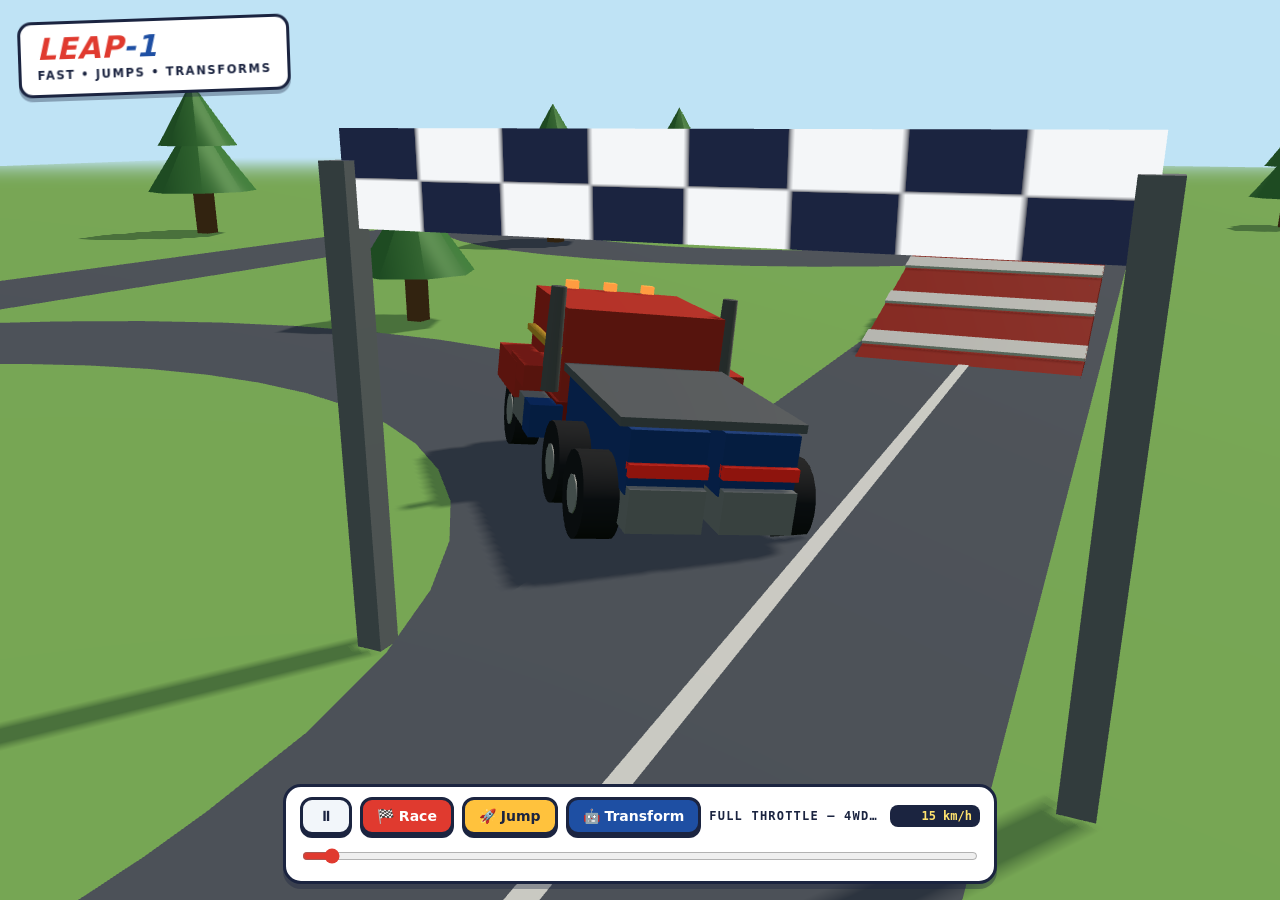
==== experiments/rc-car-leap1/leap1.html @ 8583bf9b "Add LEAP-1: a jumping, transforming RC car designed through the pipe A fresh instance was spawned at" ====
<!doctype html>
<html lang="en">
<head>
<meta charset="utf-8">
</head>
<body>
<title>LEAP-1</title>
<meta name="viewport" content="width=device-width, initial-scale=1">
<style>
  /* LEAP-1 — one committed visual world: a sunny test-track day.
     Palette: cab red #E03A2F · flame blue #1E4FA3 · chrome #C9CFD6 · ink #1B2440 · sky #BFE3F5 */
  :root {
    --red: #e03a2f;
    --blue: #1e4fa3;
    --ink: #1b2440;
    --paper: #ffffff;
    --sky: #bfe3f5;
    --chip: #f2f6fa;
    --display: ui-rounded, "SF Pro Rounded", "Arial Rounded MT Bold", "Trebuchet MS", system-ui, sans-serif;
    --mono: ui-monospace, "SF Mono", Menlo, Consolas, monospace;
  }
  html, body { height: 100%; }
  body {
    margin: 0;
    background: var(--sky);
    color: var(--ink);
    font-family: var(--display);
    overflow: hidden;
  }
  #stage { position: fixed; inset: 0; }
  #stage canvas { display: block; }

  /* toy-box sticker */
  .sticker {
    position: fixed; top: 18px; left: 18px;
    background: var(--paper);
    border: 3px solid var(--ink);
    border-radius: 14px;
    padding: 10px 16px 12px;
    transform: rotate(-2deg);
    box-shadow: 0 4px 0 rgba(27, 36, 64, 0.35);
    user-select: none;
  }
  .sticker h1 {
    margin: 0;
    font-size: 30px; font-weight: 900; font-style: italic;
    letter-spacing: 0.5px; line-height: 1;
    color: var(--red);
  }
  .sticker h1 span { color: var(--blue); }
  .sticker p {
    margin: 4px 0 0;
    font-size: 11.5px; font-weight: 700;
    letter-spacing: 0.14em; text-transform: uppercase;
    color: var(--ink);
  }

  /* control dock */
  .dock {
    position: fixed; left: 50%; bottom: 16px;
    transform: translateX(-50%);
    width: min(680px, calc(100vw - 24px));
    background: var(--paper);
    border: 3px solid var(--ink);
    border-radius: 18px;
    box-shadow: 0 5px 0 rgba(27, 36, 64, 0.35);
    padding: 10px 14px 12px;
    display: flex; flex-direction: column; gap: 8px;
  }
  .dock .row { display: flex; align-items: center; gap: 8px; }
  .caption {
    flex: 1;
    font-family: var(--mono);
    font-size: 12px; font-weight: 700;
    letter-spacing: 0.1em;
    white-space: nowrap; overflow: hidden; text-overflow: ellipsis;
  }
  .speedo {
    font-family: var(--mono); font-size: 12px; font-weight: 700;
    background: var(--ink); color: #ffe36e;
    border-radius: 8px; padding: 4px 8px;
    font-variant-numeric: tabular-nums;
    min-width: 74px; text-align: right;
  }
  button {
    font-family: var(--display);
    font-weight: 800; font-size: 14px;
    border: 3px solid var(--ink);
    border-radius: 12px;
    padding: 8px 14px;
    background: var(--chip); color: var(--ink);
    cursor: pointer;
    box-shadow: 0 3px 0 var(--ink);
    transition: transform 60ms ease, box-shadow 60ms ease;
  }
  button:active { transform: translateY(3px); box-shadow: 0 0 0 var(--ink); }
  button:focus-visible { outline: 3px solid var(--blue); outline-offset: 2px; }
  button.race { background: var(--red); color: #fff; }
  button.jump { background: #ffc23d; }
  button.bot  { background: var(--blue); color: #fff; }
  #play { min-width: 52px; }
  input[type="range"] {
    width: 100%; accent-color: var(--red);
    height: 22px; cursor: pointer;
  }
  @media (max-width: 560px) {
    .sticker h1 { font-size: 22px; }
    button { font-size: 12px; padding: 7px 10px; }
    .speedo { display: none; }
  }
</style>

<div id="stage" aria-label="3D animation of the LEAP-1 transforming RC car"></div>

<header class="sticker">
  <h1>LEAP<span>-1</span></h1>
  <p>fast &bull; jumps &bull; transforms</p>
</header>

<section class="dock" aria-label="Animation controls">
  <div class="row">
    <button id="play" aria-label="Pause">&#9208;</button>
    <button class="race" data-seek="0">&#127937; Race</button>
    <button class="jump" data-seek="7.1">&#128640; Jump</button>
    <button class="bot" data-seek="12.1">&#129302; Transform</button>
    <div class="caption" id="caption" role="status">FULL THROTTLE &mdash; 4WD SPRINT</div>
    <div class="speedo"><span id="speed">0</span> km/h</div>
  </div>
  <div class="row">
    <input id="scrub" type="range" min="0" max="30" step="0.01" value="0" aria-label="Scrub the timeline">
  </div>
</section>

<script>
console.warn('Scripts "build/three.js" and "build/three.min.js" are deprecated with r150+, and will be removed with r160. Please use ES Modules or alternatives: https://threejs.org/docs/index.html#manual/en/introduction/Installation'),
/**
 * @license
 * Copyright 2010-2023 Three.js Authors
 * SPDX-License-Identifier: MIT
 */
function(t,e){"object"==typeof exports&&"undefined"!=typeof module?e(exports):"function"==typeof define&&define.amd?define(["exports"],e):e((t="undefined"!=typeof globalThis?globalThis:t||self).THREE={})}(this,(function(t){"use strict";const e="160",n=1,i=2,r=3,s=0,a=1,o=100,l=204,c=205,h=0,u=1,d=2,p=0,m=1,f=2,g=3,_=4,v=5,x=6,y="attached",M="detached",S=300,b=301,T=302,E=303,w=304,A=306,R=1e3,C=1001,L=1002,P=1003,I=1004,U=1005,D=1006,N=1007,O=1008,F=1009,B=1012,z=1013,G=1014,H=1015,V=1016,k=1017,W=1018,X=1020,j=1023,q=1026,Y=1027,Z=1029,J=1031,K=1033,$=33776,Q=33777,tt=33778,et=33779,nt=35840,it=35841,rt=35842,st=35843,at=36196,ot=37492,lt=37496,ct=37808,ht=37809,ut=37810,dt=37811,pt=37812,mt=37813,ft=37814,gt=37815,_t=37816,vt=37817,xt=37818,yt=37819,Mt=37820,St=37821,bt=36492,Tt=36494,Et=36495,wt=36284,At=36285,Rt=36286,Ct=2300,Lt=2301,Pt=2302,It=2400,Ut=2401,Dt=2402,Nt=2500,Ot=2501,Ft=3e3,Bt=3001,zt="",Gt="srgb",Ht="srgb-linear",Vt="display-p3",kt="display-p3-linear",Wt="linear",Xt="srgb",jt="rec709",qt="p3",Yt=7680,Zt=35044,Jt="300 es",Kt=1035,$t=2e3,Qt=2001;class te{addEventListener(t,e){void 0===this._listeners&&(this._listeners={});const n=this._listeners;void 0===n[t]&&(n[t]=[]),-1===n[t].indexOf(e)&&n[t].push(e)}hasEventListener(t,e){if(void 0===this._listeners)return!1;const n=this._listeners;return void 0!==n[t]&&-1!==n[t].indexOf(e)}removeEventListener(t,e){if(void 0===this._listeners)return;const n=this._listeners[t];if(void 0!==n){const t=n.indexOf(e);-1!==t&&n.splice(t,1)}}dispatchEvent(t){if(void 0===this._listeners)return;const e=this._listeners[t.type];if(void 0!==e){t.target=this;const n=e.slice(0);for(let e=0,i=n.length;e<i;e++)n[e].call(this,t);t.target=null}}}const ee=["00","01","02","03","04","05","06","07","08","09","0a","0b","0c","0d","0e","0f","10","11","12","13","14","15","16","17","18","19","1a","1b","1c","1d","1e","1f","20","21","22","23","24","25","26","27","28","29","2a","2b","2c","2d","2e","2f","30","31","32","33","34","35","36","37","38","39","3a","3b","3c","3d","3e","3f","40","41","42","43","44","45","46","47","48","49","4a","4b","4c","4d","4e","4f","50","51","52","53","54","55","56","57","58","59","5a","5b","5c","5d","5e","5f","60","61","62","63","64","65","66","67","68","69","6a","6b","6c","6d","6e","6f","70","71","72","73","74","75","76","77","78","79","7a","7b","7c","7d","7e","7f","80","81","82","83","84","85","86","87","88","89","8a","8b","8c","8d","8e","8f","90","91","92","93","94","95","96","97","98","99","9a","9b","9c","9d","9e","9f","a0","a1","a2","a3","a4","a5","a6","a7","a8","a9","aa","ab","ac","ad","ae","af","b0","b1","b2","b3","b4","b5","b6","b7","b8","b9","ba","bb","bc","bd","be","bf","c0","c1","c2","c3","c4","c5","c6","c7","c8","c9","ca","cb","cc","cd","ce","cf","d0","d1","d2","d3","d4","d5","d6","d7","d8","d9","da","db","dc","dd","de","df","e0","e1","e2","e3","e4","e5","e6","e7","e8","e9","ea","eb","ec","ed","ee","ef","f0","f1","f2","f3","f4","f5","f6","f7","f8","f9","fa","fb","fc","fd","fe","ff"];let ne=1234567;const ie=Math.PI/180,re=180/Math.PI;function se(){const t=4294967295*Math.random()|0,e=4294967295*Math.random()|0,n=4294967295*Math.random()|0,i=4294967295*Math.random()|0;return(ee[255&t]+ee[t>>8&255]+ee[t>>16&255]+ee[t>>24&255]+"-"+ee[255&e]+ee[e>>8&255]+"-"+ee[e>>16&15|64]+ee[e>>24&255]+"-"+ee[63&n|128]+ee[n>>8&255]+"-"+ee[n>>16&255]+ee[n>>24&255]+ee[255&i]+ee[i>>8&255]+ee[i>>16&255]+ee[i>>24&255]).toLowerCase()}function ae(t,e,n){return Math.max(e,Math.min(n,t))}function oe(t,e){return(t%e+e)%e}function le(t,e,n){return(1-n)*t+n*e}function ce(t){return 0==(t&t-1)&&0!==t}function he(t){return Math.pow(2,Math.floor(Math.log(t)/Math.LN2))}function ue(t,e){switch(e.constructor){case Float32Array:return t;case Uint32Array:return t/4294967295;case Uint16Array:return t/65535;case Uint8Array:return t/255;case Int32Array:return Math.max(t/2147483647,-1);case Int16Array:return Math.max(t/32767,-1);case Int8Array:return Math.max(t/127,-1);default:throw new Error("Invalid component type.")}}function de(t,e){switch(e.constructor){case Float32Array:return t;case Uint32Array:return Math.round(4294967295*t);case Uint16Array:return Math.round(65535*t);case Uint8Array:return Math.round(255*t);case Int32Array:return Math.round(2147483647*t);case Int16Array:return Math.round(32767*t);case Int8Array:return Math.round(127*t);default:throw new Error("Invalid component type.")}}const pe={DEG2RAD:ie,RAD2DEG:re,generateUUID:se,clamp:ae,euclideanModulo:oe,mapLinear:function(t,e,n,i,r){return i+(t-e)*(r-i)/(n-e)},inverseLerp:function(t,e,n){return t!==e?(n-t)/(e-t):0},lerp:le,damp:function(t,e,n,i){return le(t,e,1-Math.exp(-n*i))},pingpong:function(t,e=1){return e-Math.abs(oe(t,2*e)-e)},smoothstep:function(t,e,n){return t<=e?0:t>=n?1:(t=(t-e)/(n-e))*t*(3-2*t)},smootherstep:function(t,e,n){return t<=e?0:t>=n?1:(t=(t-e)/(n-e))*t*t*(t*(6*t-15)+10)},randInt:function(t,e){return t+Math.floor(Math.random()*(e-t+1))},randFloat:function(t,e){return t+Math.random()*(e-t)},randFloatSpread:function(t){return t*(.5-Math.random())},seededRandom:function(t){void 0!==t&&(ne=t);let e=ne+=1831565813;return e=Math.imul(e^e>>>15,1|e),e^=e+Math.imul(e^e>>>7,61|e),((e^e>>>14)>>>0)/4294967296},degToRad:function(t){return t*ie},radToDeg:function(t){return t*re},isPowerOfTwo:ce,ceilPowerOfTwo:function(t){return Math.pow(2,Math.ceil(Math.log(t)/Math.LN2))},floorPowerOfTwo:he,setQuaternionFromProperEuler:function(t,e,n,i,r){const s=Math.cos,a=Math.sin,o=s(n/2),l=a(n/2),c=s((e+i)/2),h=a((e+i)/2),u=s((e-i)/2),d=a((e-i)/2),p=s((i-e)/2),m=a((i-e)/2);switch(r){case"XYX":t.set(o*h,l*u,l*d,o*c);break;case"YZY":t.set(l*d,o*h,l*u,o*c);break;case"ZXZ":t.set(l*u,l*d,o*h,o*c);break;case"XZX":t.set(o*h,l*m,l*p,o*c);break;case"YXY":t.set(l*p,o*h,l*m,o*c);break;case"ZYZ":t.set(l*m,l*p,o*h,o*c);break;default:console.warn("THREE.MathUtils: .setQuaternionFromProperEuler() encountered an unknown order: "+r)}},normalize:de,denormalize:ue};class me{constructor(t=0,e=0){me.prototype.isVector2=!0,this.x=t,this.y=e}get width(){return this.x}set width(t){this.x=t}get height(){return this.y}set height(t){this.y=t}set(t,e){return this.x=t,this.y=e,this}setScalar(t){return this.x=t,this.y=t,this}setX(t){return this.x=t,this}setY(t){return this.y=t,this}setComponent(t,e){switch(t){case 0:this.x=e;break;case 1:this.y=e;break;default:throw new Error("index is out of range: "+t)}return this}getComponent(t){switch(t){case 0:return this.x;case 1:return this.y;default:throw new Error("index is out of range: "+t)}}clone(){return new this.constructor(this.x,this.y)}copy(t){return this.x=t.x,this.y=t.y,this}add(t){return this.x+=t.x,this.y+=t.y,this}addScalar(t){return this.x+=t,this.y+=t,this}addVectors(t,e){return this.x=t.x+e.x,this.y=t.y+e.y,this}addScaledVector(t,e){return this.x+=t.x*e,this.y+=t.y*e,this}sub(t){return this.x-=t.x,this.y-=t.y,this}subScalar(t){return this.x-=t,this.y-=t,this}subVectors(t,e){return this.x=t.x-e.x,this.y=t.y-e.y,this}multiply(t){return this.x*=t.x,this.y*=t.y,this}multiplyScalar(t){return this.x*=t,this.y*=t,this}divide(t){return this.x/=t.x,this.y/=t.y,this}divideScalar(t){return this.multiplyScalar(1/t)}applyMatrix3(t){const e=this.x,n=this.y,i=t.elements;return this.x=i[0]*e+i[3]*n+i[6],this.y=i[1]*e+i[4]*n+i[7],this}min(t){return this.x=Math.min(this.x,t.x),this.y=Math.min(this.y,t.y),this}max(t){return this.x=Math.max(this.x,t.x),this.y=Math.max(this.y,t.y),this}clamp(t,e){return this.x=Math.max(t.x,Math.min(e.x,this.x)),this.y=Math.max(t.y,Math.min(e.y,this.y)),this}clampScalar(t,e){return this.x=Math.max(t,Math.min(e,this.x)),this.y=Math.max(t,Math.min(e,this.y)),this}clampLength(t,e){const n=this.length();return this.divideScalar(n||1).multiplyScalar(Math.max(t,Math.min(e,n)))}floor(){return this.x=Math.floor(this.x),this.y=Math.floor(this.y),this}ceil(){return this.x=Math.ceil(this.x),this.y=Math.ceil(this.y),this}round(){return this.x=Math.round(this.x),this.y=Math.round(this.y),this}roundToZero(){return this.x=Math.trunc(this.x),this.y=Math.trunc(this.y),this}negate(){return this.x=-this.x,this.y=-this.y,this}dot(t){return this.x*t.x+this.y*t.y}cross(t){return this.x*t.y-this.y*t.x}lengthSq(){return this.x*this.x+this.y*this.y}length(){return Math.sqrt(this.x*this.x+this.y*this.y)}manhattanLength(){return Math.abs(this.x)+Math.abs(this.y)}normalize(){return this.divideScalar(this.length()||1)}angle(){return Math.atan2(-this.y,-this.x)+Math.PI}angleTo(t){const e=Math.sqrt(this.lengthSq()*t.lengthSq());if(0===e)return Math.PI/2;const n=this.dot(t)/e;return Math.acos(ae(n,-1,1))}distanceTo(t){return Math.sqrt(this.distanceToSquared(t))}distanceToSquared(t){const e=this.x-t.x,n=this.y-t.y;return e*e+n*n}manhattanDistanceTo(t){return Math.abs(this.x-t.x)+Math.abs(this.y-t.y)}setLength(t){return this.normalize().multiplyScalar(t)}lerp(t,e){return this.x+=(t.x-this.x)*e,this.y+=(t.y-this.y)*e,this}lerpVectors(t,e,n){return this.x=t.x+(e.x-t.x)*n,this.y=t.y+(e.y-t.y)*n,this}equals(t){return t.x===this.x&&t.y===this.y}fromArray(t,e=0){return this.x=t[e],this.y=t[e+1],this}toArray(t=[],e=0){return t[e]=this.x,t[e+1]=this.y,t}fromBufferAttribute(t,e){return this.x=t.getX(e),this.y=t.getY(e),this}rotateAround(t,e){const n=Math.cos(e),i=Math.sin(e),r=this.x-t.x,s=this.y-t.y;return this.x=r*n-s*i+t.x,this.y=r*i+s*n+t.y,this}random(){return this.x=Math.random(),this.y=Math.random(),this}*[Symbol.iterator](){yield this.x,yield this.y}}class fe{constructor(t,e,n,i,r,s,a,o,l){fe.prototype.isMatrix3=!0,this.elements=[1,0,0,0,1,0,0,0,1],void 0!==t&&this.set(t,e,n,i,r,s,a,o,l)}set(t,e,n,i,r,s,a,o,l){const c=this.elements;return c[0]=t,c[1]=i,c[2]=a,c[3]=e,c[4]=r,c[5]=o,c[6]=n,c[7]=s,c[8]=l,this}identity(){return this.set(1,0,0,0,1,0,0,0,1),this}copy(t){const e=this.elements,n=t.elements;return e[0]=n[0],e[1]=n[1],e[2]=n[2],e[3]=n[3],e[4]=n[4],e[5]=n[5],e[6]=n[6],e[7]=n[7],e[8]=n[8],this}extractBasis(t,e,n){return t.setFromMatrix3Column(this,0),e.setFromMatrix3Column(this,1),n.setFromMatrix3Column(this,2),this}setFromMatrix4(t){const e=t.elements;return this.set(e[0],e[4],e[8],e[1],e[5],e[9],e[2],e[6],e[10]),this}multiply(t){return this.multiplyMatrices(this,t)}premultiply(t){return this.multiplyMatrices(t,this)}multiplyMatrices(t,e){const n=t.elements,i=e.elements,r=this.elements,s=n[0],a=n[3],o=n[6],l=n[1],c=n[4],h=n[7],u=n[2],d=n[5],p=n[8],m=i[0],f=i[3],g=i[6],_=i[1],v=i[4],x=i[7],y=i[2],M=i[5],S=i[8];return r[0]=s*m+a*_+o*y,r[3]=s*f+a*v+o*M,r[6]=s*g+a*x+o*S,r[1]=l*m+c*_+h*y,r[4]=l*f+c*v+h*M,r[7]=l*g+c*x+h*S,r[2]=u*m+d*_+p*y,r[5]=u*f+d*v+p*M,r[8]=u*g+d*x+p*S,this}multiplyScalar(t){const e=this.elements;return e[0]*=t,e[3]*=t,e[6]*=t,e[1]*=t,e[4]*=t,e[7]*=t,e[2]*=t,e[5]*=t,e[8]*=t,this}determinant(){const t=this.elements,e=t[0],n=t[1],i=t[2],r=t[3],s=t[4],a=t[5],o=t[6],l=t[7],c=t[8];return e*s*c-e*a*l-n*r*c+n*a*o+i*r*l-i*s*o}invert(){const t=this.elements,e=t[0],n=t[1],i=t[2],r=t[3],s=t[4],a=t[5],o=t[6],l=t[7],c=t[8],h=c*s-a*l,u=a*o-c*r,d=l*r-s*o,p=e*h+n*u+i*d;if(0===p)return this.set(0,0,0,0,0,0,0,0,0);const m=1/p;return t[0]=h*m,t[1]=(i*l-c*n)*m,t[2]=(a*n-i*s)*m,t[3]=u*m,t[4]=(c*e-i*o)*m,t[5]=(i*r-a*e)*m,t[6]=d*m,t[7]=(n*o-l*e)*m,t[8]=(s*e-n*r)*m,this}transpose(){let t;const e=this.elements;return t=e[1],e[1]=e[3],e[3]=t,t=e[2],e[2]=e[6],e[6]=t,t=e[5],e[5]=e[7],e[7]=t,this}getNormalMatrix(t){return this.setFromMatrix4(t).invert().transpose()}transposeIntoArray(t){const e=this.elements;return t[0]=e[0],t[1]=e[3],t[2]=e[6],t[3]=e[1],t[4]=e[4],t[5]=e[7],t[6]=e[2],t[7]=e[5],t[8]=e[8],this}setUvTransform(t,e,n,i,r,s,a){const o=Math.cos(r),l=Math.sin(r);return this.set(n*o,n*l,-n*(o*s+l*a)+s+t,-i*l,i*o,-i*(-l*s+o*a)+a+e,0,0,1),this}scale(t,e){return this.premultiply(ge.makeScale(t,e)),this}rotate(t){return this.premultiply(ge.makeRotation(-t)),this}translate(t,e){return this.premultiply(ge.makeTranslation(t,e)),this}makeTranslation(t,e){return t.isVector2?this.set(1,0,t.x,0,1,t.y,0,0,1):this.set(1,0,t,0,1,e,0,0,1),this}makeRotation(t){const e=Math.cos(t),n=Math.sin(t);return this.set(e,-n,0,n,e,0,0,0,1),this}makeScale(t,e){return this.set(t,0,0,0,e,0,0,0,1),this}equals(t){const e=this.elements,n=t.elements;for(let t=0;t<9;t++)if(e[t]!==n[t])return!1;return!0}fromArray(t,e=0){for(let n=0;n<9;n++)this.elements[n]=t[n+e];return this}toArray(t=[],e=0){const n=this.elements;return t[e]=n[0],t[e+1]=n[1],t[e+2]=n[2],t[e+3]=n[3],t[e+4]=n[4],t[e+5]=n[5],t[e+6]=n[6],t[e+7]=n[7],t[e+8]=n[8],t}clone(){return(new this.constructor).fromArray(this.elements)}}const ge=new fe;function _e(t){for(let e=t.length-1;e>=0;--e)if(t[e]>=65535)return!0;return!1}const ve={Int8Array:Int8Array,Uint8Array:Uint8Array,Uint8ClampedArray:Uint8ClampedArray,Int16Array:Int16Array,Uint16Array:Uint16Array,Int32Array:Int32Array,Uint32Array:Uint32Array,Float32Array:Float32Array,Float64Array:Float64Array};function xe(t,e){return new ve[t](e)}function ye(t){return document.createElementNS("http://www.w3.org/1999/xhtml",t)}function Me(){const t=ye("canvas");return t.style.display="block",t}const Se={};function be(t){t in Se||(Se[t]=!0,console.warn(t))}const Te=(new fe).set(.8224621,.177538,0,.0331941,.9668058,0,.0170827,.0723974,.9105199),Ee=(new fe).set(1.2249401,-.2249404,0,-.0420569,1.0420571,0,-.0196376,-.0786361,1.0982735),we={[Ht]:{transfer:Wt,primaries:jt,toReference:t=>t,fromReference:t=>t},[Gt]:{transfer:Xt,primaries:jt,toReference:t=>t.convertSRGBToLinear(),fromReference:t=>t.convertLinearToSRGB()},[kt]:{transfer:Wt,primaries:qt,toReference:t=>t.applyMatrix3(Ee),fromReference:t=>t.applyMatrix3(Te)},[Vt]:{transfer:Xt,primaries:qt,toReference:t=>t.convertSRGBToLinear().applyMatrix3(Ee),fromReference:t=>t.applyMatrix3(Te).convertLinearToSRGB()}},Ae=new Set([Ht,kt]),Re={enabled:!0,_workingColorSpace:Ht,get workingColorSpace(){return this._workingColorSpace},set workingColorSpace(t){if(!Ae.has(t))throw new Error(`Unsupported working color space, "${t}".`);this._workingColorSpace=t},convert:function(t,e,n){if(!1===this.enabled||e===n||!e||!n)return t;const i=we[e].toReference;return(0,we[n].fromReference)(i(t))},fromWorkingColorSpace:function(t,e){return this.convert(t,this._workingColorSpace,e)},toWorkingColorSpace:function(t,e){return this.convert(t,e,this._workingColorSpace)},getPrimaries:function(t){return we[t].primaries},getTransfer:function(t){return t===zt?Wt:we[t].transfer}};function Ce(t){return t<.04045?.0773993808*t:Math.pow(.9478672986*t+.0521327014,2.4)}function Le(t){return t<.0031308?12.92*t:1.055*Math.pow(t,.41666)-.055}let Pe;class Ie{static getDataURL(t){if(/^data:/i.test(t.src))return t.src;if("undefined"==typeof HTMLCanvasElement)return t.src;let e;if(t instanceof HTMLCanvasElement)e=t;else{void 0===Pe&&(Pe=ye("canvas")),Pe.width=t.width,Pe.height=t.height;const n=Pe.getContext("2d");t instanceof ImageData?n.putImageData(t,0,0):n.drawImage(t,0,0,t.width,t.height),e=Pe}return e.width>2048||e.height>2048?(console.warn("THREE.ImageUtils.getDataURL: Image converted to jpg for performance reasons",t),e.toDataURL("image/jpeg",.6)):e.toDataURL("image/png")}static sRGBToLinear(t){if("undefined"!=typeof HTMLImageElement&&t instanceof HTMLImageElement||"undefined"!=typeof HTMLCanvasElement&&t instanceof HTMLCanvasElement||"undefined"!=typeof ImageBitmap&&t instanceof ImageBitmap){const e=ye("canvas");e.width=t.width,e.height=t.height;const n=e.getContext("2d");n.drawImage(t,0,0,t.width,t.height);const i=n.getImageData(0,0,t.width,t.height),r=i.data;for(let t=0;t<r.length;t++)r[t]=255*Ce(r[t]/255);return n.putImageData(i,0,0),e}if(t.data){const e=t.data.slice(0);for(let t=0;t<e.length;t++)e instanceof Uint8Array||e instanceof Uint8ClampedArray?e[t]=Math.floor(255*Ce(e[t]/255)):e[t]=Ce(e[t]);return{data:e,width:t.width,height:t.height}}return console.warn("THREE.ImageUtils.sRGBToLinear(): Unsupported image type. No color space conversion applied."),t}}let Ue=0;class De{constructor(t=null){this.isSource=!0,Object.defineProperty(this,"id",{value:Ue++}),this.uuid=se(),this.data=t,this.version=0}set needsUpdate(t){!0===t&&this.version++}toJSON(t){const e=void 0===t||"string"==typeof t;if(!e&&void 0!==t.images[this.uuid])return t.images[this.uuid];const n={uuid:this.uuid,url:""},i=this.data;if(null!==i){let t;if(Array.isArray(i)){t=[];for(let e=0,n=i.length;e<n;e++)i[e].isDataTexture?t.push(Ne(i[e].image)):t.push(Ne(i[e]))}else t=Ne(i);n.url=t}return e||(t.images[this.uuid]=n),n}}function Ne(t){return"undefined"!=typeof HTMLImageElement&&t instanceof HTMLImageElement||"undefined"!=typeof HTMLCanvasElement&&t instanceof HTMLCanvasElement||"undefined"!=typeof ImageBitmap&&t instanceof ImageBitmap?Ie.getDataURL(t):t.data?{data:Array.from(t.data),width:t.width,height:t.height,type:t.data.constructor.name}:(console.warn("THREE.Texture: Unable to serialize Texture."),{})}let Oe=0;class Fe extends te{constructor(t=Fe.DEFAULT_IMAGE,e=Fe.DEFAULT_MAPPING,n=1001,i=1001,r=1006,s=1008,a=1023,o=1009,l=Fe.DEFAULT_ANISOTROPY,c=""){super(),this.isTexture=!0,Object.defineProperty(this,"id",{value:Oe++}),this.uuid=se(),this.name="",this.source=new De(t),this.mipmaps=[],this.mapping=e,this.channel=0,this.wrapS=n,this.wrapT=i,this.magFilter=r,this.minFilter=s,this.anisotropy=l,this.format=a,this.internalFormat=null,this.type=o,this.offset=new me(0,0),this.repeat=new me(1,1),this.center=new me(0,0),this.rotation=0,this.matrixAutoUpdate=!0,this.matrix=new fe,this.generateMipmaps=!0,this.premultiplyAlpha=!1,this.flipY=!0,this.unpackAlignment=4,"string"==typeof c?this.colorSpace=c:(be("THREE.Texture: Property .encoding has been replaced by .colorSpace."),this.colorSpace=c===Bt?Gt:zt),this.userData={},this.version=0,this.onUpdate=null,this.isRenderTargetTexture=!1,this.needsPMREMUpdate=!1}get image(){return this.source.data}set image(t=null){this.source.data=t}updateMatrix(){this.matrix.setUvTransform(this.offset.x,this.offset.y,this.repeat.x,this.repeat.y,this.rotation,this.center.x,this.center.y)}clone(){return(new this.constructor).copy(this)}copy(t){return this.name=t.name,this.source=t.source,this.mipmaps=t.mipmaps.slice(0),this.mapping=t.mapping,this.channel=t.channel,this.wrapS=t.wrapS,this.wrapT=t.wrapT,this.magFilter=t.magFilter,this.minFilter=t.minFilter,this.anisotropy=t.anisotropy,this.format=t.format,this.internalFormat=t.internalFormat,this.type=t.type,this.offset.copy(t.offset),this.repeat.copy(t.repeat),this.center.copy(t.center),this.rotation=t.rotation,this.matrixAutoUpdate=t.matrixAutoUpdate,this.matrix.copy(t.matrix),this.generateMipmaps=t.generateMipmaps,this.premultiplyAlpha=t.premultiplyAlpha,this.flipY=t.flipY,this.unpackAlignment=t.unpackAlignment,this.colorSpace=t.colorSpace,this.userData=JSON.parse(JSON.stringify(t.userData)),this.needsUpdate=!0,this}toJSON(t){const e=void 0===t||"string"==typeof t;if(!e&&void 0!==t.textures[this.uuid])return t.textures[this.uuid];const n={metadata:{version:4.6,type:"Texture",generator:"Texture.toJSON"},uuid:this.uuid,name:this.name,image:this.source.toJSON(t).uuid,mapping:this.mapping,channel:this.channel,repeat:[this.repeat.x,this.repeat.y],offset:[this.offset.x,this.offset.y],center:[this.center.x,this.center.y],rotation:this.rotation,wrap:[this.wrapS,this.wrapT],format:this.format,internalFormat:this.internalFormat,type:this.type,colorSpace:this.colorSpace,minFilter:this.minFilter,magFilter:this.magFilter,anisotropy:this.anisotropy,flipY:this.flipY,generateMipmaps:this.generateMipmaps,premultiplyAlpha:this.premultiplyAlpha,unpackAlignment:this.unpackAlignment};return Object.keys(this.userData).length>0&&(n.userData=this.userData),e||(t.textures[this.uuid]=n),n}dispose(){this.dispatchEvent({type:"dispose"})}transformUv(t){if(this.mapping!==S)return t;if(t.applyMatrix3(this.matrix),t.x<0||t.x>1)switch(this.wrapS){case R:t.x=t.x-Math.floor(t.x);break;case C:t.x=t.x<0?0:1;break;case L:1===Math.abs(Math.floor(t.x)%2)?t.x=Math.ceil(t.x)-t.x:t.x=t.x-Math.floor(t.x)}if(t.y<0||t.y>1)switch(this.wrapT){case R:t.y=t.y-Math.floor(t.y);break;case C:t.y=t.y<0?0:1;break;case L:1===Math.abs(Math.floor(t.y)%2)?t.y=Math.ceil(t.y)-t.y:t.y=t.y-Math.floor(t.y)}return this.flipY&&(t.y=1-t.y),t}set needsUpdate(t){!0===t&&(this.version++,this.source.needsUpdate=!0)}get encoding(){return be("THREE.Texture: Property .encoding has been replaced by .colorSpace."),this.colorSpace===Gt?Bt:Ft}set encoding(t){be("THREE.Texture: Property .encoding has been replaced by .colorSpace."),this.colorSpace=t===Bt?Gt:zt}}Fe.DEFAULT_IMAGE=null,Fe.DEFAULT_MAPPING=S,Fe.DEFAULT_ANISOTROPY=1;class Be{constructor(t=0,e=0,n=0,i=1){Be.prototype.isVector4=!0,this.x=t,this.y=e,this.z=n,this.w=i}get width(){return this.z}set width(t){this.z=t}get height(){return this.w}set height(t){this.w=t}set(t,e,n,i){return this.x=t,this.y=e,this.z=n,this.w=i,this}setScalar(t){return this.x=t,this.y=t,this.z=t,this.w=t,this}setX(t){return this.x=t,this}setY(t){return this.y=t,this}setZ(t){return this.z=t,this}setW(t){return this.w=t,this}setComponent(t,e){switch(t){case 0:this.x=e;break;case 1:this.y=e;break;case 2:this.z=e;break;case 3:this.w=e;break;default:throw new Error("index is out of range: "+t)}return this}getComponent(t){switch(t){case 0:return this.x;case 1:return this.y;case 2:return this.z;case 3:return this.w;default:throw new Error("index is out of range: "+t)}}clone(){return new this.constructor(this.x,this.y,this.z,this.w)}copy(t){return this.x=t.x,this.y=t.y,this.z=t.z,this.w=void 0!==t.w?t.w:1,this}add(t){return this.x+=t.x,this.y+=t.y,this.z+=t.z,this.w+=t.w,this}addScalar(t){return this.x+=t,this.y+=t,this.z+=t,this.w+=t,this}addVectors(t,e){return this.x=t.x+e.x,this.y=t.y+e.y,this.z=t.z+e.z,this.w=t.w+e.w,this}addScaledVector(t,e){return this.x+=t.x*e,this.y+=t.y*e,this.z+=t.z*e,this.w+=t.w*e,this}sub(t){return this.x-=t.x,this.y-=t.y,this.z-=t.z,this.w-=t.w,this}subScalar(t){return this.x-=t,this.y-=t,this.z-=t,this.w-=t,this}subVectors(t,e){return this.x=t.x-e.x,this.y=t.y-e.y,this.z=t.z-e.z,this.w=t.w-e.w,this}multiply(t){return this.x*=t.x,this.y*=t.y,this.z*=t.z,this.w*=t.w,this}multiplyScalar(t){return this.x*=t,this.y*=t,this.z*=t,this.w*=t,this}applyMatrix4(t){const e=this.x,n=this.y,i=this.z,r=this.w,s=t.elements;return this.x=s[0]*e+s[4]*n+s[8]*i+s[12]*r,this.y=s[1]*e+s[5]*n+s[9]*i+s[13]*r,this.z=s[2]*e+s[6]*n+s[10]*i+s[14]*r,this.w=s[3]*e+s[7]*n+s[11]*i+s[15]*r,this}divideScalar(t){return this.multiplyScalar(1/t)}setAxisAngleFromQuaternion(t){this.w=2*Math.acos(t.w);const e=Math.sqrt(1-t.w*t.w);return e<1e-4?(this.x=1,this.y=0,this.z=0):(this.x=t.x/e,this.y=t.y/e,this.z=t.z/e),this}setAxisAngleFromRotationMatrix(t){let e,n,i,r;const s=.01,a=.1,o=t.elements,l=o[0],c=o[4],h=o[8],u=o[1],d=o[5],p=o[9],m=o[2],f=o[6],g=o[10];if(Math.abs(c-u)<s&&Math.abs(h-m)<s&&Math.abs(p-f)<s){if(Math.abs(c+u)<a&&Math.abs(h+m)<a&&Math.abs(p+f)<a&&Math.abs(l+d+g-3)<a)return this.set(1,0,0,0),this;e=Math.PI;const t=(l+1)/2,o=(d+1)/2,_=(g+1)/2,v=(c+u)/4,x=(h+m)/4,y=(p+f)/4;return t>o&&t>_?t<s?(n=0,i=.707106781,r=.707106781):(n=Math.sqrt(t),i=v/n,r=x/n):o>_?o<s?(n=.707106781,i=0,r=.707106781):(i=Math.sqrt(o),n=v/i,r=y/i):_<s?(n=.707106781,i=.707106781,r=0):(r=Math.sqrt(_),n=x/r,i=y/r),this.set(n,i,r,e),this}let _=Math.sqrt((f-p)*(f-p)+(h-m)*(h-m)+(u-c)*(u-c));return Math.abs(_)<.001&&(_=1),this.x=(f-p)/_,this.y=(h-m)/_,this.z=(u-c)/_,this.w=Math.acos((l+d+g-1)/2),this}min(t){return this.x=Math.min(this.x,t.x),this.y=Math.min(this.y,t.y),this.z=Math.min(this.z,t.z),this.w=Math.min(this.w,t.w),this}max(t){return this.x=Math.max(this.x,t.x),this.y=Math.max(this.y,t.y),this.z=Math.max(this.z,t.z),this.w=Math.max(this.w,t.w),this}clamp(t,e){return this.x=Math.max(t.x,Math.min(e.x,this.x)),this.y=Math.max(t.y,Math.min(e.y,this.y)),this.z=Math.max(t.z,Math.min(e.z,this.z)),this.w=Math.max(t.w,Math.min(e.w,this.w)),this}clampScalar(t,e){return this.x=Math.max(t,Math.min(e,this.x)),this.y=Math.max(t,Math.min(e,this.y)),this.z=Math.max(t,Math.min(e,this.z)),this.w=Math.max(t,Math.min(e,this.w)),this}clampLength(t,e){const n=this.length();return this.divideScalar(n||1).multiplyScalar(Math.max(t,Math.min(e,n)))}floor(){return this.x=Math.floor(this.x),this.y=Math.floor(this.y),this.z=Math.floor(this.z),this.w=Math.floor(this.w),this}ceil(){return this.x=Math.ceil(this.x),this.y=Math.ceil(this.y),this.z=Math.ceil(this.z),this.w=Math.ceil(this.w),this}round(){return this.x=Math.round(this.x),this.y=Math.round(this.y),this.z=Math.round(this.z),this.w=Math.round(this.w),this}roundToZero(){return this.x=Math.trunc(this.x),this.y=Math.trunc(this.y),this.z=Math.trunc(this.z),this.w=Math.trunc(this.w),this}negate(){return this.x=-this.x,this.y=-this.y,this.z=-this.z,this.w=-this.w,this}dot(t){return this.x*t.x+this.y*t.y+this.z*t.z+this.w*t.w}lengthSq(){return this.x*this.x+this.y*this.y+this.z*this.z+this.w*this.w}length(){return Math.sqrt(this.x*this.x+this.y*this.y+this.z*this.z+this.w*this.w)}manhattanLength(){return Math.abs(this.x)+Math.abs(this.y)+Math.abs(this.z)+Math.abs(this.w)}normalize(){return this.divideScalar(this.length()||1)}setLength(t){return this.normalize().multiplyScalar(t)}lerp(t,e){return this.x+=(t.x-this.x)*e,this.y+=(t.y-this.y)*e,this.z+=(t.z-this.z)*e,this.w+=(t.w-this.w)*e,this}lerpVectors(t,e,n){return this.x=t.x+(e.x-t.x)*n,this.y=t.y+(e.y-t.y)*n,this.z=t.z+(e.z-t.z)*n,this.w=t.w+(e.w-t.w)*n,this}equals(t){return t.x===this.x&&t.y===this.y&&t.z===this.z&&t.w===this.w}fromArray(t,e=0){return this.x=t[e],this.y=t[e+1],this.z=t[e+2],this.w=t[e+3],this}toArray(t=[],e=0){return t[e]=this.x,t[e+1]=this.y,t[e+2]=this.z,t[e+3]=this.w,t}fromBufferAttribute(t,e){return this.x=t.getX(e),this.y=t.getY(e),this.z=t.getZ(e),this.w=t.getW(e),this}random(){return this.x=Math.random(),this.y=Math.random(),this.z=Math.random(),this.w=Math.random(),this}*[Symbol.iterator](){yield this.x,yield this.y,yield this.z,yield this.w}}class ze extends te{constructor(t=1,e=1,n={}){super(),this.isRenderTarget=!0,this.width=t,this.height=e,this.depth=1,this.scissor=new Be(0,0,t,e),this.scissorTest=!1,this.viewport=new Be(0,0,t,e);const i={width:t,height:e,depth:1};void 0!==n.encoding&&(be("THREE.WebGLRenderTarget: option.encoding has been replaced by option.colorSpace."),n.colorSpace=n.encoding===Bt?Gt:zt),n=Object.assign({generateMipmaps:!1,internalFormat:null,minFilter:D,depthBuffer:!0,stencilBuffer:!1,depthTexture:null,samples:0},n),this.texture=new Fe(i,n.mapping,n.wrapS,n.wrapT,n.magFilter,n.minFilter,n.format,n.type,n.anisotropy,n.colorSpace),this.texture.isRenderTargetTexture=!0,this.texture.flipY=!1,this.texture.generateMipmaps=n.generateMipmaps,this.texture.internalFormat=n.internalFormat,this.depthBuffer=n.depthBuffer,this.stencilBuffer=n.stencilBuffer,this.depthTexture=n.depthTexture,this.samples=n.samples}setSize(t,e,n=1){this.width===t&&this.height===e&&this.depth===n||(this.width=t,this.height=e,this.depth=n,this.texture.image.width=t,this.texture.image.height=e,this.texture.image.depth=n,this.dispose()),this.viewport.set(0,0,t,e),this.scissor.set(0,0,t,e)}clone(){return(new this.constructor).copy(this)}copy(t){this.width=t.width,this.height=t.height,this.depth=t.depth,this.scissor.copy(t.scissor),this.scissorTest=t.scissorTest,this.viewport.copy(t.viewport),this.texture=t.texture.clone(),this.texture.isRenderTargetTexture=!0;const e=Object.assign({},t.texture.image);return this.texture.source=new De(e),this.depthBuffer=t.depthBuffer,this.stencilBuffer=t.stencilBuffer,null!==t.depthTexture&&(this.depthTexture=t.depthTexture.clone()),this.samples=t.samples,this}dispose(){this.dispatchEvent({type:"dispose"})}}class Ge extends ze{constructor(t=1,e=1,n={}){super(t,e,n),this.isWebGLRenderTarget=!0}}class He extends Fe{constructor(t=null,e=1,n=1,i=1){super(null),this.isDataArrayTexture=!0,this.image={data:t,width:e,height:n,depth:i},this.magFilter=P,this.minFilter=P,this.wrapR=C,this.generateMipmaps=!1,this.flipY=!1,this.unpackAlignment=1}}class Ve extends Fe{constructor(t=null,e=1,n=1,i=1){super(null),this.isData3DTexture=!0,this.image={data:t,width:e,height:n,depth:i},this.magFilter=P,this.minFilter=P,this.wrapR=C,this.generateMipmaps=!1,this.flipY=!1,this.unpackAlignment=1}}class ke{constructor(t=0,e=0,n=0,i=1){this.isQuaternion=!0,this._x=t,this._y=e,this._z=n,this._w=i}static slerpFlat(t,e,n,i,r,s,a){let o=n[i+0],l=n[i+1],c=n[i+2],h=n[i+3];const u=r[s+0],d=r[s+1],p=r[s+2],m=r[s+3];if(0===a)return t[e+0]=o,t[e+1]=l,t[e+2]=c,void(t[e+3]=h);if(1===a)return t[e+0]=u,t[e+1]=d,t[e+2]=p,void(t[e+3]=m);if(h!==m||o!==u||l!==d||c!==p){let t=1-a;const e=o*u+l*d+c*p+h*m,n=e>=0?1:-1,i=1-e*e;if(i>Number.EPSILON){const r=Math.sqrt(i),s=Math.atan2(r,e*n);t=Math.sin(t*s)/r,a=Math.sin(a*s)/r}const r=a*n;if(o=o*t+u*r,l=l*t+d*r,c=c*t+p*r,h=h*t+m*r,t===1-a){const t=1/Math.sqrt(o*o+l*l+c*c+h*h);o*=t,l*=t,c*=t,h*=t}}t[e]=o,t[e+1]=l,t[e+2]=c,t[e+3]=h}static multiplyQuaternionsFlat(t,e,n,i,r,s){const a=n[i],o=n[i+1],l=n[i+2],c=n[i+3],h=r[s],u=r[s+1],d=r[s+2],p=r[s+3];return t[e]=a*p+c*h+o*d-l*u,t[e+1]=o*p+c*u+l*h-a*d,t[e+2]=l*p+c*d+a*u-o*h,t[e+3]=c*p-a*h-o*u-l*d,t}get x(){return this._x}set x(t){this._x=t,this._onChangeCallback()}get y(){return this._y}set y(t){this._y=t,this._onChangeCallback()}get z(){return this._z}set z(t){this._z=t,this._onChangeCallback()}get w(){return this._w}set w(t){this._w=t,this._onChangeCallback()}set(t,e,n,i){return this._x=t,this._y=e,this._z=n,this._w=i,this._onChangeCallback(),this}clone(){return new this.constructor(this._x,this._y,this._z,this._w)}copy(t){return this._x=t.x,this._y=t.y,this._z=t.z,this._w=t.w,this._onChangeCallback(),this}setFromEuler(t,e=!0){const n=t._x,i=t._y,r=t._z,s=t._order,a=Math.cos,o=Math.sin,l=a(n/2),c=a(i/2),h=a(r/2),u=o(n/2),d=o(i/2),p=o(r/2);switch(s){case"XYZ":this._x=u*c*h+l*d*p,this._y=l*d*h-u*c*p,this._z=l*c*p+u*d*h,this._w=l*c*h-u*d*p;break;case"YXZ":this._x=u*c*h+l*d*p,this._y=l*d*h-u*c*p,this._z=l*c*p-u*d*h,this._w=l*c*h+u*d*p;break;case"ZXY":this._x=u*c*h-l*d*p,this._y=l*d*h+u*c*p,this._z=l*c*p+u*d*h,this._w=l*c*h-u*d*p;break;case"ZYX":this._x=u*c*h-l*d*p,this._y=l*d*h+u*c*p,this._z=l*c*p-u*d*h,this._w=l*c*h+u*d*p;break;case"YZX":this._x=u*c*h+l*d*p,this._y=l*d*h+u*c*p,this._z=l*c*p-u*d*h,this._w=l*c*h-u*d*p;break;case"XZY":this._x=u*c*h-l*d*p,this._y=l*d*h-u*c*p,this._z=l*c*p+u*d*h,this._w=l*c*h+u*d*p;break;default:console.warn("THREE.Quaternion: .setFromEuler() encountered an unknown order: "+s)}return!0===e&&this._onChangeCallback(),this}setFromAxisAngle(t,e){const n=e/2,i=Math.sin(n);return this._x=t.x*i,this._y=t.y*i,this._z=t.z*i,this._w=Math.cos(n),this._onChangeCallback(),this}setFromRotationMatrix(t){const e=t.elements,n=e[0],i=e[4],r=e[8],s=e[1],a=e[5],o=e[9],l=e[2],c=e[6],h=e[10],u=n+a+h;if(u>0){const t=.5/Math.sqrt(u+1);this._w=.25/t,this._x=(c-o)*t,this._y=(r-l)*t,this._z=(s-i)*t}else if(n>a&&n>h){const t=2*Math.sqrt(1+n-a-h);this._w=(c-o)/t,this._x=.25*t,this._y=(i+s)/t,this._z=(r+l)/t}else if(a>h){const t=2*Math.sqrt(1+a-n-h);this._w=(r-l)/t,this._x=(i+s)/t,this._y=.25*t,this._z=(o+c)/t}else{const t=2*Math.sqrt(1+h-n-a);this._w=(s-i)/t,this._x=(r+l)/t,this._y=(o+c)/t,this._z=.25*t}return this._onChangeCallback(),this}setFromUnitVectors(t,e){let n=t.dot(e)+1;return n<Number.EPSILON?(n=0,Math.abs(t.x)>Math.abs(t.z)?(this._x=-t.y,this._y=t.x,this._z=0,this._w=n):(this._x=0,this._y=-t.z,this._z=t.y,this._w=n)):(this._x=t.y*e.z-t.z*e.y,this._y=t.z*e.x-t.x*e.z,this._z=t.x*e.y-t.y*e.x,this._w=n),this.normalize()}angleTo(t){return 2*Math.acos(Math.abs(ae(this.dot(t),-1,1)))}rotateTowards(t,e){const n=this.angleTo(t);if(0===n)return this;const i=Math.min(1,e/n);return this.slerp(t,i),this}identity(){return this.set(0,0,0,1)}invert(){return this.conjugate()}conjugate(){return this._x*=-1,this._y*=-1,this._z*=-1,this._onChangeCallback(),this}dot(t){return this._x*t._x+this._y*t._y+this._z*t._z+this._w*t._w}lengthSq(){return this._x*this._x+this._y*this._y+this._z*this._z+this._w*this._w}length(){return Math.sqrt(this._x*this._x+this._y*this._y+this._z*this._z+this._w*this._w)}normalize(){let t=this.length();return 0===t?(this._x=0,this._y=0,this._z=0,this._w=1):(t=1/t,this._x=this._x*t,this._y=this._y*t,this._z=this._z*t,this._w=this._w*t),this._onChangeCallback(),this}multiply(t){return this.multiplyQuaternions(this,t)}premultiply(t){return this.multiplyQuaternions(t,this)}multiplyQuaternions(t,e){const n=t._x,i=t._y,r=t._z,s=t._w,a=e._x,o=e._y,l=e._z,c=e._w;return this._x=n*c+s*a+i*l-r*o,this._y=i*c+s*o+r*a-n*l,this._z=r*c+s*l+n*o-i*a,this._w=s*c-n*a-i*o-r*l,this._onChangeCallback(),this}slerp(t,e){if(0===e)return this;if(1===e)return this.copy(t);const n=this._x,i=this._y,r=this._z,s=this._w;let a=s*t._w+n*t._x+i*t._y+r*t._z;if(a<0?(this._w=-t._w,this._x=-t._x,this._y=-t._y,this._z=-t._z,a=-a):this.copy(t),a>=1)return this._w=s,this._x=n,this._y=i,this._z=r,this;const o=1-a*a;if(o<=Number.EPSILON){const t=1-e;return this._w=t*s+e*this._w,this._x=t*n+e*this._x,this._y=t*i+e*this._y,this._z=t*r+e*this._z,this.normalize(),this}const l=Math.sqrt(o),c=Math.atan2(l,a),h=Math.sin((1-e)*c)/l,u=Math.sin(e*c)/l;return this._w=s*h+this._w*u,this._x=n*h+this._x*u,this._y=i*h+this._y*u,this._z=r*h+this._z*u,this._onChangeCallback(),this}slerpQuaternions(t,e,n){return this.copy(t).slerp(e,n)}random(){const t=Math.random(),e=Math.sqrt(1-t),n=Math.sqrt(t),i=2*Math.PI*Math.random(),r=2*Math.PI*Math.random();return this.set(e*Math.cos(i),n*Math.sin(r),n*Math.cos(r),e*Math.sin(i))}equals(t){return t._x===this._x&&t._y===this._y&&t._z===this._z&&t._w===this._w}fromArray(t,e=0){return this._x=t[e],this._y=t[e+1],this._z=t[e+2],this._w=t[e+3],this._onChangeCallback(),this}toArray(t=[],e=0){return t[e]=this._x,t[e+1]=this._y,t[e+2]=this._z,t[e+3]=this._w,t}fromBufferAttribute(t,e){return this._x=t.getX(e),this._y=t.getY(e),this._z=t.getZ(e),this._w=t.getW(e),this._onChangeCallback(),this}toJSON(){return this.toArray()}_onChange(t){return this._onChangeCallback=t,this}_onChangeCallback(){}*[Symbol.iterator](){yield this._x,yield this._y,yield this._z,yield this._w}}class We{constructor(t=0,e=0,n=0){We.prototype.isVector3=!0,this.x=t,this.y=e,this.z=n}set(t,e,n){return void 0===n&&(n=this.z),this.x=t,this.y=e,this.z=n,this}setScalar(t){return this.x=t,this.y=t,this.z=t,this}setX(t){return this.x=t,this}setY(t){return this.y=t,this}setZ(t){return this.z=t,this}setComponent(t,e){switch(t){case 0:this.x=e;break;case 1:this.y=e;break;case 2:this.z=e;break;default:throw new Error("index is out of range: "+t)}return this}getComponent(t){switch(t){case 0:return this.x;case 1:return this.y;case 2:return this.z;default:throw new Error("index is out of range: "+t)}}clone(){return new this.constructor(this.x,this.y,this.z)}copy(t){return this.x=t.x,this.y=t.y,this.z=t.z,this}add(t){return this.x+=t.x,this.y+=t.y,this.z+=t.z,this}addScalar(t){return this.x+=t,this.y+=t,this.z+=t,this}addVectors(t,e){return this.x=t.x+e.x,this.y=t.y+e.y,this.z=t.z+e.z,this}addScaledVector(t,e){return this.x+=t.x*e,this.y+=t.y*e,this.z+=t.z*e,this}sub(t){return this.x-=t.x,this.y-=t.y,this.z-=t.z,this}subScalar(t){return this.x-=t,this.y-=t,this.z-=t,this}subVectors(t,e){return this.x=t.x-e.x,this.y=t.y-e.y,this.z=t.z-e.z,this}multiply(t){return this.x*=t.x,this.y*=t.y,this.z*=t.z,this}multiplyScalar(t){return this.x*=t,this.y*=t,this.z*=t,this}multiplyVectors(t,e){return this.x=t.x*e.x,this.y=t.y*e.y,this.z=t.z*e.z,this}applyEuler(t){return this.applyQuaternion(je.setFromEuler(t))}applyAxisAngle(t,e){return this.applyQuaternion(je.setFromAxisAngle(t,e))}applyMatrix3(t){const e=this.x,n=this.y,i=this.z,r=t.elements;return this.x=r[0]*e+r[3]*n+r[6]*i,this.y=r[1]*e+r[4]*n+r[7]*i,this.z=r[2]*e+r[5]*n+r[8]*i,this}applyNormalMatrix(t){return this.applyMatrix3(t).normalize()}applyMatrix4(t){const e=this.x,n=this.y,i=this.z,r=t.elements,s=1/(r[3]*e+r[7]*n+r[11]*i+r[15]);return this.x=(r[0]*e+r[4]*n+r[8]*i+r[12])*s,this.y=(r[1]*e+r[5]*n+r[9]*i+r[13])*s,this.z=(r[2]*e+r[6]*n+r[10]*i+r[14])*s,this}applyQuaternion(t){const e=this.x,n=this.y,i=this.z,r=t.x,s=t.y,a=t.z,o=t.w,l=2*(s*i-a*n),c=2*(a*e-r*i),h=2*(r*n-s*e);return this.x=e+o*l+s*h-a*c,this.y=n+o*c+a*l-r*h,this.z=i+o*h+r*c-s*l,this}project(t){return this.applyMatrix4(t.matrixWorldInverse).applyMatrix4(t.projectionMatrix)}unproject(t){return this.applyMatrix4(t.projectionMatrixInverse).applyMatrix4(t.matrixWorld)}transformDirection(t){const e=this.x,n=this.y,i=this.z,r=t.elements;return this.x=r[0]*e+r[4]*n+r[8]*i,this.y=r[1]*e+r[5]*n+r[9]*i,this.z=r[2]*e+r[6]*n+r[10]*i,this.normalize()}divide(t){return this.x/=t.x,this.y/=t.y,this.z/=t.z,this}divideScalar(t){return this.multiplyScalar(1/t)}min(t){return this.x=Math.min(this.x,t.x),this.y=Math.min(this.y,t.y),this.z=Math.min(this.z,t.z),this}max(t){return this.x=Math.max(this.x,t.x),this.y=Math.max(this.y,t.y),this.z=Math.max(this.z,t.z),this}clamp(t,e){return this.x=Math.max(t.x,Math.min(e.x,this.x)),this.y=Math.max(t.y,Math.min(e.y,this.y)),this.z=Math.max(t.z,Math.min(e.z,this.z)),this}clampScalar(t,e){return this.x=Math.max(t,Math.min(e,this.x)),this.y=Math.max(t,Math.min(e,this.y)),this.z=Math.max(t,Math.min(e,this.z)),this}clampLength(t,e){const n=this.length();return this.divideScalar(n||1).multiplyScalar(Math.max(t,Math.min(e,n)))}floor(){return this.x=Math.floor(this.x),this.y=Math.floor(this.y),this.z=Math.floor(this.z),this}ceil(){return this.x=Math.ceil(this.x),this.y=Math.ceil(this.y),this.z=Math.ceil(this.z),this}round(){return this.x=Math.round(this.x),this.y=Math.round(this.y),this.z=Math.round(this.z),this}roundToZero(){return this.x=Math.trunc(this.x),this.y=Math.trunc(this.y),this.z=Math.trunc(this.z),this}negate(){return this.x=-this.x,this.y=-this.y,this.z=-this.z,this}dot(t){return this.x*t.x+this.y*t.y+this.z*t.z}lengthSq(){return this.x*this.x+this.y*this.y+this.z*this.z}length(){return Math.sqrt(this.x*this.x+this.y*this.y+this.z*this.z)}manhattanLength(){return Math.abs(this.x)+Math.abs(this.y)+Math.abs(this.z)}normalize(){return this.divideScalar(this.length()||1)}setLength(t){return this.normalize().multiplyScalar(t)}lerp(t,e){return this.x+=(t.x-this.x)*e,this.y+=(t.y-this.y)*e,this.z+=(t.z-this.z)*e,this}lerpVectors(t,e,n){return this.x=t.x+(e.x-t.x)*n,this.y=t.y+(e.y-t.y)*n,this.z=t.z+(e.z-t.z)*n,this}cross(t){return this.crossVectors(this,t)}crossVectors(t,e){const n=t.x,i=t.y,r=t.z,s=e.x,a=e.y,o=e.z;return this.x=i*o-r*a,this.y=r*s-n*o,this.z=n*a-i*s,this}projectOnVector(t){const e=t.lengthSq();if(0===e)return this.set(0,0,0);const n=t.dot(this)/e;return this.copy(t).multiplyScalar(n)}projectOnPlane(t){return Xe.copy(this).projectOnVector(t),this.sub(Xe)}reflect(t){return this.sub(Xe.copy(t).multiplyScalar(2*this.dot(t)))}angleTo(t){const e=Math.sqrt(this.lengthSq()*t.lengthSq());if(0===e)return Math.PI/2;const n=this.dot(t)/e;return Math.acos(ae(n,-1,1))}distanceTo(t){return Math.sqrt(this.distanceToSquared(t))}distanceToSquared(t){const e=this.x-t.x,n=this.y-t.y,i=this.z-t.z;return e*e+n*n+i*i}manhattanDistanceTo(t){return Math.abs(this.x-t.x)+Math.abs(this.y-t.y)+Math.abs(this.z-t.z)}setFromSpherical(t){return this.setFromSphericalCoords(t.radius,t.phi,t.theta)}setFromSphericalCoords(t,e,n){const i=Math.sin(e)*t;return this.x=i*Math.sin(n),this.y=Math.cos(e)*t,this.z=i*Math.cos(n),this}setFromCylindrical(t){return this.setFromCylindricalCoords(t.radius,t.theta,t.y)}setFromCylindricalCoords(t,e,n){return this.x=t*Math.sin(e),this.y=n,this.z=t*Math.cos(e),this}setFromMatrixPosition(t){const e=t.elements;return this.x=e[12],this.y=e[13],this.z=e[14],this}setFromMatrixScale(t){const e=this.setFromMatrixColumn(t,0).length(),n=this.setFromMatrixColumn(t,1).length(),i=this.setFromMatrixColumn(t,2).length();return this.x=e,this.y=n,this.z=i,this}setFromMatrixColumn(t,e){return this.fromArray(t.elements,4*e)}setFromMatrix3Column(t,e){return this.fromArray(t.elements,3*e)}setFromEuler(t){return this.x=t._x,this.y=t._y,this.z=t._z,this}setFromColor(t){return this.x=t.r,this.y=t.g,this.z=t.b,this}equals(t){return t.x===this.x&&t.y===this.y&&t.z===this.z}fromArray(t,e=0){return this.x=t[e],this.y=t[e+1],this.z=t[e+2],this}toArray(t=[],e=0){return t[e]=this.x,t[e+1]=this.y,t[e+2]=this.z,t}fromBufferAttribute(t,e){return this.x=t.getX(e),this.y=t.getY(e),this.z=t.getZ(e),this}random(){return this.x=Math.random(),this.y=Math.random(),this.z=Math.random(),this}randomDirection(){const t=2*(Math.random()-.5),e=Math.random()*Math.PI*2,n=Math.sqrt(1-t**2);return this.x=n*Math.cos(e),this.y=n*Math.sin(e),this.z=t,this}*[Symbol.iterator](){yield this.x,yield this.y,yield this.z}}const Xe=new We,je=new ke;class qe{constructor(t=new We(1/0,1/0,1/0),e=new We(-1/0,-1/0,-1/0)){this.isBox3=!0,this.min=t,this.max=e}set(t,e){return this.min.copy(t),this.max.copy(e),this}setFromArray(t){this.makeEmpty();for(let e=0,n=t.length;e<n;e+=3)this.expandByPoint(Ze.fromArray(t,e));return this}setFromBufferAttribute(t){this.makeEmpty();for(let e=0,n=t.count;e<n;e++)this.expandByPoint(Ze.fromBufferAttribute(t,e));return this}setFromPoints(t){this.makeEmpty();for(let e=0,n=t.length;e<n;e++)this.expandByPoint(t[e]);return this}setFromCenterAndSize(t,e){const n=Ze.copy(e).multiplyScalar(.5);return this.min.copy(t).sub(n),this.max.copy(t).add(n),this}setFromObject(t,e=!1){return this.makeEmpty(),this.expandByObject(t,e)}clone(){return(new this.constructor).copy(this)}copy(t){return this.min.copy(t.min),this.max.copy(t.max),this}makeEmpty(){return this.min.x=this.min.y=this.min.z=1/0,this.max.x=this.max.y=this.max.z=-1/0,this}isEmpty(){return this.max.x<this.min.x||this.max.y<this.min.y||this.max.z<this.min.z}getCenter(t){return this.isEmpty()?t.set(0,0,0):t.addVectors(this.min,this.max).multiplyScalar(.5)}getSize(t){return this.isEmpty()?t.set(0,0,0):t.subVectors(this.max,this.min)}expandByPoint(t){return this.min.min(t),this.max.max(t),this}expandByVector(t){return this.min.sub(t),this.max.add(t),this}expandByScalar(t){return this.min.addScalar(-t),this.max.addScalar(t),this}expandByObject(t,e=!1){t.updateWorldMatrix(!1,!1);const n=t.geometry;if(void 0!==n){const i=n.getAttribute("position");if(!0===e&&void 0!==i&&!0!==t.isInstancedMesh)for(let e=0,n=i.count;e<n;e++)!0===t.isMesh?t.getVertexPosition(e,Ze):Ze.fromBufferAttribute(i,e),Ze.applyMatrix4(t.matrixWorld),this.expandByPoint(Ze);else void 0!==t.boundingBox?(null===t.boundingBox&&t.computeBoundingBox(),Je.copy(t.boundingBox)):(null===n.boundingBox&&n.computeBoundingBox(),Je.copy(n.boundingBox)),Je.applyMatrix4(t.matrixWorld),this.union(Je)}const i=t.children;for(let t=0,n=i.length;t<n;t++)this.expandByObject(i[t],e);return this}containsPoint(t){return!(t.x<this.min.x||t.x>this.max.x||t.y<this.min.y||t.y>this.max.y||t.z<this.min.z||t.z>this.max.z)}containsBox(t){return this.min.x<=t.min.x&&t.max.x<=this.max.x&&this.min.y<=t.min.y&&t.max.y<=this.max.y&&this.min.z<=t.min.z&&t.max.z<=this.max.z}getParameter(t,e){return e.set((t.x-this.min.x)/(this.max.x-this.min.x),(t.y-this.min.y)/(this.max.y-this.min.y),(t.z-this.min.z)/(this.max.z-this.min.z))}intersectsBox(t){return!(t.max.x<this.min.x||t.min.x>this.max.x||t.max.y<this.min.y||t.min.y>this.max.y||t.max.z<this.min.z||t.min.z>this.max.z)}intersectsSphere(t){return this.clampPoint(t.center,Ze),Ze.distanceToSquared(t.center)<=t.radius*t.radius}intersectsPlane(t){let e,n;return t.normal.x>0?(e=t.normal.x*this.min.x,n=t.normal.x*this.max.x):(e=t.normal.x*this.max.x,n=t.normal.x*this.min.x),t.normal.y>0?(e+=t.normal.y*this.min.y,n+=t.normal.y*this.max.y):(e+=t.normal.y*this.max.y,n+=t.normal.y*this.min.y),t.normal.z>0?(e+=t.normal.z*this.min.z,n+=t.normal.z*this.max.z):(e+=t.normal.z*this.max.z,n+=t.normal.z*this.min.z),e<=-t.constant&&n>=-t.constant}intersectsTriangle(t){if(this.isEmpty())return!1;this.getCenter(rn),sn.subVectors(this.max,rn),Ke.subVectors(t.a,rn),$e.subVectors(t.b,rn),Qe.subVectors(t.c,rn),tn.subVectors($e,Ke),en.subVectors(Qe,$e),nn.subVectors(Ke,Qe);let e=[0,-tn.z,tn.y,0,-en.z,en.y,0,-nn.z,nn.y,tn.z,0,-tn.x,en.z,0,-en.x,nn.z,0,-nn.x,-tn.y,tn.x,0,-en.y,en.x,0,-nn.y,nn.x,0];return!!ln(e,Ke,$e,Qe,sn)&&(e=[1,0,0,0,1,0,0,0,1],!!ln(e,Ke,$e,Qe,sn)&&(an.crossVectors(tn,en),e=[an.x,an.y,an.z],ln(e,Ke,$e,Qe,sn)))}clampPoint(t,e){return e.copy(t).clamp(this.min,this.max)}distanceToPoint(t){return this.clampPoint(t,Ze).distanceTo(t)}getBoundingSphere(t){return this.isEmpty()?t.makeEmpty():(this.getCenter(t.center),t.radius=.5*this.getSize(Ze).length()),t}intersect(t){return this.min.max(t.min),this.max.min(t.max),this.isEmpty()&&this.makeEmpty(),this}union(t){return this.min.min(t.min),this.max.max(t.max),this}applyMatrix4(t){return this.isEmpty()||(Ye[0].set(this.min.x,this.min.y,this.min.z).applyMatrix4(t),Ye[1].set(this.min.x,this.min.y,this.max.z).applyMatrix4(t),Ye[2].set(this.min.x,this.max.y,this.min.z).applyMatrix4(t),Ye[3].set(this.min.x,this.max.y,this.max.z).applyMatrix4(t),Ye[4].set(this.max.x,this.min.y,this.min.z).applyMatrix4(t),Ye[5].set(this.max.x,this.min.y,this.max.z).applyMatrix4(t),Ye[6].set(this.max.x,this.max.y,this.min.z).applyMatrix4(t),Ye[7].set(this.max.x,this.max.y,this.max.z).applyMatrix4(t),this.setFromPoints(Ye)),this}translate(t){return this.min.add(t),this.max.add(t),this}equals(t){return t.min.equals(this.min)&&t.max.equals(this.max)}}const Ye=[new We,new We,new We,new We,new We,new We,new We,new We],Ze=new We,Je=new qe,Ke=new We,$e=new We,Qe=new We,tn=new We,en=new We,nn=new We,rn=new We,sn=new We,an=new We,on=new We;function ln(t,e,n,i,r){for(let s=0,a=t.length-3;s<=a;s+=3){on.fromArray(t,s);const a=r.x*Math.abs(on.x)+r.y*Math.abs(on.y)+r.z*Math.abs(on.z),o=e.dot(on),l=n.dot(on),c=i.dot(on);if(Math.max(-Math.max(o,l,c),Math.min(o,l,c))>a)return!1}return!0}const cn=new qe,hn=new We,un=new We;class dn{constructor(t=new We,e=-1){this.isSphere=!0,this.center=t,this.radius=e}set(t,e){return this.center.copy(t),this.radius=e,this}setFromPoints(t,e){const n=this.center;void 0!==e?n.copy(e):cn.setFromPoints(t).getCenter(n);let i=0;for(let e=0,r=t.length;e<r;e++)i=Math.max(i,n.distanceToSquared(t[e]));return this.radius=Math.sqrt(i),this}copy(t){return this.center.copy(t.center),this.radius=t.radius,this}isEmpty(){return this.radius<0}makeEmpty(){return this.center.set(0,0,0),this.radius=-1,this}containsPoint(t){return t.distanceToSquared(this.center)<=this.radius*this.radius}distanceToPoint(t){return t.distanceTo(this.center)-this.radius}intersectsSphere(t){const e=this.radius+t.radius;return t.center.distanceToSquared(this.center)<=e*e}intersectsBox(t){return t.intersectsSphere(this)}intersectsPlane(t){return Math.abs(t.distanceToPoint(this.center))<=this.radius}clampPoint(t,e){const n=this.center.distanceToSquared(t);return e.copy(t),n>this.radius*this.radius&&(e.sub(this.center).normalize(),e.multiplyScalar(this.radius).add(this.center)),e}getBoundingBox(t){return this.isEmpty()?(t.makeEmpty(),t):(t.set(this.center,this.center),t.expandByScalar(this.radius),t)}applyMatrix4(t){return this.center.applyMatrix4(t),this.radius=this.radius*t.getMaxScaleOnAxis(),this}translate(t){return this.center.add(t),this}expandByPoint(t){if(this.isEmpty())return this.center.copy(t),this.radius=0,this;hn.subVectors(t,this.center);const e=hn.lengthSq();if(e>this.radius*this.radius){const t=Math.sqrt(e),n=.5*(t-this.radius);this.center.addScaledVector(hn,n/t),this.radius+=n}return this}union(t){return t.isEmpty()?this:this.isEmpty()?(this.copy(t),this):(!0===this.center.equals(t.center)?this.radius=Math.max(this.radius,t.radius):(un.subVectors(t.center,this.center).setLength(t.radius),this.expandByPoint(hn.copy(t.center).add(un)),this.expandByPoint(hn.copy(t.center).sub(un))),this)}equals(t){return t.center.equals(this.center)&&t.radius===this.radius}clone(){return(new this.constructor).copy(this)}}const pn=new We,mn=new We,fn=new We,gn=new We,_n=new We,vn=new We,xn=new We;class yn{constructor(t=new We,e=new We(0,0,-1)){this.origin=t,this.direction=e}set(t,e){return this.origin.copy(t),this.direction.copy(e),this}copy(t){return this.origin.copy(t.origin),this.direction.copy(t.direction),this}at(t,e){return e.copy(this.origin).addScaledVector(this.direction,t)}lookAt(t){return this.direction.copy(t).sub(this.origin).normalize(),this}recast(t){return this.origin.copy(this.at(t,pn)),this}closestPointToPoint(t,e){e.subVectors(t,this.origin);const n=e.dot(this.direction);return n<0?e.copy(this.origin):e.copy(this.origin).addScaledVector(this.direction,n)}distanceToPoint(t){return Math.sqrt(this.distanceSqToPoint(t))}distanceSqToPoint(t){const e=pn.subVectors(t,this.origin).dot(this.direction);return e<0?this.origin.distanceToSquared(t):(pn.copy(this.origin).addScaledVector(this.direction,e),pn.distanceToSquared(t))}distanceSqToSegment(t,e,n,i){mn.copy(t).add(e).multiplyScalar(.5),fn.copy(e).sub(t).normalize(),gn.copy(this.origin).sub(mn);const r=.5*t.distanceTo(e),s=-this.direction.dot(fn),a=gn.dot(this.direction),o=-gn.dot(fn),l=gn.lengthSq(),c=Math.abs(1-s*s);let h,u,d,p;if(c>0)if(h=s*o-a,u=s*a-o,p=r*c,h>=0)if(u>=-p)if(u<=p){const t=1/c;h*=t,u*=t,d=h*(h+s*u+2*a)+u*(s*h+u+2*o)+l}else u=r,h=Math.max(0,-(s*u+a)),d=-h*h+u*(u+2*o)+l;else u=-r,h=Math.max(0,-(s*u+a)),d=-h*h+u*(u+2*o)+l;else u<=-p?(h=Math.max(0,-(-s*r+a)),u=h>0?-r:Math.min(Math.max(-r,-o),r),d=-h*h+u*(u+2*o)+l):u<=p?(h=0,u=Math.min(Math.max(-r,-o),r),d=u*(u+2*o)+l):(h=Math.max(0,-(s*r+a)),u=h>0?r:Math.min(Math.max(-r,-o),r),d=-h*h+u*(u+2*o)+l);else u=s>0?-r:r,h=Math.max(0,-(s*u+a)),d=-h*h+u*(u+2*o)+l;return n&&n.copy(this.origin).addScaledVector(this.direction,h),i&&i.copy(mn).addScaledVector(fn,u),d}intersectSphere(t,e){pn.subVectors(t.center,this.origin);const n=pn.dot(this.direction),i=pn.dot(pn)-n*n,r=t.radius*t.radius;if(i>r)return null;const s=Math.sqrt(r-i),a=n-s,o=n+s;return o<0?null:a<0?this.at(o,e):this.at(a,e)}intersectsSphere(t){return this.distanceSqToPoint(t.center)<=t.radius*t.radius}distanceToPlane(t){const e=t.normal.dot(this.direction);if(0===e)return 0===t.distanceToPoint(this.origin)?0:null;const n=-(this.origin.dot(t.normal)+t.constant)/e;return n>=0?n:null}intersectPlane(t,e){const n=this.distanceToPlane(t);return null===n?null:this.at(n,e)}intersectsPlane(t){const e=t.distanceToPoint(this.origin);if(0===e)return!0;return t.normal.dot(this.direction)*e<0}intersectBox(t,e){let n,i,r,s,a,o;const l=1/this.direction.x,c=1/this.direction.y,h=1/this.direction.z,u=this.origin;return l>=0?(n=(t.min.x-u.x)*l,i=(t.max.x-u.x)*l):(n=(t.max.x-u.x)*l,i=(t.min.x-u.x)*l),c>=0?(r=(t.min.y-u.y)*c,s=(t.max.y-u.y)*c):(r=(t.max.y-u.y)*c,s=(t.min.y-u.y)*c),n>s||r>i?null:((r>n||isNaN(n))&&(n=r),(s<i||isNaN(i))&&(i=s),h>=0?(a=(t.min.z-u.z)*h,o=(t.max.z-u.z)*h):(a=(t.max.z-u.z)*h,o=(t.min.z-u.z)*h),n>o||a>i?null:((a>n||n!=n)&&(n=a),(o<i||i!=i)&&(i=o),i<0?null:this.at(n>=0?n:i,e)))}intersectsBox(t){return null!==this.intersectBox(t,pn)}intersectTriangle(t,e,n,i,r){_n.subVectors(e,t),vn.subVectors(n,t),xn.crossVectors(_n,vn);let s,a=this.direction.dot(xn);if(a>0){if(i)return null;s=1}else{if(!(a<0))return null;s=-1,a=-a}gn.subVectors(this.origin,t);const o=s*this.direction.dot(vn.crossVectors(gn,vn));if(o<0)return null;const l=s*this.direction.dot(_n.cross(gn));if(l<0)return null;if(o+l>a)return null;const c=-s*gn.dot(xn);return c<0?null:this.at(c/a,r)}applyMatrix4(t){return this.origin.applyMatrix4(t),this.direction.transformDirection(t),this}equals(t){return t.origin.equals(this.origin)&&t.direction.equals(this.direction)}clone(){return(new this.constructor).copy(this)}}class Mn{constructor(t,e,n,i,r,s,a,o,l,c,h,u,d,p,m,f){Mn.prototype.isMatrix4=!0,this.elements=[1,0,0,0,0,1,0,0,0,0,1,0,0,0,0,1],void 0!==t&&this.set(t,e,n,i,r,s,a,o,l,c,h,u,d,p,m,f)}set(t,e,n,i,r,s,a,o,l,c,h,u,d,p,m,f){const g=this.elements;return g[0]=t,g[4]=e,g[8]=n,g[12]=i,g[1]=r,g[5]=s,g[9]=a,g[13]=o,g[2]=l,g[6]=c,g[10]=h,g[14]=u,g[3]=d,g[7]=p,g[11]=m,g[15]=f,this}identity(){return this.set(1,0,0,0,0,1,0,0,0,0,1,0,0,0,0,1),this}clone(){return(new Mn).fromArray(this.elements)}copy(t){const e=this.elements,n=t.elements;return e[0]=n[0],e[1]=n[1],e[2]=n[2],e[3]=n[3],e[4]=n[4],e[5]=n[5],e[6]=n[6],e[7]=n[7],e[8]=n[8],e[9]=n[9],e[10]=n[10],e[11]=n[11],e[12]=n[12],e[13]=n[13],e[14]=n[14],e[15]=n[15],this}copyPosition(t){const e=this.elements,n=t.elements;return e[12]=n[12],e[13]=n[13],e[14]=n[14],this}setFromMatrix3(t){const e=t.elements;return this.set(e[0],e[3],e[6],0,e[1],e[4],e[7],0,e[2],e[5],e[8],0,0,0,0,1),this}extractBasis(t,e,n){return t.setFromMatrixColumn(this,0),e.setFromMatrixColumn(this,1),n.setFromMatrixColumn(this,2),this}makeBasis(t,e,n){return this.set(t.x,e.x,n.x,0,t.y,e.y,n.y,0,t.z,e.z,n.z,0,0,0,0,1),this}extractRotation(t){const e=this.elements,n=t.elements,i=1/Sn.setFromMatrixColumn(t,0).length(),r=1/Sn.setFromMatrixColumn(t,1).length(),s=1/Sn.setFromMatrixColumn(t,2).length();return e[0]=n[0]*i,e[1]=n[1]*i,e[2]=n[2]*i,e[3]=0,e[4]=n[4]*r,e[5]=n[5]*r,e[6]=n[6]*r,e[7]=0,e[8]=n[8]*s,e[9]=n[9]*s,e[10]=n[10]*s,e[11]=0,e[12]=0,e[13]=0,e[14]=0,e[15]=1,this}makeRotationFromEuler(t){const e=this.elements,n=t.x,i=t.y,r=t.z,s=Math.cos(n),a=Math.sin(n),o=Math.cos(i),l=Math.sin(i),c=Math.cos(r),h=Math.sin(r);if("XYZ"===t.order){const t=s*c,n=s*h,i=a*c,r=a*h;e[0]=o*c,e[4]=-o*h,e[8]=l,e[1]=n+i*l,e[5]=t-r*l,e[9]=-a*o,e[2]=r-t*l,e[6]=i+n*l,e[10]=s*o}else if("YXZ"===t.order){const t=o*c,n=o*h,i=l*c,r=l*h;e[0]=t+r*a,e[4]=i*a-n,e[8]=s*l,e[1]=s*h,e[5]=s*c,e[9]=-a,e[2]=n*a-i,e[6]=r+t*a,e[10]=s*o}else if("ZXY"===t.order){const t=o*c,n=o*h,i=l*c,r=l*h;e[0]=t-r*a,e[4]=-s*h,e[8]=i+n*a,e[1]=n+i*a,e[5]=s*c,e[9]=r-t*a,e[2]=-s*l,e[6]=a,e[10]=s*o}else if("ZYX"===t.order){const t=s*c,n=s*h,i=a*c,r=a*h;e[0]=o*c,e[4]=i*l-n,e[8]=t*l+r,e[1]=o*h,e[5]=r*l+t,e[9]=n*l-i,e[2]=-l,e[6]=a*o,e[10]=s*o}else if("YZX"===t.order){const t=s*o,n=s*l,i=a*o,r=a*l;e[0]=o*c,e[4]=r-t*h,e[8]=i*h+n,e[1]=h,e[5]=s*c,e[9]=-a*c,e[2]=-l*c,e[6]=n*h+i,e[10]=t-r*h}else if("XZY"===t.order){const t=s*o,n=s*l,i=a*o,r=a*l;e[0]=o*c,e[4]=-h,e[8]=l*c,e[1]=t*h+r,e[5]=s*c,e[9]=n*h-i,e[2]=i*h-n,e[6]=a*c,e[10]=r*h+t}return e[3]=0,e[7]=0,e[11]=0,e[12]=0,e[13]=0,e[14]=0,e[15]=1,this}makeRotationFromQuaternion(t){return this.compose(Tn,t,En)}lookAt(t,e,n){const i=this.elements;return Rn.subVectors(t,e),0===Rn.lengthSq()&&(Rn.z=1),Rn.normalize(),wn.crossVectors(n,Rn),0===wn.lengthSq()&&(1===Math.abs(n.z)?Rn.x+=1e-4:Rn.z+=1e-4,Rn.normalize(),wn.crossVectors(n,Rn)),wn.normalize(),An.crossVectors(Rn,wn),i[0]=wn.x,i[4]=An.x,i[8]=Rn.x,i[1]=wn.y,i[5]=An.y,i[9]=Rn.y,i[2]=wn.z,i[6]=An.z,i[10]=Rn.z,this}multiply(t){return this.multiplyMatrices(this,t)}premultiply(t){return this.multiplyMatrices(t,this)}multiplyMatrices(t,e){const n=t.elements,i=e.elements,r=this.elements,s=n[0],a=n[4],o=n[8],l=n[12],c=n[1],h=n[5],u=n[9],d=n[13],p=n[2],m=n[6],f=n[10],g=n[14],_=n[3],v=n[7],x=n[11],y=n[15],M=i[0],S=i[4],b=i[8],T=i[12],E=i[1],w=i[5],A=i[9],R=i[13],C=i[2],L=i[6],P=i[10],I=i[14],U=i[3],D=i[7],N=i[11],O=i[15];return r[0]=s*M+a*E+o*C+l*U,r[4]=s*S+a*w+o*L+l*D,r[8]=s*b+a*A+o*P+l*N,r[12]=s*T+a*R+o*I+l*O,r[1]=c*M+h*E+u*C+d*U,r[5]=c*S+h*w+u*L+d*D,r[9]=c*b+h*A+u*P+d*N,r[13]=c*T+h*R+u*I+d*O,r[2]=p*M+m*E+f*C+g*U,r[6]=p*S+m*w+f*L+g*D,r[10]=p*b+m*A+f*P+g*N,r[14]=p*T+m*R+f*I+g*O,r[3]=_*M+v*E+x*C+y*U,r[7]=_*S+v*w+x*L+y*D,r[11]=_*b+v*A+x*P+y*N,r[15]=_*T+v*R+x*I+y*O,this}multiplyScalar(t){const e=this.elements;return e[0]*=t,e[4]*=t,e[8]*=t,e[12]*=t,e[1]*=t,e[5]*=t,e[9]*=t,e[13]*=t,e[2]*=t,e[6]*=t,e[10]*=t,e[14]*=t,e[3]*=t,e[7]*=t,e[11]*=t,e[15]*=t,this}determinant(){const t=this.elements,e=t[0],n=t[4],i=t[8],r=t[12],s=t[1],a=t[5],o=t[9],l=t[13],c=t[2],h=t[6],u=t[10],d=t[14];return t[3]*(+r*o*h-i*l*h-r*a*u+n*l*u+i*a*d-n*o*d)+t[7]*(+e*o*d-e*l*u+r*s*u-i*s*d+i*l*c-r*o*c)+t[11]*(+e*l*h-e*a*d-r*s*h+n*s*d+r*a*c-n*l*c)+t[15]*(-i*a*c-e*o*h+e*a*u+i*s*h-n*s*u+n*o*c)}transpose(){const t=this.elements;let e;return e=t[1],t[1]=t[4],t[4]=e,e=t[2],t[2]=t[8],t[8]=e,e=t[6],t[6]=t[9],t[9]=e,e=t[3],t[3]=t[12],t[12]=e,e=t[7],t[7]=t[13],t[13]=e,e=t[11],t[11]=t[14],t[14]=e,this}setPosition(t,e,n){const i=this.elements;return t.isVector3?(i[12]=t.x,i[13]=t.y,i[14]=t.z):(i[12]=t,i[13]=e,i[14]=n),this}invert(){const t=this.elements,e=t[0],n=t[1],i=t[2],r=t[3],s=t[4],a=t[5],o=t[6],l=t[7],c=t[8],h=t[9],u=t[10],d=t[11],p=t[12],m=t[13],f=t[14],g=t[15],_=h*f*l-m*u*l+m*o*d-a*f*d-h*o*g+a*u*g,v=p*u*l-c*f*l-p*o*d+s*f*d+c*o*g-s*u*g,x=c*m*l-p*h*l+p*a*d-s*m*d-c*a*g+s*h*g,y=p*h*o-c*m*o-p*a*u+s*m*u+c*a*f-s*h*f,M=e*_+n*v+i*x+r*y;if(0===M)return this.set(0,0,0,0,0,0,0,0,0,0,0,0,0,0,0,0);const S=1/M;return t[0]=_*S,t[1]=(m*u*r-h*f*r-m*i*d+n*f*d+h*i*g-n*u*g)*S,t[2]=(a*f*r-m*o*r+m*i*l-n*f*l-a*i*g+n*o*g)*S,t[3]=(h*o*r-a*u*r-h*i*l+n*u*l+a*i*d-n*o*d)*S,t[4]=v*S,t[5]=(c*f*r-p*u*r+p*i*d-e*f*d-c*i*g+e*u*g)*S,t[6]=(p*o*r-s*f*r-p*i*l+e*f*l+s*i*g-e*o*g)*S,t[7]=(s*u*r-c*o*r+c*i*l-e*u*l-s*i*d+e*o*d)*S,t[8]=x*S,t[9]=(p*h*r-c*m*r-p*n*d+e*m*d+c*n*g-e*h*g)*S,t[10]=(s*m*r-p*a*r+p*n*l-e*m*l-s*n*g+e*a*g)*S,t[11]=(c*a*r-s*h*r-c*n*l+e*h*l+s*n*d-e*a*d)*S,t[12]=y*S,t[13]=(c*m*i-p*h*i+p*n*u-e*m*u-c*n*f+e*h*f)*S,t[14]=(p*a*i-s*m*i-p*n*o+e*m*o+s*n*f-e*a*f)*S,t[15]=(s*h*i-c*a*i+c*n*o-e*h*o-s*n*u+e*a*u)*S,this}scale(t){const e=this.elements,n=t.x,i=t.y,r=t.z;return e[0]*=n,e[4]*=i,e[8]*=r,e[1]*=n,e[5]*=i,e[9]*=r,e[2]*=n,e[6]*=i,e[10]*=r,e[3]*=n,e[7]*=i,e[11]*=r,this}getMaxScaleOnAxis(){const t=this.elements,e=t[0]*t[0]+t[1]*t[1]+t[2]*t[2],n=t[4]*t[4]+t[5]*t[5]+t[6]*t[6],i=t[8]*t[8]+t[9]*t[9]+t[10]*t[10];return Math.sqrt(Math.max(e,n,i))}makeTranslation(t,e,n){return t.isVector3?this.set(1,0,0,t.x,0,1,0,t.y,0,0,1,t.z,0,0,0,1):this.set(1,0,0,t,0,1,0,e,0,0,1,n,0,0,0,1),this}makeRotationX(t){const e=Math.cos(t),n=Math.sin(t);return this.set(1,0,0,0,0,e,-n,0,0,n,e,0,0,0,0,1),this}makeRotationY(t){const e=Math.cos(t),n=Math.sin(t);return this.set(e,0,n,0,0,1,0,0,-n,0,e,0,0,0,0,1),this}makeRotationZ(t){const e=Math.cos(t),n=Math.sin(t);return this.set(e,-n,0,0,n,e,0,0,0,0,1,0,0,0,0,1),this}makeRotationAxis(t,e){const n=Math.cos(e),i=Math.sin(e),r=1-n,s=t.x,a=t.y,o=t.z,l=r*s,c=r*a;return this.set(l*s+n,l*a-i*o,l*o+i*a,0,l*a+i*o,c*a+n,c*o-i*s,0,l*o-i*a,c*o+i*s,r*o*o+n,0,0,0,0,1),this}makeScale(t,e,n){return this.set(t,0,0,0,0,e,0,0,0,0,n,0,0,0,0,1),this}makeShear(t,e,n,i,r,s){return this.set(1,n,r,0,t,1,s,0,e,i,1,0,0,0,0,1),this}compose(t,e,n){const i=this.elements,r=e._x,s=e._y,a=e._z,o=e._w,l=r+r,c=s+s,h=a+a,u=r*l,d=r*c,p=r*h,m=s*c,f=s*h,g=a*h,_=o*l,v=o*c,x=o*h,y=n.x,M=n.y,S=n.z;return i[0]=(1-(m+g))*y,i[1]=(d+x)*y,i[2]=(p-v)*y,i[3]=0,i[4]=(d-x)*M,i[5]=(1-(u+g))*M,i[6]=(f+_)*M,i[7]=0,i[8]=(p+v)*S,i[9]=(f-_)*S,i[10]=(1-(u+m))*S,i[11]=0,i[12]=t.x,i[13]=t.y,i[14]=t.z,i[15]=1,this}decompose(t,e,n){const i=this.elements;let r=Sn.set(i[0],i[1],i[2]).length();const s=Sn.set(i[4],i[5],i[6]).length(),a=Sn.set(i[8],i[9],i[10]).length();this.determinant()<0&&(r=-r),t.x=i[12],t.y=i[13],t.z=i[14],bn.copy(this);const o=1/r,l=1/s,c=1/a;return bn.elements[0]*=o,bn.elements[1]*=o,bn.elements[2]*=o,bn.elements[4]*=l,bn.elements[5]*=l,bn.elements[6]*=l,bn.elements[8]*=c,bn.elements[9]*=c,bn.elements[10]*=c,e.setFromRotationMatrix(bn),n.x=r,n.y=s,n.z=a,this}makePerspective(t,e,n,i,r,s,a=2e3){const o=this.elements,l=2*r/(e-t),c=2*r/(n-i),h=(e+t)/(e-t),u=(n+i)/(n-i);let d,p;if(a===$t)d=-(s+r)/(s-r),p=-2*s*r/(s-r);else{if(a!==Qt)throw new Error("THREE.Matrix4.makePerspective(): Invalid coordinate system: "+a);d=-s/(s-r),p=-s*r/(s-r)}return o[0]=l,o[4]=0,o[8]=h,o[12]=0,o[1]=0,o[5]=c,o[9]=u,o[13]=0,o[2]=0,o[6]=0,o[10]=d,o[14]=p,o[3]=0,o[7]=0,o[11]=-1,o[15]=0,this}makeOrthographic(t,e,n,i,r,s,a=2e3){const o=this.elements,l=1/(e-t),c=1/(n-i),h=1/(s-r),u=(e+t)*l,d=(n+i)*c;let p,m;if(a===$t)p=(s+r)*h,m=-2*h;else{if(a!==Qt)throw new Error("THREE.Matrix4.makeOrthographic(): Invalid coordinate system: "+a);p=r*h,m=-1*h}return o[0]=2*l,o[4]=0,o[8]=0,o[12]=-u,o[1]=0,o[5]=2*c,o[9]=0,o[13]=-d,o[2]=0,o[6]=0,o[10]=m,o[14]=-p,o[3]=0,o[7]=0,o[11]=0,o[15]=1,this}equals(t){const e=this.elements,n=t.elements;for(let t=0;t<16;t++)if(e[t]!==n[t])return!1;return!0}fromArray(t,e=0){for(let n=0;n<16;n++)this.elements[n]=t[n+e];return this}toArray(t=[],e=0){const n=this.elements;return t[e]=n[0],t[e+1]=n[1],t[e+2]=n[2],t[e+3]=n[3],t[e+4]=n[4],t[e+5]=n[5],t[e+6]=n[6],t[e+7]=n[7],t[e+8]=n[8],t[e+9]=n[9],t[e+10]=n[10],t[e+11]=n[11],t[e+12]=n[12],t[e+13]=n[13],t[e+14]=n[14],t[e+15]=n[15],t}}const Sn=new We,bn=new Mn,Tn=new We(0,0,0),En=new We(1,1,1),wn=new We,An=new We,Rn=new We,Cn=new Mn,Ln=new ke;class Pn{constructor(t=0,e=0,n=0,i=Pn.DEFAULT_ORDER){this.isEuler=!0,this._x=t,this._y=e,this._z=n,this._order=i}get x(){return this._x}set x(t){this._x=t,this._onChangeCallback()}get y(){return this._y}set y(t){this._y=t,this._onChangeCallback()}get z(){return this._z}set z(t){this._z=t,this._onChangeCallback()}get order(){return this._order}set order(t){this._order=t,this._onChangeCallback()}set(t,e,n,i=this._order){return this._x=t,this._y=e,this._z=n,this._order=i,this._onChangeCallback(),this}clone(){return new this.constructor(this._x,this._y,this._z,this._order)}copy(t){return this._x=t._x,this._y=t._y,this._z=t._z,this._order=t._order,this._onChangeCallback(),this}setFromRotationMatrix(t,e=this._order,n=!0){const i=t.elements,r=i[0],s=i[4],a=i[8],o=i[1],l=i[5],c=i[9],h=i[2],u=i[6],d=i[10];switch(e){case"XYZ":this._y=Math.asin(ae(a,-1,1)),Math.abs(a)<.9999999?(this._x=Math.atan2(-c,d),this._z=Math.atan2(-s,r)):(this._x=Math.atan2(u,l),this._z=0);break;case"YXZ":this._x=Math.asin(-ae(c,-1,1)),Math.abs(c)<.9999999?(this._y=Math.atan2(a,d),this._z=Math.atan2(o,l)):(this._y=Math.atan2(-h,r),this._z=0);break;case"ZXY":this._x=Math.asin(ae(u,-1,1)),Math.abs(u)<.9999999?(this._y=Math.atan2(-h,d),this._z=Math.atan2(-s,l)):(this._y=0,this._z=Math.atan2(o,r));break;case"ZYX":this._y=Math.asin(-ae(h,-1,1)),Math.abs(h)<.9999999?(this._x=Math.atan2(u,d),this._z=Math.atan2(o,r)):(this._x=0,this._z=Math.atan2(-s,l));break;case"YZX":this._z=Math.asin(ae(o,-1,1)),Math.abs(o)<.9999999?(this._x=Math.atan2(-c,l),this._y=Math.atan2(-h,r)):(this._x=0,this._y=Math.atan2(a,d));break;case"XZY":this._z=Math.asin(-ae(s,-1,1)),Math.abs(s)<.9999999?(this._x=Math.atan2(u,l),this._y=Math.atan2(a,r)):(this._x=Math.atan2(-c,d),this._y=0);break;default:console.warn("THREE.Euler: .setFromRotationMatrix() encountered an unknown order: "+e)}return this._order=e,!0===n&&this._onChangeCallback(),this}setFromQuaternion(t,e,n){return Cn.makeRotationFromQuaternion(t),this.setFromRotationMatrix(Cn,e,n)}setFromVector3(t,e=this._order){return this.set(t.x,t.y,t.z,e)}reorder(t){return Ln.setFromEuler(this),this.setFromQuaternion(Ln,t)}equals(t){return t._x===this._x&&t._y===this._y&&t._z===this._z&&t._order===this._order}fromArray(t){return this._x=t[0],this._y=t[1],this._z=t[2],void 0!==t[3]&&(this._order=t[3]),this._onChangeCallback(),this}toArray(t=[],e=0){return t[e]=this._x,t[e+1]=this._y,t[e+2]=this._z,t[e+3]=this._order,t}_onChange(t){return this._onChangeCallback=t,this}_onChangeCallback(){}*[Symbol.iterator](){yield this._x,yield this._y,yield this._z,yield this._order}}Pn.DEFAULT_ORDER="XYZ";class In{constructor(){this.mask=1}set(t){this.mask=(1<<t|0)>>>0}enable(t){this.mask|=1<<t|0}enableAll(){this.mask=-1}toggle(t){this.mask^=1<<t|0}disable(t){this.mask&=~(1<<t|0)}disableAll(){this.mask=0}test(t){return 0!=(this.mask&t.mask)}isEnabled(t){return 0!=(this.mask&(1<<t|0))}}let Un=0;const Dn=new We,Nn=new ke,On=new Mn,Fn=new We,Bn=new We,zn=new We,Gn=new ke,Hn=new We(1,0,0),Vn=new We(0,1,0),kn=new We(0,0,1),Wn={type:"added"},Xn={type:"removed"};class jn extends te{constructor(){super(),this.isObject3D=!0,Object.defineProperty(this,"id",{value:Un++}),this.uuid=se(),this.name="",this.type="Object3D",this.parent=null,this.children=[],this.up=jn.DEFAULT_UP.clone();const t=new We,e=new Pn,n=new ke,i=new We(1,1,1);e._onChange((function(){n.setFromEuler(e,!1)})),n._onChange((function(){e.setFromQuaternion(n,void 0,!1)})),Object.defineProperties(this,{position:{configurable:!0,enumerable:!0,value:t},rotation:{configurable:!0,enumerable:!0,value:e},quaternion:{configurable:!0,enumerable:!0,value:n},scale:{configurable:!0,enumerable:!0,value:i},modelViewMatrix:{value:new Mn},normalMatrix:{value:new fe}}),this.matrix=new Mn,this.matrixWorld=new Mn,this.matrixAutoUpdate=jn.DEFAULT_MATRIX_AUTO_UPDATE,this.matrixWorldAutoUpdate=jn.DEFAULT_MATRIX_WORLD_AUTO_UPDATE,this.matrixWorldNeedsUpdate=!1,this.layers=new In,this.visible=!0,this.castShadow=!1,this.receiveShadow=!1,this.frustumCulled=!0,this.renderOrder=0,this.animations=[],this.userData={}}onBeforeShadow(){}onAfterShadow(){}onBeforeRender(){}onAfterRender(){}applyMatrix4(t){this.matrixAutoUpdate&&this.updateMatrix(),this.matrix.premultiply(t),this.matrix.decompose(this.position,this.quaternion,this.scale)}applyQuaternion(t){return this.quaternion.premultiply(t),this}setRotationFromAxisAngle(t,e){this.quaternion.setFromAxisAngle(t,e)}setRotationFromEuler(t){this.quaternion.setFromEuler(t,!0)}setRotationFromMatrix(t){this.quaternion.setFromRotationMatrix(t)}setRotationFromQuaternion(t){this.quaternion.copy(t)}rotateOnAxis(t,e){return Nn.setFromAxisAngle(t,e),this.quaternion.multiply(Nn),this}rotateOnWorldAxis(t,e){return Nn.setFromAxisAngle(t,e),this.quaternion.premultiply(Nn),this}rotateX(t){return this.rotateOnAxis(Hn,t)}rotateY(t){return this.rotateOnAxis(Vn,t)}rotateZ(t){return this.rotateOnAxis(kn,t)}translateOnAxis(t,e){return Dn.copy(t).applyQuaternion(this.quaternion),this.position.add(Dn.multiplyScalar(e)),this}translateX(t){return this.translateOnAxis(Hn,t)}translateY(t){return this.translateOnAxis(Vn,t)}translateZ(t){return this.translateOnAxis(kn,t)}localToWorld(t){return this.updateWorldMatrix(!0,!1),t.applyMatrix4(this.matrixWorld)}worldToLocal(t){return this.updateWorldMatrix(!0,!1),t.applyMatrix4(On.copy(this.matrixWorld).invert())}lookAt(t,e,n){t.isVector3?Fn.copy(t):Fn.set(t,e,n);const i=this.parent;this.updateWorldMatrix(!0,!1),Bn.setFromMatrixPosition(this.matrixWorld),this.isCamera||this.isLight?On.lookAt(Bn,Fn,this.up):On.lookAt(Fn,Bn,this.up),this.quaternion.setFromRotationMatrix(On),i&&(On.extractRotation(i.matrixWorld),Nn.setFromRotationMatrix(On),this.quaternion.premultiply(Nn.invert()))}add(t){if(arguments.length>1){for(let t=0;t<arguments.length;t++)this.add(arguments[t]);return this}return t===this?(console.error("THREE.Object3D.add: object can't be added as a child of itself.",t),this):(t&&t.isObject3D?(null!==t.parent&&t.parent.remove(t),t.parent=this,this.children.push(t),t.dispatchEvent(Wn)):console.error("THREE.Object3D.add: object not an instance of THREE.Object3D.",t),this)}remove(t){if(arguments.length>1){for(let t=0;t<arguments.length;t++)this.remove(arguments[t]);return this}const e=this.children.indexOf(t);return-1!==e&&(t.parent=null,this.children.splice(e,1),t.dispatchEvent(Xn)),this}removeFromParent(){const t=this.parent;return null!==t&&t.remove(this),this}clear(){return this.remove(...this.children)}attach(t){return this.updateWorldMatrix(!0,!1),On.copy(this.matrixWorld).invert(),null!==t.parent&&(t.parent.updateWorldMatrix(!0,!1),On.multiply(t.parent.matrixWorld)),t.applyMatrix4(On),this.add(t),t.updateWorldMatrix(!1,!0),this}getObjectById(t){return this.getObjectByProperty("id",t)}getObjectByName(t){return this.getObjectByProperty("name",t)}getObjectByProperty(t,e){if(this[t]===e)return this;for(let n=0,i=this.children.length;n<i;n++){const i=this.children[n].getObjectByProperty(t,e);if(void 0!==i)return i}}getObjectsByProperty(t,e,n=[]){this[t]===e&&n.push(this);const i=this.children;for(let r=0,s=i.length;r<s;r++)i[r].getObjectsByProperty(t,e,n);return n}getWorldPosition(t){return this.updateWorldMatrix(!0,!1),t.setFromMatrixPosition(this.matrixWorld)}getWorldQuaternion(t){return this.updateWorldMatrix(!0,!1),this.matrixWorld.decompose(Bn,t,zn),t}getWorldScale(t){return this.updateWorldMatrix(!0,!1),this.matrixWorld.decompose(Bn,Gn,t),t}getWorldDirection(t){this.updateWorldMatrix(!0,!1);const e=this.matrixWorld.elements;return t.set(e[8],e[9],e[10]).normalize()}raycast(){}traverse(t){t(this);const e=this.children;for(let n=0,i=e.length;n<i;n++)e[n].traverse(t)}traverseVisible(t){if(!1===this.visible)return;t(this);const e=this.children;for(let n=0,i=e.length;n<i;n++)e[n].traverseVisible(t)}traverseAncestors(t){const e=this.parent;null!==e&&(t(e),e.traverseAncestors(t))}updateMatrix(){this.matrix.compose(this.position,this.quaternion,this.scale),this.matrixWorldNeedsUpdate=!0}updateMatrixWorld(t){this.matrixAutoUpdate&&this.updateMatrix(),(this.matrixWorldNeedsUpdate||t)&&(null===this.parent?this.matrixWorld.copy(this.matrix):this.matrixWorld.multiplyMatrices(this.parent.matrixWorld,this.matrix),this.matrixWorldNeedsUpdate=!1,t=!0);const e=this.children;for(let n=0,i=e.length;n<i;n++){const i=e[n];!0!==i.matrixWorldAutoUpdate&&!0!==t||i.updateMatrixWorld(t)}}updateWorldMatrix(t,e){const n=this.parent;if(!0===t&&null!==n&&!0===n.matrixWorldAutoUpdate&&n.updateWorldMatrix(!0,!1),this.matrixAutoUpdate&&this.updateMatrix(),null===this.parent?this.matrixWorld.copy(this.matrix):this.matrixWorld.multiplyMatrices(this.parent.matrixWorld,this.matrix),!0===e){const t=this.children;for(let e=0,n=t.length;e<n;e++){const n=t[e];!0===n.matrixWorldAutoUpdate&&n.updateWorldMatrix(!1,!0)}}}toJSON(t){const e=void 0===t||"string"==typeof t,n={};e&&(t={geometries:{},materials:{},textures:{},images:{},shapes:{},skeletons:{},animations:{},nodes:{}},n.metadata={version:4.6,type:"Object",generator:"Object3D.toJSON"});const i={};function r(e,n){return void 0===e[n.uuid]&&(e[n.uuid]=n.toJSON(t)),n.uuid}if(i.uuid=this.uuid,i.type=this.type,""!==this.name&&(i.name=this.name),!0===this.castShadow&&(i.castShadow=!0),!0===this.receiveShadow&&(i.receiveShadow=!0),!1===this.visible&&(i.visible=!1),!1===this.frustumCulled&&(i.frustumCulled=!1),0!==this.renderOrder&&(i.renderOrder=this.renderOrder),Object.keys(this.userData).length>0&&(i.userData=this.userData),i.layers=this.layers.mask,i.matrix=this.matrix.toArray(),i.up=this.up.toArray(),!1===this.matrixAutoUpdate&&(i.matrixAutoUpdate=!1),this.isInstancedMesh&&(i.type="InstancedMesh",i.count=this.count,i.instanceMatrix=this.instanceMatrix.toJSON(),null!==this.instanceColor&&(i.instanceColor=this.instanceColor.toJSON())),this.isBatchedMesh&&(i.type="BatchedMesh",i.perObjectFrustumCulled=this.perObjectFrustumCulled,i.sortObjects=this.sortObjects,i.drawRanges=this._drawRanges,i.reservedRanges=this._reservedRanges,i.visibility=this._visibility,i.active=this._active,i.bounds=this._bounds.map((t=>({boxInitialized:t.boxInitialized,boxMin:t.box.min.toArray(),boxMax:t.box.max.toArray(),sphereInitialized:t.sphereInitialized,sphereRadius:t.sphere.radius,sphereCenter:t.sphere.center.toArray()}))),i.maxGeometryCount=this._maxGeometryCount,i.maxVertexCount=this._maxVertexCount,i.maxIndexCount=this._maxIndexCount,i.geometryInitialized=this._geometryInitialized,i.geometryCount=this._geometryCount,i.matricesTexture=this._matricesTexture.toJSON(t),null!==this.boundingSphere&&(i.boundingSphere={center:i.boundingSphere.center.toArray(),radius:i.boundingSphere.radius}),null!==this.boundingBox&&(i.boundingBox={min:i.boundingBox.min.toArray(),max:i.boundingBox.max.toArray()})),this.isScene)this.background&&(this.background.isColor?i.background=this.background.toJSON():this.background.isTexture&&(i.background=this.background.toJSON(t).uuid)),this.environment&&this.environment.isTexture&&!0!==this.environment.isRenderTargetTexture&&(i.environment=this.environment.toJSON(t).uuid);else if(this.isMesh||this.isLine||this.isPoints){i.geometry=r(t.geometries,this.geometry);const e=this.geometry.parameters;if(void 0!==e&&void 0!==e.shapes){const n=e.shapes;if(Array.isArray(n))for(let e=0,i=n.length;e<i;e++){const i=n[e];r(t.shapes,i)}else r(t.shapes,n)}}if(this.isSkinnedMesh&&(i.bindMode=this.bindMode,i.bindMatrix=this.bindMatrix.toArray(),void 0!==this.skeleton&&(r(t.skeletons,this.skeleton),i.skeleton=this.skeleton.uuid)),void 0!==this.material)if(Array.isArray(this.material)){const e=[];for(let n=0,i=this.material.length;n<i;n++)e.push(r(t.materials,this.material[n]));i.material=e}else i.material=r(t.materials,this.material);if(this.children.length>0){i.children=[];for(let e=0;e<this.children.length;e++)i.children.push(this.children[e].toJSON(t).object)}if(this.animations.length>0){i.animations=[];for(let e=0;e<this.animations.length;e++){const n=this.animations[e];i.animations.push(r(t.animations,n))}}if(e){const e=s(t.geometries),i=s(t.materials),r=s(t.textures),a=s(t.images),o=s(t.shapes),l=s(t.skeletons),c=s(t.animations),h=s(t.nodes);e.length>0&&(n.geometries=e),i.length>0&&(n.materials=i),r.length>0&&(n.textures=r),a.length>0&&(n.images=a),o.length>0&&(n.shapes=o),l.length>0&&(n.skeletons=l),c.length>0&&(n.animations=c),h.length>0&&(n.nodes=h)}return n.object=i,n;function s(t){const e=[];for(const n in t){const i=t[n];delete i.metadata,e.push(i)}return e}}clone(t){return(new this.constructor).copy(this,t)}copy(t,e=!0){if(this.name=t.name,this.up.copy(t.up),this.position.copy(t.position),this.rotation.order=t.rotation.order,this.quaternion.copy(t.quaternion),this.scale.copy(t.scale),this.matrix.copy(t.matrix),this.matrixWorld.copy(t.matrixWorld),this.matrixAutoUpdate=t.matrixAutoUpdate,this.matrixWorldAutoUpdate=t.matrixWorldAutoUpdate,this.matrixWorldNeedsUpdate=t.matrixWorldNeedsUpdate,this.layers.mask=t.layers.mask,this.visible=t.visible,this.castShadow=t.castShadow,this.receiveShadow=t.receiveShadow,this.frustumCulled=t.frustumCulled,this.renderOrder=t.renderOrder,this.animations=t.animations.slice(),this.userData=JSON.parse(JSON.stringify(t.userData)),!0===e)for(let e=0;e<t.children.length;e++){const n=t.children[e];this.add(n.clone())}return this}}jn.DEFAULT_UP=new We(0,1,0),jn.DEFAULT_MATRIX_AUTO_UPDATE=!0,jn.DEFAULT_MATRIX_WORLD_AUTO_UPDATE=!0;const qn=new We,Yn=new We,Zn=new We,Jn=new We,Kn=new We,$n=new We,Qn=new We,ti=new We,ei=new We,ni=new We;let ii=!1;class ri{constructor(t=new We,e=new We,n=new We){this.a=t,this.b=e,this.c=n}static getNormal(t,e,n,i){i.subVectors(n,e),qn.subVectors(t,e),i.cross(qn);const r=i.lengthSq();return r>0?i.multiplyScalar(1/Math.sqrt(r)):i.set(0,0,0)}static getBarycoord(t,e,n,i,r){qn.subVectors(i,e),Yn.subVectors(n,e),Zn.subVectors(t,e);const s=qn.dot(qn),a=qn.dot(Yn),o=qn.dot(Zn),l=Yn.dot(Yn),c=Yn.dot(Zn),h=s*l-a*a;if(0===h)return r.set(0,0,0),null;const u=1/h,d=(l*o-a*c)*u,p=(s*c-a*o)*u;return r.set(1-d-p,p,d)}static containsPoint(t,e,n,i){return null!==this.getBarycoord(t,e,n,i,Jn)&&(Jn.x>=0&&Jn.y>=0&&Jn.x+Jn.y<=1)}static getUV(t,e,n,i,r,s,a,o){return!1===ii&&(console.warn("THREE.Triangle.getUV() has been renamed to THREE.Triangle.getInterpolation()."),ii=!0),this.getInterpolation(t,e,n,i,r,s,a,o)}static getInterpolation(t,e,n,i,r,s,a,o){return null===this.getBarycoord(t,e,n,i,Jn)?(o.x=0,o.y=0,"z"in o&&(o.z=0),"w"in o&&(o.w=0),null):(o.setScalar(0),o.addScaledVector(r,Jn.x),o.addScaledVector(s,Jn.y),o.addScaledVector(a,Jn.z),o)}static isFrontFacing(t,e,n,i){return qn.subVectors(n,e),Yn.subVectors(t,e),qn.cross(Yn).dot(i)<0}set(t,e,n){return this.a.copy(t),this.b.copy(e),this.c.copy(n),this}setFromPointsAndIndices(t,e,n,i){return this.a.copy(t[e]),this.b.copy(t[n]),this.c.copy(t[i]),this}setFromAttributeAndIndices(t,e,n,i){return this.a.fromBufferAttribute(t,e),this.b.fromBufferAttribute(t,n),this.c.fromBufferAttribute(t,i),this}clone(){return(new this.constructor).copy(this)}copy(t){return this.a.copy(t.a),this.b.copy(t.b),this.c.copy(t.c),this}getArea(){return qn.subVectors(this.c,this.b),Yn.subVectors(this.a,this.b),.5*qn.cross(Yn).length()}getMidpoint(t){return t.addVectors(this.a,this.b).add(this.c).multiplyScalar(1/3)}getNormal(t){return ri.getNormal(this.a,this.b,this.c,t)}getPlane(t){return t.setFromCoplanarPoints(this.a,this.b,this.c)}getBarycoord(t,e){return ri.getBarycoord(t,this.a,this.b,this.c,e)}getUV(t,e,n,i,r){return!1===ii&&(console.warn("THREE.Triangle.getUV() has been renamed to THREE.Triangle.getInterpolation()."),ii=!0),ri.getInterpolation(t,this.a,this.b,this.c,e,n,i,r)}getInterpolation(t,e,n,i,r){return ri.getInterpolation(t,this.a,this.b,this.c,e,n,i,r)}containsPoint(t){return ri.containsPoint(t,this.a,this.b,this.c)}isFrontFacing(t){return ri.isFrontFacing(this.a,this.b,this.c,t)}intersectsBox(t){return t.intersectsTriangle(this)}closestPointToPoint(t,e){const n=this.a,i=this.b,r=this.c;let s,a;Kn.subVectors(i,n),$n.subVectors(r,n),ti.subVectors(t,n);const o=Kn.dot(ti),l=$n.dot(ti);if(o<=0&&l<=0)return e.copy(n);ei.subVectors(t,i);const c=Kn.dot(ei),h=$n.dot(ei);if(c>=0&&h<=c)return e.copy(i);const u=o*h-c*l;if(u<=0&&o>=0&&c<=0)return s=o/(o-c),e.copy(n).addScaledVector(Kn,s);ni.subVectors(t,r);const d=Kn.dot(ni),p=$n.dot(ni);if(p>=0&&d<=p)return e.copy(r);const m=d*l-o*p;if(m<=0&&l>=0&&p<=0)return a=l/(l-p),e.copy(n).addScaledVector($n,a);const f=c*p-d*h;if(f<=0&&h-c>=0&&d-p>=0)return Qn.subVectors(r,i),a=(h-c)/(h-c+(d-p)),e.copy(i).addScaledVector(Qn,a);const g=1/(f+m+u);return s=m*g,a=u*g,e.copy(n).addScaledVector(Kn,s).addScaledVector($n,a)}equals(t){return t.a.equals(this.a)&&t.b.equals(this.b)&&t.c.equals(this.c)}}const si={aliceblue:15792383,antiquewhite:16444375,aqua:65535,aquamarine:8388564,azure:15794175,beige:16119260,bisque:16770244,black:0,blanchedalmond:16772045,blue:255,blueviolet:9055202,brown:10824234,burlywood:14596231,cadetblue:6266528,chartreuse:8388352,chocolate:13789470,coral:16744272,cornflowerblue:6591981,cornsilk:16775388,crimson:14423100,cyan:65535,darkblue:139,darkcyan:35723,darkgoldenrod:12092939,darkgray:11119017,darkgreen:25600,darkgrey:11119017,darkkhaki:12433259,darkmagenta:9109643,darkolivegreen:5597999,darkorange:16747520,darkorchid:10040012,darkred:9109504,darksalmon:15308410,darkseagreen:9419919,darkslateblue:4734347,darkslategray:3100495,darkslategrey:3100495,darkturquoise:52945,darkviolet:9699539,deeppink:16716947,deepskyblue:49151,dimgray:6908265,dimgrey:6908265,dodgerblue:2003199,firebrick:11674146,floralwhite:16775920,forestgreen:2263842,fuchsia:16711935,gainsboro:14474460,ghostwhite:16316671,gold:16766720,goldenrod:14329120,gray:8421504,green:32768,greenyellow:11403055,grey:8421504,honeydew:15794160,hotpink:16738740,indianred:13458524,indigo:4915330,ivory:16777200,khaki:15787660,lavender:15132410,lavenderblush:16773365,lawngreen:8190976,lemonchiffon:16775885,lightblue:11393254,lightcoral:15761536,lightcyan:14745599,lightgoldenrodyellow:16448210,lightgray:13882323,lightgreen:9498256,lightgrey:13882323,lightpink:16758465,lightsalmon:16752762,lightseagreen:2142890,lightskyblue:8900346,lightslategray:7833753,lightslategrey:7833753,lightsteelblue:11584734,lightyellow:16777184,lime:65280,limegreen:3329330,linen:16445670,magenta:16711935,maroon:8388608,mediumaquamarine:6737322,mediumblue:205,mediumorchid:12211667,mediumpurple:9662683,mediumseagreen:3978097,mediumslateblue:8087790,mediumspringgreen:64154,mediumturquoise:4772300,mediumvioletred:13047173,midnightblue:1644912,mintcream:16121850,mistyrose:16770273,moccasin:16770229,navajowhite:16768685,navy:128,oldlace:16643558,olive:8421376,olivedrab:7048739,orange:16753920,orangered:16729344,orchid:14315734,palegoldenrod:15657130,palegreen:10025880,paleturquoise:11529966,palevioletred:14381203,papayawhip:16773077,peachpuff:16767673,peru:13468991,pink:16761035,plum:14524637,powderblue:11591910,purple:8388736,rebeccapurple:6697881,red:16711680,rosybrown:12357519,royalblue:4286945,saddlebrown:9127187,salmon:16416882,sandybrown:16032864,seagreen:3050327,seashell:16774638,sienna:10506797,silver:12632256,skyblue:8900331,slateblue:6970061,slategray:7372944,slategrey:7372944,snow:16775930,springgreen:65407,steelblue:4620980,tan:13808780,teal:32896,thistle:14204888,tomato:16737095,turquoise:4251856,violet:15631086,wheat:16113331,white:16777215,whitesmoke:16119285,yellow:16776960,yellowgreen:10145074},ai={h:0,s:0,l:0},oi={h:0,s:0,l:0};function li(t,e,n){return n<0&&(n+=1),n>1&&(n-=1),n<1/6?t+6*(e-t)*n:n<.5?e:n<2/3?t+6*(e-t)*(2/3-n):t}class ci{constructor(t,e,n){return this.isColor=!0,this.r=1,this.g=1,this.b=1,this.set(t,e,n)}set(t,e,n){if(void 0===e&&void 0===n){const e=t;e&&e.isColor?this.copy(e):"number"==typeof e?this.setHex(e):"string"==typeof e&&this.setStyle(e)}else this.setRGB(t,e,n);return this}setScalar(t){return this.r=t,this.g=t,this.b=t,this}setHex(t,e=Gt){return t=Math.floor(t),this.r=(t>>16&255)/255,this.g=(t>>8&255)/255,this.b=(255&t)/255,Re.toWorkingColorSpace(this,e),this}setRGB(t,e,n,i=Re.workingColorSpace){return this.r=t,this.g=e,this.b=n,Re.toWorkingColorSpace(this,i),this}setHSL(t,e,n,i=Re.workingColorSpace){if(t=oe(t,1),e=ae(e,0,1),n=ae(n,0,1),0===e)this.r=this.g=this.b=n;else{const i=n<=.5?n*(1+e):n+e-n*e,r=2*n-i;this.r=li(r,i,t+1/3),this.g=li(r,i,t),this.b=li(r,i,t-1/3)}return Re.toWorkingColorSpace(this,i),this}setStyle(t,e=Gt){function n(e){void 0!==e&&parseFloat(e)<1&&console.warn("THREE.Color: Alpha component of "+t+" will be ignored.")}let i;if(i=/^(\w+)\(([^\)]*)\)/.exec(t)){let r;const s=i[1],a=i[2];switch(s){case"rgb":case"rgba":if(r=/^\s*(\d+)\s*,\s*(\d+)\s*,\s*(\d+)\s*(?:,\s*(\d*\.?\d+)\s*)?$/.exec(a))return n(r[4]),this.setRGB(Math.min(255,parseInt(r[1],10))/255,Math.min(255,parseInt(r[2],10))/255,Math.min(255,parseInt(r[3],10))/255,e);if(r=/^\s*(\d+)\%\s*,\s*(\d+)\%\s*,\s*(\d+)\%\s*(?:,\s*(\d*\.?\d+)\s*)?$/.exec(a))return n(r[4]),this.setRGB(Math.min(100,parseInt(r[1],10))/100,Math.min(100,parseInt(r[2],10))/100,Math.min(100,parseInt(r[3],10))/100,e);break;case"hsl":case"hsla":if(r=/^\s*(\d*\.?\d+)\s*,\s*(\d*\.?\d+)\%\s*,\s*(\d*\.?\d+)\%\s*(?:,\s*(\d*\.?\d+)\s*)?$/.exec(a))return n(r[4]),this.setHSL(parseFloat(r[1])/360,parseFloat(r[2])/100,parseFloat(r[3])/100,e);break;default:console.warn("THREE.Color: Unknown color model "+t)}}else if(i=/^\#([A-Fa-f\d]+)$/.exec(t)){const n=i[1],r=n.length;if(3===r)return this.setRGB(parseInt(n.charAt(0),16)/15,parseInt(n.charAt(1),16)/15,parseInt(n.charAt(2),16)/15,e);if(6===r)return this.setHex(parseInt(n,16),e);console.warn("THREE.Color: Invalid hex color "+t)}else if(t&&t.length>0)return this.setColorName(t,e);return this}setColorName(t,e=Gt){const n=si[t.toLowerCase()];return void 0!==n?this.setHex(n,e):console.warn("THREE.Color: Unknown color "+t),this}clone(){return new this.constructor(this.r,this.g,this.b)}copy(t){return this.r=t.r,this.g=t.g,this.b=t.b,this}copySRGBToLinear(t){return this.r=Ce(t.r),this.g=Ce(t.g),this.b=Ce(t.b),this}copyLinearToSRGB(t){return this.r=Le(t.r),this.g=Le(t.g),this.b=Le(t.b),this}convertSRGBToLinear(){return this.copySRGBToLinear(this),this}convertLinearToSRGB(){return this.copyLinearToSRGB(this),this}getHex(t=Gt){return Re.fromWorkingColorSpace(hi.copy(this),t),65536*Math.round(ae(255*hi.r,0,255))+256*Math.round(ae(255*hi.g,0,255))+Math.round(ae(255*hi.b,0,255))}getHexString(t=Gt){return("000000"+this.getHex(t).toString(16)).slice(-6)}getHSL(t,e=Re.workingColorSpace){Re.fromWorkingColorSpace(hi.copy(this),e);const n=hi.r,i=hi.g,r=hi.b,s=Math.max(n,i,r),a=Math.min(n,i,r);let o,l;const c=(a+s)/2;if(a===s)o=0,l=0;else{const t=s-a;switch(l=c<=.5?t/(s+a):t/(2-s-a),s){case n:o=(i-r)/t+(i<r?6:0);break;case i:o=(r-n)/t+2;break;case r:o=(n-i)/t+4}o/=6}return t.h=o,t.s=l,t.l=c,t}getRGB(t,e=Re.workingColorSpace){return Re.fromWorkingColorSpace(hi.copy(this),e),t.r=hi.r,t.g=hi.g,t.b=hi.b,t}getStyle(t=Gt){Re.fromWorkingColorSpace(hi.copy(this),t);const e=hi.r,n=hi.g,i=hi.b;return t!==Gt?`color(${t} ${e.toFixed(3)} ${n.toFixed(3)} ${i.toFixed(3)})`:`rgb(${Math.round(255*e)},${Math.round(255*n)},${Math.round(255*i)})`}offsetHSL(t,e,n){return this.getHSL(ai),this.setHSL(ai.h+t,ai.s+e,ai.l+n)}add(t){return this.r+=t.r,this.g+=t.g,this.b+=t.b,this}addColors(t,e){return this.r=t.r+e.r,this.g=t.g+e.g,this.b=t.b+e.b,this}addScalar(t){return this.r+=t,this.g+=t,this.b+=t,this}sub(t){return this.r=Math.max(0,this.r-t.r),this.g=Math.max(0,this.g-t.g),this.b=Math.max(0,this.b-t.b),this}multiply(t){return this.r*=t.r,this.g*=t.g,this.b*=t.b,this}multiplyScalar(t){return this.r*=t,this.g*=t,this.b*=t,this}lerp(t,e){return this.r+=(t.r-this.r)*e,this.g+=(t.g-this.g)*e,this.b+=(t.b-this.b)*e,this}lerpColors(t,e,n){return this.r=t.r+(e.r-t.r)*n,this.g=t.g+(e.g-t.g)*n,this.b=t.b+(e.b-t.b)*n,this}lerpHSL(t,e){this.getHSL(ai),t.getHSL(oi);const n=le(ai.h,oi.h,e),i=le(ai.s,oi.s,e),r=le(ai.l,oi.l,e);return this.setHSL(n,i,r),this}setFromVector3(t){return this.r=t.x,this.g=t.y,this.b=t.z,this}applyMatrix3(t){const e=this.r,n=this.g,i=this.b,r=t.elements;return this.r=r[0]*e+r[3]*n+r[6]*i,this.g=r[1]*e+r[4]*n+r[7]*i,this.b=r[2]*e+r[5]*n+r[8]*i,this}equals(t){return t.r===this.r&&t.g===this.g&&t.b===this.b}fromArray(t,e=0){return this.r=t[e],this.g=t[e+1],this.b=t[e+2],this}toArray(t=[],e=0){return t[e]=this.r,t[e+1]=this.g,t[e+2]=this.b,t}fromBufferAttribute(t,e){return this.r=t.getX(e),this.g=t.getY(e),this.b=t.getZ(e),this}toJSON(){return this.getHex()}*[Symbol.iterator](){yield this.r,yield this.g,yield this.b}}const hi=new ci;ci.NAMES=si;let ui=0;class di extends te{constructor(){super(),this.isMaterial=!0,Object.defineProperty(this,"id",{value:ui++}),this.uuid=se(),this.name="",this.type="Material",this.blending=1,this.side=s,this.vertexColors=!1,this.opacity=1,this.transparent=!1,this.alphaHash=!1,this.blendSrc=l,this.blendDst=c,this.blendEquation=o,this.blendSrcAlpha=null,this.blendDstAlpha=null,this.blendEquationAlpha=null,this.blendColor=new ci(0,0,0),this.blendAlpha=0,this.depthFunc=3,this.depthTest=!0,this.depthWrite=!0,this.stencilWriteMask=255,this.stencilFunc=519,this.stencilRef=0,this.stencilFuncMask=255,this.stencilFail=Yt,this.stencilZFail=Yt,this.stencilZPass=Yt,this.stencilWrite=!1,this.clippingPlanes=null,this.clipIntersection=!1,this.clipShadows=!1,this.shadowSide=null,this.colorWrite=!0,this.precision=null,this.polygonOffset=!1,this.polygonOffsetFactor=0,this.polygonOffsetUnits=0,this.dithering=!1,this.alphaToCoverage=!1,this.premultipliedAlpha=!1,this.forceSinglePass=!1,this.visible=!0,this.toneMapped=!0,this.userData={},this.version=0,this._alphaTest=0}get alphaTest(){return this._alphaTest}set alphaTest(t){this._alphaTest>0!=t>0&&this.version++,this._alphaTest=t}onBuild(){}onBeforeRender(){}onBeforeCompile(){}customProgramCacheKey(){return this.onBeforeCompile.toString()}setValues(t){if(void 0!==t)for(const e in t){const n=t[e];if(void 0===n){console.warn(`THREE.Material: parameter '${e}' has value of undefined.`);continue}const i=this[e];void 0!==i?i&&i.isColor?i.set(n):i&&i.isVector3&&n&&n.isVector3?i.copy(n):this[e]=n:console.warn(`THREE.Material: '${e}' is not a property of THREE.${this.type}.`)}}toJSON(t){const e=void 0===t||"string"==typeof t;e&&(t={textures:{},images:{}});const n={metadata:{version:4.6,type:"Material",generator:"Material.toJSON"}};function i(t){const e=[];for(const n in t){const i=t[n];delete i.metadata,e.push(i)}return e}if(n.uuid=this.uuid,n.type=this.type,""!==this.name&&(n.name=this.name),this.color&&this.color.isColor&&(n.color=this.color.getHex()),void 0!==this.roughness&&(n.roughness=this.roughness),void 0!==this.metalness&&(n.metalness=this.metalness),void 0!==this.sheen&&(n.sheen=this.sheen),this.sheenColor&&this.sheenColor.isColor&&(n.sheenColor=this.sheenColor.getHex()),void 0!==this.sheenRoughness&&(n.sheenRoughness=this.sheenRoughness),this.emissive&&this.emissive.isColor&&(n.emissive=this.emissive.getHex()),this.emissiveIntensity&&1!==this.emissiveIntensity&&(n.emissiveIntensity=this.emissiveIntensity),this.specular&&this.specular.isColor&&(n.specular=this.specular.getHex()),void 0!==this.specularIntensity&&(n.specularIntensity=this.specularIntensity),this.specularColor&&this.specularColor.isColor&&(n.specularColor=this.specularColor.getHex()),void 0!==this.shininess&&(n.shininess=this.shininess),void 0!==this.clearcoat&&(n.clearcoat=this.clearcoat),void 0!==this.clearcoatRoughness&&(n.clearcoatRoughness=this.clearcoatRoughness),this.clearcoatMap&&this.clearcoatMap.isTexture&&(n.clearcoatMap=this.clearcoatMap.toJSON(t).uuid),this.clearcoatRoughnessMap&&this.clearcoatRoughnessMap.isTexture&&(n.clearcoatRoughnessMap=this.clearcoatRoughnessMap.toJSON(t).uuid),this.clearcoatNormalMap&&this.clearcoatNormalMap.isTexture&&(n.clearcoatNormalMap=this.clearcoatNormalMap.toJSON(t).uuid,n.clearcoatNormalScale=this.clearcoatNormalScale.toArray()),void 0!==this.iridescence&&(n.iridescence=this.iridescence),void 0!==this.iridescenceIOR&&(n.iridescenceIOR=this.iridescenceIOR),void 0!==this.iridescenceThicknessRange&&(n.iridescenceThicknessRange=this.iridescenceThicknessRange),this.iridescenceMap&&this.iridescenceMap.isTexture&&(n.iridescenceMap=this.iridescenceMap.toJSON(t).uuid),this.iridescenceThicknessMap&&this.iridescenceThicknessMap.isTexture&&(n.iridescenceThicknessMap=this.iridescenceThicknessMap.toJSON(t).uuid),void 0!==this.anisotropy&&(n.anisotropy=this.anisotropy),void 0!==this.anisotropyRotation&&(n.anisotropyRotation=this.anisotropyRotation),this.anisotropyMap&&this.anisotropyMap.isTexture&&(n.anisotropyMap=this.anisotropyMap.toJSON(t).uuid),this.map&&this.map.isTexture&&(n.map=this.map.toJSON(t).uuid),this.matcap&&this.matcap.isTexture&&(n.matcap=this.matcap.toJSON(t).uuid),this.alphaMap&&this.alphaMap.isTexture&&(n.alphaMap=this.alphaMap.toJSON(t).uuid),this.lightMap&&this.lightMap.isTexture&&(n.lightMap=this.lightMap.toJSON(t).uuid,n.lightMapIntensity=this.lightMapIntensity),this.aoMap&&this.aoMap.isTexture&&(n.aoMap=this.aoMap.toJSON(t).uuid,n.aoMapIntensity=this.aoMapIntensity),this.bumpMap&&this.bumpMap.isTexture&&(n.bumpMap=this.bumpMap.toJSON(t).uuid,n.bumpScale=this.bumpScale),this.normalMap&&this.normalMap.isTexture&&(n.normalMap=this.normalMap.toJSON(t).uuid,n.normalMapType=this.normalMapType,n.normalScale=this.normalScale.toArray()),this.displacementMap&&this.displacementMap.isTexture&&(n.displacementMap=this.displacementMap.toJSON(t).uuid,n.displacementScale=this.displacementScale,n.displacementBias=this.displacementBias),this.roughnessMap&&this.roughnessMap.isTexture&&(n.roughnessMap=this.roughnessMap.toJSON(t).uuid),this.metalnessMap&&this.metalnessMap.isTexture&&(n.metalnessMap=this.metalnessMap.toJSON(t).uuid),this.emissiveMap&&this.emissiveMap.isTexture&&(n.emissiveMap=this.emissiveMap.toJSON(t).uuid),this.specularMap&&this.specularMap.isTexture&&(n.specularMap=this.specularMap.toJSON(t).uuid),this.specularIntensityMap&&this.specularIntensityMap.isTexture&&(n.specularIntensityMap=this.specularIntensityMap.toJSON(t).uuid),this.specularColorMap&&this.specularColorMap.isTexture&&(n.specularColorMap=this.specularColorMap.toJSON(t).uuid),this.envMap&&this.envMap.isTexture&&(n.envMap=this.envMap.toJSON(t).uuid,void 0!==this.combine&&(n.combine=this.combine)),void 0!==this.envMapIntensity&&(n.envMapIntensity=this.envMapIntensity),void 0!==this.reflectivity&&(n.reflectivity=this.reflectivity),void 0!==this.refractionRatio&&(n.refractionRatio=this.refractionRatio),this.gradientMap&&this.gradientMap.isTexture&&(n.gradientMap=this.gradientMap.toJSON(t).uuid),void 0!==this.transmission&&(n.transmission=this.transmission),this.transmissionMap&&this.transmissionMap.isTexture&&(n.transmissionMap=this.transmissionMap.toJSON(t).uuid),void 0!==this.thickness&&(n.thickness=this.thickness),this.thicknessMap&&this.thicknessMap.isTexture&&(n.thicknessMap=this.thicknessMap.toJSON(t).uuid),void 0!==this.attenuationDistance&&this.attenuationDistance!==1/0&&(n.attenuationDistance=this.attenuationDistance),void 0!==this.attenuationColor&&(n.attenuationColor=this.attenuationColor.getHex()),void 0!==this.size&&(n.size=this.size),null!==this.shadowSide&&(n.shadowSide=this.shadowSide),void 0!==this.sizeAttenuation&&(n.sizeAttenuation=this.sizeAttenuation),1!==this.blending&&(n.blending=this.blending),this.side!==s&&(n.side=this.side),!0===this.vertexColors&&(n.vertexColors=!0),this.opacity<1&&(n.opacity=this.opacity),!0===this.transparent&&(n.transparent=!0),this.blendSrc!==l&&(n.blendSrc=this.blendSrc),this.blendDst!==c&&(n.blendDst=this.blendDst),this.blendEquation!==o&&(n.blendEquation=this.blendEquation),null!==this.blendSrcAlpha&&(n.blendSrcAlpha=this.blendSrcAlpha),null!==this.blendDstAlpha&&(n.blendDstAlpha=this.blendDstAlpha),null!==this.blendEquationAlpha&&(n.blendEquationAlpha=this.blendEquationAlpha),this.blendColor&&this.blendColor.isColor&&(n.blendColor=this.blendColor.getHex()),0!==this.blendAlpha&&(n.blendAlpha=this.blendAlpha),3!==this.depthFunc&&(n.depthFunc=this.depthFunc),!1===this.depthTest&&(n.depthTest=this.depthTest),!1===this.depthWrite&&(n.depthWrite=this.depthWrite),!1===this.colorWrite&&(n.colorWrite=this.colorWrite),255!==this.stencilWriteMask&&(n.stencilWriteMask=this.stencilWriteMask),519!==this.stencilFunc&&(n.stencilFunc=this.stencilFunc),0!==this.stencilRef&&(n.stencilRef=this.stencilRef),255!==this.stencilFuncMask&&(n.stencilFuncMask=this.stencilFuncMask),this.stencilFail!==Yt&&(n.stencilFail=this.stencilFail),this.stencilZFail!==Yt&&(n.stencilZFail=this.stencilZFail),this.stencilZPass!==Yt&&(n.stencilZPass=this.stencilZPass),!0===this.stencilWrite&&(n.stencilWrite=this.stencilWrite),void 0!==this.rotation&&0!==this.rotation&&(n.rotation=this.rotation),!0===this.polygonOffset&&(n.polygonOffset=!0),0!==this.polygonOffsetFactor&&(n.polygonOffsetFactor=this.polygonOffsetFactor),0!==this.polygonOffsetUnits&&(n.polygonOffsetUnits=this.polygonOffsetUnits),void 0!==this.linewidth&&1!==this.linewidth&&(n.linewidth=this.linewidth),void 0!==this.dashSize&&(n.dashSize=this.dashSize),void 0!==this.gapSize&&(n.gapSize=this.gapSize),void 0!==this.scale&&(n.scale=this.scale),!0===this.dithering&&(n.dithering=!0),this.alphaTest>0&&(n.alphaTest=this.alphaTest),!0===this.alphaHash&&(n.alphaHash=!0),!0===this.alphaToCoverage&&(n.alphaToCoverage=!0),!0===this.premultipliedAlpha&&(n.premultipliedAlpha=!0),!0===this.forceSinglePass&&(n.forceSinglePass=!0),!0===this.wireframe&&(n.wireframe=!0),this.wireframeLinewidth>1&&(n.wireframeLinewidth=this.wireframeLinewidth),"round"!==this.wireframeLinecap&&(n.wireframeLinecap=this.wireframeLinecap),"round"!==this.wireframeLinejoin&&(n.wireframeLinejoin=this.wireframeLinejoin),!0===this.flatShading&&(n.flatShading=!0),!1===this.visible&&(n.visible=!1),!1===this.toneMapped&&(n.toneMapped=!1),!1===this.fog&&(n.fog=!1),Object.keys(this.userData).length>0&&(n.userData=this.userData),e){const e=i(t.textures),r=i(t.images);e.length>0&&(n.textures=e),r.length>0&&(n.images=r)}return n}clone(){return(new this.constructor).copy(this)}copy(t){this.name=t.name,this.blending=t.blending,this.side=t.side,this.vertexColors=t.vertexColors,this.opacity=t.opacity,this.transparent=t.transparent,this.blendSrc=t.blendSrc,this.blendDst=t.blendDst,this.blendEquation=t.blendEquation,this.blendSrcAlpha=t.blendSrcAlpha,this.blendDstAlpha=t.blendDstAlpha,this.blendEquationAlpha=t.blendEquationAlpha,this.blendColor.copy(t.blendColor),this.blendAlpha=t.blendAlpha,this.depthFunc=t.depthFunc,this.depthTest=t.depthTest,this.depthWrite=t.depthWrite,this.stencilWriteMask=t.stencilWriteMask,this.stencilFunc=t.stencilFunc,this.stencilRef=t.stencilRef,this.stencilFuncMask=t.stencilFuncMask,this.stencilFail=t.stencilFail,this.stencilZFail=t.stencilZFail,this.stencilZPass=t.stencilZPass,this.stencilWrite=t.stencilWrite;const e=t.clippingPlanes;let n=null;if(null!==e){const t=e.length;n=new Array(t);for(let i=0;i!==t;++i)n[i]=e[i].clone()}return this.clippingPlanes=n,this.clipIntersection=t.clipIntersection,this.clipShadows=t.clipShadows,this.shadowSide=t.shadowSide,this.colorWrite=t.colorWrite,this.precision=t.precision,this.polygonOffset=t.polygonOffset,this.polygonOffsetFactor=t.polygonOffsetFactor,this.polygonOffsetUnits=t.polygonOffsetUnits,this.dithering=t.dithering,this.alphaTest=t.alphaTest,this.alphaHash=t.alphaHash,this.alphaToCoverage=t.alphaToCoverage,this.premultipliedAlpha=t.premultipliedAlpha,this.forceSinglePass=t.forceSinglePass,this.visible=t.visible,this.toneMapped=t.toneMapped,this.userData=JSON.parse(JSON.stringify(t.userData)),this}dispose(){this.dispatchEvent({type:"dispose"})}set needsUpdate(t){!0===t&&this.version++}}class pi extends di{constructor(t){super(),this.isMeshBasicMaterial=!0,this.type="MeshBasicMaterial",this.color=new ci(16777215),this.map=null,this.lightMap=null,this.lightMapIntensity=1,this.aoMap=null,this.aoMapIntensity=1,this.specularMap=null,this.alphaMap=null,this.envMap=null,this.combine=h,this.reflectivity=1,this.refractionRatio=.98,this.wireframe=!1,this.wireframeLinewidth=1,this.wireframeLinecap="round",this.wireframeLinejoin="round",this.fog=!0,this.setValues(t)}copy(t){return super.copy(t),this.color.copy(t.color),this.map=t.map,this.lightMap=t.lightMap,this.lightMapIntensity=t.lightMapIntensity,this.aoMap=t.aoMap,this.aoMapIntensity=t.aoMapIntensity,this.specularMap=t.specularMap,this.alphaMap=t.alphaMap,this.envMap=t.envMap,this.combine=t.combine,this.reflectivity=t.reflectivity,this.refractionRatio=t.refractionRatio,this.wireframe=t.wireframe,this.wireframeLinewidth=t.wireframeLinewidth,this.wireframeLinecap=t.wireframeLinecap,this.wireframeLinejoin=t.wireframeLinejoin,this.fog=t.fog,this}}const mi=fi();function fi(){const t=new ArrayBuffer(4),e=new Float32Array(t),n=new Uint32Array(t),i=new Uint32Array(512),r=new Uint32Array(512);for(let t=0;t<256;++t){const e=t-127;e<-27?(i[t]=0,i[256|t]=32768,r[t]=24,r[256|t]=24):e<-14?(i[t]=1024>>-e-14,i[256|t]=1024>>-e-14|32768,r[t]=-e-1,r[256|t]=-e-1):e<=15?(i[t]=e+15<<10,i[256|t]=e+15<<10|32768,r[t]=13,r[256|t]=13):e<128?(i[t]=31744,i[256|t]=64512,r[t]=24,r[256|t]=24):(i[t]=31744,i[256|t]=64512,r[t]=13,r[256|t]=13)}const s=new Uint32Array(2048),a=new Uint32Array(64),o=new Uint32Array(64);for(let t=1;t<1024;++t){let e=t<<13,n=0;for(;0==(8388608&e);)e<<=1,n-=8388608;e&=-8388609,n+=947912704,s[t]=e|n}for(let t=1024;t<2048;++t)s[t]=939524096+(t-1024<<13);for(let t=1;t<31;++t)a[t]=t<<23;a[31]=1199570944,a[32]=2147483648;for(let t=33;t<63;++t)a[t]=2147483648+(t-32<<23);a[63]=3347054592;for(let t=1;t<64;++t)32!==t&&(o[t]=1024);return{floatView:e,uint32View:n,baseTable:i,shiftTable:r,mantissaTable:s,exponentTable:a,offsetTable:o}}function gi(t){Math.abs(t)>65504&&console.warn("THREE.DataUtils.toHalfFloat(): Value out of range."),t=ae(t,-65504,65504),mi.floatView[0]=t;const e=mi.uint32View[0],n=e>>23&511;return mi.baseTable[n]+((8388607&e)>>mi.shiftTable[n])}function _i(t){const e=t>>10;return mi.uint32View[0]=mi.mantissaTable[mi.offsetTable[e]+(1023&t)]+mi.exponentTable[e],mi.floatView[0]}const vi={toHalfFloat:gi,fromHalfFloat:_i},xi=new We,yi=new me;class Mi{constructor(t,e,n=!1){if(Array.isArray(t))throw new TypeError("THREE.BufferAttribute: array should be a Typed Array.");this.isBufferAttribute=!0,this.name="",this.array=t,this.itemSize=e,this.count=void 0!==t?t.length/e:0,this.normalized=n,this.usage=Zt,this._updateRange={offset:0,count:-1},this.updateRanges=[],this.gpuType=H,this.version=0}onUploadCallback(){}set needsUpdate(t){!0===t&&this.version++}get updateRange(){return console.warn("THREE.BufferAttribute: updateRange() is deprecated and will be removed in r169. Use addUpdateRange() instead."),this._updateRange}setUsage(t){return this.usage=t,this}addUpdateRange(t,e){this.updateRanges.push({start:t,count:e})}clearUpdateRanges(){this.updateRanges.length=0}copy(t){return this.name=t.name,this.array=new t.array.constructor(t.array),this.itemSize=t.itemSize,this.count=t.count,this.normalized=t.normalized,this.usage=t.usage,this.gpuType=t.gpuType,this}copyAt(t,e,n){t*=this.itemSize,n*=e.itemSize;for(let i=0,r=this.itemSize;i<r;i++)this.array[t+i]=e.array[n+i];return this}copyArray(t){return this.array.set(t),this}applyMatrix3(t){if(2===this.itemSize)for(let e=0,n=this.count;e<n;e++)yi.fromBufferAttribute(this,e),yi.applyMatrix3(t),this.setXY(e,yi.x,yi.y);else if(3===this.itemSize)for(let e=0,n=this.count;e<n;e++)xi.fromBufferAttribute(this,e),xi.applyMatrix3(t),this.setXYZ(e,xi.x,xi.y,xi.z);return this}applyMatrix4(t){for(let e=0,n=this.count;e<n;e++)xi.fromBufferAttribute(this,e),xi.applyMatrix4(t),this.setXYZ(e,xi.x,xi.y,xi.z);return this}applyNormalMatrix(t){for(let e=0,n=this.count;e<n;e++)xi.fromBufferAttribute(this,e),xi.applyNormalMatrix(t),this.setXYZ(e,xi.x,xi.y,xi.z);return this}transformDirection(t){for(let e=0,n=this.count;e<n;e++)xi.fromBufferAttribute(this,e),xi.transformDirection(t),this.setXYZ(e,xi.x,xi.y,xi.z);return this}set(t,e=0){return this.array.set(t,e),this}getComponent(t,e){let n=this.array[t*this.itemSize+e];return this.normalized&&(n=ue(n,this.array)),n}setComponent(t,e,n){return this.normalized&&(n=de(n,this.array)),this.array[t*this.itemSize+e]=n,this}getX(t){let e=this.array[t*this.itemSize];return this.normalized&&(e=ue(e,this.array)),e}setX(t,e){return this.normalized&&(e=de(e,this.array)),this.array[t*this.itemSize]=e,this}getY(t){let e=this.array[t*this.itemSize+1];return this.normalized&&(e=ue(e,this.array)),e}setY(t,e){return this.normalized&&(e=de(e,this.array)),this.array[t*this.itemSize+1]=e,this}getZ(t){let e=this.array[t*this.itemSize+2];return this.normalized&&(e=ue(e,this.array)),e}setZ(t,e){return this.normalized&&(e=de(e,this.array)),this.array[t*this.itemSize+2]=e,this}getW(t){let e=this.array[t*this.itemSize+3];return this.normalized&&(e=ue(e,this.array)),e}setW(t,e){return this.normalized&&(e=de(e,this.array)),this.array[t*this.itemSize+3]=e,this}setXY(t,e,n){return t*=this.itemSize,this.normalized&&(e=de(e,this.array),n=de(n,this.array)),this.array[t+0]=e,this.array[t+1]=n,this}setXYZ(t,e,n,i){return t*=this.itemSize,this.normalized&&(e=de(e,this.array),n=de(n,this.array),i=de(i,this.array)),this.array[t+0]=e,this.array[t+1]=n,this.array[t+2]=i,this}setXYZW(t,e,n,i,r){return t*=this.itemSize,this.normalized&&(e=de(e,this.array),n=de(n,this.array),i=de(i,this.array),r=de(r,this.array)),this.array[t+0]=e,this.array[t+1]=n,this.array[t+2]=i,this.array[t+3]=r,this}onUpload(t){return this.onUploadCallback=t,this}clone(){return new this.constructor(this.array,this.itemSize).copy(this)}toJSON(){const t={itemSize:this.itemSize,type:this.array.constructor.name,array:Array.from(this.array),normalized:this.normalized};return""!==this.name&&(t.name=this.name),this.usage!==Zt&&(t.usage=this.usage),t}}class Si extends Mi{constructor(t,e,n){super(new Uint16Array(t),e,n)}}class bi extends Mi{constructor(t,e,n){super(new Uint32Array(t),e,n)}}class Ti extends Mi{constructor(t,e,n){super(new Float32Array(t),e,n)}}let Ei=0;const wi=new Mn,Ai=new jn,Ri=new We,Ci=new qe,Li=new qe,Pi=new We;class Ii extends te{constructor(){super(),this.isBufferGeometry=!0,Object.defineProperty(this,"id",{value:Ei++}),this.uuid=se(),this.name="",this.type="BufferGeometry",this.index=null,this.attributes={},this.morphAttributes={},this.morphTargetsRelative=!1,this.groups=[],this.boundingBox=null,this.boundingSphere=null,this.drawRange={start:0,count:1/0},this.userData={}}getIndex(){return this.index}setIndex(t){return Array.isArray(t)?this.index=new(_e(t)?bi:Si)(t,1):this.index=t,this}getAttribute(t){return this.attributes[t]}setAttribute(t,e){return this.attributes[t]=e,this}deleteAttribute(t){return delete this.attributes[t],this}hasAttribute(t){return void 0!==this.attributes[t]}addGroup(t,e,n=0){this.groups.push({start:t,count:e,materialIndex:n})}clearGroups(){this.groups=[]}setDrawRange(t,e){this.drawRange.start=t,this.drawRange.count=e}applyMatrix4(t){const e=this.attributes.position;void 0!==e&&(e.applyMatrix4(t),e.needsUpdate=!0);const n=this.attributes.normal;if(void 0!==n){const e=(new fe).getNormalMatrix(t);n.applyNormalMatrix(e),n.needsUpdate=!0}const i=this.attributes.tangent;return void 0!==i&&(i.transformDirection(t),i.needsUpdate=!0),null!==this.boundingBox&&this.computeBoundingBox(),null!==this.boundingSphere&&this.computeBoundingSphere(),this}applyQuaternion(t){return wi.makeRotationFromQuaternion(t),this.applyMatrix4(wi),this}rotateX(t){return wi.makeRotationX(t),this.applyMatrix4(wi),this}rotateY(t){return wi.makeRotationY(t),this.applyMatrix4(wi),this}rotateZ(t){return wi.makeRotationZ(t),this.applyMatrix4(wi),this}translate(t,e,n){return wi.makeTranslation(t,e,n),this.applyMatrix4(wi),this}scale(t,e,n){return wi.makeScale(t,e,n),this.applyMatrix4(wi),this}lookAt(t){return Ai.lookAt(t),Ai.updateMatrix(),this.applyMatrix4(Ai.matrix),this}center(){return this.computeBoundingBox(),this.boundingBox.getCenter(Ri).negate(),this.translate(Ri.x,Ri.y,Ri.z),this}setFromPoints(t){const e=[];for(let n=0,i=t.length;n<i;n++){const i=t[n];e.push(i.x,i.y,i.z||0)}return this.setAttribute("position",new Ti(e,3)),this}computeBoundingBox(){null===this.boundingBox&&(this.boundingBox=new qe);const t=this.attributes.position,e=this.morphAttributes.position;if(t&&t.isGLBufferAttribute)return console.error('THREE.BufferGeometry.computeBoundingBox(): GLBufferAttribute requires a manual bounding box. Alternatively set "mesh.frustumCulled" to "false".',this),void this.boundingBox.set(new We(-1/0,-1/0,-1/0),new We(1/0,1/0,1/0));if(void 0!==t){if(this.boundingBox.setFromBufferAttribute(t),e)for(let t=0,n=e.length;t<n;t++){const n=e[t];Ci.setFromBufferAttribute(n),this.morphTargetsRelative?(Pi.addVectors(this.boundingBox.min,Ci.min),this.boundingBox.expandByPoint(Pi),Pi.addVectors(this.boundingBox.max,Ci.max),this.boundingBox.expandByPoint(Pi)):(this.boundingBox.expandByPoint(Ci.min),this.boundingBox.expandByPoint(Ci.max))}}else this.boundingBox.makeEmpty();(isNaN(this.boundingBox.min.x)||isNaN(this.boundingBox.min.y)||isNaN(this.boundingBox.min.z))&&console.error('THREE.BufferGeometry.computeBoundingBox(): Computed min/max have NaN values. The "position" attribute is likely to have NaN values.',this)}computeBoundingSphere(){null===this.boundingSphere&&(this.boundingSphere=new dn);const t=this.attributes.position,e=this.morphAttributes.position;if(t&&t.isGLBufferAttribute)return console.error('THREE.BufferGeometry.computeBoundingSphere(): GLBufferAttribute requires a manual bounding sphere. Alternatively set "mesh.frustumCulled" to "false".',this),void this.boundingSphere.set(new We,1/0);if(t){const n=this.boundingSphere.center;if(Ci.setFromBufferAttribute(t),e)for(let t=0,n=e.length;t<n;t++){const n=e[t];Li.setFromBufferAttribute(n),this.morphTargetsRelative?(Pi.addVectors(Ci.min,Li.min),Ci.expandByPoint(Pi),Pi.addVectors(Ci.max,Li.max),Ci.expandByPoint(Pi)):(Ci.expandByPoint(Li.min),Ci.expandByPoint(Li.max))}Ci.getCenter(n);let i=0;for(let e=0,r=t.count;e<r;e++)Pi.fromBufferAttribute(t,e),i=Math.max(i,n.distanceToSquared(Pi));if(e)for(let r=0,s=e.length;r<s;r++){const s=e[r],a=this.morphTargetsRelative;for(let e=0,r=s.count;e<r;e++)Pi.fromBufferAttribute(s,e),a&&(Ri.fromBufferAttribute(t,e),Pi.add(Ri)),i=Math.max(i,n.distanceToSquared(Pi))}this.boundingSphere.radius=Math.sqrt(i),isNaN(this.boundingSphere.radius)&&console.error('THREE.BufferGeometry.computeBoundingSphere(): Computed radius is NaN. The "position" attribute is likely to have NaN values.',this)}}computeTangents(){const t=this.index,e=this.attributes;if(null===t||void 0===e.position||void 0===e.normal||void 0===e.uv)return void console.error("THREE.BufferGeometry: .computeTangents() failed. Missing required attributes (index, position, normal or uv)");const n=t.array,i=e.position.array,r=e.normal.array,s=e.uv.array,a=i.length/3;!1===this.hasAttribute("tangent")&&this.setAttribute("tangent",new Mi(new Float32Array(4*a),4));const o=this.getAttribute("tangent").array,l=[],c=[];for(let t=0;t<a;t++)l[t]=new We,c[t]=new We;const h=new We,u=new We,d=new We,p=new me,m=new me,f=new me,g=new We,_=new We;function v(t,e,n){h.fromArray(i,3*t),u.fromArray(i,3*e),d.fromArray(i,3*n),p.fromArray(s,2*t),m.fromArray(s,2*e),f.fromArray(s,2*n),u.sub(h),d.sub(h),m.sub(p),f.sub(p);const r=1/(m.x*f.y-f.x*m.y);isFinite(r)&&(g.copy(u).multiplyScalar(f.y).addScaledVector(d,-m.y).multiplyScalar(r),_.copy(d).multiplyScalar(m.x).addScaledVector(u,-f.x).multiplyScalar(r),l[t].add(g),l[e].add(g),l[n].add(g),c[t].add(_),c[e].add(_),c[n].add(_))}let x=this.groups;0===x.length&&(x=[{start:0,count:n.length}]);for(let t=0,e=x.length;t<e;++t){const e=x[t],i=e.start;for(let t=i,r=i+e.count;t<r;t+=3)v(n[t+0],n[t+1],n[t+2])}const y=new We,M=new We,S=new We,b=new We;function T(t){S.fromArray(r,3*t),b.copy(S);const e=l[t];y.copy(e),y.sub(S.multiplyScalar(S.dot(e))).normalize(),M.crossVectors(b,e);const n=M.dot(c[t])<0?-1:1;o[4*t]=y.x,o[4*t+1]=y.y,o[4*t+2]=y.z,o[4*t+3]=n}for(let t=0,e=x.length;t<e;++t){const e=x[t],i=e.start;for(let t=i,r=i+e.count;t<r;t+=3)T(n[t+0]),T(n[t+1]),T(n[t+2])}}computeVertexNormals(){const t=this.index,e=this.getAttribute("position");if(void 0!==e){let n=this.getAttribute("normal");if(void 0===n)n=new Mi(new Float32Array(3*e.count),3),this.setAttribute("normal",n);else for(let t=0,e=n.count;t<e;t++)n.setXYZ(t,0,0,0);const i=new We,r=new We,s=new We,a=new We,o=new We,l=new We,c=new We,h=new We;if(t)for(let u=0,d=t.count;u<d;u+=3){const d=t.getX(u+0),p=t.getX(u+1),m=t.getX(u+2);i.fromBufferAttribute(e,d),r.fromBufferAttribute(e,p),s.fromBufferAttribute(e,m),c.subVectors(s,r),h.subVectors(i,r),c.cross(h),a.fromBufferAttribute(n,d),o.fromBufferAttribute(n,p),l.fromBufferAttribute(n,m),a.add(c),o.add(c),l.add(c),n.setXYZ(d,a.x,a.y,a.z),n.setXYZ(p,o.x,o.y,o.z),n.setXYZ(m,l.x,l.y,l.z)}else for(let t=0,a=e.count;t<a;t+=3)i.fromBufferAttribute(e,t+0),r.fromBufferAttribute(e,t+1),s.fromBufferAttribute(e,t+2),c.subVectors(s,r),h.subVectors(i,r),c.cross(h),n.setXYZ(t+0,c.x,c.y,c.z),n.setXYZ(t+1,c.x,c.y,c.z),n.setXYZ(t+2,c.x,c.y,c.z);this.normalizeNormals(),n.needsUpdate=!0}}normalizeNormals(){const t=this.attributes.normal;for(let e=0,n=t.count;e<n;e++)Pi.fromBufferAttribute(t,e),Pi.normalize(),t.setXYZ(e,Pi.x,Pi.y,Pi.z)}toNonIndexed(){function t(t,e){const n=t.array,i=t.itemSize,r=t.normalized,s=new n.constructor(e.length*i);let a=0,o=0;for(let r=0,l=e.length;r<l;r++){a=t.isInterleavedBufferAttribute?e[r]*t.data.stride+t.offset:e[r]*i;for(let t=0;t<i;t++)s[o++]=n[a++]}return new Mi(s,i,r)}if(null===this.index)return console.warn("THREE.BufferGeometry.toNonIndexed(): BufferGeometry is already non-indexed."),this;const e=new Ii,n=this.index.array,i=this.attributes;for(const r in i){const s=t(i[r],n);e.setAttribute(r,s)}const r=this.morphAttributes;for(const i in r){const s=[],a=r[i];for(let e=0,i=a.length;e<i;e++){const i=t(a[e],n);s.push(i)}e.morphAttributes[i]=s}e.morphTargetsRelative=this.morphTargetsRelative;const s=this.groups;for(let t=0,n=s.length;t<n;t++){const n=s[t];e.addGroup(n.start,n.count,n.materialIndex)}return e}toJSON(){const t={metadata:{version:4.6,type:"BufferGeometry",generator:"BufferGeometry.toJSON"}};if(t.uuid=this.uuid,t.type=this.type,""!==this.name&&(t.name=this.name),Object.keys(this.userData).length>0&&(t.userData=this.userData),void 0!==this.parameters){const e=this.parameters;for(const n in e)void 0!==e[n]&&(t[n]=e[n]);return t}t.data={attributes:{}};const e=this.index;null!==e&&(t.data.index={type:e.array.constructor.name,array:Array.prototype.slice.call(e.array)});const n=this.attributes;for(const e in n){const i=n[e];t.data.attributes[e]=i.toJSON(t.data)}const i={};let r=!1;for(const e in this.morphAttributes){const n=this.morphAttributes[e],s=[];for(let e=0,i=n.length;e<i;e++){const i=n[e];s.push(i.toJSON(t.data))}s.length>0&&(i[e]=s,r=!0)}r&&(t.data.morphAttributes=i,t.data.morphTargetsRelative=this.morphTargetsRelative);const s=this.groups;s.length>0&&(t.data.groups=JSON.parse(JSON.stringify(s)));const a=this.boundingSphere;return null!==a&&(t.data.boundingSphere={center:a.center.toArray(),radius:a.radius}),t}clone(){return(new this.constructor).copy(this)}copy(t){this.index=null,this.attributes={},this.morphAttributes={},this.groups=[],this.boundingBox=null,this.boundingSphere=null;const e={};this.name=t.name;const n=t.index;null!==n&&this.setIndex(n.clone(e));const i=t.attributes;for(const t in i){const n=i[t];this.setAttribute(t,n.clone(e))}const r=t.morphAttributes;for(const t in r){const n=[],i=r[t];for(let t=0,r=i.length;t<r;t++)n.push(i[t].clone(e));this.morphAttributes[t]=n}this.morphTargetsRelative=t.morphTargetsRelative;const s=t.groups;for(let t=0,e=s.length;t<e;t++){const e=s[t];this.addGroup(e.start,e.count,e.materialIndex)}const a=t.boundingBox;null!==a&&(this.boundingBox=a.clone());const o=t.boundingSphere;return null!==o&&(this.boundingSphere=o.clone()),this.drawRange.start=t.drawRange.start,this.drawRange.count=t.drawRange.count,this.userData=t.userData,this}dispose(){this.dispatchEvent({type:"dispose"})}}const Ui=new Mn,Di=new yn,Ni=new dn,Oi=new We,Fi=new We,Bi=new We,zi=new We,Gi=new We,Hi=new We,Vi=new me,ki=new me,Wi=new me,Xi=new We,ji=new We,qi=new We,Yi=new We,Zi=new We;class Ji extends jn{constructor(t=new Ii,e=new pi){super(),this.isMesh=!0,this.type="Mesh",this.geometry=t,this.material=e,this.updateMorphTargets()}copy(t,e){return super.copy(t,e),void 0!==t.morphTargetInfluences&&(this.morphTargetInfluences=t.morphTargetInfluences.slice()),void 0!==t.morphTargetDictionary&&(this.morphTargetDictionary=Object.assign({},t.morphTargetDictionary)),this.material=Array.isArray(t.material)?t.material.slice():t.material,this.geometry=t.geometry,this}updateMorphTargets(){const t=this.geometry.morphAttributes,e=Object.keys(t);if(e.length>0){const n=t[e[0]];if(void 0!==n){this.morphTargetInfluences=[],this.morphTargetDictionary={};for(let t=0,e=n.length;t<e;t++){const e=n[t].name||String(t);this.morphTargetInfluences.push(0),this.morphTargetDictionary[e]=t}}}}getVertexPosition(t,e){const n=this.geometry,i=n.attributes.position,r=n.morphAttributes.position,s=n.morphTargetsRelative;e.fromBufferAttribute(i,t);const a=this.morphTargetInfluences;if(r&&a){Hi.set(0,0,0);for(let n=0,i=r.length;n<i;n++){const i=a[n],o=r[n];0!==i&&(Gi.fromBufferAttribute(o,t),s?Hi.addScaledVector(Gi,i):Hi.addScaledVector(Gi.sub(e),i))}e.add(Hi)}return e}raycast(t,e){const n=this.geometry,i=this.material,r=this.matrixWorld;if(void 0!==i){if(null===n.boundingSphere&&n.computeBoundingSphere(),Ni.copy(n.boundingSphere),Ni.applyMatrix4(r),Di.copy(t.ray).recast(t.near),!1===Ni.containsPoint(Di.origin)){if(null===Di.intersectSphere(Ni,Oi))return;if(Di.origin.distanceToSquared(Oi)>(t.far-t.near)**2)return}Ui.copy(r).invert(),Di.copy(t.ray).applyMatrix4(Ui),null!==n.boundingBox&&!1===Di.intersectsBox(n.boundingBox)||this._computeIntersections(t,e,Di)}}_computeIntersections(t,e,n){let i;const r=this.geometry,s=this.material,a=r.index,o=r.attributes.position,l=r.attributes.uv,c=r.attributes.uv1,h=r.attributes.normal,u=r.groups,d=r.drawRange;if(null!==a)if(Array.isArray(s))for(let r=0,o=u.length;r<o;r++){const o=u[r],p=s[o.materialIndex];for(let r=Math.max(o.start,d.start),s=Math.min(a.count,Math.min(o.start+o.count,d.start+d.count));r<s;r+=3){i=Ki(this,p,t,n,l,c,h,a.getX(r),a.getX(r+1),a.getX(r+2)),i&&(i.faceIndex=Math.floor(r/3),i.face.materialIndex=o.materialIndex,e.push(i))}}else{for(let r=Math.max(0,d.start),o=Math.min(a.count,d.start+d.count);r<o;r+=3){i=Ki(this,s,t,n,l,c,h,a.getX(r),a.getX(r+1),a.getX(r+2)),i&&(i.faceIndex=Math.floor(r/3),e.push(i))}}else if(void 0!==o)if(Array.isArray(s))for(let r=0,a=u.length;r<a;r++){const a=u[r],p=s[a.materialIndex];for(let r=Math.max(a.start,d.start),s=Math.min(o.count,Math.min(a.start+a.count,d.start+d.count));r<s;r+=3){i=Ki(this,p,t,n,l,c,h,r,r+1,r+2),i&&(i.faceIndex=Math.floor(r/3),i.face.materialIndex=a.materialIndex,e.push(i))}}else{for(let r=Math.max(0,d.start),a=Math.min(o.count,d.start+d.count);r<a;r+=3){i=Ki(this,s,t,n,l,c,h,r,r+1,r+2),i&&(i.faceIndex=Math.floor(r/3),e.push(i))}}}}function Ki(t,e,n,i,r,o,l,c,h,u){t.getVertexPosition(c,Fi),t.getVertexPosition(h,Bi),t.getVertexPosition(u,zi);const d=function(t,e,n,i,r,o,l,c){let h;if(h=e.side===a?i.intersectTriangle(l,o,r,!0,c):i.intersectTriangle(r,o,l,e.side===s,c),null===h)return null;Zi.copy(c),Zi.applyMatrix4(t.matrixWorld);const u=n.ray.origin.distanceTo(Zi);return u<n.near||u>n.far?null:{distance:u,point:Zi.clone(),object:t}}(t,e,n,i,Fi,Bi,zi,Yi);if(d){r&&(Vi.fromBufferAttribute(r,c),ki.fromBufferAttribute(r,h),Wi.fromBufferAttribute(r,u),d.uv=ri.getInterpolation(Yi,Fi,Bi,zi,Vi,ki,Wi,new me)),o&&(Vi.fromBufferAttribute(o,c),ki.fromBufferAttribute(o,h),Wi.fromBufferAttribute(o,u),d.uv1=ri.getInterpolation(Yi,Fi,Bi,zi,Vi,ki,Wi,new me),d.uv2=d.uv1),l&&(Xi.fromBufferAttribute(l,c),ji.fromBufferAttribute(l,h),qi.fromBufferAttribute(l,u),d.normal=ri.getInterpolation(Yi,Fi,Bi,zi,Xi,ji,qi,new We),d.normal.dot(i.direction)>0&&d.normal.multiplyScalar(-1));const t={a:c,b:h,c:u,normal:new We,materialIndex:0};ri.getNormal(Fi,Bi,zi,t.normal),d.face=t}return d}class $i extends Ii{constructor(t=1,e=1,n=1,i=1,r=1,s=1){super(),this.type="BoxGeometry",this.parameters={width:t,height:e,depth:n,widthSegments:i,heightSegments:r,depthSegments:s};const a=this;i=Math.floor(i),r=Math.floor(r),s=Math.floor(s);const o=[],l=[],c=[],h=[];let u=0,d=0;function p(t,e,n,i,r,s,p,m,f,g,_){const v=s/f,x=p/g,y=s/2,M=p/2,S=m/2,b=f+1,T=g+1;let E=0,w=0;const A=new We;for(let s=0;s<T;s++){const a=s*x-M;for(let o=0;o<b;o++){const u=o*v-y;A[t]=u*i,A[e]=a*r,A[n]=S,l.push(A.x,A.y,A.z),A[t]=0,A[e]=0,A[n]=m>0?1:-1,c.push(A.x,A.y,A.z),h.push(o/f),h.push(1-s/g),E+=1}}for(let t=0;t<g;t++)for(let e=0;e<f;e++){const n=u+e+b*t,i=u+e+b*(t+1),r=u+(e+1)+b*(t+1),s=u+(e+1)+b*t;o.push(n,i,s),o.push(i,r,s),w+=6}a.addGroup(d,w,_),d+=w,u+=E}p("z","y","x",-1,-1,n,e,t,s,r,0),p("z","y","x",1,-1,n,e,-t,s,r,1),p("x","z","y",1,1,t,n,e,i,s,2),p("x","z","y",1,-1,t,n,-e,i,s,3),p("x","y","z",1,-1,t,e,n,i,r,4),p("x","y","z",-1,-1,t,e,-n,i,r,5),this.setIndex(o),this.setAttribute("position",new Ti(l,3)),this.setAttribute("normal",new Ti(c,3)),this.setAttribute("uv",new Ti(h,2))}copy(t){return super.copy(t),this.parameters=Object.assign({},t.parameters),this}static fromJSON(t){return new $i(t.width,t.height,t.depth,t.widthSegments,t.heightSegments,t.depthSegments)}}function Qi(t){const e={};for(const n in t){e[n]={};for(const i in t[n]){const r=t[n][i];r&&(r.isColor||r.isMatrix3||r.isMatrix4||r.isVector2||r.isVector3||r.isVector4||r.isTexture||r.isQuaternion)?r.isRenderTargetTexture?(console.warn("UniformsUtils: Textures of render targets cannot be cloned via cloneUniforms() or mergeUniforms()."),e[n][i]=null):e[n][i]=r.clone():Array.isArray(r)?e[n][i]=r.slice():e[n][i]=r}}return e}function tr(t){const e={};for(let n=0;n<t.length;n++){const i=Qi(t[n]);for(const t in i)e[t]=i[t]}return e}function er(t){return null===t.getRenderTarget()?t.outputColorSpace:Re.workingColorSpace}const nr={clone:Qi,merge:tr};class ir extends di{constructor(t){super(),this.isShaderMaterial=!0,this.type="ShaderMaterial",this.defines={},this.uniforms={},this.uniformsGroups=[],this.vertexShader="void main() {\n\tgl_Position = projectionMatrix * modelViewMatrix * vec4( position, 1.0 );\n}",this.fragmentShader="void main() {\n\tgl_FragColor = vec4( 1.0, 0.0, 0.0, 1.0 );\n}",this.linewidth=1,this.wireframe=!1,this.wireframeLinewidth=1,this.fog=!1,this.lights=!1,this.clipping=!1,this.forceSinglePass=!0,this.extensions={derivatives:!1,fragDepth:!1,drawBuffers:!1,shaderTextureLOD:!1,clipCullDistance:!1},this.defaultAttributeValues={color:[1,1,1],uv:[0,0],uv1:[0,0]},this.index0AttributeName=void 0,this.uniformsNeedUpdate=!1,this.glslVersion=null,void 0!==t&&this.setValues(t)}copy(t){return super.copy(t),this.fragmentShader=t.fragmentShader,this.vertexShader=t.vertexShader,this.uniforms=Qi(t.uniforms),this.uniformsGroups=function(t){const e=[];for(let n=0;n<t.length;n++)e.push(t[n].clone());return e}(t.uniformsGroups),this.defines=Object.assign({},t.defines),this.wireframe=t.wireframe,this.wireframeLinewidth=t.wireframeLinewidth,this.fog=t.fog,this.lights=t.lights,this.clipping=t.clipping,this.extensions=Object.assign({},t.extensions),this.glslVersion=t.glslVersion,this}toJSON(t){const e=super.toJSON(t);e.glslVersion=this.glslVersion,e.uniforms={};for(const n in this.uniforms){const i=this.uniforms[n].value;i&&i.isTexture?e.uniforms[n]={type:"t",value:i.toJSON(t).uuid}:i&&i.isColor?e.uniforms[n]={type:"c",value:i.getHex()}:i&&i.isVector2?e.uniforms[n]={type:"v2",value:i.toArray()}:i&&i.isVector3?e.uniforms[n]={type:"v3",value:i.toArray()}:i&&i.isVector4?e.uniforms[n]={type:"v4",value:i.toArray()}:i&&i.isMatrix3?e.uniforms[n]={type:"m3",value:i.toArray()}:i&&i.isMatrix4?e.uniforms[n]={type:"m4",value:i.toArray()}:e.uniforms[n]={value:i}}Object.keys(this.defines).length>0&&(e.defines=this.defines),e.vertexShader=this.vertexShader,e.fragmentShader=this.fragmentShader,e.lights=this.lights,e.clipping=this.clipping;const n={};for(const t in this.extensions)!0===this.extensions[t]&&(n[t]=!0);return Object.keys(n).length>0&&(e.extensions=n),e}}class rr extends jn{constructor(){super(),this.isCamera=!0,this.type="Camera",this.matrixWorldInverse=new Mn,this.projectionMatrix=new Mn,this.projectionMatrixInverse=new Mn,this.coordinateSystem=$t}copy(t,e){return super.copy(t,e),this.matrixWorldInverse.copy(t.matrixWorldInverse),this.projectionMatrix.copy(t.projectionMatrix),this.projectionMatrixInverse.copy(t.projectionMatrixInverse),this.coordinateSystem=t.coordinateSystem,this}getWorldDirection(t){return super.getWorldDirection(t).negate()}updateMatrixWorld(t){super.updateMatrixWorld(t),this.matrixWorldInverse.copy(this.matrixWorld).invert()}updateWorldMatrix(t,e){super.updateWorldMatrix(t,e),this.matrixWorldInverse.copy(this.matrixWorld).invert()}clone(){return(new this.constructor).copy(this)}}class sr extends rr{constructor(t=50,e=1,n=.1,i=2e3){super(),this.isPerspectiveCamera=!0,this.type="PerspectiveCamera",this.fov=t,this.zoom=1,this.near=n,this.far=i,this.focus=10,this.aspect=e,this.view=null,this.filmGauge=35,this.filmOffset=0,this.updateProjectionMatrix()}copy(t,e){return super.copy(t,e),this.fov=t.fov,this.zoom=t.zoom,this.near=t.near,this.far=t.far,this.focus=t.focus,this.aspect=t.aspect,this.view=null===t.view?null:Object.assign({},t.view),this.filmGauge=t.filmGauge,this.filmOffset=t.filmOffset,this}setFocalLength(t){const e=.5*this.getFilmHeight()/t;this.fov=2*re*Math.atan(e),this.updateProjectionMatrix()}getFocalLength(){const t=Math.tan(.5*ie*this.fov);return.5*this.getFilmHeight()/t}getEffectiveFOV(){return 2*re*Math.atan(Math.tan(.5*ie*this.fov)/this.zoom)}getFilmWidth(){return this.filmGauge*Math.min(this.aspect,1)}getFilmHeight(){return this.filmGauge/Math.max(this.aspect,1)}setViewOffset(t,e,n,i,r,s){this.aspect=t/e,null===this.view&&(this.view={enabled:!0,fullWidth:1,fullHeight:1,offsetX:0,offsetY:0,width:1,height:1}),this.view.enabled=!0,this.view.fullWidth=t,this.view.fullHeight=e,this.view.offsetX=n,this.view.offsetY=i,this.view.width=r,this.view.height=s,this.updateProjectionMatrix()}clearViewOffset(){null!==this.view&&(this.view.enabled=!1),this.updateProjectionMatrix()}updateProjectionMatrix(){const t=this.near;let e=t*Math.tan(.5*ie*this.fov)/this.zoom,n=2*e,i=this.aspect*n,r=-.5*i;const s=this.view;if(null!==this.view&&this.view.enabled){const t=s.fullWidth,a=s.fullHeight;r+=s.offsetX*i/t,e-=s.offsetY*n/a,i*=s.width/t,n*=s.height/a}const a=this.filmOffset;0!==a&&(r+=t*a/this.getFilmWidth()),this.projectionMatrix.makePerspective(r,r+i,e,e-n,t,this.far,this.coordinateSystem),this.projectionMatrixInverse.copy(this.projectionMatrix).invert()}toJSON(t){const e=super.toJSON(t);return e.object.fov=this.fov,e.object.zoom=this.zoom,e.object.near=this.near,e.object.far=this.far,e.object.focus=this.focus,e.object.aspect=this.aspect,null!==this.view&&(e.object.view=Object.assign({},this.view)),e.object.filmGauge=this.filmGauge,e.object.filmOffset=this.filmOffset,e}}const ar=-90;class or extends jn{constructor(t,e,n){super(),this.type="CubeCamera",this.renderTarget=n,this.coordinateSystem=null,this.activeMipmapLevel=0;const i=new sr(ar,1,t,e);i.layers=this.layers,this.add(i);const r=new sr(ar,1,t,e);r.layers=this.layers,this.add(r);const s=new sr(ar,1,t,e);s.layers=this.layers,this.add(s);const a=new sr(ar,1,t,e);a.layers=this.layers,this.add(a);const o=new sr(ar,1,t,e);o.layers=this.layers,this.add(o);const l=new sr(ar,1,t,e);l.layers=this.layers,this.add(l)}updateCoordinateSystem(){const t=this.coordinateSystem,e=this.children.concat(),[n,i,r,s,a,o]=e;for(const t of e)this.remove(t);if(t===$t)n.up.set(0,1,0),n.lookAt(1,0,0),i.up.set(0,1,0),i.lookAt(-1,0,0),r.up.set(0,0,-1),r.lookAt(0,1,0),s.up.set(0,0,1),s.lookAt(0,-1,0),a.up.set(0,1,0),a.lookAt(0,0,1),o.up.set(0,1,0),o.lookAt(0,0,-1);else{if(t!==Qt)throw new Error("THREE.CubeCamera.updateCoordinateSystem(): Invalid coordinate system: "+t);n.up.set(0,-1,0),n.lookAt(-1,0,0),i.up.set(0,-1,0),i.lookAt(1,0,0),r.up.set(0,0,1),r.lookAt(0,1,0),s.up.set(0,0,-1),s.lookAt(0,-1,0),a.up.set(0,-1,0),a.lookAt(0,0,1),o.up.set(0,-1,0),o.lookAt(0,0,-1)}for(const t of e)this.add(t),t.updateMatrixWorld()}update(t,e){null===this.parent&&this.updateMatrixWorld();const{renderTarget:n,activeMipmapLevel:i}=this;this.coordinateSystem!==t.coordinateSystem&&(this.coordinateSystem=t.coordinateSystem,this.updateCoordinateSystem());const[r,s,a,o,l,c]=this.children,h=t.getRenderTarget(),u=t.getActiveCubeFace(),d=t.getActiveMipmapLevel(),p=t.xr.enabled;t.xr.enabled=!1;const m=n.texture.generateMipmaps;n.texture.generateMipmaps=!1,t.setRenderTarget(n,0,i),t.render(e,r),t.setRenderTarget(n,1,i),t.render(e,s),t.setRenderTarget(n,2,i),t.render(e,a),t.setRenderTarget(n,3,i),t.render(e,o),t.setRenderTarget(n,4,i),t.render(e,l),n.texture.generateMipmaps=m,t.setRenderTarget(n,5,i),t.render(e,c),t.setRenderTarget(h,u,d),t.xr.enabled=p,n.texture.needsPMREMUpdate=!0}}class lr extends Fe{constructor(t,e,n,i,r,s,a,o,l,c){super(t=void 0!==t?t:[],e=void 0!==e?e:b,n,i,r,s,a,o,l,c),this.isCubeTexture=!0,this.flipY=!1}get images(){return this.image}set images(t){this.image=t}}class cr extends Ge{constructor(t=1,e={}){super(t,t,e),this.isWebGLCubeRenderTarget=!0;const n={width:t,height:t,depth:1},i=[n,n,n,n,n,n];void 0!==e.encoding&&(be("THREE.WebGLCubeRenderTarget: option.encoding has been replaced by option.colorSpace."),e.colorSpace=e.encoding===Bt?Gt:zt),this.texture=new lr(i,e.mapping,e.wrapS,e.wrapT,e.magFilter,e.minFilter,e.format,e.type,e.anisotropy,e.colorSpace),this.texture.isRenderTargetTexture=!0,this.texture.generateMipmaps=void 0!==e.generateMipmaps&&e.generateMipmaps,this.texture.minFilter=void 0!==e.minFilter?e.minFilter:D}fromEquirectangularTexture(t,e){this.texture.type=e.type,this.texture.colorSpace=e.colorSpace,this.texture.generateMipmaps=e.generateMipmaps,this.texture.minFilter=e.minFilter,this.texture.magFilter=e.magFilter;const n={uniforms:{tEquirect:{value:null}},vertexShader:"\n\n\t\t\t\tvarying vec3 vWorldDirection;\n\n\t\t\t\tvec3 transformDirection( in vec3 dir, in mat4 matrix ) {\n\n\t\t\t\t\treturn normalize( ( matrix * vec4( dir, 0.0 ) ).xyz );\n\n\t\t\t\t}\n\n\t\t\t\tvoid main() {\n\n\t\t\t\t\tvWorldDirection = transformDirection( position, modelMatrix );\n\n\t\t\t\t\t#include <begin_vertex>\n\t\t\t\t\t#include <project_vertex>\n\n\t\t\t\t}\n\t\t\t",fragmentShader:"\n\n\t\t\t\tuniform sampler2D tEquirect;\n\n\t\t\t\tvarying vec3 vWorldDirection;\n\n\t\t\t\t#include <common>\n\n\t\t\t\tvoid main() {\n\n\t\t\t\t\tvec3 direction = normalize( vWorldDirection );\n\n\t\t\t\t\tvec2 sampleUV = equirectUv( direction );\n\n\t\t\t\t\tgl_FragColor = texture2D( tEquirect, sampleUV );\n\n\t\t\t\t}\n\t\t\t"},i=new $i(5,5,5),r=new ir({name:"CubemapFromEquirect",uniforms:Qi(n.uniforms),vertexShader:n.vertexShader,fragmentShader:n.fragmentShader,side:a,blending:0});r.uniforms.tEquirect.value=e;const s=new Ji(i,r),o=e.minFilter;e.minFilter===O&&(e.minFilter=D);return new or(1,10,this).update(t,s),e.minFilter=o,s.geometry.dispose(),s.material.dispose(),this}clear(t,e,n,i){const r=t.getRenderTarget();for(let r=0;r<6;r++)t.setRenderTarget(this,r),t.clear(e,n,i);t.setRenderTarget(r)}}const hr=new We,ur=new We,dr=new fe;class pr{constructor(t=new We(1,0,0),e=0){this.isPlane=!0,this.normal=t,this.constant=e}set(t,e){return this.normal.copy(t),this.constant=e,this}setComponents(t,e,n,i){return this.normal.set(t,e,n),this.constant=i,this}setFromNormalAndCoplanarPoint(t,e){return this.normal.copy(t),this.constant=-e.dot(this.normal),this}setFromCoplanarPoints(t,e,n){const i=hr.subVectors(n,e).cross(ur.subVectors(t,e)).normalize();return this.setFromNormalAndCoplanarPoint(i,t),this}copy(t){return this.normal.copy(t.normal),this.constant=t.constant,this}normalize(){const t=1/this.normal.length();return this.normal.multiplyScalar(t),this.constant*=t,this}negate(){return this.constant*=-1,this.normal.negate(),this}distanceToPoint(t){return this.normal.dot(t)+this.constant}distanceToSphere(t){return this.distanceToPoint(t.center)-t.radius}projectPoint(t,e){return e.copy(t).addScaledVector(this.normal,-this.distanceToPoint(t))}intersectLine(t,e){const n=t.delta(hr),i=this.normal.dot(n);if(0===i)return 0===this.distanceToPoint(t.start)?e.copy(t.start):null;const r=-(t.start.dot(this.normal)+this.constant)/i;return r<0||r>1?null:e.copy(t.start).addScaledVector(n,r)}intersectsLine(t){const e=this.distanceToPoint(t.start),n=this.distanceToPoint(t.end);return e<0&&n>0||n<0&&e>0}intersectsBox(t){return t.intersectsPlane(this)}intersectsSphere(t){return t.intersectsPlane(this)}coplanarPoint(t){return t.copy(this.normal).multiplyScalar(-this.constant)}applyMatrix4(t,e){const n=e||dr.getNormalMatrix(t),i=this.coplanarPoint(hr).applyMatrix4(t),r=this.normal.applyMatrix3(n).normalize();return this.constant=-i.dot(r),this}translate(t){return this.constant-=t.dot(this.normal),this}equals(t){return t.normal.equals(this.normal)&&t.constant===this.constant}clone(){return(new this.constructor).copy(this)}}const mr=new dn,fr=new We;class gr{constructor(t=new pr,e=new pr,n=new pr,i=new pr,r=new pr,s=new pr){this.planes=[t,e,n,i,r,s]}set(t,e,n,i,r,s){const a=this.planes;return a[0].copy(t),a[1].copy(e),a[2].copy(n),a[3].copy(i),a[4].copy(r),a[5].copy(s),this}copy(t){const e=this.planes;for(let n=0;n<6;n++)e[n].copy(t.planes[n]);return this}setFromProjectionMatrix(t,e=2e3){const n=this.planes,i=t.elements,r=i[0],s=i[1],a=i[2],o=i[3],l=i[4],c=i[5],h=i[6],u=i[7],d=i[8],p=i[9],m=i[10],f=i[11],g=i[12],_=i[13],v=i[14],x=i[15];if(n[0].setComponents(o-r,u-l,f-d,x-g).normalize(),n[1].setComponents(o+r,u+l,f+d,x+g).normalize(),n[2].setComponents(o+s,u+c,f+p,x+_).normalize(),n[3].setComponents(o-s,u-c,f-p,x-_).normalize(),n[4].setComponents(o-a,u-h,f-m,x-v).normalize(),e===$t)n[5].setComponents(o+a,u+h,f+m,x+v).normalize();else{if(e!==Qt)throw new Error("THREE.Frustum.setFromProjectionMatrix(): Invalid coordinate system: "+e);n[5].setComponents(a,h,m,v).normalize()}return this}intersectsObject(t){if(void 0!==t.boundingSphere)null===t.boundingSphere&&t.computeBoundingSphere(),mr.copy(t.boundingSphere).applyMatrix4(t.matrixWorld);else{const e=t.geometry;null===e.boundingSphere&&e.computeBoundingSphere(),mr.copy(e.boundingSphere).applyMatrix4(t.matrixWorld)}return this.intersectsSphere(mr)}intersectsSprite(t){return mr.center.set(0,0,0),mr.radius=.7071067811865476,mr.applyMatrix4(t.matrixWorld),this.intersectsSphere(mr)}intersectsSphere(t){const e=this.planes,n=t.center,i=-t.radius;for(let t=0;t<6;t++){if(e[t].distanceToPoint(n)<i)return!1}return!0}intersectsBox(t){const e=this.planes;for(let n=0;n<6;n++){const i=e[n];if(fr.x=i.normal.x>0?t.max.x:t.min.x,fr.y=i.normal.y>0?t.max.y:t.min.y,fr.z=i.normal.z>0?t.max.z:t.min.z,i.distanceToPoint(fr)<0)return!1}return!0}containsPoint(t){const e=this.planes;for(let n=0;n<6;n++)if(e[n].distanceToPoint(t)<0)return!1;return!0}clone(){return(new this.constructor).copy(this)}}function _r(){let t=null,e=!1,n=null,i=null;function r(e,s){n(e,s),i=t.requestAnimationFrame(r)}return{start:function(){!0!==e&&null!==n&&(i=t.requestAnimationFrame(r),e=!0)},stop:function(){t.cancelAnimationFrame(i),e=!1},setAnimationLoop:function(t){n=t},setContext:function(e){t=e}}}function vr(t,e){const n=e.isWebGL2,i=new WeakMap;return{get:function(t){return t.isInterleavedBufferAttribute&&(t=t.data),i.get(t)},remove:function(e){e.isInterleavedBufferAttribute&&(e=e.data);const n=i.get(e);n&&(t.deleteBuffer(n.buffer),i.delete(e))},update:function(e,r){if(e.isGLBufferAttribute){const t=i.get(e);return void((!t||t.version<e.version)&&i.set(e,{buffer:e.buffer,type:e.type,bytesPerElement:e.elementSize,version:e.version}))}e.isInterleavedBufferAttribute&&(e=e.data);const s=i.get(e);if(void 0===s)i.set(e,function(e,i){const r=e.array,s=e.usage,a=r.byteLength,o=t.createBuffer();let l;if(t.bindBuffer(i,o),t.bufferData(i,r,s),e.onUploadCallback(),r instanceof Float32Array)l=t.FLOAT;else if(r instanceof Uint16Array)if(e.isFloat16BufferAttribute){if(!n)throw new Error("THREE.WebGLAttributes: Usage of Float16BufferAttribute requires WebGL2.");l=t.HALF_FLOAT}else l=t.UNSIGNED_SHORT;else if(r instanceof Int16Array)l=t.SHORT;else if(r instanceof Uint32Array)l=t.UNSIGNED_INT;else if(r instanceof Int32Array)l=t.INT;else if(r instanceof Int8Array)l=t.BYTE;else if(r instanceof Uint8Array)l=t.UNSIGNED_BYTE;else{if(!(r instanceof Uint8ClampedArray))throw new Error("THREE.WebGLAttributes: Unsupported buffer data format: "+r);l=t.UNSIGNED_BYTE}return{buffer:o,type:l,bytesPerElement:r.BYTES_PER_ELEMENT,version:e.version,size:a}}(e,r));else if(s.version<e.version){if(s.size!==e.array.byteLength)throw new Error("THREE.WebGLAttributes: The size of the buffer attribute's array buffer does not match the original size. Resizing buffer attributes is not supported.");!function(e,i,r){const s=i.array,a=i._updateRange,o=i.updateRanges;if(t.bindBuffer(r,e),-1===a.count&&0===o.length&&t.bufferSubData(r,0,s),0!==o.length){for(let e=0,i=o.length;e<i;e++){const i=o[e];n?t.bufferSubData(r,i.start*s.BYTES_PER_ELEMENT,s,i.start,i.count):t.bufferSubData(r,i.start*s.BYTES_PER_ELEMENT,s.subarray(i.start,i.start+i.count))}i.clearUpdateRanges()}-1!==a.count&&(n?t.bufferSubData(r,a.offset*s.BYTES_PER_ELEMENT,s,a.offset,a.count):t.bufferSubData(r,a.offset*s.BYTES_PER_ELEMENT,s.subarray(a.offset,a.offset+a.count)),a.count=-1),i.onUploadCallback()}(s.buffer,e,r),s.version=e.version}}}}class xr extends Ii{constructor(t=1,e=1,n=1,i=1){super(),this.type="PlaneGeometry",this.parameters={width:t,height:e,widthSegments:n,heightSegments:i};const r=t/2,s=e/2,a=Math.floor(n),o=Math.floor(i),l=a+1,c=o+1,h=t/a,u=e/o,d=[],p=[],m=[],f=[];for(let t=0;t<c;t++){const e=t*u-s;for(let n=0;n<l;n++){const i=n*h-r;p.push(i,-e,0),m.push(0,0,1),f.push(n/a),f.push(1-t/o)}}for(let t=0;t<o;t++)for(let e=0;e<a;e++){const n=e+l*t,i=e+l*(t+1),r=e+1+l*(t+1),s=e+1+l*t;d.push(n,i,s),d.push(i,r,s)}this.setIndex(d),this.setAttribute("position",new Ti(p,3)),this.setAttribute("normal",new Ti(m,3)),this.setAttribute("uv",new Ti(f,2))}copy(t){return super.copy(t),this.parameters=Object.assign({},t.parameters),this}static fromJSON(t){return new xr(t.width,t.height,t.widthSegments,t.heightSegments)}}const yr={alphahash_fragment:"#ifdef USE_ALPHAHASH\n\tif ( diffuseColor.a < getAlphaHashThreshold( vPosition ) ) discard;\n#endif",alphahash_pars_fragment:"#ifdef USE_ALPHAHASH\n\tconst float ALPHA_HASH_SCALE = 0.05;\n\tfloat hash2D( vec2 value ) {\n\t\treturn fract( 1.0e4 * sin( 17.0 * value.x + 0.1 * value.y ) * ( 0.1 + abs( sin( 13.0 * value.y + value.x ) ) ) );\n\t}\n\tfloat hash3D( vec3 value ) {\n\t\treturn hash2D( vec2( hash2D( value.xy ), value.z ) );\n\t}\n\tfloat getAlphaHashThreshold( vec3 position ) {\n\t\tfloat maxDeriv = max(\n\t\t\tlength( dFdx( position.xyz ) ),\n\t\t\tlength( dFdy( position.xyz ) )\n\t\t);\n\t\tfloat pixScale = 1.0 / ( ALPHA_HASH_SCALE * maxDeriv );\n\t\tvec2 pixScales = vec2(\n\t\t\texp2( floor( log2( pixScale ) ) ),\n\t\t\texp2( ceil( log2( pixScale ) ) )\n\t\t);\n\t\tvec2 alpha = vec2(\n\t\t\thash3D( floor( pixScales.x * position.xyz ) ),\n\t\t\thash3D( floor( pixScales.y * position.xyz ) )\n\t\t);\n\t\tfloat lerpFactor = fract( log2( pixScale ) );\n\t\tfloat x = ( 1.0 - lerpFactor ) * alpha.x + lerpFactor * alpha.y;\n\t\tfloat a = min( lerpFactor, 1.0 - lerpFactor );\n\t\tvec3 cases = vec3(\n\t\t\tx * x / ( 2.0 * a * ( 1.0 - a ) ),\n\t\t\t( x - 0.5 * a ) / ( 1.0 - a ),\n\t\t\t1.0 - ( ( 1.0 - x ) * ( 1.0 - x ) / ( 2.0 * a * ( 1.0 - a ) ) )\n\t\t);\n\t\tfloat threshold = ( x < ( 1.0 - a ) )\n\t\t\t? ( ( x < a ) ? cases.x : cases.y )\n\t\t\t: cases.z;\n\t\treturn clamp( threshold , 1.0e-6, 1.0 );\n\t}\n#endif",alphamap_fragment:"#ifdef USE_ALPHAMAP\n\tdiffuseColor.a *= texture2D( alphaMap, vAlphaMapUv ).g;\n#endif",alphamap_pars_fragment:"#ifdef USE_ALPHAMAP\n\tuniform sampler2D alphaMap;\n#endif",alphatest_fragment:"#ifdef USE_ALPHATEST\n\tif ( diffuseColor.a < alphaTest ) discard;\n#endif",alphatest_pars_fragment:"#ifdef USE_ALPHATEST\n\tuniform float alphaTest;\n#endif",aomap_fragment:"#ifdef USE_AOMAP\n\tfloat ambientOcclusion = ( texture2D( aoMap, vAoMapUv ).r - 1.0 ) * aoMapIntensity + 1.0;\n\treflectedLight.indirectDiffuse *= ambientOcclusion;\n\t#if defined( USE_CLEARCOAT ) \n\t\tclearcoatSpecularIndirect *= ambientOcclusion;\n\t#endif\n\t#if defined( USE_SHEEN ) \n\t\tsheenSpecularIndirect *= ambientOcclusion;\n\t#endif\n\t#if defined( USE_ENVMAP ) && defined( STANDARD )\n\t\tfloat dotNV = saturate( dot( geometryNormal, geometryViewDir ) );\n\t\treflectedLight.indirectSpecular *= computeSpecularOcclusion( dotNV, ambientOcclusion, material.roughness );\n\t#endif\n#endif",aomap_pars_fragment:"#ifdef USE_AOMAP\n\tuniform sampler2D aoMap;\n\tuniform float aoMapIntensity;\n#endif",batching_pars_vertex:"#ifdef USE_BATCHING\n\tattribute float batchId;\n\tuniform highp sampler2D batchingTexture;\n\tmat4 getBatchingMatrix( const in float i ) {\n\t\tint size = textureSize( batchingTexture, 0 ).x;\n\t\tint j = int( i ) * 4;\n\t\tint x = j % size;\n\t\tint y = j / size;\n\t\tvec4 v1 = texelFetch( batchingTexture, ivec2( x, y ), 0 );\n\t\tvec4 v2 = texelFetch( batchingTexture, ivec2( x + 1, y ), 0 );\n\t\tvec4 v3 = texelFetch( batchingTexture, ivec2( x + 2, y ), 0 );\n\t\tvec4 v4 = texelFetch( batchingTexture, ivec2( x + 3, y ), 0 );\n\t\treturn mat4( v1, v2, v3, v4 );\n\t}\n#endif",batching_vertex:"#ifdef USE_BATCHING\n\tmat4 batchingMatrix = getBatchingMatrix( batchId );\n#endif",begin_vertex:"vec3 transformed = vec3( position );\n#ifdef USE_ALPHAHASH\n\tvPosition = vec3( position );\n#endif",beginnormal_vertex:"vec3 objectNormal = vec3( normal );\n#ifdef USE_TANGENT\n\tvec3 objectTangent = vec3( tangent.xyz );\n#endif",bsdfs:"float G_BlinnPhong_Implicit( ) {\n\treturn 0.25;\n}\nfloat D_BlinnPhong( const in float shininess, const in float dotNH ) {\n\treturn RECIPROCAL_PI * ( shininess * 0.5 + 1.0 ) * pow( dotNH, shininess );\n}\nvec3 BRDF_BlinnPhong( const in vec3 lightDir, const in vec3 viewDir, const in vec3 normal, const in vec3 specularColor, const in float shininess ) {\n\tvec3 halfDir = normalize( lightDir + viewDir );\n\tfloat dotNH = saturate( dot( normal, halfDir ) );\n\tfloat dotVH = saturate( dot( viewDir, halfDir ) );\n\tvec3 F = F_Schlick( specularColor, 1.0, dotVH );\n\tfloat G = G_BlinnPhong_Implicit( );\n\tfloat D = D_BlinnPhong( shininess, dotNH );\n\treturn F * ( G * D );\n} // validated",iridescence_fragment:"#ifdef USE_IRIDESCENCE\n\tconst mat3 XYZ_TO_REC709 = mat3(\n\t\t 3.2404542, -0.9692660,  0.0556434,\n\t\t-1.5371385,  1.8760108, -0.2040259,\n\t\t-0.4985314,  0.0415560,  1.0572252\n\t);\n\tvec3 Fresnel0ToIor( vec3 fresnel0 ) {\n\t\tvec3 sqrtF0 = sqrt( fresnel0 );\n\t\treturn ( vec3( 1.0 ) + sqrtF0 ) / ( vec3( 1.0 ) - sqrtF0 );\n\t}\n\tvec3 IorToFresnel0( vec3 transmittedIor, float incidentIor ) {\n\t\treturn pow2( ( transmittedIor - vec3( incidentIor ) ) / ( transmittedIor + vec3( incidentIor ) ) );\n\t}\n\tfloat IorToFresnel0( float transmittedIor, float incidentIor ) {\n\t\treturn pow2( ( transmittedIor - incidentIor ) / ( transmittedIor + incidentIor ));\n\t}\n\tvec3 evalSensitivity( float OPD, vec3 shift ) {\n\t\tfloat phase = 2.0 * PI * OPD * 1.0e-9;\n\t\tvec3 val = vec3( 5.4856e-13, 4.4201e-13, 5.2481e-13 );\n\t\tvec3 pos = vec3( 1.6810e+06, 1.7953e+06, 2.2084e+06 );\n\t\tvec3 var = vec3( 4.3278e+09, 9.3046e+09, 6.6121e+09 );\n\t\tvec3 xyz = val * sqrt( 2.0 * PI * var ) * cos( pos * phase + shift ) * exp( - pow2( phase ) * var );\n\t\txyz.x += 9.7470e-14 * sqrt( 2.0 * PI * 4.5282e+09 ) * cos( 2.2399e+06 * phase + shift[ 0 ] ) * exp( - 4.5282e+09 * pow2( phase ) );\n\t\txyz /= 1.0685e-7;\n\t\tvec3 rgb = XYZ_TO_REC709 * xyz;\n\t\treturn rgb;\n\t}\n\tvec3 evalIridescence( float outsideIOR, float eta2, float cosTheta1, float thinFilmThickness, vec3 baseF0 ) {\n\t\tvec3 I;\n\t\tfloat iridescenceIOR = mix( outsideIOR, eta2, smoothstep( 0.0, 0.03, thinFilmThickness ) );\n\t\tfloat sinTheta2Sq = pow2( outsideIOR / iridescenceIOR ) * ( 1.0 - pow2( cosTheta1 ) );\n\t\tfloat cosTheta2Sq = 1.0 - sinTheta2Sq;\n\t\tif ( cosTheta2Sq < 0.0 ) {\n\t\t\treturn vec3( 1.0 );\n\t\t}\n\t\tfloat cosTheta2 = sqrt( cosTheta2Sq );\n\t\tfloat R0 = IorToFresnel0( iridescenceIOR, outsideIOR );\n\t\tfloat R12 = F_Schlick( R0, 1.0, cosTheta1 );\n\t\tfloat T121 = 1.0 - R12;\n\t\tfloat phi12 = 0.0;\n\t\tif ( iridescenceIOR < outsideIOR ) phi12 = PI;\n\t\tfloat phi21 = PI - phi12;\n\t\tvec3 baseIOR = Fresnel0ToIor( clamp( baseF0, 0.0, 0.9999 ) );\t\tvec3 R1 = IorToFresnel0( baseIOR, iridescenceIOR );\n\t\tvec3 R23 = F_Schlick( R1, 1.0, cosTheta2 );\n\t\tvec3 phi23 = vec3( 0.0 );\n\t\tif ( baseIOR[ 0 ] < iridescenceIOR ) phi23[ 0 ] = PI;\n\t\tif ( baseIOR[ 1 ] < iridescenceIOR ) phi23[ 1 ] = PI;\n\t\tif ( baseIOR[ 2 ] < iridescenceIOR ) phi23[ 2 ] = PI;\n\t\tfloat OPD = 2.0 * iridescenceIOR * thinFilmThickness * cosTheta2;\n\t\tvec3 phi = vec3( phi21 ) + phi23;\n\t\tvec3 R123 = clamp( R12 * R23, 1e-5, 0.9999 );\n\t\tvec3 r123 = sqrt( R123 );\n\t\tvec3 Rs = pow2( T121 ) * R23 / ( vec3( 1.0 ) - R123 );\n\t\tvec3 C0 = R12 + Rs;\n\t\tI = C0;\n\t\tvec3 Cm = Rs - T121;\n\t\tfor ( int m = 1; m <= 2; ++ m ) {\n\t\t\tCm *= r123;\n\t\t\tvec3 Sm = 2.0 * evalSensitivity( float( m ) * OPD, float( m ) * phi );\n\t\t\tI += Cm * Sm;\n\t\t}\n\t\treturn max( I, vec3( 0.0 ) );\n\t}\n#endif",bumpmap_pars_fragment:"#ifdef USE_BUMPMAP\n\tuniform sampler2D bumpMap;\n\tuniform float bumpScale;\n\tvec2 dHdxy_fwd() {\n\t\tvec2 dSTdx = dFdx( vBumpMapUv );\n\t\tvec2 dSTdy = dFdy( vBumpMapUv );\n\t\tfloat Hll = bumpScale * texture2D( bumpMap, vBumpMapUv ).x;\n\t\tfloat dBx = bumpScale * texture2D( bumpMap, vBumpMapUv + dSTdx ).x - Hll;\n\t\tfloat dBy = bumpScale * texture2D( bumpMap, vBumpMapUv + dSTdy ).x - Hll;\n\t\treturn vec2( dBx, dBy );\n\t}\n\tvec3 perturbNormalArb( vec3 surf_pos, vec3 surf_norm, vec2 dHdxy, float faceDirection ) {\n\t\tvec3 vSigmaX = normalize( dFdx( surf_pos.xyz ) );\n\t\tvec3 vSigmaY = normalize( dFdy( surf_pos.xyz ) );\n\t\tvec3 vN = surf_norm;\n\t\tvec3 R1 = cross( vSigmaY, vN );\n\t\tvec3 R2 = cross( vN, vSigmaX );\n\t\tfloat fDet = dot( vSigmaX, R1 ) * faceDirection;\n\t\tvec3 vGrad = sign( fDet ) * ( dHdxy.x * R1 + dHdxy.y * R2 );\n\t\treturn normalize( abs( fDet ) * surf_norm - vGrad );\n\t}\n#endif",clipping_planes_fragment:"#if NUM_CLIPPING_PLANES > 0\n\tvec4 plane;\n\t#pragma unroll_loop_start\n\tfor ( int i = 0; i < UNION_CLIPPING_PLANES; i ++ ) {\n\t\tplane = clippingPlanes[ i ];\n\t\tif ( dot( vClipPosition, plane.xyz ) > plane.w ) discard;\n\t}\n\t#pragma unroll_loop_end\n\t#if UNION_CLIPPING_PLANES < NUM_CLIPPING_PLANES\n\t\tbool clipped = true;\n\t\t#pragma unroll_loop_start\n\t\tfor ( int i = UNION_CLIPPING_PLANES; i < NUM_CLIPPING_PLANES; i ++ ) {\n\t\t\tplane = clippingPlanes[ i ];\n\t\t\tclipped = ( dot( vClipPosition, plane.xyz ) > plane.w ) && clipped;\n\t\t}\n\t\t#pragma unroll_loop_end\n\t\tif ( clipped ) discard;\n\t#endif\n#endif",clipping_planes_pars_fragment:"#if NUM_CLIPPING_PLANES > 0\n\tvarying vec3 vClipPosition;\n\tuniform vec4 clippingPlanes[ NUM_CLIPPING_PLANES ];\n#endif",clipping_planes_pars_vertex:"#if NUM_CLIPPING_PLANES > 0\n\tvarying vec3 vClipPosition;\n#endif",clipping_planes_vertex:"#if NUM_CLIPPING_PLANES > 0\n\tvClipPosition = - mvPosition.xyz;\n#endif",color_fragment:"#if defined( USE_COLOR_ALPHA )\n\tdiffuseColor *= vColor;\n#elif defined( USE_COLOR )\n\tdiffuseColor.rgb *= vColor;\n#endif",color_pars_fragment:"#if defined( USE_COLOR_ALPHA )\n\tvarying vec4 vColor;\n#elif defined( USE_COLOR )\n\tvarying vec3 vColor;\n#endif",color_pars_vertex:"#if defined( USE_COLOR_ALPHA )\n\tvarying vec4 vColor;\n#elif defined( USE_COLOR ) || defined( USE_INSTANCING_COLOR )\n\tvarying vec3 vColor;\n#endif",color_vertex:"#if defined( USE_COLOR_ALPHA )\n\tvColor = vec4( 1.0 );\n#elif defined( USE_COLOR ) || defined( USE_INSTANCING_COLOR )\n\tvColor = vec3( 1.0 );\n#endif\n#ifdef USE_COLOR\n\tvColor *= color;\n#endif\n#ifdef USE_INSTANCING_COLOR\n\tvColor.xyz *= instanceColor.xyz;\n#endif",common:"#define PI 3.141592653589793\n#define PI2 6.283185307179586\n#define PI_HALF 1.5707963267948966\n#define RECIPROCAL_PI 0.3183098861837907\n#define RECIPROCAL_PI2 0.15915494309189535\n#define EPSILON 1e-6\n#ifndef saturate\n#define saturate( a ) clamp( a, 0.0, 1.0 )\n#endif\n#define whiteComplement( a ) ( 1.0 - saturate( a ) )\nfloat pow2( const in float x ) { return x*x; }\nvec3 pow2( const in vec3 x ) { return x*x; }\nfloat pow3( const in float x ) { return x*x*x; }\nfloat pow4( const in float x ) { float x2 = x*x; return x2*x2; }\nfloat max3( const in vec3 v ) { return max( max( v.x, v.y ), v.z ); }\nfloat average( const in vec3 v ) { return dot( v, vec3( 0.3333333 ) ); }\nhighp float rand( const in vec2 uv ) {\n\tconst highp float a = 12.9898, b = 78.233, c = 43758.5453;\n\thighp float dt = dot( uv.xy, vec2( a,b ) ), sn = mod( dt, PI );\n\treturn fract( sin( sn ) * c );\n}\n#ifdef HIGH_PRECISION\n\tfloat precisionSafeLength( vec3 v ) { return length( v ); }\n#else\n\tfloat precisionSafeLength( vec3 v ) {\n\t\tfloat maxComponent = max3( abs( v ) );\n\t\treturn length( v / maxComponent ) * maxComponent;\n\t}\n#endif\nstruct IncidentLight {\n\tvec3 color;\n\tvec3 direction;\n\tbool visible;\n};\nstruct ReflectedLight {\n\tvec3 directDiffuse;\n\tvec3 directSpecular;\n\tvec3 indirectDiffuse;\n\tvec3 indirectSpecular;\n};\n#ifdef USE_ALPHAHASH\n\tvarying vec3 vPosition;\n#endif\nvec3 transformDirection( in vec3 dir, in mat4 matrix ) {\n\treturn normalize( ( matrix * vec4( dir, 0.0 ) ).xyz );\n}\nvec3 inverseTransformDirection( in vec3 dir, in mat4 matrix ) {\n\treturn normalize( ( vec4( dir, 0.0 ) * matrix ).xyz );\n}\nmat3 transposeMat3( const in mat3 m ) {\n\tmat3 tmp;\n\ttmp[ 0 ] = vec3( m[ 0 ].x, m[ 1 ].x, m[ 2 ].x );\n\ttmp[ 1 ] = vec3( m[ 0 ].y, m[ 1 ].y, m[ 2 ].y );\n\ttmp[ 2 ] = vec3( m[ 0 ].z, m[ 1 ].z, m[ 2 ].z );\n\treturn tmp;\n}\nfloat luminance( const in vec3 rgb ) {\n\tconst vec3 weights = vec3( 0.2126729, 0.7151522, 0.0721750 );\n\treturn dot( weights, rgb );\n}\nbool isPerspectiveMatrix( mat4 m ) {\n\treturn m[ 2 ][ 3 ] == - 1.0;\n}\nvec2 equirectUv( in vec3 dir ) {\n\tfloat u = atan( dir.z, dir.x ) * RECIPROCAL_PI2 + 0.5;\n\tfloat v = asin( clamp( dir.y, - 1.0, 1.0 ) ) * RECIPROCAL_PI + 0.5;\n\treturn vec2( u, v );\n}\nvec3 BRDF_Lambert( const in vec3 diffuseColor ) {\n\treturn RECIPROCAL_PI * diffuseColor;\n}\nvec3 F_Schlick( const in vec3 f0, const in float f90, const in float dotVH ) {\n\tfloat fresnel = exp2( ( - 5.55473 * dotVH - 6.98316 ) * dotVH );\n\treturn f0 * ( 1.0 - fresnel ) + ( f90 * fresnel );\n}\nfloat F_Schlick( const in float f0, const in float f90, const in float dotVH ) {\n\tfloat fresnel = exp2( ( - 5.55473 * dotVH - 6.98316 ) * dotVH );\n\treturn f0 * ( 1.0 - fresnel ) + ( f90 * fresnel );\n} // validated",cube_uv_reflection_fragment:"#ifdef ENVMAP_TYPE_CUBE_UV\n\t#define cubeUV_minMipLevel 4.0\n\t#define cubeUV_minTileSize 16.0\n\tfloat getFace( vec3 direction ) {\n\t\tvec3 absDirection = abs( direction );\n\t\tfloat face = - 1.0;\n\t\tif ( absDirection.x > absDirection.z ) {\n\t\t\tif ( absDirection.x > absDirection.y )\n\t\t\t\tface = direction.x > 0.0 ? 0.0 : 3.0;\n\t\t\telse\n\t\t\t\tface = direction.y > 0.0 ? 1.0 : 4.0;\n\t\t} else {\n\t\t\tif ( absDirection.z > absDirection.y )\n\t\t\t\tface = direction.z > 0.0 ? 2.0 : 5.0;\n\t\t\telse\n\t\t\t\tface = direction.y > 0.0 ? 1.0 : 4.0;\n\t\t}\n\t\treturn face;\n\t}\n\tvec2 getUV( vec3 direction, float face ) {\n\t\tvec2 uv;\n\t\tif ( face == 0.0 ) {\n\t\t\tuv = vec2( direction.z, direction.y ) / abs( direction.x );\n\t\t} else if ( face == 1.0 ) {\n\t\t\tuv = vec2( - direction.x, - direction.z ) / abs( direction.y );\n\t\t} else if ( face == 2.0 ) {\n\t\t\tuv = vec2( - direction.x, direction.y ) / abs( direction.z );\n\t\t} else if ( face == 3.0 ) {\n\t\t\tuv = vec2( - direction.z, direction.y ) / abs( direction.x );\n\t\t} else if ( face == 4.0 ) {\n\t\t\tuv = vec2( - direction.x, direction.z ) / abs( direction.y );\n\t\t} else {\n\t\t\tuv = vec2( direction.x, direction.y ) / abs( direction.z );\n\t\t}\n\t\treturn 0.5 * ( uv + 1.0 );\n\t}\n\tvec3 bilinearCubeUV( sampler2D envMap, vec3 direction, float mipInt ) {\n\t\tfloat face = getFace( direction );\n\t\tfloat filterInt = max( cubeUV_minMipLevel - mipInt, 0.0 );\n\t\tmipInt = max( mipInt, cubeUV_minMipLevel );\n\t\tfloat faceSize = exp2( mipInt );\n\t\thighp vec2 uv = getUV( direction, face ) * ( faceSize - 2.0 ) + 1.0;\n\t\tif ( face > 2.0 ) {\n\t\t\tuv.y += faceSize;\n\t\t\tface -= 3.0;\n\t\t}\n\t\tuv.x += face * faceSize;\n\t\tuv.x += filterInt * 3.0 * cubeUV_minTileSize;\n\t\tuv.y += 4.0 * ( exp2( CUBEUV_MAX_MIP ) - faceSize );\n\t\tuv.x *= CUBEUV_TEXEL_WIDTH;\n\t\tuv.y *= CUBEUV_TEXEL_HEIGHT;\n\t\t#ifdef texture2DGradEXT\n\t\t\treturn texture2DGradEXT( envMap, uv, vec2( 0.0 ), vec2( 0.0 ) ).rgb;\n\t\t#else\n\t\t\treturn texture2D( envMap, uv ).rgb;\n\t\t#endif\n\t}\n\t#define cubeUV_r0 1.0\n\t#define cubeUV_m0 - 2.0\n\t#define cubeUV_r1 0.8\n\t#define cubeUV_m1 - 1.0\n\t#define cubeUV_r4 0.4\n\t#define cubeUV_m4 2.0\n\t#define cubeUV_r5 0.305\n\t#define cubeUV_m5 3.0\n\t#define cubeUV_r6 0.21\n\t#define cubeUV_m6 4.0\n\tfloat roughnessToMip( float roughness ) {\n\t\tfloat mip = 0.0;\n\t\tif ( roughness >= cubeUV_r1 ) {\n\t\t\tmip = ( cubeUV_r0 - roughness ) * ( cubeUV_m1 - cubeUV_m0 ) / ( cubeUV_r0 - cubeUV_r1 ) + cubeUV_m0;\n\t\t} else if ( roughness >= cubeUV_r4 ) {\n\t\t\tmip = ( cubeUV_r1 - roughness ) * ( cubeUV_m4 - cubeUV_m1 ) / ( cubeUV_r1 - cubeUV_r4 ) + cubeUV_m1;\n\t\t} else if ( roughness >= cubeUV_r5 ) {\n\t\t\tmip = ( cubeUV_r4 - roughness ) * ( cubeUV_m5 - cubeUV_m4 ) / ( cubeUV_r4 - cubeUV_r5 ) + cubeUV_m4;\n\t\t} else if ( roughness >= cubeUV_r6 ) {\n\t\t\tmip = ( cubeUV_r5 - roughness ) * ( cubeUV_m6 - cubeUV_m5 ) / ( cubeUV_r5 - cubeUV_r6 ) + cubeUV_m5;\n\t\t} else {\n\t\t\tmip = - 2.0 * log2( 1.16 * roughness );\t\t}\n\t\treturn mip;\n\t}\n\tvec4 textureCubeUV( sampler2D envMap, vec3 sampleDir, float roughness ) {\n\t\tfloat mip = clamp( roughnessToMip( roughness ), cubeUV_m0, CUBEUV_MAX_MIP );\n\t\tfloat mipF = fract( mip );\n\t\tfloat mipInt = floor( mip );\n\t\tvec3 color0 = bilinearCubeUV( envMap, sampleDir, mipInt );\n\t\tif ( mipF == 0.0 ) {\n\t\t\treturn vec4( color0, 1.0 );\n\t\t} else {\n\t\t\tvec3 color1 = bilinearCubeUV( envMap, sampleDir, mipInt + 1.0 );\n\t\t\treturn vec4( mix( color0, color1, mipF ), 1.0 );\n\t\t}\n\t}\n#endif",defaultnormal_vertex:"vec3 transformedNormal = objectNormal;\n#ifdef USE_TANGENT\n\tvec3 transformedTangent = objectTangent;\n#endif\n#ifdef USE_BATCHING\n\tmat3 bm = mat3( batchingMatrix );\n\ttransformedNormal /= vec3( dot( bm[ 0 ], bm[ 0 ] ), dot( bm[ 1 ], bm[ 1 ] ), dot( bm[ 2 ], bm[ 2 ] ) );\n\ttransformedNormal = bm * transformedNormal;\n\t#ifdef USE_TANGENT\n\t\ttransformedTangent = bm * transformedTangent;\n\t#endif\n#endif\n#ifdef USE_INSTANCING\n\tmat3 im = mat3( instanceMatrix );\n\ttransformedNormal /= vec3( dot( im[ 0 ], im[ 0 ] ), dot( im[ 1 ], im[ 1 ] ), dot( im[ 2 ], im[ 2 ] ) );\n\ttransformedNormal = im * transformedNormal;\n\t#ifdef USE_TANGENT\n\t\ttransformedTangent = im * transformedTangent;\n\t#endif\n#endif\ntransformedNormal = normalMatrix * transformedNormal;\n#ifdef FLIP_SIDED\n\ttransformedNormal = - transformedNormal;\n#endif\n#ifdef USE_TANGENT\n\ttransformedTangent = ( modelViewMatrix * vec4( transformedTangent, 0.0 ) ).xyz;\n\t#ifdef FLIP_SIDED\n\t\ttransformedTangent = - transformedTangent;\n\t#endif\n#endif",displacementmap_pars_vertex:"#ifdef USE_DISPLACEMENTMAP\n\tuniform sampler2D displacementMap;\n\tuniform float displacementScale;\n\tuniform float displacementBias;\n#endif",displacementmap_vertex:"#ifdef USE_DISPLACEMENTMAP\n\ttransformed += normalize( objectNormal ) * ( texture2D( displacementMap, vDisplacementMapUv ).x * displacementScale + displacementBias );\n#endif",emissivemap_fragment:"#ifdef USE_EMISSIVEMAP\n\tvec4 emissiveColor = texture2D( emissiveMap, vEmissiveMapUv );\n\ttotalEmissiveRadiance *= emissiveColor.rgb;\n#endif",emissivemap_pars_fragment:"#ifdef USE_EMISSIVEMAP\n\tuniform sampler2D emissiveMap;\n#endif",colorspace_fragment:"gl_FragColor = linearToOutputTexel( gl_FragColor );",colorspace_pars_fragment:"\nconst mat3 LINEAR_SRGB_TO_LINEAR_DISPLAY_P3 = mat3(\n\tvec3( 0.8224621, 0.177538, 0.0 ),\n\tvec3( 0.0331941, 0.9668058, 0.0 ),\n\tvec3( 0.0170827, 0.0723974, 0.9105199 )\n);\nconst mat3 LINEAR_DISPLAY_P3_TO_LINEAR_SRGB = mat3(\n\tvec3( 1.2249401, - 0.2249404, 0.0 ),\n\tvec3( - 0.0420569, 1.0420571, 0.0 ),\n\tvec3( - 0.0196376, - 0.0786361, 1.0982735 )\n);\nvec4 LinearSRGBToLinearDisplayP3( in vec4 value ) {\n\treturn vec4( value.rgb * LINEAR_SRGB_TO_LINEAR_DISPLAY_P3, value.a );\n}\nvec4 LinearDisplayP3ToLinearSRGB( in vec4 value ) {\n\treturn vec4( value.rgb * LINEAR_DISPLAY_P3_TO_LINEAR_SRGB, value.a );\n}\nvec4 LinearTransferOETF( in vec4 value ) {\n\treturn value;\n}\nvec4 sRGBTransferOETF( in vec4 value ) {\n\treturn vec4( mix( pow( value.rgb, vec3( 0.41666 ) ) * 1.055 - vec3( 0.055 ), value.rgb * 12.92, vec3( lessThanEqual( value.rgb, vec3( 0.0031308 ) ) ) ), value.a );\n}\nvec4 LinearToLinear( in vec4 value ) {\n\treturn value;\n}\nvec4 LinearTosRGB( in vec4 value ) {\n\treturn sRGBTransferOETF( value );\n}",envmap_fragment:"#ifdef USE_ENVMAP\n\t#ifdef ENV_WORLDPOS\n\t\tvec3 cameraToFrag;\n\t\tif ( isOrthographic ) {\n\t\t\tcameraToFrag = normalize( vec3( - viewMatrix[ 0 ][ 2 ], - viewMatrix[ 1 ][ 2 ], - viewMatrix[ 2 ][ 2 ] ) );\n\t\t} else {\n\t\t\tcameraToFrag = normalize( vWorldPosition - cameraPosition );\n\t\t}\n\t\tvec3 worldNormal = inverseTransformDirection( normal, viewMatrix );\n\t\t#ifdef ENVMAP_MODE_REFLECTION\n\t\t\tvec3 reflectVec = reflect( cameraToFrag, worldNormal );\n\t\t#else\n\t\t\tvec3 reflectVec = refract( cameraToFrag, worldNormal, refractionRatio );\n\t\t#endif\n\t#else\n\t\tvec3 reflectVec = vReflect;\n\t#endif\n\t#ifdef ENVMAP_TYPE_CUBE\n\t\tvec4 envColor = textureCube( envMap, vec3( flipEnvMap * reflectVec.x, reflectVec.yz ) );\n\t#else\n\t\tvec4 envColor = vec4( 0.0 );\n\t#endif\n\t#ifdef ENVMAP_BLENDING_MULTIPLY\n\t\toutgoingLight = mix( outgoingLight, outgoingLight * envColor.xyz, specularStrength * reflectivity );\n\t#elif defined( ENVMAP_BLENDING_MIX )\n\t\toutgoingLight = mix( outgoingLight, envColor.xyz, specularStrength * reflectivity );\n\t#elif defined( ENVMAP_BLENDING_ADD )\n\t\toutgoingLight += envColor.xyz * specularStrength * reflectivity;\n\t#endif\n#endif",envmap_common_pars_fragment:"#ifdef USE_ENVMAP\n\tuniform float envMapIntensity;\n\tuniform float flipEnvMap;\n\t#ifdef ENVMAP_TYPE_CUBE\n\t\tuniform samplerCube envMap;\n\t#else\n\t\tuniform sampler2D envMap;\n\t#endif\n\t\n#endif",envmap_pars_fragment:"#ifdef USE_ENVMAP\n\tuniform float reflectivity;\n\t#if defined( USE_BUMPMAP ) || defined( USE_NORMALMAP ) || defined( PHONG ) || defined( LAMBERT )\n\t\t#define ENV_WORLDPOS\n\t#endif\n\t#ifdef ENV_WORLDPOS\n\t\tvarying vec3 vWorldPosition;\n\t\tuniform float refractionRatio;\n\t#else\n\t\tvarying vec3 vReflect;\n\t#endif\n#endif",envmap_pars_vertex:"#ifdef USE_ENVMAP\n\t#if defined( USE_BUMPMAP ) || defined( USE_NORMALMAP ) || defined( PHONG ) || defined( LAMBERT )\n\t\t#define ENV_WORLDPOS\n\t#endif\n\t#ifdef ENV_WORLDPOS\n\t\t\n\t\tvarying vec3 vWorldPosition;\n\t#else\n\t\tvarying vec3 vReflect;\n\t\tuniform float refractionRatio;\n\t#endif\n#endif",envmap_physical_pars_fragment:"#ifdef USE_ENVMAP\n\tvec3 getIBLIrradiance( const in vec3 normal ) {\n\t\t#ifdef ENVMAP_TYPE_CUBE_UV\n\t\t\tvec3 worldNormal = inverseTransformDirection( normal, viewMatrix );\n\t\t\tvec4 envMapColor = textureCubeUV( envMap, worldNormal, 1.0 );\n\t\t\treturn PI * envMapColor.rgb * envMapIntensity;\n\t\t#else\n\t\t\treturn vec3( 0.0 );\n\t\t#endif\n\t}\n\tvec3 getIBLRadiance( const in vec3 viewDir, const in vec3 normal, const in float roughness ) {\n\t\t#ifdef ENVMAP_TYPE_CUBE_UV\n\t\t\tvec3 reflectVec = reflect( - viewDir, normal );\n\t\t\treflectVec = normalize( mix( reflectVec, normal, roughness * roughness) );\n\t\t\treflectVec = inverseTransformDirection( reflectVec, viewMatrix );\n\t\t\tvec4 envMapColor = textureCubeUV( envMap, reflectVec, roughness );\n\t\t\treturn envMapColor.rgb * envMapIntensity;\n\t\t#else\n\t\t\treturn vec3( 0.0 );\n\t\t#endif\n\t}\n\t#ifdef USE_ANISOTROPY\n\t\tvec3 getIBLAnisotropyRadiance( const in vec3 viewDir, const in vec3 normal, const in float roughness, const in vec3 bitangent, const in float anisotropy ) {\n\t\t\t#ifdef ENVMAP_TYPE_CUBE_UV\n\t\t\t\tvec3 bentNormal = cross( bitangent, viewDir );\n\t\t\t\tbentNormal = normalize( cross( bentNormal, bitangent ) );\n\t\t\t\tbentNormal = normalize( mix( bentNormal, normal, pow2( pow2( 1.0 - anisotropy * ( 1.0 - roughness ) ) ) ) );\n\t\t\t\treturn getIBLRadiance( viewDir, bentNormal, roughness );\n\t\t\t#else\n\t\t\t\treturn vec3( 0.0 );\n\t\t\t#endif\n\t\t}\n\t#endif\n#endif",envmap_vertex:"#ifdef USE_ENVMAP\n\t#ifdef ENV_WORLDPOS\n\t\tvWorldPosition = worldPosition.xyz;\n\t#else\n\t\tvec3 cameraToVertex;\n\t\tif ( isOrthographic ) {\n\t\t\tcameraToVertex = normalize( vec3( - viewMatrix[ 0 ][ 2 ], - viewMatrix[ 1 ][ 2 ], - viewMatrix[ 2 ][ 2 ] ) );\n\t\t} else {\n\t\t\tcameraToVertex = normalize( worldPosition.xyz - cameraPosition );\n\t\t}\n\t\tvec3 worldNormal = inverseTransformDirection( transformedNormal, viewMatrix );\n\t\t#ifdef ENVMAP_MODE_REFLECTION\n\t\t\tvReflect = reflect( cameraToVertex, worldNormal );\n\t\t#else\n\t\t\tvReflect = refract( cameraToVertex, worldNormal, refractionRatio );\n\t\t#endif\n\t#endif\n#endif",fog_vertex:"#ifdef USE_FOG\n\tvFogDepth = - mvPosition.z;\n#endif",fog_pars_vertex:"#ifdef USE_FOG\n\tvarying float vFogDepth;\n#endif",fog_fragment:"#ifdef USE_FOG\n\t#ifdef FOG_EXP2\n\t\tfloat fogFactor = 1.0 - exp( - fogDensity * fogDensity * vFogDepth * vFogDepth );\n\t#else\n\t\tfloat fogFactor = smoothstep( fogNear, fogFar, vFogDepth );\n\t#endif\n\tgl_FragColor.rgb = mix( gl_FragColor.rgb, fogColor, fogFactor );\n#endif",fog_pars_fragment:"#ifdef USE_FOG\n\tuniform vec3 fogColor;\n\tvarying float vFogDepth;\n\t#ifdef FOG_EXP2\n\t\tuniform float fogDensity;\n\t#else\n\t\tuniform float fogNear;\n\t\tuniform float fogFar;\n\t#endif\n#endif",gradientmap_pars_fragment:"#ifdef USE_GRADIENTMAP\n\tuniform sampler2D gradientMap;\n#endif\nvec3 getGradientIrradiance( vec3 normal, vec3 lightDirection ) {\n\tfloat dotNL = dot( normal, lightDirection );\n\tvec2 coord = vec2( dotNL * 0.5 + 0.5, 0.0 );\n\t#ifdef USE_GRADIENTMAP\n\t\treturn vec3( texture2D( gradientMap, coord ).r );\n\t#else\n\t\tvec2 fw = fwidth( coord ) * 0.5;\n\t\treturn mix( vec3( 0.7 ), vec3( 1.0 ), smoothstep( 0.7 - fw.x, 0.7 + fw.x, coord.x ) );\n\t#endif\n}",lightmap_fragment:"#ifdef USE_LIGHTMAP\n\tvec4 lightMapTexel = texture2D( lightMap, vLightMapUv );\n\tvec3 lightMapIrradiance = lightMapTexel.rgb * lightMapIntensity;\n\treflectedLight.indirectDiffuse += lightMapIrradiance;\n#endif",lightmap_pars_fragment:"#ifdef USE_LIGHTMAP\n\tuniform sampler2D lightMap;\n\tuniform float lightMapIntensity;\n#endif",lights_lambert_fragment:"LambertMaterial material;\nmaterial.diffuseColor = diffuseColor.rgb;\nmaterial.specularStrength = specularStrength;",lights_lambert_pars_fragment:"varying vec3 vViewPosition;\nstruct LambertMaterial {\n\tvec3 diffuseColor;\n\tfloat specularStrength;\n};\nvoid RE_Direct_Lambert( const in IncidentLight directLight, const in vec3 geometryPosition, const in vec3 geometryNormal, const in vec3 geometryViewDir, const in vec3 geometryClearcoatNormal, const in LambertMaterial material, inout ReflectedLight reflectedLight ) {\n\tfloat dotNL = saturate( dot( geometryNormal, directLight.direction ) );\n\tvec3 irradiance = dotNL * directLight.color;\n\treflectedLight.directDiffuse += irradiance * BRDF_Lambert( material.diffuseColor );\n}\nvoid RE_IndirectDiffuse_Lambert( const in vec3 irradiance, const in vec3 geometryPosition, const in vec3 geometryNormal, const in vec3 geometryViewDir, const in vec3 geometryClearcoatNormal, const in LambertMaterial material, inout ReflectedLight reflectedLight ) {\n\treflectedLight.indirectDiffuse += irradiance * BRDF_Lambert( material.diffuseColor );\n}\n#define RE_Direct\t\t\t\tRE_Direct_Lambert\n#define RE_IndirectDiffuse\t\tRE_IndirectDiffuse_Lambert",lights_pars_begin:"uniform bool receiveShadow;\nuniform vec3 ambientLightColor;\n#if defined( USE_LIGHT_PROBES )\n\tuniform vec3 lightProbe[ 9 ];\n#endif\nvec3 shGetIrradianceAt( in vec3 normal, in vec3 shCoefficients[ 9 ] ) {\n\tfloat x = normal.x, y = normal.y, z = normal.z;\n\tvec3 result = shCoefficients[ 0 ] * 0.886227;\n\tresult += shCoefficients[ 1 ] * 2.0 * 0.511664 * y;\n\tresult += shCoefficients[ 2 ] * 2.0 * 0.511664 * z;\n\tresult += shCoefficients[ 3 ] * 2.0 * 0.511664 * x;\n\tresult += shCoefficients[ 4 ] * 2.0 * 0.429043 * x * y;\n\tresult += shCoefficients[ 5 ] * 2.0 * 0.429043 * y * z;\n\tresult += shCoefficients[ 6 ] * ( 0.743125 * z * z - 0.247708 );\n\tresult += shCoefficients[ 7 ] * 2.0 * 0.429043 * x * z;\n\tresult += shCoefficients[ 8 ] * 0.429043 * ( x * x - y * y );\n\treturn result;\n}\nvec3 getLightProbeIrradiance( const in vec3 lightProbe[ 9 ], const in vec3 normal ) {\n\tvec3 worldNormal = inverseTransformDirection( normal, viewMatrix );\n\tvec3 irradiance = shGetIrradianceAt( worldNormal, lightProbe );\n\treturn irradiance;\n}\nvec3 getAmbientLightIrradiance( const in vec3 ambientLightColor ) {\n\tvec3 irradiance = ambientLightColor;\n\treturn irradiance;\n}\nfloat getDistanceAttenuation( const in float lightDistance, const in float cutoffDistance, const in float decayExponent ) {\n\t#if defined ( LEGACY_LIGHTS )\n\t\tif ( cutoffDistance > 0.0 && decayExponent > 0.0 ) {\n\t\t\treturn pow( saturate( - lightDistance / cutoffDistance + 1.0 ), decayExponent );\n\t\t}\n\t\treturn 1.0;\n\t#else\n\t\tfloat distanceFalloff = 1.0 / max( pow( lightDistance, decayExponent ), 0.01 );\n\t\tif ( cutoffDistance > 0.0 ) {\n\t\t\tdistanceFalloff *= pow2( saturate( 1.0 - pow4( lightDistance / cutoffDistance ) ) );\n\t\t}\n\t\treturn distanceFalloff;\n\t#endif\n}\nfloat getSpotAttenuation( const in float coneCosine, const in float penumbraCosine, const in float angleCosine ) {\n\treturn smoothstep( coneCosine, penumbraCosine, angleCosine );\n}\n#if NUM_DIR_LIGHTS > 0\n\tstruct DirectionalLight {\n\t\tvec3 direction;\n\t\tvec3 color;\n\t};\n\tuniform DirectionalLight directionalLights[ NUM_DIR_LIGHTS ];\n\tvoid getDirectionalLightInfo( const in DirectionalLight directionalLight, out IncidentLight light ) {\n\t\tlight.color = directionalLight.color;\n\t\tlight.direction = directionalLight.direction;\n\t\tlight.visible = true;\n\t}\n#endif\n#if NUM_POINT_LIGHTS > 0\n\tstruct PointLight {\n\t\tvec3 position;\n\t\tvec3 color;\n\t\tfloat distance;\n\t\tfloat decay;\n\t};\n\tuniform PointLight pointLights[ NUM_POINT_LIGHTS ];\n\tvoid getPointLightInfo( const in PointLight pointLight, const in vec3 geometryPosition, out IncidentLight light ) {\n\t\tvec3 lVector = pointLight.position - geometryPosition;\n\t\tlight.direction = normalize( lVector );\n\t\tfloat lightDistance = length( lVector );\n\t\tlight.color = pointLight.color;\n\t\tlight.color *= getDistanceAttenuation( lightDistance, pointLight.distance, pointLight.decay );\n\t\tlight.visible = ( light.color != vec3( 0.0 ) );\n\t}\n#endif\n#if NUM_SPOT_LIGHTS > 0\n\tstruct SpotLight {\n\t\tvec3 position;\n\t\tvec3 direction;\n\t\tvec3 color;\n\t\tfloat distance;\n\t\tfloat decay;\n\t\tfloat coneCos;\n\t\tfloat penumbraCos;\n\t};\n\tuniform SpotLight spotLights[ NUM_SPOT_LIGHTS ];\n\tvoid getSpotLightInfo( const in SpotLight spotLight, const in vec3 geometryPosition, out IncidentLight light ) {\n\t\tvec3 lVector = spotLight.position - geometryPosition;\n\t\tlight.direction = normalize( lVector );\n\t\tfloat angleCos = dot( light.direction, spotLight.direction );\n\t\tfloat spotAttenuation = getSpotAttenuation( spotLight.coneCos, spotLight.penumbraCos, angleCos );\n\t\tif ( spotAttenuation > 0.0 ) {\n\t\t\tfloat lightDistance = length( lVector );\n\t\t\tlight.color = spotLight.color * spotAttenuation;\n\t\t\tlight.color *= getDistanceAttenuation( lightDistance, spotLight.distance, spotLight.decay );\n\t\t\tlight.visible = ( light.color != vec3( 0.0 ) );\n\t\t} else {\n\t\t\tlight.color = vec3( 0.0 );\n\t\t\tlight.visible = false;\n\t\t}\n\t}\n#endif\n#if NUM_RECT_AREA_LIGHTS > 0\n\tstruct RectAreaLight {\n\t\tvec3 color;\n\t\tvec3 position;\n\t\tvec3 halfWidth;\n\t\tvec3 halfHeight;\n\t};\n\tuniform sampler2D ltc_1;\tuniform sampler2D ltc_2;\n\tuniform RectAreaLight rectAreaLights[ NUM_RECT_AREA_LIGHTS ];\n#endif\n#if NUM_HEMI_LIGHTS > 0\n\tstruct HemisphereLight {\n\t\tvec3 direction;\n\t\tvec3 skyColor;\n\t\tvec3 groundColor;\n\t};\n\tuniform HemisphereLight hemisphereLights[ NUM_HEMI_LIGHTS ];\n\tvec3 getHemisphereLightIrradiance( const in HemisphereLight hemiLight, const in vec3 normal ) {\n\t\tfloat dotNL = dot( normal, hemiLight.direction );\n\t\tfloat hemiDiffuseWeight = 0.5 * dotNL + 0.5;\n\t\tvec3 irradiance = mix( hemiLight.groundColor, hemiLight.skyColor, hemiDiffuseWeight );\n\t\treturn irradiance;\n\t}\n#endif",lights_toon_fragment:"ToonMaterial material;\nmaterial.diffuseColor = diffuseColor.rgb;",lights_toon_pars_fragment:"varying vec3 vViewPosition;\nstruct ToonMaterial {\n\tvec3 diffuseColor;\n};\nvoid RE_Direct_Toon( const in IncidentLight directLight, const in vec3 geometryPosition, const in vec3 geometryNormal, const in vec3 geometryViewDir, const in vec3 geometryClearcoatNormal, const in ToonMaterial material, inout ReflectedLight reflectedLight ) {\n\tvec3 irradiance = getGradientIrradiance( geometryNormal, directLight.direction ) * directLight.color;\n\treflectedLight.directDiffuse += irradiance * BRDF_Lambert( material.diffuseColor );\n}\nvoid RE_IndirectDiffuse_Toon( const in vec3 irradiance, const in vec3 geometryPosition, const in vec3 geometryNormal, const in vec3 geometryViewDir, const in vec3 geometryClearcoatNormal, const in ToonMaterial material, inout ReflectedLight reflectedLight ) {\n\treflectedLight.indirectDiffuse += irradiance * BRDF_Lambert( material.diffuseColor );\n}\n#define RE_Direct\t\t\t\tRE_Direct_Toon\n#define RE_IndirectDiffuse\t\tRE_IndirectDiffuse_Toon",lights_phong_fragment:"BlinnPhongMaterial material;\nmaterial.diffuseColor = diffuseColor.rgb;\nmaterial.specularColor = specular;\nmaterial.specularShininess = shininess;\nmaterial.specularStrength = specularStrength;",lights_phong_pars_fragment:"varying vec3 vViewPosition;\nstruct BlinnPhongMaterial {\n\tvec3 diffuseColor;\n\tvec3 specularColor;\n\tfloat specularShininess;\n\tfloat specularStrength;\n};\nvoid RE_Direct_BlinnPhong( const in IncidentLight directLight, const in vec3 geometryPosition, const in vec3 geometryNormal, const in vec3 geometryViewDir, const in vec3 geometryClearcoatNormal, const in BlinnPhongMaterial material, inout ReflectedLight reflectedLight ) {\n\tfloat dotNL = saturate( dot( geometryNormal, directLight.direction ) );\n\tvec3 irradiance = dotNL * directLight.color;\n\treflectedLight.directDiffuse += irradiance * BRDF_Lambert( material.diffuseColor );\n\treflectedLight.directSpecular += irradiance * BRDF_BlinnPhong( directLight.direction, geometryViewDir, geometryNormal, material.specularColor, material.specularShininess ) * material.specularStrength;\n}\nvoid RE_IndirectDiffuse_BlinnPhong( const in vec3 irradiance, const in vec3 geometryPosition, const in vec3 geometryNormal, const in vec3 geometryViewDir, const in vec3 geometryClearcoatNormal, const in BlinnPhongMaterial material, inout ReflectedLight reflectedLight ) {\n\treflectedLight.indirectDiffuse += irradiance * BRDF_Lambert( material.diffuseColor );\n}\n#define RE_Direct\t\t\t\tRE_Direct_BlinnPhong\n#define RE_IndirectDiffuse\t\tRE_IndirectDiffuse_BlinnPhong",lights_physical_fragment:"PhysicalMaterial material;\nmaterial.diffuseColor = diffuseColor.rgb * ( 1.0 - metalnessFactor );\nvec3 dxy = max( abs( dFdx( nonPerturbedNormal ) ), abs( dFdy( nonPerturbedNormal ) ) );\nfloat geometryRoughness = max( max( dxy.x, dxy.y ), dxy.z );\nmaterial.roughness = max( roughnessFactor, 0.0525 );material.roughness += geometryRoughness;\nmaterial.roughness = min( material.roughness, 1.0 );\n#ifdef IOR\n\tmaterial.ior = ior;\n\t#ifdef USE_SPECULAR\n\t\tfloat specularIntensityFactor = specularIntensity;\n\t\tvec3 specularColorFactor = specularColor;\n\t\t#ifdef USE_SPECULAR_COLORMAP\n\t\t\tspecularColorFactor *= texture2D( specularColorMap, vSpecularColorMapUv ).rgb;\n\t\t#endif\n\t\t#ifdef USE_SPECULAR_INTENSITYMAP\n\t\t\tspecularIntensityFactor *= texture2D( specularIntensityMap, vSpecularIntensityMapUv ).a;\n\t\t#endif\n\t\tmaterial.specularF90 = mix( specularIntensityFactor, 1.0, metalnessFactor );\n\t#else\n\t\tfloat specularIntensityFactor = 1.0;\n\t\tvec3 specularColorFactor = vec3( 1.0 );\n\t\tmaterial.specularF90 = 1.0;\n\t#endif\n\tmaterial.specularColor = mix( min( pow2( ( material.ior - 1.0 ) / ( material.ior + 1.0 ) ) * specularColorFactor, vec3( 1.0 ) ) * specularIntensityFactor, diffuseColor.rgb, metalnessFactor );\n#else\n\tmaterial.specularColor = mix( vec3( 0.04 ), diffuseColor.rgb, metalnessFactor );\n\tmaterial.specularF90 = 1.0;\n#endif\n#ifdef USE_CLEARCOAT\n\tmaterial.clearcoat = clearcoat;\n\tmaterial.clearcoatRoughness = clearcoatRoughness;\n\tmaterial.clearcoatF0 = vec3( 0.04 );\n\tmaterial.clearcoatF90 = 1.0;\n\t#ifdef USE_CLEARCOATMAP\n\t\tmaterial.clearcoat *= texture2D( clearcoatMap, vClearcoatMapUv ).x;\n\t#endif\n\t#ifdef USE_CLEARCOAT_ROUGHNESSMAP\n\t\tmaterial.clearcoatRoughness *= texture2D( clearcoatRoughnessMap, vClearcoatRoughnessMapUv ).y;\n\t#endif\n\tmaterial.clearcoat = saturate( material.clearcoat );\tmaterial.clearcoatRoughness = max( material.clearcoatRoughness, 0.0525 );\n\tmaterial.clearcoatRoughness += geometryRoughness;\n\tmaterial.clearcoatRoughness = min( material.clearcoatRoughness, 1.0 );\n#endif\n#ifdef USE_IRIDESCENCE\n\tmaterial.iridescence = iridescence;\n\tmaterial.iridescenceIOR = iridescenceIOR;\n\t#ifdef USE_IRIDESCENCEMAP\n\t\tmaterial.iridescence *= texture2D( iridescenceMap, vIridescenceMapUv ).r;\n\t#endif\n\t#ifdef USE_IRIDESCENCE_THICKNESSMAP\n\t\tmaterial.iridescenceThickness = (iridescenceThicknessMaximum - iridescenceThicknessMinimum) * texture2D( iridescenceThicknessMap, vIridescenceThicknessMapUv ).g + iridescenceThicknessMinimum;\n\t#else\n\t\tmaterial.iridescenceThickness = iridescenceThicknessMaximum;\n\t#endif\n#endif\n#ifdef USE_SHEEN\n\tmaterial.sheenColor = sheenColor;\n\t#ifdef USE_SHEEN_COLORMAP\n\t\tmaterial.sheenColor *= texture2D( sheenColorMap, vSheenColorMapUv ).rgb;\n\t#endif\n\tmaterial.sheenRoughness = clamp( sheenRoughness, 0.07, 1.0 );\n\t#ifdef USE_SHEEN_ROUGHNESSMAP\n\t\tmaterial.sheenRoughness *= texture2D( sheenRoughnessMap, vSheenRoughnessMapUv ).a;\n\t#endif\n#endif\n#ifdef USE_ANISOTROPY\n\t#ifdef USE_ANISOTROPYMAP\n\t\tmat2 anisotropyMat = mat2( anisotropyVector.x, anisotropyVector.y, - anisotropyVector.y, anisotropyVector.x );\n\t\tvec3 anisotropyPolar = texture2D( anisotropyMap, vAnisotropyMapUv ).rgb;\n\t\tvec2 anisotropyV = anisotropyMat * normalize( 2.0 * anisotropyPolar.rg - vec2( 1.0 ) ) * anisotropyPolar.b;\n\t#else\n\t\tvec2 anisotropyV = anisotropyVector;\n\t#endif\n\tmaterial.anisotropy = length( anisotropyV );\n\tif( material.anisotropy == 0.0 ) {\n\t\tanisotropyV = vec2( 1.0, 0.0 );\n\t} else {\n\t\tanisotropyV /= material.anisotropy;\n\t\tmaterial.anisotropy = saturate( material.anisotropy );\n\t}\n\tmaterial.alphaT = mix( pow2( material.roughness ), 1.0, pow2( material.anisotropy ) );\n\tmaterial.anisotropyT = tbn[ 0 ] * anisotropyV.x + tbn[ 1 ] * anisotropyV.y;\n\tmaterial.anisotropyB = tbn[ 1 ] * anisotropyV.x - tbn[ 0 ] * anisotropyV.y;\n#endif",lights_physical_pars_fragment:"struct PhysicalMaterial {\n\tvec3 diffuseColor;\n\tfloat roughness;\n\tvec3 specularColor;\n\tfloat specularF90;\n\t#ifdef USE_CLEARCOAT\n\t\tfloat clearcoat;\n\t\tfloat clearcoatRoughness;\n\t\tvec3 clearcoatF0;\n\t\tfloat clearcoatF90;\n\t#endif\n\t#ifdef USE_IRIDESCENCE\n\t\tfloat iridescence;\n\t\tfloat iridescenceIOR;\n\t\tfloat iridescenceThickness;\n\t\tvec3 iridescenceFresnel;\n\t\tvec3 iridescenceF0;\n\t#endif\n\t#ifdef USE_SHEEN\n\t\tvec3 sheenColor;\n\t\tfloat sheenRoughness;\n\t#endif\n\t#ifdef IOR\n\t\tfloat ior;\n\t#endif\n\t#ifdef USE_TRANSMISSION\n\t\tfloat transmission;\n\t\tfloat transmissionAlpha;\n\t\tfloat thickness;\n\t\tfloat attenuationDistance;\n\t\tvec3 attenuationColor;\n\t#endif\n\t#ifdef USE_ANISOTROPY\n\t\tfloat anisotropy;\n\t\tfloat alphaT;\n\t\tvec3 anisotropyT;\n\t\tvec3 anisotropyB;\n\t#endif\n};\nvec3 clearcoatSpecularDirect = vec3( 0.0 );\nvec3 clearcoatSpecularIndirect = vec3( 0.0 );\nvec3 sheenSpecularDirect = vec3( 0.0 );\nvec3 sheenSpecularIndirect = vec3(0.0 );\nvec3 Schlick_to_F0( const in vec3 f, const in float f90, const in float dotVH ) {\n    float x = clamp( 1.0 - dotVH, 0.0, 1.0 );\n    float x2 = x * x;\n    float x5 = clamp( x * x2 * x2, 0.0, 0.9999 );\n    return ( f - vec3( f90 ) * x5 ) / ( 1.0 - x5 );\n}\nfloat V_GGX_SmithCorrelated( const in float alpha, const in float dotNL, const in float dotNV ) {\n\tfloat a2 = pow2( alpha );\n\tfloat gv = dotNL * sqrt( a2 + ( 1.0 - a2 ) * pow2( dotNV ) );\n\tfloat gl = dotNV * sqrt( a2 + ( 1.0 - a2 ) * pow2( dotNL ) );\n\treturn 0.5 / max( gv + gl, EPSILON );\n}\nfloat D_GGX( const in float alpha, const in float dotNH ) {\n\tfloat a2 = pow2( alpha );\n\tfloat denom = pow2( dotNH ) * ( a2 - 1.0 ) + 1.0;\n\treturn RECIPROCAL_PI * a2 / pow2( denom );\n}\n#ifdef USE_ANISOTROPY\n\tfloat V_GGX_SmithCorrelated_Anisotropic( const in float alphaT, const in float alphaB, const in float dotTV, const in float dotBV, const in float dotTL, const in float dotBL, const in float dotNV, const in float dotNL ) {\n\t\tfloat gv = dotNL * length( vec3( alphaT * dotTV, alphaB * dotBV, dotNV ) );\n\t\tfloat gl = dotNV * length( vec3( alphaT * dotTL, alphaB * dotBL, dotNL ) );\n\t\tfloat v = 0.5 / ( gv + gl );\n\t\treturn saturate(v);\n\t}\n\tfloat D_GGX_Anisotropic( const in float alphaT, const in float alphaB, const in float dotNH, const in float dotTH, const in float dotBH ) {\n\t\tfloat a2 = alphaT * alphaB;\n\t\thighp vec3 v = vec3( alphaB * dotTH, alphaT * dotBH, a2 * dotNH );\n\t\thighp float v2 = dot( v, v );\n\t\tfloat w2 = a2 / v2;\n\t\treturn RECIPROCAL_PI * a2 * pow2 ( w2 );\n\t}\n#endif\n#ifdef USE_CLEARCOAT\n\tvec3 BRDF_GGX_Clearcoat( const in vec3 lightDir, const in vec3 viewDir, const in vec3 normal, const in PhysicalMaterial material) {\n\t\tvec3 f0 = material.clearcoatF0;\n\t\tfloat f90 = material.clearcoatF90;\n\t\tfloat roughness = material.clearcoatRoughness;\n\t\tfloat alpha = pow2( roughness );\n\t\tvec3 halfDir = normalize( lightDir + viewDir );\n\t\tfloat dotNL = saturate( dot( normal, lightDir ) );\n\t\tfloat dotNV = saturate( dot( normal, viewDir ) );\n\t\tfloat dotNH = saturate( dot( normal, halfDir ) );\n\t\tfloat dotVH = saturate( dot( viewDir, halfDir ) );\n\t\tvec3 F = F_Schlick( f0, f90, dotVH );\n\t\tfloat V = V_GGX_SmithCorrelated( alpha, dotNL, dotNV );\n\t\tfloat D = D_GGX( alpha, dotNH );\n\t\treturn F * ( V * D );\n\t}\n#endif\nvec3 BRDF_GGX( const in vec3 lightDir, const in vec3 viewDir, const in vec3 normal, const in PhysicalMaterial material ) {\n\tvec3 f0 = material.specularColor;\n\tfloat f90 = material.specularF90;\n\tfloat roughness = material.roughness;\n\tfloat alpha = pow2( roughness );\n\tvec3 halfDir = normalize( lightDir + viewDir );\n\tfloat dotNL = saturate( dot( normal, lightDir ) );\n\tfloat dotNV = saturate( dot( normal, viewDir ) );\n\tfloat dotNH = saturate( dot( normal, halfDir ) );\n\tfloat dotVH = saturate( dot( viewDir, halfDir ) );\n\tvec3 F = F_Schlick( f0, f90, dotVH );\n\t#ifdef USE_IRIDESCENCE\n\t\tF = mix( F, material.iridescenceFresnel, material.iridescence );\n\t#endif\n\t#ifdef USE_ANISOTROPY\n\t\tfloat dotTL = dot( material.anisotropyT, lightDir );\n\t\tfloat dotTV = dot( material.anisotropyT, viewDir );\n\t\tfloat dotTH = dot( material.anisotropyT, halfDir );\n\t\tfloat dotBL = dot( material.anisotropyB, lightDir );\n\t\tfloat dotBV = dot( material.anisotropyB, viewDir );\n\t\tfloat dotBH = dot( material.anisotropyB, halfDir );\n\t\tfloat V = V_GGX_SmithCorrelated_Anisotropic( material.alphaT, alpha, dotTV, dotBV, dotTL, dotBL, dotNV, dotNL );\n\t\tfloat D = D_GGX_Anisotropic( material.alphaT, alpha, dotNH, dotTH, dotBH );\n\t#else\n\t\tfloat V = V_GGX_SmithCorrelated( alpha, dotNL, dotNV );\n\t\tfloat D = D_GGX( alpha, dotNH );\n\t#endif\n\treturn F * ( V * D );\n}\nvec2 LTC_Uv( const in vec3 N, const in vec3 V, const in float roughness ) {\n\tconst float LUT_SIZE = 64.0;\n\tconst float LUT_SCALE = ( LUT_SIZE - 1.0 ) / LUT_SIZE;\n\tconst float LUT_BIAS = 0.5 / LUT_SIZE;\n\tfloat dotNV = saturate( dot( N, V ) );\n\tvec2 uv = vec2( roughness, sqrt( 1.0 - dotNV ) );\n\tuv = uv * LUT_SCALE + LUT_BIAS;\n\treturn uv;\n}\nfloat LTC_ClippedSphereFormFactor( const in vec3 f ) {\n\tfloat l = length( f );\n\treturn max( ( l * l + f.z ) / ( l + 1.0 ), 0.0 );\n}\nvec3 LTC_EdgeVectorFormFactor( const in vec3 v1, const in vec3 v2 ) {\n\tfloat x = dot( v1, v2 );\n\tfloat y = abs( x );\n\tfloat a = 0.8543985 + ( 0.4965155 + 0.0145206 * y ) * y;\n\tfloat b = 3.4175940 + ( 4.1616724 + y ) * y;\n\tfloat v = a / b;\n\tfloat theta_sintheta = ( x > 0.0 ) ? v : 0.5 * inversesqrt( max( 1.0 - x * x, 1e-7 ) ) - v;\n\treturn cross( v1, v2 ) * theta_sintheta;\n}\nvec3 LTC_Evaluate( const in vec3 N, const in vec3 V, const in vec3 P, const in mat3 mInv, const in vec3 rectCoords[ 4 ] ) {\n\tvec3 v1 = rectCoords[ 1 ] - rectCoords[ 0 ];\n\tvec3 v2 = rectCoords[ 3 ] - rectCoords[ 0 ];\n\tvec3 lightNormal = cross( v1, v2 );\n\tif( dot( lightNormal, P - rectCoords[ 0 ] ) < 0.0 ) return vec3( 0.0 );\n\tvec3 T1, T2;\n\tT1 = normalize( V - N * dot( V, N ) );\n\tT2 = - cross( N, T1 );\n\tmat3 mat = mInv * transposeMat3( mat3( T1, T2, N ) );\n\tvec3 coords[ 4 ];\n\tcoords[ 0 ] = mat * ( rectCoords[ 0 ] - P );\n\tcoords[ 1 ] = mat * ( rectCoords[ 1 ] - P );\n\tcoords[ 2 ] = mat * ( rectCoords[ 2 ] - P );\n\tcoords[ 3 ] = mat * ( rectCoords[ 3 ] - P );\n\tcoords[ 0 ] = normalize( coords[ 0 ] );\n\tcoords[ 1 ] = normalize( coords[ 1 ] );\n\tcoords[ 2 ] = normalize( coords[ 2 ] );\n\tcoords[ 3 ] = normalize( coords[ 3 ] );\n\tvec3 vectorFormFactor = vec3( 0.0 );\n\tvectorFormFactor += LTC_EdgeVectorFormFactor( coords[ 0 ], coords[ 1 ] );\n\tvectorFormFactor += LTC_EdgeVectorFormFactor( coords[ 1 ], coords[ 2 ] );\n\tvectorFormFactor += LTC_EdgeVectorFormFactor( coords[ 2 ], coords[ 3 ] );\n\tvectorFormFactor += LTC_EdgeVectorFormFactor( coords[ 3 ], coords[ 0 ] );\n\tfloat result = LTC_ClippedSphereFormFactor( vectorFormFactor );\n\treturn vec3( result );\n}\n#if defined( USE_SHEEN )\nfloat D_Charlie( float roughness, float dotNH ) {\n\tfloat alpha = pow2( roughness );\n\tfloat invAlpha = 1.0 / alpha;\n\tfloat cos2h = dotNH * dotNH;\n\tfloat sin2h = max( 1.0 - cos2h, 0.0078125 );\n\treturn ( 2.0 + invAlpha ) * pow( sin2h, invAlpha * 0.5 ) / ( 2.0 * PI );\n}\nfloat V_Neubelt( float dotNV, float dotNL ) {\n\treturn saturate( 1.0 / ( 4.0 * ( dotNL + dotNV - dotNL * dotNV ) ) );\n}\nvec3 BRDF_Sheen( const in vec3 lightDir, const in vec3 viewDir, const in vec3 normal, vec3 sheenColor, const in float sheenRoughness ) {\n\tvec3 halfDir = normalize( lightDir + viewDir );\n\tfloat dotNL = saturate( dot( normal, lightDir ) );\n\tfloat dotNV = saturate( dot( normal, viewDir ) );\n\tfloat dotNH = saturate( dot( normal, halfDir ) );\n\tfloat D = D_Charlie( sheenRoughness, dotNH );\n\tfloat V = V_Neubelt( dotNV, dotNL );\n\treturn sheenColor * ( D * V );\n}\n#endif\nfloat IBLSheenBRDF( const in vec3 normal, const in vec3 viewDir, const in float roughness ) {\n\tfloat dotNV = saturate( dot( normal, viewDir ) );\n\tfloat r2 = roughness * roughness;\n\tfloat a = roughness < 0.25 ? -339.2 * r2 + 161.4 * roughness - 25.9 : -8.48 * r2 + 14.3 * roughness - 9.95;\n\tfloat b = roughness < 0.25 ? 44.0 * r2 - 23.7 * roughness + 3.26 : 1.97 * r2 - 3.27 * roughness + 0.72;\n\tfloat DG = exp( a * dotNV + b ) + ( roughness < 0.25 ? 0.0 : 0.1 * ( roughness - 0.25 ) );\n\treturn saturate( DG * RECIPROCAL_PI );\n}\nvec2 DFGApprox( const in vec3 normal, const in vec3 viewDir, const in float roughness ) {\n\tfloat dotNV = saturate( dot( normal, viewDir ) );\n\tconst vec4 c0 = vec4( - 1, - 0.0275, - 0.572, 0.022 );\n\tconst vec4 c1 = vec4( 1, 0.0425, 1.04, - 0.04 );\n\tvec4 r = roughness * c0 + c1;\n\tfloat a004 = min( r.x * r.x, exp2( - 9.28 * dotNV ) ) * r.x + r.y;\n\tvec2 fab = vec2( - 1.04, 1.04 ) * a004 + r.zw;\n\treturn fab;\n}\nvec3 EnvironmentBRDF( const in vec3 normal, const in vec3 viewDir, const in vec3 specularColor, const in float specularF90, const in float roughness ) {\n\tvec2 fab = DFGApprox( normal, viewDir, roughness );\n\treturn specularColor * fab.x + specularF90 * fab.y;\n}\n#ifdef USE_IRIDESCENCE\nvoid computeMultiscatteringIridescence( const in vec3 normal, const in vec3 viewDir, const in vec3 specularColor, const in float specularF90, const in float iridescence, const in vec3 iridescenceF0, const in float roughness, inout vec3 singleScatter, inout vec3 multiScatter ) {\n#else\nvoid computeMultiscattering( const in vec3 normal, const in vec3 viewDir, const in vec3 specularColor, const in float specularF90, const in float roughness, inout vec3 singleScatter, inout vec3 multiScatter ) {\n#endif\n\tvec2 fab = DFGApprox( normal, viewDir, roughness );\n\t#ifdef USE_IRIDESCENCE\n\t\tvec3 Fr = mix( specularColor, iridescenceF0, iridescence );\n\t#else\n\t\tvec3 Fr = specularColor;\n\t#endif\n\tvec3 FssEss = Fr * fab.x + specularF90 * fab.y;\n\tfloat Ess = fab.x + fab.y;\n\tfloat Ems = 1.0 - Ess;\n\tvec3 Favg = Fr + ( 1.0 - Fr ) * 0.047619;\tvec3 Fms = FssEss * Favg / ( 1.0 - Ems * Favg );\n\tsingleScatter += FssEss;\n\tmultiScatter += Fms * Ems;\n}\n#if NUM_RECT_AREA_LIGHTS > 0\n\tvoid RE_Direct_RectArea_Physical( const in RectAreaLight rectAreaLight, const in vec3 geometryPosition, const in vec3 geometryNormal, const in vec3 geometryViewDir, const in vec3 geometryClearcoatNormal, const in PhysicalMaterial material, inout ReflectedLight reflectedLight ) {\n\t\tvec3 normal = geometryNormal;\n\t\tvec3 viewDir = geometryViewDir;\n\t\tvec3 position = geometryPosition;\n\t\tvec3 lightPos = rectAreaLight.position;\n\t\tvec3 halfWidth = rectAreaLight.halfWidth;\n\t\tvec3 halfHeight = rectAreaLight.halfHeight;\n\t\tvec3 lightColor = rectAreaLight.color;\n\t\tfloat roughness = material.roughness;\n\t\tvec3 rectCoords[ 4 ];\n\t\trectCoords[ 0 ] = lightPos + halfWidth - halfHeight;\t\trectCoords[ 1 ] = lightPos - halfWidth - halfHeight;\n\t\trectCoords[ 2 ] = lightPos - halfWidth + halfHeight;\n\t\trectCoords[ 3 ] = lightPos + halfWidth + halfHeight;\n\t\tvec2 uv = LTC_Uv( normal, viewDir, roughness );\n\t\tvec4 t1 = texture2D( ltc_1, uv );\n\t\tvec4 t2 = texture2D( ltc_2, uv );\n\t\tmat3 mInv = mat3(\n\t\t\tvec3( t1.x, 0, t1.y ),\n\t\t\tvec3(    0, 1,    0 ),\n\t\t\tvec3( t1.z, 0, t1.w )\n\t\t);\n\t\tvec3 fresnel = ( material.specularColor * t2.x + ( vec3( 1.0 ) - material.specularColor ) * t2.y );\n\t\treflectedLight.directSpecular += lightColor * fresnel * LTC_Evaluate( normal, viewDir, position, mInv, rectCoords );\n\t\treflectedLight.directDiffuse += lightColor * material.diffuseColor * LTC_Evaluate( normal, viewDir, position, mat3( 1.0 ), rectCoords );\n\t}\n#endif\nvoid RE_Direct_Physical( const in IncidentLight directLight, const in vec3 geometryPosition, const in vec3 geometryNormal, const in vec3 geometryViewDir, const in vec3 geometryClearcoatNormal, const in PhysicalMaterial material, inout ReflectedLight reflectedLight ) {\n\tfloat dotNL = saturate( dot( geometryNormal, directLight.direction ) );\n\tvec3 irradiance = dotNL * directLight.color;\n\t#ifdef USE_CLEARCOAT\n\t\tfloat dotNLcc = saturate( dot( geometryClearcoatNormal, directLight.direction ) );\n\t\tvec3 ccIrradiance = dotNLcc * directLight.color;\n\t\tclearcoatSpecularDirect += ccIrradiance * BRDF_GGX_Clearcoat( directLight.direction, geometryViewDir, geometryClearcoatNormal, material );\n\t#endif\n\t#ifdef USE_SHEEN\n\t\tsheenSpecularDirect += irradiance * BRDF_Sheen( directLight.direction, geometryViewDir, geometryNormal, material.sheenColor, material.sheenRoughness );\n\t#endif\n\treflectedLight.directSpecular += irradiance * BRDF_GGX( directLight.direction, geometryViewDir, geometryNormal, material );\n\treflectedLight.directDiffuse += irradiance * BRDF_Lambert( material.diffuseColor );\n}\nvoid RE_IndirectDiffuse_Physical( const in vec3 irradiance, const in vec3 geometryPosition, const in vec3 geometryNormal, const in vec3 geometryViewDir, const in vec3 geometryClearcoatNormal, const in PhysicalMaterial material, inout ReflectedLight reflectedLight ) {\n\treflectedLight.indirectDiffuse += irradiance * BRDF_Lambert( material.diffuseColor );\n}\nvoid RE_IndirectSpecular_Physical( const in vec3 radiance, const in vec3 irradiance, const in vec3 clearcoatRadiance, const in vec3 geometryPosition, const in vec3 geometryNormal, const in vec3 geometryViewDir, const in vec3 geometryClearcoatNormal, const in PhysicalMaterial material, inout ReflectedLight reflectedLight) {\n\t#ifdef USE_CLEARCOAT\n\t\tclearcoatSpecularIndirect += clearcoatRadiance * EnvironmentBRDF( geometryClearcoatNormal, geometryViewDir, material.clearcoatF0, material.clearcoatF90, material.clearcoatRoughness );\n\t#endif\n\t#ifdef USE_SHEEN\n\t\tsheenSpecularIndirect += irradiance * material.sheenColor * IBLSheenBRDF( geometryNormal, geometryViewDir, material.sheenRoughness );\n\t#endif\n\tvec3 singleScattering = vec3( 0.0 );\n\tvec3 multiScattering = vec3( 0.0 );\n\tvec3 cosineWeightedIrradiance = irradiance * RECIPROCAL_PI;\n\t#ifdef USE_IRIDESCENCE\n\t\tcomputeMultiscatteringIridescence( geometryNormal, geometryViewDir, material.specularColor, material.specularF90, material.iridescence, material.iridescenceFresnel, material.roughness, singleScattering, multiScattering );\n\t#else\n\t\tcomputeMultiscattering( geometryNormal, geometryViewDir, material.specularColor, material.specularF90, material.roughness, singleScattering, multiScattering );\n\t#endif\n\tvec3 totalScattering = singleScattering + multiScattering;\n\tvec3 diffuse = material.diffuseColor * ( 1.0 - max( max( totalScattering.r, totalScattering.g ), totalScattering.b ) );\n\treflectedLight.indirectSpecular += radiance * singleScattering;\n\treflectedLight.indirectSpecular += multiScattering * cosineWeightedIrradiance;\n\treflectedLight.indirectDiffuse += diffuse * cosineWeightedIrradiance;\n}\n#define RE_Direct\t\t\t\tRE_Direct_Physical\n#define RE_Direct_RectArea\t\tRE_Direct_RectArea_Physical\n#define RE_IndirectDiffuse\t\tRE_IndirectDiffuse_Physical\n#define RE_IndirectSpecular\t\tRE_IndirectSpecular_Physical\nfloat computeSpecularOcclusion( const in float dotNV, const in float ambientOcclusion, const in float roughness ) {\n\treturn saturate( pow( dotNV + ambientOcclusion, exp2( - 16.0 * roughness - 1.0 ) ) - 1.0 + ambientOcclusion );\n}",lights_fragment_begin:"\nvec3 geometryPosition = - vViewPosition;\nvec3 geometryNormal = normal;\nvec3 geometryViewDir = ( isOrthographic ) ? vec3( 0, 0, 1 ) : normalize( vViewPosition );\nvec3 geometryClearcoatNormal = vec3( 0.0 );\n#ifdef USE_CLEARCOAT\n\tgeometryClearcoatNormal = clearcoatNormal;\n#endif\n#ifdef USE_IRIDESCENCE\n\tfloat dotNVi = saturate( dot( normal, geometryViewDir ) );\n\tif ( material.iridescenceThickness == 0.0 ) {\n\t\tmaterial.iridescence = 0.0;\n\t} else {\n\t\tmaterial.iridescence = saturate( material.iridescence );\n\t}\n\tif ( material.iridescence > 0.0 ) {\n\t\tmaterial.iridescenceFresnel = evalIridescence( 1.0, material.iridescenceIOR, dotNVi, material.iridescenceThickness, material.specularColor );\n\t\tmaterial.iridescenceF0 = Schlick_to_F0( material.iridescenceFresnel, 1.0, dotNVi );\n\t}\n#endif\nIncidentLight directLight;\n#if ( NUM_POINT_LIGHTS > 0 ) && defined( RE_Direct )\n\tPointLight pointLight;\n\t#if defined( USE_SHADOWMAP ) && NUM_POINT_LIGHT_SHADOWS > 0\n\tPointLightShadow pointLightShadow;\n\t#endif\n\t#pragma unroll_loop_start\n\tfor ( int i = 0; i < NUM_POINT_LIGHTS; i ++ ) {\n\t\tpointLight = pointLights[ i ];\n\t\tgetPointLightInfo( pointLight, geometryPosition, directLight );\n\t\t#if defined( USE_SHADOWMAP ) && ( UNROLLED_LOOP_INDEX < NUM_POINT_LIGHT_SHADOWS )\n\t\tpointLightShadow = pointLightShadows[ i ];\n\t\tdirectLight.color *= ( directLight.visible && receiveShadow ) ? getPointShadow( pointShadowMap[ i ], pointLightShadow.shadowMapSize, pointLightShadow.shadowBias, pointLightShadow.shadowRadius, vPointShadowCoord[ i ], pointLightShadow.shadowCameraNear, pointLightShadow.shadowCameraFar ) : 1.0;\n\t\t#endif\n\t\tRE_Direct( directLight, geometryPosition, geometryNormal, geometryViewDir, geometryClearcoatNormal, material, reflectedLight );\n\t}\n\t#pragma unroll_loop_end\n#endif\n#if ( NUM_SPOT_LIGHTS > 0 ) && defined( RE_Direct )\n\tSpotLight spotLight;\n\tvec4 spotColor;\n\tvec3 spotLightCoord;\n\tbool inSpotLightMap;\n\t#if defined( USE_SHADOWMAP ) && NUM_SPOT_LIGHT_SHADOWS > 0\n\tSpotLightShadow spotLightShadow;\n\t#endif\n\t#pragma unroll_loop_start\n\tfor ( int i = 0; i < NUM_SPOT_LIGHTS; i ++ ) {\n\t\tspotLight = spotLights[ i ];\n\t\tgetSpotLightInfo( spotLight, geometryPosition, directLight );\n\t\t#if ( UNROLLED_LOOP_INDEX < NUM_SPOT_LIGHT_SHADOWS_WITH_MAPS )\n\t\t#define SPOT_LIGHT_MAP_INDEX UNROLLED_LOOP_INDEX\n\t\t#elif ( UNROLLED_LOOP_INDEX < NUM_SPOT_LIGHT_SHADOWS )\n\t\t#define SPOT_LIGHT_MAP_INDEX NUM_SPOT_LIGHT_MAPS\n\t\t#else\n\t\t#define SPOT_LIGHT_MAP_INDEX ( UNROLLED_LOOP_INDEX - NUM_SPOT_LIGHT_SHADOWS + NUM_SPOT_LIGHT_SHADOWS_WITH_MAPS )\n\t\t#endif\n\t\t#if ( SPOT_LIGHT_MAP_INDEX < NUM_SPOT_LIGHT_MAPS )\n\t\t\tspotLightCoord = vSpotLightCoord[ i ].xyz / vSpotLightCoord[ i ].w;\n\t\t\tinSpotLightMap = all( lessThan( abs( spotLightCoord * 2. - 1. ), vec3( 1.0 ) ) );\n\t\t\tspotColor = texture2D( spotLightMap[ SPOT_LIGHT_MAP_INDEX ], spotLightCoord.xy );\n\t\t\tdirectLight.color = inSpotLightMap ? directLight.color * spotColor.rgb : directLight.color;\n\t\t#endif\n\t\t#undef SPOT_LIGHT_MAP_INDEX\n\t\t#if defined( USE_SHADOWMAP ) && ( UNROLLED_LOOP_INDEX < NUM_SPOT_LIGHT_SHADOWS )\n\t\tspotLightShadow = spotLightShadows[ i ];\n\t\tdirectLight.color *= ( directLight.visible && receiveShadow ) ? getShadow( spotShadowMap[ i ], spotLightShadow.shadowMapSize, spotLightShadow.shadowBias, spotLightShadow.shadowRadius, vSpotLightCoord[ i ] ) : 1.0;\n\t\t#endif\n\t\tRE_Direct( directLight, geometryPosition, geometryNormal, geometryViewDir, geometryClearcoatNormal, material, reflectedLight );\n\t}\n\t#pragma unroll_loop_end\n#endif\n#if ( NUM_DIR_LIGHTS > 0 ) && defined( RE_Direct )\n\tDirectionalLight directionalLight;\n\t#if defined( USE_SHADOWMAP ) && NUM_DIR_LIGHT_SHADOWS > 0\n\tDirectionalLightShadow directionalLightShadow;\n\t#endif\n\t#pragma unroll_loop_start\n\tfor ( int i = 0; i < NUM_DIR_LIGHTS; i ++ ) {\n\t\tdirectionalLight = directionalLights[ i ];\n\t\tgetDirectionalLightInfo( directionalLight, directLight );\n\t\t#if defined( USE_SHADOWMAP ) && ( UNROLLED_LOOP_INDEX < NUM_DIR_LIGHT_SHADOWS )\n\t\tdirectionalLightShadow = directionalLightShadows[ i ];\n\t\tdirectLight.color *= ( directLight.visible && receiveShadow ) ? getShadow( directionalShadowMap[ i ], directionalLightShadow.shadowMapSize, directionalLightShadow.shadowBias, directionalLightShadow.shadowRadius, vDirectionalShadowCoord[ i ] ) : 1.0;\n\t\t#endif\n\t\tRE_Direct( directLight, geometryPosition, geometryNormal, geometryViewDir, geometryClearcoatNormal, material, reflectedLight );\n\t}\n\t#pragma unroll_loop_end\n#endif\n#if ( NUM_RECT_AREA_LIGHTS > 0 ) && defined( RE_Direct_RectArea )\n\tRectAreaLight rectAreaLight;\n\t#pragma unroll_loop_start\n\tfor ( int i = 0; i < NUM_RECT_AREA_LIGHTS; i ++ ) {\n\t\trectAreaLight = rectAreaLights[ i ];\n\t\tRE_Direct_RectArea( rectAreaLight, geometryPosition, geometryNormal, geometryViewDir, geometryClearcoatNormal, material, reflectedLight );\n\t}\n\t#pragma unroll_loop_end\n#endif\n#if defined( RE_IndirectDiffuse )\n\tvec3 iblIrradiance = vec3( 0.0 );\n\tvec3 irradiance = getAmbientLightIrradiance( ambientLightColor );\n\t#if defined( USE_LIGHT_PROBES )\n\t\tirradiance += getLightProbeIrradiance( lightProbe, geometryNormal );\n\t#endif\n\t#if ( NUM_HEMI_LIGHTS > 0 )\n\t\t#pragma unroll_loop_start\n\t\tfor ( int i = 0; i < NUM_HEMI_LIGHTS; i ++ ) {\n\t\t\tirradiance += getHemisphereLightIrradiance( hemisphereLights[ i ], geometryNormal );\n\t\t}\n\t\t#pragma unroll_loop_end\n\t#endif\n#endif\n#if defined( RE_IndirectSpecular )\n\tvec3 radiance = vec3( 0.0 );\n\tvec3 clearcoatRadiance = vec3( 0.0 );\n#endif",lights_fragment_maps:"#if defined( RE_IndirectDiffuse )\n\t#ifdef USE_LIGHTMAP\n\t\tvec4 lightMapTexel = texture2D( lightMap, vLightMapUv );\n\t\tvec3 lightMapIrradiance = lightMapTexel.rgb * lightMapIntensity;\n\t\tirradiance += lightMapIrradiance;\n\t#endif\n\t#if defined( USE_ENVMAP ) && defined( STANDARD ) && defined( ENVMAP_TYPE_CUBE_UV )\n\t\tiblIrradiance += getIBLIrradiance( geometryNormal );\n\t#endif\n#endif\n#if defined( USE_ENVMAP ) && defined( RE_IndirectSpecular )\n\t#ifdef USE_ANISOTROPY\n\t\tradiance += getIBLAnisotropyRadiance( geometryViewDir, geometryNormal, material.roughness, material.anisotropyB, material.anisotropy );\n\t#else\n\t\tradiance += getIBLRadiance( geometryViewDir, geometryNormal, material.roughness );\n\t#endif\n\t#ifdef USE_CLEARCOAT\n\t\tclearcoatRadiance += getIBLRadiance( geometryViewDir, geometryClearcoatNormal, material.clearcoatRoughness );\n\t#endif\n#endif",lights_fragment_end:"#if defined( RE_IndirectDiffuse )\n\tRE_IndirectDiffuse( irradiance, geometryPosition, geometryNormal, geometryViewDir, geometryClearcoatNormal, material, reflectedLight );\n#endif\n#if defined( RE_IndirectSpecular )\n\tRE_IndirectSpecular( radiance, iblIrradiance, clearcoatRadiance, geometryPosition, geometryNormal, geometryViewDir, geometryClearcoatNormal, material, reflectedLight );\n#endif",logdepthbuf_fragment:"#if defined( USE_LOGDEPTHBUF ) && defined( USE_LOGDEPTHBUF_EXT )\n\tgl_FragDepthEXT = vIsPerspective == 0.0 ? gl_FragCoord.z : log2( vFragDepth ) * logDepthBufFC * 0.5;\n#endif",logdepthbuf_pars_fragment:"#if defined( USE_LOGDEPTHBUF ) && defined( USE_LOGDEPTHBUF_EXT )\n\tuniform float logDepthBufFC;\n\tvarying float vFragDepth;\n\tvarying float vIsPerspective;\n#endif",logdepthbuf_pars_vertex:"#ifdef USE_LOGDEPTHBUF\n\t#ifdef USE_LOGDEPTHBUF_EXT\n\t\tvarying float vFragDepth;\n\t\tvarying float vIsPerspective;\n\t#else\n\t\tuniform float logDepthBufFC;\n\t#endif\n#endif",logdepthbuf_vertex:"#ifdef USE_LOGDEPTHBUF\n\t#ifdef USE_LOGDEPTHBUF_EXT\n\t\tvFragDepth = 1.0 + gl_Position.w;\n\t\tvIsPerspective = float( isPerspectiveMatrix( projectionMatrix ) );\n\t#else\n\t\tif ( isPerspectiveMatrix( projectionMatrix ) ) {\n\t\t\tgl_Position.z = log2( max( EPSILON, gl_Position.w + 1.0 ) ) * logDepthBufFC - 1.0;\n\t\t\tgl_Position.z *= gl_Position.w;\n\t\t}\n\t#endif\n#endif",map_fragment:"#ifdef USE_MAP\n\tvec4 sampledDiffuseColor = texture2D( map, vMapUv );\n\t#ifdef DECODE_VIDEO_TEXTURE\n\t\tsampledDiffuseColor = vec4( mix( pow( sampledDiffuseColor.rgb * 0.9478672986 + vec3( 0.0521327014 ), vec3( 2.4 ) ), sampledDiffuseColor.rgb * 0.0773993808, vec3( lessThanEqual( sampledDiffuseColor.rgb, vec3( 0.04045 ) ) ) ), sampledDiffuseColor.w );\n\t\n\t#endif\n\tdiffuseColor *= sampledDiffuseColor;\n#endif",map_pars_fragment:"#ifdef USE_MAP\n\tuniform sampler2D map;\n#endif",map_particle_fragment:"#if defined( USE_MAP ) || defined( USE_ALPHAMAP )\n\t#if defined( USE_POINTS_UV )\n\t\tvec2 uv = vUv;\n\t#else\n\t\tvec2 uv = ( uvTransform * vec3( gl_PointCoord.x, 1.0 - gl_PointCoord.y, 1 ) ).xy;\n\t#endif\n#endif\n#ifdef USE_MAP\n\tdiffuseColor *= texture2D( map, uv );\n#endif\n#ifdef USE_ALPHAMAP\n\tdiffuseColor.a *= texture2D( alphaMap, uv ).g;\n#endif",map_particle_pars_fragment:"#if defined( USE_POINTS_UV )\n\tvarying vec2 vUv;\n#else\n\t#if defined( USE_MAP ) || defined( USE_ALPHAMAP )\n\t\tuniform mat3 uvTransform;\n\t#endif\n#endif\n#ifdef USE_MAP\n\tuniform sampler2D map;\n#endif\n#ifdef USE_ALPHAMAP\n\tuniform sampler2D alphaMap;\n#endif",metalnessmap_fragment:"float metalnessFactor = metalness;\n#ifdef USE_METALNESSMAP\n\tvec4 texelMetalness = texture2D( metalnessMap, vMetalnessMapUv );\n\tmetalnessFactor *= texelMetalness.b;\n#endif",metalnessmap_pars_fragment:"#ifdef USE_METALNESSMAP\n\tuniform sampler2D metalnessMap;\n#endif",morphcolor_vertex:"#if defined( USE_MORPHCOLORS ) && defined( MORPHTARGETS_TEXTURE )\n\tvColor *= morphTargetBaseInfluence;\n\tfor ( int i = 0; i < MORPHTARGETS_COUNT; i ++ ) {\n\t\t#if defined( USE_COLOR_ALPHA )\n\t\t\tif ( morphTargetInfluences[ i ] != 0.0 ) vColor += getMorph( gl_VertexID, i, 2 ) * morphTargetInfluences[ i ];\n\t\t#elif defined( USE_COLOR )\n\t\t\tif ( morphTargetInfluences[ i ] != 0.0 ) vColor += getMorph( gl_VertexID, i, 2 ).rgb * morphTargetInfluences[ i ];\n\t\t#endif\n\t}\n#endif",morphnormal_vertex:"#ifdef USE_MORPHNORMALS\n\tobjectNormal *= morphTargetBaseInfluence;\n\t#ifdef MORPHTARGETS_TEXTURE\n\t\tfor ( int i = 0; i < MORPHTARGETS_COUNT; i ++ ) {\n\t\t\tif ( morphTargetInfluences[ i ] != 0.0 ) objectNormal += getMorph( gl_VertexID, i, 1 ).xyz * morphTargetInfluences[ i ];\n\t\t}\n\t#else\n\t\tobjectNormal += morphNormal0 * morphTargetInfluences[ 0 ];\n\t\tobjectNormal += morphNormal1 * morphTargetInfluences[ 1 ];\n\t\tobjectNormal += morphNormal2 * morphTargetInfluences[ 2 ];\n\t\tobjectNormal += morphNormal3 * morphTargetInfluences[ 3 ];\n\t#endif\n#endif",morphtarget_pars_vertex:"#ifdef USE_MORPHTARGETS\n\tuniform float morphTargetBaseInfluence;\n\t#ifdef MORPHTARGETS_TEXTURE\n\t\tuniform float morphTargetInfluences[ MORPHTARGETS_COUNT ];\n\t\tuniform sampler2DArray morphTargetsTexture;\n\t\tuniform ivec2 morphTargetsTextureSize;\n\t\tvec4 getMorph( const in int vertexIndex, const in int morphTargetIndex, const in int offset ) {\n\t\t\tint texelIndex = vertexIndex * MORPHTARGETS_TEXTURE_STRIDE + offset;\n\t\t\tint y = texelIndex / morphTargetsTextureSize.x;\n\t\t\tint x = texelIndex - y * morphTargetsTextureSize.x;\n\t\t\tivec3 morphUV = ivec3( x, y, morphTargetIndex );\n\t\t\treturn texelFetch( morphTargetsTexture, morphUV, 0 );\n\t\t}\n\t#else\n\t\t#ifndef USE_MORPHNORMALS\n\t\t\tuniform float morphTargetInfluences[ 8 ];\n\t\t#else\n\t\t\tuniform float morphTargetInfluences[ 4 ];\n\t\t#endif\n\t#endif\n#endif",morphtarget_vertex:"#ifdef USE_MORPHTARGETS\n\ttransformed *= morphTargetBaseInfluence;\n\t#ifdef MORPHTARGETS_TEXTURE\n\t\tfor ( int i = 0; i < MORPHTARGETS_COUNT; i ++ ) {\n\t\t\tif ( morphTargetInfluences[ i ] != 0.0 ) transformed += getMorph( gl_VertexID, i, 0 ).xyz * morphTargetInfluences[ i ];\n\t\t}\n\t#else\n\t\ttransformed += morphTarget0 * morphTargetInfluences[ 0 ];\n\t\ttransformed += morphTarget1 * morphTargetInfluences[ 1 ];\n\t\ttransformed += morphTarget2 * morphTargetInfluences[ 2 ];\n\t\ttransformed += morphTarget3 * morphTargetInfluences[ 3 ];\n\t\t#ifndef USE_MORPHNORMALS\n\t\t\ttransformed += morphTarget4 * morphTargetInfluences[ 4 ];\n\t\t\ttransformed += morphTarget5 * morphTargetInfluences[ 5 ];\n\t\t\ttransformed += morphTarget6 * morphTargetInfluences[ 6 ];\n\t\t\ttransformed += morphTarget7 * morphTargetInfluences[ 7 ];\n\t\t#endif\n\t#endif\n#endif",normal_fragment_begin:"float faceDirection = gl_FrontFacing ? 1.0 : - 1.0;\n#ifdef FLAT_SHADED\n\tvec3 fdx = dFdx( vViewPosition );\n\tvec3 fdy = dFdy( vViewPosition );\n\tvec3 normal = normalize( cross( fdx, fdy ) );\n#else\n\tvec3 normal = normalize( vNormal );\n\t#ifdef DOUBLE_SIDED\n\t\tnormal *= faceDirection;\n\t#endif\n#endif\n#if defined( USE_NORMALMAP_TANGENTSPACE ) || defined( USE_CLEARCOAT_NORMALMAP ) || defined( USE_ANISOTROPY )\n\t#ifdef USE_TANGENT\n\t\tmat3 tbn = mat3( normalize( vTangent ), normalize( vBitangent ), normal );\n\t#else\n\t\tmat3 tbn = getTangentFrame( - vViewPosition, normal,\n\t\t#if defined( USE_NORMALMAP )\n\t\t\tvNormalMapUv\n\t\t#elif defined( USE_CLEARCOAT_NORMALMAP )\n\t\t\tvClearcoatNormalMapUv\n\t\t#else\n\t\t\tvUv\n\t\t#endif\n\t\t);\n\t#endif\n\t#if defined( DOUBLE_SIDED ) && ! defined( FLAT_SHADED )\n\t\ttbn[0] *= faceDirection;\n\t\ttbn[1] *= faceDirection;\n\t#endif\n#endif\n#ifdef USE_CLEARCOAT_NORMALMAP\n\t#ifdef USE_TANGENT\n\t\tmat3 tbn2 = mat3( normalize( vTangent ), normalize( vBitangent ), normal );\n\t#else\n\t\tmat3 tbn2 = getTangentFrame( - vViewPosition, normal, vClearcoatNormalMapUv );\n\t#endif\n\t#if defined( DOUBLE_SIDED ) && ! defined( FLAT_SHADED )\n\t\ttbn2[0] *= faceDirection;\n\t\ttbn2[1] *= faceDirection;\n\t#endif\n#endif\nvec3 nonPerturbedNormal = normal;",normal_fragment_maps:"#ifdef USE_NORMALMAP_OBJECTSPACE\n\tnormal = texture2D( normalMap, vNormalMapUv ).xyz * 2.0 - 1.0;\n\t#ifdef FLIP_SIDED\n\t\tnormal = - normal;\n\t#endif\n\t#ifdef DOUBLE_SIDED\n\t\tnormal = normal * faceDirection;\n\t#endif\n\tnormal = normalize( normalMatrix * normal );\n#elif defined( USE_NORMALMAP_TANGENTSPACE )\n\tvec3 mapN = texture2D( normalMap, vNormalMapUv ).xyz * 2.0 - 1.0;\n\tmapN.xy *= normalScale;\n\tnormal = normalize( tbn * mapN );\n#elif defined( USE_BUMPMAP )\n\tnormal = perturbNormalArb( - vViewPosition, normal, dHdxy_fwd(), faceDirection );\n#endif",normal_pars_fragment:"#ifndef FLAT_SHADED\n\tvarying vec3 vNormal;\n\t#ifdef USE_TANGENT\n\t\tvarying vec3 vTangent;\n\t\tvarying vec3 vBitangent;\n\t#endif\n#endif",normal_pars_vertex:"#ifndef FLAT_SHADED\n\tvarying vec3 vNormal;\n\t#ifdef USE_TANGENT\n\t\tvarying vec3 vTangent;\n\t\tvarying vec3 vBitangent;\n\t#endif\n#endif",normal_vertex:"#ifndef FLAT_SHADED\n\tvNormal = normalize( transformedNormal );\n\t#ifdef USE_TANGENT\n\t\tvTangent = normalize( transformedTangent );\n\t\tvBitangent = normalize( cross( vNormal, vTangent ) * tangent.w );\n\t#endif\n#endif",normalmap_pars_fragment:"#ifdef USE_NORMALMAP\n\tuniform sampler2D normalMap;\n\tuniform vec2 normalScale;\n#endif\n#ifdef USE_NORMALMAP_OBJECTSPACE\n\tuniform mat3 normalMatrix;\n#endif\n#if ! defined ( USE_TANGENT ) && ( defined ( USE_NORMALMAP_TANGENTSPACE ) || defined ( USE_CLEARCOAT_NORMALMAP ) || defined( USE_ANISOTROPY ) )\n\tmat3 getTangentFrame( vec3 eye_pos, vec3 surf_norm, vec2 uv ) {\n\t\tvec3 q0 = dFdx( eye_pos.xyz );\n\t\tvec3 q1 = dFdy( eye_pos.xyz );\n\t\tvec2 st0 = dFdx( uv.st );\n\t\tvec2 st1 = dFdy( uv.st );\n\t\tvec3 N = surf_norm;\n\t\tvec3 q1perp = cross( q1, N );\n\t\tvec3 q0perp = cross( N, q0 );\n\t\tvec3 T = q1perp * st0.x + q0perp * st1.x;\n\t\tvec3 B = q1perp * st0.y + q0perp * st1.y;\n\t\tfloat det = max( dot( T, T ), dot( B, B ) );\n\t\tfloat scale = ( det == 0.0 ) ? 0.0 : inversesqrt( det );\n\t\treturn mat3( T * scale, B * scale, N );\n\t}\n#endif",clearcoat_normal_fragment_begin:"#ifdef USE_CLEARCOAT\n\tvec3 clearcoatNormal = nonPerturbedNormal;\n#endif",clearcoat_normal_fragment_maps:"#ifdef USE_CLEARCOAT_NORMALMAP\n\tvec3 clearcoatMapN = texture2D( clearcoatNormalMap, vClearcoatNormalMapUv ).xyz * 2.0 - 1.0;\n\tclearcoatMapN.xy *= clearcoatNormalScale;\n\tclearcoatNormal = normalize( tbn2 * clearcoatMapN );\n#endif",clearcoat_pars_fragment:"#ifdef USE_CLEARCOATMAP\n\tuniform sampler2D clearcoatMap;\n#endif\n#ifdef USE_CLEARCOAT_NORMALMAP\n\tuniform sampler2D clearcoatNormalMap;\n\tuniform vec2 clearcoatNormalScale;\n#endif\n#ifdef USE_CLEARCOAT_ROUGHNESSMAP\n\tuniform sampler2D clearcoatRoughnessMap;\n#endif",iridescence_pars_fragment:"#ifdef USE_IRIDESCENCEMAP\n\tuniform sampler2D iridescenceMap;\n#endif\n#ifdef USE_IRIDESCENCE_THICKNESSMAP\n\tuniform sampler2D iridescenceThicknessMap;\n#endif",opaque_fragment:"#ifdef OPAQUE\ndiffuseColor.a = 1.0;\n#endif\n#ifdef USE_TRANSMISSION\ndiffuseColor.a *= material.transmissionAlpha;\n#endif\ngl_FragColor = vec4( outgoingLight, diffuseColor.a );",packing:"vec3 packNormalToRGB( const in vec3 normal ) {\n\treturn normalize( normal ) * 0.5 + 0.5;\n}\nvec3 unpackRGBToNormal( const in vec3 rgb ) {\n\treturn 2.0 * rgb.xyz - 1.0;\n}\nconst float PackUpscale = 256. / 255.;const float UnpackDownscale = 255. / 256.;\nconst vec3 PackFactors = vec3( 256. * 256. * 256., 256. * 256., 256. );\nconst vec4 UnpackFactors = UnpackDownscale / vec4( PackFactors, 1. );\nconst float ShiftRight8 = 1. / 256.;\nvec4 packDepthToRGBA( const in float v ) {\n\tvec4 r = vec4( fract( v * PackFactors ), v );\n\tr.yzw -= r.xyz * ShiftRight8;\treturn r * PackUpscale;\n}\nfloat unpackRGBAToDepth( const in vec4 v ) {\n\treturn dot( v, UnpackFactors );\n}\nvec2 packDepthToRG( in highp float v ) {\n\treturn packDepthToRGBA( v ).yx;\n}\nfloat unpackRGToDepth( const in highp vec2 v ) {\n\treturn unpackRGBAToDepth( vec4( v.xy, 0.0, 0.0 ) );\n}\nvec4 pack2HalfToRGBA( vec2 v ) {\n\tvec4 r = vec4( v.x, fract( v.x * 255.0 ), v.y, fract( v.y * 255.0 ) );\n\treturn vec4( r.x - r.y / 255.0, r.y, r.z - r.w / 255.0, r.w );\n}\nvec2 unpackRGBATo2Half( vec4 v ) {\n\treturn vec2( v.x + ( v.y / 255.0 ), v.z + ( v.w / 255.0 ) );\n}\nfloat viewZToOrthographicDepth( const in float viewZ, const in float near, const in float far ) {\n\treturn ( viewZ + near ) / ( near - far );\n}\nfloat orthographicDepthToViewZ( const in float depth, const in float near, const in float far ) {\n\treturn depth * ( near - far ) - near;\n}\nfloat viewZToPerspectiveDepth( const in float viewZ, const in float near, const in float far ) {\n\treturn ( ( near + viewZ ) * far ) / ( ( far - near ) * viewZ );\n}\nfloat perspectiveDepthToViewZ( const in float depth, const in float near, const in float far ) {\n\treturn ( near * far ) / ( ( far - near ) * depth - far );\n}",premultiplied_alpha_fragment:"#ifdef PREMULTIPLIED_ALPHA\n\tgl_FragColor.rgb *= gl_FragColor.a;\n#endif",project_vertex:"vec4 mvPosition = vec4( transformed, 1.0 );\n#ifdef USE_BATCHING\n\tmvPosition = batchingMatrix * mvPosition;\n#endif\n#ifdef USE_INSTANCING\n\tmvPosition = instanceMatrix * mvPosition;\n#endif\nmvPosition = modelViewMatrix * mvPosition;\ngl_Position = projectionMatrix * mvPosition;",dithering_fragment:"#ifdef DITHERING\n\tgl_FragColor.rgb = dithering( gl_FragColor.rgb );\n#endif",dithering_pars_fragment:"#ifdef DITHERING\n\tvec3 dithering( vec3 color ) {\n\t\tfloat grid_position = rand( gl_FragCoord.xy );\n\t\tvec3 dither_shift_RGB = vec3( 0.25 / 255.0, -0.25 / 255.0, 0.25 / 255.0 );\n\t\tdither_shift_RGB = mix( 2.0 * dither_shift_RGB, -2.0 * dither_shift_RGB, grid_position );\n\t\treturn color + dither_shift_RGB;\n\t}\n#endif",roughnessmap_fragment:"float roughnessFactor = roughness;\n#ifdef USE_ROUGHNESSMAP\n\tvec4 texelRoughness = texture2D( roughnessMap, vRoughnessMapUv );\n\troughnessFactor *= texelRoughness.g;\n#endif",roughnessmap_pars_fragment:"#ifdef USE_ROUGHNESSMAP\n\tuniform sampler2D roughnessMap;\n#endif",shadowmap_pars_fragment:"#if NUM_SPOT_LIGHT_COORDS > 0\n\tvarying vec4 vSpotLightCoord[ NUM_SPOT_LIGHT_COORDS ];\n#endif\n#if NUM_SPOT_LIGHT_MAPS > 0\n\tuniform sampler2D spotLightMap[ NUM_SPOT_LIGHT_MAPS ];\n#endif\n#ifdef USE_SHADOWMAP\n\t#if NUM_DIR_LIGHT_SHADOWS > 0\n\t\tuniform sampler2D directionalShadowMap[ NUM_DIR_LIGHT_SHADOWS ];\n\t\tvarying vec4 vDirectionalShadowCoord[ NUM_DIR_LIGHT_SHADOWS ];\n\t\tstruct DirectionalLightShadow {\n\t\t\tfloat shadowBias;\n\t\t\tfloat shadowNormalBias;\n\t\t\tfloat shadowRadius;\n\t\t\tvec2 shadowMapSize;\n\t\t};\n\t\tuniform DirectionalLightShadow directionalLightShadows[ NUM_DIR_LIGHT_SHADOWS ];\n\t#endif\n\t#if NUM_SPOT_LIGHT_SHADOWS > 0\n\t\tuniform sampler2D spotShadowMap[ NUM_SPOT_LIGHT_SHADOWS ];\n\t\tstruct SpotLightShadow {\n\t\t\tfloat shadowBias;\n\t\t\tfloat shadowNormalBias;\n\t\t\tfloat shadowRadius;\n\t\t\tvec2 shadowMapSize;\n\t\t};\n\t\tuniform SpotLightShadow spotLightShadows[ NUM_SPOT_LIGHT_SHADOWS ];\n\t#endif\n\t#if NUM_POINT_LIGHT_SHADOWS > 0\n\t\tuniform sampler2D pointShadowMap[ NUM_POINT_LIGHT_SHADOWS ];\n\t\tvarying vec4 vPointShadowCoord[ NUM_POINT_LIGHT_SHADOWS ];\n\t\tstruct PointLightShadow {\n\t\t\tfloat shadowBias;\n\t\t\tfloat shadowNormalBias;\n\t\t\tfloat shadowRadius;\n\t\t\tvec2 shadowMapSize;\n\t\t\tfloat shadowCameraNear;\n\t\t\tfloat shadowCameraFar;\n\t\t};\n\t\tuniform PointLightShadow pointLightShadows[ NUM_POINT_LIGHT_SHADOWS ];\n\t#endif\n\tfloat texture2DCompare( sampler2D depths, vec2 uv, float compare ) {\n\t\treturn step( compare, unpackRGBAToDepth( texture2D( depths, uv ) ) );\n\t}\n\tvec2 texture2DDistribution( sampler2D shadow, vec2 uv ) {\n\t\treturn unpackRGBATo2Half( texture2D( shadow, uv ) );\n\t}\n\tfloat VSMShadow (sampler2D shadow, vec2 uv, float compare ){\n\t\tfloat occlusion = 1.0;\n\t\tvec2 distribution = texture2DDistribution( shadow, uv );\n\t\tfloat hard_shadow = step( compare , distribution.x );\n\t\tif (hard_shadow != 1.0 ) {\n\t\t\tfloat distance = compare - distribution.x ;\n\t\t\tfloat variance = max( 0.00000, distribution.y * distribution.y );\n\t\t\tfloat softness_probability = variance / (variance + distance * distance );\t\t\tsoftness_probability = clamp( ( softness_probability - 0.3 ) / ( 0.95 - 0.3 ), 0.0, 1.0 );\t\t\tocclusion = clamp( max( hard_shadow, softness_probability ), 0.0, 1.0 );\n\t\t}\n\t\treturn occlusion;\n\t}\n\tfloat getShadow( sampler2D shadowMap, vec2 shadowMapSize, float shadowBias, float shadowRadius, vec4 shadowCoord ) {\n\t\tfloat shadow = 1.0;\n\t\tshadowCoord.xyz /= shadowCoord.w;\n\t\tshadowCoord.z += shadowBias;\n\t\tbool inFrustum = shadowCoord.x >= 0.0 && shadowCoord.x <= 1.0 && shadowCoord.y >= 0.0 && shadowCoord.y <= 1.0;\n\t\tbool frustumTest = inFrustum && shadowCoord.z <= 1.0;\n\t\tif ( frustumTest ) {\n\t\t#if defined( SHADOWMAP_TYPE_PCF )\n\t\t\tvec2 texelSize = vec2( 1.0 ) / shadowMapSize;\n\t\t\tfloat dx0 = - texelSize.x * shadowRadius;\n\t\t\tfloat dy0 = - texelSize.y * shadowRadius;\n\t\t\tfloat dx1 = + texelSize.x * shadowRadius;\n\t\t\tfloat dy1 = + texelSize.y * shadowRadius;\n\t\t\tfloat dx2 = dx0 / 2.0;\n\t\t\tfloat dy2 = dy0 / 2.0;\n\t\t\tfloat dx3 = dx1 / 2.0;\n\t\t\tfloat dy3 = dy1 / 2.0;\n\t\t\tshadow = (\n\t\t\t\ttexture2DCompare( shadowMap, shadowCoord.xy + vec2( dx0, dy0 ), shadowCoord.z ) +\n\t\t\t\ttexture2DCompare( shadowMap, shadowCoord.xy + vec2( 0.0, dy0 ), shadowCoord.z ) +\n\t\t\t\ttexture2DCompare( shadowMap, shadowCoord.xy + vec2( dx1, dy0 ), shadowCoord.z ) +\n\t\t\t\ttexture2DCompare( shadowMap, shadowCoord.xy + vec2( dx2, dy2 ), shadowCoord.z ) +\n\t\t\t\ttexture2DCompare( shadowMap, shadowCoord.xy + vec2( 0.0, dy2 ), shadowCoord.z ) +\n\t\t\t\ttexture2DCompare( shadowMap, shadowCoord.xy + vec2( dx3, dy2 ), shadowCoord.z ) +\n\t\t\t\ttexture2DCompare( shadowMap, shadowCoord.xy + vec2( dx0, 0.0 ), shadowCoord.z ) +\n\t\t\t\ttexture2DCompare( shadowMap, shadowCoord.xy + vec2( dx2, 0.0 ), shadowCoord.z ) +\n\t\t\t\ttexture2DCompare( shadowMap, shadowCoord.xy, shadowCoord.z ) +\n\t\t\t\ttexture2DCompare( shadowMap, shadowCoord.xy + vec2( dx3, 0.0 ), shadowCoord.z ) +\n\t\t\t\ttexture2DCompare( shadowMap, shadowCoord.xy + vec2( dx1, 0.0 ), shadowCoord.z ) +\n\t\t\t\ttexture2DCompare( shadowMap, shadowCoord.xy + vec2( dx2, dy3 ), shadowCoord.z ) +\n\t\t\t\ttexture2DCompare( shadowMap, shadowCoord.xy + vec2( 0.0, dy3 ), shadowCoord.z ) +\n\t\t\t\ttexture2DCompare( shadowMap, shadowCoord.xy + vec2( dx3, dy3 ), shadowCoord.z ) +\n\t\t\t\ttexture2DCompare( shadowMap, shadowCoord.xy + vec2( dx0, dy1 ), shadowCoord.z ) +\n\t\t\t\ttexture2DCompare( shadowMap, shadowCoord.xy + vec2( 0.0, dy1 ), shadowCoord.z ) +\n\t\t\t\ttexture2DCompare( shadowMap, shadowCoord.xy + vec2( dx1, dy1 ), shadowCoord.z )\n\t\t\t) * ( 1.0 / 17.0 );\n\t\t#elif defined( SHADOWMAP_TYPE_PCF_SOFT )\n\t\t\tvec2 texelSize = vec2( 1.0 ) / shadowMapSize;\n\t\t\tfloat dx = texelSize.x;\n\t\t\tfloat dy = texelSize.y;\n\t\t\tvec2 uv = shadowCoord.xy;\n\t\t\tvec2 f = fract( uv * shadowMapSize + 0.5 );\n\t\t\tuv -= f * texelSize;\n\t\t\tshadow = (\n\t\t\t\ttexture2DCompare( shadowMap, uv, shadowCoord.z ) +\n\t\t\t\ttexture2DCompare( shadowMap, uv + vec2( dx, 0.0 ), shadowCoord.z ) +\n\t\t\t\ttexture2DCompare( shadowMap, uv + vec2( 0.0, dy ), shadowCoord.z ) +\n\t\t\t\ttexture2DCompare( shadowMap, uv + texelSize, shadowCoord.z ) +\n\t\t\t\tmix( texture2DCompare( shadowMap, uv + vec2( -dx, 0.0 ), shadowCoord.z ),\n\t\t\t\t\t texture2DCompare( shadowMap, uv + vec2( 2.0 * dx, 0.0 ), shadowCoord.z ),\n\t\t\t\t\t f.x ) +\n\t\t\t\tmix( texture2DCompare( shadowMap, uv + vec2( -dx, dy ), shadowCoord.z ),\n\t\t\t\t\t texture2DCompare( shadowMap, uv + vec2( 2.0 * dx, dy ), shadowCoord.z ),\n\t\t\t\t\t f.x ) +\n\t\t\t\tmix( texture2DCompare( shadowMap, uv + vec2( 0.0, -dy ), shadowCoord.z ),\n\t\t\t\t\t texture2DCompare( shadowMap, uv + vec2( 0.0, 2.0 * dy ), shadowCoord.z ),\n\t\t\t\t\t f.y ) +\n\t\t\t\tmix( texture2DCompare( shadowMap, uv + vec2( dx, -dy ), shadowCoord.z ),\n\t\t\t\t\t texture2DCompare( shadowMap, uv + vec2( dx, 2.0 * dy ), shadowCoord.z ),\n\t\t\t\t\t f.y ) +\n\t\t\t\tmix( mix( texture2DCompare( shadowMap, uv + vec2( -dx, -dy ), shadowCoord.z ),\n\t\t\t\t\t\t  texture2DCompare( shadowMap, uv + vec2( 2.0 * dx, -dy ), shadowCoord.z ),\n\t\t\t\t\t\t  f.x ),\n\t\t\t\t\t mix( texture2DCompare( shadowMap, uv + vec2( -dx, 2.0 * dy ), shadowCoord.z ),\n\t\t\t\t\t\t  texture2DCompare( shadowMap, uv + vec2( 2.0 * dx, 2.0 * dy ), shadowCoord.z ),\n\t\t\t\t\t\t  f.x ),\n\t\t\t\t\t f.y )\n\t\t\t) * ( 1.0 / 9.0 );\n\t\t#elif defined( SHADOWMAP_TYPE_VSM )\n\t\t\tshadow = VSMShadow( shadowMap, shadowCoord.xy, shadowCoord.z );\n\t\t#else\n\t\t\tshadow = texture2DCompare( shadowMap, shadowCoord.xy, shadowCoord.z );\n\t\t#endif\n\t\t}\n\t\treturn shadow;\n\t}\n\tvec2 cubeToUV( vec3 v, float texelSizeY ) {\n\t\tvec3 absV = abs( v );\n\t\tfloat scaleToCube = 1.0 / max( absV.x, max( absV.y, absV.z ) );\n\t\tabsV *= scaleToCube;\n\t\tv *= scaleToCube * ( 1.0 - 2.0 * texelSizeY );\n\t\tvec2 planar = v.xy;\n\t\tfloat almostATexel = 1.5 * texelSizeY;\n\t\tfloat almostOne = 1.0 - almostATexel;\n\t\tif ( absV.z >= almostOne ) {\n\t\t\tif ( v.z > 0.0 )\n\t\t\t\tplanar.x = 4.0 - v.x;\n\t\t} else if ( absV.x >= almostOne ) {\n\t\t\tfloat signX = sign( v.x );\n\t\t\tplanar.x = v.z * signX + 2.0 * signX;\n\t\t} else if ( absV.y >= almostOne ) {\n\t\t\tfloat signY = sign( v.y );\n\t\t\tplanar.x = v.x + 2.0 * signY + 2.0;\n\t\t\tplanar.y = v.z * signY - 2.0;\n\t\t}\n\t\treturn vec2( 0.125, 0.25 ) * planar + vec2( 0.375, 0.75 );\n\t}\n\tfloat getPointShadow( sampler2D shadowMap, vec2 shadowMapSize, float shadowBias, float shadowRadius, vec4 shadowCoord, float shadowCameraNear, float shadowCameraFar ) {\n\t\tvec2 texelSize = vec2( 1.0 ) / ( shadowMapSize * vec2( 4.0, 2.0 ) );\n\t\tvec3 lightToPosition = shadowCoord.xyz;\n\t\tfloat dp = ( length( lightToPosition ) - shadowCameraNear ) / ( shadowCameraFar - shadowCameraNear );\t\tdp += shadowBias;\n\t\tvec3 bd3D = normalize( lightToPosition );\n\t\t#if defined( SHADOWMAP_TYPE_PCF ) || defined( SHADOWMAP_TYPE_PCF_SOFT ) || defined( SHADOWMAP_TYPE_VSM )\n\t\t\tvec2 offset = vec2( - 1, 1 ) * shadowRadius * texelSize.y;\n\t\t\treturn (\n\t\t\t\ttexture2DCompare( shadowMap, cubeToUV( bd3D + offset.xyy, texelSize.y ), dp ) +\n\t\t\t\ttexture2DCompare( shadowMap, cubeToUV( bd3D + offset.yyy, texelSize.y ), dp ) +\n\t\t\t\ttexture2DCompare( shadowMap, cubeToUV( bd3D + offset.xyx, texelSize.y ), dp ) +\n\t\t\t\ttexture2DCompare( shadowMap, cubeToUV( bd3D + offset.yyx, texelSize.y ), dp ) +\n\t\t\t\ttexture2DCompare( shadowMap, cubeToUV( bd3D, texelSize.y ), dp ) +\n\t\t\t\ttexture2DCompare( shadowMap, cubeToUV( bd3D + offset.xxy, texelSize.y ), dp ) +\n\t\t\t\ttexture2DCompare( shadowMap, cubeToUV( bd3D + offset.yxy, texelSize.y ), dp ) +\n\t\t\t\ttexture2DCompare( shadowMap, cubeToUV( bd3D + offset.xxx, texelSize.y ), dp ) +\n\t\t\t\ttexture2DCompare( shadowMap, cubeToUV( bd3D + offset.yxx, texelSize.y ), dp )\n\t\t\t) * ( 1.0 / 9.0 );\n\t\t#else\n\t\t\treturn texture2DCompare( shadowMap, cubeToUV( bd3D, texelSize.y ), dp );\n\t\t#endif\n\t}\n#endif",shadowmap_pars_vertex:"#if NUM_SPOT_LIGHT_COORDS > 0\n\tuniform mat4 spotLightMatrix[ NUM_SPOT_LIGHT_COORDS ];\n\tvarying vec4 vSpotLightCoord[ NUM_SPOT_LIGHT_COORDS ];\n#endif\n#ifdef USE_SHADOWMAP\n\t#if NUM_DIR_LIGHT_SHADOWS > 0\n\t\tuniform mat4 directionalShadowMatrix[ NUM_DIR_LIGHT_SHADOWS ];\n\t\tvarying vec4 vDirectionalShadowCoord[ NUM_DIR_LIGHT_SHADOWS ];\n\t\tstruct DirectionalLightShadow {\n\t\t\tfloat shadowBias;\n\t\t\tfloat shadowNormalBias;\n\t\t\tfloat shadowRadius;\n\t\t\tvec2 shadowMapSize;\n\t\t};\n\t\tuniform DirectionalLightShadow directionalLightShadows[ NUM_DIR_LIGHT_SHADOWS ];\n\t#endif\n\t#if NUM_SPOT_LIGHT_SHADOWS > 0\n\t\tstruct SpotLightShadow {\n\t\t\tfloat shadowBias;\n\t\t\tfloat shadowNormalBias;\n\t\t\tfloat shadowRadius;\n\t\t\tvec2 shadowMapSize;\n\t\t};\n\t\tuniform SpotLightShadow spotLightShadows[ NUM_SPOT_LIGHT_SHADOWS ];\n\t#endif\n\t#if NUM_POINT_LIGHT_SHADOWS > 0\n\t\tuniform mat4 pointShadowMatrix[ NUM_POINT_LIGHT_SHADOWS ];\n\t\tvarying vec4 vPointShadowCoord[ NUM_POINT_LIGHT_SHADOWS ];\n\t\tstruct PointLightShadow {\n\t\t\tfloat shadowBias;\n\t\t\tfloat shadowNormalBias;\n\t\t\tfloat shadowRadius;\n\t\t\tvec2 shadowMapSize;\n\t\t\tfloat shadowCameraNear;\n\t\t\tfloat shadowCameraFar;\n\t\t};\n\t\tuniform PointLightShadow pointLightShadows[ NUM_POINT_LIGHT_SHADOWS ];\n\t#endif\n#endif",shadowmap_vertex:"#if ( defined( USE_SHADOWMAP ) && ( NUM_DIR_LIGHT_SHADOWS > 0 || NUM_POINT_LIGHT_SHADOWS > 0 ) ) || ( NUM_SPOT_LIGHT_COORDS > 0 )\n\tvec3 shadowWorldNormal = inverseTransformDirection( transformedNormal, viewMatrix );\n\tvec4 shadowWorldPosition;\n#endif\n#if defined( USE_SHADOWMAP )\n\t#if NUM_DIR_LIGHT_SHADOWS > 0\n\t\t#pragma unroll_loop_start\n\t\tfor ( int i = 0; i < NUM_DIR_LIGHT_SHADOWS; i ++ ) {\n\t\t\tshadowWorldPosition = worldPosition + vec4( shadowWorldNormal * directionalLightShadows[ i ].shadowNormalBias, 0 );\n\t\t\tvDirectionalShadowCoord[ i ] = directionalShadowMatrix[ i ] * shadowWorldPosition;\n\t\t}\n\t\t#pragma unroll_loop_end\n\t#endif\n\t#if NUM_POINT_LIGHT_SHADOWS > 0\n\t\t#pragma unroll_loop_start\n\t\tfor ( int i = 0; i < NUM_POINT_LIGHT_SHADOWS; i ++ ) {\n\t\t\tshadowWorldPosition = worldPosition + vec4( shadowWorldNormal * pointLightShadows[ i ].shadowNormalBias, 0 );\n\t\t\tvPointShadowCoord[ i ] = pointShadowMatrix[ i ] * shadowWorldPosition;\n\t\t}\n\t\t#pragma unroll_loop_end\n\t#endif\n#endif\n#if NUM_SPOT_LIGHT_COORDS > 0\n\t#pragma unroll_loop_start\n\tfor ( int i = 0; i < NUM_SPOT_LIGHT_COORDS; i ++ ) {\n\t\tshadowWorldPosition = worldPosition;\n\t\t#if ( defined( USE_SHADOWMAP ) && UNROLLED_LOOP_INDEX < NUM_SPOT_LIGHT_SHADOWS )\n\t\t\tshadowWorldPosition.xyz += shadowWorldNormal * spotLightShadows[ i ].shadowNormalBias;\n\t\t#endif\n\t\tvSpotLightCoord[ i ] = spotLightMatrix[ i ] * shadowWorldPosition;\n\t}\n\t#pragma unroll_loop_end\n#endif",shadowmask_pars_fragment:"float getShadowMask() {\n\tfloat shadow = 1.0;\n\t#ifdef USE_SHADOWMAP\n\t#if NUM_DIR_LIGHT_SHADOWS > 0\n\tDirectionalLightShadow directionalLight;\n\t#pragma unroll_loop_start\n\tfor ( int i = 0; i < NUM_DIR_LIGHT_SHADOWS; i ++ ) {\n\t\tdirectionalLight = directionalLightShadows[ i ];\n\t\tshadow *= receiveShadow ? getShadow( directionalShadowMap[ i ], directionalLight.shadowMapSize, directionalLight.shadowBias, directionalLight.shadowRadius, vDirectionalShadowCoord[ i ] ) : 1.0;\n\t}\n\t#pragma unroll_loop_end\n\t#endif\n\t#if NUM_SPOT_LIGHT_SHADOWS > 0\n\tSpotLightShadow spotLight;\n\t#pragma unroll_loop_start\n\tfor ( int i = 0; i < NUM_SPOT_LIGHT_SHADOWS; i ++ ) {\n\t\tspotLight = spotLightShadows[ i ];\n\t\tshadow *= receiveShadow ? getShadow( spotShadowMap[ i ], spotLight.shadowMapSize, spotLight.shadowBias, spotLight.shadowRadius, vSpotLightCoord[ i ] ) : 1.0;\n\t}\n\t#pragma unroll_loop_end\n\t#endif\n\t#if NUM_POINT_LIGHT_SHADOWS > 0\n\tPointLightShadow pointLight;\n\t#pragma unroll_loop_start\n\tfor ( int i = 0; i < NUM_POINT_LIGHT_SHADOWS; i ++ ) {\n\t\tpointLight = pointLightShadows[ i ];\n\t\tshadow *= receiveShadow ? getPointShadow( pointShadowMap[ i ], pointLight.shadowMapSize, pointLight.shadowBias, pointLight.shadowRadius, vPointShadowCoord[ i ], pointLight.shadowCameraNear, pointLight.shadowCameraFar ) : 1.0;\n\t}\n\t#pragma unroll_loop_end\n\t#endif\n\t#endif\n\treturn shadow;\n}",skinbase_vertex:"#ifdef USE_SKINNING\n\tmat4 boneMatX = getBoneMatrix( skinIndex.x );\n\tmat4 boneMatY = getBoneMatrix( skinIndex.y );\n\tmat4 boneMatZ = getBoneMatrix( skinIndex.z );\n\tmat4 boneMatW = getBoneMatrix( skinIndex.w );\n#endif",skinning_pars_vertex:"#ifdef USE_SKINNING\n\tuniform mat4 bindMatrix;\n\tuniform mat4 bindMatrixInverse;\n\tuniform highp sampler2D boneTexture;\n\tmat4 getBoneMatrix( const in float i ) {\n\t\tint size = textureSize( boneTexture, 0 ).x;\n\t\tint j = int( i ) * 4;\n\t\tint x = j % size;\n\t\tint y = j / size;\n\t\tvec4 v1 = texelFetch( boneTexture, ivec2( x, y ), 0 );\n\t\tvec4 v2 = texelFetch( boneTexture, ivec2( x + 1, y ), 0 );\n\t\tvec4 v3 = texelFetch( boneTexture, ivec2( x + 2, y ), 0 );\n\t\tvec4 v4 = texelFetch( boneTexture, ivec2( x + 3, y ), 0 );\n\t\treturn mat4( v1, v2, v3, v4 );\n\t}\n#endif",skinning_vertex:"#ifdef USE_SKINNING\n\tvec4 skinVertex = bindMatrix * vec4( transformed, 1.0 );\n\tvec4 skinned = vec4( 0.0 );\n\tskinned += boneMatX * skinVertex * skinWeight.x;\n\tskinned += boneMatY * skinVertex * skinWeight.y;\n\tskinned += boneMatZ * skinVertex * skinWeight.z;\n\tskinned += boneMatW * skinVertex * skinWeight.w;\n\ttransformed = ( bindMatrixInverse * skinned ).xyz;\n#endif",skinnormal_vertex:"#ifdef USE_SKINNING\n\tmat4 skinMatrix = mat4( 0.0 );\n\tskinMatrix += skinWeight.x * boneMatX;\n\tskinMatrix += skinWeight.y * boneMatY;\n\tskinMatrix += skinWeight.z * boneMatZ;\n\tskinMatrix += skinWeight.w * boneMatW;\n\tskinMatrix = bindMatrixInverse * skinMatrix * bindMatrix;\n\tobjectNormal = vec4( skinMatrix * vec4( objectNormal, 0.0 ) ).xyz;\n\t#ifdef USE_TANGENT\n\t\tobjectTangent = vec4( skinMatrix * vec4( objectTangent, 0.0 ) ).xyz;\n\t#endif\n#endif",specularmap_fragment:"float specularStrength;\n#ifdef USE_SPECULARMAP\n\tvec4 texelSpecular = texture2D( specularMap, vSpecularMapUv );\n\tspecularStrength = texelSpecular.r;\n#else\n\tspecularStrength = 1.0;\n#endif",specularmap_pars_fragment:"#ifdef USE_SPECULARMAP\n\tuniform sampler2D specularMap;\n#endif",tonemapping_fragment:"#if defined( TONE_MAPPING )\n\tgl_FragColor.rgb = toneMapping( gl_FragColor.rgb );\n#endif",tonemapping_pars_fragment:"#ifndef saturate\n#define saturate( a ) clamp( a, 0.0, 1.0 )\n#endif\nuniform float toneMappingExposure;\nvec3 LinearToneMapping( vec3 color ) {\n\treturn saturate( toneMappingExposure * color );\n}\nvec3 ReinhardToneMapping( vec3 color ) {\n\tcolor *= toneMappingExposure;\n\treturn saturate( color / ( vec3( 1.0 ) + color ) );\n}\nvec3 OptimizedCineonToneMapping( vec3 color ) {\n\tcolor *= toneMappingExposure;\n\tcolor = max( vec3( 0.0 ), color - 0.004 );\n\treturn pow( ( color * ( 6.2 * color + 0.5 ) ) / ( color * ( 6.2 * color + 1.7 ) + 0.06 ), vec3( 2.2 ) );\n}\nvec3 RRTAndODTFit( vec3 v ) {\n\tvec3 a = v * ( v + 0.0245786 ) - 0.000090537;\n\tvec3 b = v * ( 0.983729 * v + 0.4329510 ) + 0.238081;\n\treturn a / b;\n}\nvec3 ACESFilmicToneMapping( vec3 color ) {\n\tconst mat3 ACESInputMat = mat3(\n\t\tvec3( 0.59719, 0.07600, 0.02840 ),\t\tvec3( 0.35458, 0.90834, 0.13383 ),\n\t\tvec3( 0.04823, 0.01566, 0.83777 )\n\t);\n\tconst mat3 ACESOutputMat = mat3(\n\t\tvec3(  1.60475, -0.10208, -0.00327 ),\t\tvec3( -0.53108,  1.10813, -0.07276 ),\n\t\tvec3( -0.07367, -0.00605,  1.07602 )\n\t);\n\tcolor *= toneMappingExposure / 0.6;\n\tcolor = ACESInputMat * color;\n\tcolor = RRTAndODTFit( color );\n\tcolor = ACESOutputMat * color;\n\treturn saturate( color );\n}\nconst mat3 LINEAR_REC2020_TO_LINEAR_SRGB = mat3(\n\tvec3( 1.6605, - 0.1246, - 0.0182 ),\n\tvec3( - 0.5876, 1.1329, - 0.1006 ),\n\tvec3( - 0.0728, - 0.0083, 1.1187 )\n);\nconst mat3 LINEAR_SRGB_TO_LINEAR_REC2020 = mat3(\n\tvec3( 0.6274, 0.0691, 0.0164 ),\n\tvec3( 0.3293, 0.9195, 0.0880 ),\n\tvec3( 0.0433, 0.0113, 0.8956 )\n);\nvec3 agxDefaultContrastApprox( vec3 x ) {\n\tvec3 x2 = x * x;\n\tvec3 x4 = x2 * x2;\n\treturn + 15.5 * x4 * x2\n\t\t- 40.14 * x4 * x\n\t\t+ 31.96 * x4\n\t\t- 6.868 * x2 * x\n\t\t+ 0.4298 * x2\n\t\t+ 0.1191 * x\n\t\t- 0.00232;\n}\nvec3 AgXToneMapping( vec3 color ) {\n\tconst mat3 AgXInsetMatrix = mat3(\n\t\tvec3( 0.856627153315983, 0.137318972929847, 0.11189821299995 ),\n\t\tvec3( 0.0951212405381588, 0.761241990602591, 0.0767994186031903 ),\n\t\tvec3( 0.0482516061458583, 0.101439036467562, 0.811302368396859 )\n\t);\n\tconst mat3 AgXOutsetMatrix = mat3(\n\t\tvec3( 1.1271005818144368, - 0.1413297634984383, - 0.14132976349843826 ),\n\t\tvec3( - 0.11060664309660323, 1.157823702216272, - 0.11060664309660294 ),\n\t\tvec3( - 0.016493938717834573, - 0.016493938717834257, 1.2519364065950405 )\n\t);\n\tconst float AgxMinEv = - 12.47393;\tconst float AgxMaxEv = 4.026069;\n\tcolor = LINEAR_SRGB_TO_LINEAR_REC2020 * color;\n\tcolor *= toneMappingExposure;\n\tcolor = AgXInsetMatrix * color;\n\tcolor = max( color, 1e-10 );\tcolor = log2( color );\n\tcolor = ( color - AgxMinEv ) / ( AgxMaxEv - AgxMinEv );\n\tcolor = clamp( color, 0.0, 1.0 );\n\tcolor = agxDefaultContrastApprox( color );\n\tcolor = AgXOutsetMatrix * color;\n\tcolor = pow( max( vec3( 0.0 ), color ), vec3( 2.2 ) );\n\tcolor = LINEAR_REC2020_TO_LINEAR_SRGB * color;\n\treturn color;\n}\nvec3 CustomToneMapping( vec3 color ) { return color; }",transmission_fragment:"#ifdef USE_TRANSMISSION\n\tmaterial.transmission = transmission;\n\tmaterial.transmissionAlpha = 1.0;\n\tmaterial.thickness = thickness;\n\tmaterial.attenuationDistance = attenuationDistance;\n\tmaterial.attenuationColor = attenuationColor;\n\t#ifdef USE_TRANSMISSIONMAP\n\t\tmaterial.transmission *= texture2D( transmissionMap, vTransmissionMapUv ).r;\n\t#endif\n\t#ifdef USE_THICKNESSMAP\n\t\tmaterial.thickness *= texture2D( thicknessMap, vThicknessMapUv ).g;\n\t#endif\n\tvec3 pos = vWorldPosition;\n\tvec3 v = normalize( cameraPosition - pos );\n\tvec3 n = inverseTransformDirection( normal, viewMatrix );\n\tvec4 transmitted = getIBLVolumeRefraction(\n\t\tn, v, material.roughness, material.diffuseColor, material.specularColor, material.specularF90,\n\t\tpos, modelMatrix, viewMatrix, projectionMatrix, material.ior, material.thickness,\n\t\tmaterial.attenuationColor, material.attenuationDistance );\n\tmaterial.transmissionAlpha = mix( material.transmissionAlpha, transmitted.a, material.transmission );\n\ttotalDiffuse = mix( totalDiffuse, transmitted.rgb, material.transmission );\n#endif",transmission_pars_fragment:"#ifdef USE_TRANSMISSION\n\tuniform float transmission;\n\tuniform float thickness;\n\tuniform float attenuationDistance;\n\tuniform vec3 attenuationColor;\n\t#ifdef USE_TRANSMISSIONMAP\n\t\tuniform sampler2D transmissionMap;\n\t#endif\n\t#ifdef USE_THICKNESSMAP\n\t\tuniform sampler2D thicknessMap;\n\t#endif\n\tuniform vec2 transmissionSamplerSize;\n\tuniform sampler2D transmissionSamplerMap;\n\tuniform mat4 modelMatrix;\n\tuniform mat4 projectionMatrix;\n\tvarying vec3 vWorldPosition;\n\tfloat w0( float a ) {\n\t\treturn ( 1.0 / 6.0 ) * ( a * ( a * ( - a + 3.0 ) - 3.0 ) + 1.0 );\n\t}\n\tfloat w1( float a ) {\n\t\treturn ( 1.0 / 6.0 ) * ( a *  a * ( 3.0 * a - 6.0 ) + 4.0 );\n\t}\n\tfloat w2( float a ){\n\t\treturn ( 1.0 / 6.0 ) * ( a * ( a * ( - 3.0 * a + 3.0 ) + 3.0 ) + 1.0 );\n\t}\n\tfloat w3( float a ) {\n\t\treturn ( 1.0 / 6.0 ) * ( a * a * a );\n\t}\n\tfloat g0( float a ) {\n\t\treturn w0( a ) + w1( a );\n\t}\n\tfloat g1( float a ) {\n\t\treturn w2( a ) + w3( a );\n\t}\n\tfloat h0( float a ) {\n\t\treturn - 1.0 + w1( a ) / ( w0( a ) + w1( a ) );\n\t}\n\tfloat h1( float a ) {\n\t\treturn 1.0 + w3( a ) / ( w2( a ) + w3( a ) );\n\t}\n\tvec4 bicubic( sampler2D tex, vec2 uv, vec4 texelSize, float lod ) {\n\t\tuv = uv * texelSize.zw + 0.5;\n\t\tvec2 iuv = floor( uv );\n\t\tvec2 fuv = fract( uv );\n\t\tfloat g0x = g0( fuv.x );\n\t\tfloat g1x = g1( fuv.x );\n\t\tfloat h0x = h0( fuv.x );\n\t\tfloat h1x = h1( fuv.x );\n\t\tfloat h0y = h0( fuv.y );\n\t\tfloat h1y = h1( fuv.y );\n\t\tvec2 p0 = ( vec2( iuv.x + h0x, iuv.y + h0y ) - 0.5 ) * texelSize.xy;\n\t\tvec2 p1 = ( vec2( iuv.x + h1x, iuv.y + h0y ) - 0.5 ) * texelSize.xy;\n\t\tvec2 p2 = ( vec2( iuv.x + h0x, iuv.y + h1y ) - 0.5 ) * texelSize.xy;\n\t\tvec2 p3 = ( vec2( iuv.x + h1x, iuv.y + h1y ) - 0.5 ) * texelSize.xy;\n\t\treturn g0( fuv.y ) * ( g0x * textureLod( tex, p0, lod ) + g1x * textureLod( tex, p1, lod ) ) +\n\t\t\tg1( fuv.y ) * ( g0x * textureLod( tex, p2, lod ) + g1x * textureLod( tex, p3, lod ) );\n\t}\n\tvec4 textureBicubic( sampler2D sampler, vec2 uv, float lod ) {\n\t\tvec2 fLodSize = vec2( textureSize( sampler, int( lod ) ) );\n\t\tvec2 cLodSize = vec2( textureSize( sampler, int( lod + 1.0 ) ) );\n\t\tvec2 fLodSizeInv = 1.0 / fLodSize;\n\t\tvec2 cLodSizeInv = 1.0 / cLodSize;\n\t\tvec4 fSample = bicubic( sampler, uv, vec4( fLodSizeInv, fLodSize ), floor( lod ) );\n\t\tvec4 cSample = bicubic( sampler, uv, vec4( cLodSizeInv, cLodSize ), ceil( lod ) );\n\t\treturn mix( fSample, cSample, fract( lod ) );\n\t}\n\tvec3 getVolumeTransmissionRay( const in vec3 n, const in vec3 v, const in float thickness, const in float ior, const in mat4 modelMatrix ) {\n\t\tvec3 refractionVector = refract( - v, normalize( n ), 1.0 / ior );\n\t\tvec3 modelScale;\n\t\tmodelScale.x = length( vec3( modelMatrix[ 0 ].xyz ) );\n\t\tmodelScale.y = length( vec3( modelMatrix[ 1 ].xyz ) );\n\t\tmodelScale.z = length( vec3( modelMatrix[ 2 ].xyz ) );\n\t\treturn normalize( refractionVector ) * thickness * modelScale;\n\t}\n\tfloat applyIorToRoughness( const in float roughness, const in float ior ) {\n\t\treturn roughness * clamp( ior * 2.0 - 2.0, 0.0, 1.0 );\n\t}\n\tvec4 getTransmissionSample( const in vec2 fragCoord, const in float roughness, const in float ior ) {\n\t\tfloat lod = log2( transmissionSamplerSize.x ) * applyIorToRoughness( roughness, ior );\n\t\treturn textureBicubic( transmissionSamplerMap, fragCoord.xy, lod );\n\t}\n\tvec3 volumeAttenuation( const in float transmissionDistance, const in vec3 attenuationColor, const in float attenuationDistance ) {\n\t\tif ( isinf( attenuationDistance ) ) {\n\t\t\treturn vec3( 1.0 );\n\t\t} else {\n\t\t\tvec3 attenuationCoefficient = -log( attenuationColor ) / attenuationDistance;\n\t\t\tvec3 transmittance = exp( - attenuationCoefficient * transmissionDistance );\t\t\treturn transmittance;\n\t\t}\n\t}\n\tvec4 getIBLVolumeRefraction( const in vec3 n, const in vec3 v, const in float roughness, const in vec3 diffuseColor,\n\t\tconst in vec3 specularColor, const in float specularF90, const in vec3 position, const in mat4 modelMatrix,\n\t\tconst in mat4 viewMatrix, const in mat4 projMatrix, const in float ior, const in float thickness,\n\t\tconst in vec3 attenuationColor, const in float attenuationDistance ) {\n\t\tvec3 transmissionRay = getVolumeTransmissionRay( n, v, thickness, ior, modelMatrix );\n\t\tvec3 refractedRayExit = position + transmissionRay;\n\t\tvec4 ndcPos = projMatrix * viewMatrix * vec4( refractedRayExit, 1.0 );\n\t\tvec2 refractionCoords = ndcPos.xy / ndcPos.w;\n\t\trefractionCoords += 1.0;\n\t\trefractionCoords /= 2.0;\n\t\tvec4 transmittedLight = getTransmissionSample( refractionCoords, roughness, ior );\n\t\tvec3 transmittance = diffuseColor * volumeAttenuation( length( transmissionRay ), attenuationColor, attenuationDistance );\n\t\tvec3 attenuatedColor = transmittance * transmittedLight.rgb;\n\t\tvec3 F = EnvironmentBRDF( n, v, specularColor, specularF90, roughness );\n\t\tfloat transmittanceFactor = ( transmittance.r + transmittance.g + transmittance.b ) / 3.0;\n\t\treturn vec4( ( 1.0 - F ) * attenuatedColor, 1.0 - ( 1.0 - transmittedLight.a ) * transmittanceFactor );\n\t}\n#endif",uv_pars_fragment:"#if defined( USE_UV ) || defined( USE_ANISOTROPY )\n\tvarying vec2 vUv;\n#endif\n#ifdef USE_MAP\n\tvarying vec2 vMapUv;\n#endif\n#ifdef USE_ALPHAMAP\n\tvarying vec2 vAlphaMapUv;\n#endif\n#ifdef USE_LIGHTMAP\n\tvarying vec2 vLightMapUv;\n#endif\n#ifdef USE_AOMAP\n\tvarying vec2 vAoMapUv;\n#endif\n#ifdef USE_BUMPMAP\n\tvarying vec2 vBumpMapUv;\n#endif\n#ifdef USE_NORMALMAP\n\tvarying vec2 vNormalMapUv;\n#endif\n#ifdef USE_EMISSIVEMAP\n\tvarying vec2 vEmissiveMapUv;\n#endif\n#ifdef USE_METALNESSMAP\n\tvarying vec2 vMetalnessMapUv;\n#endif\n#ifdef USE_ROUGHNESSMAP\n\tvarying vec2 vRoughnessMapUv;\n#endif\n#ifdef USE_ANISOTROPYMAP\n\tvarying vec2 vAnisotropyMapUv;\n#endif\n#ifdef USE_CLEARCOATMAP\n\tvarying vec2 vClearcoatMapUv;\n#endif\n#ifdef USE_CLEARCOAT_NORMALMAP\n\tvarying vec2 vClearcoatNormalMapUv;\n#endif\n#ifdef USE_CLEARCOAT_ROUGHNESSMAP\n\tvarying vec2 vClearcoatRoughnessMapUv;\n#endif\n#ifdef USE_IRIDESCENCEMAP\n\tvarying vec2 vIridescenceMapUv;\n#endif\n#ifdef USE_IRIDESCENCE_THICKNESSMAP\n\tvarying vec2 vIridescenceThicknessMapUv;\n#endif\n#ifdef USE_SHEEN_COLORMAP\n\tvarying vec2 vSheenColorMapUv;\n#endif\n#ifdef USE_SHEEN_ROUGHNESSMAP\n\tvarying vec2 vSheenRoughnessMapUv;\n#endif\n#ifdef USE_SPECULARMAP\n\tvarying vec2 vSpecularMapUv;\n#endif\n#ifdef USE_SPECULAR_COLORMAP\n\tvarying vec2 vSpecularColorMapUv;\n#endif\n#ifdef USE_SPECULAR_INTENSITYMAP\n\tvarying vec2 vSpecularIntensityMapUv;\n#endif\n#ifdef USE_TRANSMISSIONMAP\n\tuniform mat3 transmissionMapTransform;\n\tvarying vec2 vTransmissionMapUv;\n#endif\n#ifdef USE_THICKNESSMAP\n\tuniform mat3 thicknessMapTransform;\n\tvarying vec2 vThicknessMapUv;\n#endif",uv_pars_vertex:"#if defined( USE_UV ) || defined( USE_ANISOTROPY )\n\tvarying vec2 vUv;\n#endif\n#ifdef USE_MAP\n\tuniform mat3 mapTransform;\n\tvarying vec2 vMapUv;\n#endif\n#ifdef USE_ALPHAMAP\n\tuniform mat3 alphaMapTransform;\n\tvarying vec2 vAlphaMapUv;\n#endif\n#ifdef USE_LIGHTMAP\n\tuniform mat3 lightMapTransform;\n\tvarying vec2 vLightMapUv;\n#endif\n#ifdef USE_AOMAP\n\tuniform mat3 aoMapTransform;\n\tvarying vec2 vAoMapUv;\n#endif\n#ifdef USE_BUMPMAP\n\tuniform mat3 bumpMapTransform;\n\tvarying vec2 vBumpMapUv;\n#endif\n#ifdef USE_NORMALMAP\n\tuniform mat3 normalMapTransform;\n\tvarying vec2 vNormalMapUv;\n#endif\n#ifdef USE_DISPLACEMENTMAP\n\tuniform mat3 displacementMapTransform;\n\tvarying vec2 vDisplacementMapUv;\n#endif\n#ifdef USE_EMISSIVEMAP\n\tuniform mat3 emissiveMapTransform;\n\tvarying vec2 vEmissiveMapUv;\n#endif\n#ifdef USE_METALNESSMAP\n\tuniform mat3 metalnessMapTransform;\n\tvarying vec2 vMetalnessMapUv;\n#endif\n#ifdef USE_ROUGHNESSMAP\n\tuniform mat3 roughnessMapTransform;\n\tvarying vec2 vRoughnessMapUv;\n#endif\n#ifdef USE_ANISOTROPYMAP\n\tuniform mat3 anisotropyMapTransform;\n\tvarying vec2 vAnisotropyMapUv;\n#endif\n#ifdef USE_CLEARCOATMAP\n\tuniform mat3 clearcoatMapTransform;\n\tvarying vec2 vClearcoatMapUv;\n#endif\n#ifdef USE_CLEARCOAT_NORMALMAP\n\tuniform mat3 clearcoatNormalMapTransform;\n\tvarying vec2 vClearcoatNormalMapUv;\n#endif\n#ifdef USE_CLEARCOAT_ROUGHNESSMAP\n\tuniform mat3 clearcoatRoughnessMapTransform;\n\tvarying vec2 vClearcoatRoughnessMapUv;\n#endif\n#ifdef USE_SHEEN_COLORMAP\n\tuniform mat3 sheenColorMapTransform;\n\tvarying vec2 vSheenColorMapUv;\n#endif\n#ifdef USE_SHEEN_ROUGHNESSMAP\n\tuniform mat3 sheenRoughnessMapTransform;\n\tvarying vec2 vSheenRoughnessMapUv;\n#endif\n#ifdef USE_IRIDESCENCEMAP\n\tuniform mat3 iridescenceMapTransform;\n\tvarying vec2 vIridescenceMapUv;\n#endif\n#ifdef USE_IRIDESCENCE_THICKNESSMAP\n\tuniform mat3 iridescenceThicknessMapTransform;\n\tvarying vec2 vIridescenceThicknessMapUv;\n#endif\n#ifdef USE_SPECULARMAP\n\tuniform mat3 specularMapTransform;\n\tvarying vec2 vSpecularMapUv;\n#endif\n#ifdef USE_SPECULAR_COLORMAP\n\tuniform mat3 specularColorMapTransform;\n\tvarying vec2 vSpecularColorMapUv;\n#endif\n#ifdef USE_SPECULAR_INTENSITYMAP\n\tuniform mat3 specularIntensityMapTransform;\n\tvarying vec2 vSpecularIntensityMapUv;\n#endif\n#ifdef USE_TRANSMISSIONMAP\n\tuniform mat3 transmissionMapTransform;\n\tvarying vec2 vTransmissionMapUv;\n#endif\n#ifdef USE_THICKNESSMAP\n\tuniform mat3 thicknessMapTransform;\n\tvarying vec2 vThicknessMapUv;\n#endif",uv_vertex:"#if defined( USE_UV ) || defined( USE_ANISOTROPY )\n\tvUv = vec3( uv, 1 ).xy;\n#endif\n#ifdef USE_MAP\n\tvMapUv = ( mapTransform * vec3( MAP_UV, 1 ) ).xy;\n#endif\n#ifdef USE_ALPHAMAP\n\tvAlphaMapUv = ( alphaMapTransform * vec3( ALPHAMAP_UV, 1 ) ).xy;\n#endif\n#ifdef USE_LIGHTMAP\n\tvLightMapUv = ( lightMapTransform * vec3( LIGHTMAP_UV, 1 ) ).xy;\n#endif\n#ifdef USE_AOMAP\n\tvAoMapUv = ( aoMapTransform * vec3( AOMAP_UV, 1 ) ).xy;\n#endif\n#ifdef USE_BUMPMAP\n\tvBumpMapUv = ( bumpMapTransform * vec3( BUMPMAP_UV, 1 ) ).xy;\n#endif\n#ifdef USE_NORMALMAP\n\tvNormalMapUv = ( normalMapTransform * vec3( NORMALMAP_UV, 1 ) ).xy;\n#endif\n#ifdef USE_DISPLACEMENTMAP\n\tvDisplacementMapUv = ( displacementMapTransform * vec3( DISPLACEMENTMAP_UV, 1 ) ).xy;\n#endif\n#ifdef USE_EMISSIVEMAP\n\tvEmissiveMapUv = ( emissiveMapTransform * vec3( EMISSIVEMAP_UV, 1 ) ).xy;\n#endif\n#ifdef USE_METALNESSMAP\n\tvMetalnessMapUv = ( metalnessMapTransform * vec3( METALNESSMAP_UV, 1 ) ).xy;\n#endif\n#ifdef USE_ROUGHNESSMAP\n\tvRoughnessMapUv = ( roughnessMapTransform * vec3( ROUGHNESSMAP_UV, 1 ) ).xy;\n#endif\n#ifdef USE_ANISOTROPYMAP\n\tvAnisotropyMapUv = ( anisotropyMapTransform * vec3( ANISOTROPYMAP_UV, 1 ) ).xy;\n#endif\n#ifdef USE_CLEARCOATMAP\n\tvClearcoatMapUv = ( clearcoatMapTransform * vec3( CLEARCOATMAP_UV, 1 ) ).xy;\n#endif\n#ifdef USE_CLEARCOAT_NORMALMAP\n\tvClearcoatNormalMapUv = ( clearcoatNormalMapTransform * vec3( CLEARCOAT_NORMALMAP_UV, 1 ) ).xy;\n#endif\n#ifdef USE_CLEARCOAT_ROUGHNESSMAP\n\tvClearcoatRoughnessMapUv = ( clearcoatRoughnessMapTransform * vec3( CLEARCOAT_ROUGHNESSMAP_UV, 1 ) ).xy;\n#endif\n#ifdef USE_IRIDESCENCEMAP\n\tvIridescenceMapUv = ( iridescenceMapTransform * vec3( IRIDESCENCEMAP_UV, 1 ) ).xy;\n#endif\n#ifdef USE_IRIDESCENCE_THICKNESSMAP\n\tvIridescenceThicknessMapUv = ( iridescenceThicknessMapTransform * vec3( IRIDESCENCE_THICKNESSMAP_UV, 1 ) ).xy;\n#endif\n#ifdef USE_SHEEN_COLORMAP\n\tvSheenColorMapUv = ( sheenColorMapTransform * vec3( SHEEN_COLORMAP_UV, 1 ) ).xy;\n#endif\n#ifdef USE_SHEEN_ROUGHNESSMAP\n\tvSheenRoughnessMapUv = ( sheenRoughnessMapTransform * vec3( SHEEN_ROUGHNESSMAP_UV, 1 ) ).xy;\n#endif\n#ifdef USE_SPECULARMAP\n\tvSpecularMapUv = ( specularMapTransform * vec3( SPECULARMAP_UV, 1 ) ).xy;\n#endif\n#ifdef USE_SPECULAR_COLORMAP\n\tvSpecularColorMapUv = ( specularColorMapTransform * vec3( SPECULAR_COLORMAP_UV, 1 ) ).xy;\n#endif\n#ifdef USE_SPECULAR_INTENSITYMAP\n\tvSpecularIntensityMapUv = ( specularIntensityMapTransform * vec3( SPECULAR_INTENSITYMAP_UV, 1 ) ).xy;\n#endif\n#ifdef USE_TRANSMISSIONMAP\n\tvTransmissionMapUv = ( transmissionMapTransform * vec3( TRANSMISSIONMAP_UV, 1 ) ).xy;\n#endif\n#ifdef USE_THICKNESSMAP\n\tvThicknessMapUv = ( thicknessMapTransform * vec3( THICKNESSMAP_UV, 1 ) ).xy;\n#endif",worldpos_vertex:"#if defined( USE_ENVMAP ) || defined( DISTANCE ) || defined ( USE_SHADOWMAP ) || defined ( USE_TRANSMISSION ) || NUM_SPOT_LIGHT_COORDS > 0\n\tvec4 worldPosition = vec4( transformed, 1.0 );\n\t#ifdef USE_BATCHING\n\t\tworldPosition = batchingMatrix * worldPosition;\n\t#endif\n\t#ifdef USE_INSTANCING\n\t\tworldPosition = instanceMatrix * worldPosition;\n\t#endif\n\tworldPosition = modelMatrix * worldPosition;\n#endif",background_vert:"varying vec2 vUv;\nuniform mat3 uvTransform;\nvoid main() {\n\tvUv = ( uvTransform * vec3( uv, 1 ) ).xy;\n\tgl_Position = vec4( position.xy, 1.0, 1.0 );\n}",background_frag:"uniform sampler2D t2D;\nuniform float backgroundIntensity;\nvarying vec2 vUv;\nvoid main() {\n\tvec4 texColor = texture2D( t2D, vUv );\n\t#ifdef DECODE_VIDEO_TEXTURE\n\t\ttexColor = vec4( mix( pow( texColor.rgb * 0.9478672986 + vec3( 0.0521327014 ), vec3( 2.4 ) ), texColor.rgb * 0.0773993808, vec3( lessThanEqual( texColor.rgb, vec3( 0.04045 ) ) ) ), texColor.w );\n\t#endif\n\ttexColor.rgb *= backgroundIntensity;\n\tgl_FragColor = texColor;\n\t#include <tonemapping_fragment>\n\t#include <colorspace_fragment>\n}",backgroundCube_vert:"varying vec3 vWorldDirection;\n#include <common>\nvoid main() {\n\tvWorldDirection = transformDirection( position, modelMatrix );\n\t#include <begin_vertex>\n\t#include <project_vertex>\n\tgl_Position.z = gl_Position.w;\n}",backgroundCube_frag:"#ifdef ENVMAP_TYPE_CUBE\n\tuniform samplerCube envMap;\n#elif defined( ENVMAP_TYPE_CUBE_UV )\n\tuniform sampler2D envMap;\n#endif\nuniform float flipEnvMap;\nuniform float backgroundBlurriness;\nuniform float backgroundIntensity;\nvarying vec3 vWorldDirection;\n#include <cube_uv_reflection_fragment>\nvoid main() {\n\t#ifdef ENVMAP_TYPE_CUBE\n\t\tvec4 texColor = textureCube( envMap, vec3( flipEnvMap * vWorldDirection.x, vWorldDirection.yz ) );\n\t#elif defined( ENVMAP_TYPE_CUBE_UV )\n\t\tvec4 texColor = textureCubeUV( envMap, vWorldDirection, backgroundBlurriness );\n\t#else\n\t\tvec4 texColor = vec4( 0.0, 0.0, 0.0, 1.0 );\n\t#endif\n\ttexColor.rgb *= backgroundIntensity;\n\tgl_FragColor = texColor;\n\t#include <tonemapping_fragment>\n\t#include <colorspace_fragment>\n}",cube_vert:"varying vec3 vWorldDirection;\n#include <common>\nvoid main() {\n\tvWorldDirection = transformDirection( position, modelMatrix );\n\t#include <begin_vertex>\n\t#include <project_vertex>\n\tgl_Position.z = gl_Position.w;\n}",cube_frag:"uniform samplerCube tCube;\nuniform float tFlip;\nuniform float opacity;\nvarying vec3 vWorldDirection;\nvoid main() {\n\tvec4 texColor = textureCube( tCube, vec3( tFlip * vWorldDirection.x, vWorldDirection.yz ) );\n\tgl_FragColor = texColor;\n\tgl_FragColor.a *= opacity;\n\t#include <tonemapping_fragment>\n\t#include <colorspace_fragment>\n}",depth_vert:"#include <common>\n#include <batching_pars_vertex>\n#include <uv_pars_vertex>\n#include <displacementmap_pars_vertex>\n#include <morphtarget_pars_vertex>\n#include <skinning_pars_vertex>\n#include <logdepthbuf_pars_vertex>\n#include <clipping_planes_pars_vertex>\nvarying vec2 vHighPrecisionZW;\nvoid main() {\n\t#include <uv_vertex>\n\t#include <batching_vertex>\n\t#include <skinbase_vertex>\n\t#ifdef USE_DISPLACEMENTMAP\n\t\t#include <beginnormal_vertex>\n\t\t#include <morphnormal_vertex>\n\t\t#include <skinnormal_vertex>\n\t#endif\n\t#include <begin_vertex>\n\t#include <morphtarget_vertex>\n\t#include <skinning_vertex>\n\t#include <displacementmap_vertex>\n\t#include <project_vertex>\n\t#include <logdepthbuf_vertex>\n\t#include <clipping_planes_vertex>\n\tvHighPrecisionZW = gl_Position.zw;\n}",depth_frag:"#if DEPTH_PACKING == 3200\n\tuniform float opacity;\n#endif\n#include <common>\n#include <packing>\n#include <uv_pars_fragment>\n#include <map_pars_fragment>\n#include <alphamap_pars_fragment>\n#include <alphatest_pars_fragment>\n#include <alphahash_pars_fragment>\n#include <logdepthbuf_pars_fragment>\n#include <clipping_planes_pars_fragment>\nvarying vec2 vHighPrecisionZW;\nvoid main() {\n\t#include <clipping_planes_fragment>\n\tvec4 diffuseColor = vec4( 1.0 );\n\t#if DEPTH_PACKING == 3200\n\t\tdiffuseColor.a = opacity;\n\t#endif\n\t#include <map_fragment>\n\t#include <alphamap_fragment>\n\t#include <alphatest_fragment>\n\t#include <alphahash_fragment>\n\t#include <logdepthbuf_fragment>\n\tfloat fragCoordZ = 0.5 * vHighPrecisionZW[0] / vHighPrecisionZW[1] + 0.5;\n\t#if DEPTH_PACKING == 3200\n\t\tgl_FragColor = vec4( vec3( 1.0 - fragCoordZ ), opacity );\n\t#elif DEPTH_PACKING == 3201\n\t\tgl_FragColor = packDepthToRGBA( fragCoordZ );\n\t#endif\n}",distanceRGBA_vert:"#define DISTANCE\nvarying vec3 vWorldPosition;\n#include <common>\n#include <batching_pars_vertex>\n#include <uv_pars_vertex>\n#include <displacementmap_pars_vertex>\n#include <morphtarget_pars_vertex>\n#include <skinning_pars_vertex>\n#include <clipping_planes_pars_vertex>\nvoid main() {\n\t#include <uv_vertex>\n\t#include <batching_vertex>\n\t#include <skinbase_vertex>\n\t#ifdef USE_DISPLACEMENTMAP\n\t\t#include <beginnormal_vertex>\n\t\t#include <morphnormal_vertex>\n\t\t#include <skinnormal_vertex>\n\t#endif\n\t#include <begin_vertex>\n\t#include <morphtarget_vertex>\n\t#include <skinning_vertex>\n\t#include <displacementmap_vertex>\n\t#include <project_vertex>\n\t#include <worldpos_vertex>\n\t#include <clipping_planes_vertex>\n\tvWorldPosition = worldPosition.xyz;\n}",distanceRGBA_frag:"#define DISTANCE\nuniform vec3 referencePosition;\nuniform float nearDistance;\nuniform float farDistance;\nvarying vec3 vWorldPosition;\n#include <common>\n#include <packing>\n#include <uv_pars_fragment>\n#include <map_pars_fragment>\n#include <alphamap_pars_fragment>\n#include <alphatest_pars_fragment>\n#include <alphahash_pars_fragment>\n#include <clipping_planes_pars_fragment>\nvoid main () {\n\t#include <clipping_planes_fragment>\n\tvec4 diffuseColor = vec4( 1.0 );\n\t#include <map_fragment>\n\t#include <alphamap_fragment>\n\t#include <alphatest_fragment>\n\t#include <alphahash_fragment>\n\tfloat dist = length( vWorldPosition - referencePosition );\n\tdist = ( dist - nearDistance ) / ( farDistance - nearDistance );\n\tdist = saturate( dist );\n\tgl_FragColor = packDepthToRGBA( dist );\n}",equirect_vert:"varying vec3 vWorldDirection;\n#include <common>\nvoid main() {\n\tvWorldDirection = transformDirection( position, modelMatrix );\n\t#include <begin_vertex>\n\t#include <project_vertex>\n}",equirect_frag:"uniform sampler2D tEquirect;\nvarying vec3 vWorldDirection;\n#include <common>\nvoid main() {\n\tvec3 direction = normalize( vWorldDirection );\n\tvec2 sampleUV = equirectUv( direction );\n\tgl_FragColor = texture2D( tEquirect, sampleUV );\n\t#include <tonemapping_fragment>\n\t#include <colorspace_fragment>\n}",linedashed_vert:"uniform float scale;\nattribute float lineDistance;\nvarying float vLineDistance;\n#include <common>\n#include <uv_pars_vertex>\n#include <color_pars_vertex>\n#include <fog_pars_vertex>\n#include <morphtarget_pars_vertex>\n#include <logdepthbuf_pars_vertex>\n#include <clipping_planes_pars_vertex>\nvoid main() {\n\tvLineDistance = scale * lineDistance;\n\t#include <uv_vertex>\n\t#include <color_vertex>\n\t#include <morphcolor_vertex>\n\t#include <begin_vertex>\n\t#include <morphtarget_vertex>\n\t#include <project_vertex>\n\t#include <logdepthbuf_vertex>\n\t#include <clipping_planes_vertex>\n\t#include <fog_vertex>\n}",linedashed_frag:"uniform vec3 diffuse;\nuniform float opacity;\nuniform float dashSize;\nuniform float totalSize;\nvarying float vLineDistance;\n#include <common>\n#include <color_pars_fragment>\n#include <uv_pars_fragment>\n#include <map_pars_fragment>\n#include <fog_pars_fragment>\n#include <logdepthbuf_pars_fragment>\n#include <clipping_planes_pars_fragment>\nvoid main() {\n\t#include <clipping_planes_fragment>\n\tif ( mod( vLineDistance, totalSize ) > dashSize ) {\n\t\tdiscard;\n\t}\n\tvec3 outgoingLight = vec3( 0.0 );\n\tvec4 diffuseColor = vec4( diffuse, opacity );\n\t#include <logdepthbuf_fragment>\n\t#include <map_fragment>\n\t#include <color_fragment>\n\toutgoingLight = diffuseColor.rgb;\n\t#include <opaque_fragment>\n\t#include <tonemapping_fragment>\n\t#include <colorspace_fragment>\n\t#include <fog_fragment>\n\t#include <premultiplied_alpha_fragment>\n}",meshbasic_vert:"#include <common>\n#include <batching_pars_vertex>\n#include <uv_pars_vertex>\n#include <envmap_pars_vertex>\n#include <color_pars_vertex>\n#include <fog_pars_vertex>\n#include <morphtarget_pars_vertex>\n#include <skinning_pars_vertex>\n#include <logdepthbuf_pars_vertex>\n#include <clipping_planes_pars_vertex>\nvoid main() {\n\t#include <uv_vertex>\n\t#include <color_vertex>\n\t#include <morphcolor_vertex>\n\t#include <batching_vertex>\n\t#if defined ( USE_ENVMAP ) || defined ( USE_SKINNING )\n\t\t#include <beginnormal_vertex>\n\t\t#include <morphnormal_vertex>\n\t\t#include <skinbase_vertex>\n\t\t#include <skinnormal_vertex>\n\t\t#include <defaultnormal_vertex>\n\t#endif\n\t#include <begin_vertex>\n\t#include <morphtarget_vertex>\n\t#include <skinning_vertex>\n\t#include <project_vertex>\n\t#include <logdepthbuf_vertex>\n\t#include <clipping_planes_vertex>\n\t#include <worldpos_vertex>\n\t#include <envmap_vertex>\n\t#include <fog_vertex>\n}",meshbasic_frag:"uniform vec3 diffuse;\nuniform float opacity;\n#ifndef FLAT_SHADED\n\tvarying vec3 vNormal;\n#endif\n#include <common>\n#include <dithering_pars_fragment>\n#include <color_pars_fragment>\n#include <uv_pars_fragment>\n#include <map_pars_fragment>\n#include <alphamap_pars_fragment>\n#include <alphatest_pars_fragment>\n#include <alphahash_pars_fragment>\n#include <aomap_pars_fragment>\n#include <lightmap_pars_fragment>\n#include <envmap_common_pars_fragment>\n#include <envmap_pars_fragment>\n#include <fog_pars_fragment>\n#include <specularmap_pars_fragment>\n#include <logdepthbuf_pars_fragment>\n#include <clipping_planes_pars_fragment>\nvoid main() {\n\t#include <clipping_planes_fragment>\n\tvec4 diffuseColor = vec4( diffuse, opacity );\n\t#include <logdepthbuf_fragment>\n\t#include <map_fragment>\n\t#include <color_fragment>\n\t#include <alphamap_fragment>\n\t#include <alphatest_fragment>\n\t#include <alphahash_fragment>\n\t#include <specularmap_fragment>\n\tReflectedLight reflectedLight = ReflectedLight( vec3( 0.0 ), vec3( 0.0 ), vec3( 0.0 ), vec3( 0.0 ) );\n\t#ifdef USE_LIGHTMAP\n\t\tvec4 lightMapTexel = texture2D( lightMap, vLightMapUv );\n\t\treflectedLight.indirectDiffuse += lightMapTexel.rgb * lightMapIntensity * RECIPROCAL_PI;\n\t#else\n\t\treflectedLight.indirectDiffuse += vec3( 1.0 );\n\t#endif\n\t#include <aomap_fragment>\n\treflectedLight.indirectDiffuse *= diffuseColor.rgb;\n\tvec3 outgoingLight = reflectedLight.indirectDiffuse;\n\t#include <envmap_fragment>\n\t#include <opaque_fragment>\n\t#include <tonemapping_fragment>\n\t#include <colorspace_fragment>\n\t#include <fog_fragment>\n\t#include <premultiplied_alpha_fragment>\n\t#include <dithering_fragment>\n}",meshlambert_vert:"#define LAMBERT\nvarying vec3 vViewPosition;\n#include <common>\n#include <batching_pars_vertex>\n#include <uv_pars_vertex>\n#include <displacementmap_pars_vertex>\n#include <envmap_pars_vertex>\n#include <color_pars_vertex>\n#include <fog_pars_vertex>\n#include <normal_pars_vertex>\n#include <morphtarget_pars_vertex>\n#include <skinning_pars_vertex>\n#include <shadowmap_pars_vertex>\n#include <logdepthbuf_pars_vertex>\n#include <clipping_planes_pars_vertex>\nvoid main() {\n\t#include <uv_vertex>\n\t#include <color_vertex>\n\t#include <morphcolor_vertex>\n\t#include <batching_vertex>\n\t#include <beginnormal_vertex>\n\t#include <morphnormal_vertex>\n\t#include <skinbase_vertex>\n\t#include <skinnormal_vertex>\n\t#include <defaultnormal_vertex>\n\t#include <normal_vertex>\n\t#include <begin_vertex>\n\t#include <morphtarget_vertex>\n\t#include <skinning_vertex>\n\t#include <displacementmap_vertex>\n\t#include <project_vertex>\n\t#include <logdepthbuf_vertex>\n\t#include <clipping_planes_vertex>\n\tvViewPosition = - mvPosition.xyz;\n\t#include <worldpos_vertex>\n\t#include <envmap_vertex>\n\t#include <shadowmap_vertex>\n\t#include <fog_vertex>\n}",meshlambert_frag:"#define LAMBERT\nuniform vec3 diffuse;\nuniform vec3 emissive;\nuniform float opacity;\n#include <common>\n#include <packing>\n#include <dithering_pars_fragment>\n#include <color_pars_fragment>\n#include <uv_pars_fragment>\n#include <map_pars_fragment>\n#include <alphamap_pars_fragment>\n#include <alphatest_pars_fragment>\n#include <alphahash_pars_fragment>\n#include <aomap_pars_fragment>\n#include <lightmap_pars_fragment>\n#include <emissivemap_pars_fragment>\n#include <envmap_common_pars_fragment>\n#include <envmap_pars_fragment>\n#include <fog_pars_fragment>\n#include <bsdfs>\n#include <lights_pars_begin>\n#include <normal_pars_fragment>\n#include <lights_lambert_pars_fragment>\n#include <shadowmap_pars_fragment>\n#include <bumpmap_pars_fragment>\n#include <normalmap_pars_fragment>\n#include <specularmap_pars_fragment>\n#include <logdepthbuf_pars_fragment>\n#include <clipping_planes_pars_fragment>\nvoid main() {\n\t#include <clipping_planes_fragment>\n\tvec4 diffuseColor = vec4( diffuse, opacity );\n\tReflectedLight reflectedLight = ReflectedLight( vec3( 0.0 ), vec3( 0.0 ), vec3( 0.0 ), vec3( 0.0 ) );\n\tvec3 totalEmissiveRadiance = emissive;\n\t#include <logdepthbuf_fragment>\n\t#include <map_fragment>\n\t#include <color_fragment>\n\t#include <alphamap_fragment>\n\t#include <alphatest_fragment>\n\t#include <alphahash_fragment>\n\t#include <specularmap_fragment>\n\t#include <normal_fragment_begin>\n\t#include <normal_fragment_maps>\n\t#include <emissivemap_fragment>\n\t#include <lights_lambert_fragment>\n\t#include <lights_fragment_begin>\n\t#include <lights_fragment_maps>\n\t#include <lights_fragment_end>\n\t#include <aomap_fragment>\n\tvec3 outgoingLight = reflectedLight.directDiffuse + reflectedLight.indirectDiffuse + totalEmissiveRadiance;\n\t#include <envmap_fragment>\n\t#include <opaque_fragment>\n\t#include <tonemapping_fragment>\n\t#include <colorspace_fragment>\n\t#include <fog_fragment>\n\t#include <premultiplied_alpha_fragment>\n\t#include <dithering_fragment>\n}",meshmatcap_vert:"#define MATCAP\nvarying vec3 vViewPosition;\n#include <common>\n#include <batching_pars_vertex>\n#include <uv_pars_vertex>\n#include <color_pars_vertex>\n#include <displacementmap_pars_vertex>\n#include <fog_pars_vertex>\n#include <normal_pars_vertex>\n#include <morphtarget_pars_vertex>\n#include <skinning_pars_vertex>\n#include <logdepthbuf_pars_vertex>\n#include <clipping_planes_pars_vertex>\nvoid main() {\n\t#include <uv_vertex>\n\t#include <color_vertex>\n\t#include <morphcolor_vertex>\n\t#include <batching_vertex>\n\t#include <beginnormal_vertex>\n\t#include <morphnormal_vertex>\n\t#include <skinbase_vertex>\n\t#include <skinnormal_vertex>\n\t#include <defaultnormal_vertex>\n\t#include <normal_vertex>\n\t#include <begin_vertex>\n\t#include <morphtarget_vertex>\n\t#include <skinning_vertex>\n\t#include <displacementmap_vertex>\n\t#include <project_vertex>\n\t#include <logdepthbuf_vertex>\n\t#include <clipping_planes_vertex>\n\t#include <fog_vertex>\n\tvViewPosition = - mvPosition.xyz;\n}",meshmatcap_frag:"#define MATCAP\nuniform vec3 diffuse;\nuniform float opacity;\nuniform sampler2D matcap;\nvarying vec3 vViewPosition;\n#include <common>\n#include <dithering_pars_fragment>\n#include <color_pars_fragment>\n#include <uv_pars_fragment>\n#include <map_pars_fragment>\n#include <alphamap_pars_fragment>\n#include <alphatest_pars_fragment>\n#include <alphahash_pars_fragment>\n#include <fog_pars_fragment>\n#include <normal_pars_fragment>\n#include <bumpmap_pars_fragment>\n#include <normalmap_pars_fragment>\n#include <logdepthbuf_pars_fragment>\n#include <clipping_planes_pars_fragment>\nvoid main() {\n\t#include <clipping_planes_fragment>\n\tvec4 diffuseColor = vec4( diffuse, opacity );\n\t#include <logdepthbuf_fragment>\n\t#include <map_fragment>\n\t#include <color_fragment>\n\t#include <alphamap_fragment>\n\t#include <alphatest_fragment>\n\t#include <alphahash_fragment>\n\t#include <normal_fragment_begin>\n\t#include <normal_fragment_maps>\n\tvec3 viewDir = normalize( vViewPosition );\n\tvec3 x = normalize( vec3( viewDir.z, 0.0, - viewDir.x ) );\n\tvec3 y = cross( viewDir, x );\n\tvec2 uv = vec2( dot( x, normal ), dot( y, normal ) ) * 0.495 + 0.5;\n\t#ifdef USE_MATCAP\n\t\tvec4 matcapColor = texture2D( matcap, uv );\n\t#else\n\t\tvec4 matcapColor = vec4( vec3( mix( 0.2, 0.8, uv.y ) ), 1.0 );\n\t#endif\n\tvec3 outgoingLight = diffuseColor.rgb * matcapColor.rgb;\n\t#include <opaque_fragment>\n\t#include <tonemapping_fragment>\n\t#include <colorspace_fragment>\n\t#include <fog_fragment>\n\t#include <premultiplied_alpha_fragment>\n\t#include <dithering_fragment>\n}",meshnormal_vert:"#define NORMAL\n#if defined( FLAT_SHADED ) || defined( USE_BUMPMAP ) || defined( USE_NORMALMAP_TANGENTSPACE )\n\tvarying vec3 vViewPosition;\n#endif\n#include <common>\n#include <batching_pars_vertex>\n#include <uv_pars_vertex>\n#include <displacementmap_pars_vertex>\n#include <normal_pars_vertex>\n#include <morphtarget_pars_vertex>\n#include <skinning_pars_vertex>\n#include <logdepthbuf_pars_vertex>\n#include <clipping_planes_pars_vertex>\nvoid main() {\n\t#include <uv_vertex>\n\t#include <batching_vertex>\n\t#include <beginnormal_vertex>\n\t#include <morphnormal_vertex>\n\t#include <skinbase_vertex>\n\t#include <skinnormal_vertex>\n\t#include <defaultnormal_vertex>\n\t#include <normal_vertex>\n\t#include <begin_vertex>\n\t#include <morphtarget_vertex>\n\t#include <skinning_vertex>\n\t#include <displacementmap_vertex>\n\t#include <project_vertex>\n\t#include <logdepthbuf_vertex>\n\t#include <clipping_planes_vertex>\n#if defined( FLAT_SHADED ) || defined( USE_BUMPMAP ) || defined( USE_NORMALMAP_TANGENTSPACE )\n\tvViewPosition = - mvPosition.xyz;\n#endif\n}",meshnormal_frag:"#define NORMAL\nuniform float opacity;\n#if defined( FLAT_SHADED ) || defined( USE_BUMPMAP ) || defined( USE_NORMALMAP_TANGENTSPACE )\n\tvarying vec3 vViewPosition;\n#endif\n#include <packing>\n#include <uv_pars_fragment>\n#include <normal_pars_fragment>\n#include <bumpmap_pars_fragment>\n#include <normalmap_pars_fragment>\n#include <logdepthbuf_pars_fragment>\n#include <clipping_planes_pars_fragment>\nvoid main() {\n\t#include <clipping_planes_fragment>\n\t#include <logdepthbuf_fragment>\n\t#include <normal_fragment_begin>\n\t#include <normal_fragment_maps>\n\tgl_FragColor = vec4( packNormalToRGB( normal ), opacity );\n\t#ifdef OPAQUE\n\t\tgl_FragColor.a = 1.0;\n\t#endif\n}",meshphong_vert:"#define PHONG\nvarying vec3 vViewPosition;\n#include <common>\n#include <batching_pars_vertex>\n#include <uv_pars_vertex>\n#include <displacementmap_pars_vertex>\n#include <envmap_pars_vertex>\n#include <color_pars_vertex>\n#include <fog_pars_vertex>\n#include <normal_pars_vertex>\n#include <morphtarget_pars_vertex>\n#include <skinning_pars_vertex>\n#include <shadowmap_pars_vertex>\n#include <logdepthbuf_pars_vertex>\n#include <clipping_planes_pars_vertex>\nvoid main() {\n\t#include <uv_vertex>\n\t#include <color_vertex>\n\t#include <morphcolor_vertex>\n\t#include <batching_vertex>\n\t#include <beginnormal_vertex>\n\t#include <morphnormal_vertex>\n\t#include <skinbase_vertex>\n\t#include <skinnormal_vertex>\n\t#include <defaultnormal_vertex>\n\t#include <normal_vertex>\n\t#include <begin_vertex>\n\t#include <morphtarget_vertex>\n\t#include <skinning_vertex>\n\t#include <displacementmap_vertex>\n\t#include <project_vertex>\n\t#include <logdepthbuf_vertex>\n\t#include <clipping_planes_vertex>\n\tvViewPosition = - mvPosition.xyz;\n\t#include <worldpos_vertex>\n\t#include <envmap_vertex>\n\t#include <shadowmap_vertex>\n\t#include <fog_vertex>\n}",meshphong_frag:"#define PHONG\nuniform vec3 diffuse;\nuniform vec3 emissive;\nuniform vec3 specular;\nuniform float shininess;\nuniform float opacity;\n#include <common>\n#include <packing>\n#include <dithering_pars_fragment>\n#include <color_pars_fragment>\n#include <uv_pars_fragment>\n#include <map_pars_fragment>\n#include <alphamap_pars_fragment>\n#include <alphatest_pars_fragment>\n#include <alphahash_pars_fragment>\n#include <aomap_pars_fragment>\n#include <lightmap_pars_fragment>\n#include <emissivemap_pars_fragment>\n#include <envmap_common_pars_fragment>\n#include <envmap_pars_fragment>\n#include <fog_pars_fragment>\n#include <bsdfs>\n#include <lights_pars_begin>\n#include <normal_pars_fragment>\n#include <lights_phong_pars_fragment>\n#include <shadowmap_pars_fragment>\n#include <bumpmap_pars_fragment>\n#include <normalmap_pars_fragment>\n#include <specularmap_pars_fragment>\n#include <logdepthbuf_pars_fragment>\n#include <clipping_planes_pars_fragment>\nvoid main() {\n\t#include <clipping_planes_fragment>\n\tvec4 diffuseColor = vec4( diffuse, opacity );\n\tReflectedLight reflectedLight = ReflectedLight( vec3( 0.0 ), vec3( 0.0 ), vec3( 0.0 ), vec3( 0.0 ) );\n\tvec3 totalEmissiveRadiance = emissive;\n\t#include <logdepthbuf_fragment>\n\t#include <map_fragment>\n\t#include <color_fragment>\n\t#include <alphamap_fragment>\n\t#include <alphatest_fragment>\n\t#include <alphahash_fragment>\n\t#include <specularmap_fragment>\n\t#include <normal_fragment_begin>\n\t#include <normal_fragment_maps>\n\t#include <emissivemap_fragment>\n\t#include <lights_phong_fragment>\n\t#include <lights_fragment_begin>\n\t#include <lights_fragment_maps>\n\t#include <lights_fragment_end>\n\t#include <aomap_fragment>\n\tvec3 outgoingLight = reflectedLight.directDiffuse + reflectedLight.indirectDiffuse + reflectedLight.directSpecular + reflectedLight.indirectSpecular + totalEmissiveRadiance;\n\t#include <envmap_fragment>\n\t#include <opaque_fragment>\n\t#include <tonemapping_fragment>\n\t#include <colorspace_fragment>\n\t#include <fog_fragment>\n\t#include <premultiplied_alpha_fragment>\n\t#include <dithering_fragment>\n}",meshphysical_vert:"#define STANDARD\nvarying vec3 vViewPosition;\n#ifdef USE_TRANSMISSION\n\tvarying vec3 vWorldPosition;\n#endif\n#include <common>\n#include <batching_pars_vertex>\n#include <uv_pars_vertex>\n#include <displacementmap_pars_vertex>\n#include <color_pars_vertex>\n#include <fog_pars_vertex>\n#include <normal_pars_vertex>\n#include <morphtarget_pars_vertex>\n#include <skinning_pars_vertex>\n#include <shadowmap_pars_vertex>\n#include <logdepthbuf_pars_vertex>\n#include <clipping_planes_pars_vertex>\nvoid main() {\n\t#include <uv_vertex>\n\t#include <color_vertex>\n\t#include <morphcolor_vertex>\n\t#include <batching_vertex>\n\t#include <beginnormal_vertex>\n\t#include <morphnormal_vertex>\n\t#include <skinbase_vertex>\n\t#include <skinnormal_vertex>\n\t#include <defaultnormal_vertex>\n\t#include <normal_vertex>\n\t#include <begin_vertex>\n\t#include <morphtarget_vertex>\n\t#include <skinning_vertex>\n\t#include <displacementmap_vertex>\n\t#include <project_vertex>\n\t#include <logdepthbuf_vertex>\n\t#include <clipping_planes_vertex>\n\tvViewPosition = - mvPosition.xyz;\n\t#include <worldpos_vertex>\n\t#include <shadowmap_vertex>\n\t#include <fog_vertex>\n#ifdef USE_TRANSMISSION\n\tvWorldPosition = worldPosition.xyz;\n#endif\n}",meshphysical_frag:"#define STANDARD\n#ifdef PHYSICAL\n\t#define IOR\n\t#define USE_SPECULAR\n#endif\nuniform vec3 diffuse;\nuniform vec3 emissive;\nuniform float roughness;\nuniform float metalness;\nuniform float opacity;\n#ifdef IOR\n\tuniform float ior;\n#endif\n#ifdef USE_SPECULAR\n\tuniform float specularIntensity;\n\tuniform vec3 specularColor;\n\t#ifdef USE_SPECULAR_COLORMAP\n\t\tuniform sampler2D specularColorMap;\n\t#endif\n\t#ifdef USE_SPECULAR_INTENSITYMAP\n\t\tuniform sampler2D specularIntensityMap;\n\t#endif\n#endif\n#ifdef USE_CLEARCOAT\n\tuniform float clearcoat;\n\tuniform float clearcoatRoughness;\n#endif\n#ifdef USE_IRIDESCENCE\n\tuniform float iridescence;\n\tuniform float iridescenceIOR;\n\tuniform float iridescenceThicknessMinimum;\n\tuniform float iridescenceThicknessMaximum;\n#endif\n#ifdef USE_SHEEN\n\tuniform vec3 sheenColor;\n\tuniform float sheenRoughness;\n\t#ifdef USE_SHEEN_COLORMAP\n\t\tuniform sampler2D sheenColorMap;\n\t#endif\n\t#ifdef USE_SHEEN_ROUGHNESSMAP\n\t\tuniform sampler2D sheenRoughnessMap;\n\t#endif\n#endif\n#ifdef USE_ANISOTROPY\n\tuniform vec2 anisotropyVector;\n\t#ifdef USE_ANISOTROPYMAP\n\t\tuniform sampler2D anisotropyMap;\n\t#endif\n#endif\nvarying vec3 vViewPosition;\n#include <common>\n#include <packing>\n#include <dithering_pars_fragment>\n#include <color_pars_fragment>\n#include <uv_pars_fragment>\n#include <map_pars_fragment>\n#include <alphamap_pars_fragment>\n#include <alphatest_pars_fragment>\n#include <alphahash_pars_fragment>\n#include <aomap_pars_fragment>\n#include <lightmap_pars_fragment>\n#include <emissivemap_pars_fragment>\n#include <iridescence_fragment>\n#include <cube_uv_reflection_fragment>\n#include <envmap_common_pars_fragment>\n#include <envmap_physical_pars_fragment>\n#include <fog_pars_fragment>\n#include <lights_pars_begin>\n#include <normal_pars_fragment>\n#include <lights_physical_pars_fragment>\n#include <transmission_pars_fragment>\n#include <shadowmap_pars_fragment>\n#include <bumpmap_pars_fragment>\n#include <normalmap_pars_fragment>\n#include <clearcoat_pars_fragment>\n#include <iridescence_pars_fragment>\n#include <roughnessmap_pars_fragment>\n#include <metalnessmap_pars_fragment>\n#include <logdepthbuf_pars_fragment>\n#include <clipping_planes_pars_fragment>\nvoid main() {\n\t#include <clipping_planes_fragment>\n\tvec4 diffuseColor = vec4( diffuse, opacity );\n\tReflectedLight reflectedLight = ReflectedLight( vec3( 0.0 ), vec3( 0.0 ), vec3( 0.0 ), vec3( 0.0 ) );\n\tvec3 totalEmissiveRadiance = emissive;\n\t#include <logdepthbuf_fragment>\n\t#include <map_fragment>\n\t#include <color_fragment>\n\t#include <alphamap_fragment>\n\t#include <alphatest_fragment>\n\t#include <alphahash_fragment>\n\t#include <roughnessmap_fragment>\n\t#include <metalnessmap_fragment>\n\t#include <normal_fragment_begin>\n\t#include <normal_fragment_maps>\n\t#include <clearcoat_normal_fragment_begin>\n\t#include <clearcoat_normal_fragment_maps>\n\t#include <emissivemap_fragment>\n\t#include <lights_physical_fragment>\n\t#include <lights_fragment_begin>\n\t#include <lights_fragment_maps>\n\t#include <lights_fragment_end>\n\t#include <aomap_fragment>\n\tvec3 totalDiffuse = reflectedLight.directDiffuse + reflectedLight.indirectDiffuse;\n\tvec3 totalSpecular = reflectedLight.directSpecular + reflectedLight.indirectSpecular;\n\t#include <transmission_fragment>\n\tvec3 outgoingLight = totalDiffuse + totalSpecular + totalEmissiveRadiance;\n\t#ifdef USE_SHEEN\n\t\tfloat sheenEnergyComp = 1.0 - 0.157 * max3( material.sheenColor );\n\t\toutgoingLight = outgoingLight * sheenEnergyComp + sheenSpecularDirect + sheenSpecularIndirect;\n\t#endif\n\t#ifdef USE_CLEARCOAT\n\t\tfloat dotNVcc = saturate( dot( geometryClearcoatNormal, geometryViewDir ) );\n\t\tvec3 Fcc = F_Schlick( material.clearcoatF0, material.clearcoatF90, dotNVcc );\n\t\toutgoingLight = outgoingLight * ( 1.0 - material.clearcoat * Fcc ) + ( clearcoatSpecularDirect + clearcoatSpecularIndirect ) * material.clearcoat;\n\t#endif\n\t#include <opaque_fragment>\n\t#include <tonemapping_fragment>\n\t#include <colorspace_fragment>\n\t#include <fog_fragment>\n\t#include <premultiplied_alpha_fragment>\n\t#include <dithering_fragment>\n}",meshtoon_vert:"#define TOON\nvarying vec3 vViewPosition;\n#include <common>\n#include <batching_pars_vertex>\n#include <uv_pars_vertex>\n#include <displacementmap_pars_vertex>\n#include <color_pars_vertex>\n#include <fog_pars_vertex>\n#include <normal_pars_vertex>\n#include <morphtarget_pars_vertex>\n#include <skinning_pars_vertex>\n#include <shadowmap_pars_vertex>\n#include <logdepthbuf_pars_vertex>\n#include <clipping_planes_pars_vertex>\nvoid main() {\n\t#include <uv_vertex>\n\t#include <color_vertex>\n\t#include <morphcolor_vertex>\n\t#include <batching_vertex>\n\t#include <beginnormal_vertex>\n\t#include <morphnormal_vertex>\n\t#include <skinbase_vertex>\n\t#include <skinnormal_vertex>\n\t#include <defaultnormal_vertex>\n\t#include <normal_vertex>\n\t#include <begin_vertex>\n\t#include <morphtarget_vertex>\n\t#include <skinning_vertex>\n\t#include <displacementmap_vertex>\n\t#include <project_vertex>\n\t#include <logdepthbuf_vertex>\n\t#include <clipping_planes_vertex>\n\tvViewPosition = - mvPosition.xyz;\n\t#include <worldpos_vertex>\n\t#include <shadowmap_vertex>\n\t#include <fog_vertex>\n}",meshtoon_frag:"#define TOON\nuniform vec3 diffuse;\nuniform vec3 emissive;\nuniform float opacity;\n#include <common>\n#include <packing>\n#include <dithering_pars_fragment>\n#include <color_pars_fragment>\n#include <uv_pars_fragment>\n#include <map_pars_fragment>\n#include <alphamap_pars_fragment>\n#include <alphatest_pars_fragment>\n#include <alphahash_pars_fragment>\n#include <aomap_pars_fragment>\n#include <lightmap_pars_fragment>\n#include <emissivemap_pars_fragment>\n#include <gradientmap_pars_fragment>\n#include <fog_pars_fragment>\n#include <bsdfs>\n#include <lights_pars_begin>\n#include <normal_pars_fragment>\n#include <lights_toon_pars_fragment>\n#include <shadowmap_pars_fragment>\n#include <bumpmap_pars_fragment>\n#include <normalmap_pars_fragment>\n#include <logdepthbuf_pars_fragment>\n#include <clipping_planes_pars_fragment>\nvoid main() {\n\t#include <clipping_planes_fragment>\n\tvec4 diffuseColor = vec4( diffuse, opacity );\n\tReflectedLight reflectedLight = ReflectedLight( vec3( 0.0 ), vec3( 0.0 ), vec3( 0.0 ), vec3( 0.0 ) );\n\tvec3 totalEmissiveRadiance = emissive;\n\t#include <logdepthbuf_fragment>\n\t#include <map_fragment>\n\t#include <color_fragment>\n\t#include <alphamap_fragment>\n\t#include <alphatest_fragment>\n\t#include <alphahash_fragment>\n\t#include <normal_fragment_begin>\n\t#include <normal_fragment_maps>\n\t#include <emissivemap_fragment>\n\t#include <lights_toon_fragment>\n\t#include <lights_fragment_begin>\n\t#include <lights_fragment_maps>\n\t#include <lights_fragment_end>\n\t#include <aomap_fragment>\n\tvec3 outgoingLight = reflectedLight.directDiffuse + reflectedLight.indirectDiffuse + totalEmissiveRadiance;\n\t#include <opaque_fragment>\n\t#include <tonemapping_fragment>\n\t#include <colorspace_fragment>\n\t#include <fog_fragment>\n\t#include <premultiplied_alpha_fragment>\n\t#include <dithering_fragment>\n}",points_vert:"uniform float size;\nuniform float scale;\n#include <common>\n#include <color_pars_vertex>\n#include <fog_pars_vertex>\n#include <morphtarget_pars_vertex>\n#include <logdepthbuf_pars_vertex>\n#include <clipping_planes_pars_vertex>\n#ifdef USE_POINTS_UV\n\tvarying vec2 vUv;\n\tuniform mat3 uvTransform;\n#endif\nvoid main() {\n\t#ifdef USE_POINTS_UV\n\t\tvUv = ( uvTransform * vec3( uv, 1 ) ).xy;\n\t#endif\n\t#include <color_vertex>\n\t#include <morphcolor_vertex>\n\t#include <begin_vertex>\n\t#include <morphtarget_vertex>\n\t#include <project_vertex>\n\tgl_PointSize = size;\n\t#ifdef USE_SIZEATTENUATION\n\t\tbool isPerspective = isPerspectiveMatrix( projectionMatrix );\n\t\tif ( isPerspective ) gl_PointSize *= ( scale / - mvPosition.z );\n\t#endif\n\t#include <logdepthbuf_vertex>\n\t#include <clipping_planes_vertex>\n\t#include <worldpos_vertex>\n\t#include <fog_vertex>\n}",points_frag:"uniform vec3 diffuse;\nuniform float opacity;\n#include <common>\n#include <color_pars_fragment>\n#include <map_particle_pars_fragment>\n#include <alphatest_pars_fragment>\n#include <alphahash_pars_fragment>\n#include <fog_pars_fragment>\n#include <logdepthbuf_pars_fragment>\n#include <clipping_planes_pars_fragment>\nvoid main() {\n\t#include <clipping_planes_fragment>\n\tvec3 outgoingLight = vec3( 0.0 );\n\tvec4 diffuseColor = vec4( diffuse, opacity );\n\t#include <logdepthbuf_fragment>\n\t#include <map_particle_fragment>\n\t#include <color_fragment>\n\t#include <alphatest_fragment>\n\t#include <alphahash_fragment>\n\toutgoingLight = diffuseColor.rgb;\n\t#include <opaque_fragment>\n\t#include <tonemapping_fragment>\n\t#include <colorspace_fragment>\n\t#include <fog_fragment>\n\t#include <premultiplied_alpha_fragment>\n}",shadow_vert:"#include <common>\n#include <batching_pars_vertex>\n#include <fog_pars_vertex>\n#include <morphtarget_pars_vertex>\n#include <skinning_pars_vertex>\n#include <logdepthbuf_pars_vertex>\n#include <shadowmap_pars_vertex>\nvoid main() {\n\t#include <batching_vertex>\n\t#include <beginnormal_vertex>\n\t#include <morphnormal_vertex>\n\t#include <skinbase_vertex>\n\t#include <skinnormal_vertex>\n\t#include <defaultnormal_vertex>\n\t#include <begin_vertex>\n\t#include <morphtarget_vertex>\n\t#include <skinning_vertex>\n\t#include <project_vertex>\n\t#include <logdepthbuf_vertex>\n\t#include <worldpos_vertex>\n\t#include <shadowmap_vertex>\n\t#include <fog_vertex>\n}",shadow_frag:"uniform vec3 color;\nuniform float opacity;\n#include <common>\n#include <packing>\n#include <fog_pars_fragment>\n#include <bsdfs>\n#include <lights_pars_begin>\n#include <logdepthbuf_pars_fragment>\n#include <shadowmap_pars_fragment>\n#include <shadowmask_pars_fragment>\nvoid main() {\n\t#include <logdepthbuf_fragment>\n\tgl_FragColor = vec4( color, opacity * ( 1.0 - getShadowMask() ) );\n\t#include <tonemapping_fragment>\n\t#include <colorspace_fragment>\n\t#include <fog_fragment>\n}",sprite_vert:"uniform float rotation;\nuniform vec2 center;\n#include <common>\n#include <uv_pars_vertex>\n#include <fog_pars_vertex>\n#include <logdepthbuf_pars_vertex>\n#include <clipping_planes_pars_vertex>\nvoid main() {\n\t#include <uv_vertex>\n\tvec4 mvPosition = modelViewMatrix * vec4( 0.0, 0.0, 0.0, 1.0 );\n\tvec2 scale;\n\tscale.x = length( vec3( modelMatrix[ 0 ].x, modelMatrix[ 0 ].y, modelMatrix[ 0 ].z ) );\n\tscale.y = length( vec3( modelMatrix[ 1 ].x, modelMatrix[ 1 ].y, modelMatrix[ 1 ].z ) );\n\t#ifndef USE_SIZEATTENUATION\n\t\tbool isPerspective = isPerspectiveMatrix( projectionMatrix );\n\t\tif ( isPerspective ) scale *= - mvPosition.z;\n\t#endif\n\tvec2 alignedPosition = ( position.xy - ( center - vec2( 0.5 ) ) ) * scale;\n\tvec2 rotatedPosition;\n\trotatedPosition.x = cos( rotation ) * alignedPosition.x - sin( rotation ) * alignedPosition.y;\n\trotatedPosition.y = sin( rotation ) * alignedPosition.x + cos( rotation ) * alignedPosition.y;\n\tmvPosition.xy += rotatedPosition;\n\tgl_Position = projectionMatrix * mvPosition;\n\t#include <logdepthbuf_vertex>\n\t#include <clipping_planes_vertex>\n\t#include <fog_vertex>\n}",sprite_frag:"uniform vec3 diffuse;\nuniform float opacity;\n#include <common>\n#include <uv_pars_fragment>\n#include <map_pars_fragment>\n#include <alphamap_pars_fragment>\n#include <alphatest_pars_fragment>\n#include <alphahash_pars_fragment>\n#include <fog_pars_fragment>\n#include <logdepthbuf_pars_fragment>\n#include <clipping_planes_pars_fragment>\nvoid main() {\n\t#include <clipping_planes_fragment>\n\tvec3 outgoingLight = vec3( 0.0 );\n\tvec4 diffuseColor = vec4( diffuse, opacity );\n\t#include <logdepthbuf_fragment>\n\t#include <map_fragment>\n\t#include <alphamap_fragment>\n\t#include <alphatest_fragment>\n\t#include <alphahash_fragment>\n\toutgoingLight = diffuseColor.rgb;\n\t#include <opaque_fragment>\n\t#include <tonemapping_fragment>\n\t#include <colorspace_fragment>\n\t#include <fog_fragment>\n}"},Mr={common:{diffuse:{value:new ci(16777215)},opacity:{value:1},map:{value:null},mapTransform:{value:new fe},alphaMap:{value:null},alphaMapTransform:{value:new fe},alphaTest:{value:0}},specularmap:{specularMap:{value:null},specularMapTransform:{value:new fe}},envmap:{envMap:{value:null},flipEnvMap:{value:-1},reflectivity:{value:1},ior:{value:1.5},refractionRatio:{value:.98}},aomap:{aoMap:{value:null},aoMapIntensity:{value:1},aoMapTransform:{value:new fe}},lightmap:{lightMap:{value:null},lightMapIntensity:{value:1},lightMapTransform:{value:new fe}},bumpmap:{bumpMap:{value:null},bumpMapTransform:{value:new fe},bumpScale:{value:1}},normalmap:{normalMap:{value:null},normalMapTransform:{value:new fe},normalScale:{value:new me(1,1)}},displacementmap:{displacementMap:{value:null},displacementMapTransform:{value:new fe},displacementScale:{value:1},displacementBias:{value:0}},emissivemap:{emissiveMap:{value:null},emissiveMapTransform:{value:new fe}},metalnessmap:{metalnessMap:{value:null},metalnessMapTransform:{value:new fe}},roughnessmap:{roughnessMap:{value:null},roughnessMapTransform:{value:new fe}},gradientmap:{gradientMap:{value:null}},fog:{fogDensity:{value:25e-5},fogNear:{value:1},fogFar:{value:2e3},fogColor:{value:new ci(16777215)}},lights:{ambientLightColor:{value:[]},lightProbe:{value:[]},directionalLights:{value:[],properties:{direction:{},color:{}}},directionalLightShadows:{value:[],properties:{shadowBias:{},shadowNormalBias:{},shadowRadius:{},shadowMapSize:{}}},directionalShadowMap:{value:[]},directionalShadowMatrix:{value:[]},spotLights:{value:[],properties:{color:{},position:{},direction:{},distance:{},coneCos:{},penumbraCos:{},decay:{}}},spotLightShadows:{value:[],properties:{shadowBias:{},shadowNormalBias:{},shadowRadius:{},shadowMapSize:{}}},spotLightMap:{value:[]},spotShadowMap:{value:[]},spotLightMatrix:{value:[]},pointLights:{value:[],properties:{color:{},position:{},decay:{},distance:{}}},pointLightShadows:{value:[],properties:{shadowBias:{},shadowNormalBias:{},shadowRadius:{},shadowMapSize:{},shadowCameraNear:{},shadowCameraFar:{}}},pointShadowMap:{value:[]},pointShadowMatrix:{value:[]},hemisphereLights:{value:[],properties:{direction:{},skyColor:{},groundColor:{}}},rectAreaLights:{value:[],properties:{color:{},position:{},width:{},height:{}}},ltc_1:{value:null},ltc_2:{value:null}},points:{diffuse:{value:new ci(16777215)},opacity:{value:1},size:{value:1},scale:{value:1},map:{value:null},alphaMap:{value:null},alphaMapTransform:{value:new fe},alphaTest:{value:0},uvTransform:{value:new fe}},sprite:{diffuse:{value:new ci(16777215)},opacity:{value:1},center:{value:new me(.5,.5)},rotation:{value:0},map:{value:null},mapTransform:{value:new fe},alphaMap:{value:null},alphaMapTransform:{value:new fe},alphaTest:{value:0}}},Sr={basic:{uniforms:tr([Mr.common,Mr.specularmap,Mr.envmap,Mr.aomap,Mr.lightmap,Mr.fog]),vertexShader:yr.meshbasic_vert,fragmentShader:yr.meshbasic_frag},lambert:{uniforms:tr([Mr.common,Mr.specularmap,Mr.envmap,Mr.aomap,Mr.lightmap,Mr.emissivemap,Mr.bumpmap,Mr.normalmap,Mr.displacementmap,Mr.fog,Mr.lights,{emissive:{value:new ci(0)}}]),vertexShader:yr.meshlambert_vert,fragmentShader:yr.meshlambert_frag},phong:{uniforms:tr([Mr.common,Mr.specularmap,Mr.envmap,Mr.aomap,Mr.lightmap,Mr.emissivemap,Mr.bumpmap,Mr.normalmap,Mr.displacementmap,Mr.fog,Mr.lights,{emissive:{value:new ci(0)},specular:{value:new ci(1118481)},shininess:{value:30}}]),vertexShader:yr.meshphong_vert,fragmentShader:yr.meshphong_frag},standard:{uniforms:tr([Mr.common,Mr.envmap,Mr.aomap,Mr.lightmap,Mr.emissivemap,Mr.bumpmap,Mr.normalmap,Mr.displacementmap,Mr.roughnessmap,Mr.metalnessmap,Mr.fog,Mr.lights,{emissive:{value:new ci(0)},roughness:{value:1},metalness:{value:0},envMapIntensity:{value:1}}]),vertexShader:yr.meshphysical_vert,fragmentShader:yr.meshphysical_frag},toon:{uniforms:tr([Mr.common,Mr.aomap,Mr.lightmap,Mr.emissivemap,Mr.bumpmap,Mr.normalmap,Mr.displacementmap,Mr.gradientmap,Mr.fog,Mr.lights,{emissive:{value:new ci(0)}}]),vertexShader:yr.meshtoon_vert,fragmentShader:yr.meshtoon_frag},matcap:{uniforms:tr([Mr.common,Mr.bumpmap,Mr.normalmap,Mr.displacementmap,Mr.fog,{matcap:{value:null}}]),vertexShader:yr.meshmatcap_vert,fragmentShader:yr.meshmatcap_frag},points:{uniforms:tr([Mr.points,Mr.fog]),vertexShader:yr.points_vert,fragmentShader:yr.points_frag},dashed:{uniforms:tr([Mr.common,Mr.fog,{scale:{value:1},dashSize:{value:1},totalSize:{value:2}}]),vertexShader:yr.linedashed_vert,fragmentShader:yr.linedashed_frag},depth:{uniforms:tr([Mr.common,Mr.displacementmap]),vertexShader:yr.depth_vert,fragmentShader:yr.depth_frag},normal:{uniforms:tr([Mr.common,Mr.bumpmap,Mr.normalmap,Mr.displacementmap,{opacity:{value:1}}]),vertexShader:yr.meshnormal_vert,fragmentShader:yr.meshnormal_frag},sprite:{uniforms:tr([Mr.sprite,Mr.fog]),vertexShader:yr.sprite_vert,fragmentShader:yr.sprite_frag},background:{uniforms:{uvTransform:{value:new fe},t2D:{value:null},backgroundIntensity:{value:1}},vertexShader:yr.background_vert,fragmentShader:yr.background_frag},backgroundCube:{uniforms:{envMap:{value:null},flipEnvMap:{value:-1},backgroundBlurriness:{value:0},backgroundIntensity:{value:1}},vertexShader:yr.backgroundCube_vert,fragmentShader:yr.backgroundCube_frag},cube:{uniforms:{tCube:{value:null},tFlip:{value:-1},opacity:{value:1}},vertexShader:yr.cube_vert,fragmentShader:yr.cube_frag},equirect:{uniforms:{tEquirect:{value:null}},vertexShader:yr.equirect_vert,fragmentShader:yr.equirect_frag},distanceRGBA:{uniforms:tr([Mr.common,Mr.displacementmap,{referencePosition:{value:new We},nearDistance:{value:1},farDistance:{value:1e3}}]),vertexShader:yr.distanceRGBA_vert,fragmentShader:yr.distanceRGBA_frag},shadow:{uniforms:tr([Mr.lights,Mr.fog,{color:{value:new ci(0)},opacity:{value:1}}]),vertexShader:yr.shadow_vert,fragmentShader:yr.shadow_frag}};Sr.physical={uniforms:tr([Sr.standard.uniforms,{clearcoat:{value:0},clearcoatMap:{value:null},clearcoatMapTransform:{value:new fe},clearcoatNormalMap:{value:null},clearcoatNormalMapTransform:{value:new fe},clearcoatNormalScale:{value:new me(1,1)},clearcoatRoughness:{value:0},clearcoatRoughnessMap:{value:null},clearcoatRoughnessMapTransform:{value:new fe},iridescence:{value:0},iridescenceMap:{value:null},iridescenceMapTransform:{value:new fe},iridescenceIOR:{value:1.3},iridescenceThicknessMinimum:{value:100},iridescenceThicknessMaximum:{value:400},iridescenceThicknessMap:{value:null},iridescenceThicknessMapTransform:{value:new fe},sheen:{value:0},sheenColor:{value:new ci(0)},sheenColorMap:{value:null},sheenColorMapTransform:{value:new fe},sheenRoughness:{value:1},sheenRoughnessMap:{value:null},sheenRoughnessMapTransform:{value:new fe},transmission:{value:0},transmissionMap:{value:null},transmissionMapTransform:{value:new fe},transmissionSamplerSize:{value:new me},transmissionSamplerMap:{value:null},thickness:{value:0},thicknessMap:{value:null},thicknessMapTransform:{value:new fe},attenuationDistance:{value:0},attenuationColor:{value:new ci(0)},specularColor:{value:new ci(1,1,1)},specularColorMap:{value:null},specularColorMapTransform:{value:new fe},specularIntensity:{value:1},specularIntensityMap:{value:null},specularIntensityMapTransform:{value:new fe},anisotropyVector:{value:new me},anisotropyMap:{value:null},anisotropyMapTransform:{value:new fe}}]),vertexShader:yr.meshphysical_vert,fragmentShader:yr.meshphysical_frag};const br={r:0,b:0,g:0};function Tr(t,e,n,i,r,o,l){const c=new ci(0);let h,u,d=!0===o?0:1,p=null,m=0,f=null;function g(e,n){e.getRGB(br,er(t)),i.buffers.color.setClear(br.r,br.g,br.b,n,l)}return{getClearColor:function(){return c},setClearColor:function(t,e=1){c.set(t),d=e,g(c,d)},getClearAlpha:function(){return d},setClearAlpha:function(t){d=t,g(c,d)},render:function(o,_){let v=!1,x=!0===_.isScene?_.background:null;if(x&&x.isTexture){x=(_.backgroundBlurriness>0?n:e).get(x)}null===x?g(c,d):x&&x.isColor&&(g(x,1),v=!0);const y=t.xr.getEnvironmentBlendMode();"additive"===y?i.buffers.color.setClear(0,0,0,1,l):"alpha-blend"===y&&i.buffers.color.setClear(0,0,0,0,l),(t.autoClear||v)&&t.clear(t.autoClearColor,t.autoClearDepth,t.autoClearStencil),x&&(x.isCubeTexture||x.mapping===A)?(void 0===u&&(u=new Ji(new $i(1,1,1),new ir({name:"BackgroundCubeMaterial",uniforms:Qi(Sr.backgroundCube.uniforms),vertexShader:Sr.backgroundCube.vertexShader,fragmentShader:Sr.backgroundCube.fragmentShader,side:a,depthTest:!1,depthWrite:!1,fog:!1})),u.geometry.deleteAttribute("normal"),u.geometry.deleteAttribute("uv"),u.onBeforeRender=function(t,e,n){this.matrixWorld.copyPosition(n.matrixWorld)},Object.defineProperty(u.material,"envMap",{get:function(){return this.uniforms.envMap.value}}),r.update(u)),u.material.uniforms.envMap.value=x,u.material.uniforms.flipEnvMap.value=x.isCubeTexture&&!1===x.isRenderTargetTexture?-1:1,u.material.uniforms.backgroundBlurriness.value=_.backgroundBlurriness,u.material.uniforms.backgroundIntensity.value=_.backgroundIntensity,u.material.toneMapped=Re.getTransfer(x.colorSpace)!==Xt,p===x&&m===x.version&&f===t.toneMapping||(u.material.needsUpdate=!0,p=x,m=x.version,f=t.toneMapping),u.layers.enableAll(),o.unshift(u,u.geometry,u.material,0,0,null)):x&&x.isTexture&&(void 0===h&&(h=new Ji(new xr(2,2),new ir({name:"BackgroundMaterial",uniforms:Qi(Sr.background.uniforms),vertexShader:Sr.background.vertexShader,fragmentShader:Sr.background.fragmentShader,side:s,depthTest:!1,depthWrite:!1,fog:!1})),h.geometry.deleteAttribute("normal"),Object.defineProperty(h.material,"map",{get:function(){return this.uniforms.t2D.value}}),r.update(h)),h.material.uniforms.t2D.value=x,h.material.uniforms.backgroundIntensity.value=_.backgroundIntensity,h.material.toneMapped=Re.getTransfer(x.colorSpace)!==Xt,!0===x.matrixAutoUpdate&&x.updateMatrix(),h.material.uniforms.uvTransform.value.copy(x.matrix),p===x&&m===x.version&&f===t.toneMapping||(h.material.needsUpdate=!0,p=x,m=x.version,f=t.toneMapping),h.layers.enableAll(),o.unshift(h,h.geometry,h.material,0,0,null))}}}function Er(t,e,n,i){const r=t.getParameter(t.MAX_VERTEX_ATTRIBS),s=i.isWebGL2?null:e.get("OES_vertex_array_object"),a=i.isWebGL2||null!==s,o={},l=p(null);let c=l,h=!1;function u(e){return i.isWebGL2?t.bindVertexArray(e):s.bindVertexArrayOES(e)}function d(e){return i.isWebGL2?t.deleteVertexArray(e):s.deleteVertexArrayOES(e)}function p(t){const e=[],n=[],i=[];for(let t=0;t<r;t++)e[t]=0,n[t]=0,i[t]=0;return{geometry:null,program:null,wireframe:!1,newAttributes:e,enabledAttributes:n,attributeDivisors:i,object:t,attributes:{},index:null}}function m(){const t=c.newAttributes;for(let e=0,n=t.length;e<n;e++)t[e]=0}function f(t){g(t,0)}function g(n,r){const s=c.newAttributes,a=c.enabledAttributes,o=c.attributeDivisors;if(s[n]=1,0===a[n]&&(t.enableVertexAttribArray(n),a[n]=1),o[n]!==r){(i.isWebGL2?t:e.get("ANGLE_instanced_arrays"))[i.isWebGL2?"vertexAttribDivisor":"vertexAttribDivisorANGLE"](n,r),o[n]=r}}function _(){const e=c.newAttributes,n=c.enabledAttributes;for(let i=0,r=n.length;i<r;i++)n[i]!==e[i]&&(t.disableVertexAttribArray(i),n[i]=0)}function v(e,n,i,r,s,a,o){!0===o?t.vertexAttribIPointer(e,n,i,s,a):t.vertexAttribPointer(e,n,i,r,s,a)}function x(){y(),h=!0,c!==l&&(c=l,u(c.object))}function y(){l.geometry=null,l.program=null,l.wireframe=!1}return{setup:function(r,l,d,x,y){let M=!1;if(a){const e=function(e,n,r){const a=!0===r.wireframe;let l=o[e.id];void 0===l&&(l={},o[e.id]=l);let c=l[n.id];void 0===c&&(c={},l[n.id]=c);let h=c[a];void 0===h&&(h=p(i.isWebGL2?t.createVertexArray():s.createVertexArrayOES()),c[a]=h);return h}(x,d,l);c!==e&&(c=e,u(c.object)),M=function(t,e,n,i){const r=c.attributes,s=e.attributes;let a=0;const o=n.getAttributes();for(const e in o){if(o[e].location>=0){const n=r[e];let i=s[e];if(void 0===i&&("instanceMatrix"===e&&t.instanceMatrix&&(i=t.instanceMatrix),"instanceColor"===e&&t.instanceColor&&(i=t.instanceColor)),void 0===n)return!0;if(n.attribute!==i)return!0;if(i&&n.data!==i.data)return!0;a++}}return c.attributesNum!==a||c.index!==i}(r,x,d,y),M&&function(t,e,n,i){const r={},s=e.attributes;let a=0;const o=n.getAttributes();for(const e in o){if(o[e].location>=0){let n=s[e];void 0===n&&("instanceMatrix"===e&&t.instanceMatrix&&(n=t.instanceMatrix),"instanceColor"===e&&t.instanceColor&&(n=t.instanceColor));const i={};i.attribute=n,n&&n.data&&(i.data=n.data),r[e]=i,a++}}c.attributes=r,c.attributesNum=a,c.index=i}(r,x,d,y)}else{const t=!0===l.wireframe;c.geometry===x.id&&c.program===d.id&&c.wireframe===t||(c.geometry=x.id,c.program=d.id,c.wireframe=t,M=!0)}null!==y&&n.update(y,t.ELEMENT_ARRAY_BUFFER),(M||h)&&(h=!1,function(r,s,a,o){if(!1===i.isWebGL2&&(r.isInstancedMesh||o.isInstancedBufferGeometry)&&null===e.get("ANGLE_instanced_arrays"))return;m();const l=o.attributes,c=a.getAttributes(),h=s.defaultAttributeValues;for(const e in c){const s=c[e];if(s.location>=0){let a=l[e];if(void 0===a&&("instanceMatrix"===e&&r.instanceMatrix&&(a=r.instanceMatrix),"instanceColor"===e&&r.instanceColor&&(a=r.instanceColor)),void 0!==a){const e=a.normalized,l=a.itemSize,c=n.get(a);if(void 0===c)continue;const h=c.buffer,u=c.type,d=c.bytesPerElement,p=!0===i.isWebGL2&&(u===t.INT||u===t.UNSIGNED_INT||a.gpuType===z);if(a.isInterleavedBufferAttribute){const n=a.data,i=n.stride,c=a.offset;if(n.isInstancedInterleavedBuffer){for(let t=0;t<s.locationSize;t++)g(s.location+t,n.meshPerAttribute);!0!==r.isInstancedMesh&&void 0===o._maxInstanceCount&&(o._maxInstanceCount=n.meshPerAttribute*n.count)}else for(let t=0;t<s.locationSize;t++)f(s.location+t);t.bindBuffer(t.ARRAY_BUFFER,h);for(let t=0;t<s.locationSize;t++)v(s.location+t,l/s.locationSize,u,e,i*d,(c+l/s.locationSize*t)*d,p)}else{if(a.isInstancedBufferAttribute){for(let t=0;t<s.locationSize;t++)g(s.location+t,a.meshPerAttribute);!0!==r.isInstancedMesh&&void 0===o._maxInstanceCount&&(o._maxInstanceCount=a.meshPerAttribute*a.count)}else for(let t=0;t<s.locationSize;t++)f(s.location+t);t.bindBuffer(t.ARRAY_BUFFER,h);for(let t=0;t<s.locationSize;t++)v(s.location+t,l/s.locationSize,u,e,l*d,l/s.locationSize*t*d,p)}}else if(void 0!==h){const n=h[e];if(void 0!==n)switch(n.length){case 2:t.vertexAttrib2fv(s.location,n);break;case 3:t.vertexAttrib3fv(s.location,n);break;case 4:t.vertexAttrib4fv(s.location,n);break;default:t.vertexAttrib1fv(s.location,n)}}}}_()}(r,l,d,x),null!==y&&t.bindBuffer(t.ELEMENT_ARRAY_BUFFER,n.get(y).buffer))},reset:x,resetDefaultState:y,dispose:function(){x();for(const t in o){const e=o[t];for(const t in e){const n=e[t];for(const t in n)d(n[t].object),delete n[t];delete e[t]}delete o[t]}},releaseStatesOfGeometry:function(t){if(void 0===o[t.id])return;const e=o[t.id];for(const t in e){const n=e[t];for(const t in n)d(n[t].object),delete n[t];delete e[t]}delete o[t.id]},releaseStatesOfProgram:function(t){for(const e in o){const n=o[e];if(void 0===n[t.id])continue;const i=n[t.id];for(const t in i)d(i[t].object),delete i[t];delete n[t.id]}},initAttributes:m,enableAttribute:f,disableUnusedAttributes:_}}function wr(t,e,n,i){const r=i.isWebGL2;let s;this.setMode=function(t){s=t},this.render=function(e,i){t.drawArrays(s,e,i),n.update(i,s,1)},this.renderInstances=function(i,a,o){if(0===o)return;let l,c;if(r)l=t,c="drawArraysInstanced";else if(l=e.get("ANGLE_instanced_arrays"),c="drawArraysInstancedANGLE",null===l)return void console.error("THREE.WebGLBufferRenderer: using THREE.InstancedBufferGeometry but hardware does not support extension ANGLE_instanced_arrays.");l[c](s,i,a,o),n.update(a,s,o)},this.renderMultiDraw=function(t,i,r){if(0===r)return;const a=e.get("WEBGL_multi_draw");if(null===a)for(let e=0;e<r;e++)this.render(t[e],i[e]);else{a.multiDrawArraysWEBGL(s,t,0,i,0,r);let e=0;for(let t=0;t<r;t++)e+=i[t];n.update(e,s,1)}}}function Ar(t,e,n){let i;function r(e){if("highp"===e){if(t.getShaderPrecisionFormat(t.VERTEX_SHADER,t.HIGH_FLOAT).precision>0&&t.getShaderPrecisionFormat(t.FRAGMENT_SHADER,t.HIGH_FLOAT).precision>0)return"highp";e="mediump"}return"mediump"===e&&t.getShaderPrecisionFormat(t.VERTEX_SHADER,t.MEDIUM_FLOAT).precision>0&&t.getShaderPrecisionFormat(t.FRAGMENT_SHADER,t.MEDIUM_FLOAT).precision>0?"mediump":"lowp"}const s="undefined"!=typeof WebGL2RenderingContext&&"WebGL2RenderingContext"===t.constructor.name;let a=void 0!==n.precision?n.precision:"highp";const o=r(a);o!==a&&(console.warn("THREE.WebGLRenderer:",a,"not supported, using",o,"instead."),a=o);const l=s||e.has("WEBGL_draw_buffers"),c=!0===n.logarithmicDepthBuffer,h=t.getParameter(t.MAX_TEXTURE_IMAGE_UNITS),u=t.getParameter(t.MAX_VERTEX_TEXTURE_IMAGE_UNITS),d=t.getParameter(t.MAX_TEXTURE_SIZE),p=t.getParameter(t.MAX_CUBE_MAP_TEXTURE_SIZE),m=t.getParameter(t.MAX_VERTEX_ATTRIBS),f=t.getParameter(t.MAX_VERTEX_UNIFORM_VECTORS),g=t.getParameter(t.MAX_VARYING_VECTORS),_=t.getParameter(t.MAX_FRAGMENT_UNIFORM_VECTORS),v=u>0,x=s||e.has("OES_texture_float");return{isWebGL2:s,drawBuffers:l,getMaxAnisotropy:function(){if(void 0!==i)return i;if(!0===e.has("EXT_texture_filter_anisotropic")){const n=e.get("EXT_texture_filter_anisotropic");i=t.getParameter(n.MAX_TEXTURE_MAX_ANISOTROPY_EXT)}else i=0;return i},getMaxPrecision:r,precision:a,logarithmicDepthBuffer:c,maxTextures:h,maxVertexTextures:u,maxTextureSize:d,maxCubemapSize:p,maxAttributes:m,maxVertexUniforms:f,maxVaryings:g,maxFragmentUniforms:_,vertexTextures:v,floatFragmentTextures:x,floatVertexTextures:v&&x,maxSamples:s?t.getParameter(t.MAX_SAMPLES):0}}function Rr(t){const e=this;let n=null,i=0,r=!1,s=!1;const a=new pr,o=new fe,l={value:null,needsUpdate:!1};function c(t,n,i,r){const s=null!==t?t.length:0;let c=null;if(0!==s){if(c=l.value,!0!==r||null===c){const e=i+4*s,r=n.matrixWorldInverse;o.getNormalMatrix(r),(null===c||c.length<e)&&(c=new Float32Array(e));for(let e=0,n=i;e!==s;++e,n+=4)a.copy(t[e]).applyMatrix4(r,o),a.normal.toArray(c,n),c[n+3]=a.constant}l.value=c,l.needsUpdate=!0}return e.numPlanes=s,e.numIntersection=0,c}this.uniform=l,this.numPlanes=0,this.numIntersection=0,this.init=function(t,e){const n=0!==t.length||e||0!==i||r;return r=e,i=t.length,n},this.beginShadows=function(){s=!0,c(null)},this.endShadows=function(){s=!1},this.setGlobalState=function(t,e){n=c(t,e,0)},this.setState=function(a,o,h){const u=a.clippingPlanes,d=a.clipIntersection,p=a.clipShadows,m=t.get(a);if(!r||null===u||0===u.length||s&&!p)s?c(null):function(){l.value!==n&&(l.value=n,l.needsUpdate=i>0);e.numPlanes=i,e.numIntersection=0}();else{const t=s?0:i,e=4*t;let r=m.clippingState||null;l.value=r,r=c(u,o,e,h);for(let t=0;t!==e;++t)r[t]=n[t];m.clippingState=r,this.numIntersection=d?this.numPlanes:0,this.numPlanes+=t}}}function Cr(t){let e=new WeakMap;function n(t,e){return e===E?t.mapping=b:e===w&&(t.mapping=T),t}function i(t){const n=t.target;n.removeEventListener("dispose",i);const r=e.get(n);void 0!==r&&(e.delete(n),r.dispose())}return{get:function(r){if(r&&r.isTexture){const s=r.mapping;if(s===E||s===w){if(e.has(r)){return n(e.get(r).texture,r.mapping)}{const s=r.image;if(s&&s.height>0){const a=new cr(s.height/2);return a.fromEquirectangularTexture(t,r),e.set(r,a),r.addEventListener("dispose",i),n(a.texture,r.mapping)}return null}}}return r},dispose:function(){e=new WeakMap}}}class Lr extends rr{constructor(t=-1,e=1,n=1,i=-1,r=.1,s=2e3){super(),this.isOrthographicCamera=!0,this.type="OrthographicCamera",this.zoom=1,this.view=null,this.left=t,this.right=e,this.top=n,this.bottom=i,this.near=r,this.far=s,this.updateProjectionMatrix()}copy(t,e){return super.copy(t,e),this.left=t.left,this.right=t.right,this.top=t.top,this.bottom=t.bottom,this.near=t.near,this.far=t.far,this.zoom=t.zoom,this.view=null===t.view?null:Object.assign({},t.view),this}setViewOffset(t,e,n,i,r,s){null===this.view&&(this.view={enabled:!0,fullWidth:1,fullHeight:1,offsetX:0,offsetY:0,width:1,height:1}),this.view.enabled=!0,this.view.fullWidth=t,this.view.fullHeight=e,this.view.offsetX=n,this.view.offsetY=i,this.view.width=r,this.view.height=s,this.updateProjectionMatrix()}clearViewOffset(){null!==this.view&&(this.view.enabled=!1),this.updateProjectionMatrix()}updateProjectionMatrix(){const t=(this.right-this.left)/(2*this.zoom),e=(this.top-this.bottom)/(2*this.zoom),n=(this.right+this.left)/2,i=(this.top+this.bottom)/2;let r=n-t,s=n+t,a=i+e,o=i-e;if(null!==this.view&&this.view.enabled){const t=(this.right-this.left)/this.view.fullWidth/this.zoom,e=(this.top-this.bottom)/this.view.fullHeight/this.zoom;r+=t*this.view.offsetX,s=r+t*this.view.width,a-=e*this.view.offsetY,o=a-e*this.view.height}this.projectionMatrix.makeOrthographic(r,s,a,o,this.near,this.far,this.coordinateSystem),this.projectionMatrixInverse.copy(this.projectionMatrix).invert()}toJSON(t){const e=super.toJSON(t);return e.object.zoom=this.zoom,e.object.left=this.left,e.object.right=this.right,e.object.top=this.top,e.object.bottom=this.bottom,e.object.near=this.near,e.object.far=this.far,null!==this.view&&(e.object.view=Object.assign({},this.view)),e}}const Pr=[.125,.215,.35,.446,.526,.582],Ir=20,Ur=new Lr,Dr=new ci;let Nr=null,Or=0,Fr=0;const Br=(1+Math.sqrt(5))/2,zr=1/Br,Gr=[new We(1,1,1),new We(-1,1,1),new We(1,1,-1),new We(-1,1,-1),new We(0,Br,zr),new We(0,Br,-zr),new We(zr,0,Br),new We(-zr,0,Br),new We(Br,zr,0),new We(-Br,zr,0)];class Hr{constructor(t){this._renderer=t,this._pingPongRenderTarget=null,this._lodMax=0,this._cubeSize=0,this._lodPlanes=[],this._sizeLods=[],this._sigmas=[],this._blurMaterial=null,this._cubemapMaterial=null,this._equirectMaterial=null,this._compileMaterial(this._blurMaterial)}fromScene(t,e=0,n=.1,i=100){Nr=this._renderer.getRenderTarget(),Or=this._renderer.getActiveCubeFace(),Fr=this._renderer.getActiveMipmapLevel(),this._setSize(256);const r=this._allocateTargets();return r.depthBuffer=!0,this._sceneToCubeUV(t,n,i,r),e>0&&this._blur(r,0,0,e),this._applyPMREM(r),this._cleanup(r),r}fromEquirectangular(t,e=null){return this._fromTexture(t,e)}fromCubemap(t,e=null){return this._fromTexture(t,e)}compileCubemapShader(){null===this._cubemapMaterial&&(this._cubemapMaterial=Xr(),this._compileMaterial(this._cubemapMaterial))}compileEquirectangularShader(){null===this._equirectMaterial&&(this._equirectMaterial=Wr(),this._compileMaterial(this._equirectMaterial))}dispose(){this._dispose(),null!==this._cubemapMaterial&&this._cubemapMaterial.dispose(),null!==this._equirectMaterial&&this._equirectMaterial.dispose()}_setSize(t){this._lodMax=Math.floor(Math.log2(t)),this._cubeSize=Math.pow(2,this._lodMax)}_dispose(){null!==this._blurMaterial&&this._blurMaterial.dispose(),null!==this._pingPongRenderTarget&&this._pingPongRenderTarget.dispose();for(let t=0;t<this._lodPlanes.length;t++)this._lodPlanes[t].dispose()}_cleanup(t){this._renderer.setRenderTarget(Nr,Or,Fr),t.scissorTest=!1,kr(t,0,0,t.width,t.height)}_fromTexture(t,e){t.mapping===b||t.mapping===T?this._setSize(0===t.image.length?16:t.image[0].width||t.image[0].image.width):this._setSize(t.image.width/4),Nr=this._renderer.getRenderTarget(),Or=this._renderer.getActiveCubeFace(),Fr=this._renderer.getActiveMipmapLevel();const n=e||this._allocateTargets();return this._textureToCubeUV(t,n),this._applyPMREM(n),this._cleanup(n),n}_allocateTargets(){const t=3*Math.max(this._cubeSize,112),e=4*this._cubeSize,n={magFilter:D,minFilter:D,generateMipmaps:!1,type:V,format:j,colorSpace:Ht,depthBuffer:!1},i=Vr(t,e,n);if(null===this._pingPongRenderTarget||this._pingPongRenderTarget.width!==t||this._pingPongRenderTarget.height!==e){null!==this._pingPongRenderTarget&&this._dispose(),this._pingPongRenderTarget=Vr(t,e,n);const{_lodMax:i}=this;({sizeLods:this._sizeLods,lodPlanes:this._lodPlanes,sigmas:this._sigmas}=function(t){const e=[],n=[],i=[];let r=t;const s=t-4+1+Pr.length;for(let a=0;a<s;a++){const s=Math.pow(2,r);n.push(s);let o=1/s;a>t-4?o=Pr[a-t+4-1]:0===a&&(o=0),i.push(o);const l=1/(s-2),c=-l,h=1+l,u=[c,c,h,c,h,h,c,c,h,h,c,h],d=6,p=6,m=3,f=2,g=1,_=new Float32Array(m*p*d),v=new Float32Array(f*p*d),x=new Float32Array(g*p*d);for(let t=0;t<d;t++){const e=t%3*2/3-1,n=t>2?0:-1,i=[e,n,0,e+2/3,n,0,e+2/3,n+1,0,e,n,0,e+2/3,n+1,0,e,n+1,0];_.set(i,m*p*t),v.set(u,f*p*t);const r=[t,t,t,t,t,t];x.set(r,g*p*t)}const y=new Ii;y.setAttribute("position",new Mi(_,m)),y.setAttribute("uv",new Mi(v,f)),y.setAttribute("faceIndex",new Mi(x,g)),e.push(y),r>4&&r--}return{lodPlanes:e,sizeLods:n,sigmas:i}}(i)),this._blurMaterial=function(t,e,n){const i=new Float32Array(Ir),r=new We(0,1,0),s=new ir({name:"SphericalGaussianBlur",defines:{n:Ir,CUBEUV_TEXEL_WIDTH:1/e,CUBEUV_TEXEL_HEIGHT:1/n,CUBEUV_MAX_MIP:`${t}.0`},uniforms:{envMap:{value:null},samples:{value:1},weights:{value:i},latitudinal:{value:!1},dTheta:{value:0},mipInt:{value:0},poleAxis:{value:r}},vertexShader:jr(),fragmentShader:"\n\n\t\t\tprecision mediump float;\n\t\t\tprecision mediump int;\n\n\t\t\tvarying vec3 vOutputDirection;\n\n\t\t\tuniform sampler2D envMap;\n\t\t\tuniform int samples;\n\t\t\tuniform float weights[ n ];\n\t\t\tuniform bool latitudinal;\n\t\t\tuniform float dTheta;\n\t\t\tuniform float mipInt;\n\t\t\tuniform vec3 poleAxis;\n\n\t\t\t#define ENVMAP_TYPE_CUBE_UV\n\t\t\t#include <cube_uv_reflection_fragment>\n\n\t\t\tvec3 getSample( float theta, vec3 axis ) {\n\n\t\t\t\tfloat cosTheta = cos( theta );\n\t\t\t\t// Rodrigues' axis-angle rotation\n\t\t\t\tvec3 sampleDirection = vOutputDirection * cosTheta\n\t\t\t\t\t+ cross( axis, vOutputDirection ) * sin( theta )\n\t\t\t\t\t+ axis * dot( axis, vOutputDirection ) * ( 1.0 - cosTheta );\n\n\t\t\t\treturn bilinearCubeUV( envMap, sampleDirection, mipInt );\n\n\t\t\t}\n\n\t\t\tvoid main() {\n\n\t\t\t\tvec3 axis = latitudinal ? poleAxis : cross( poleAxis, vOutputDirection );\n\n\t\t\t\tif ( all( equal( axis, vec3( 0.0 ) ) ) ) {\n\n\t\t\t\t\taxis = vec3( vOutputDirection.z, 0.0, - vOutputDirection.x );\n\n\t\t\t\t}\n\n\t\t\t\taxis = normalize( axis );\n\n\t\t\t\tgl_FragColor = vec4( 0.0, 0.0, 0.0, 1.0 );\n\t\t\t\tgl_FragColor.rgb += weights[ 0 ] * getSample( 0.0, axis );\n\n\t\t\t\tfor ( int i = 1; i < n; i++ ) {\n\n\t\t\t\t\tif ( i >= samples ) {\n\n\t\t\t\t\t\tbreak;\n\n\t\t\t\t\t}\n\n\t\t\t\t\tfloat theta = dTheta * float( i );\n\t\t\t\t\tgl_FragColor.rgb += weights[ i ] * getSample( -1.0 * theta, axis );\n\t\t\t\t\tgl_FragColor.rgb += weights[ i ] * getSample( theta, axis );\n\n\t\t\t\t}\n\n\t\t\t}\n\t\t",blending:0,depthTest:!1,depthWrite:!1});return s}(i,t,e)}return i}_compileMaterial(t){const e=new Ji(this._lodPlanes[0],t);this._renderer.compile(e,Ur)}_sceneToCubeUV(t,e,n,i){const r=new sr(90,1,e,n),s=[1,-1,1,1,1,1],o=[1,1,1,-1,-1,-1],l=this._renderer,c=l.autoClear,h=l.toneMapping;l.getClearColor(Dr),l.toneMapping=p,l.autoClear=!1;const u=new pi({name:"PMREM.Background",side:a,depthWrite:!1,depthTest:!1}),d=new Ji(new $i,u);let m=!1;const f=t.background;f?f.isColor&&(u.color.copy(f),t.background=null,m=!0):(u.color.copy(Dr),m=!0);for(let e=0;e<6;e++){const n=e%3;0===n?(r.up.set(0,s[e],0),r.lookAt(o[e],0,0)):1===n?(r.up.set(0,0,s[e]),r.lookAt(0,o[e],0)):(r.up.set(0,s[e],0),r.lookAt(0,0,o[e]));const a=this._cubeSize;kr(i,n*a,e>2?a:0,a,a),l.setRenderTarget(i),m&&l.render(d,r),l.render(t,r)}d.geometry.dispose(),d.material.dispose(),l.toneMapping=h,l.autoClear=c,t.background=f}_textureToCubeUV(t,e){const n=this._renderer,i=t.mapping===b||t.mapping===T;i?(null===this._cubemapMaterial&&(this._cubemapMaterial=Xr()),this._cubemapMaterial.uniforms.flipEnvMap.value=!1===t.isRenderTargetTexture?-1:1):null===this._equirectMaterial&&(this._equirectMaterial=Wr());const r=i?this._cubemapMaterial:this._equirectMaterial,s=new Ji(this._lodPlanes[0],r);r.uniforms.envMap.value=t;const a=this._cubeSize;kr(e,0,0,3*a,2*a),n.setRenderTarget(e),n.render(s,Ur)}_applyPMREM(t){const e=this._renderer,n=e.autoClear;e.autoClear=!1;for(let e=1;e<this._lodPlanes.length;e++){const n=Math.sqrt(this._sigmas[e]*this._sigmas[e]-this._sigmas[e-1]*this._sigmas[e-1]),i=Gr[(e-1)%Gr.length];this._blur(t,e-1,e,n,i)}e.autoClear=n}_blur(t,e,n,i,r){const s=this._pingPongRenderTarget;this._halfBlur(t,s,e,n,i,"latitudinal",r),this._halfBlur(s,t,n,n,i,"longitudinal",r)}_halfBlur(t,e,n,i,r,s,a){const o=this._renderer,l=this._blurMaterial;"latitudinal"!==s&&"longitudinal"!==s&&console.error("blur direction must be either latitudinal or longitudinal!");const c=new Ji(this._lodPlanes[i],l),h=l.uniforms,u=this._sizeLods[n]-1,d=isFinite(r)?Math.PI/(2*u):2*Math.PI/39,p=r/d,m=isFinite(r)?1+Math.floor(3*p):Ir;m>Ir&&console.warn(`sigmaRadians, ${r}, is too large and will clip, as it requested ${m} samples when the maximum is set to 20`);const f=[];let g=0;for(let t=0;t<Ir;++t){const e=t/p,n=Math.exp(-e*e/2);f.push(n),0===t?g+=n:t<m&&(g+=2*n)}for(let t=0;t<f.length;t++)f[t]=f[t]/g;h.envMap.value=t.texture,h.samples.value=m,h.weights.value=f,h.latitudinal.value="latitudinal"===s,a&&(h.poleAxis.value=a);const{_lodMax:_}=this;h.dTheta.value=d,h.mipInt.value=_-n;const v=this._sizeLods[i];kr(e,3*v*(i>_-4?i-_+4:0),4*(this._cubeSize-v),3*v,2*v),o.setRenderTarget(e),o.render(c,Ur)}}function Vr(t,e,n){const i=new Ge(t,e,n);return i.texture.mapping=A,i.texture.name="PMREM.cubeUv",i.scissorTest=!0,i}function kr(t,e,n,i,r){t.viewport.set(e,n,i,r),t.scissor.set(e,n,i,r)}function Wr(){return new ir({name:"EquirectangularToCubeUV",uniforms:{envMap:{value:null}},vertexShader:jr(),fragmentShader:"\n\n\t\t\tprecision mediump float;\n\t\t\tprecision mediump int;\n\n\t\t\tvarying vec3 vOutputDirection;\n\n\t\t\tuniform sampler2D envMap;\n\n\t\t\t#include <common>\n\n\t\t\tvoid main() {\n\n\t\t\t\tvec3 outputDirection = normalize( vOutputDirection );\n\t\t\t\tvec2 uv = equirectUv( outputDirection );\n\n\t\t\t\tgl_FragColor = vec4( texture2D ( envMap, uv ).rgb, 1.0 );\n\n\t\t\t}\n\t\t",blending:0,depthTest:!1,depthWrite:!1})}function Xr(){return new ir({name:"CubemapToCubeUV",uniforms:{envMap:{value:null},flipEnvMap:{value:-1}},vertexShader:jr(),fragmentShader:"\n\n\t\t\tprecision mediump float;\n\t\t\tprecision mediump int;\n\n\t\t\tuniform float flipEnvMap;\n\n\t\t\tvarying vec3 vOutputDirection;\n\n\t\t\tuniform samplerCube envMap;\n\n\t\t\tvoid main() {\n\n\t\t\t\tgl_FragColor = textureCube( envMap, vec3( flipEnvMap * vOutputDirection.x, vOutputDirection.yz ) );\n\n\t\t\t}\n\t\t",blending:0,depthTest:!1,depthWrite:!1})}function jr(){return"\n\n\t\tprecision mediump float;\n\t\tprecision mediump int;\n\n\t\tattribute float faceIndex;\n\n\t\tvarying vec3 vOutputDirection;\n\n\t\t// RH coordinate system; PMREM face-indexing convention\n\t\tvec3 getDirection( vec2 uv, float face ) {\n\n\t\t\tuv = 2.0 * uv - 1.0;\n\n\t\t\tvec3 direction = vec3( uv, 1.0 );\n\n\t\t\tif ( face == 0.0 ) {\n\n\t\t\t\tdirection = direction.zyx; // ( 1, v, u ) pos x\n\n\t\t\t} else if ( face == 1.0 ) {\n\n\t\t\t\tdirection = direction.xzy;\n\t\t\t\tdirection.xz *= -1.0; // ( -u, 1, -v ) pos y\n\n\t\t\t} else if ( face == 2.0 ) {\n\n\t\t\t\tdirection.x *= -1.0; // ( -u, v, 1 ) pos z\n\n\t\t\t} else if ( face == 3.0 ) {\n\n\t\t\t\tdirection = direction.zyx;\n\t\t\t\tdirection.xz *= -1.0; // ( -1, v, -u ) neg x\n\n\t\t\t} else if ( face == 4.0 ) {\n\n\t\t\t\tdirection = direction.xzy;\n\t\t\t\tdirection.xy *= -1.0; // ( -u, -1, v ) neg y\n\n\t\t\t} else if ( face == 5.0 ) {\n\n\t\t\t\tdirection.z *= -1.0; // ( u, v, -1 ) neg z\n\n\t\t\t}\n\n\t\t\treturn direction;\n\n\t\t}\n\n\t\tvoid main() {\n\n\t\t\tvOutputDirection = getDirection( uv, faceIndex );\n\t\t\tgl_Position = vec4( position, 1.0 );\n\n\t\t}\n\t"}function qr(t){let e=new WeakMap,n=null;function i(t){const n=t.target;n.removeEventListener("dispose",i);const r=e.get(n);void 0!==r&&(e.delete(n),r.dispose())}return{get:function(r){if(r&&r.isTexture){const s=r.mapping,a=s===E||s===w,o=s===b||s===T;if(a||o){if(r.isRenderTargetTexture&&!0===r.needsPMREMUpdate){r.needsPMREMUpdate=!1;let i=e.get(r);return null===n&&(n=new Hr(t)),i=a?n.fromEquirectangular(r,i):n.fromCubemap(r,i),e.set(r,i),i.texture}if(e.has(r))return e.get(r).texture;{const s=r.image;if(a&&s&&s.height>0||o&&s&&function(t){let e=0;const n=6;for(let i=0;i<n;i++)void 0!==t[i]&&e++;return e===n}(s)){null===n&&(n=new Hr(t));const s=a?n.fromEquirectangular(r):n.fromCubemap(r);return e.set(r,s),r.addEventListener("dispose",i),s.texture}return null}}}return r},dispose:function(){e=new WeakMap,null!==n&&(n.dispose(),n=null)}}}function Yr(t){const e={};function n(n){if(void 0!==e[n])return e[n];let i;switch(n){case"WEBGL_depth_texture":i=t.getExtension("WEBGL_depth_texture")||t.getExtension("MOZ_WEBGL_depth_texture")||t.getExtension("WEBKIT_WEBGL_depth_texture");break;case"EXT_texture_filter_anisotropic":i=t.getExtension("EXT_texture_filter_anisotropic")||t.getExtension("MOZ_EXT_texture_filter_anisotropic")||t.getExtension("WEBKIT_EXT_texture_filter_anisotropic");break;case"WEBGL_compressed_texture_s3tc":i=t.getExtension("WEBGL_compressed_texture_s3tc")||t.getExtension("MOZ_WEBGL_compressed_texture_s3tc")||t.getExtension("WEBKIT_WEBGL_compressed_texture_s3tc");break;case"WEBGL_compressed_texture_pvrtc":i=t.getExtension("WEBGL_compressed_texture_pvrtc")||t.getExtension("WEBKIT_WEBGL_compressed_texture_pvrtc");break;default:i=t.getExtension(n)}return e[n]=i,i}return{has:function(t){return null!==n(t)},init:function(t){t.isWebGL2?(n("EXT_color_buffer_float"),n("WEBGL_clip_cull_distance")):(n("WEBGL_depth_texture"),n("OES_texture_float"),n("OES_texture_half_float"),n("OES_texture_half_float_linear"),n("OES_standard_derivatives"),n("OES_element_index_uint"),n("OES_vertex_array_object"),n("ANGLE_instanced_arrays")),n("OES_texture_float_linear"),n("EXT_color_buffer_half_float"),n("WEBGL_multisampled_render_to_texture")},get:function(t){const e=n(t);return null===e&&console.warn("THREE.WebGLRenderer: "+t+" extension not supported."),e}}}function Zr(t,e,n,i){const r={},s=new WeakMap;function a(t){const o=t.target;null!==o.index&&e.remove(o.index);for(const t in o.attributes)e.remove(o.attributes[t]);for(const t in o.morphAttributes){const n=o.morphAttributes[t];for(let t=0,i=n.length;t<i;t++)e.remove(n[t])}o.removeEventListener("dispose",a),delete r[o.id];const l=s.get(o);l&&(e.remove(l),s.delete(o)),i.releaseStatesOfGeometry(o),!0===o.isInstancedBufferGeometry&&delete o._maxInstanceCount,n.memory.geometries--}function o(t){const n=[],i=t.index,r=t.attributes.position;let a=0;if(null!==i){const t=i.array;a=i.version;for(let e=0,i=t.length;e<i;e+=3){const i=t[e+0],r=t[e+1],s=t[e+2];n.push(i,r,r,s,s,i)}}else{if(void 0===r)return;{const t=r.array;a=r.version;for(let e=0,i=t.length/3-1;e<i;e+=3){const t=e+0,i=e+1,r=e+2;n.push(t,i,i,r,r,t)}}}const o=new(_e(n)?bi:Si)(n,1);o.version=a;const l=s.get(t);l&&e.remove(l),s.set(t,o)}return{get:function(t,e){return!0===r[e.id]||(e.addEventListener("dispose",a),r[e.id]=!0,n.memory.geometries++),e},update:function(n){const i=n.attributes;for(const n in i)e.update(i[n],t.ARRAY_BUFFER);const r=n.morphAttributes;for(const n in r){const i=r[n];for(let n=0,r=i.length;n<r;n++)e.update(i[n],t.ARRAY_BUFFER)}},getWireframeAttribute:function(t){const e=s.get(t);if(e){const n=t.index;null!==n&&e.version<n.version&&o(t)}else o(t);return s.get(t)}}}function Jr(t,e,n,i){const r=i.isWebGL2;let s,a,o;this.setMode=function(t){s=t},this.setIndex=function(t){a=t.type,o=t.bytesPerElement},this.render=function(e,i){t.drawElements(s,i,a,e*o),n.update(i,s,1)},this.renderInstances=function(i,l,c){if(0===c)return;let h,u;if(r)h=t,u="drawElementsInstanced";else if(h=e.get("ANGLE_instanced_arrays"),u="drawElementsInstancedANGLE",null===h)return void console.error("THREE.WebGLIndexedBufferRenderer: using THREE.InstancedBufferGeometry but hardware does not support extension ANGLE_instanced_arrays.");h[u](s,l,a,i*o,c),n.update(l,s,c)},this.renderMultiDraw=function(t,i,r){if(0===r)return;const l=e.get("WEBGL_multi_draw");if(null===l)for(let e=0;e<r;e++)this.render(t[e]/o,i[e]);else{l.multiDrawElementsWEBGL(s,i,0,a,t,0,r);let e=0;for(let t=0;t<r;t++)e+=i[t];n.update(e,s,1)}}}function Kr(t){const e={frame:0,calls:0,triangles:0,points:0,lines:0};return{memory:{geometries:0,textures:0},render:e,programs:null,autoReset:!0,reset:function(){e.calls=0,e.triangles=0,e.points=0,e.lines=0},update:function(n,i,r){switch(e.calls++,i){case t.TRIANGLES:e.triangles+=r*(n/3);break;case t.LINES:e.lines+=r*(n/2);break;case t.LINE_STRIP:e.lines+=r*(n-1);break;case t.LINE_LOOP:e.lines+=r*n;break;case t.POINTS:e.points+=r*n;break;default:console.error("THREE.WebGLInfo: Unknown draw mode:",i)}}}}function $r(t,e){return t[0]-e[0]}function Qr(t,e){return Math.abs(e[1])-Math.abs(t[1])}function ts(t,e,n){const i={},r=new Float32Array(8),s=new WeakMap,a=new Be,o=[];for(let t=0;t<8;t++)o[t]=[t,0];return{update:function(l,c,h){const u=l.morphTargetInfluences;if(!0===e.isWebGL2){const d=c.morphAttributes.position||c.morphAttributes.normal||c.morphAttributes.color,p=void 0!==d?d.length:0;let m=s.get(c);if(void 0===m||m.count!==p){void 0!==m&&m.texture.dispose();const _=void 0!==c.morphAttributes.position,v=void 0!==c.morphAttributes.normal,x=void 0!==c.morphAttributes.color,y=c.morphAttributes.position||[],M=c.morphAttributes.normal||[],S=c.morphAttributes.color||[];let b=0;!0===_&&(b=1),!0===v&&(b=2),!0===x&&(b=3);let T=c.attributes.position.count*b,E=1;T>e.maxTextureSize&&(E=Math.ceil(T/e.maxTextureSize),T=e.maxTextureSize);const w=new Float32Array(T*E*4*p),A=new He(w,T,E,p);A.type=H,A.needsUpdate=!0;const R=4*b;for(let L=0;L<p;L++){const P=y[L],I=M[L],U=S[L],D=T*E*4*L;for(let N=0;N<P.count;N++){const O=N*R;!0===_&&(a.fromBufferAttribute(P,N),w[D+O+0]=a.x,w[D+O+1]=a.y,w[D+O+2]=a.z,w[D+O+3]=0),!0===v&&(a.fromBufferAttribute(I,N),w[D+O+4]=a.x,w[D+O+5]=a.y,w[D+O+6]=a.z,w[D+O+7]=0),!0===x&&(a.fromBufferAttribute(U,N),w[D+O+8]=a.x,w[D+O+9]=a.y,w[D+O+10]=a.z,w[D+O+11]=4===U.itemSize?a.w:1)}}function C(){A.dispose(),s.delete(c),c.removeEventListener("dispose",C)}m={count:p,texture:A,size:new me(T,E)},s.set(c,m),c.addEventListener("dispose",C)}let f=0;for(let F=0;F<u.length;F++)f+=u[F];const g=c.morphTargetsRelative?1:1-f;h.getUniforms().setValue(t,"morphTargetBaseInfluence",g),h.getUniforms().setValue(t,"morphTargetInfluences",u),h.getUniforms().setValue(t,"morphTargetsTexture",m.texture,n),h.getUniforms().setValue(t,"morphTargetsTextureSize",m.size)}else{const B=void 0===u?0:u.length;let z=i[c.id];if(void 0===z||z.length!==B){z=[];for(let X=0;X<B;X++)z[X]=[X,0];i[c.id]=z}for(let j=0;j<B;j++){const q=z[j];q[0]=j,q[1]=u[j]}z.sort(Qr);for(let Y=0;Y<8;Y++)Y<B&&z[Y][1]?(o[Y][0]=z[Y][0],o[Y][1]=z[Y][1]):(o[Y][0]=Number.MAX_SAFE_INTEGER,o[Y][1]=0);o.sort($r);const G=c.morphAttributes.position,V=c.morphAttributes.normal;let k=0;for(let Z=0;Z<8;Z++){const J=o[Z],K=J[0],$=J[1];K!==Number.MAX_SAFE_INTEGER&&$?(G&&c.getAttribute("morphTarget"+Z)!==G[K]&&c.setAttribute("morphTarget"+Z,G[K]),V&&c.getAttribute("morphNormal"+Z)!==V[K]&&c.setAttribute("morphNormal"+Z,V[K]),r[Z]=$,k+=$):(G&&!0===c.hasAttribute("morphTarget"+Z)&&c.deleteAttribute("morphTarget"+Z),V&&!0===c.hasAttribute("morphNormal"+Z)&&c.deleteAttribute("morphNormal"+Z),r[Z]=0)}const W=c.morphTargetsRelative?1:1-k;h.getUniforms().setValue(t,"morphTargetBaseInfluence",W),h.getUniforms().setValue(t,"morphTargetInfluences",r)}}}}function es(t,e,n,i){let r=new WeakMap;function s(t){const e=t.target;e.removeEventListener("dispose",s),n.remove(e.instanceMatrix),null!==e.instanceColor&&n.remove(e.instanceColor)}return{update:function(a){const o=i.render.frame,l=a.geometry,c=e.get(a,l);if(r.get(c)!==o&&(e.update(c),r.set(c,o)),a.isInstancedMesh&&(!1===a.hasEventListener("dispose",s)&&a.addEventListener("dispose",s),r.get(a)!==o&&(n.update(a.instanceMatrix,t.ARRAY_BUFFER),null!==a.instanceColor&&n.update(a.instanceColor,t.ARRAY_BUFFER),r.set(a,o))),a.isSkinnedMesh){const t=a.skeleton;r.get(t)!==o&&(t.update(),r.set(t,o))}return c},dispose:function(){r=new WeakMap}}}class ns extends Fe{constructor(t,e,n,i,r,s,a,o,l,c){if((c=void 0!==c?c:q)!==q&&c!==Y)throw new Error("DepthTexture format must be either THREE.DepthFormat or THREE.DepthStencilFormat");void 0===n&&c===q&&(n=G),void 0===n&&c===Y&&(n=X),super(null,i,r,s,a,o,c,n,l),this.isDepthTexture=!0,this.image={width:t,height:e},this.magFilter=void 0!==a?a:P,this.minFilter=void 0!==o?o:P,this.flipY=!1,this.generateMipmaps=!1,this.compareFunction=null}copy(t){return super.copy(t),this.compareFunction=t.compareFunction,this}toJSON(t){const e=super.toJSON(t);return null!==this.compareFunction&&(e.compareFunction=this.compareFunction),e}}const is=new Fe,rs=new ns(1,1);rs.compareFunction=515;const ss=new He,as=new Ve,os=new lr,ls=[],cs=[],hs=new Float32Array(16),us=new Float32Array(9),ds=new Float32Array(4);function ps(t,e,n){const i=t[0];if(i<=0||i>0)return t;const r=e*n;let s=ls[r];if(void 0===s&&(s=new Float32Array(r),ls[r]=s),0!==e){i.toArray(s,0);for(let i=1,r=0;i!==e;++i)r+=n,t[i].toArray(s,r)}return s}function ms(t,e){if(t.length!==e.length)return!1;for(let n=0,i=t.length;n<i;n++)if(t[n]!==e[n])return!1;return!0}function fs(t,e){for(let n=0,i=e.length;n<i;n++)t[n]=e[n]}function gs(t,e){let n=cs[e];void 0===n&&(n=new Int32Array(e),cs[e]=n);for(let i=0;i!==e;++i)n[i]=t.allocateTextureUnit();return n}function _s(t,e){const n=this.cache;n[0]!==e&&(t.uniform1f(this.addr,e),n[0]=e)}function vs(t,e){const n=this.cache;if(void 0!==e.x)n[0]===e.x&&n[1]===e.y||(t.uniform2f(this.addr,e.x,e.y),n[0]=e.x,n[1]=e.y);else{if(ms(n,e))return;t.uniform2fv(this.addr,e),fs(n,e)}}function xs(t,e){const n=this.cache;if(void 0!==e.x)n[0]===e.x&&n[1]===e.y&&n[2]===e.z||(t.uniform3f(this.addr,e.x,e.y,e.z),n[0]=e.x,n[1]=e.y,n[2]=e.z);else if(void 0!==e.r)n[0]===e.r&&n[1]===e.g&&n[2]===e.b||(t.uniform3f(this.addr,e.r,e.g,e.b),n[0]=e.r,n[1]=e.g,n[2]=e.b);else{if(ms(n,e))return;t.uniform3fv(this.addr,e),fs(n,e)}}function ys(t,e){const n=this.cache;if(void 0!==e.x)n[0]===e.x&&n[1]===e.y&&n[2]===e.z&&n[3]===e.w||(t.uniform4f(this.addr,e.x,e.y,e.z,e.w),n[0]=e.x,n[1]=e.y,n[2]=e.z,n[3]=e.w);else{if(ms(n,e))return;t.uniform4fv(this.addr,e),fs(n,e)}}function Ms(t,e){const n=this.cache,i=e.elements;if(void 0===i){if(ms(n,e))return;t.uniformMatrix2fv(this.addr,!1,e),fs(n,e)}else{if(ms(n,i))return;ds.set(i),t.uniformMatrix2fv(this.addr,!1,ds),fs(n,i)}}function Ss(t,e){const n=this.cache,i=e.elements;if(void 0===i){if(ms(n,e))return;t.uniformMatrix3fv(this.addr,!1,e),fs(n,e)}else{if(ms(n,i))return;us.set(i),t.uniformMatrix3fv(this.addr,!1,us),fs(n,i)}}function bs(t,e){const n=this.cache,i=e.elements;if(void 0===i){if(ms(n,e))return;t.uniformMatrix4fv(this.addr,!1,e),fs(n,e)}else{if(ms(n,i))return;hs.set(i),t.uniformMatrix4fv(this.addr,!1,hs),fs(n,i)}}function Ts(t,e){const n=this.cache;n[0]!==e&&(t.uniform1i(this.addr,e),n[0]=e)}function Es(t,e){const n=this.cache;if(void 0!==e.x)n[0]===e.x&&n[1]===e.y||(t.uniform2i(this.addr,e.x,e.y),n[0]=e.x,n[1]=e.y);else{if(ms(n,e))return;t.uniform2iv(this.addr,e),fs(n,e)}}function ws(t,e){const n=this.cache;if(void 0!==e.x)n[0]===e.x&&n[1]===e.y&&n[2]===e.z||(t.uniform3i(this.addr,e.x,e.y,e.z),n[0]=e.x,n[1]=e.y,n[2]=e.z);else{if(ms(n,e))return;t.uniform3iv(this.addr,e),fs(n,e)}}function As(t,e){const n=this.cache;if(void 0!==e.x)n[0]===e.x&&n[1]===e.y&&n[2]===e.z&&n[3]===e.w||(t.uniform4i(this.addr,e.x,e.y,e.z,e.w),n[0]=e.x,n[1]=e.y,n[2]=e.z,n[3]=e.w);else{if(ms(n,e))return;t.uniform4iv(this.addr,e),fs(n,e)}}function Rs(t,e){const n=this.cache;n[0]!==e&&(t.uniform1ui(this.addr,e),n[0]=e)}function Cs(t,e){const n=this.cache;if(void 0!==e.x)n[0]===e.x&&n[1]===e.y||(t.uniform2ui(this.addr,e.x,e.y),n[0]=e.x,n[1]=e.y);else{if(ms(n,e))return;t.uniform2uiv(this.addr,e),fs(n,e)}}function Ls(t,e){const n=this.cache;if(void 0!==e.x)n[0]===e.x&&n[1]===e.y&&n[2]===e.z||(t.uniform3ui(this.addr,e.x,e.y,e.z),n[0]=e.x,n[1]=e.y,n[2]=e.z);else{if(ms(n,e))return;t.uniform3uiv(this.addr,e),fs(n,e)}}function Ps(t,e){const n=this.cache;if(void 0!==e.x)n[0]===e.x&&n[1]===e.y&&n[2]===e.z&&n[3]===e.w||(t.uniform4ui(this.addr,e.x,e.y,e.z,e.w),n[0]=e.x,n[1]=e.y,n[2]=e.z,n[3]=e.w);else{if(ms(n,e))return;t.uniform4uiv(this.addr,e),fs(n,e)}}function Is(t,e,n){const i=this.cache,r=n.allocateTextureUnit();i[0]!==r&&(t.uniform1i(this.addr,r),i[0]=r);const s=this.type===t.SAMPLER_2D_SHADOW?rs:is;n.setTexture2D(e||s,r)}function Us(t,e,n){const i=this.cache,r=n.allocateTextureUnit();i[0]!==r&&(t.uniform1i(this.addr,r),i[0]=r),n.setTexture3D(e||as,r)}function Ds(t,e,n){const i=this.cache,r=n.allocateTextureUnit();i[0]!==r&&(t.uniform1i(this.addr,r),i[0]=r),n.setTextureCube(e||os,r)}function Ns(t,e,n){const i=this.cache,r=n.allocateTextureUnit();i[0]!==r&&(t.uniform1i(this.addr,r),i[0]=r),n.setTexture2DArray(e||ss,r)}function Os(t,e){t.uniform1fv(this.addr,e)}function Fs(t,e){const n=ps(e,this.size,2);t.uniform2fv(this.addr,n)}function Bs(t,e){const n=ps(e,this.size,3);t.uniform3fv(this.addr,n)}function zs(t,e){const n=ps(e,this.size,4);t.uniform4fv(this.addr,n)}function Gs(t,e){const n=ps(e,this.size,4);t.uniformMatrix2fv(this.addr,!1,n)}function Hs(t,e){const n=ps(e,this.size,9);t.uniformMatrix3fv(this.addr,!1,n)}function Vs(t,e){const n=ps(e,this.size,16);t.uniformMatrix4fv(this.addr,!1,n)}function ks(t,e){t.uniform1iv(this.addr,e)}function Ws(t,e){t.uniform2iv(this.addr,e)}function Xs(t,e){t.uniform3iv(this.addr,e)}function js(t,e){t.uniform4iv(this.addr,e)}function qs(t,e){t.uniform1uiv(this.addr,e)}function Ys(t,e){t.uniform2uiv(this.addr,e)}function Zs(t,e){t.uniform3uiv(this.addr,e)}function Js(t,e){t.uniform4uiv(this.addr,e)}function Ks(t,e,n){const i=this.cache,r=e.length,s=gs(n,r);ms(i,s)||(t.uniform1iv(this.addr,s),fs(i,s));for(let t=0;t!==r;++t)n.setTexture2D(e[t]||is,s[t])}function $s(t,e,n){const i=this.cache,r=e.length,s=gs(n,r);ms(i,s)||(t.uniform1iv(this.addr,s),fs(i,s));for(let t=0;t!==r;++t)n.setTexture3D(e[t]||as,s[t])}function Qs(t,e,n){const i=this.cache,r=e.length,s=gs(n,r);ms(i,s)||(t.uniform1iv(this.addr,s),fs(i,s));for(let t=0;t!==r;++t)n.setTextureCube(e[t]||os,s[t])}function ta(t,e,n){const i=this.cache,r=e.length,s=gs(n,r);ms(i,s)||(t.uniform1iv(this.addr,s),fs(i,s));for(let t=0;t!==r;++t)n.setTexture2DArray(e[t]||ss,s[t])}class ea{constructor(t,e,n){this.id=t,this.addr=n,this.cache=[],this.type=e.type,this.setValue=function(t){switch(t){case 5126:return _s;case 35664:return vs;case 35665:return xs;case 35666:return ys;case 35674:return Ms;case 35675:return Ss;case 35676:return bs;case 5124:case 35670:return Ts;case 35667:case 35671:return Es;case 35668:case 35672:return ws;case 35669:case 35673:return As;case 5125:return Rs;case 36294:return Cs;case 36295:return Ls;case 36296:return Ps;case 35678:case 36198:case 36298:case 36306:case 35682:return Is;case 35679:case 36299:case 36307:return Us;case 35680:case 36300:case 36308:case 36293:return Ds;case 36289:case 36303:case 36311:case 36292:return Ns}}(e.type)}}class na{constructor(t,e,n){this.id=t,this.addr=n,this.cache=[],this.type=e.type,this.size=e.size,this.setValue=function(t){switch(t){case 5126:return Os;case 35664:return Fs;case 35665:return Bs;case 35666:return zs;case 35674:return Gs;case 35675:return Hs;case 35676:return Vs;case 5124:case 35670:return ks;case 35667:case 35671:return Ws;case 35668:case 35672:return Xs;case 35669:case 35673:return js;case 5125:return qs;case 36294:return Ys;case 36295:return Zs;case 36296:return Js;case 35678:case 36198:case 36298:case 36306:case 35682:return Ks;case 35679:case 36299:case 36307:return $s;case 35680:case 36300:case 36308:case 36293:return Qs;case 36289:case 36303:case 36311:case 36292:return ta}}(e.type)}}class ia{constructor(t){this.id=t,this.seq=[],this.map={}}setValue(t,e,n){const i=this.seq;for(let r=0,s=i.length;r!==s;++r){const s=i[r];s.setValue(t,e[s.id],n)}}}const ra=/(\w+)(\])?(\[|\.)?/g;function sa(t,e){t.seq.push(e),t.map[e.id]=e}function aa(t,e,n){const i=t.name,r=i.length;for(ra.lastIndex=0;;){const s=ra.exec(i),a=ra.lastIndex;let o=s[1];const l="]"===s[2],c=s[3];if(l&&(o|=0),void 0===c||"["===c&&a+2===r){sa(n,void 0===c?new ea(o,t,e):new na(o,t,e));break}{let t=n.map[o];void 0===t&&(t=new ia(o),sa(n,t)),n=t}}}class oa{constructor(t,e){this.seq=[],this.map={};const n=t.getProgramParameter(e,t.ACTIVE_UNIFORMS);for(let i=0;i<n;++i){const n=t.getActiveUniform(e,i);aa(n,t.getUniformLocation(e,n.name),this)}}setValue(t,e,n,i){const r=this.map[e];void 0!==r&&r.setValue(t,n,i)}setOptional(t,e,n){const i=e[n];void 0!==i&&this.setValue(t,n,i)}static upload(t,e,n,i){for(let r=0,s=e.length;r!==s;++r){const s=e[r],a=n[s.id];!1!==a.needsUpdate&&s.setValue(t,a.value,i)}}static seqWithValue(t,e){const n=[];for(let i=0,r=t.length;i!==r;++i){const r=t[i];r.id in e&&n.push(r)}return n}}function la(t,e,n){const i=t.createShader(e);return t.shaderSource(i,n),t.compileShader(i),i}const ca=37297;let ha=0;function ua(t,e,n){const i=t.getShaderParameter(e,t.COMPILE_STATUS),r=t.getShaderInfoLog(e).trim();if(i&&""===r)return"";const s=/ERROR: 0:(\d+)/.exec(r);if(s){const i=parseInt(s[1]);return n.toUpperCase()+"\n\n"+r+"\n\n"+function(t,e){const n=t.split("\n"),i=[],r=Math.max(e-6,0),s=Math.min(e+6,n.length);for(let t=r;t<s;t++){const r=t+1;i.push(`${r===e?">":" "} ${r}: ${n[t]}`)}return i.join("\n")}(t.getShaderSource(e),i)}return r}function da(t,e){const n=function(t){const e=Re.getPrimaries(Re.workingColorSpace),n=Re.getPrimaries(t);let i;switch(e===n?i="":e===qt&&n===jt?i="LinearDisplayP3ToLinearSRGB":e===jt&&n===qt&&(i="LinearSRGBToLinearDisplayP3"),t){case Ht:case kt:return[i,"LinearTransferOETF"];case Gt:case Vt:return[i,"sRGBTransferOETF"];default:return console.warn("THREE.WebGLProgram: Unsupported color space:",t),[i,"LinearTransferOETF"]}}(e);return`vec4 ${t}( vec4 value ) { return ${n[0]}( ${n[1]}( value ) ); }`}function pa(t,e){let n;switch(e){case m:n="Linear";break;case f:n="Reinhard";break;case g:n="OptimizedCineon";break;case _:n="ACESFilmic";break;case x:n="AgX";break;case v:n="Custom";break;default:console.warn("THREE.WebGLProgram: Unsupported toneMapping:",e),n="Linear"}return"vec3 "+t+"( vec3 color ) { return "+n+"ToneMapping( color ); }"}function ma(t){return""!==t}function fa(t,e){const n=e.numSpotLightShadows+e.numSpotLightMaps-e.numSpotLightShadowsWithMaps;return t.replace(/NUM_DIR_LIGHTS/g,e.numDirLights).replace(/NUM_SPOT_LIGHTS/g,e.numSpotLights).replace(/NUM_SPOT_LIGHT_MAPS/g,e.numSpotLightMaps).replace(/NUM_SPOT_LIGHT_COORDS/g,n).replace(/NUM_RECT_AREA_LIGHTS/g,e.numRectAreaLights).replace(/NUM_POINT_LIGHTS/g,e.numPointLights).replace(/NUM_HEMI_LIGHTS/g,e.numHemiLights).replace(/NUM_DIR_LIGHT_SHADOWS/g,e.numDirLightShadows).replace(/NUM_SPOT_LIGHT_SHADOWS_WITH_MAPS/g,e.numSpotLightShadowsWithMaps).replace(/NUM_SPOT_LIGHT_SHADOWS/g,e.numSpotLightShadows).replace(/NUM_POINT_LIGHT_SHADOWS/g,e.numPointLightShadows)}function ga(t,e){return t.replace(/NUM_CLIPPING_PLANES/g,e.numClippingPlanes).replace(/UNION_CLIPPING_PLANES/g,e.numClippingPlanes-e.numClipIntersection)}const _a=/^[ \t]*#include +<([\w\d./]+)>/gm;function va(t){return t.replace(_a,ya)}const xa=new Map([["encodings_fragment","colorspace_fragment"],["encodings_pars_fragment","colorspace_pars_fragment"],["output_fragment","opaque_fragment"]]);function ya(t,e){let n=yr[e];if(void 0===n){const t=xa.get(e);if(void 0===t)throw new Error("Can not resolve #include <"+e+">");n=yr[t],console.warn('THREE.WebGLRenderer: Shader chunk "%s" has been deprecated. Use "%s" instead.',e,t)}return va(n)}const Ma=/#pragma unroll_loop_start\s+for\s*\(\s*int\s+i\s*=\s*(\d+)\s*;\s*i\s*<\s*(\d+)\s*;\s*i\s*\+\+\s*\)\s*{([\s\S]+?)}\s+#pragma unroll_loop_end/g;function Sa(t){return t.replace(Ma,ba)}function ba(t,e,n,i){let r="";for(let t=parseInt(e);t<parseInt(n);t++)r+=i.replace(/\[\s*i\s*\]/g,"[ "+t+" ]").replace(/UNROLLED_LOOP_INDEX/g,t);return r}function Ta(t){let e="precision "+t.precision+" float;\nprecision "+t.precision+" int;";return"highp"===t.precision?e+="\n#define HIGH_PRECISION":"mediump"===t.precision?e+="\n#define MEDIUM_PRECISION":"lowp"===t.precision&&(e+="\n#define LOW_PRECISION"),e}function Ea(t,e,s,a){const o=t.getContext(),l=s.defines;let c=s.vertexShader,m=s.fragmentShader;const f=function(t){let e="SHADOWMAP_TYPE_BASIC";return t.shadowMapType===n?e="SHADOWMAP_TYPE_PCF":t.shadowMapType===i?e="SHADOWMAP_TYPE_PCF_SOFT":t.shadowMapType===r&&(e="SHADOWMAP_TYPE_VSM"),e}(s),g=function(t){let e="ENVMAP_TYPE_CUBE";if(t.envMap)switch(t.envMapMode){case b:case T:e="ENVMAP_TYPE_CUBE";break;case A:e="ENVMAP_TYPE_CUBE_UV"}return e}(s),_=function(t){let e="ENVMAP_MODE_REFLECTION";t.envMap&&t.envMapMode===T&&(e="ENVMAP_MODE_REFRACTION");return e}(s),v=function(t){let e="ENVMAP_BLENDING_NONE";if(t.envMap)switch(t.combine){case h:e="ENVMAP_BLENDING_MULTIPLY";break;case u:e="ENVMAP_BLENDING_MIX";break;case d:e="ENVMAP_BLENDING_ADD"}return e}(s),x=function(t){const e=t.envMapCubeUVHeight;if(null===e)return null;const n=Math.log2(e)-2,i=1/e;return{texelWidth:1/(3*Math.max(Math.pow(2,n),112)),texelHeight:i,maxMip:n}}(s),y=s.isWebGL2?"":function(t){return[t.extensionDerivatives||t.envMapCubeUVHeight||t.bumpMap||t.normalMapTangentSpace||t.clearcoatNormalMap||t.flatShading||"physical"===t.shaderID?"#extension GL_OES_standard_derivatives : enable":"",(t.extensionFragDepth||t.logarithmicDepthBuffer)&&t.rendererExtensionFragDepth?"#extension GL_EXT_frag_depth : enable":"",t.extensionDrawBuffers&&t.rendererExtensionDrawBuffers?"#extension GL_EXT_draw_buffers : require":"",(t.extensionShaderTextureLOD||t.envMap||t.transmission)&&t.rendererExtensionShaderTextureLod?"#extension GL_EXT_shader_texture_lod : enable":""].filter(ma).join("\n")}(s),M=function(t){return[t.extensionClipCullDistance?"#extension GL_ANGLE_clip_cull_distance : require":""].filter(ma).join("\n")}(s),S=function(t){const e=[];for(const n in t){const i=t[n];!1!==i&&e.push("#define "+n+" "+i)}return e.join("\n")}(l),E=o.createProgram();let w,R,C=s.glslVersion?"#version "+s.glslVersion+"\n":"";s.isRawShaderMaterial?(w=["#define SHADER_TYPE "+s.shaderType,"#define SHADER_NAME "+s.shaderName,S].filter(ma).join("\n"),w.length>0&&(w+="\n"),R=[y,"#define SHADER_TYPE "+s.shaderType,"#define SHADER_NAME "+s.shaderName,S].filter(ma).join("\n"),R.length>0&&(R+="\n")):(w=[Ta(s),"#define SHADER_TYPE "+s.shaderType,"#define SHADER_NAME "+s.shaderName,S,s.extensionClipCullDistance?"#define USE_CLIP_DISTANCE":"",s.batching?"#define USE_BATCHING":"",s.instancing?"#define USE_INSTANCING":"",s.instancingColor?"#define USE_INSTANCING_COLOR":"",s.useFog&&s.fog?"#define USE_FOG":"",s.useFog&&s.fogExp2?"#define FOG_EXP2":"",s.map?"#define USE_MAP":"",s.envMap?"#define USE_ENVMAP":"",s.envMap?"#define "+_:"",s.lightMap?"#define USE_LIGHTMAP":"",s.aoMap?"#define USE_AOMAP":"",s.bumpMap?"#define USE_BUMPMAP":"",s.normalMap?"#define USE_NORMALMAP":"",s.normalMapObjectSpace?"#define USE_NORMALMAP_OBJECTSPACE":"",s.normalMapTangentSpace?"#define USE_NORMALMAP_TANGENTSPACE":"",s.displacementMap?"#define USE_DISPLACEMENTMAP":"",s.emissiveMap?"#define USE_EMISSIVEMAP":"",s.anisotropy?"#define USE_ANISOTROPY":"",s.anisotropyMap?"#define USE_ANISOTROPYMAP":"",s.clearcoatMap?"#define USE_CLEARCOATMAP":"",s.clearcoatRoughnessMap?"#define USE_CLEARCOAT_ROUGHNESSMAP":"",s.clearcoatNormalMap?"#define USE_CLEARCOAT_NORMALMAP":"",s.iridescenceMap?"#define USE_IRIDESCENCEMAP":"",s.iridescenceThicknessMap?"#define USE_IRIDESCENCE_THICKNESSMAP":"",s.specularMap?"#define USE_SPECULARMAP":"",s.specularColorMap?"#define USE_SPECULAR_COLORMAP":"",s.specularIntensityMap?"#define USE_SPECULAR_INTENSITYMAP":"",s.roughnessMap?"#define USE_ROUGHNESSMAP":"",s.metalnessMap?"#define USE_METALNESSMAP":"",s.alphaMap?"#define USE_ALPHAMAP":"",s.alphaHash?"#define USE_ALPHAHASH":"",s.transmission?"#define USE_TRANSMISSION":"",s.transmissionMap?"#define USE_TRANSMISSIONMAP":"",s.thicknessMap?"#define USE_THICKNESSMAP":"",s.sheenColorMap?"#define USE_SHEEN_COLORMAP":"",s.sheenRoughnessMap?"#define USE_SHEEN_ROUGHNESSMAP":"",s.mapUv?"#define MAP_UV "+s.mapUv:"",s.alphaMapUv?"#define ALPHAMAP_UV "+s.alphaMapUv:"",s.lightMapUv?"#define LIGHTMAP_UV "+s.lightMapUv:"",s.aoMapUv?"#define AOMAP_UV "+s.aoMapUv:"",s.emissiveMapUv?"#define EMISSIVEMAP_UV "+s.emissiveMapUv:"",s.bumpMapUv?"#define BUMPMAP_UV "+s.bumpMapUv:"",s.normalMapUv?"#define NORMALMAP_UV "+s.normalMapUv:"",s.displacementMapUv?"#define DISPLACEMENTMAP_UV "+s.displacementMapUv:"",s.metalnessMapUv?"#define METALNESSMAP_UV "+s.metalnessMapUv:"",s.roughnessMapUv?"#define ROUGHNESSMAP_UV "+s.roughnessMapUv:"",s.anisotropyMapUv?"#define ANISOTROPYMAP_UV "+s.anisotropyMapUv:"",s.clearcoatMapUv?"#define CLEARCOATMAP_UV "+s.clearcoatMapUv:"",s.clearcoatNormalMapUv?"#define CLEARCOAT_NORMALMAP_UV "+s.clearcoatNormalMapUv:"",s.clearcoatRoughnessMapUv?"#define CLEARCOAT_ROUGHNESSMAP_UV "+s.clearcoatRoughnessMapUv:"",s.iridescenceMapUv?"#define IRIDESCENCEMAP_UV "+s.iridescenceMapUv:"",s.iridescenceThicknessMapUv?"#define IRIDESCENCE_THICKNESSMAP_UV "+s.iridescenceThicknessMapUv:"",s.sheenColorMapUv?"#define SHEEN_COLORMAP_UV "+s.sheenColorMapUv:"",s.sheenRoughnessMapUv?"#define SHEEN_ROUGHNESSMAP_UV "+s.sheenRoughnessMapUv:"",s.specularMapUv?"#define SPECULARMAP_UV "+s.specularMapUv:"",s.specularColorMapUv?"#define SPECULAR_COLORMAP_UV "+s.specularColorMapUv:"",s.specularIntensityMapUv?"#define SPECULAR_INTENSITYMAP_UV "+s.specularIntensityMapUv:"",s.transmissionMapUv?"#define TRANSMISSIONMAP_UV "+s.transmissionMapUv:"",s.thicknessMapUv?"#define THICKNESSMAP_UV "+s.thicknessMapUv:"",s.vertexTangents&&!1===s.flatShading?"#define USE_TANGENT":"",s.vertexColors?"#define USE_COLOR":"",s.vertexAlphas?"#define USE_COLOR_ALPHA":"",s.vertexUv1s?"#define USE_UV1":"",s.vertexUv2s?"#define USE_UV2":"",s.vertexUv3s?"#define USE_UV3":"",s.pointsUvs?"#define USE_POINTS_UV":"",s.flatShading?"#define FLAT_SHADED":"",s.skinning?"#define USE_SKINNING":"",s.morphTargets?"#define USE_MORPHTARGETS":"",s.morphNormals&&!1===s.flatShading?"#define USE_MORPHNORMALS":"",s.morphColors&&s.isWebGL2?"#define USE_MORPHCOLORS":"",s.morphTargetsCount>0&&s.isWebGL2?"#define MORPHTARGETS_TEXTURE":"",s.morphTargetsCount>0&&s.isWebGL2?"#define MORPHTARGETS_TEXTURE_STRIDE "+s.morphTextureStride:"",s.morphTargetsCount>0&&s.isWebGL2?"#define MORPHTARGETS_COUNT "+s.morphTargetsCount:"",s.doubleSided?"#define DOUBLE_SIDED":"",s.flipSided?"#define FLIP_SIDED":"",s.shadowMapEnabled?"#define USE_SHADOWMAP":"",s.shadowMapEnabled?"#define "+f:"",s.sizeAttenuation?"#define USE_SIZEATTENUATION":"",s.numLightProbes>0?"#define USE_LIGHT_PROBES":"",s.useLegacyLights?"#define LEGACY_LIGHTS":"",s.logarithmicDepthBuffer?"#define USE_LOGDEPTHBUF":"",s.logarithmicDepthBuffer&&s.rendererExtensionFragDepth?"#define USE_LOGDEPTHBUF_EXT":"","uniform mat4 modelMatrix;","uniform mat4 modelViewMatrix;","uniform mat4 projectionMatrix;","uniform mat4 viewMatrix;","uniform mat3 normalMatrix;","uniform vec3 cameraPosition;","uniform bool isOrthographic;","#ifdef USE_INSTANCING","\tattribute mat4 instanceMatrix;","#endif","#ifdef USE_INSTANCING_COLOR","\tattribute vec3 instanceColor;","#endif","attribute vec3 position;","attribute vec3 normal;","attribute vec2 uv;","#ifdef USE_UV1","\tattribute vec2 uv1;","#endif","#ifdef USE_UV2","\tattribute vec2 uv2;","#endif","#ifdef USE_UV3","\tattribute vec2 uv3;","#endif","#ifdef USE_TANGENT","\tattribute vec4 tangent;","#endif","#if defined( USE_COLOR_ALPHA )","\tattribute vec4 color;","#elif defined( USE_COLOR )","\tattribute vec3 color;","#endif","#if ( defined( USE_MORPHTARGETS ) && ! defined( MORPHTARGETS_TEXTURE ) )","\tattribute vec3 morphTarget0;","\tattribute vec3 morphTarget1;","\tattribute vec3 morphTarget2;","\tattribute vec3 morphTarget3;","\t#ifdef USE_MORPHNORMALS","\t\tattribute vec3 morphNormal0;","\t\tattribute vec3 morphNormal1;","\t\tattribute vec3 morphNormal2;","\t\tattribute vec3 morphNormal3;","\t#else","\t\tattribute vec3 morphTarget4;","\t\tattribute vec3 morphTarget5;","\t\tattribute vec3 morphTarget6;","\t\tattribute vec3 morphTarget7;","\t#endif","#endif","#ifdef USE_SKINNING","\tattribute vec4 skinIndex;","\tattribute vec4 skinWeight;","#endif","\n"].filter(ma).join("\n"),R=[y,Ta(s),"#define SHADER_TYPE "+s.shaderType,"#define SHADER_NAME "+s.shaderName,S,s.useFog&&s.fog?"#define USE_FOG":"",s.useFog&&s.fogExp2?"#define FOG_EXP2":"",s.map?"#define USE_MAP":"",s.matcap?"#define USE_MATCAP":"",s.envMap?"#define USE_ENVMAP":"",s.envMap?"#define "+g:"",s.envMap?"#define "+_:"",s.envMap?"#define "+v:"",x?"#define CUBEUV_TEXEL_WIDTH "+x.texelWidth:"",x?"#define CUBEUV_TEXEL_HEIGHT "+x.texelHeight:"",x?"#define CUBEUV_MAX_MIP "+x.maxMip+".0":"",s.lightMap?"#define USE_LIGHTMAP":"",s.aoMap?"#define USE_AOMAP":"",s.bumpMap?"#define USE_BUMPMAP":"",s.normalMap?"#define USE_NORMALMAP":"",s.normalMapObjectSpace?"#define USE_NORMALMAP_OBJECTSPACE":"",s.normalMapTangentSpace?"#define USE_NORMALMAP_TANGENTSPACE":"",s.emissiveMap?"#define USE_EMISSIVEMAP":"",s.anisotropy?"#define USE_ANISOTROPY":"",s.anisotropyMap?"#define USE_ANISOTROPYMAP":"",s.clearcoat?"#define USE_CLEARCOAT":"",s.clearcoatMap?"#define USE_CLEARCOATMAP":"",s.clearcoatRoughnessMap?"#define USE_CLEARCOAT_ROUGHNESSMAP":"",s.clearcoatNormalMap?"#define USE_CLEARCOAT_NORMALMAP":"",s.iridescence?"#define USE_IRIDESCENCE":"",s.iridescenceMap?"#define USE_IRIDESCENCEMAP":"",s.iridescenceThicknessMap?"#define USE_IRIDESCENCE_THICKNESSMAP":"",s.specularMap?"#define USE_SPECULARMAP":"",s.specularColorMap?"#define USE_SPECULAR_COLORMAP":"",s.specularIntensityMap?"#define USE_SPECULAR_INTENSITYMAP":"",s.roughnessMap?"#define USE_ROUGHNESSMAP":"",s.metalnessMap?"#define USE_METALNESSMAP":"",s.alphaMap?"#define USE_ALPHAMAP":"",s.alphaTest?"#define USE_ALPHATEST":"",s.alphaHash?"#define USE_ALPHAHASH":"",s.sheen?"#define USE_SHEEN":"",s.sheenColorMap?"#define USE_SHEEN_COLORMAP":"",s.sheenRoughnessMap?"#define USE_SHEEN_ROUGHNESSMAP":"",s.transmission?"#define USE_TRANSMISSION":"",s.transmissionMap?"#define USE_TRANSMISSIONMAP":"",s.thicknessMap?"#define USE_THICKNESSMAP":"",s.vertexTangents&&!1===s.flatShading?"#define USE_TANGENT":"",s.vertexColors||s.instancingColor?"#define USE_COLOR":"",s.vertexAlphas?"#define USE_COLOR_ALPHA":"",s.vertexUv1s?"#define USE_UV1":"",s.vertexUv2s?"#define USE_UV2":"",s.vertexUv3s?"#define USE_UV3":"",s.pointsUvs?"#define USE_POINTS_UV":"",s.gradientMap?"#define USE_GRADIENTMAP":"",s.flatShading?"#define FLAT_SHADED":"",s.doubleSided?"#define DOUBLE_SIDED":"",s.flipSided?"#define FLIP_SIDED":"",s.shadowMapEnabled?"#define USE_SHADOWMAP":"",s.shadowMapEnabled?"#define "+f:"",s.premultipliedAlpha?"#define PREMULTIPLIED_ALPHA":"",s.numLightProbes>0?"#define USE_LIGHT_PROBES":"",s.useLegacyLights?"#define LEGACY_LIGHTS":"",s.decodeVideoTexture?"#define DECODE_VIDEO_TEXTURE":"",s.logarithmicDepthBuffer?"#define USE_LOGDEPTHBUF":"",s.logarithmicDepthBuffer&&s.rendererExtensionFragDepth?"#define USE_LOGDEPTHBUF_EXT":"","uniform mat4 viewMatrix;","uniform vec3 cameraPosition;","uniform bool isOrthographic;",s.toneMapping!==p?"#define TONE_MAPPING":"",s.toneMapping!==p?yr.tonemapping_pars_fragment:"",s.toneMapping!==p?pa("toneMapping",s.toneMapping):"",s.dithering?"#define DITHERING":"",s.opaque?"#define OPAQUE":"",yr.colorspace_pars_fragment,da("linearToOutputTexel",s.outputColorSpace),s.useDepthPacking?"#define DEPTH_PACKING "+s.depthPacking:"","\n"].filter(ma).join("\n")),c=va(c),c=fa(c,s),c=ga(c,s),m=va(m),m=fa(m,s),m=ga(m,s),c=Sa(c),m=Sa(m),s.isWebGL2&&!0!==s.isRawShaderMaterial&&(C="#version 300 es\n",w=[M,"precision mediump sampler2DArray;","#define attribute in","#define varying out","#define texture2D texture"].join("\n")+"\n"+w,R=["precision mediump sampler2DArray;","#define varying in",s.glslVersion===Jt?"":"layout(location = 0) out highp vec4 pc_fragColor;",s.glslVersion===Jt?"":"#define gl_FragColor pc_fragColor","#define gl_FragDepthEXT gl_FragDepth","#define texture2D texture","#define textureCube texture","#define texture2DProj textureProj","#define texture2DLodEXT textureLod","#define texture2DProjLodEXT textureProjLod","#define textureCubeLodEXT textureLod","#define texture2DGradEXT textureGrad","#define texture2DProjGradEXT textureProjGrad","#define textureCubeGradEXT textureGrad"].join("\n")+"\n"+R);const L=C+w+c,P=C+R+m,I=la(o,o.VERTEX_SHADER,L),U=la(o,o.FRAGMENT_SHADER,P);function D(e){if(t.debug.checkShaderErrors){const n=o.getProgramInfoLog(E).trim(),i=o.getShaderInfoLog(I).trim(),r=o.getShaderInfoLog(U).trim();let s=!0,a=!0;if(!1===o.getProgramParameter(E,o.LINK_STATUS))if(s=!1,"function"==typeof t.debug.onShaderError)t.debug.onShaderError(o,E,I,U);else{const t=ua(o,I,"vertex"),e=ua(o,U,"fragment");console.error("THREE.WebGLProgram: Shader Error "+o.getError()+" - VALIDATE_STATUS "+o.getProgramParameter(E,o.VALIDATE_STATUS)+"\n\nProgram Info Log: "+n+"\n"+t+"\n"+e)}else""!==n?console.warn("THREE.WebGLProgram: Program Info Log:",n):""!==i&&""!==r||(a=!1);a&&(e.diagnostics={runnable:s,programLog:n,vertexShader:{log:i,prefix:w},fragmentShader:{log:r,prefix:R}})}o.deleteShader(I),o.deleteShader(U),N=new oa(o,E),O=function(t,e){const n={},i=t.getProgramParameter(e,t.ACTIVE_ATTRIBUTES);for(let r=0;r<i;r++){const i=t.getActiveAttrib(e,r),s=i.name;let a=1;i.type===t.FLOAT_MAT2&&(a=2),i.type===t.FLOAT_MAT3&&(a=3),i.type===t.FLOAT_MAT4&&(a=4),n[s]={type:i.type,location:t.getAttribLocation(e,s),locationSize:a}}return n}(o,E)}let N,O;o.attachShader(E,I),o.attachShader(E,U),void 0!==s.index0AttributeName?o.bindAttribLocation(E,0,s.index0AttributeName):!0===s.morphTargets&&o.bindAttribLocation(E,0,"position"),o.linkProgram(E),this.getUniforms=function(){return void 0===N&&D(this),N},this.getAttributes=function(){return void 0===O&&D(this),O};let F=!1===s.rendererExtensionParallelShaderCompile;return this.isReady=function(){return!1===F&&(F=o.getProgramParameter(E,ca)),F},this.destroy=function(){a.releaseStatesOfProgram(this),o.deleteProgram(E),this.program=void 0},this.type=s.shaderType,this.name=s.shaderName,this.id=ha++,this.cacheKey=e,this.usedTimes=1,this.program=E,this.vertexShader=I,this.fragmentShader=U,this}let wa=0;class Aa{constructor(){this.shaderCache=new Map,this.materialCache=new Map}update(t){const e=t.vertexShader,n=t.fragmentShader,i=this._getShaderStage(e),r=this._getShaderStage(n),s=this._getShaderCacheForMaterial(t);return!1===s.has(i)&&(s.add(i),i.usedTimes++),!1===s.has(r)&&(s.add(r),r.usedTimes++),this}remove(t){const e=this.materialCache.get(t);for(const t of e)t.usedTimes--,0===t.usedTimes&&this.shaderCache.delete(t.code);return this.materialCache.delete(t),this}getVertexShaderID(t){return this._getShaderStage(t.vertexShader).id}getFragmentShaderID(t){return this._getShaderStage(t.fragmentShader).id}dispose(){this.shaderCache.clear(),this.materialCache.clear()}_getShaderCacheForMaterial(t){const e=this.materialCache;let n=e.get(t);return void 0===n&&(n=new Set,e.set(t,n)),n}_getShaderStage(t){const e=this.shaderCache;let n=e.get(t);return void 0===n&&(n=new Ra(t),e.set(t,n)),n}}class Ra{constructor(t){this.id=wa++,this.code=t,this.usedTimes=0}}function Ca(t,e,n,i,r,s,o){const l=new In,c=new Aa,h=[],u=r.isWebGL2,d=r.logarithmicDepthBuffer,m=r.vertexTextures;let f=r.precision;const g={MeshDepthMaterial:"depth",MeshDistanceMaterial:"distanceRGBA",MeshNormalMaterial:"normal",MeshBasicMaterial:"basic",MeshLambertMaterial:"lambert",MeshPhongMaterial:"phong",MeshToonMaterial:"toon",MeshStandardMaterial:"physical",MeshPhysicalMaterial:"physical",MeshMatcapMaterial:"matcap",LineBasicMaterial:"basic",LineDashedMaterial:"dashed",PointsMaterial:"points",ShadowMaterial:"shadow",SpriteMaterial:"sprite"};function _(t){return 0===t?"uv":`uv${t}`}return{getParameters:function(s,l,h,v,x){const y=v.fog,M=x.geometry,S=s.isMeshStandardMaterial?v.environment:null,b=(s.isMeshStandardMaterial?n:e).get(s.envMap||S),T=b&&b.mapping===A?b.image.height:null,E=g[s.type];null!==s.precision&&(f=r.getMaxPrecision(s.precision),f!==s.precision&&console.warn("THREE.WebGLProgram.getParameters:",s.precision,"not supported, using",f,"instead."));const w=M.morphAttributes.position||M.morphAttributes.normal||M.morphAttributes.color,R=void 0!==w?w.length:0;let C,L,P,I,U=0;if(void 0!==M.morphAttributes.position&&(U=1),void 0!==M.morphAttributes.normal&&(U=2),void 0!==M.morphAttributes.color&&(U=3),E){const t=Sr[E];C=t.vertexShader,L=t.fragmentShader}else C=s.vertexShader,L=s.fragmentShader,c.update(s),P=c.getVertexShaderID(s),I=c.getFragmentShaderID(s);const D=t.getRenderTarget(),N=!0===x.isInstancedMesh,O=!0===x.isBatchedMesh,F=!!s.map,B=!!s.matcap,z=!!b,G=!!s.aoMap,H=!!s.lightMap,V=!!s.bumpMap,k=!!s.normalMap,W=!!s.displacementMap,X=!!s.emissiveMap,j=!!s.metalnessMap,q=!!s.roughnessMap,Y=s.anisotropy>0,Z=s.clearcoat>0,J=s.iridescence>0,K=s.sheen>0,$=s.transmission>0,Q=Y&&!!s.anisotropyMap,tt=Z&&!!s.clearcoatMap,et=Z&&!!s.clearcoatNormalMap,nt=Z&&!!s.clearcoatRoughnessMap,it=J&&!!s.iridescenceMap,rt=J&&!!s.iridescenceThicknessMap,st=K&&!!s.sheenColorMap,at=K&&!!s.sheenRoughnessMap,ot=!!s.specularMap,lt=!!s.specularColorMap,ct=!!s.specularIntensityMap,ht=$&&!!s.transmissionMap,ut=$&&!!s.thicknessMap,dt=!!s.gradientMap,pt=!!s.alphaMap,mt=s.alphaTest>0,ft=!!s.alphaHash,gt=!!s.extensions,_t=!!M.attributes.uv1,vt=!!M.attributes.uv2,xt=!!M.attributes.uv3;let yt=p;return s.toneMapped&&(null!==D&&!0!==D.isXRRenderTarget||(yt=t.toneMapping)),{isWebGL2:u,shaderID:E,shaderType:s.type,shaderName:s.name,vertexShader:C,fragmentShader:L,defines:s.defines,customVertexShaderID:P,customFragmentShaderID:I,isRawShaderMaterial:!0===s.isRawShaderMaterial,glslVersion:s.glslVersion,precision:f,batching:O,instancing:N,instancingColor:N&&null!==x.instanceColor,supportsVertexTextures:m,outputColorSpace:null===D?t.outputColorSpace:!0===D.isXRRenderTarget?D.texture.colorSpace:Ht,map:F,matcap:B,envMap:z,envMapMode:z&&b.mapping,envMapCubeUVHeight:T,aoMap:G,lightMap:H,bumpMap:V,normalMap:k,displacementMap:m&&W,emissiveMap:X,normalMapObjectSpace:k&&1===s.normalMapType,normalMapTangentSpace:k&&0===s.normalMapType,metalnessMap:j,roughnessMap:q,anisotropy:Y,anisotropyMap:Q,clearcoat:Z,clearcoatMap:tt,clearcoatNormalMap:et,clearcoatRoughnessMap:nt,iridescence:J,iridescenceMap:it,iridescenceThicknessMap:rt,sheen:K,sheenColorMap:st,sheenRoughnessMap:at,specularMap:ot,specularColorMap:lt,specularIntensityMap:ct,transmission:$,transmissionMap:ht,thicknessMap:ut,gradientMap:dt,opaque:!1===s.transparent&&1===s.blending,alphaMap:pt,alphaTest:mt,alphaHash:ft,combine:s.combine,mapUv:F&&_(s.map.channel),aoMapUv:G&&_(s.aoMap.channel),lightMapUv:H&&_(s.lightMap.channel),bumpMapUv:V&&_(s.bumpMap.channel),normalMapUv:k&&_(s.normalMap.channel),displacementMapUv:W&&_(s.displacementMap.channel),emissiveMapUv:X&&_(s.emissiveMap.channel),metalnessMapUv:j&&_(s.metalnessMap.channel),roughnessMapUv:q&&_(s.roughnessMap.channel),anisotropyMapUv:Q&&_(s.anisotropyMap.channel),clearcoatMapUv:tt&&_(s.clearcoatMap.channel),clearcoatNormalMapUv:et&&_(s.clearcoatNormalMap.channel),clearcoatRoughnessMapUv:nt&&_(s.clearcoatRoughnessMap.channel),iridescenceMapUv:it&&_(s.iridescenceMap.channel),iridescenceThicknessMapUv:rt&&_(s.iridescenceThicknessMap.channel),sheenColorMapUv:st&&_(s.sheenColorMap.channel),sheenRoughnessMapUv:at&&_(s.sheenRoughnessMap.channel),specularMapUv:ot&&_(s.specularMap.channel),specularColorMapUv:lt&&_(s.specularColorMap.channel),specularIntensityMapUv:ct&&_(s.specularIntensityMap.channel),transmissionMapUv:ht&&_(s.transmissionMap.channel),thicknessMapUv:ut&&_(s.thicknessMap.channel),alphaMapUv:pt&&_(s.alphaMap.channel),vertexTangents:!!M.attributes.tangent&&(k||Y),vertexColors:s.vertexColors,vertexAlphas:!0===s.vertexColors&&!!M.attributes.color&&4===M.attributes.color.itemSize,vertexUv1s:_t,vertexUv2s:vt,vertexUv3s:xt,pointsUvs:!0===x.isPoints&&!!M.attributes.uv&&(F||pt),fog:!!y,useFog:!0===s.fog,fogExp2:y&&y.isFogExp2,flatShading:!0===s.flatShading,sizeAttenuation:!0===s.sizeAttenuation,logarithmicDepthBuffer:d,skinning:!0===x.isSkinnedMesh,morphTargets:void 0!==M.morphAttributes.position,morphNormals:void 0!==M.morphAttributes.normal,morphColors:void 0!==M.morphAttributes.color,morphTargetsCount:R,morphTextureStride:U,numDirLights:l.directional.length,numPointLights:l.point.length,numSpotLights:l.spot.length,numSpotLightMaps:l.spotLightMap.length,numRectAreaLights:l.rectArea.length,numHemiLights:l.hemi.length,numDirLightShadows:l.directionalShadowMap.length,numPointLightShadows:l.pointShadowMap.length,numSpotLightShadows:l.spotShadowMap.length,numSpotLightShadowsWithMaps:l.numSpotLightShadowsWithMaps,numLightProbes:l.numLightProbes,numClippingPlanes:o.numPlanes,numClipIntersection:o.numIntersection,dithering:s.dithering,shadowMapEnabled:t.shadowMap.enabled&&h.length>0,shadowMapType:t.shadowMap.type,toneMapping:yt,useLegacyLights:t._useLegacyLights,decodeVideoTexture:F&&!0===s.map.isVideoTexture&&Re.getTransfer(s.map.colorSpace)===Xt,premultipliedAlpha:s.premultipliedAlpha,doubleSided:2===s.side,flipSided:s.side===a,useDepthPacking:s.depthPacking>=0,depthPacking:s.depthPacking||0,index0AttributeName:s.index0AttributeName,extensionDerivatives:gt&&!0===s.extensions.derivatives,extensionFragDepth:gt&&!0===s.extensions.fragDepth,extensionDrawBuffers:gt&&!0===s.extensions.drawBuffers,extensionShaderTextureLOD:gt&&!0===s.extensions.shaderTextureLOD,extensionClipCullDistance:gt&&s.extensions.clipCullDistance&&i.has("WEBGL_clip_cull_distance"),rendererExtensionFragDepth:u||i.has("EXT_frag_depth"),rendererExtensionDrawBuffers:u||i.has("WEBGL_draw_buffers"),rendererExtensionShaderTextureLod:u||i.has("EXT_shader_texture_lod"),rendererExtensionParallelShaderCompile:i.has("KHR_parallel_shader_compile"),customProgramCacheKey:s.customProgramCacheKey()}},getProgramCacheKey:function(e){const n=[];if(e.shaderID?n.push(e.shaderID):(n.push(e.customVertexShaderID),n.push(e.customFragmentShaderID)),void 0!==e.defines)for(const t in e.defines)n.push(t),n.push(e.defines[t]);return!1===e.isRawShaderMaterial&&(!function(t,e){t.push(e.precision),t.push(e.outputColorSpace),t.push(e.envMapMode),t.push(e.envMapCubeUVHeight),t.push(e.mapUv),t.push(e.alphaMapUv),t.push(e.lightMapUv),t.push(e.aoMapUv),t.push(e.bumpMapUv),t.push(e.normalMapUv),t.push(e.displacementMapUv),t.push(e.emissiveMapUv),t.push(e.metalnessMapUv),t.push(e.roughnessMapUv),t.push(e.anisotropyMapUv),t.push(e.clearcoatMapUv),t.push(e.clearcoatNormalMapUv),t.push(e.clearcoatRoughnessMapUv),t.push(e.iridescenceMapUv),t.push(e.iridescenceThicknessMapUv),t.push(e.sheenColorMapUv),t.push(e.sheenRoughnessMapUv),t.push(e.specularMapUv),t.push(e.specularColorMapUv),t.push(e.specularIntensityMapUv),t.push(e.transmissionMapUv),t.push(e.thicknessMapUv),t.push(e.combine),t.push(e.fogExp2),t.push(e.sizeAttenuation),t.push(e.morphTargetsCount),t.push(e.morphAttributeCount),t.push(e.numDirLights),t.push(e.numPointLights),t.push(e.numSpotLights),t.push(e.numSpotLightMaps),t.push(e.numHemiLights),t.push(e.numRectAreaLights),t.push(e.numDirLightShadows),t.push(e.numPointLightShadows),t.push(e.numSpotLightShadows),t.push(e.numSpotLightShadowsWithMaps),t.push(e.numLightProbes),t.push(e.shadowMapType),t.push(e.toneMapping),t.push(e.numClippingPlanes),t.push(e.numClipIntersection),t.push(e.depthPacking)}(n,e),function(t,e){l.disableAll(),e.isWebGL2&&l.enable(0);e.supportsVertexTextures&&l.enable(1);e.instancing&&l.enable(2);e.instancingColor&&l.enable(3);e.matcap&&l.enable(4);e.envMap&&l.enable(5);e.normalMapObjectSpace&&l.enable(6);e.normalMapTangentSpace&&l.enable(7);e.clearcoat&&l.enable(8);e.iridescence&&l.enable(9);e.alphaTest&&l.enable(10);e.vertexColors&&l.enable(11);e.vertexAlphas&&l.enable(12);e.vertexUv1s&&l.enable(13);e.vertexUv2s&&l.enable(14);e.vertexUv3s&&l.enable(15);e.vertexTangents&&l.enable(16);e.anisotropy&&l.enable(17);e.alphaHash&&l.enable(18);e.batching&&l.enable(19);t.push(l.mask),l.disableAll(),e.fog&&l.enable(0);e.useFog&&l.enable(1);e.flatShading&&l.enable(2);e.logarithmicDepthBuffer&&l.enable(3);e.skinning&&l.enable(4);e.morphTargets&&l.enable(5);e.morphNormals&&l.enable(6);e.morphColors&&l.enable(7);e.premultipliedAlpha&&l.enable(8);e.shadowMapEnabled&&l.enable(9);e.useLegacyLights&&l.enable(10);e.doubleSided&&l.enable(11);e.flipSided&&l.enable(12);e.useDepthPacking&&l.enable(13);e.dithering&&l.enable(14);e.transmission&&l.enable(15);e.sheen&&l.enable(16);e.opaque&&l.enable(17);e.pointsUvs&&l.enable(18);e.decodeVideoTexture&&l.enable(19);t.push(l.mask)}(n,e),n.push(t.outputColorSpace)),n.push(e.customProgramCacheKey),n.join()},getUniforms:function(t){const e=g[t.type];let n;if(e){const t=Sr[e];n=nr.clone(t.uniforms)}else n=t.uniforms;return n},acquireProgram:function(e,n){let i;for(let t=0,e=h.length;t<e;t++){const e=h[t];if(e.cacheKey===n){i=e,++i.usedTimes;break}}return void 0===i&&(i=new Ea(t,n,e,s),h.push(i)),i},releaseProgram:function(t){if(0==--t.usedTimes){const e=h.indexOf(t);h[e]=h[h.length-1],h.pop(),t.destroy()}},releaseShaderCache:function(t){c.remove(t)},programs:h,dispose:function(){c.dispose()}}}function La(){let t=new WeakMap;return{get:function(e){let n=t.get(e);return void 0===n&&(n={},t.set(e,n)),n},remove:function(e){t.delete(e)},update:function(e,n,i){t.get(e)[n]=i},dispose:function(){t=new WeakMap}}}function Pa(t,e){return t.groupOrder!==e.groupOrder?t.groupOrder-e.groupOrder:t.renderOrder!==e.renderOrder?t.renderOrder-e.renderOrder:t.material.id!==e.material.id?t.material.id-e.material.id:t.z!==e.z?t.z-e.z:t.id-e.id}function Ia(t,e){return t.groupOrder!==e.groupOrder?t.groupOrder-e.groupOrder:t.renderOrder!==e.renderOrder?t.renderOrder-e.renderOrder:t.z!==e.z?e.z-t.z:t.id-e.id}function Ua(){const t=[];let e=0;const n=[],i=[],r=[];function s(n,i,r,s,a,o){let l=t[e];return void 0===l?(l={id:n.id,object:n,geometry:i,material:r,groupOrder:s,renderOrder:n.renderOrder,z:a,group:o},t[e]=l):(l.id=n.id,l.object=n,l.geometry=i,l.material=r,l.groupOrder=s,l.renderOrder=n.renderOrder,l.z=a,l.group=o),e++,l}return{opaque:n,transmissive:i,transparent:r,init:function(){e=0,n.length=0,i.length=0,r.length=0},push:function(t,e,a,o,l,c){const h=s(t,e,a,o,l,c);a.transmission>0?i.push(h):!0===a.transparent?r.push(h):n.push(h)},unshift:function(t,e,a,o,l,c){const h=s(t,e,a,o,l,c);a.transmission>0?i.unshift(h):!0===a.transparent?r.unshift(h):n.unshift(h)},finish:function(){for(let n=e,i=t.length;n<i;n++){const e=t[n];if(null===e.id)break;e.id=null,e.object=null,e.geometry=null,e.material=null,e.group=null}},sort:function(t,e){n.length>1&&n.sort(t||Pa),i.length>1&&i.sort(e||Ia),r.length>1&&r.sort(e||Ia)}}}function Da(){let t=new WeakMap;return{get:function(e,n){const i=t.get(e);let r;return void 0===i?(r=new Ua,t.set(e,[r])):n>=i.length?(r=new Ua,i.push(r)):r=i[n],r},dispose:function(){t=new WeakMap}}}function Na(){const t={};return{get:function(e){if(void 0!==t[e.id])return t[e.id];let n;switch(e.type){case"DirectionalLight":n={direction:new We,color:new ci};break;case"SpotLight":n={position:new We,direction:new We,color:new ci,distance:0,coneCos:0,penumbraCos:0,decay:0};break;case"PointLight":n={position:new We,color:new ci,distance:0,decay:0};break;case"HemisphereLight":n={direction:new We,skyColor:new ci,groundColor:new ci};break;case"RectAreaLight":n={color:new ci,position:new We,halfWidth:new We,halfHeight:new We}}return t[e.id]=n,n}}}let Oa=0;function Fa(t,e){return(e.castShadow?2:0)-(t.castShadow?2:0)+(e.map?1:0)-(t.map?1:0)}function Ba(t,e){const n=new Na,i=function(){const t={};return{get:function(e){if(void 0!==t[e.id])return t[e.id];let n;switch(e.type){case"DirectionalLight":case"SpotLight":n={shadowBias:0,shadowNormalBias:0,shadowRadius:1,shadowMapSize:new me};break;case"PointLight":n={shadowBias:0,shadowNormalBias:0,shadowRadius:1,shadowMapSize:new me,shadowCameraNear:1,shadowCameraFar:1e3}}return t[e.id]=n,n}}}(),r={version:0,hash:{directionalLength:-1,pointLength:-1,spotLength:-1,rectAreaLength:-1,hemiLength:-1,numDirectionalShadows:-1,numPointShadows:-1,numSpotShadows:-1,numSpotMaps:-1,numLightProbes:-1},ambient:[0,0,0],probe:[],directional:[],directionalShadow:[],directionalShadowMap:[],directionalShadowMatrix:[],spot:[],spotLightMap:[],spotShadow:[],spotShadowMap:[],spotLightMatrix:[],rectArea:[],rectAreaLTC1:null,rectAreaLTC2:null,point:[],pointShadow:[],pointShadowMap:[],pointShadowMatrix:[],hemi:[],numSpotLightShadowsWithMaps:0,numLightProbes:0};for(let t=0;t<9;t++)r.probe.push(new We);const s=new We,a=new Mn,o=new Mn;return{setup:function(s,a){let o=0,l=0,c=0;for(let t=0;t<9;t++)r.probe[t].set(0,0,0);let h=0,u=0,d=0,p=0,m=0,f=0,g=0,_=0,v=0,x=0,y=0;s.sort(Fa);const M=!0===a?Math.PI:1;for(let t=0,e=s.length;t<e;t++){const e=s[t],a=e.color,S=e.intensity,b=e.distance,T=e.shadow&&e.shadow.map?e.shadow.map.texture:null;if(e.isAmbientLight)o+=a.r*S*M,l+=a.g*S*M,c+=a.b*S*M;else if(e.isLightProbe){for(let t=0;t<9;t++)r.probe[t].addScaledVector(e.sh.coefficients[t],S);y++}else if(e.isDirectionalLight){const t=n.get(e);if(t.color.copy(e.color).multiplyScalar(e.intensity*M),e.castShadow){const t=e.shadow,n=i.get(e);n.shadowBias=t.bias,n.shadowNormalBias=t.normalBias,n.shadowRadius=t.radius,n.shadowMapSize=t.mapSize,r.directionalShadow[h]=n,r.directionalShadowMap[h]=T,r.directionalShadowMatrix[h]=e.shadow.matrix,f++}r.directional[h]=t,h++}else if(e.isSpotLight){const t=n.get(e);t.position.setFromMatrixPosition(e.matrixWorld),t.color.copy(a).multiplyScalar(S*M),t.distance=b,t.coneCos=Math.cos(e.angle),t.penumbraCos=Math.cos(e.angle*(1-e.penumbra)),t.decay=e.decay,r.spot[d]=t;const s=e.shadow;if(e.map&&(r.spotLightMap[v]=e.map,v++,s.updateMatrices(e),e.castShadow&&x++),r.spotLightMatrix[d]=s.matrix,e.castShadow){const t=i.get(e);t.shadowBias=s.bias,t.shadowNormalBias=s.normalBias,t.shadowRadius=s.radius,t.shadowMapSize=s.mapSize,r.spotShadow[d]=t,r.spotShadowMap[d]=T,_++}d++}else if(e.isRectAreaLight){const t=n.get(e);t.color.copy(a).multiplyScalar(S),t.halfWidth.set(.5*e.width,0,0),t.halfHeight.set(0,.5*e.height,0),r.rectArea[p]=t,p++}else if(e.isPointLight){const t=n.get(e);if(t.color.copy(e.color).multiplyScalar(e.intensity*M),t.distance=e.distance,t.decay=e.decay,e.castShadow){const t=e.shadow,n=i.get(e);n.shadowBias=t.bias,n.shadowNormalBias=t.normalBias,n.shadowRadius=t.radius,n.shadowMapSize=t.mapSize,n.shadowCameraNear=t.camera.near,n.shadowCameraFar=t.camera.far,r.pointShadow[u]=n,r.pointShadowMap[u]=T,r.pointShadowMatrix[u]=e.shadow.matrix,g++}r.point[u]=t,u++}else if(e.isHemisphereLight){const t=n.get(e);t.skyColor.copy(e.color).multiplyScalar(S*M),t.groundColor.copy(e.groundColor).multiplyScalar(S*M),r.hemi[m]=t,m++}}p>0&&(e.isWebGL2?!0===t.has("OES_texture_float_linear")?(r.rectAreaLTC1=Mr.LTC_FLOAT_1,r.rectAreaLTC2=Mr.LTC_FLOAT_2):(r.rectAreaLTC1=Mr.LTC_HALF_1,r.rectAreaLTC2=Mr.LTC_HALF_2):!0===t.has("OES_texture_float_linear")?(r.rectAreaLTC1=Mr.LTC_FLOAT_1,r.rectAreaLTC2=Mr.LTC_FLOAT_2):!0===t.has("OES_texture_half_float_linear")?(r.rectAreaLTC1=Mr.LTC_HALF_1,r.rectAreaLTC2=Mr.LTC_HALF_2):console.error("THREE.WebGLRenderer: Unable to use RectAreaLight. Missing WebGL extensions.")),r.ambient[0]=o,r.ambient[1]=l,r.ambient[2]=c;const S=r.hash;S.directionalLength===h&&S.pointLength===u&&S.spotLength===d&&S.rectAreaLength===p&&S.hemiLength===m&&S.numDirectionalShadows===f&&S.numPointShadows===g&&S.numSpotShadows===_&&S.numSpotMaps===v&&S.numLightProbes===y||(r.directional.length=h,r.spot.length=d,r.rectArea.length=p,r.point.length=u,r.hemi.length=m,r.directionalShadow.length=f,r.directionalShadowMap.length=f,r.pointShadow.length=g,r.pointShadowMap.length=g,r.spotShadow.length=_,r.spotShadowMap.length=_,r.directionalShadowMatrix.length=f,r.pointShadowMatrix.length=g,r.spotLightMatrix.length=_+v-x,r.spotLightMap.length=v,r.numSpotLightShadowsWithMaps=x,r.numLightProbes=y,S.directionalLength=h,S.pointLength=u,S.spotLength=d,S.rectAreaLength=p,S.hemiLength=m,S.numDirectionalShadows=f,S.numPointShadows=g,S.numSpotShadows=_,S.numSpotMaps=v,S.numLightProbes=y,r.version=Oa++)},setupView:function(t,e){let n=0,i=0,l=0,c=0,h=0;const u=e.matrixWorldInverse;for(let e=0,d=t.length;e<d;e++){const d=t[e];if(d.isDirectionalLight){const t=r.directional[n];t.direction.setFromMatrixPosition(d.matrixWorld),s.setFromMatrixPosition(d.target.matrixWorld),t.direction.sub(s),t.direction.transformDirection(u),n++}else if(d.isSpotLight){const t=r.spot[l];t.position.setFromMatrixPosition(d.matrixWorld),t.position.applyMatrix4(u),t.direction.setFromMatrixPosition(d.matrixWorld),s.setFromMatrixPosition(d.target.matrixWorld),t.direction.sub(s),t.direction.transformDirection(u),l++}else if(d.isRectAreaLight){const t=r.rectArea[c];t.position.setFromMatrixPosition(d.matrixWorld),t.position.applyMatrix4(u),o.identity(),a.copy(d.matrixWorld),a.premultiply(u),o.extractRotation(a),t.halfWidth.set(.5*d.width,0,0),t.halfHeight.set(0,.5*d.height,0),t.halfWidth.applyMatrix4(o),t.halfHeight.applyMatrix4(o),c++}else if(d.isPointLight){const t=r.point[i];t.position.setFromMatrixPosition(d.matrixWorld),t.position.applyMatrix4(u),i++}else if(d.isHemisphereLight){const t=r.hemi[h];t.direction.setFromMatrixPosition(d.matrixWorld),t.direction.transformDirection(u),h++}}},state:r}}function za(t,e){const n=new Ba(t,e),i=[],r=[];return{init:function(){i.length=0,r.length=0},state:{lightsArray:i,shadowsArray:r,lights:n},setupLights:function(t){n.setup(i,t)},setupLightsView:function(t){n.setupView(i,t)},pushLight:function(t){i.push(t)},pushShadow:function(t){r.push(t)}}}function Ga(t,e){let n=new WeakMap;return{get:function(i,r=0){const s=n.get(i);let a;return void 0===s?(a=new za(t,e),n.set(i,[a])):r>=s.length?(a=new za(t,e),s.push(a)):a=s[r],a},dispose:function(){n=new WeakMap}}}class Ha extends di{constructor(t){super(),this.isMeshDepthMaterial=!0,this.type="MeshDepthMaterial",this.depthPacking=3200,this.map=null,this.alphaMap=null,this.displacementMap=null,this.displacementScale=1,this.displacementBias=0,this.wireframe=!1,this.wireframeLinewidth=1,this.setValues(t)}copy(t){return super.copy(t),this.depthPacking=t.depthPacking,this.map=t.map,this.alphaMap=t.alphaMap,this.displacementMap=t.displacementMap,this.displacementScale=t.displacementScale,this.displacementBias=t.displacementBias,this.wireframe=t.wireframe,this.wireframeLinewidth=t.wireframeLinewidth,this}}class Va extends di{constructor(t){super(),this.isMeshDistanceMaterial=!0,this.type="MeshDistanceMaterial",this.map=null,this.alphaMap=null,this.displacementMap=null,this.displacementScale=1,this.displacementBias=0,this.setValues(t)}copy(t){return super.copy(t),this.map=t.map,this.alphaMap=t.alphaMap,this.displacementMap=t.displacementMap,this.displacementScale=t.displacementScale,this.displacementBias=t.displacementBias,this}}function ka(t,e,i){let o=new gr;const l=new me,c=new me,h=new Be,u=new Ha({depthPacking:3201}),d=new Va,p={},m=i.maxTextureSize,f={[s]:a,[a]:s,2:2},g=new ir({defines:{VSM_SAMPLES:8},uniforms:{shadow_pass:{value:null},resolution:{value:new me},radius:{value:4}},vertexShader:"void main() {\n\tgl_Position = vec4( position, 1.0 );\n}",fragmentShader:"uniform sampler2D shadow_pass;\nuniform vec2 resolution;\nuniform float radius;\n#include <packing>\nvoid main() {\n\tconst float samples = float( VSM_SAMPLES );\n\tfloat mean = 0.0;\n\tfloat squared_mean = 0.0;\n\tfloat uvStride = samples <= 1.0 ? 0.0 : 2.0 / ( samples - 1.0 );\n\tfloat uvStart = samples <= 1.0 ? 0.0 : - 1.0;\n\tfor ( float i = 0.0; i < samples; i ++ ) {\n\t\tfloat uvOffset = uvStart + i * uvStride;\n\t\t#ifdef HORIZONTAL_PASS\n\t\t\tvec2 distribution = unpackRGBATo2Half( texture2D( shadow_pass, ( gl_FragCoord.xy + vec2( uvOffset, 0.0 ) * radius ) / resolution ) );\n\t\t\tmean += distribution.x;\n\t\t\tsquared_mean += distribution.y * distribution.y + distribution.x * distribution.x;\n\t\t#else\n\t\t\tfloat depth = unpackRGBAToDepth( texture2D( shadow_pass, ( gl_FragCoord.xy + vec2( 0.0, uvOffset ) * radius ) / resolution ) );\n\t\t\tmean += depth;\n\t\t\tsquared_mean += depth * depth;\n\t\t#endif\n\t}\n\tmean = mean / samples;\n\tsquared_mean = squared_mean / samples;\n\tfloat std_dev = sqrt( squared_mean - mean * mean );\n\tgl_FragColor = pack2HalfToRGBA( vec2( mean, std_dev ) );\n}"}),_=g.clone();_.defines.HORIZONTAL_PASS=1;const v=new Ii;v.setAttribute("position",new Mi(new Float32Array([-1,-1,.5,3,-1,.5,-1,3,.5]),3));const x=new Ji(v,g),y=this;this.enabled=!1,this.autoUpdate=!0,this.needsUpdate=!1,this.type=n;let M=this.type;function S(n,i){const r=e.update(x);g.defines.VSM_SAMPLES!==n.blurSamples&&(g.defines.VSM_SAMPLES=n.blurSamples,_.defines.VSM_SAMPLES=n.blurSamples,g.needsUpdate=!0,_.needsUpdate=!0),null===n.mapPass&&(n.mapPass=new Ge(l.x,l.y)),g.uniforms.shadow_pass.value=n.map.texture,g.uniforms.resolution.value=n.mapSize,g.uniforms.radius.value=n.radius,t.setRenderTarget(n.mapPass),t.clear(),t.renderBufferDirect(i,null,r,g,x,null),_.uniforms.shadow_pass.value=n.mapPass.texture,_.uniforms.resolution.value=n.mapSize,_.uniforms.radius.value=n.radius,t.setRenderTarget(n.map),t.clear(),t.renderBufferDirect(i,null,r,_,x,null)}function b(e,n,i,s){let a=null;const o=!0===i.isPointLight?e.customDistanceMaterial:e.customDepthMaterial;if(void 0!==o)a=o;else if(a=!0===i.isPointLight?d:u,t.localClippingEnabled&&!0===n.clipShadows&&Array.isArray(n.clippingPlanes)&&0!==n.clippingPlanes.length||n.displacementMap&&0!==n.displacementScale||n.alphaMap&&n.alphaTest>0||n.map&&n.alphaTest>0){const t=a.uuid,e=n.uuid;let i=p[t];void 0===i&&(i={},p[t]=i);let r=i[e];void 0===r&&(r=a.clone(),i[e]=r,n.addEventListener("dispose",E)),a=r}if(a.visible=n.visible,a.wireframe=n.wireframe,a.side=s===r?null!==n.shadowSide?n.shadowSide:n.side:null!==n.shadowSide?n.shadowSide:f[n.side],a.alphaMap=n.alphaMap,a.alphaTest=n.alphaTest,a.map=n.map,a.clipShadows=n.clipShadows,a.clippingPlanes=n.clippingPlanes,a.clipIntersection=n.clipIntersection,a.displacementMap=n.displacementMap,a.displacementScale=n.displacementScale,a.displacementBias=n.displacementBias,a.wireframeLinewidth=n.wireframeLinewidth,a.linewidth=n.linewidth,!0===i.isPointLight&&!0===a.isMeshDistanceMaterial){t.properties.get(a).light=i}return a}function T(n,i,s,a,l){if(!1===n.visible)return;if(n.layers.test(i.layers)&&(n.isMesh||n.isLine||n.isPoints)&&(n.castShadow||n.receiveShadow&&l===r)&&(!n.frustumCulled||o.intersectsObject(n))){n.modelViewMatrix.multiplyMatrices(s.matrixWorldInverse,n.matrixWorld);const r=e.update(n),o=n.material;if(Array.isArray(o)){const e=r.groups;for(let c=0,h=e.length;c<h;c++){const h=e[c],u=o[h.materialIndex];if(u&&u.visible){const e=b(n,u,a,l);n.onBeforeShadow(t,n,i,s,r,e,h),t.renderBufferDirect(s,null,r,e,n,h),n.onAfterShadow(t,n,i,s,r,e,h)}}}else if(o.visible){const e=b(n,o,a,l);n.onBeforeShadow(t,n,i,s,r,e,null),t.renderBufferDirect(s,null,r,e,n,null),n.onAfterShadow(t,n,i,s,r,e,null)}}const c=n.children;for(let t=0,e=c.length;t<e;t++)T(c[t],i,s,a,l)}function E(t){t.target.removeEventListener("dispose",E);for(const e in p){const n=p[e],i=t.target.uuid;if(i in n){n[i].dispose(),delete n[i]}}}this.render=function(e,n,i){if(!1===y.enabled)return;if(!1===y.autoUpdate&&!1===y.needsUpdate)return;if(0===e.length)return;const s=t.getRenderTarget(),a=t.getActiveCubeFace(),u=t.getActiveMipmapLevel(),d=t.state;d.setBlending(0),d.buffers.color.setClear(1,1,1,1),d.buffers.depth.setTest(!0),d.setScissorTest(!1);const p=M!==r&&this.type===r,f=M===r&&this.type!==r;for(let s=0,a=e.length;s<a;s++){const a=e[s],u=a.shadow;if(void 0===u){console.warn("THREE.WebGLShadowMap:",a,"has no shadow.");continue}if(!1===u.autoUpdate&&!1===u.needsUpdate)continue;l.copy(u.mapSize);const g=u.getFrameExtents();if(l.multiply(g),c.copy(u.mapSize),(l.x>m||l.y>m)&&(l.x>m&&(c.x=Math.floor(m/g.x),l.x=c.x*g.x,u.mapSize.x=c.x),l.y>m&&(c.y=Math.floor(m/g.y),l.y=c.y*g.y,u.mapSize.y=c.y)),null===u.map||!0===p||!0===f){const t=this.type!==r?{minFilter:P,magFilter:P}:{};null!==u.map&&u.map.dispose(),u.map=new Ge(l.x,l.y,t),u.map.texture.name=a.name+".shadowMap",u.camera.updateProjectionMatrix()}t.setRenderTarget(u.map),t.clear();const _=u.getViewportCount();for(let t=0;t<_;t++){const e=u.getViewport(t);h.set(c.x*e.x,c.y*e.y,c.x*e.z,c.y*e.w),d.viewport(h),u.updateMatrices(a,t),o=u.getFrustum(),T(n,i,u.camera,a,this.type)}!0!==u.isPointLightShadow&&this.type===r&&S(u,i),u.needsUpdate=!1}M=this.type,y.needsUpdate=!1,t.setRenderTarget(s,a,u)}}function Wa(t,e,n){const i=n.isWebGL2;const r=new function(){let e=!1;const n=new Be;let i=null;const r=new Be(0,0,0,0);return{setMask:function(n){i===n||e||(t.colorMask(n,n,n,n),i=n)},setLocked:function(t){e=t},setClear:function(e,i,s,a,o){!0===o&&(e*=a,i*=a,s*=a),n.set(e,i,s,a),!1===r.equals(n)&&(t.clearColor(e,i,s,a),r.copy(n))},reset:function(){e=!1,i=null,r.set(-1,0,0,0)}}},s=new function(){let e=!1,n=null,i=null,r=null;return{setTest:function(e){e?j(t.DEPTH_TEST):q(t.DEPTH_TEST)},setMask:function(i){n===i||e||(t.depthMask(i),n=i)},setFunc:function(e){if(i!==e){switch(e){case 0:t.depthFunc(t.NEVER);break;case 1:t.depthFunc(t.ALWAYS);break;case 2:t.depthFunc(t.LESS);break;case 3:default:t.depthFunc(t.LEQUAL);break;case 4:t.depthFunc(t.EQUAL);break;case 5:t.depthFunc(t.GEQUAL);break;case 6:t.depthFunc(t.GREATER);break;case 7:t.depthFunc(t.NOTEQUAL)}i=e}},setLocked:function(t){e=t},setClear:function(e){r!==e&&(t.clearDepth(e),r=e)},reset:function(){e=!1,n=null,i=null,r=null}}},h=new function(){let e=!1,n=null,i=null,r=null,s=null,a=null,o=null,l=null,c=null;return{setTest:function(n){e||(n?j(t.STENCIL_TEST):q(t.STENCIL_TEST))},setMask:function(i){n===i||e||(t.stencilMask(i),n=i)},setFunc:function(e,n,a){i===e&&r===n&&s===a||(t.stencilFunc(e,n,a),i=e,r=n,s=a)},setOp:function(e,n,i){a===e&&o===n&&l===i||(t.stencilOp(e,n,i),a=e,o=n,l=i)},setLocked:function(t){e=t},setClear:function(e){c!==e&&(t.clearStencil(e),c=e)},reset:function(){e=!1,n=null,i=null,r=null,s=null,a=null,o=null,l=null,c=null}}},u=new WeakMap,d=new WeakMap;let p={},m={},f=new WeakMap,g=[],_=null,v=!1,x=null,y=null,M=null,S=null,b=null,T=null,E=null,w=new ci(0,0,0),A=0,R=!1,C=null,L=null,P=null,I=null,U=null;const D=t.getParameter(t.MAX_COMBINED_TEXTURE_IMAGE_UNITS);let N=!1,O=0;const F=t.getParameter(t.VERSION);-1!==F.indexOf("WebGL")?(O=parseFloat(/^WebGL (\d)/.exec(F)[1]),N=O>=1):-1!==F.indexOf("OpenGL ES")&&(O=parseFloat(/^OpenGL ES (\d)/.exec(F)[1]),N=O>=2);let B=null,z={};const G=t.getParameter(t.SCISSOR_BOX),H=t.getParameter(t.VIEWPORT),V=(new Be).fromArray(G),k=(new Be).fromArray(H);function W(e,n,r,s){const a=new Uint8Array(4),o=t.createTexture();t.bindTexture(e,o),t.texParameteri(e,t.TEXTURE_MIN_FILTER,t.NEAREST),t.texParameteri(e,t.TEXTURE_MAG_FILTER,t.NEAREST);for(let o=0;o<r;o++)!i||e!==t.TEXTURE_3D&&e!==t.TEXTURE_2D_ARRAY?t.texImage2D(n+o,0,t.RGBA,1,1,0,t.RGBA,t.UNSIGNED_BYTE,a):t.texImage3D(n,0,t.RGBA,1,1,s,0,t.RGBA,t.UNSIGNED_BYTE,a);return o}const X={};function j(e){!0!==p[e]&&(t.enable(e),p[e]=!0)}function q(e){!1!==p[e]&&(t.disable(e),p[e]=!1)}X[t.TEXTURE_2D]=W(t.TEXTURE_2D,t.TEXTURE_2D,1),X[t.TEXTURE_CUBE_MAP]=W(t.TEXTURE_CUBE_MAP,t.TEXTURE_CUBE_MAP_POSITIVE_X,6),i&&(X[t.TEXTURE_2D_ARRAY]=W(t.TEXTURE_2D_ARRAY,t.TEXTURE_2D_ARRAY,1,1),X[t.TEXTURE_3D]=W(t.TEXTURE_3D,t.TEXTURE_3D,1,1)),r.setClear(0,0,0,1),s.setClear(1),h.setClear(0),j(t.DEPTH_TEST),s.setFunc(3),K(!1),$(1),j(t.CULL_FACE),J(0);const Y={[o]:t.FUNC_ADD,101:t.FUNC_SUBTRACT,102:t.FUNC_REVERSE_SUBTRACT};if(i)Y[103]=t.MIN,Y[104]=t.MAX;else{const t=e.get("EXT_blend_minmax");null!==t&&(Y[103]=t.MIN_EXT,Y[104]=t.MAX_EXT)}const Z={200:t.ZERO,201:t.ONE,202:t.SRC_COLOR,[l]:t.SRC_ALPHA,210:t.SRC_ALPHA_SATURATE,208:t.DST_COLOR,206:t.DST_ALPHA,203:t.ONE_MINUS_SRC_COLOR,[c]:t.ONE_MINUS_SRC_ALPHA,209:t.ONE_MINUS_DST_COLOR,207:t.ONE_MINUS_DST_ALPHA,211:t.CONSTANT_COLOR,212:t.ONE_MINUS_CONSTANT_COLOR,213:t.CONSTANT_ALPHA,214:t.ONE_MINUS_CONSTANT_ALPHA};function J(e,n,i,r,s,a,l,c,h,u){if(0!==e){if(!1===v&&(j(t.BLEND),v=!0),5===e)s=s||n,a=a||i,l=l||r,n===y&&s===b||(t.blendEquationSeparate(Y[n],Y[s]),y=n,b=s),i===M&&r===S&&a===T&&l===E||(t.blendFuncSeparate(Z[i],Z[r],Z[a],Z[l]),M=i,S=r,T=a,E=l),!1!==c.equals(w)&&h===A||(t.blendColor(c.r,c.g,c.b,h),w.copy(c),A=h),x=e,R=!1;else if(e!==x||u!==R){if(y===o&&b===o||(t.blendEquation(t.FUNC_ADD),y=o,b=o),u)switch(e){case 1:t.blendFuncSeparate(t.ONE,t.ONE_MINUS_SRC_ALPHA,t.ONE,t.ONE_MINUS_SRC_ALPHA);break;case 2:t.blendFunc(t.ONE,t.ONE);break;case 3:t.blendFuncSeparate(t.ZERO,t.ONE_MINUS_SRC_COLOR,t.ZERO,t.ONE);break;case 4:t.blendFuncSeparate(t.ZERO,t.SRC_COLOR,t.ZERO,t.SRC_ALPHA);break;default:console.error("THREE.WebGLState: Invalid blending: ",e)}else switch(e){case 1:t.blendFuncSeparate(t.SRC_ALPHA,t.ONE_MINUS_SRC_ALPHA,t.ONE,t.ONE_MINUS_SRC_ALPHA);break;case 2:t.blendFunc(t.SRC_ALPHA,t.ONE);break;case 3:t.blendFuncSeparate(t.ZERO,t.ONE_MINUS_SRC_COLOR,t.ZERO,t.ONE);break;case 4:t.blendFunc(t.ZERO,t.SRC_COLOR);break;default:console.error("THREE.WebGLState: Invalid blending: ",e)}M=null,S=null,T=null,E=null,w.set(0,0,0),A=0,x=e,R=u}}else!0===v&&(q(t.BLEND),v=!1)}function K(e){C!==e&&(e?t.frontFace(t.CW):t.frontFace(t.CCW),C=e)}function $(e){0!==e?(j(t.CULL_FACE),e!==L&&(1===e?t.cullFace(t.BACK):2===e?t.cullFace(t.FRONT):t.cullFace(t.FRONT_AND_BACK))):q(t.CULL_FACE),L=e}function Q(e,n,i){e?(j(t.POLYGON_OFFSET_FILL),I===n&&U===i||(t.polygonOffset(n,i),I=n,U=i)):q(t.POLYGON_OFFSET_FILL)}return{buffers:{color:r,depth:s,stencil:h},enable:j,disable:q,bindFramebuffer:function(e,n){return m[e]!==n&&(t.bindFramebuffer(e,n),m[e]=n,i&&(e===t.DRAW_FRAMEBUFFER&&(m[t.FRAMEBUFFER]=n),e===t.FRAMEBUFFER&&(m[t.DRAW_FRAMEBUFFER]=n)),!0)},drawBuffers:function(i,r){let s=g,a=!1;if(i)if(s=f.get(r),void 0===s&&(s=[],f.set(r,s)),i.isWebGLMultipleRenderTargets){const e=i.texture;if(s.length!==e.length||s[0]!==t.COLOR_ATTACHMENT0){for(let n=0,i=e.length;n<i;n++)s[n]=t.COLOR_ATTACHMENT0+n;s.length=e.length,a=!0}}else s[0]!==t.COLOR_ATTACHMENT0&&(s[0]=t.COLOR_ATTACHMENT0,a=!0);else s[0]!==t.BACK&&(s[0]=t.BACK,a=!0);a&&(n.isWebGL2?t.drawBuffers(s):e.get("WEBGL_draw_buffers").drawBuffersWEBGL(s))},useProgram:function(e){return _!==e&&(t.useProgram(e),_=e,!0)},setBlending:J,setMaterial:function(e,n){2===e.side?q(t.CULL_FACE):j(t.CULL_FACE);let i=e.side===a;n&&(i=!i),K(i),1===e.blending&&!1===e.transparent?J(0):J(e.blending,e.blendEquation,e.blendSrc,e.blendDst,e.blendEquationAlpha,e.blendSrcAlpha,e.blendDstAlpha,e.blendColor,e.blendAlpha,e.premultipliedAlpha),s.setFunc(e.depthFunc),s.setTest(e.depthTest),s.setMask(e.depthWrite),r.setMask(e.colorWrite);const o=e.stencilWrite;h.setTest(o),o&&(h.setMask(e.stencilWriteMask),h.setFunc(e.stencilFunc,e.stencilRef,e.stencilFuncMask),h.setOp(e.stencilFail,e.stencilZFail,e.stencilZPass)),Q(e.polygonOffset,e.polygonOffsetFactor,e.polygonOffsetUnits),!0===e.alphaToCoverage?j(t.SAMPLE_ALPHA_TO_COVERAGE):q(t.SAMPLE_ALPHA_TO_COVERAGE)},setFlipSided:K,setCullFace:$,setLineWidth:function(e){e!==P&&(N&&t.lineWidth(e),P=e)},setPolygonOffset:Q,setScissorTest:function(e){e?j(t.SCISSOR_TEST):q(t.SCISSOR_TEST)},activeTexture:function(e){void 0===e&&(e=t.TEXTURE0+D-1),B!==e&&(t.activeTexture(e),B=e)},bindTexture:function(e,n,i){void 0===i&&(i=null===B?t.TEXTURE0+D-1:B);let r=z[i];void 0===r&&(r={type:void 0,texture:void 0},z[i]=r),r.type===e&&r.texture===n||(B!==i&&(t.activeTexture(i),B=i),t.bindTexture(e,n||X[e]),r.type=e,r.texture=n)},unbindTexture:function(){const e=z[B];void 0!==e&&void 0!==e.type&&(t.bindTexture(e.type,null),e.type=void 0,e.texture=void 0)},compressedTexImage2D:function(){try{t.compressedTexImage2D.apply(t,arguments)}catch(t){console.error("THREE.WebGLState:",t)}},compressedTexImage3D:function(){try{t.compressedTexImage3D.apply(t,arguments)}catch(t){console.error("THREE.WebGLState:",t)}},texImage2D:function(){try{t.texImage2D.apply(t,arguments)}catch(t){console.error("THREE.WebGLState:",t)}},texImage3D:function(){try{t.texImage3D.apply(t,arguments)}catch(t){console.error("THREE.WebGLState:",t)}},updateUBOMapping:function(e,n){let i=d.get(n);void 0===i&&(i=new WeakMap,d.set(n,i));let r=i.get(e);void 0===r&&(r=t.getUniformBlockIndex(n,e.name),i.set(e,r))},uniformBlockBinding:function(e,n){const i=d.get(n).get(e);u.get(n)!==i&&(t.uniformBlockBinding(n,i,e.__bindingPointIndex),u.set(n,i))},texStorage2D:function(){try{t.texStorage2D.apply(t,arguments)}catch(t){console.error("THREE.WebGLState:",t)}},texStorage3D:function(){try{t.texStorage3D.apply(t,arguments)}catch(t){console.error("THREE.WebGLState:",t)}},texSubImage2D:function(){try{t.texSubImage2D.apply(t,arguments)}catch(t){console.error("THREE.WebGLState:",t)}},texSubImage3D:function(){try{t.texSubImage3D.apply(t,arguments)}catch(t){console.error("THREE.WebGLState:",t)}},compressedTexSubImage2D:function(){try{t.compressedTexSubImage2D.apply(t,arguments)}catch(t){console.error("THREE.WebGLState:",t)}},compressedTexSubImage3D:function(){try{t.compressedTexSubImage3D.apply(t,arguments)}catch(t){console.error("THREE.WebGLState:",t)}},scissor:function(e){!1===V.equals(e)&&(t.scissor(e.x,e.y,e.z,e.w),V.copy(e))},viewport:function(e){!1===k.equals(e)&&(t.viewport(e.x,e.y,e.z,e.w),k.copy(e))},reset:function(){t.disable(t.BLEND),t.disable(t.CULL_FACE),t.disable(t.DEPTH_TEST),t.disable(t.POLYGON_OFFSET_FILL),t.disable(t.SCISSOR_TEST),t.disable(t.STENCIL_TEST),t.disable(t.SAMPLE_ALPHA_TO_COVERAGE),t.blendEquation(t.FUNC_ADD),t.blendFunc(t.ONE,t.ZERO),t.blendFuncSeparate(t.ONE,t.ZERO,t.ONE,t.ZERO),t.blendColor(0,0,0,0),t.colorMask(!0,!0,!0,!0),t.clearColor(0,0,0,0),t.depthMask(!0),t.depthFunc(t.LESS),t.clearDepth(1),t.stencilMask(4294967295),t.stencilFunc(t.ALWAYS,0,4294967295),t.stencilOp(t.KEEP,t.KEEP,t.KEEP),t.clearStencil(0),t.cullFace(t.BACK),t.frontFace(t.CCW),t.polygonOffset(0,0),t.activeTexture(t.TEXTURE0),t.bindFramebuffer(t.FRAMEBUFFER,null),!0===i&&(t.bindFramebuffer(t.DRAW_FRAMEBUFFER,null),t.bindFramebuffer(t.READ_FRAMEBUFFER,null)),t.useProgram(null),t.lineWidth(1),t.scissor(0,0,t.canvas.width,t.canvas.height),t.viewport(0,0,t.canvas.width,t.canvas.height),p={},B=null,z={},m={},f=new WeakMap,g=[],_=null,v=!1,x=null,y=null,M=null,S=null,b=null,T=null,E=null,w=new ci(0,0,0),A=0,R=!1,C=null,L=null,P=null,I=null,U=null,V.set(0,0,t.canvas.width,t.canvas.height),k.set(0,0,t.canvas.width,t.canvas.height),r.reset(),s.reset(),h.reset()}}}function Xa(t,e,n,i,r,s,a){const o=r.isWebGL2,l=e.has("WEBGL_multisampled_render_to_texture")?e.get("WEBGL_multisampled_render_to_texture"):null,c="undefined"!=typeof navigator&&/OculusBrowser/g.test(navigator.userAgent),h=new WeakMap;let u;const d=new WeakMap;let p=!1;try{p="undefined"!=typeof OffscreenCanvas&&null!==new OffscreenCanvas(1,1).getContext("2d")}catch(t){}function m(t,e){return p?new OffscreenCanvas(t,e):ye("canvas")}function f(t,e,n,i){let r=1;if((t.width>i||t.height>i)&&(r=i/Math.max(t.width,t.height)),r<1||!0===e){if("undefined"!=typeof HTMLImageElement&&t instanceof HTMLImageElement||"undefined"!=typeof HTMLCanvasElement&&t instanceof HTMLCanvasElement||"undefined"!=typeof ImageBitmap&&t instanceof ImageBitmap){const i=e?he:Math.floor,s=i(r*t.width),a=i(r*t.height);void 0===u&&(u=m(s,a));const o=n?m(s,a):u;o.width=s,o.height=a;return o.getContext("2d").drawImage(t,0,0,s,a),console.warn("THREE.WebGLRenderer: Texture has been resized from ("+t.width+"x"+t.height+") to ("+s+"x"+a+")."),o}return"data"in t&&console.warn("THREE.WebGLRenderer: Image in DataTexture is too big ("+t.width+"x"+t.height+")."),t}return t}function g(t){return ce(t.width)&&ce(t.height)}function _(t,e){return t.generateMipmaps&&e&&t.minFilter!==P&&t.minFilter!==D}function v(e){t.generateMipmap(e)}function x(n,i,r,s,a=!1){if(!1===o)return i;if(null!==n){if(void 0!==t[n])return t[n];console.warn("THREE.WebGLRenderer: Attempt to use non-existing WebGL internal format '"+n+"'")}let l=i;if(i===t.RED&&(r===t.FLOAT&&(l=t.R32F),r===t.HALF_FLOAT&&(l=t.R16F),r===t.UNSIGNED_BYTE&&(l=t.R8)),i===t.RED_INTEGER&&(r===t.UNSIGNED_BYTE&&(l=t.R8UI),r===t.UNSIGNED_SHORT&&(l=t.R16UI),r===t.UNSIGNED_INT&&(l=t.R32UI),r===t.BYTE&&(l=t.R8I),r===t.SHORT&&(l=t.R16I),r===t.INT&&(l=t.R32I)),i===t.RG&&(r===t.FLOAT&&(l=t.RG32F),r===t.HALF_FLOAT&&(l=t.RG16F),r===t.UNSIGNED_BYTE&&(l=t.RG8)),i===t.RGBA){const e=a?Wt:Re.getTransfer(s);r===t.FLOAT&&(l=t.RGBA32F),r===t.HALF_FLOAT&&(l=t.RGBA16F),r===t.UNSIGNED_BYTE&&(l=e===Xt?t.SRGB8_ALPHA8:t.RGBA8),r===t.UNSIGNED_SHORT_4_4_4_4&&(l=t.RGBA4),r===t.UNSIGNED_SHORT_5_5_5_1&&(l=t.RGB5_A1)}return l!==t.R16F&&l!==t.R32F&&l!==t.RG16F&&l!==t.RG32F&&l!==t.RGBA16F&&l!==t.RGBA32F||e.get("EXT_color_buffer_float"),l}function y(t,e,n){return!0===_(t,n)||t.isFramebufferTexture&&t.minFilter!==P&&t.minFilter!==D?Math.log2(Math.max(e.width,e.height))+1:void 0!==t.mipmaps&&t.mipmaps.length>0?t.mipmaps.length:t.isCompressedTexture&&Array.isArray(t.image)?e.mipmaps.length:1}function M(e){return e===P||e===I||e===U?t.NEAREST:t.LINEAR}function S(t){const e=t.target;e.removeEventListener("dispose",S),function(t){const e=i.get(t);if(void 0===e.__webglInit)return;const n=t.source,r=d.get(n);if(r){const i=r[e.__cacheKey];i.usedTimes--,0===i.usedTimes&&T(t),0===Object.keys(r).length&&d.delete(n)}i.remove(t)}(e),e.isVideoTexture&&h.delete(e)}function b(e){const n=e.target;n.removeEventListener("dispose",b),function(e){const n=e.texture,r=i.get(e),s=i.get(n);void 0!==s.__webglTexture&&(t.deleteTexture(s.__webglTexture),a.memory.textures--);e.depthTexture&&e.depthTexture.dispose();if(e.isWebGLCubeRenderTarget)for(let e=0;e<6;e++){if(Array.isArray(r.__webglFramebuffer[e]))for(let n=0;n<r.__webglFramebuffer[e].length;n++)t.deleteFramebuffer(r.__webglFramebuffer[e][n]);else t.deleteFramebuffer(r.__webglFramebuffer[e]);r.__webglDepthbuffer&&t.deleteRenderbuffer(r.__webglDepthbuffer[e])}else{if(Array.isArray(r.__webglFramebuffer))for(let e=0;e<r.__webglFramebuffer.length;e++)t.deleteFramebuffer(r.__webglFramebuffer[e]);else t.deleteFramebuffer(r.__webglFramebuffer);if(r.__webglDepthbuffer&&t.deleteRenderbuffer(r.__webglDepthbuffer),r.__webglMultisampledFramebuffer&&t.deleteFramebuffer(r.__webglMultisampledFramebuffer),r.__webglColorRenderbuffer)for(let e=0;e<r.__webglColorRenderbuffer.length;e++)r.__webglColorRenderbuffer[e]&&t.deleteRenderbuffer(r.__webglColorRenderbuffer[e]);r.__webglDepthRenderbuffer&&t.deleteRenderbuffer(r.__webglDepthRenderbuffer)}if(e.isWebGLMultipleRenderTargets)for(let e=0,r=n.length;e<r;e++){const r=i.get(n[e]);r.__webglTexture&&(t.deleteTexture(r.__webglTexture),a.memory.textures--),i.remove(n[e])}i.remove(n),i.remove(e)}(n)}function T(e){const n=i.get(e);t.deleteTexture(n.__webglTexture);const r=e.source;delete d.get(r)[n.__cacheKey],a.memory.textures--}let E=0;function w(e,r){const s=i.get(e);if(e.isVideoTexture&&function(t){const e=a.render.frame;h.get(t)!==e&&(h.set(t,e),t.update())}(e),!1===e.isRenderTargetTexture&&e.version>0&&s.__version!==e.version){const t=e.image;if(null===t)console.warn("THREE.WebGLRenderer: Texture marked for update but no image data found.");else{if(!1!==t.complete)return void J(s,e,r);console.warn("THREE.WebGLRenderer: Texture marked for update but image is incomplete")}}n.bindTexture(t.TEXTURE_2D,s.__webglTexture,t.TEXTURE0+r)}const A={[R]:t.REPEAT,[C]:t.CLAMP_TO_EDGE,[L]:t.MIRRORED_REPEAT},z={[P]:t.NEAREST,[I]:t.NEAREST_MIPMAP_NEAREST,[U]:t.NEAREST_MIPMAP_LINEAR,[D]:t.LINEAR,[N]:t.LINEAR_MIPMAP_NEAREST,[O]:t.LINEAR_MIPMAP_LINEAR},k={512:t.NEVER,519:t.ALWAYS,513:t.LESS,515:t.LEQUAL,514:t.EQUAL,518:t.GEQUAL,516:t.GREATER,517:t.NOTEQUAL};function W(n,s,a){if(a?(t.texParameteri(n,t.TEXTURE_WRAP_S,A[s.wrapS]),t.texParameteri(n,t.TEXTURE_WRAP_T,A[s.wrapT]),n!==t.TEXTURE_3D&&n!==t.TEXTURE_2D_ARRAY||t.texParameteri(n,t.TEXTURE_WRAP_R,A[s.wrapR]),t.texParameteri(n,t.TEXTURE_MAG_FILTER,z[s.magFilter]),t.texParameteri(n,t.TEXTURE_MIN_FILTER,z[s.minFilter])):(t.texParameteri(n,t.TEXTURE_WRAP_S,t.CLAMP_TO_EDGE),t.texParameteri(n,t.TEXTURE_WRAP_T,t.CLAMP_TO_EDGE),n!==t.TEXTURE_3D&&n!==t.TEXTURE_2D_ARRAY||t.texParameteri(n,t.TEXTURE_WRAP_R,t.CLAMP_TO_EDGE),s.wrapS===C&&s.wrapT===C||console.warn("THREE.WebGLRenderer: Texture is not power of two. Texture.wrapS and Texture.wrapT should be set to THREE.ClampToEdgeWrapping."),t.texParameteri(n,t.TEXTURE_MAG_FILTER,M(s.magFilter)),t.texParameteri(n,t.TEXTURE_MIN_FILTER,M(s.minFilter)),s.minFilter!==P&&s.minFilter!==D&&console.warn("THREE.WebGLRenderer: Texture is not power of two. Texture.minFilter should be set to THREE.NearestFilter or THREE.LinearFilter.")),s.compareFunction&&(t.texParameteri(n,t.TEXTURE_COMPARE_MODE,t.COMPARE_REF_TO_TEXTURE),t.texParameteri(n,t.TEXTURE_COMPARE_FUNC,k[s.compareFunction])),!0===e.has("EXT_texture_filter_anisotropic")){const a=e.get("EXT_texture_filter_anisotropic");if(s.magFilter===P)return;if(s.minFilter!==U&&s.minFilter!==O)return;if(s.type===H&&!1===e.has("OES_texture_float_linear"))return;if(!1===o&&s.type===V&&!1===e.has("OES_texture_half_float_linear"))return;(s.anisotropy>1||i.get(s).__currentAnisotropy)&&(t.texParameterf(n,a.TEXTURE_MAX_ANISOTROPY_EXT,Math.min(s.anisotropy,r.getMaxAnisotropy())),i.get(s).__currentAnisotropy=s.anisotropy)}}function Z(e,n){let i=!1;void 0===e.__webglInit&&(e.__webglInit=!0,n.addEventListener("dispose",S));const r=n.source;let s=d.get(r);void 0===s&&(s={},d.set(r,s));const o=function(t){const e=[];return e.push(t.wrapS),e.push(t.wrapT),e.push(t.wrapR||0),e.push(t.magFilter),e.push(t.minFilter),e.push(t.anisotropy),e.push(t.internalFormat),e.push(t.format),e.push(t.type),e.push(t.generateMipmaps),e.push(t.premultiplyAlpha),e.push(t.flipY),e.push(t.unpackAlignment),e.push(t.colorSpace),e.join()}(n);if(o!==e.__cacheKey){void 0===s[o]&&(s[o]={texture:t.createTexture(),usedTimes:0},a.memory.textures++,i=!0),s[o].usedTimes++;const r=s[e.__cacheKey];void 0!==r&&(s[e.__cacheKey].usedTimes--,0===r.usedTimes&&T(n)),e.__cacheKey=o,e.__webglTexture=s[o].texture}return i}function J(e,a,l){let c=t.TEXTURE_2D;(a.isDataArrayTexture||a.isCompressedArrayTexture)&&(c=t.TEXTURE_2D_ARRAY),a.isData3DTexture&&(c=t.TEXTURE_3D);const h=Z(e,a),u=a.source;n.bindTexture(c,e.__webglTexture,t.TEXTURE0+l);const d=i.get(u);if(u.version!==d.__version||!0===h){n.activeTexture(t.TEXTURE0+l);const e=Re.getPrimaries(Re.workingColorSpace),i=a.colorSpace===zt?null:Re.getPrimaries(a.colorSpace),p=a.colorSpace===zt||e===i?t.NONE:t.BROWSER_DEFAULT_WEBGL;t.pixelStorei(t.UNPACK_FLIP_Y_WEBGL,a.flipY),t.pixelStorei(t.UNPACK_PREMULTIPLY_ALPHA_WEBGL,a.premultiplyAlpha),t.pixelStorei(t.UNPACK_ALIGNMENT,a.unpackAlignment),t.pixelStorei(t.UNPACK_COLORSPACE_CONVERSION_WEBGL,p);const m=function(t){return!o&&(t.wrapS!==C||t.wrapT!==C||t.minFilter!==P&&t.minFilter!==D)}(a)&&!1===g(a.image);let M=f(a.image,m,!1,r.maxTextureSize);M=nt(a,M);const S=g(M)||o,b=s.convert(a.format,a.colorSpace);let T,E=s.convert(a.type),w=x(a.internalFormat,b,E,a.colorSpace,a.isVideoTexture);W(c,a,S);const A=a.mipmaps,R=o&&!0!==a.isVideoTexture&&w!==at,L=void 0===d.__version||!0===h,I=y(a,M,S);if(a.isDepthTexture)w=t.DEPTH_COMPONENT,o?w=a.type===H?t.DEPTH_COMPONENT32F:a.type===G?t.DEPTH_COMPONENT24:a.type===X?t.DEPTH24_STENCIL8:t.DEPTH_COMPONENT16:a.type===H&&console.error("WebGLRenderer: Floating point depth texture requires WebGL2."),a.format===q&&w===t.DEPTH_COMPONENT&&a.type!==B&&a.type!==G&&(console.warn("THREE.WebGLRenderer: Use UnsignedShortType or UnsignedIntType for DepthFormat DepthTexture."),a.type=G,E=s.convert(a.type)),a.format===Y&&w===t.DEPTH_COMPONENT&&(w=t.DEPTH_STENCIL,a.type!==X&&(console.warn("THREE.WebGLRenderer: Use UnsignedInt248Type for DepthStencilFormat DepthTexture."),a.type=X,E=s.convert(a.type))),L&&(R?n.texStorage2D(t.TEXTURE_2D,1,w,M.width,M.height):n.texImage2D(t.TEXTURE_2D,0,w,M.width,M.height,0,b,E,null));else if(a.isDataTexture)if(A.length>0&&S){R&&L&&n.texStorage2D(t.TEXTURE_2D,I,w,A[0].width,A[0].height);for(let e=0,i=A.length;e<i;e++)T=A[e],R?n.texSubImage2D(t.TEXTURE_2D,e,0,0,T.width,T.height,b,E,T.data):n.texImage2D(t.TEXTURE_2D,e,w,T.width,T.height,0,b,E,T.data);a.generateMipmaps=!1}else R?(L&&n.texStorage2D(t.TEXTURE_2D,I,w,M.width,M.height),n.texSubImage2D(t.TEXTURE_2D,0,0,0,M.width,M.height,b,E,M.data)):n.texImage2D(t.TEXTURE_2D,0,w,M.width,M.height,0,b,E,M.data);else if(a.isCompressedTexture)if(a.isCompressedArrayTexture){R&&L&&n.texStorage3D(t.TEXTURE_2D_ARRAY,I,w,A[0].width,A[0].height,M.depth);for(let e=0,i=A.length;e<i;e++)T=A[e],a.format!==j?null!==b?R?n.compressedTexSubImage3D(t.TEXTURE_2D_ARRAY,e,0,0,0,T.width,T.height,M.depth,b,T.data,0,0):n.compressedTexImage3D(t.TEXTURE_2D_ARRAY,e,w,T.width,T.height,M.depth,0,T.data,0,0):console.warn("THREE.WebGLRenderer: Attempt to load unsupported compressed texture format in .uploadTexture()"):R?n.texSubImage3D(t.TEXTURE_2D_ARRAY,e,0,0,0,T.width,T.height,M.depth,b,E,T.data):n.texImage3D(t.TEXTURE_2D_ARRAY,e,w,T.width,T.height,M.depth,0,b,E,T.data)}else{R&&L&&n.texStorage2D(t.TEXTURE_2D,I,w,A[0].width,A[0].height);for(let e=0,i=A.length;e<i;e++)T=A[e],a.format!==j?null!==b?R?n.compressedTexSubImage2D(t.TEXTURE_2D,e,0,0,T.width,T.height,b,T.data):n.compressedTexImage2D(t.TEXTURE_2D,e,w,T.width,T.height,0,T.data):console.warn("THREE.WebGLRenderer: Attempt to load unsupported compressed texture format in .uploadTexture()"):R?n.texSubImage2D(t.TEXTURE_2D,e,0,0,T.width,T.height,b,E,T.data):n.texImage2D(t.TEXTURE_2D,e,w,T.width,T.height,0,b,E,T.data)}else if(a.isDataArrayTexture)R?(L&&n.texStorage3D(t.TEXTURE_2D_ARRAY,I,w,M.width,M.height,M.depth),n.texSubImage3D(t.TEXTURE_2D_ARRAY,0,0,0,0,M.width,M.height,M.depth,b,E,M.data)):n.texImage3D(t.TEXTURE_2D_ARRAY,0,w,M.width,M.height,M.depth,0,b,E,M.data);else if(a.isData3DTexture)R?(L&&n.texStorage3D(t.TEXTURE_3D,I,w,M.width,M.height,M.depth),n.texSubImage3D(t.TEXTURE_3D,0,0,0,0,M.width,M.height,M.depth,b,E,M.data)):n.texImage3D(t.TEXTURE_3D,0,w,M.width,M.height,M.depth,0,b,E,M.data);else if(a.isFramebufferTexture){if(L)if(R)n.texStorage2D(t.TEXTURE_2D,I,w,M.width,M.height);else{let e=M.width,i=M.height;for(let r=0;r<I;r++)n.texImage2D(t.TEXTURE_2D,r,w,e,i,0,b,E,null),e>>=1,i>>=1}}else if(A.length>0&&S){R&&L&&n.texStorage2D(t.TEXTURE_2D,I,w,A[0].width,A[0].height);for(let e=0,i=A.length;e<i;e++)T=A[e],R?n.texSubImage2D(t.TEXTURE_2D,e,0,0,b,E,T):n.texImage2D(t.TEXTURE_2D,e,w,b,E,T);a.generateMipmaps=!1}else R?(L&&n.texStorage2D(t.TEXTURE_2D,I,w,M.width,M.height),n.texSubImage2D(t.TEXTURE_2D,0,0,0,b,E,M)):n.texImage2D(t.TEXTURE_2D,0,w,b,E,M);_(a,S)&&v(c),d.__version=u.version,a.onUpdate&&a.onUpdate(a)}e.__version=a.version}function K(e,r,a,o,c,h){const u=s.convert(a.format,a.colorSpace),d=s.convert(a.type),p=x(a.internalFormat,u,d,a.colorSpace);if(!i.get(r).__hasExternalTextures){const e=Math.max(1,r.width>>h),i=Math.max(1,r.height>>h);c===t.TEXTURE_3D||c===t.TEXTURE_2D_ARRAY?n.texImage3D(c,h,p,e,i,r.depth,0,u,d,null):n.texImage2D(c,h,p,e,i,0,u,d,null)}n.bindFramebuffer(t.FRAMEBUFFER,e),et(r)?l.framebufferTexture2DMultisampleEXT(t.FRAMEBUFFER,o,c,i.get(a).__webglTexture,0,tt(r)):(c===t.TEXTURE_2D||c>=t.TEXTURE_CUBE_MAP_POSITIVE_X&&c<=t.TEXTURE_CUBE_MAP_NEGATIVE_Z)&&t.framebufferTexture2D(t.FRAMEBUFFER,o,c,i.get(a).__webglTexture,h),n.bindFramebuffer(t.FRAMEBUFFER,null)}function $(e,n,i){if(t.bindRenderbuffer(t.RENDERBUFFER,e),n.depthBuffer&&!n.stencilBuffer){let r=!0===o?t.DEPTH_COMPONENT24:t.DEPTH_COMPONENT16;if(i||et(n)){const e=n.depthTexture;e&&e.isDepthTexture&&(e.type===H?r=t.DEPTH_COMPONENT32F:e.type===G&&(r=t.DEPTH_COMPONENT24));const i=tt(n);et(n)?l.renderbufferStorageMultisampleEXT(t.RENDERBUFFER,i,r,n.width,n.height):t.renderbufferStorageMultisample(t.RENDERBUFFER,i,r,n.width,n.height)}else t.renderbufferStorage(t.RENDERBUFFER,r,n.width,n.height);t.framebufferRenderbuffer(t.FRAMEBUFFER,t.DEPTH_ATTACHMENT,t.RENDERBUFFER,e)}else if(n.depthBuffer&&n.stencilBuffer){const r=tt(n);i&&!1===et(n)?t.renderbufferStorageMultisample(t.RENDERBUFFER,r,t.DEPTH24_STENCIL8,n.width,n.height):et(n)?l.renderbufferStorageMultisampleEXT(t.RENDERBUFFER,r,t.DEPTH24_STENCIL8,n.width,n.height):t.renderbufferStorage(t.RENDERBUFFER,t.DEPTH_STENCIL,n.width,n.height),t.framebufferRenderbuffer(t.FRAMEBUFFER,t.DEPTH_STENCIL_ATTACHMENT,t.RENDERBUFFER,e)}else{const e=!0===n.isWebGLMultipleRenderTargets?n.texture:[n.texture];for(let r=0;r<e.length;r++){const a=e[r],o=s.convert(a.format,a.colorSpace),c=s.convert(a.type),h=x(a.internalFormat,o,c,a.colorSpace),u=tt(n);i&&!1===et(n)?t.renderbufferStorageMultisample(t.RENDERBUFFER,u,h,n.width,n.height):et(n)?l.renderbufferStorageMultisampleEXT(t.RENDERBUFFER,u,h,n.width,n.height):t.renderbufferStorage(t.RENDERBUFFER,h,n.width,n.height)}}t.bindRenderbuffer(t.RENDERBUFFER,null)}function Q(e){const r=i.get(e),s=!0===e.isWebGLCubeRenderTarget;if(e.depthTexture&&!r.__autoAllocateDepthBuffer){if(s)throw new Error("target.depthTexture not supported in Cube render targets");!function(e,r){if(r&&r.isWebGLCubeRenderTarget)throw new Error("Depth Texture with cube render targets is not supported");if(n.bindFramebuffer(t.FRAMEBUFFER,e),!r.depthTexture||!r.depthTexture.isDepthTexture)throw new Error("renderTarget.depthTexture must be an instance of THREE.DepthTexture");i.get(r.depthTexture).__webglTexture&&r.depthTexture.image.width===r.width&&r.depthTexture.image.height===r.height||(r.depthTexture.image.width=r.width,r.depthTexture.image.height=r.height,r.depthTexture.needsUpdate=!0),w(r.depthTexture,0);const s=i.get(r.depthTexture).__webglTexture,a=tt(r);if(r.depthTexture.format===q)et(r)?l.framebufferTexture2DMultisampleEXT(t.FRAMEBUFFER,t.DEPTH_ATTACHMENT,t.TEXTURE_2D,s,0,a):t.framebufferTexture2D(t.FRAMEBUFFER,t.DEPTH_ATTACHMENT,t.TEXTURE_2D,s,0);else{if(r.depthTexture.format!==Y)throw new Error("Unknown depthTexture format");et(r)?l.framebufferTexture2DMultisampleEXT(t.FRAMEBUFFER,t.DEPTH_STENCIL_ATTACHMENT,t.TEXTURE_2D,s,0,a):t.framebufferTexture2D(t.FRAMEBUFFER,t.DEPTH_STENCIL_ATTACHMENT,t.TEXTURE_2D,s,0)}}(r.__webglFramebuffer,e)}else if(s){r.__webglDepthbuffer=[];for(let i=0;i<6;i++)n.bindFramebuffer(t.FRAMEBUFFER,r.__webglFramebuffer[i]),r.__webglDepthbuffer[i]=t.createRenderbuffer(),$(r.__webglDepthbuffer[i],e,!1)}else n.bindFramebuffer(t.FRAMEBUFFER,r.__webglFramebuffer),r.__webglDepthbuffer=t.createRenderbuffer(),$(r.__webglDepthbuffer,e,!1);n.bindFramebuffer(t.FRAMEBUFFER,null)}function tt(t){return Math.min(r.maxSamples,t.samples)}function et(t){const n=i.get(t);return o&&t.samples>0&&!0===e.has("WEBGL_multisampled_render_to_texture")&&!1!==n.__useRenderToTexture}function nt(t,n){const i=t.colorSpace,r=t.format,s=t.type;return!0===t.isCompressedTexture||!0===t.isVideoTexture||t.format===Kt||i!==Ht&&i!==zt&&(Re.getTransfer(i)===Xt?!1===o?!0===e.has("EXT_sRGB")&&r===j?(t.format=Kt,t.minFilter=D,t.generateMipmaps=!1):n=Ie.sRGBToLinear(n):r===j&&s===F||console.warn("THREE.WebGLTextures: sRGB encoded textures have to use RGBAFormat and UnsignedByteType."):console.error("THREE.WebGLTextures: Unsupported texture color space:",i)),n}this.allocateTextureUnit=function(){const t=E;return t>=r.maxTextures&&console.warn("THREE.WebGLTextures: Trying to use "+t+" texture units while this GPU supports only "+r.maxTextures),E+=1,t},this.resetTextureUnits=function(){E=0},this.setTexture2D=w,this.setTexture2DArray=function(e,r){const s=i.get(e);e.version>0&&s.__version!==e.version?J(s,e,r):n.bindTexture(t.TEXTURE_2D_ARRAY,s.__webglTexture,t.TEXTURE0+r)},this.setTexture3D=function(e,r){const s=i.get(e);e.version>0&&s.__version!==e.version?J(s,e,r):n.bindTexture(t.TEXTURE_3D,s.__webglTexture,t.TEXTURE0+r)},this.setTextureCube=function(e,a){const l=i.get(e);e.version>0&&l.__version!==e.version?function(e,a,l){if(6!==a.image.length)return;const c=Z(e,a),h=a.source;n.bindTexture(t.TEXTURE_CUBE_MAP,e.__webglTexture,t.TEXTURE0+l);const u=i.get(h);if(h.version!==u.__version||!0===c){n.activeTexture(t.TEXTURE0+l);const e=Re.getPrimaries(Re.workingColorSpace),i=a.colorSpace===zt?null:Re.getPrimaries(a.colorSpace),d=a.colorSpace===zt||e===i?t.NONE:t.BROWSER_DEFAULT_WEBGL;t.pixelStorei(t.UNPACK_FLIP_Y_WEBGL,a.flipY),t.pixelStorei(t.UNPACK_PREMULTIPLY_ALPHA_WEBGL,a.premultiplyAlpha),t.pixelStorei(t.UNPACK_ALIGNMENT,a.unpackAlignment),t.pixelStorei(t.UNPACK_COLORSPACE_CONVERSION_WEBGL,d);const p=a.isCompressedTexture||a.image[0].isCompressedTexture,m=a.image[0]&&a.image[0].isDataTexture,M=[];for(let t=0;t<6;t++)M[t]=p||m?m?a.image[t].image:a.image[t]:f(a.image[t],!1,!0,r.maxCubemapSize),M[t]=nt(a,M[t]);const S=M[0],b=g(S)||o,T=s.convert(a.format,a.colorSpace),E=s.convert(a.type),w=x(a.internalFormat,T,E,a.colorSpace),A=o&&!0!==a.isVideoTexture,R=void 0===u.__version||!0===c;let C,L=y(a,S,b);if(W(t.TEXTURE_CUBE_MAP,a,b),p){A&&R&&n.texStorage2D(t.TEXTURE_CUBE_MAP,L,w,S.width,S.height);for(let e=0;e<6;e++){C=M[e].mipmaps;for(let i=0;i<C.length;i++){const r=C[i];a.format!==j?null!==T?A?n.compressedTexSubImage2D(t.TEXTURE_CUBE_MAP_POSITIVE_X+e,i,0,0,r.width,r.height,T,r.data):n.compressedTexImage2D(t.TEXTURE_CUBE_MAP_POSITIVE_X+e,i,w,r.width,r.height,0,r.data):console.warn("THREE.WebGLRenderer: Attempt to load unsupported compressed texture format in .setTextureCube()"):A?n.texSubImage2D(t.TEXTURE_CUBE_MAP_POSITIVE_X+e,i,0,0,r.width,r.height,T,E,r.data):n.texImage2D(t.TEXTURE_CUBE_MAP_POSITIVE_X+e,i,w,r.width,r.height,0,T,E,r.data)}}}else{C=a.mipmaps,A&&R&&(C.length>0&&L++,n.texStorage2D(t.TEXTURE_CUBE_MAP,L,w,M[0].width,M[0].height));for(let e=0;e<6;e++)if(m){A?n.texSubImage2D(t.TEXTURE_CUBE_MAP_POSITIVE_X+e,0,0,0,M[e].width,M[e].height,T,E,M[e].data):n.texImage2D(t.TEXTURE_CUBE_MAP_POSITIVE_X+e,0,w,M[e].width,M[e].height,0,T,E,M[e].data);for(let i=0;i<C.length;i++){const r=C[i].image[e].image;A?n.texSubImage2D(t.TEXTURE_CUBE_MAP_POSITIVE_X+e,i+1,0,0,r.width,r.height,T,E,r.data):n.texImage2D(t.TEXTURE_CUBE_MAP_POSITIVE_X+e,i+1,w,r.width,r.height,0,T,E,r.data)}}else{A?n.texSubImage2D(t.TEXTURE_CUBE_MAP_POSITIVE_X+e,0,0,0,T,E,M[e]):n.texImage2D(t.TEXTURE_CUBE_MAP_POSITIVE_X+e,0,w,T,E,M[e]);for(let i=0;i<C.length;i++){const r=C[i];A?n.texSubImage2D(t.TEXTURE_CUBE_MAP_POSITIVE_X+e,i+1,0,0,T,E,r.image[e]):n.texImage2D(t.TEXTURE_CUBE_MAP_POSITIVE_X+e,i+1,w,T,E,r.image[e])}}}_(a,b)&&v(t.TEXTURE_CUBE_MAP),u.__version=h.version,a.onUpdate&&a.onUpdate(a)}e.__version=a.version}(l,e,a):n.bindTexture(t.TEXTURE_CUBE_MAP,l.__webglTexture,t.TEXTURE0+a)},this.rebindTextures=function(e,n,r){const s=i.get(e);void 0!==n&&K(s.__webglFramebuffer,e,e.texture,t.COLOR_ATTACHMENT0,t.TEXTURE_2D,0),void 0!==r&&Q(e)},this.setupRenderTarget=function(e){const l=e.texture,c=i.get(e),h=i.get(l);e.addEventListener("dispose",b),!0!==e.isWebGLMultipleRenderTargets&&(void 0===h.__webglTexture&&(h.__webglTexture=t.createTexture()),h.__version=l.version,a.memory.textures++);const u=!0===e.isWebGLCubeRenderTarget,d=!0===e.isWebGLMultipleRenderTargets,p=g(e)||o;if(u){c.__webglFramebuffer=[];for(let e=0;e<6;e++)if(o&&l.mipmaps&&l.mipmaps.length>0){c.__webglFramebuffer[e]=[];for(let n=0;n<l.mipmaps.length;n++)c.__webglFramebuffer[e][n]=t.createFramebuffer()}else c.__webglFramebuffer[e]=t.createFramebuffer()}else{if(o&&l.mipmaps&&l.mipmaps.length>0){c.__webglFramebuffer=[];for(let e=0;e<l.mipmaps.length;e++)c.__webglFramebuffer[e]=t.createFramebuffer()}else c.__webglFramebuffer=t.createFramebuffer();if(d)if(r.drawBuffers){const n=e.texture;for(let e=0,r=n.length;e<r;e++){const r=i.get(n[e]);void 0===r.__webglTexture&&(r.__webglTexture=t.createTexture(),a.memory.textures++)}}else console.warn("THREE.WebGLRenderer: WebGLMultipleRenderTargets can only be used with WebGL2 or WEBGL_draw_buffers extension.");if(o&&e.samples>0&&!1===et(e)){const i=d?l:[l];c.__webglMultisampledFramebuffer=t.createFramebuffer(),c.__webglColorRenderbuffer=[],n.bindFramebuffer(t.FRAMEBUFFER,c.__webglMultisampledFramebuffer);for(let n=0;n<i.length;n++){const r=i[n];c.__webglColorRenderbuffer[n]=t.createRenderbuffer(),t.bindRenderbuffer(t.RENDERBUFFER,c.__webglColorRenderbuffer[n]);const a=s.convert(r.format,r.colorSpace),o=s.convert(r.type),l=x(r.internalFormat,a,o,r.colorSpace,!0===e.isXRRenderTarget),h=tt(e);t.renderbufferStorageMultisample(t.RENDERBUFFER,h,l,e.width,e.height),t.framebufferRenderbuffer(t.FRAMEBUFFER,t.COLOR_ATTACHMENT0+n,t.RENDERBUFFER,c.__webglColorRenderbuffer[n])}t.bindRenderbuffer(t.RENDERBUFFER,null),e.depthBuffer&&(c.__webglDepthRenderbuffer=t.createRenderbuffer(),$(c.__webglDepthRenderbuffer,e,!0)),n.bindFramebuffer(t.FRAMEBUFFER,null)}}if(u){n.bindTexture(t.TEXTURE_CUBE_MAP,h.__webglTexture),W(t.TEXTURE_CUBE_MAP,l,p);for(let n=0;n<6;n++)if(o&&l.mipmaps&&l.mipmaps.length>0)for(let i=0;i<l.mipmaps.length;i++)K(c.__webglFramebuffer[n][i],e,l,t.COLOR_ATTACHMENT0,t.TEXTURE_CUBE_MAP_POSITIVE_X+n,i);else K(c.__webglFramebuffer[n],e,l,t.COLOR_ATTACHMENT0,t.TEXTURE_CUBE_MAP_POSITIVE_X+n,0);_(l,p)&&v(t.TEXTURE_CUBE_MAP),n.unbindTexture()}else if(d){const r=e.texture;for(let s=0,a=r.length;s<a;s++){const a=r[s],o=i.get(a);n.bindTexture(t.TEXTURE_2D,o.__webglTexture),W(t.TEXTURE_2D,a,p),K(c.__webglFramebuffer,e,a,t.COLOR_ATTACHMENT0+s,t.TEXTURE_2D,0),_(a,p)&&v(t.TEXTURE_2D)}n.unbindTexture()}else{let i=t.TEXTURE_2D;if((e.isWebGL3DRenderTarget||e.isWebGLArrayRenderTarget)&&(o?i=e.isWebGL3DRenderTarget?t.TEXTURE_3D:t.TEXTURE_2D_ARRAY:console.error("THREE.WebGLTextures: THREE.Data3DTexture and THREE.DataArrayTexture only supported with WebGL2.")),n.bindTexture(i,h.__webglTexture),W(i,l,p),o&&l.mipmaps&&l.mipmaps.length>0)for(let n=0;n<l.mipmaps.length;n++)K(c.__webglFramebuffer[n],e,l,t.COLOR_ATTACHMENT0,i,n);else K(c.__webglFramebuffer,e,l,t.COLOR_ATTACHMENT0,i,0);_(l,p)&&v(i),n.unbindTexture()}e.depthBuffer&&Q(e)},this.updateRenderTargetMipmap=function(e){const r=g(e)||o,s=!0===e.isWebGLMultipleRenderTargets?e.texture:[e.texture];for(let a=0,o=s.length;a<o;a++){const o=s[a];if(_(o,r)){const r=e.isWebGLCubeRenderTarget?t.TEXTURE_CUBE_MAP:t.TEXTURE_2D,s=i.get(o).__webglTexture;n.bindTexture(r,s),v(r),n.unbindTexture()}}},this.updateMultisampleRenderTarget=function(e){if(o&&e.samples>0&&!1===et(e)){const r=e.isWebGLMultipleRenderTargets?e.texture:[e.texture],s=e.width,a=e.height;let o=t.COLOR_BUFFER_BIT;const l=[],h=e.stencilBuffer?t.DEPTH_STENCIL_ATTACHMENT:t.DEPTH_ATTACHMENT,u=i.get(e),d=!0===e.isWebGLMultipleRenderTargets;if(d)for(let e=0;e<r.length;e++)n.bindFramebuffer(t.FRAMEBUFFER,u.__webglMultisampledFramebuffer),t.framebufferRenderbuffer(t.FRAMEBUFFER,t.COLOR_ATTACHMENT0+e,t.RENDERBUFFER,null),n.bindFramebuffer(t.FRAMEBUFFER,u.__webglFramebuffer),t.framebufferTexture2D(t.DRAW_FRAMEBUFFER,t.COLOR_ATTACHMENT0+e,t.TEXTURE_2D,null,0);n.bindFramebuffer(t.READ_FRAMEBUFFER,u.__webglMultisampledFramebuffer),n.bindFramebuffer(t.DRAW_FRAMEBUFFER,u.__webglFramebuffer);for(let n=0;n<r.length;n++){l.push(t.COLOR_ATTACHMENT0+n),e.depthBuffer&&l.push(h);const p=void 0!==u.__ignoreDepthValues&&u.__ignoreDepthValues;if(!1===p&&(e.depthBuffer&&(o|=t.DEPTH_BUFFER_BIT),e.stencilBuffer&&(o|=t.STENCIL_BUFFER_BIT)),d&&t.framebufferRenderbuffer(t.READ_FRAMEBUFFER,t.COLOR_ATTACHMENT0,t.RENDERBUFFER,u.__webglColorRenderbuffer[n]),!0===p&&(t.invalidateFramebuffer(t.READ_FRAMEBUFFER,[h]),t.invalidateFramebuffer(t.DRAW_FRAMEBUFFER,[h])),d){const e=i.get(r[n]).__webglTexture;t.framebufferTexture2D(t.DRAW_FRAMEBUFFER,t.COLOR_ATTACHMENT0,t.TEXTURE_2D,e,0)}t.blitFramebuffer(0,0,s,a,0,0,s,a,o,t.NEAREST),c&&t.invalidateFramebuffer(t.READ_FRAMEBUFFER,l)}if(n.bindFramebuffer(t.READ_FRAMEBUFFER,null),n.bindFramebuffer(t.DRAW_FRAMEBUFFER,null),d)for(let e=0;e<r.length;e++){n.bindFramebuffer(t.FRAMEBUFFER,u.__webglMultisampledFramebuffer),t.framebufferRenderbuffer(t.FRAMEBUFFER,t.COLOR_ATTACHMENT0+e,t.RENDERBUFFER,u.__webglColorRenderbuffer[e]);const s=i.get(r[e]).__webglTexture;n.bindFramebuffer(t.FRAMEBUFFER,u.__webglFramebuffer),t.framebufferTexture2D(t.DRAW_FRAMEBUFFER,t.COLOR_ATTACHMENT0+e,t.TEXTURE_2D,s,0)}n.bindFramebuffer(t.DRAW_FRAMEBUFFER,u.__webglMultisampledFramebuffer)}},this.setupDepthRenderbuffer=Q,this.setupFrameBufferTexture=K,this.useMultisampledRTT=et}function ja(t,e,n){const i=n.isWebGL2;return{convert:function(n,r=""){let s;const a=Re.getTransfer(r);if(n===F)return t.UNSIGNED_BYTE;if(n===k)return t.UNSIGNED_SHORT_4_4_4_4;if(n===W)return t.UNSIGNED_SHORT_5_5_5_1;if(1010===n)return t.BYTE;if(1011===n)return t.SHORT;if(n===B)return t.UNSIGNED_SHORT;if(n===z)return t.INT;if(n===G)return t.UNSIGNED_INT;if(n===H)return t.FLOAT;if(n===V)return i?t.HALF_FLOAT:(s=e.get("OES_texture_half_float"),null!==s?s.HALF_FLOAT_OES:null);if(1021===n)return t.ALPHA;if(n===j)return t.RGBA;if(1024===n)return t.LUMINANCE;if(1025===n)return t.LUMINANCE_ALPHA;if(n===q)return t.DEPTH_COMPONENT;if(n===Y)return t.DEPTH_STENCIL;if(n===Kt)return s=e.get("EXT_sRGB"),null!==s?s.SRGB_ALPHA_EXT:null;if(1028===n)return t.RED;if(n===Z)return t.RED_INTEGER;if(1030===n)return t.RG;if(n===J)return t.RG_INTEGER;if(n===K)return t.RGBA_INTEGER;if(n===$||n===Q||n===tt||n===et)if(a===Xt){if(s=e.get("WEBGL_compressed_texture_s3tc_srgb"),null===s)return null;if(n===$)return s.COMPRESSED_SRGB_S3TC_DXT1_EXT;if(n===Q)return s.COMPRESSED_SRGB_ALPHA_S3TC_DXT1_EXT;if(n===tt)return s.COMPRESSED_SRGB_ALPHA_S3TC_DXT3_EXT;if(n===et)return s.COMPRESSED_SRGB_ALPHA_S3TC_DXT5_EXT}else{if(s=e.get("WEBGL_compressed_texture_s3tc"),null===s)return null;if(n===$)return s.COMPRESSED_RGB_S3TC_DXT1_EXT;if(n===Q)return s.COMPRESSED_RGBA_S3TC_DXT1_EXT;if(n===tt)return s.COMPRESSED_RGBA_S3TC_DXT3_EXT;if(n===et)return s.COMPRESSED_RGBA_S3TC_DXT5_EXT}if(n===nt||n===it||n===rt||n===st){if(s=e.get("WEBGL_compressed_texture_pvrtc"),null===s)return null;if(n===nt)return s.COMPRESSED_RGB_PVRTC_4BPPV1_IMG;if(n===it)return s.COMPRESSED_RGB_PVRTC_2BPPV1_IMG;if(n===rt)return s.COMPRESSED_RGBA_PVRTC_4BPPV1_IMG;if(n===st)return s.COMPRESSED_RGBA_PVRTC_2BPPV1_IMG}if(n===at)return s=e.get("WEBGL_compressed_texture_etc1"),null!==s?s.COMPRESSED_RGB_ETC1_WEBGL:null;if(n===ot||n===lt){if(s=e.get("WEBGL_compressed_texture_etc"),null===s)return null;if(n===ot)return a===Xt?s.COMPRESSED_SRGB8_ETC2:s.COMPRESSED_RGB8_ETC2;if(n===lt)return a===Xt?s.COMPRESSED_SRGB8_ALPHA8_ETC2_EAC:s.COMPRESSED_RGBA8_ETC2_EAC}if(n===ct||n===ht||n===ut||n===dt||n===pt||n===mt||n===ft||n===gt||n===_t||n===vt||n===xt||n===yt||n===Mt||n===St){if(s=e.get("WEBGL_compressed_texture_astc"),null===s)return null;if(n===ct)return a===Xt?s.COMPRESSED_SRGB8_ALPHA8_ASTC_4x4_KHR:s.COMPRESSED_RGBA_ASTC_4x4_KHR;if(n===ht)return a===Xt?s.COMPRESSED_SRGB8_ALPHA8_ASTC_5x4_KHR:s.COMPRESSED_RGBA_ASTC_5x4_KHR;if(n===ut)return a===Xt?s.COMPRESSED_SRGB8_ALPHA8_ASTC_5x5_KHR:s.COMPRESSED_RGBA_ASTC_5x5_KHR;if(n===dt)return a===Xt?s.COMPRESSED_SRGB8_ALPHA8_ASTC_6x5_KHR:s.COMPRESSED_RGBA_ASTC_6x5_KHR;if(n===pt)return a===Xt?s.COMPRESSED_SRGB8_ALPHA8_ASTC_6x6_KHR:s.COMPRESSED_RGBA_ASTC_6x6_KHR;if(n===mt)return a===Xt?s.COMPRESSED_SRGB8_ALPHA8_ASTC_8x5_KHR:s.COMPRESSED_RGBA_ASTC_8x5_KHR;if(n===ft)return a===Xt?s.COMPRESSED_SRGB8_ALPHA8_ASTC_8x6_KHR:s.COMPRESSED_RGBA_ASTC_8x6_KHR;if(n===gt)return a===Xt?s.COMPRESSED_SRGB8_ALPHA8_ASTC_8x8_KHR:s.COMPRESSED_RGBA_ASTC_8x8_KHR;if(n===_t)return a===Xt?s.COMPRESSED_SRGB8_ALPHA8_ASTC_10x5_KHR:s.COMPRESSED_RGBA_ASTC_10x5_KHR;if(n===vt)return a===Xt?s.COMPRESSED_SRGB8_ALPHA8_ASTC_10x6_KHR:s.COMPRESSED_RGBA_ASTC_10x6_KHR;if(n===xt)return a===Xt?s.COMPRESSED_SRGB8_ALPHA8_ASTC_10x8_KHR:s.COMPRESSED_RGBA_ASTC_10x8_KHR;if(n===yt)return a===Xt?s.COMPRESSED_SRGB8_ALPHA8_ASTC_10x10_KHR:s.COMPRESSED_RGBA_ASTC_10x10_KHR;if(n===Mt)return a===Xt?s.COMPRESSED_SRGB8_ALPHA8_ASTC_12x10_KHR:s.COMPRESSED_RGBA_ASTC_12x10_KHR;if(n===St)return a===Xt?s.COMPRESSED_SRGB8_ALPHA8_ASTC_12x12_KHR:s.COMPRESSED_RGBA_ASTC_12x12_KHR}if(n===bt||n===Tt||n===Et){if(s=e.get("EXT_texture_compression_bptc"),null===s)return null;if(n===bt)return a===Xt?s.COMPRESSED_SRGB_ALPHA_BPTC_UNORM_EXT:s.COMPRESSED_RGBA_BPTC_UNORM_EXT;if(n===Tt)return s.COMPRESSED_RGB_BPTC_SIGNED_FLOAT_EXT;if(n===Et)return s.COMPRESSED_RGB_BPTC_UNSIGNED_FLOAT_EXT}if(36283===n||n===wt||n===At||n===Rt){if(s=e.get("EXT_texture_compression_rgtc"),null===s)return null;if(n===bt)return s.COMPRESSED_RED_RGTC1_EXT;if(n===wt)return s.COMPRESSED_SIGNED_RED_RGTC1_EXT;if(n===At)return s.COMPRESSED_RED_GREEN_RGTC2_EXT;if(n===Rt)return s.COMPRESSED_SIGNED_RED_GREEN_RGTC2_EXT}return n===X?i?t.UNSIGNED_INT_24_8:(s=e.get("WEBGL_depth_texture"),null!==s?s.UNSIGNED_INT_24_8_WEBGL:null):void 0!==t[n]?t[n]:null}}}class qa extends sr{constructor(t=[]){super(),this.isArrayCamera=!0,this.cameras=t}}class Ya extends jn{constructor(){super(),this.isGroup=!0,this.type="Group"}}const Za={type:"move"};class Ja{constructor(){this._targetRay=null,this._grip=null,this._hand=null}getHandSpace(){return null===this._hand&&(this._hand=new Ya,this._hand.matrixAutoUpdate=!1,this._hand.visible=!1,this._hand.joints={},this._hand.inputState={pinching:!1}),this._hand}getTargetRaySpace(){return null===this._targetRay&&(this._targetRay=new Ya,this._targetRay.matrixAutoUpdate=!1,this._targetRay.visible=!1,this._targetRay.hasLinearVelocity=!1,this._targetRay.linearVelocity=new We,this._targetRay.hasAngularVelocity=!1,this._targetRay.angularVelocity=new We),this._targetRay}getGripSpace(){return null===this._grip&&(this._grip=new Ya,this._grip.matrixAutoUpdate=!1,this._grip.visible=!1,this._grip.hasLinearVelocity=!1,this._grip.linearVelocity=new We,this._grip.hasAngularVelocity=!1,this._grip.angularVelocity=new We),this._grip}dispatchEvent(t){return null!==this._targetRay&&this._targetRay.dispatchEvent(t),null!==this._grip&&this._grip.dispatchEvent(t),null!==this._hand&&this._hand.dispatchEvent(t),this}connect(t){if(t&&t.hand){const e=this._hand;if(e)for(const n of t.hand.values())this._getHandJoint(e,n)}return this.dispatchEvent({type:"connected",data:t}),this}disconnect(t){return this.dispatchEvent({type:"disconnected",data:t}),null!==this._targetRay&&(this._targetRay.visible=!1),null!==this._grip&&(this._grip.visible=!1),null!==this._hand&&(this._hand.visible=!1),this}update(t,e,n){let i=null,r=null,s=null;const a=this._targetRay,o=this._grip,l=this._hand;if(t&&"visible-blurred"!==e.session.visibilityState){if(l&&t.hand){s=!0;for(const i of t.hand.values()){const t=e.getJointPose(i,n),r=this._getHandJoint(l,i);null!==t&&(r.matrix.fromArray(t.transform.matrix),r.matrix.decompose(r.position,r.rotation,r.scale),r.matrixWorldNeedsUpdate=!0,r.jointRadius=t.radius),r.visible=null!==t}const i=l.joints["index-finger-tip"],r=l.joints["thumb-tip"],a=i.position.distanceTo(r.position),o=.02,c=.005;l.inputState.pinching&&a>o+c?(l.inputState.pinching=!1,this.dispatchEvent({type:"pinchend",handedness:t.handedness,target:this})):!l.inputState.pinching&&a<=o-c&&(l.inputState.pinching=!0,this.dispatchEvent({type:"pinchstart",handedness:t.handedness,target:this}))}else null!==o&&t.gripSpace&&(r=e.getPose(t.gripSpace,n),null!==r&&(o.matrix.fromArray(r.transform.matrix),o.matrix.decompose(o.position,o.rotation,o.scale),o.matrixWorldNeedsUpdate=!0,r.linearVelocity?(o.hasLinearVelocity=!0,o.linearVelocity.copy(r.linearVelocity)):o.hasLinearVelocity=!1,r.angularVelocity?(o.hasAngularVelocity=!0,o.angularVelocity.copy(r.angularVelocity)):o.hasAngularVelocity=!1));null!==a&&(i=e.getPose(t.targetRaySpace,n),null===i&&null!==r&&(i=r),null!==i&&(a.matrix.fromArray(i.transform.matrix),a.matrix.decompose(a.position,a.rotation,a.scale),a.matrixWorldNeedsUpdate=!0,i.linearVelocity?(a.hasLinearVelocity=!0,a.linearVelocity.copy(i.linearVelocity)):a.hasLinearVelocity=!1,i.angularVelocity?(a.hasAngularVelocity=!0,a.angularVelocity.copy(i.angularVelocity)):a.hasAngularVelocity=!1,this.dispatchEvent(Za)))}return null!==a&&(a.visible=null!==i),null!==o&&(o.visible=null!==r),null!==l&&(l.visible=null!==s),this}_getHandJoint(t,e){if(void 0===t.joints[e.jointName]){const n=new Ya;n.matrixAutoUpdate=!1,n.visible=!1,t.joints[e.jointName]=n,t.add(n)}return t.joints[e.jointName]}}class Ka extends te{constructor(t,e){super();const n=this;let i=null,r=1,s=null,a="local-floor",o=1,l=null,c=null,h=null,u=null,d=null,p=null;const m=e.getContextAttributes();let f=null,g=null;const _=[],v=[],x=new me;let y=null;const M=new sr;M.layers.enable(1),M.viewport=new Be;const S=new sr;S.layers.enable(2),S.viewport=new Be;const b=[M,S],T=new qa;T.layers.enable(1),T.layers.enable(2);let E=null,w=null;function A(t){const e=v.indexOf(t.inputSource);if(-1===e)return;const n=_[e];void 0!==n&&(n.update(t.inputSource,t.frame,l||s),n.dispatchEvent({type:t.type,data:t.inputSource}))}function R(){i.removeEventListener("select",A),i.removeEventListener("selectstart",A),i.removeEventListener("selectend",A),i.removeEventListener("squeeze",A),i.removeEventListener("squeezestart",A),i.removeEventListener("squeezeend",A),i.removeEventListener("end",R),i.removeEventListener("inputsourceschange",C);for(let t=0;t<_.length;t++){const e=v[t];null!==e&&(v[t]=null,_[t].disconnect(e))}E=null,w=null,t.setRenderTarget(f),d=null,u=null,h=null,i=null,g=null,D.stop(),n.isPresenting=!1,t.setPixelRatio(y),t.setSize(x.width,x.height,!1),n.dispatchEvent({type:"sessionend"})}function C(t){for(let e=0;e<t.removed.length;e++){const n=t.removed[e],i=v.indexOf(n);i>=0&&(v[i]=null,_[i].disconnect(n))}for(let e=0;e<t.added.length;e++){const n=t.added[e];let i=v.indexOf(n);if(-1===i){for(let t=0;t<_.length;t++){if(t>=v.length){v.push(n),i=t;break}if(null===v[t]){v[t]=n,i=t;break}}if(-1===i)break}const r=_[i];r&&r.connect(n)}}this.cameraAutoUpdate=!0,this.enabled=!1,this.isPresenting=!1,this.getController=function(t){let e=_[t];return void 0===e&&(e=new Ja,_[t]=e),e.getTargetRaySpace()},this.getControllerGrip=function(t){let e=_[t];return void 0===e&&(e=new Ja,_[t]=e),e.getGripSpace()},this.getHand=function(t){let e=_[t];return void 0===e&&(e=new Ja,_[t]=e),e.getHandSpace()},this.setFramebufferScaleFactor=function(t){r=t,!0===n.isPresenting&&console.warn("THREE.WebXRManager: Cannot change framebuffer scale while presenting.")},this.setReferenceSpaceType=function(t){a=t,!0===n.isPresenting&&console.warn("THREE.WebXRManager: Cannot change reference space type while presenting.")},this.getReferenceSpace=function(){return l||s},this.setReferenceSpace=function(t){l=t},this.getBaseLayer=function(){return null!==u?u:d},this.getBinding=function(){return h},this.getFrame=function(){return p},this.getSession=function(){return i},this.setSession=async function(c){if(i=c,null!==i){if(f=t.getRenderTarget(),i.addEventListener("select",A),i.addEventListener("selectstart",A),i.addEventListener("selectend",A),i.addEventListener("squeeze",A),i.addEventListener("squeezestart",A),i.addEventListener("squeezeend",A),i.addEventListener("end",R),i.addEventListener("inputsourceschange",C),!0!==m.xrCompatible&&await e.makeXRCompatible(),y=t.getPixelRatio(),t.getSize(x),void 0===i.renderState.layers||!1===t.capabilities.isWebGL2){const n={antialias:void 0!==i.renderState.layers||m.antialias,alpha:!0,depth:m.depth,stencil:m.stencil,framebufferScaleFactor:r};d=new XRWebGLLayer(i,e,n),i.updateRenderState({baseLayer:d}),t.setPixelRatio(1),t.setSize(d.framebufferWidth,d.framebufferHeight,!1),g=new Ge(d.framebufferWidth,d.framebufferHeight,{format:j,type:F,colorSpace:t.outputColorSpace,stencilBuffer:m.stencil})}else{let n=null,s=null,a=null;m.depth&&(a=m.stencil?e.DEPTH24_STENCIL8:e.DEPTH_COMPONENT24,n=m.stencil?Y:q,s=m.stencil?X:G);const o={colorFormat:e.RGBA8,depthFormat:a,scaleFactor:r};h=new XRWebGLBinding(i,e),u=h.createProjectionLayer(o),i.updateRenderState({layers:[u]}),t.setPixelRatio(1),t.setSize(u.textureWidth,u.textureHeight,!1),g=new Ge(u.textureWidth,u.textureHeight,{format:j,type:F,depthTexture:new ns(u.textureWidth,u.textureHeight,s,void 0,void 0,void 0,void 0,void 0,void 0,n),stencilBuffer:m.stencil,colorSpace:t.outputColorSpace,samples:m.antialias?4:0});t.properties.get(g).__ignoreDepthValues=u.ignoreDepthValues}g.isXRRenderTarget=!0,this.setFoveation(o),l=null,s=await i.requestReferenceSpace(a),D.setContext(i),D.start(),n.isPresenting=!0,n.dispatchEvent({type:"sessionstart"})}},this.getEnvironmentBlendMode=function(){if(null!==i)return i.environmentBlendMode};const L=new We,P=new We;function I(t,e){null===e?t.matrixWorld.copy(t.matrix):t.matrixWorld.multiplyMatrices(e.matrixWorld,t.matrix),t.matrixWorldInverse.copy(t.matrixWorld).invert()}this.updateCamera=function(t){if(null===i)return;T.near=S.near=M.near=t.near,T.far=S.far=M.far=t.far,E===T.near&&w===T.far||(i.updateRenderState({depthNear:T.near,depthFar:T.far}),E=T.near,w=T.far);const e=t.parent,n=T.cameras;I(T,e);for(let t=0;t<n.length;t++)I(n[t],e);2===n.length?function(t,e,n){L.setFromMatrixPosition(e.matrixWorld),P.setFromMatrixPosition(n.matrixWorld);const i=L.distanceTo(P),r=e.projectionMatrix.elements,s=n.projectionMatrix.elements,a=r[14]/(r[10]-1),o=r[14]/(r[10]+1),l=(r[9]+1)/r[5],c=(r[9]-1)/r[5],h=(r[8]-1)/r[0],u=(s[8]+1)/s[0],d=a*h,p=a*u,m=i/(-h+u),f=m*-h;e.matrixWorld.decompose(t.position,t.quaternion,t.scale),t.translateX(f),t.translateZ(m),t.matrixWorld.compose(t.position,t.quaternion,t.scale),t.matrixWorldInverse.copy(t.matrixWorld).invert();const g=a+m,_=o+m,v=d-f,x=p+(i-f),y=l*o/_*g,M=c*o/_*g;t.projectionMatrix.makePerspective(v,x,y,M,g,_),t.projectionMatrixInverse.copy(t.projectionMatrix).invert()}(T,M,S):T.projectionMatrix.copy(M.projectionMatrix),function(t,e,n){null===n?t.matrix.copy(e.matrixWorld):(t.matrix.copy(n.matrixWorld),t.matrix.invert(),t.matrix.multiply(e.matrixWorld));t.matrix.decompose(t.position,t.quaternion,t.scale),t.updateMatrixWorld(!0),t.projectionMatrix.copy(e.projectionMatrix),t.projectionMatrixInverse.copy(e.projectionMatrixInverse),t.isPerspectiveCamera&&(t.fov=2*re*Math.atan(1/t.projectionMatrix.elements[5]),t.zoom=1)}(t,T,e)},this.getCamera=function(){return T},this.getFoveation=function(){if(null!==u||null!==d)return o},this.setFoveation=function(t){o=t,null!==u&&(u.fixedFoveation=t),null!==d&&void 0!==d.fixedFoveation&&(d.fixedFoveation=t)};let U=null;const D=new _r;D.setAnimationLoop((function(e,i){if(c=i.getViewerPose(l||s),p=i,null!==c){const e=c.views;null!==d&&(t.setRenderTargetFramebuffer(g,d.framebuffer),t.setRenderTarget(g));let n=!1;e.length!==T.cameras.length&&(T.cameras.length=0,n=!0);for(let i=0;i<e.length;i++){const r=e[i];let s=null;if(null!==d)s=d.getViewport(r);else{const e=h.getViewSubImage(u,r);s=e.viewport,0===i&&(t.setRenderTargetTextures(g,e.colorTexture,u.ignoreDepthValues?void 0:e.depthStencilTexture),t.setRenderTarget(g))}let a=b[i];void 0===a&&(a=new sr,a.layers.enable(i),a.viewport=new Be,b[i]=a),a.matrix.fromArray(r.transform.matrix),a.matrix.decompose(a.position,a.quaternion,a.scale),a.projectionMatrix.fromArray(r.projectionMatrix),a.projectionMatrixInverse.copy(a.projectionMatrix).invert(),a.viewport.set(s.x,s.y,s.width,s.height),0===i&&(T.matrix.copy(a.matrix),T.matrix.decompose(T.position,T.quaternion,T.scale)),!0===n&&T.cameras.push(a)}}for(let t=0;t<_.length;t++){const e=v[t],n=_[t];null!==e&&void 0!==n&&n.update(e,i,l||s)}U&&U(e,i),i.detectedPlanes&&n.dispatchEvent({type:"planesdetected",data:i}),p=null})),this.setAnimationLoop=function(t){U=t},this.dispose=function(){}}}function $a(t,e){function n(t,e){!0===t.matrixAutoUpdate&&t.updateMatrix(),e.value.copy(t.matrix)}function i(i,r){i.opacity.value=r.opacity,r.color&&i.diffuse.value.copy(r.color),r.emissive&&i.emissive.value.copy(r.emissive).multiplyScalar(r.emissiveIntensity),r.map&&(i.map.value=r.map,n(r.map,i.mapTransform)),r.alphaMap&&(i.alphaMap.value=r.alphaMap,n(r.alphaMap,i.alphaMapTransform)),r.bumpMap&&(i.bumpMap.value=r.bumpMap,n(r.bumpMap,i.bumpMapTransform),i.bumpScale.value=r.bumpScale,r.side===a&&(i.bumpScale.value*=-1)),r.normalMap&&(i.normalMap.value=r.normalMap,n(r.normalMap,i.normalMapTransform),i.normalScale.value.copy(r.normalScale),r.side===a&&i.normalScale.value.negate()),r.displacementMap&&(i.displacementMap.value=r.displacementMap,n(r.displacementMap,i.displacementMapTransform),i.displacementScale.value=r.displacementScale,i.displacementBias.value=r.displacementBias),r.emissiveMap&&(i.emissiveMap.value=r.emissiveMap,n(r.emissiveMap,i.emissiveMapTransform)),r.specularMap&&(i.specularMap.value=r.specularMap,n(r.specularMap,i.specularMapTransform)),r.alphaTest>0&&(i.alphaTest.value=r.alphaTest);const s=e.get(r).envMap;if(s&&(i.envMap.value=s,i.flipEnvMap.value=s.isCubeTexture&&!1===s.isRenderTargetTexture?-1:1,i.reflectivity.value=r.reflectivity,i.ior.value=r.ior,i.refractionRatio.value=r.refractionRatio),r.lightMap){i.lightMap.value=r.lightMap;const e=!0===t._useLegacyLights?Math.PI:1;i.lightMapIntensity.value=r.lightMapIntensity*e,n(r.lightMap,i.lightMapTransform)}r.aoMap&&(i.aoMap.value=r.aoMap,i.aoMapIntensity.value=r.aoMapIntensity,n(r.aoMap,i.aoMapTransform))}return{refreshFogUniforms:function(e,n){n.color.getRGB(e.fogColor.value,er(t)),n.isFog?(e.fogNear.value=n.near,e.fogFar.value=n.far):n.isFogExp2&&(e.fogDensity.value=n.density)},refreshMaterialUniforms:function(t,r,s,o,l){r.isMeshBasicMaterial||r.isMeshLambertMaterial?i(t,r):r.isMeshToonMaterial?(i(t,r),function(t,e){e.gradientMap&&(t.gradientMap.value=e.gradientMap)}(t,r)):r.isMeshPhongMaterial?(i(t,r),function(t,e){t.specular.value.copy(e.specular),t.shininess.value=Math.max(e.shininess,1e-4)}(t,r)):r.isMeshStandardMaterial?(i(t,r),function(t,i){t.metalness.value=i.metalness,i.metalnessMap&&(t.metalnessMap.value=i.metalnessMap,n(i.metalnessMap,t.metalnessMapTransform));t.roughness.value=i.roughness,i.roughnessMap&&(t.roughnessMap.value=i.roughnessMap,n(i.roughnessMap,t.roughnessMapTransform));const r=e.get(i).envMap;r&&(t.envMapIntensity.value=i.envMapIntensity)}(t,r),r.isMeshPhysicalMaterial&&function(t,e,i){t.ior.value=e.ior,e.sheen>0&&(t.sheenColor.value.copy(e.sheenColor).multiplyScalar(e.sheen),t.sheenRoughness.value=e.sheenRoughness,e.sheenColorMap&&(t.sheenColorMap.value=e.sheenColorMap,n(e.sheenColorMap,t.sheenColorMapTransform)),e.sheenRoughnessMap&&(t.sheenRoughnessMap.value=e.sheenRoughnessMap,n(e.sheenRoughnessMap,t.sheenRoughnessMapTransform)));e.clearcoat>0&&(t.clearcoat.value=e.clearcoat,t.clearcoatRoughness.value=e.clearcoatRoughness,e.clearcoatMap&&(t.clearcoatMap.value=e.clearcoatMap,n(e.clearcoatMap,t.clearcoatMapTransform)),e.clearcoatRoughnessMap&&(t.clearcoatRoughnessMap.value=e.clearcoatRoughnessMap,n(e.clearcoatRoughnessMap,t.clearcoatRoughnessMapTransform)),e.clearcoatNormalMap&&(t.clearcoatNormalMap.value=e.clearcoatNormalMap,n(e.clearcoatNormalMap,t.clearcoatNormalMapTransform),t.clearcoatNormalScale.value.copy(e.clearcoatNormalScale),e.side===a&&t.clearcoatNormalScale.value.negate()));e.iridescence>0&&(t.iridescence.value=e.iridescence,t.iridescenceIOR.value=e.iridescenceIOR,t.iridescenceThicknessMinimum.value=e.iridescenceThicknessRange[0],t.iridescenceThicknessMaximum.value=e.iridescenceThicknessRange[1],e.iridescenceMap&&(t.iridescenceMap.value=e.iridescenceMap,n(e.iridescenceMap,t.iridescenceMapTransform)),e.iridescenceThicknessMap&&(t.iridescenceThicknessMap.value=e.iridescenceThicknessMap,n(e.iridescenceThicknessMap,t.iridescenceThicknessMapTransform)));e.transmission>0&&(t.transmission.value=e.transmission,t.transmissionSamplerMap.value=i.texture,t.transmissionSamplerSize.value.set(i.width,i.height),e.transmissionMap&&(t.transmissionMap.value=e.transmissionMap,n(e.transmissionMap,t.transmissionMapTransform)),t.thickness.value=e.thickness,e.thicknessMap&&(t.thicknessMap.value=e.thicknessMap,n(e.thicknessMap,t.thicknessMapTransform)),t.attenuationDistance.value=e.attenuationDistance,t.attenuationColor.value.copy(e.attenuationColor));e.anisotropy>0&&(t.anisotropyVector.value.set(e.anisotropy*Math.cos(e.anisotropyRotation),e.anisotropy*Math.sin(e.anisotropyRotation)),e.anisotropyMap&&(t.anisotropyMap.value=e.anisotropyMap,n(e.anisotropyMap,t.anisotropyMapTransform)));t.specularIntensity.value=e.specularIntensity,t.specularColor.value.copy(e.specularColor),e.specularColorMap&&(t.specularColorMap.value=e.specularColorMap,n(e.specularColorMap,t.specularColorMapTransform));e.specularIntensityMap&&(t.specularIntensityMap.value=e.specularIntensityMap,n(e.specularIntensityMap,t.specularIntensityMapTransform))}(t,r,l)):r.isMeshMatcapMaterial?(i(t,r),function(t,e){e.matcap&&(t.matcap.value=e.matcap)}(t,r)):r.isMeshDepthMaterial?i(t,r):r.isMeshDistanceMaterial?(i(t,r),function(t,n){const i=e.get(n).light;t.referencePosition.value.setFromMatrixPosition(i.matrixWorld),t.nearDistance.value=i.shadow.camera.near,t.farDistance.value=i.shadow.camera.far}(t,r)):r.isMeshNormalMaterial?i(t,r):r.isLineBasicMaterial?(function(t,e){t.diffuse.value.copy(e.color),t.opacity.value=e.opacity,e.map&&(t.map.value=e.map,n(e.map,t.mapTransform))}(t,r),r.isLineDashedMaterial&&function(t,e){t.dashSize.value=e.dashSize,t.totalSize.value=e.dashSize+e.gapSize,t.scale.value=e.scale}(t,r)):r.isPointsMaterial?function(t,e,i,r){t.diffuse.value.copy(e.color),t.opacity.value=e.opacity,t.size.value=e.size*i,t.scale.value=.5*r,e.map&&(t.map.value=e.map,n(e.map,t.uvTransform));e.alphaMap&&(t.alphaMap.value=e.alphaMap,n(e.alphaMap,t.alphaMapTransform));e.alphaTest>0&&(t.alphaTest.value=e.alphaTest)}(t,r,s,o):r.isSpriteMaterial?function(t,e){t.diffuse.value.copy(e.color),t.opacity.value=e.opacity,t.rotation.value=e.rotation,e.map&&(t.map.value=e.map,n(e.map,t.mapTransform));e.alphaMap&&(t.alphaMap.value=e.alphaMap,n(e.alphaMap,t.alphaMapTransform));e.alphaTest>0&&(t.alphaTest.value=e.alphaTest)}(t,r):r.isShadowMaterial?(t.color.value.copy(r.color),t.opacity.value=r.opacity):r.isShaderMaterial&&(r.uniformsNeedUpdate=!1)}}}function Qa(t,e,n,i){let r={},s={},a=[];const o=n.isWebGL2?t.getParameter(t.MAX_UNIFORM_BUFFER_BINDINGS):0;function l(t,e,n,i){const r=t.value,s=e+"_"+n;if(void 0===i[s])return i[s]="number"==typeof r||"boolean"==typeof r?r:r.clone(),!0;{const t=i[s];if("number"==typeof r||"boolean"==typeof r){if(t!==r)return i[s]=r,!0}else if(!1===t.equals(r))return t.copy(r),!0}return!1}function c(t){const e={boundary:0,storage:0};return"number"==typeof t||"boolean"==typeof t?(e.boundary=4,e.storage=4):t.isVector2?(e.boundary=8,e.storage=8):t.isVector3||t.isColor?(e.boundary=16,e.storage=12):t.isVector4?(e.boundary=16,e.storage=16):t.isMatrix3?(e.boundary=48,e.storage=48):t.isMatrix4?(e.boundary=64,e.storage=64):t.isTexture?console.warn("THREE.WebGLRenderer: Texture samplers can not be part of an uniforms group."):console.warn("THREE.WebGLRenderer: Unsupported uniform value type.",t),e}function h(e){const n=e.target;n.removeEventListener("dispose",h);const i=a.indexOf(n.__bindingPointIndex);a.splice(i,1),t.deleteBuffer(r[n.id]),delete r[n.id],delete s[n.id]}return{bind:function(t,e){const n=e.program;i.uniformBlockBinding(t,n)},update:function(n,u){let d=r[n.id];void 0===d&&(!function(t){const e=t.uniforms;let n=0;const i=16;for(let t=0,r=e.length;t<r;t++){const r=Array.isArray(e[t])?e[t]:[e[t]];for(let t=0,e=r.length;t<e;t++){const e=r[t],s=Array.isArray(e.value)?e.value:[e.value];for(let t=0,r=s.length;t<r;t++){const r=c(s[t]),a=n%i;0!==a&&i-a<r.boundary&&(n+=i-a),e.__data=new Float32Array(r.storage/Float32Array.BYTES_PER_ELEMENT),e.__offset=n,n+=r.storage}}}const r=n%i;r>0&&(n+=i-r);t.__size=n,t.__cache={}}(n),d=function(e){const n=function(){for(let t=0;t<o;t++)if(-1===a.indexOf(t))return a.push(t),t;return console.error("THREE.WebGLRenderer: Maximum number of simultaneously usable uniforms groups reached."),0}();e.__bindingPointIndex=n;const i=t.createBuffer(),r=e.__size,s=e.usage;return t.bindBuffer(t.UNIFORM_BUFFER,i),t.bufferData(t.UNIFORM_BUFFER,r,s),t.bindBuffer(t.UNIFORM_BUFFER,null),t.bindBufferBase(t.UNIFORM_BUFFER,n,i),i}(n),r[n.id]=d,n.addEventListener("dispose",h));const p=u.program;i.updateUBOMapping(n,p);const m=e.render.frame;s[n.id]!==m&&(!function(e){const n=r[e.id],i=e.uniforms,s=e.__cache;t.bindBuffer(t.UNIFORM_BUFFER,n);for(let e=0,n=i.length;e<n;e++){const n=Array.isArray(i[e])?i[e]:[i[e]];for(let i=0,r=n.length;i<r;i++){const r=n[i];if(!0===l(r,e,i,s)){const e=r.__offset,n=Array.isArray(r.value)?r.value:[r.value];let i=0;for(let s=0;s<n.length;s++){const a=n[s],o=c(a);"number"==typeof a||"boolean"==typeof a?(r.__data[0]=a,t.bufferSubData(t.UNIFORM_BUFFER,e+i,r.__data)):a.isMatrix3?(r.__data[0]=a.elements[0],r.__data[1]=a.elements[1],r.__data[2]=a.elements[2],r.__data[3]=0,r.__data[4]=a.elements[3],r.__data[5]=a.elements[4],r.__data[6]=a.elements[5],r.__data[7]=0,r.__data[8]=a.elements[6],r.__data[9]=a.elements[7],r.__data[10]=a.elements[8],r.__data[11]=0):(a.toArray(r.__data,i),i+=o.storage/Float32Array.BYTES_PER_ELEMENT)}t.bufferSubData(t.UNIFORM_BUFFER,e,r.__data)}}}t.bindBuffer(t.UNIFORM_BUFFER,null)}(n),s[n.id]=m)},dispose:function(){for(const e in r)t.deleteBuffer(r[e]);a=[],r={},s={}}}}class to{constructor(t={}){const{canvas:n=Me(),context:i=null,depth:r=!0,stencil:o=!0,alpha:l=!1,antialias:c=!1,premultipliedAlpha:h=!0,preserveDrawingBuffer:u=!1,powerPreference:d="default",failIfMajorPerformanceCaveat:m=!1}=t;let f;this.isWebGLRenderer=!0,f=null!==i?i.getContextAttributes().alpha:l;const g=new Uint32Array(4),_=new Int32Array(4);let v=null,x=null;const y=[],M=[];this.domElement=n,this.debug={checkShaderErrors:!0,onShaderError:null},this.autoClear=!0,this.autoClearColor=!0,this.autoClearDepth=!0,this.autoClearStencil=!0,this.sortObjects=!0,this.clippingPlanes=[],this.localClippingEnabled=!1,this._outputColorSpace=Gt,this._useLegacyLights=!1,this.toneMapping=p,this.toneMappingExposure=1;const S=this;let b=!1,T=0,E=0,w=null,A=-1,R=null;const C=new Be,L=new Be;let P=null;const I=new ci(0);let U=0,D=n.width,N=n.height,z=1,q=null,Y=null;const $=new Be(0,0,D,N),Q=new Be(0,0,D,N);let tt=!1;const et=new gr;let nt=!1,it=!1,rt=null;const st=new Mn,at=new me,ot=new We,lt={background:null,fog:null,environment:null,overrideMaterial:null,isScene:!0};function ct(){return null===w?z:1}let ht,ut,dt,pt,mt,ft,gt,_t,vt,xt,yt,Mt,St,bt,Tt,Et,wt,At,Rt,Ct,Lt,Pt,It,Ut,Dt=i;function Nt(t,e){for(let i=0;i<t.length;i++){const r=t[i],s=n.getContext(r,e);if(null!==s)return s}return null}try{const t={alpha:!0,depth:r,stencil:o,antialias:c,premultipliedAlpha:h,preserveDrawingBuffer:u,powerPreference:d,failIfMajorPerformanceCaveat:m};if("setAttribute"in n&&n.setAttribute("data-engine",`three.js r${e}`),n.addEventListener("webglcontextlost",Bt,!1),n.addEventListener("webglcontextrestored",zt,!1),n.addEventListener("webglcontextcreationerror",Vt,!1),null===Dt){const e=["webgl2","webgl","experimental-webgl"];if(!0===S.isWebGL1Renderer&&e.shift(),Dt=Nt(e,t),null===Dt)throw Nt(e)?new Error("Error creating WebGL context with your selected attributes."):new Error("Error creating WebGL context.")}"undefined"!=typeof WebGLRenderingContext&&Dt instanceof WebGLRenderingContext&&console.warn("THREE.WebGLRenderer: WebGL 1 support was deprecated in r153 and will be removed in r163."),void 0===Dt.getShaderPrecisionFormat&&(Dt.getShaderPrecisionFormat=function(){return{rangeMin:1,rangeMax:1,precision:1}})}catch(t){throw console.error("THREE.WebGLRenderer: "+t.message),t}function Ot(){ht=new Yr(Dt),ut=new Ar(Dt,ht,t),ht.init(ut),Pt=new ja(Dt,ht,ut),dt=new Wa(Dt,ht,ut),pt=new Kr(Dt),mt=new La,ft=new Xa(Dt,ht,dt,mt,ut,Pt,pt),gt=new Cr(S),_t=new qr(S),vt=new vr(Dt,ut),It=new Er(Dt,ht,vt,ut),xt=new Zr(Dt,vt,pt,It),yt=new es(Dt,xt,vt,pt),Rt=new ts(Dt,ut,ft),Et=new Rr(mt),Mt=new Ca(S,gt,_t,ht,ut,It,Et),St=new $a(S,mt),bt=new Da,Tt=new Ga(ht,ut),At=new Tr(S,gt,_t,dt,yt,f,h),wt=new ka(S,yt,ut),Ut=new Qa(Dt,pt,ut,dt),Ct=new wr(Dt,ht,pt,ut),Lt=new Jr(Dt,ht,pt,ut),pt.programs=Mt.programs,S.capabilities=ut,S.extensions=ht,S.properties=mt,S.renderLists=bt,S.shadowMap=wt,S.state=dt,S.info=pt}Ot();const Ft=new Ka(S,Dt);function Bt(t){t.preventDefault(),console.log("THREE.WebGLRenderer: Context Lost."),b=!0}function zt(){console.log("THREE.WebGLRenderer: Context Restored."),b=!1;const t=pt.autoReset,e=wt.enabled,n=wt.autoUpdate,i=wt.needsUpdate,r=wt.type;Ot(),pt.autoReset=t,wt.enabled=e,wt.autoUpdate=n,wt.needsUpdate=i,wt.type=r}function Vt(t){console.error("THREE.WebGLRenderer: A WebGL context could not be created. Reason: ",t.statusMessage)}function kt(t){const e=t.target;e.removeEventListener("dispose",kt),function(t){(function(t){const e=mt.get(t).programs;void 0!==e&&(e.forEach((function(t){Mt.releaseProgram(t)})),t.isShaderMaterial&&Mt.releaseShaderCache(t))})(t),mt.remove(t)}(e)}function Wt(t,e,n){!0===t.transparent&&2===t.side&&!1===t.forceSinglePass?(t.side=a,t.needsUpdate=!0,Qt(t,e,n),t.side=s,t.needsUpdate=!0,Qt(t,e,n),t.side=2):Qt(t,e,n)}this.xr=Ft,this.getContext=function(){return Dt},this.getContextAttributes=function(){return Dt.getContextAttributes()},this.forceContextLoss=function(){const t=ht.get("WEBGL_lose_context");t&&t.loseContext()},this.forceContextRestore=function(){const t=ht.get("WEBGL_lose_context");t&&t.restoreContext()},this.getPixelRatio=function(){return z},this.setPixelRatio=function(t){void 0!==t&&(z=t,this.setSize(D,N,!1))},this.getSize=function(t){return t.set(D,N)},this.setSize=function(t,e,i=!0){Ft.isPresenting?console.warn("THREE.WebGLRenderer: Can't change size while VR device is presenting."):(D=t,N=e,n.width=Math.floor(t*z),n.height=Math.floor(e*z),!0===i&&(n.style.width=t+"px",n.style.height=e+"px"),this.setViewport(0,0,t,e))},this.getDrawingBufferSize=function(t){return t.set(D*z,N*z).floor()},this.setDrawingBufferSize=function(t,e,i){D=t,N=e,z=i,n.width=Math.floor(t*i),n.height=Math.floor(e*i),this.setViewport(0,0,t,e)},this.getCurrentViewport=function(t){return t.copy(C)},this.getViewport=function(t){return t.copy($)},this.setViewport=function(t,e,n,i){t.isVector4?$.set(t.x,t.y,t.z,t.w):$.set(t,e,n,i),dt.viewport(C.copy($).multiplyScalar(z).floor())},this.getScissor=function(t){return t.copy(Q)},this.setScissor=function(t,e,n,i){t.isVector4?Q.set(t.x,t.y,t.z,t.w):Q.set(t,e,n,i),dt.scissor(L.copy(Q).multiplyScalar(z).floor())},this.getScissorTest=function(){return tt},this.setScissorTest=function(t){dt.setScissorTest(tt=t)},this.setOpaqueSort=function(t){q=t},this.setTransparentSort=function(t){Y=t},this.getClearColor=function(t){return t.copy(At.getClearColor())},this.setClearColor=function(){At.setClearColor.apply(At,arguments)},this.getClearAlpha=function(){return At.getClearAlpha()},this.setClearAlpha=function(){At.setClearAlpha.apply(At,arguments)},this.clear=function(t=!0,e=!0,n=!0){let i=0;if(t){let t=!1;if(null!==w){const e=w.texture.format;t=e===K||e===J||e===Z}if(t){const t=w.texture.type,e=t===F||t===G||t===B||t===X||t===k||t===W,n=At.getClearColor(),i=At.getClearAlpha(),r=n.r,s=n.g,a=n.b;e?(g[0]=r,g[1]=s,g[2]=a,g[3]=i,Dt.clearBufferuiv(Dt.COLOR,0,g)):(_[0]=r,_[1]=s,_[2]=a,_[3]=i,Dt.clearBufferiv(Dt.COLOR,0,_))}else i|=Dt.COLOR_BUFFER_BIT}e&&(i|=Dt.DEPTH_BUFFER_BIT),n&&(i|=Dt.STENCIL_BUFFER_BIT,this.state.buffers.stencil.setMask(4294967295)),Dt.clear(i)},this.clearColor=function(){this.clear(!0,!1,!1)},this.clearDepth=function(){this.clear(!1,!0,!1)},this.clearStencil=function(){this.clear(!1,!1,!0)},this.dispose=function(){n.removeEventListener("webglcontextlost",Bt,!1),n.removeEventListener("webglcontextrestored",zt,!1),n.removeEventListener("webglcontextcreationerror",Vt,!1),bt.dispose(),Tt.dispose(),mt.dispose(),gt.dispose(),_t.dispose(),yt.dispose(),It.dispose(),Ut.dispose(),Mt.dispose(),Ft.dispose(),Ft.removeEventListener("sessionstart",jt),Ft.removeEventListener("sessionend",qt),rt&&(rt.dispose(),rt=null),Yt.stop()},this.renderBufferDirect=function(t,e,n,i,r,s){null===e&&(e=lt);const a=r.isMesh&&r.matrixWorld.determinant()<0,o=function(t,e,n,i,r){!0!==e.isScene&&(e=lt);ft.resetTextureUnits();const s=e.fog,a=i.isMeshStandardMaterial?e.environment:null,o=null===w?S.outputColorSpace:!0===w.isXRRenderTarget?w.texture.colorSpace:Ht,l=(i.isMeshStandardMaterial?_t:gt).get(i.envMap||a),c=!0===i.vertexColors&&!!n.attributes.color&&4===n.attributes.color.itemSize,h=!!n.attributes.tangent&&(!!i.normalMap||i.anisotropy>0),u=!!n.morphAttributes.position,d=!!n.morphAttributes.normal,m=!!n.morphAttributes.color;let f=p;i.toneMapped&&(null!==w&&!0!==w.isXRRenderTarget||(f=S.toneMapping));const g=n.morphAttributes.position||n.morphAttributes.normal||n.morphAttributes.color,_=void 0!==g?g.length:0,v=mt.get(i),y=x.state.lights;if(!0===nt&&(!0===it||t!==R)){const e=t===R&&i.id===A;Et.setState(i,t,e)}let M=!1;i.version===v.__version?v.needsLights&&v.lightsStateVersion!==y.state.version||v.outputColorSpace!==o||r.isBatchedMesh&&!1===v.batching?M=!0:r.isBatchedMesh||!0!==v.batching?r.isInstancedMesh&&!1===v.instancing?M=!0:r.isInstancedMesh||!0!==v.instancing?r.isSkinnedMesh&&!1===v.skinning?M=!0:r.isSkinnedMesh||!0!==v.skinning?r.isInstancedMesh&&!0===v.instancingColor&&null===r.instanceColor||r.isInstancedMesh&&!1===v.instancingColor&&null!==r.instanceColor||v.envMap!==l||!0===i.fog&&v.fog!==s?M=!0:void 0===v.numClippingPlanes||v.numClippingPlanes===Et.numPlanes&&v.numIntersection===Et.numIntersection?(v.vertexAlphas!==c||v.vertexTangents!==h||v.morphTargets!==u||v.morphNormals!==d||v.morphColors!==m||v.toneMapping!==f||!0===ut.isWebGL2&&v.morphTargetsCount!==_)&&(M=!0):M=!0:M=!0:M=!0:M=!0:(M=!0,v.__version=i.version);let b=v.currentProgram;!0===M&&(b=Qt(i,e,r));let T=!1,E=!1,C=!1;const L=b.getUniforms(),P=v.uniforms;dt.useProgram(b.program)&&(T=!0,E=!0,C=!0);i.id!==A&&(A=i.id,E=!0);if(T||R!==t){L.setValue(Dt,"projectionMatrix",t.projectionMatrix),L.setValue(Dt,"viewMatrix",t.matrixWorldInverse);const e=L.map.cameraPosition;void 0!==e&&e.setValue(Dt,ot.setFromMatrixPosition(t.matrixWorld)),ut.logarithmicDepthBuffer&&L.setValue(Dt,"logDepthBufFC",2/(Math.log(t.far+1)/Math.LN2)),(i.isMeshPhongMaterial||i.isMeshToonMaterial||i.isMeshLambertMaterial||i.isMeshBasicMaterial||i.isMeshStandardMaterial||i.isShaderMaterial)&&L.setValue(Dt,"isOrthographic",!0===t.isOrthographicCamera),R!==t&&(R=t,E=!0,C=!0)}if(r.isSkinnedMesh){L.setOptional(Dt,r,"bindMatrix"),L.setOptional(Dt,r,"bindMatrixInverse");const t=r.skeleton;t&&(ut.floatVertexTextures?(null===t.boneTexture&&t.computeBoneTexture(),L.setValue(Dt,"boneTexture",t.boneTexture,ft)):console.warn("THREE.WebGLRenderer: SkinnedMesh can only be used with WebGL 2. With WebGL 1 OES_texture_float and vertex textures support is required."))}r.isBatchedMesh&&(L.setOptional(Dt,r,"batchingTexture"),L.setValue(Dt,"batchingTexture",r._matricesTexture,ft));const I=n.morphAttributes;(void 0!==I.position||void 0!==I.normal||void 0!==I.color&&!0===ut.isWebGL2)&&Rt.update(r,n,b);(E||v.receiveShadow!==r.receiveShadow)&&(v.receiveShadow=r.receiveShadow,L.setValue(Dt,"receiveShadow",r.receiveShadow));i.isMeshGouraudMaterial&&null!==i.envMap&&(P.envMap.value=l,P.flipEnvMap.value=l.isCubeTexture&&!1===l.isRenderTargetTexture?-1:1);E&&(L.setValue(Dt,"toneMappingExposure",S.toneMappingExposure),v.needsLights&&(D=C,(U=P).ambientLightColor.needsUpdate=D,U.lightProbe.needsUpdate=D,U.directionalLights.needsUpdate=D,U.directionalLightShadows.needsUpdate=D,U.pointLights.needsUpdate=D,U.pointLightShadows.needsUpdate=D,U.spotLights.needsUpdate=D,U.spotLightShadows.needsUpdate=D,U.rectAreaLights.needsUpdate=D,U.hemisphereLights.needsUpdate=D),s&&!0===i.fog&&St.refreshFogUniforms(P,s),St.refreshMaterialUniforms(P,i,z,N,rt),oa.upload(Dt,te(v),P,ft));var U,D;i.isShaderMaterial&&!0===i.uniformsNeedUpdate&&(oa.upload(Dt,te(v),P,ft),i.uniformsNeedUpdate=!1);i.isSpriteMaterial&&L.setValue(Dt,"center",r.center);if(L.setValue(Dt,"modelViewMatrix",r.modelViewMatrix),L.setValue(Dt,"normalMatrix",r.normalMatrix),L.setValue(Dt,"modelMatrix",r.matrixWorld),i.isShaderMaterial||i.isRawShaderMaterial){const t=i.uniformsGroups;for(let e=0,n=t.length;e<n;e++)if(ut.isWebGL2){const n=t[e];Ut.update(n,b),Ut.bind(n,b)}else console.warn("THREE.WebGLRenderer: Uniform Buffer Objects can only be used with WebGL 2.")}return b}(t,e,n,i,r);dt.setMaterial(i,a);let l=n.index,c=1;if(!0===i.wireframe){if(l=xt.getWireframeAttribute(n),void 0===l)return;c=2}const h=n.drawRange,u=n.attributes.position;let d=h.start*c,m=(h.start+h.count)*c;null!==s&&(d=Math.max(d,s.start*c),m=Math.min(m,(s.start+s.count)*c)),null!==l?(d=Math.max(d,0),m=Math.min(m,l.count)):null!=u&&(d=Math.max(d,0),m=Math.min(m,u.count));const f=m-d;if(f<0||f===1/0)return;let g;It.setup(r,i,o,n,l);let _=Ct;if(null!==l&&(g=vt.get(l),_=Lt,_.setIndex(g)),r.isMesh)!0===i.wireframe?(dt.setLineWidth(i.wireframeLinewidth*ct()),_.setMode(Dt.LINES)):_.setMode(Dt.TRIANGLES);else if(r.isLine){let t=i.linewidth;void 0===t&&(t=1),dt.setLineWidth(t*ct()),r.isLineSegments?_.setMode(Dt.LINES):r.isLineLoop?_.setMode(Dt.LINE_LOOP):_.setMode(Dt.LINE_STRIP)}else r.isPoints?_.setMode(Dt.POINTS):r.isSprite&&_.setMode(Dt.TRIANGLES);if(r.isBatchedMesh)_.renderMultiDraw(r._multiDrawStarts,r._multiDrawCounts,r._multiDrawCount);else if(r.isInstancedMesh)_.renderInstances(d,f,r.count);else if(n.isInstancedBufferGeometry){const t=void 0!==n._maxInstanceCount?n._maxInstanceCount:1/0,e=Math.min(n.instanceCount,t);_.renderInstances(d,f,e)}else _.render(d,f)},this.compile=function(t,e,n=null){null===n&&(n=t),x=Tt.get(n),x.init(),M.push(x),n.traverseVisible((function(t){t.isLight&&t.layers.test(e.layers)&&(x.pushLight(t),t.castShadow&&x.pushShadow(t))})),t!==n&&t.traverseVisible((function(t){t.isLight&&t.layers.test(e.layers)&&(x.pushLight(t),t.castShadow&&x.pushShadow(t))})),x.setupLights(S._useLegacyLights);const i=new Set;return t.traverse((function(t){const e=t.material;if(e)if(Array.isArray(e))for(let r=0;r<e.length;r++){const s=e[r];Wt(s,n,t),i.add(s)}else Wt(e,n,t),i.add(e)})),M.pop(),x=null,i},this.compileAsync=function(t,e,n=null){const i=this.compile(t,e,n);return new Promise((e=>{function n(){i.forEach((function(t){mt.get(t).currentProgram.isReady()&&i.delete(t)})),0!==i.size?setTimeout(n,10):e(t)}null!==ht.get("KHR_parallel_shader_compile")?n():setTimeout(n,10)}))};let Xt=null;function jt(){Yt.stop()}function qt(){Yt.start()}const Yt=new _r;function Zt(t,e,n,i){if(!1===t.visible)return;if(t.layers.test(e.layers))if(t.isGroup)n=t.renderOrder;else if(t.isLOD)!0===t.autoUpdate&&t.update(e);else if(t.isLight)x.pushLight(t),t.castShadow&&x.pushShadow(t);else if(t.isSprite){if(!t.frustumCulled||et.intersectsSprite(t)){i&&ot.setFromMatrixPosition(t.matrixWorld).applyMatrix4(st);const e=yt.update(t),r=t.material;r.visible&&v.push(t,e,r,n,ot.z,null)}}else if((t.isMesh||t.isLine||t.isPoints)&&(!t.frustumCulled||et.intersectsObject(t))){const e=yt.update(t),r=t.material;if(i&&(void 0!==t.boundingSphere?(null===t.boundingSphere&&t.computeBoundingSphere(),ot.copy(t.boundingSphere.center)):(null===e.boundingSphere&&e.computeBoundingSphere(),ot.copy(e.boundingSphere.center)),ot.applyMatrix4(t.matrixWorld).applyMatrix4(st)),Array.isArray(r)){const i=e.groups;for(let s=0,a=i.length;s<a;s++){const a=i[s],o=r[a.materialIndex];o&&o.visible&&v.push(t,e,o,n,ot.z,a)}}else r.visible&&v.push(t,e,r,n,ot.z,null)}const r=t.children;for(let t=0,s=r.length;t<s;t++)Zt(r[t],e,n,i)}function Jt(t,e,n,i){const r=t.opaque,s=t.transmissive,o=t.transparent;x.setupLightsView(n),!0===nt&&Et.setGlobalState(S.clippingPlanes,n),s.length>0&&function(t,e,n,i){const r=!0===n.isScene?n.overrideMaterial:null;if(null!==r)return;const s=ut.isWebGL2;null===rt&&(rt=new Ge(1,1,{generateMipmaps:!0,type:ht.has("EXT_color_buffer_half_float")?V:F,minFilter:O,samples:s?4:0}));S.getDrawingBufferSize(at),s?rt.setSize(at.x,at.y):rt.setSize(he(at.x),he(at.y));const o=S.getRenderTarget();S.setRenderTarget(rt),S.getClearColor(I),U=S.getClearAlpha(),U<1&&S.setClearColor(16777215,.5);S.clear();const l=S.toneMapping;S.toneMapping=p,Kt(t,n,i),ft.updateMultisampleRenderTarget(rt),ft.updateRenderTargetMipmap(rt);let c=!1;for(let t=0,r=e.length;t<r;t++){const r=e[t],s=r.object,o=r.geometry,l=r.material,h=r.group;if(2===l.side&&s.layers.test(i.layers)){const t=l.side;l.side=a,l.needsUpdate=!0,$t(s,n,i,o,l,h),l.side=t,l.needsUpdate=!0,c=!0}}!0===c&&(ft.updateMultisampleRenderTarget(rt),ft.updateRenderTargetMipmap(rt));S.setRenderTarget(o),S.setClearColor(I,U),S.toneMapping=l}(r,s,e,n),i&&dt.viewport(C.copy(i)),r.length>0&&Kt(r,e,n),s.length>0&&Kt(s,e,n),o.length>0&&Kt(o,e,n),dt.buffers.depth.setTest(!0),dt.buffers.depth.setMask(!0),dt.buffers.color.setMask(!0),dt.setPolygonOffset(!1)}function Kt(t,e,n){const i=!0===e.isScene?e.overrideMaterial:null;for(let r=0,s=t.length;r<s;r++){const s=t[r],a=s.object,o=s.geometry,l=null===i?s.material:i,c=s.group;a.layers.test(n.layers)&&$t(a,e,n,o,l,c)}}function $t(t,e,n,i,r,o){t.onBeforeRender(S,e,n,i,r,o),t.modelViewMatrix.multiplyMatrices(n.matrixWorldInverse,t.matrixWorld),t.normalMatrix.getNormalMatrix(t.modelViewMatrix),r.onBeforeRender(S,e,n,i,t,o),!0===r.transparent&&2===r.side&&!1===r.forceSinglePass?(r.side=a,r.needsUpdate=!0,S.renderBufferDirect(n,e,i,r,t,o),r.side=s,r.needsUpdate=!0,S.renderBufferDirect(n,e,i,r,t,o),r.side=2):S.renderBufferDirect(n,e,i,r,t,o),t.onAfterRender(S,e,n,i,r,o)}function Qt(t,e,n){!0!==e.isScene&&(e=lt);const i=mt.get(t),r=x.state.lights,s=x.state.shadowsArray,a=r.state.version,o=Mt.getParameters(t,r.state,s,e,n),l=Mt.getProgramCacheKey(o);let c=i.programs;i.environment=t.isMeshStandardMaterial?e.environment:null,i.fog=e.fog,i.envMap=(t.isMeshStandardMaterial?_t:gt).get(t.envMap||i.environment),void 0===c&&(t.addEventListener("dispose",kt),c=new Map,i.programs=c);let h=c.get(l);if(void 0!==h){if(i.currentProgram===h&&i.lightsStateVersion===a)return ee(t,o),h}else o.uniforms=Mt.getUniforms(t),t.onBuild(n,o,S),t.onBeforeCompile(o,S),h=Mt.acquireProgram(o,l),c.set(l,h),i.uniforms=o.uniforms;const u=i.uniforms;return(t.isShaderMaterial||t.isRawShaderMaterial)&&!0!==t.clipping||(u.clippingPlanes=Et.uniform),ee(t,o),i.needsLights=function(t){return t.isMeshLambertMaterial||t.isMeshToonMaterial||t.isMeshPhongMaterial||t.isMeshStandardMaterial||t.isShadowMaterial||t.isShaderMaterial&&!0===t.lights}(t),i.lightsStateVersion=a,i.needsLights&&(u.ambientLightColor.value=r.state.ambient,u.lightProbe.value=r.state.probe,u.directionalLights.value=r.state.directional,u.directionalLightShadows.value=r.state.directionalShadow,u.spotLights.value=r.state.spot,u.spotLightShadows.value=r.state.spotShadow,u.rectAreaLights.value=r.state.rectArea,u.ltc_1.value=r.state.rectAreaLTC1,u.ltc_2.value=r.state.rectAreaLTC2,u.pointLights.value=r.state.point,u.pointLightShadows.value=r.state.pointShadow,u.hemisphereLights.value=r.state.hemi,u.directionalShadowMap.value=r.state.directionalShadowMap,u.directionalShadowMatrix.value=r.state.directionalShadowMatrix,u.spotShadowMap.value=r.state.spotShadowMap,u.spotLightMatrix.value=r.state.spotLightMatrix,u.spotLightMap.value=r.state.spotLightMap,u.pointShadowMap.value=r.state.pointShadowMap,u.pointShadowMatrix.value=r.state.pointShadowMatrix),i.currentProgram=h,i.uniformsList=null,h}function te(t){if(null===t.uniformsList){const e=t.currentProgram.getUniforms();t.uniformsList=oa.seqWithValue(e.seq,t.uniforms)}return t.uniformsList}function ee(t,e){const n=mt.get(t);n.outputColorSpace=e.outputColorSpace,n.batching=e.batching,n.instancing=e.instancing,n.instancingColor=e.instancingColor,n.skinning=e.skinning,n.morphTargets=e.morphTargets,n.morphNormals=e.morphNormals,n.morphColors=e.morphColors,n.morphTargetsCount=e.morphTargetsCount,n.numClippingPlanes=e.numClippingPlanes,n.numIntersection=e.numClipIntersection,n.vertexAlphas=e.vertexAlphas,n.vertexTangents=e.vertexTangents,n.toneMapping=e.toneMapping}Yt.setAnimationLoop((function(t){Xt&&Xt(t)})),"undefined"!=typeof self&&Yt.setContext(self),this.setAnimationLoop=function(t){Xt=t,Ft.setAnimationLoop(t),null===t?Yt.stop():Yt.start()},Ft.addEventListener("sessionstart",jt),Ft.addEventListener("sessionend",qt),this.render=function(t,e){if(void 0!==e&&!0!==e.isCamera)return void console.error("THREE.WebGLRenderer.render: camera is not an instance of THREE.Camera.");if(!0===b)return;!0===t.matrixWorldAutoUpdate&&t.updateMatrixWorld(),null===e.parent&&!0===e.matrixWorldAutoUpdate&&e.updateMatrixWorld(),!0===Ft.enabled&&!0===Ft.isPresenting&&(!0===Ft.cameraAutoUpdate&&Ft.updateCamera(e),e=Ft.getCamera()),!0===t.isScene&&t.onBeforeRender(S,t,e,w),x=Tt.get(t,M.length),x.init(),M.push(x),st.multiplyMatrices(e.projectionMatrix,e.matrixWorldInverse),et.setFromProjectionMatrix(st),it=this.localClippingEnabled,nt=Et.init(this.clippingPlanes,it),v=bt.get(t,y.length),v.init(),y.push(v),Zt(t,e,0,S.sortObjects),v.finish(),!0===S.sortObjects&&v.sort(q,Y),this.info.render.frame++,!0===nt&&Et.beginShadows();const n=x.state.shadowsArray;if(wt.render(n,t,e),!0===nt&&Et.endShadows(),!0===this.info.autoReset&&this.info.reset(),At.render(v,t),x.setupLights(S._useLegacyLights),e.isArrayCamera){const n=e.cameras;for(let e=0,i=n.length;e<i;e++){const i=n[e];Jt(v,t,i,i.viewport)}}else Jt(v,t,e);null!==w&&(ft.updateMultisampleRenderTarget(w),ft.updateRenderTargetMipmap(w)),!0===t.isScene&&t.onAfterRender(S,t,e),It.resetDefaultState(),A=-1,R=null,M.pop(),x=M.length>0?M[M.length-1]:null,y.pop(),v=y.length>0?y[y.length-1]:null},this.getActiveCubeFace=function(){return T},this.getActiveMipmapLevel=function(){return E},this.getRenderTarget=function(){return w},this.setRenderTargetTextures=function(t,e,n){mt.get(t.texture).__webglTexture=e,mt.get(t.depthTexture).__webglTexture=n;const i=mt.get(t);i.__hasExternalTextures=!0,i.__hasExternalTextures&&(i.__autoAllocateDepthBuffer=void 0===n,i.__autoAllocateDepthBuffer||!0===ht.has("WEBGL_multisampled_render_to_texture")&&(console.warn("THREE.WebGLRenderer: Render-to-texture extension was disabled because an external texture was provided"),i.__useRenderToTexture=!1))},this.setRenderTargetFramebuffer=function(t,e){const n=mt.get(t);n.__webglFramebuffer=e,n.__useDefaultFramebuffer=void 0===e},this.setRenderTarget=function(t,e=0,n=0){w=t,T=e,E=n;let i=!0,r=null,s=!1,a=!1;if(t){const o=mt.get(t);void 0!==o.__useDefaultFramebuffer?(dt.bindFramebuffer(Dt.FRAMEBUFFER,null),i=!1):void 0===o.__webglFramebuffer?ft.setupRenderTarget(t):o.__hasExternalTextures&&ft.rebindTextures(t,mt.get(t.texture).__webglTexture,mt.get(t.depthTexture).__webglTexture);const l=t.texture;(l.isData3DTexture||l.isDataArrayTexture||l.isCompressedArrayTexture)&&(a=!0);const c=mt.get(t).__webglFramebuffer;t.isWebGLCubeRenderTarget?(r=Array.isArray(c[e])?c[e][n]:c[e],s=!0):r=ut.isWebGL2&&t.samples>0&&!1===ft.useMultisampledRTT(t)?mt.get(t).__webglMultisampledFramebuffer:Array.isArray(c)?c[n]:c,C.copy(t.viewport),L.copy(t.scissor),P=t.scissorTest}else C.copy($).multiplyScalar(z).floor(),L.copy(Q).multiplyScalar(z).floor(),P=tt;if(dt.bindFramebuffer(Dt.FRAMEBUFFER,r)&&ut.drawBuffers&&i&&dt.drawBuffers(t,r),dt.viewport(C),dt.scissor(L),dt.setScissorTest(P),s){const i=mt.get(t.texture);Dt.framebufferTexture2D(Dt.FRAMEBUFFER,Dt.COLOR_ATTACHMENT0,Dt.TEXTURE_CUBE_MAP_POSITIVE_X+e,i.__webglTexture,n)}else if(a){const i=mt.get(t.texture),r=e||0;Dt.framebufferTextureLayer(Dt.FRAMEBUFFER,Dt.COLOR_ATTACHMENT0,i.__webglTexture,n||0,r)}A=-1},this.readRenderTargetPixels=function(t,e,n,i,r,s,a){if(!t||!t.isWebGLRenderTarget)return void console.error("THREE.WebGLRenderer.readRenderTargetPixels: renderTarget is not THREE.WebGLRenderTarget.");let o=mt.get(t).__webglFramebuffer;if(t.isWebGLCubeRenderTarget&&void 0!==a&&(o=o[a]),o){dt.bindFramebuffer(Dt.FRAMEBUFFER,o);try{const a=t.texture,o=a.format,l=a.type;if(o!==j&&Pt.convert(o)!==Dt.getParameter(Dt.IMPLEMENTATION_COLOR_READ_FORMAT))return void console.error("THREE.WebGLRenderer.readRenderTargetPixels: renderTarget is not in RGBA or implementation defined format.");const c=l===V&&(ht.has("EXT_color_buffer_half_float")||ut.isWebGL2&&ht.has("EXT_color_buffer_float"));if(!(l===F||Pt.convert(l)===Dt.getParameter(Dt.IMPLEMENTATION_COLOR_READ_TYPE)||l===H&&(ut.isWebGL2||ht.has("OES_texture_float")||ht.has("WEBGL_color_buffer_float"))||c))return void console.error("THREE.WebGLRenderer.readRenderTargetPixels: renderTarget is not in UnsignedByteType or implementation defined type.");e>=0&&e<=t.width-i&&n>=0&&n<=t.height-r&&Dt.readPixels(e,n,i,r,Pt.convert(o),Pt.convert(l),s)}finally{const t=null!==w?mt.get(w).__webglFramebuffer:null;dt.bindFramebuffer(Dt.FRAMEBUFFER,t)}}},this.copyFramebufferToTexture=function(t,e,n=0){const i=Math.pow(2,-n),r=Math.floor(e.image.width*i),s=Math.floor(e.image.height*i);ft.setTexture2D(e,0),Dt.copyTexSubImage2D(Dt.TEXTURE_2D,n,0,0,t.x,t.y,r,s),dt.unbindTexture()},this.copyTextureToTexture=function(t,e,n,i=0){const r=e.image.width,s=e.image.height,a=Pt.convert(n.format),o=Pt.convert(n.type);ft.setTexture2D(n,0),Dt.pixelStorei(Dt.UNPACK_FLIP_Y_WEBGL,n.flipY),Dt.pixelStorei(Dt.UNPACK_PREMULTIPLY_ALPHA_WEBGL,n.premultiplyAlpha),Dt.pixelStorei(Dt.UNPACK_ALIGNMENT,n.unpackAlignment),e.isDataTexture?Dt.texSubImage2D(Dt.TEXTURE_2D,i,t.x,t.y,r,s,a,o,e.image.data):e.isCompressedTexture?Dt.compressedTexSubImage2D(Dt.TEXTURE_2D,i,t.x,t.y,e.mipmaps[0].width,e.mipmaps[0].height,a,e.mipmaps[0].data):Dt.texSubImage2D(Dt.TEXTURE_2D,i,t.x,t.y,a,o,e.image),0===i&&n.generateMipmaps&&Dt.generateMipmap(Dt.TEXTURE_2D),dt.unbindTexture()},this.copyTextureToTexture3D=function(t,e,n,i,r=0){if(S.isWebGL1Renderer)return void console.warn("THREE.WebGLRenderer.copyTextureToTexture3D: can only be used with WebGL2.");const s=t.max.x-t.min.x+1,a=t.max.y-t.min.y+1,o=t.max.z-t.min.z+1,l=Pt.convert(i.format),c=Pt.convert(i.type);let h;if(i.isData3DTexture)ft.setTexture3D(i,0),h=Dt.TEXTURE_3D;else{if(!i.isDataArrayTexture&&!i.isCompressedArrayTexture)return void console.warn("THREE.WebGLRenderer.copyTextureToTexture3D: only supports THREE.DataTexture3D and THREE.DataTexture2DArray.");ft.setTexture2DArray(i,0),h=Dt.TEXTURE_2D_ARRAY}Dt.pixelStorei(Dt.UNPACK_FLIP_Y_WEBGL,i.flipY),Dt.pixelStorei(Dt.UNPACK_PREMULTIPLY_ALPHA_WEBGL,i.premultiplyAlpha),Dt.pixelStorei(Dt.UNPACK_ALIGNMENT,i.unpackAlignment);const u=Dt.getParameter(Dt.UNPACK_ROW_LENGTH),d=Dt.getParameter(Dt.UNPACK_IMAGE_HEIGHT),p=Dt.getParameter(Dt.UNPACK_SKIP_PIXELS),m=Dt.getParameter(Dt.UNPACK_SKIP_ROWS),f=Dt.getParameter(Dt.UNPACK_SKIP_IMAGES),g=n.isCompressedTexture?n.mipmaps[r]:n.image;Dt.pixelStorei(Dt.UNPACK_ROW_LENGTH,g.width),Dt.pixelStorei(Dt.UNPACK_IMAGE_HEIGHT,g.height),Dt.pixelStorei(Dt.UNPACK_SKIP_PIXELS,t.min.x),Dt.pixelStorei(Dt.UNPACK_SKIP_ROWS,t.min.y),Dt.pixelStorei(Dt.UNPACK_SKIP_IMAGES,t.min.z),n.isDataTexture||n.isData3DTexture?Dt.texSubImage3D(h,r,e.x,e.y,e.z,s,a,o,l,c,g.data):n.isCompressedArrayTexture?(console.warn("THREE.WebGLRenderer.copyTextureToTexture3D: untested support for compressed srcTexture."),Dt.compressedTexSubImage3D(h,r,e.x,e.y,e.z,s,a,o,l,g.data)):Dt.texSubImage3D(h,r,e.x,e.y,e.z,s,a,o,l,c,g),Dt.pixelStorei(Dt.UNPACK_ROW_LENGTH,u),Dt.pixelStorei(Dt.UNPACK_IMAGE_HEIGHT,d),Dt.pixelStorei(Dt.UNPACK_SKIP_PIXELS,p),Dt.pixelStorei(Dt.UNPACK_SKIP_ROWS,m),Dt.pixelStorei(Dt.UNPACK_SKIP_IMAGES,f),0===r&&i.generateMipmaps&&Dt.generateMipmap(h),dt.unbindTexture()},this.initTexture=function(t){t.isCubeTexture?ft.setTextureCube(t,0):t.isData3DTexture?ft.setTexture3D(t,0):t.isDataArrayTexture||t.isCompressedArrayTexture?ft.setTexture2DArray(t,0):ft.setTexture2D(t,0),dt.unbindTexture()},this.resetState=function(){T=0,E=0,w=null,dt.reset(),It.reset()},"undefined"!=typeof __THREE_DEVTOOLS__&&__THREE_DEVTOOLS__.dispatchEvent(new CustomEvent("observe",{detail:this}))}get coordinateSystem(){return $t}get outputColorSpace(){return this._outputColorSpace}set outputColorSpace(t){this._outputColorSpace=t;const e=this.getContext();e.drawingBufferColorSpace=t===Vt?"display-p3":"srgb",e.unpackColorSpace=Re.workingColorSpace===kt?"display-p3":"srgb"}get outputEncoding(){return console.warn("THREE.WebGLRenderer: Property .outputEncoding has been removed. Use .outputColorSpace instead."),this.outputColorSpace===Gt?Bt:Ft}set outputEncoding(t){console.warn("THREE.WebGLRenderer: Property .outputEncoding has been removed. Use .outputColorSpace instead."),this.outputColorSpace=t===Bt?Gt:Ht}get useLegacyLights(){return console.warn("THREE.WebGLRenderer: The property .useLegacyLights has been deprecated. Migrate your lighting according to the following guide: https://discourse.threejs.org/t/updates-to-lighting-in-three-js-r155/53733."),this._useLegacyLights}set useLegacyLights(t){console.warn("THREE.WebGLRenderer: The property .useLegacyLights has been deprecated. Migrate your lighting according to the following guide: https://discourse.threejs.org/t/updates-to-lighting-in-three-js-r155/53733."),this._useLegacyLights=t}}class eo extends to{}eo.prototype.isWebGL1Renderer=!0;class no{constructor(t,e=25e-5){this.isFogExp2=!0,this.name="",this.color=new ci(t),this.density=e}clone(){return new no(this.color,this.density)}toJSON(){return{type:"FogExp2",name:this.name,color:this.color.getHex(),density:this.density}}}class io{constructor(t,e=1,n=1e3){this.isFog=!0,this.name="",this.color=new ci(t),this.near=e,this.far=n}clone(){return new io(this.color,this.near,this.far)}toJSON(){return{type:"Fog",name:this.name,color:this.color.getHex(),near:this.near,far:this.far}}}class ro extends jn{constructor(){super(),this.isScene=!0,this.type="Scene",this.background=null,this.environment=null,this.fog=null,this.backgroundBlurriness=0,this.backgroundIntensity=1,this.overrideMaterial=null,"undefined"!=typeof __THREE_DEVTOOLS__&&__THREE_DEVTOOLS__.dispatchEvent(new CustomEvent("observe",{detail:this}))}copy(t,e){return super.copy(t,e),null!==t.background&&(this.background=t.background.clone()),null!==t.environment&&(this.environment=t.environment.clone()),null!==t.fog&&(this.fog=t.fog.clone()),this.backgroundBlurriness=t.backgroundBlurriness,this.backgroundIntensity=t.backgroundIntensity,null!==t.overrideMaterial&&(this.overrideMaterial=t.overrideMaterial.clone()),this.matrixAutoUpdate=t.matrixAutoUpdate,this}toJSON(t){const e=super.toJSON(t);return null!==this.fog&&(e.object.fog=this.fog.toJSON()),this.backgroundBlurriness>0&&(e.object.backgroundBlurriness=this.backgroundBlurriness),1!==this.backgroundIntensity&&(e.object.backgroundIntensity=this.backgroundIntensity),e}}class so{constructor(t,e){this.isInterleavedBuffer=!0,this.array=t,this.stride=e,this.count=void 0!==t?t.length/e:0,this.usage=Zt,this._updateRange={offset:0,count:-1},this.updateRanges=[],this.version=0,this.uuid=se()}onUploadCallback(){}set needsUpdate(t){!0===t&&this.version++}get updateRange(){return console.warn("THREE.InterleavedBuffer: updateRange() is deprecated and will be removed in r169. Use addUpdateRange() instead."),this._updateRange}setUsage(t){return this.usage=t,this}addUpdateRange(t,e){this.updateRanges.push({start:t,count:e})}clearUpdateRanges(){this.updateRanges.length=0}copy(t){return this.array=new t.array.constructor(t.array),this.count=t.count,this.stride=t.stride,this.usage=t.usage,this}copyAt(t,e,n){t*=this.stride,n*=e.stride;for(let i=0,r=this.stride;i<r;i++)this.array[t+i]=e.array[n+i];return this}set(t,e=0){return this.array.set(t,e),this}clone(t){void 0===t.arrayBuffers&&(t.arrayBuffers={}),void 0===this.array.buffer._uuid&&(this.array.buffer._uuid=se()),void 0===t.arrayBuffers[this.array.buffer._uuid]&&(t.arrayBuffers[this.array.buffer._uuid]=this.array.slice(0).buffer);const e=new this.array.constructor(t.arrayBuffers[this.array.buffer._uuid]),n=new this.constructor(e,this.stride);return n.setUsage(this.usage),n}onUpload(t){return this.onUploadCallback=t,this}toJSON(t){return void 0===t.arrayBuffers&&(t.arrayBuffers={}),void 0===this.array.buffer._uuid&&(this.array.buffer._uuid=se()),void 0===t.arrayBuffers[this.array.buffer._uuid]&&(t.arrayBuffers[this.array.buffer._uuid]=Array.from(new Uint32Array(this.array.buffer))),{uuid:this.uuid,buffer:this.array.buffer._uuid,type:this.array.constructor.name,stride:this.stride}}}const ao=new We;class oo{constructor(t,e,n,i=!1){this.isInterleavedBufferAttribute=!0,this.name="",this.data=t,this.itemSize=e,this.offset=n,this.normalized=i}get count(){return this.data.count}get array(){return this.data.array}set needsUpdate(t){this.data.needsUpdate=t}applyMatrix4(t){for(let e=0,n=this.data.count;e<n;e++)ao.fromBufferAttribute(this,e),ao.applyMatrix4(t),this.setXYZ(e,ao.x,ao.y,ao.z);return this}applyNormalMatrix(t){for(let e=0,n=this.count;e<n;e++)ao.fromBufferAttribute(this,e),ao.applyNormalMatrix(t),this.setXYZ(e,ao.x,ao.y,ao.z);return this}transformDirection(t){for(let e=0,n=this.count;e<n;e++)ao.fromBufferAttribute(this,e),ao.transformDirection(t),this.setXYZ(e,ao.x,ao.y,ao.z);return this}setX(t,e){return this.normalized&&(e=de(e,this.array)),this.data.array[t*this.data.stride+this.offset]=e,this}setY(t,e){return this.normalized&&(e=de(e,this.array)),this.data.array[t*this.data.stride+this.offset+1]=e,this}setZ(t,e){return this.normalized&&(e=de(e,this.array)),this.data.array[t*this.data.stride+this.offset+2]=e,this}setW(t,e){return this.normalized&&(e=de(e,this.array)),this.data.array[t*this.data.stride+this.offset+3]=e,this}getX(t){let e=this.data.array[t*this.data.stride+this.offset];return this.normalized&&(e=ue(e,this.array)),e}getY(t){let e=this.data.array[t*this.data.stride+this.offset+1];return this.normalized&&(e=ue(e,this.array)),e}getZ(t){let e=this.data.array[t*this.data.stride+this.offset+2];return this.normalized&&(e=ue(e,this.array)),e}getW(t){let e=this.data.array[t*this.data.stride+this.offset+3];return this.normalized&&(e=ue(e,this.array)),e}setXY(t,e,n){return t=t*this.data.stride+this.offset,this.normalized&&(e=de(e,this.array),n=de(n,this.array)),this.data.array[t+0]=e,this.data.array[t+1]=n,this}setXYZ(t,e,n,i){return t=t*this.data.stride+this.offset,this.normalized&&(e=de(e,this.array),n=de(n,this.array),i=de(i,this.array)),this.data.array[t+0]=e,this.data.array[t+1]=n,this.data.array[t+2]=i,this}setXYZW(t,e,n,i,r){return t=t*this.data.stride+this.offset,this.normalized&&(e=de(e,this.array),n=de(n,this.array),i=de(i,this.array),r=de(r,this.array)),this.data.array[t+0]=e,this.data.array[t+1]=n,this.data.array[t+2]=i,this.data.array[t+3]=r,this}clone(t){if(void 0===t){console.log("THREE.InterleavedBufferAttribute.clone(): Cloning an interleaved buffer attribute will de-interleave buffer data.");const t=[];for(let e=0;e<this.count;e++){const n=e*this.data.stride+this.offset;for(let e=0;e<this.itemSize;e++)t.push(this.data.array[n+e])}return new Mi(new this.array.constructor(t),this.itemSize,this.normalized)}return void 0===t.interleavedBuffers&&(t.interleavedBuffers={}),void 0===t.interleavedBuffers[this.data.uuid]&&(t.interleavedBuffers[this.data.uuid]=this.data.clone(t)),new oo(t.interleavedBuffers[this.data.uuid],this.itemSize,this.offset,this.normalized)}toJSON(t){if(void 0===t){console.log("THREE.InterleavedBufferAttribute.toJSON(): Serializing an interleaved buffer attribute will de-interleave buffer data.");const t=[];for(let e=0;e<this.count;e++){const n=e*this.data.stride+this.offset;for(let e=0;e<this.itemSize;e++)t.push(this.data.array[n+e])}return{itemSize:this.itemSize,type:this.array.constructor.name,array:t,normalized:this.normalized}}return void 0===t.interleavedBuffers&&(t.interleavedBuffers={}),void 0===t.interleavedBuffers[this.data.uuid]&&(t.interleavedBuffers[this.data.uuid]=this.data.toJSON(t)),{isInterleavedBufferAttribute:!0,itemSize:this.itemSize,data:this.data.uuid,offset:this.offset,normalized:this.normalized}}}class lo extends di{constructor(t){super(),this.isSpriteMaterial=!0,this.type="SpriteMaterial",this.color=new ci(16777215),this.map=null,this.alphaMap=null,this.rotation=0,this.sizeAttenuation=!0,this.transparent=!0,this.fog=!0,this.setValues(t)}copy(t){return super.copy(t),this.color.copy(t.color),this.map=t.map,this.alphaMap=t.alphaMap,this.rotation=t.rotation,this.sizeAttenuation=t.sizeAttenuation,this.fog=t.fog,this}}let co;const ho=new We,uo=new We,po=new We,mo=new me,fo=new me,go=new Mn,_o=new We,vo=new We,xo=new We,yo=new me,Mo=new me,So=new me;class bo extends jn{constructor(t=new lo){if(super(),this.isSprite=!0,this.type="Sprite",void 0===co){co=new Ii;const t=new Float32Array([-.5,-.5,0,0,0,.5,-.5,0,1,0,.5,.5,0,1,1,-.5,.5,0,0,1]),e=new so(t,5);co.setIndex([0,1,2,0,2,3]),co.setAttribute("position",new oo(e,3,0,!1)),co.setAttribute("uv",new oo(e,2,3,!1))}this.geometry=co,this.material=t,this.center=new me(.5,.5)}raycast(t,e){null===t.camera&&console.error('THREE.Sprite: "Raycaster.camera" needs to be set in order to raycast against sprites.'),uo.setFromMatrixScale(this.matrixWorld),go.copy(t.camera.matrixWorld),this.modelViewMatrix.multiplyMatrices(t.camera.matrixWorldInverse,this.matrixWorld),po.setFromMatrixPosition(this.modelViewMatrix),t.camera.isPerspectiveCamera&&!1===this.material.sizeAttenuation&&uo.multiplyScalar(-po.z);const n=this.material.rotation;let i,r;0!==n&&(r=Math.cos(n),i=Math.sin(n));const s=this.center;To(_o.set(-.5,-.5,0),po,s,uo,i,r),To(vo.set(.5,-.5,0),po,s,uo,i,r),To(xo.set(.5,.5,0),po,s,uo,i,r),yo.set(0,0),Mo.set(1,0),So.set(1,1);let a=t.ray.intersectTriangle(_o,vo,xo,!1,ho);if(null===a&&(To(vo.set(-.5,.5,0),po,s,uo,i,r),Mo.set(0,1),a=t.ray.intersectTriangle(_o,xo,vo,!1,ho),null===a))return;const o=t.ray.origin.distanceTo(ho);o<t.near||o>t.far||e.push({distance:o,point:ho.clone(),uv:ri.getInterpolation(ho,_o,vo,xo,yo,Mo,So,new me),face:null,object:this})}copy(t,e){return super.copy(t,e),void 0!==t.center&&this.center.copy(t.center),this.material=t.material,this}}function To(t,e,n,i,r,s){mo.subVectors(t,n).addScalar(.5).multiply(i),void 0!==r?(fo.x=s*mo.x-r*mo.y,fo.y=r*mo.x+s*mo.y):fo.copy(mo),t.copy(e),t.x+=fo.x,t.y+=fo.y,t.applyMatrix4(go)}const Eo=new We,wo=new We;class Ao extends jn{constructor(){super(),this._currentLevel=0,this.type="LOD",Object.defineProperties(this,{levels:{enumerable:!0,value:[]},isLOD:{value:!0}}),this.autoUpdate=!0}copy(t){super.copy(t,!1);const e=t.levels;for(let t=0,n=e.length;t<n;t++){const n=e[t];this.addLevel(n.object.clone(),n.distance,n.hysteresis)}return this.autoUpdate=t.autoUpdate,this}addLevel(t,e=0,n=0){e=Math.abs(e);const i=this.levels;let r;for(r=0;r<i.length&&!(e<i[r].distance);r++);return i.splice(r,0,{distance:e,hysteresis:n,object:t}),this.add(t),this}getCurrentLevel(){return this._currentLevel}getObjectForDistance(t){const e=this.levels;if(e.length>0){let n,i;for(n=1,i=e.length;n<i;n++){let i=e[n].distance;if(e[n].object.visible&&(i-=i*e[n].hysteresis),t<i)break}return e[n-1].object}return null}raycast(t,e){if(this.levels.length>0){Eo.setFromMatrixPosition(this.matrixWorld);const n=t.ray.origin.distanceTo(Eo);this.getObjectForDistance(n).raycast(t,e)}}update(t){const e=this.levels;if(e.length>1){Eo.setFromMatrixPosition(t.matrixWorld),wo.setFromMatrixPosition(this.matrixWorld);const n=Eo.distanceTo(wo)/t.zoom;let i,r;for(e[0].object.visible=!0,i=1,r=e.length;i<r;i++){let t=e[i].distance;if(e[i].object.visible&&(t-=t*e[i].hysteresis),!(n>=t))break;e[i-1].object.visible=!1,e[i].object.visible=!0}for(this._currentLevel=i-1;i<r;i++)e[i].object.visible=!1}}toJSON(t){const e=super.toJSON(t);!1===this.autoUpdate&&(e.object.autoUpdate=!1),e.object.levels=[];const n=this.levels;for(let t=0,i=n.length;t<i;t++){const i=n[t];e.object.levels.push({object:i.object.uuid,distance:i.distance,hysteresis:i.hysteresis})}return e}}const Ro=new We,Co=new Be,Lo=new Be,Po=new We,Io=new Mn,Uo=new We,Do=new dn,No=new Mn,Oo=new yn;class Fo extends Ji{constructor(t,e){super(t,e),this.isSkinnedMesh=!0,this.type="SkinnedMesh",this.bindMode=y,this.bindMatrix=new Mn,this.bindMatrixInverse=new Mn,this.boundingBox=null,this.boundingSphere=null}computeBoundingBox(){const t=this.geometry;null===this.boundingBox&&(this.boundingBox=new qe),this.boundingBox.makeEmpty();const e=t.getAttribute("position");for(let t=0;t<e.count;t++)this.getVertexPosition(t,Uo),this.boundingBox.expandByPoint(Uo)}computeBoundingSphere(){const t=this.geometry;null===this.boundingSphere&&(this.boundingSphere=new dn),this.boundingSphere.makeEmpty();const e=t.getAttribute("position");for(let t=0;t<e.count;t++)this.getVertexPosition(t,Uo),this.boundingSphere.expandByPoint(Uo)}copy(t,e){return super.copy(t,e),this.bindMode=t.bindMode,this.bindMatrix.copy(t.bindMatrix),this.bindMatrixInverse.copy(t.bindMatrixInverse),this.skeleton=t.skeleton,null!==t.boundingBox&&(this.boundingBox=t.boundingBox.clone()),null!==t.boundingSphere&&(this.boundingSphere=t.boundingSphere.clone()),this}raycast(t,e){const n=this.material,i=this.matrixWorld;void 0!==n&&(null===this.boundingSphere&&this.computeBoundingSphere(),Do.copy(this.boundingSphere),Do.applyMatrix4(i),!1!==t.ray.intersectsSphere(Do)&&(No.copy(i).invert(),Oo.copy(t.ray).applyMatrix4(No),null!==this.boundingBox&&!1===Oo.intersectsBox(this.boundingBox)||this._computeIntersections(t,e,Oo)))}getVertexPosition(t,e){return super.getVertexPosition(t,e),this.applyBoneTransform(t,e),e}bind(t,e){this.skeleton=t,void 0===e&&(this.updateMatrixWorld(!0),this.skeleton.calculateInverses(),e=this.matrixWorld),this.bindMatrix.copy(e),this.bindMatrixInverse.copy(e).invert()}pose(){this.skeleton.pose()}normalizeSkinWeights(){const t=new Be,e=this.geometry.attributes.skinWeight;for(let n=0,i=e.count;n<i;n++){t.fromBufferAttribute(e,n);const i=1/t.manhattanLength();i!==1/0?t.multiplyScalar(i):t.set(1,0,0,0),e.setXYZW(n,t.x,t.y,t.z,t.w)}}updateMatrixWorld(t){super.updateMatrixWorld(t),this.bindMode===y?this.bindMatrixInverse.copy(this.matrixWorld).invert():this.bindMode===M?this.bindMatrixInverse.copy(this.bindMatrix).invert():console.warn("THREE.SkinnedMesh: Unrecognized bindMode: "+this.bindMode)}applyBoneTransform(t,e){const n=this.skeleton,i=this.geometry;Co.fromBufferAttribute(i.attributes.skinIndex,t),Lo.fromBufferAttribute(i.attributes.skinWeight,t),Ro.copy(e).applyMatrix4(this.bindMatrix),e.set(0,0,0);for(let t=0;t<4;t++){const i=Lo.getComponent(t);if(0!==i){const r=Co.getComponent(t);Io.multiplyMatrices(n.bones[r].matrixWorld,n.boneInverses[r]),e.addScaledVector(Po.copy(Ro).applyMatrix4(Io),i)}}return e.applyMatrix4(this.bindMatrixInverse)}boneTransform(t,e){return console.warn("THREE.SkinnedMesh: .boneTransform() was renamed to .applyBoneTransform() in r151."),this.applyBoneTransform(t,e)}}class Bo extends jn{constructor(){super(),this.isBone=!0,this.type="Bone"}}class zo extends Fe{constructor(t=null,e=1,n=1,i,r,s,a,o,l=1003,c=1003,h,u){super(null,s,a,o,l,c,i,r,h,u),this.isDataTexture=!0,this.image={data:t,width:e,height:n},this.generateMipmaps=!1,this.flipY=!1,this.unpackAlignment=1}}const Go=new Mn,Ho=new Mn;class Vo{constructor(t=[],e=[]){this.uuid=se(),this.bones=t.slice(0),this.boneInverses=e,this.boneMatrices=null,this.boneTexture=null,this.init()}init(){const t=this.bones,e=this.boneInverses;if(this.boneMatrices=new Float32Array(16*t.length),0===e.length)this.calculateInverses();else if(t.length!==e.length){console.warn("THREE.Skeleton: Number of inverse bone matrices does not match amount of bones."),this.boneInverses=[];for(let t=0,e=this.bones.length;t<e;t++)this.boneInverses.push(new Mn)}}calculateInverses(){this.boneInverses.length=0;for(let t=0,e=this.bones.length;t<e;t++){const e=new Mn;this.bones[t]&&e.copy(this.bones[t].matrixWorld).invert(),this.boneInverses.push(e)}}pose(){for(let t=0,e=this.bones.length;t<e;t++){const e=this.bones[t];e&&e.matrixWorld.copy(this.boneInverses[t]).invert()}for(let t=0,e=this.bones.length;t<e;t++){const e=this.bones[t];e&&(e.parent&&e.parent.isBone?(e.matrix.copy(e.parent.matrixWorld).invert(),e.matrix.multiply(e.matrixWorld)):e.matrix.copy(e.matrixWorld),e.matrix.decompose(e.position,e.quaternion,e.scale))}}update(){const t=this.bones,e=this.boneInverses,n=this.boneMatrices,i=this.boneTexture;for(let i=0,r=t.length;i<r;i++){const r=t[i]?t[i].matrixWorld:Ho;Go.multiplyMatrices(r,e[i]),Go.toArray(n,16*i)}null!==i&&(i.needsUpdate=!0)}clone(){return new Vo(this.bones,this.boneInverses)}computeBoneTexture(){let t=Math.sqrt(4*this.bones.length);t=4*Math.ceil(t/4),t=Math.max(t,4);const e=new Float32Array(t*t*4);e.set(this.boneMatrices);const n=new zo(e,t,t,j,H);return n.needsUpdate=!0,this.boneMatrices=e,this.boneTexture=n,this}getBoneByName(t){for(let e=0,n=this.bones.length;e<n;e++){const n=this.bones[e];if(n.name===t)return n}}dispose(){null!==this.boneTexture&&(this.boneTexture.dispose(),this.boneTexture=null)}fromJSON(t,e){this.uuid=t.uuid;for(let n=0,i=t.bones.length;n<i;n++){const i=t.bones[n];let r=e[i];void 0===r&&(console.warn("THREE.Skeleton: No bone found with UUID:",i),r=new Bo),this.bones.push(r),this.boneInverses.push((new Mn).fromArray(t.boneInverses[n]))}return this.init(),this}toJSON(){const t={metadata:{version:4.6,type:"Skeleton",generator:"Skeleton.toJSON"},bones:[],boneInverses:[]};t.uuid=this.uuid;const e=this.bones,n=this.boneInverses;for(let i=0,r=e.length;i<r;i++){const r=e[i];t.bones.push(r.uuid);const s=n[i];t.boneInverses.push(s.toArray())}return t}}class ko extends Mi{constructor(t,e,n,i=1){super(t,e,n),this.isInstancedBufferAttribute=!0,this.meshPerAttribute=i}copy(t){return super.copy(t),this.meshPerAttribute=t.meshPerAttribute,this}toJSON(){const t=super.toJSON();return t.meshPerAttribute=this.meshPerAttribute,t.isInstancedBufferAttribute=!0,t}}const Wo=new Mn,Xo=new Mn,jo=[],qo=new qe,Yo=new Mn,Zo=new Ji,Jo=new dn;class Ko extends Ji{constructor(t,e,n){super(t,e),this.isInstancedMesh=!0,this.instanceMatrix=new ko(new Float32Array(16*n),16),this.instanceColor=null,this.count=n,this.boundingBox=null,this.boundingSphere=null;for(let t=0;t<n;t++)this.setMatrixAt(t,Yo)}computeBoundingBox(){const t=this.geometry,e=this.count;null===this.boundingBox&&(this.boundingBox=new qe),null===t.boundingBox&&t.computeBoundingBox(),this.boundingBox.makeEmpty();for(let n=0;n<e;n++)this.getMatrixAt(n,Wo),qo.copy(t.boundingBox).applyMatrix4(Wo),this.boundingBox.union(qo)}computeBoundingSphere(){const t=this.geometry,e=this.count;null===this.boundingSphere&&(this.boundingSphere=new dn),null===t.boundingSphere&&t.computeBoundingSphere(),this.boundingSphere.makeEmpty();for(let n=0;n<e;n++)this.getMatrixAt(n,Wo),Jo.copy(t.boundingSphere).applyMatrix4(Wo),this.boundingSphere.union(Jo)}copy(t,e){return super.copy(t,e),this.instanceMatrix.copy(t.instanceMatrix),null!==t.instanceColor&&(this.instanceColor=t.instanceColor.clone()),this.count=t.count,null!==t.boundingBox&&(this.boundingBox=t.boundingBox.clone()),null!==t.boundingSphere&&(this.boundingSphere=t.boundingSphere.clone()),this}getColorAt(t,e){e.fromArray(this.instanceColor.array,3*t)}getMatrixAt(t,e){e.fromArray(this.instanceMatrix.array,16*t)}raycast(t,e){const n=this.matrixWorld,i=this.count;if(Zo.geometry=this.geometry,Zo.material=this.material,void 0!==Zo.material&&(null===this.boundingSphere&&this.computeBoundingSphere(),Jo.copy(this.boundingSphere),Jo.applyMatrix4(n),!1!==t.ray.intersectsSphere(Jo)))for(let r=0;r<i;r++){this.getMatrixAt(r,Wo),Xo.multiplyMatrices(n,Wo),Zo.matrixWorld=Xo,Zo.raycast(t,jo);for(let t=0,n=jo.length;t<n;t++){const n=jo[t];n.instanceId=r,n.object=this,e.push(n)}jo.length=0}}setColorAt(t,e){null===this.instanceColor&&(this.instanceColor=new ko(new Float32Array(3*this.instanceMatrix.count),3)),e.toArray(this.instanceColor.array,3*t)}setMatrixAt(t,e){e.toArray(this.instanceMatrix.array,16*t)}updateMorphTargets(){}dispose(){this.dispatchEvent({type:"dispose"})}}function $o(t,e){return t.z-e.z}function Qo(t,e){return e.z-t.z}class tl{constructor(){this.index=0,this.pool=[],this.list=[]}push(t,e){const n=this.pool,i=this.list;this.index>=n.length&&n.push({start:-1,count:-1,z:-1});const r=n[this.index];i.push(r),this.index++,r.start=t.start,r.count=t.count,r.z=e}reset(){this.list.length=0,this.index=0}}const el="batchId",nl=new Mn,il=new Mn,rl=new Mn,sl=new Mn,al=new gr,ol=new qe,ll=new dn,cl=new We,hl=new tl,ul=new Ji,dl=[];function pl(t,e,n=0){const i=e.itemSize;if(t.isInterleavedBufferAttribute||t.array.constructor!==e.array.constructor){const r=t.count;for(let s=0;s<r;s++)for(let r=0;r<i;r++)e.setComponent(s+n,r,t.getComponent(s,r))}else e.array.set(t.array,n*i);e.needsUpdate=!0}class ml extends Ji{get maxGeometryCount(){return this._maxGeometryCount}constructor(t,e,n=2*e,i){super(new Ii,i),this.isBatchedMesh=!0,this.perObjectFrustumCulled=!0,this.sortObjects=!0,this.boundingBox=null,this.boundingSphere=null,this.customSort=null,this._drawRanges=[],this._reservedRanges=[],this._visibility=[],this._active=[],this._bounds=[],this._maxGeometryCount=t,this._maxVertexCount=e,this._maxIndexCount=n,this._geometryInitialized=!1,this._geometryCount=0,this._multiDrawCounts=new Int32Array(t),this._multiDrawStarts=new Int32Array(t),this._multiDrawCount=0,this._visibilityChanged=!0,this._matricesTexture=null,this._initMatricesTexture()}_initMatricesTexture(){let t=Math.sqrt(4*this._maxGeometryCount);t=4*Math.ceil(t/4),t=Math.max(t,4);const e=new Float32Array(t*t*4),n=new zo(e,t,t,j,H);this._matricesTexture=n}_initializeGeometry(t){const e=this.geometry,n=this._maxVertexCount,i=this._maxGeometryCount,r=this._maxIndexCount;if(!1===this._geometryInitialized){for(const i in t.attributes){const r=t.getAttribute(i),{array:s,itemSize:a,normalized:o}=r,l=new s.constructor(n*a),c=new r.constructor(l,a,o);c.setUsage(r.usage),e.setAttribute(i,c)}if(null!==t.getIndex()){const t=n>65536?new Uint32Array(r):new Uint16Array(r);e.setIndex(new Mi(t,1))}const s=i>65536?new Uint32Array(n):new Uint16Array(n);e.setAttribute(el,new Mi(s,1)),this._geometryInitialized=!0}}_validateGeometry(t){if(t.getAttribute(el))throw new Error(`BatchedMesh: Geometry cannot use attribute "${el}"`);const e=this.geometry;if(Boolean(t.getIndex())!==Boolean(e.getIndex()))throw new Error('BatchedMesh: All geometries must consistently have "index".');for(const n in e.attributes){if(n===el)continue;if(!t.hasAttribute(n))throw new Error(`BatchedMesh: Added geometry missing "${n}". All geometries must have consistent attributes.`);const i=t.getAttribute(n),r=e.getAttribute(n);if(i.itemSize!==r.itemSize||i.normalized!==r.normalized)throw new Error("BatchedMesh: All attributes must have a consistent itemSize and normalized value.")}}setCustomSort(t){return this.customSort=t,this}computeBoundingBox(){null===this.boundingBox&&(this.boundingBox=new qe);const t=this._geometryCount,e=this.boundingBox,n=this._active;e.makeEmpty();for(let i=0;i<t;i++)!1!==n[i]&&(this.getMatrixAt(i,nl),this.getBoundingBoxAt(i,ol).applyMatrix4(nl),e.union(ol))}computeBoundingSphere(){null===this.boundingSphere&&(this.boundingSphere=new dn);const t=this._geometryCount,e=this.boundingSphere,n=this._active;e.makeEmpty();for(let i=0;i<t;i++)!1!==n[i]&&(this.getMatrixAt(i,nl),this.getBoundingSphereAt(i,ll).applyMatrix4(nl),e.union(ll))}addGeometry(t,e=-1,n=-1){if(this._initializeGeometry(t),this._validateGeometry(t),this._geometryCount>=this._maxGeometryCount)throw new Error("BatchedMesh: Maximum geometry count reached.");const i={vertexStart:-1,vertexCount:-1,indexStart:-1,indexCount:-1};let r=null;const s=this._reservedRanges,a=this._drawRanges,o=this._bounds;0!==this._geometryCount&&(r=s[s.length-1]),i.vertexCount=-1===e?t.getAttribute("position").count:e,i.vertexStart=null===r?0:r.vertexStart+r.vertexCount;const l=t.getIndex(),c=null!==l;if(c&&(i.indexCount=-1===n?l.count:n,i.indexStart=null===r?0:r.indexStart+r.indexCount),-1!==i.indexStart&&i.indexStart+i.indexCount>this._maxIndexCount||i.vertexStart+i.vertexCount>this._maxVertexCount)throw new Error("BatchedMesh: Reserved space request exceeds the maximum buffer size.");const h=this._visibility,u=this._active,d=this._matricesTexture,p=this._matricesTexture.image.data;h.push(!0),u.push(!0);const m=this._geometryCount;this._geometryCount++,rl.toArray(p,16*m),d.needsUpdate=!0,s.push(i),a.push({start:c?i.indexStart:i.vertexStart,count:-1}),o.push({boxInitialized:!1,box:new qe,sphereInitialized:!1,sphere:new dn});const f=this.geometry.getAttribute(el);for(let t=0;t<i.vertexCount;t++)f.setX(i.vertexStart+t,m);return f.needsUpdate=!0,this.setGeometryAt(m,t),m}setGeometryAt(t,e){if(t>=this._geometryCount)throw new Error("BatchedMesh: Maximum geometry count reached.");this._validateGeometry(e);const n=this.geometry,i=null!==n.getIndex(),r=n.getIndex(),s=e.getIndex(),a=this._reservedRanges[t];if(i&&s.count>a.indexCount||e.attributes.position.count>a.vertexCount)throw new Error("BatchedMesh: Reserved space not large enough for provided geometry.");const o=a.vertexStart,l=a.vertexCount;for(const t in n.attributes){if(t===el)continue;const i=e.getAttribute(t),r=n.getAttribute(t);pl(i,r,o);const s=i.itemSize;for(let t=i.count,e=l;t<e;t++){const e=o+t;for(let t=0;t<s;t++)r.setComponent(e,t,0)}r.needsUpdate=!0}if(i){const t=a.indexStart;for(let e=0;e<s.count;e++)r.setX(t+e,o+s.getX(e));for(let e=s.count,n=a.indexCount;e<n;e++)r.setX(t+e,o);r.needsUpdate=!0}const c=this._bounds[t];null!==e.boundingBox?(c.box.copy(e.boundingBox),c.boxInitialized=!0):c.boxInitialized=!1,null!==e.boundingSphere?(c.sphere.copy(e.boundingSphere),c.sphereInitialized=!0):c.sphereInitialized=!1;const h=this._drawRanges[t],u=e.getAttribute("position");return h.count=i?s.count:u.count,this._visibilityChanged=!0,t}deleteGeometry(t){const e=this._active;return t>=e.length||!1===e[t]||(e[t]=!1,this._visibilityChanged=!0),this}getBoundingBoxAt(t,e){if(!1===this._active[t])return this;const n=this._bounds[t],i=n.box,r=this.geometry;if(!1===n.boxInitialized){i.makeEmpty();const e=r.index,s=r.attributes.position,a=this._drawRanges[t];for(let t=a.start,n=a.start+a.count;t<n;t++){let n=t;e&&(n=e.getX(n)),i.expandByPoint(cl.fromBufferAttribute(s,n))}n.boxInitialized=!0}return e.copy(i),e}getBoundingSphereAt(t,e){if(!1===this._active[t])return this;const n=this._bounds[t],i=n.sphere,r=this.geometry;if(!1===n.sphereInitialized){i.makeEmpty(),this.getBoundingBoxAt(t,ol),ol.getCenter(i.center);const e=r.index,s=r.attributes.position,a=this._drawRanges[t];let o=0;for(let t=a.start,n=a.start+a.count;t<n;t++){let n=t;e&&(n=e.getX(n)),cl.fromBufferAttribute(s,n),o=Math.max(o,i.center.distanceToSquared(cl))}i.radius=Math.sqrt(o),n.sphereInitialized=!0}return e.copy(i),e}setMatrixAt(t,e){const n=this._active,i=this._matricesTexture,r=this._matricesTexture.image.data;return t>=this._geometryCount||!1===n[t]||(e.toArray(r,16*t),i.needsUpdate=!0),this}getMatrixAt(t,e){const n=this._active,i=this._matricesTexture.image.data;return t>=this._geometryCount||!1===n[t]?null:e.fromArray(i,16*t)}setVisibleAt(t,e){const n=this._visibility,i=this._active;return t>=this._geometryCount||!1===i[t]||n[t]===e||(n[t]=e,this._visibilityChanged=!0),this}getVisibleAt(t){const e=this._visibility,n=this._active;return!(t>=this._geometryCount||!1===n[t])&&e[t]}raycast(t,e){const n=this._visibility,i=this._active,r=this._drawRanges,s=this._geometryCount,a=this.matrixWorld,o=this.geometry;ul.material=this.material,ul.geometry.index=o.index,ul.geometry.attributes=o.attributes,null===ul.geometry.boundingBox&&(ul.geometry.boundingBox=new qe),null===ul.geometry.boundingSphere&&(ul.geometry.boundingSphere=new dn);for(let o=0;o<s;o++){if(!n[o]||!i[o])continue;const s=r[o];ul.geometry.setDrawRange(s.start,s.count),this.getMatrixAt(o,ul.matrixWorld).premultiply(a),this.getBoundingBoxAt(o,ul.geometry.boundingBox),this.getBoundingSphereAt(o,ul.geometry.boundingSphere),ul.raycast(t,dl);for(let t=0,n=dl.length;t<n;t++){const n=dl[t];n.object=this,n.batchId=o,e.push(n)}dl.length=0}ul.material=null,ul.geometry.index=null,ul.geometry.attributes={},ul.geometry.setDrawRange(0,1/0)}copy(t){return super.copy(t),this.geometry=t.geometry.clone(),this.perObjectFrustumCulled=t.perObjectFrustumCulled,this.sortObjects=t.sortObjects,this.boundingBox=null!==t.boundingBox?t.boundingBox.clone():null,this.boundingSphere=null!==t.boundingSphere?t.boundingSphere.clone():null,this._drawRanges=t._drawRanges.map((t=>({...t}))),this._reservedRanges=t._reservedRanges.map((t=>({...t}))),this._visibility=t._visibility.slice(),this._active=t._active.slice(),this._bounds=t._bounds.map((t=>({boxInitialized:t.boxInitialized,box:t.box.clone(),sphereInitialized:t.sphereInitialized,sphere:t.sphere.clone()}))),this._maxGeometryCount=t._maxGeometryCount,this._maxVertexCount=t._maxVertexCount,this._maxIndexCount=t._maxIndexCount,this._geometryInitialized=t._geometryInitialized,this._geometryCount=t._geometryCount,this._multiDrawCounts=t._multiDrawCounts.slice(),this._multiDrawStarts=t._multiDrawStarts.slice(),this._matricesTexture=t._matricesTexture.clone(),this._matricesTexture.image.data=this._matricesTexture.image.slice(),this}dispose(){return this.geometry.dispose(),this._matricesTexture.dispose(),this._matricesTexture=null,this}onBeforeRender(t,e,n,i,r){if(!this._visibilityChanged&&!this.perObjectFrustumCulled&&!this.sortObjects)return;const s=i.getIndex(),a=null===s?1:s.array.BYTES_PER_ELEMENT,o=this._visibility,l=this._multiDrawStarts,c=this._multiDrawCounts,h=this._drawRanges,u=this.perObjectFrustumCulled;u&&(sl.multiplyMatrices(n.projectionMatrix,n.matrixWorldInverse).multiply(this.matrixWorld),al.setFromProjectionMatrix(sl,t.isWebGPURenderer?Qt:$t));let d=0;if(this.sortObjects){il.copy(this.matrixWorld).invert(),cl.setFromMatrixPosition(n.matrixWorld).applyMatrix4(il);for(let t=0,e=o.length;t<e;t++)if(o[t]){this.getMatrixAt(t,nl),this.getBoundingSphereAt(t,ll).applyMatrix4(nl);let e=!1;if(u&&(e=!al.intersectsSphere(ll)),!e){const e=cl.distanceTo(ll.center);hl.push(h[t],e)}}const t=hl.list,e=this.customSort;null===e?t.sort(r.transparent?Qo:$o):e.call(this,t,n);for(let e=0,n=t.length;e<n;e++){const n=t[e];l[d]=n.start*a,c[d]=n.count,d++}hl.reset()}else for(let t=0,e=o.length;t<e;t++)if(o[t]){let e=!1;if(u&&(this.getMatrixAt(t,nl),this.getBoundingSphereAt(t,ll).applyMatrix4(nl),e=!al.intersectsSphere(ll)),!e){const e=h[t];l[d]=e.start*a,c[d]=e.count,d++}}this._multiDrawCount=d,this._visibilityChanged=!1}onBeforeShadow(t,e,n,i,r,s){this.onBeforeRender(t,null,i,r,s)}}class fl extends di{constructor(t){super(),this.isLineBasicMaterial=!0,this.type="LineBasicMaterial",this.color=new ci(16777215),this.map=null,this.linewidth=1,this.linecap="round",this.linejoin="round",this.fog=!0,this.setValues(t)}copy(t){return super.copy(t),this.color.copy(t.color),this.map=t.map,this.linewidth=t.linewidth,this.linecap=t.linecap,this.linejoin=t.linejoin,this.fog=t.fog,this}}const gl=new We,_l=new We,vl=new Mn,xl=new yn,yl=new dn;class Ml extends jn{constructor(t=new Ii,e=new fl){super(),this.isLine=!0,this.type="Line",this.geometry=t,this.material=e,this.updateMorphTargets()}copy(t,e){return super.copy(t,e),this.material=Array.isArray(t.material)?t.material.slice():t.material,this.geometry=t.geometry,this}computeLineDistances(){const t=this.geometry;if(null===t.index){const e=t.attributes.position,n=[0];for(let t=1,i=e.count;t<i;t++)gl.fromBufferAttribute(e,t-1),_l.fromBufferAttribute(e,t),n[t]=n[t-1],n[t]+=gl.distanceTo(_l);t.setAttribute("lineDistance",new Ti(n,1))}else console.warn("THREE.Line.computeLineDistances(): Computation only possible with non-indexed BufferGeometry.");return this}raycast(t,e){const n=this.geometry,i=this.matrixWorld,r=t.params.Line.threshold,s=n.drawRange;if(null===n.boundingSphere&&n.computeBoundingSphere(),yl.copy(n.boundingSphere),yl.applyMatrix4(i),yl.radius+=r,!1===t.ray.intersectsSphere(yl))return;vl.copy(i).invert(),xl.copy(t.ray).applyMatrix4(vl);const a=r/((this.scale.x+this.scale.y+this.scale.z)/3),o=a*a,l=new We,c=new We,h=new We,u=new We,d=this.isLineSegments?2:1,p=n.index,m=n.attributes.position;if(null!==p){for(let n=Math.max(0,s.start),i=Math.min(p.count,s.start+s.count)-1;n<i;n+=d){const i=p.getX(n),r=p.getX(n+1);l.fromBufferAttribute(m,i),c.fromBufferAttribute(m,r);if(xl.distanceSqToSegment(l,c,u,h)>o)continue;u.applyMatrix4(this.matrixWorld);const s=t.ray.origin.distanceTo(u);s<t.near||s>t.far||e.push({distance:s,point:h.clone().applyMatrix4(this.matrixWorld),index:n,face:null,faceIndex:null,object:this})}}else{for(let n=Math.max(0,s.start),i=Math.min(m.count,s.start+s.count)-1;n<i;n+=d){l.fromBufferAttribute(m,n),c.fromBufferAttribute(m,n+1);if(xl.distanceSqToSegment(l,c,u,h)>o)continue;u.applyMatrix4(this.matrixWorld);const i=t.ray.origin.distanceTo(u);i<t.near||i>t.far||e.push({distance:i,point:h.clone().applyMatrix4(this.matrixWorld),index:n,face:null,faceIndex:null,object:this})}}}updateMorphTargets(){const t=this.geometry.morphAttributes,e=Object.keys(t);if(e.length>0){const n=t[e[0]];if(void 0!==n){this.morphTargetInfluences=[],this.morphTargetDictionary={};for(let t=0,e=n.length;t<e;t++){const e=n[t].name||String(t);this.morphTargetInfluences.push(0),this.morphTargetDictionary[e]=t}}}}}const Sl=new We,bl=new We;class Tl extends Ml{constructor(t,e){super(t,e),this.isLineSegments=!0,this.type="LineSegments"}computeLineDistances(){const t=this.geometry;if(null===t.index){const e=t.attributes.position,n=[];for(let t=0,i=e.count;t<i;t+=2)Sl.fromBufferAttribute(e,t),bl.fromBufferAttribute(e,t+1),n[t]=0===t?0:n[t-1],n[t+1]=n[t]+Sl.distanceTo(bl);t.setAttribute("lineDistance",new Ti(n,1))}else console.warn("THREE.LineSegments.computeLineDistances(): Computation only possible with non-indexed BufferGeometry.");return this}}class El extends Ml{constructor(t,e){super(t,e),this.isLineLoop=!0,this.type="LineLoop"}}class wl extends di{constructor(t){super(),this.isPointsMaterial=!0,this.type="PointsMaterial",this.color=new ci(16777215),this.map=null,this.alphaMap=null,this.size=1,this.sizeAttenuation=!0,this.fog=!0,this.setValues(t)}copy(t){return super.copy(t),this.color.copy(t.color),this.map=t.map,this.alphaMap=t.alphaMap,this.size=t.size,this.sizeAttenuation=t.sizeAttenuation,this.fog=t.fog,this}}const Al=new Mn,Rl=new yn,Cl=new dn,Ll=new We;class Pl extends jn{constructor(t=new Ii,e=new wl){super(),this.isPoints=!0,this.type="Points",this.geometry=t,this.material=e,this.updateMorphTargets()}copy(t,e){return super.copy(t,e),this.material=Array.isArray(t.material)?t.material.slice():t.material,this.geometry=t.geometry,this}raycast(t,e){const n=this.geometry,i=this.matrixWorld,r=t.params.Points.threshold,s=n.drawRange;if(null===n.boundingSphere&&n.computeBoundingSphere(),Cl.copy(n.boundingSphere),Cl.applyMatrix4(i),Cl.radius+=r,!1===t.ray.intersectsSphere(Cl))return;Al.copy(i).invert(),Rl.copy(t.ray).applyMatrix4(Al);const a=r/((this.scale.x+this.scale.y+this.scale.z)/3),o=a*a,l=n.index,c=n.attributes.position;if(null!==l){for(let n=Math.max(0,s.start),r=Math.min(l.count,s.start+s.count);n<r;n++){const r=l.getX(n);Ll.fromBufferAttribute(c,r),Il(Ll,r,o,i,t,e,this)}}else{for(let n=Math.max(0,s.start),r=Math.min(c.count,s.start+s.count);n<r;n++)Ll.fromBufferAttribute(c,n),Il(Ll,n,o,i,t,e,this)}}updateMorphTargets(){const t=this.geometry.morphAttributes,e=Object.keys(t);if(e.length>0){const n=t[e[0]];if(void 0!==n){this.morphTargetInfluences=[],this.morphTargetDictionary={};for(let t=0,e=n.length;t<e;t++){const e=n[t].name||String(t);this.morphTargetInfluences.push(0),this.morphTargetDictionary[e]=t}}}}}function Il(t,e,n,i,r,s,a){const o=Rl.distanceSqToPoint(t);if(o<n){const n=new We;Rl.closestPointToPoint(t,n),n.applyMatrix4(i);const l=r.ray.origin.distanceTo(n);if(l<r.near||l>r.far)return;s.push({distance:l,distanceToRay:Math.sqrt(o),point:n,index:e,face:null,object:a})}}class Ul extends Fe{constructor(t,e,n,i,r,s,a,o,l,c,h,u){super(null,s,a,o,l,c,i,r,h,u),this.isCompressedTexture=!0,this.image={width:e,height:n},this.mipmaps=t,this.flipY=!1,this.generateMipmaps=!1}}class Dl{constructor(){this.type="Curve",this.arcLengthDivisions=200}getPoint(){return console.warn("THREE.Curve: .getPoint() not implemented."),null}getPointAt(t,e){const n=this.getUtoTmapping(t);return this.getPoint(n,e)}getPoints(t=5){const e=[];for(let n=0;n<=t;n++)e.push(this.getPoint(n/t));return e}getSpacedPoints(t=5){const e=[];for(let n=0;n<=t;n++)e.push(this.getPointAt(n/t));return e}getLength(){const t=this.getLengths();return t[t.length-1]}getLengths(t=this.arcLengthDivisions){if(this.cacheArcLengths&&this.cacheArcLengths.length===t+1&&!this.needsUpdate)return this.cacheArcLengths;this.needsUpdate=!1;const e=[];let n,i=this.getPoint(0),r=0;e.push(0);for(let s=1;s<=t;s++)n=this.getPoint(s/t),r+=n.distanceTo(i),e.push(r),i=n;return this.cacheArcLengths=e,e}updateArcLengths(){this.needsUpdate=!0,this.getLengths()}getUtoTmapping(t,e){const n=this.getLengths();let i=0;const r=n.length;let s;s=e||t*n[r-1];let a,o=0,l=r-1;for(;o<=l;)if(i=Math.floor(o+(l-o)/2),a=n[i]-s,a<0)o=i+1;else{if(!(a>0)){l=i;break}l=i-1}if(i=l,n[i]===s)return i/(r-1);const c=n[i];return(i+(s-c)/(n[i+1]-c))/(r-1)}getTangent(t,e){const n=1e-4;let i=t-n,r=t+n;i<0&&(i=0),r>1&&(r=1);const s=this.getPoint(i),a=this.getPoint(r),o=e||(s.isVector2?new me:new We);return o.copy(a).sub(s).normalize(),o}getTangentAt(t,e){const n=this.getUtoTmapping(t);return this.getTangent(n,e)}computeFrenetFrames(t,e){const n=new We,i=[],r=[],s=[],a=new We,o=new Mn;for(let e=0;e<=t;e++){const n=e/t;i[e]=this.getTangentAt(n,new We)}r[0]=new We,s[0]=new We;let l=Number.MAX_VALUE;const c=Math.abs(i[0].x),h=Math.abs(i[0].y),u=Math.abs(i[0].z);c<=l&&(l=c,n.set(1,0,0)),h<=l&&(l=h,n.set(0,1,0)),u<=l&&n.set(0,0,1),a.crossVectors(i[0],n).normalize(),r[0].crossVectors(i[0],a),s[0].crossVectors(i[0],r[0]);for(let e=1;e<=t;e++){if(r[e]=r[e-1].clone(),s[e]=s[e-1].clone(),a.crossVectors(i[e-1],i[e]),a.length()>Number.EPSILON){a.normalize();const t=Math.acos(ae(i[e-1].dot(i[e]),-1,1));r[e].applyMatrix4(o.makeRotationAxis(a,t))}s[e].crossVectors(i[e],r[e])}if(!0===e){let e=Math.acos(ae(r[0].dot(r[t]),-1,1));e/=t,i[0].dot(a.crossVectors(r[0],r[t]))>0&&(e=-e);for(let n=1;n<=t;n++)r[n].applyMatrix4(o.makeRotationAxis(i[n],e*n)),s[n].crossVectors(i[n],r[n])}return{tangents:i,normals:r,binormals:s}}clone(){return(new this.constructor).copy(this)}copy(t){return this.arcLengthDivisions=t.arcLengthDivisions,this}toJSON(){const t={metadata:{version:4.6,type:"Curve",generator:"Curve.toJSON"}};return t.arcLengthDivisions=this.arcLengthDivisions,t.type=this.type,t}fromJSON(t){return this.arcLengthDivisions=t.arcLengthDivisions,this}}class Nl extends Dl{constructor(t=0,e=0,n=1,i=1,r=0,s=2*Math.PI,a=!1,o=0){super(),this.isEllipseCurve=!0,this.type="EllipseCurve",this.aX=t,this.aY=e,this.xRadius=n,this.yRadius=i,this.aStartAngle=r,this.aEndAngle=s,this.aClockwise=a,this.aRotation=o}getPoint(t,e){const n=e||new me,i=2*Math.PI;let r=this.aEndAngle-this.aStartAngle;const s=Math.abs(r)<Number.EPSILON;for(;r<0;)r+=i;for(;r>i;)r-=i;r<Number.EPSILON&&(r=s?0:i),!0!==this.aClockwise||s||(r===i?r=-i:r-=i);const a=this.aStartAngle+t*r;let o=this.aX+this.xRadius*Math.cos(a),l=this.aY+this.yRadius*Math.sin(a);if(0!==this.aRotation){const t=Math.cos(this.aRotation),e=Math.sin(this.aRotation),n=o-this.aX,i=l-this.aY;o=n*t-i*e+this.aX,l=n*e+i*t+this.aY}return n.set(o,l)}copy(t){return super.copy(t),this.aX=t.aX,this.aY=t.aY,this.xRadius=t.xRadius,this.yRadius=t.yRadius,this.aStartAngle=t.aStartAngle,this.aEndAngle=t.aEndAngle,this.aClockwise=t.aClockwise,this.aRotation=t.aRotation,this}toJSON(){const t=super.toJSON();return t.aX=this.aX,t.aY=this.aY,t.xRadius=this.xRadius,t.yRadius=this.yRadius,t.aStartAngle=this.aStartAngle,t.aEndAngle=this.aEndAngle,t.aClockwise=this.aClockwise,t.aRotation=this.aRotation,t}fromJSON(t){return super.fromJSON(t),this.aX=t.aX,this.aY=t.aY,this.xRadius=t.xRadius,this.yRadius=t.yRadius,this.aStartAngle=t.aStartAngle,this.aEndAngle=t.aEndAngle,this.aClockwise=t.aClockwise,this.aRotation=t.aRotation,this}}class Ol extends Nl{constructor(t,e,n,i,r,s){super(t,e,n,n,i,r,s),this.isArcCurve=!0,this.type="ArcCurve"}}function Fl(){let t=0,e=0,n=0,i=0;function r(r,s,a,o){t=r,e=a,n=-3*r+3*s-2*a-o,i=2*r-2*s+a+o}return{initCatmullRom:function(t,e,n,i,s){r(e,n,s*(n-t),s*(i-e))},initNonuniformCatmullRom:function(t,e,n,i,s,a,o){let l=(e-t)/s-(n-t)/(s+a)+(n-e)/a,c=(n-e)/a-(i-e)/(a+o)+(i-n)/o;l*=a,c*=a,r(e,n,l,c)},calc:function(r){const s=r*r;return t+e*r+n*s+i*(s*r)}}}const Bl=new We,zl=new Fl,Gl=new Fl,Hl=new Fl;class Vl extends Dl{constructor(t=[],e=!1,n="centripetal",i=.5){super(),this.isCatmullRomCurve3=!0,this.type="CatmullRomCurve3",this.points=t,this.closed=e,this.curveType=n,this.tension=i}getPoint(t,e=new We){const n=e,i=this.points,r=i.length,s=(r-(this.closed?0:1))*t;let a,o,l=Math.floor(s),c=s-l;this.closed?l+=l>0?0:(Math.floor(Math.abs(l)/r)+1)*r:0===c&&l===r-1&&(l=r-2,c=1),this.closed||l>0?a=i[(l-1)%r]:(Bl.subVectors(i[0],i[1]).add(i[0]),a=Bl);const h=i[l%r],u=i[(l+1)%r];if(this.closed||l+2<r?o=i[(l+2)%r]:(Bl.subVectors(i[r-1],i[r-2]).add(i[r-1]),o=Bl),"centripetal"===this.curveType||"chordal"===this.curveType){const t="chordal"===this.curveType?.5:.25;let e=Math.pow(a.distanceToSquared(h),t),n=Math.pow(h.distanceToSquared(u),t),i=Math.pow(u.distanceToSquared(o),t);n<1e-4&&(n=1),e<1e-4&&(e=n),i<1e-4&&(i=n),zl.initNonuniformCatmullRom(a.x,h.x,u.x,o.x,e,n,i),Gl.initNonuniformCatmullRom(a.y,h.y,u.y,o.y,e,n,i),Hl.initNonuniformCatmullRom(a.z,h.z,u.z,o.z,e,n,i)}else"catmullrom"===this.curveType&&(zl.initCatmullRom(a.x,h.x,u.x,o.x,this.tension),Gl.initCatmullRom(a.y,h.y,u.y,o.y,this.tension),Hl.initCatmullRom(a.z,h.z,u.z,o.z,this.tension));return n.set(zl.calc(c),Gl.calc(c),Hl.calc(c)),n}copy(t){super.copy(t),this.points=[];for(let e=0,n=t.points.length;e<n;e++){const n=t.points[e];this.points.push(n.clone())}return this.closed=t.closed,this.curveType=t.curveType,this.tension=t.tension,this}toJSON(){const t=super.toJSON();t.points=[];for(let e=0,n=this.points.length;e<n;e++){const n=this.points[e];t.points.push(n.toArray())}return t.closed=this.closed,t.curveType=this.curveType,t.tension=this.tension,t}fromJSON(t){super.fromJSON(t),this.points=[];for(let e=0,n=t.points.length;e<n;e++){const n=t.points[e];this.points.push((new We).fromArray(n))}return this.closed=t.closed,this.curveType=t.curveType,this.tension=t.tension,this}}function kl(t,e,n,i,r){const s=.5*(i-e),a=.5*(r-n),o=t*t;return(2*n-2*i+s+a)*(t*o)+(-3*n+3*i-2*s-a)*o+s*t+n}function Wl(t,e,n,i){return function(t,e){const n=1-t;return n*n*e}(t,e)+function(t,e){return 2*(1-t)*t*e}(t,n)+function(t,e){return t*t*e}(t,i)}function Xl(t,e,n,i,r){return function(t,e){const n=1-t;return n*n*n*e}(t,e)+function(t,e){const n=1-t;return 3*n*n*t*e}(t,n)+function(t,e){return 3*(1-t)*t*t*e}(t,i)+function(t,e){return t*t*t*e}(t,r)}class jl extends Dl{constructor(t=new me,e=new me,n=new me,i=new me){super(),this.isCubicBezierCurve=!0,this.type="CubicBezierCurve",this.v0=t,this.v1=e,this.v2=n,this.v3=i}getPoint(t,e=new me){const n=e,i=this.v0,r=this.v1,s=this.v2,a=this.v3;return n.set(Xl(t,i.x,r.x,s.x,a.x),Xl(t,i.y,r.y,s.y,a.y)),n}copy(t){return super.copy(t),this.v0.copy(t.v0),this.v1.copy(t.v1),this.v2.copy(t.v2),this.v3.copy(t.v3),this}toJSON(){const t=super.toJSON();return t.v0=this.v0.toArray(),t.v1=this.v1.toArray(),t.v2=this.v2.toArray(),t.v3=this.v3.toArray(),t}fromJSON(t){return super.fromJSON(t),this.v0.fromArray(t.v0),this.v1.fromArray(t.v1),this.v2.fromArray(t.v2),this.v3.fromArray(t.v3),this}}class ql extends Dl{constructor(t=new We,e=new We,n=new We,i=new We){super(),this.isCubicBezierCurve3=!0,this.type="CubicBezierCurve3",this.v0=t,this.v1=e,this.v2=n,this.v3=i}getPoint(t,e=new We){const n=e,i=this.v0,r=this.v1,s=this.v2,a=this.v3;return n.set(Xl(t,i.x,r.x,s.x,a.x),Xl(t,i.y,r.y,s.y,a.y),Xl(t,i.z,r.z,s.z,a.z)),n}copy(t){return super.copy(t),this.v0.copy(t.v0),this.v1.copy(t.v1),this.v2.copy(t.v2),this.v3.copy(t.v3),this}toJSON(){const t=super.toJSON();return t.v0=this.v0.toArray(),t.v1=this.v1.toArray(),t.v2=this.v2.toArray(),t.v3=this.v3.toArray(),t}fromJSON(t){return super.fromJSON(t),this.v0.fromArray(t.v0),this.v1.fromArray(t.v1),this.v2.fromArray(t.v2),this.v3.fromArray(t.v3),this}}class Yl extends Dl{constructor(t=new me,e=new me){super(),this.isLineCurve=!0,this.type="LineCurve",this.v1=t,this.v2=e}getPoint(t,e=new me){const n=e;return 1===t?n.copy(this.v2):(n.copy(this.v2).sub(this.v1),n.multiplyScalar(t).add(this.v1)),n}getPointAt(t,e){return this.getPoint(t,e)}getTangent(t,e=new me){return e.subVectors(this.v2,this.v1).normalize()}getTangentAt(t,e){return this.getTangent(t,e)}copy(t){return super.copy(t),this.v1.copy(t.v1),this.v2.copy(t.v2),this}toJSON(){const t=super.toJSON();return t.v1=this.v1.toArray(),t.v2=this.v2.toArray(),t}fromJSON(t){return super.fromJSON(t),this.v1.fromArray(t.v1),this.v2.fromArray(t.v2),this}}class Zl extends Dl{constructor(t=new We,e=new We){super(),this.isLineCurve3=!0,this.type="LineCurve3",this.v1=t,this.v2=e}getPoint(t,e=new We){const n=e;return 1===t?n.copy(this.v2):(n.copy(this.v2).sub(this.v1),n.multiplyScalar(t).add(this.v1)),n}getPointAt(t,e){return this.getPoint(t,e)}getTangent(t,e=new We){return e.subVectors(this.v2,this.v1).normalize()}getTangentAt(t,e){return this.getTangent(t,e)}copy(t){return super.copy(t),this.v1.copy(t.v1),this.v2.copy(t.v2),this}toJSON(){const t=super.toJSON();return t.v1=this.v1.toArray(),t.v2=this.v2.toArray(),t}fromJSON(t){return super.fromJSON(t),this.v1.fromArray(t.v1),this.v2.fromArray(t.v2),this}}class Jl extends Dl{constructor(t=new me,e=new me,n=new me){super(),this.isQuadraticBezierCurve=!0,this.type="QuadraticBezierCurve",this.v0=t,this.v1=e,this.v2=n}getPoint(t,e=new me){const n=e,i=this.v0,r=this.v1,s=this.v2;return n.set(Wl(t,i.x,r.x,s.x),Wl(t,i.y,r.y,s.y)),n}copy(t){return super.copy(t),this.v0.copy(t.v0),this.v1.copy(t.v1),this.v2.copy(t.v2),this}toJSON(){const t=super.toJSON();return t.v0=this.v0.toArray(),t.v1=this.v1.toArray(),t.v2=this.v2.toArray(),t}fromJSON(t){return super.fromJSON(t),this.v0.fromArray(t.v0),this.v1.fromArray(t.v1),this.v2.fromArray(t.v2),this}}class Kl extends Dl{constructor(t=new We,e=new We,n=new We){super(),this.isQuadraticBezierCurve3=!0,this.type="QuadraticBezierCurve3",this.v0=t,this.v1=e,this.v2=n}getPoint(t,e=new We){const n=e,i=this.v0,r=this.v1,s=this.v2;return n.set(Wl(t,i.x,r.x,s.x),Wl(t,i.y,r.y,s.y),Wl(t,i.z,r.z,s.z)),n}copy(t){return super.copy(t),this.v0.copy(t.v0),this.v1.copy(t.v1),this.v2.copy(t.v2),this}toJSON(){const t=super.toJSON();return t.v0=this.v0.toArray(),t.v1=this.v1.toArray(),t.v2=this.v2.toArray(),t}fromJSON(t){return super.fromJSON(t),this.v0.fromArray(t.v0),this.v1.fromArray(t.v1),this.v2.fromArray(t.v2),this}}class $l extends Dl{constructor(t=[]){super(),this.isSplineCurve=!0,this.type="SplineCurve",this.points=t}getPoint(t,e=new me){const n=e,i=this.points,r=(i.length-1)*t,s=Math.floor(r),a=r-s,o=i[0===s?s:s-1],l=i[s],c=i[s>i.length-2?i.length-1:s+1],h=i[s>i.length-3?i.length-1:s+2];return n.set(kl(a,o.x,l.x,c.x,h.x),kl(a,o.y,l.y,c.y,h.y)),n}copy(t){super.copy(t),this.points=[];for(let e=0,n=t.points.length;e<n;e++){const n=t.points[e];this.points.push(n.clone())}return this}toJSON(){const t=super.toJSON();t.points=[];for(let e=0,n=this.points.length;e<n;e++){const n=this.points[e];t.points.push(n.toArray())}return t}fromJSON(t){super.fromJSON(t),this.points=[];for(let e=0,n=t.points.length;e<n;e++){const n=t.points[e];this.points.push((new me).fromArray(n))}return this}}var Ql=Object.freeze({__proto__:null,ArcCurve:Ol,CatmullRomCurve3:Vl,CubicBezierCurve:jl,CubicBezierCurve3:ql,EllipseCurve:Nl,LineCurve:Yl,LineCurve3:Zl,QuadraticBezierCurve:Jl,QuadraticBezierCurve3:Kl,SplineCurve:$l});class tc extends Dl{constructor(){super(),this.type="CurvePath",this.curves=[],this.autoClose=!1}add(t){this.curves.push(t)}closePath(){const t=this.curves[0].getPoint(0),e=this.curves[this.curves.length-1].getPoint(1);if(!t.equals(e)){const n=!0===t.isVector2?"LineCurve":"LineCurve3";this.curves.push(new Ql[n](e,t))}return this}getPoint(t,e){const n=t*this.getLength(),i=this.getCurveLengths();let r=0;for(;r<i.length;){if(i[r]>=n){const t=i[r]-n,s=this.curves[r],a=s.getLength(),o=0===a?0:1-t/a;return s.getPointAt(o,e)}r++}return null}getLength(){const t=this.getCurveLengths();return t[t.length-1]}updateArcLengths(){this.needsUpdate=!0,this.cacheLengths=null,this.getCurveLengths()}getCurveLengths(){if(this.cacheLengths&&this.cacheLengths.length===this.curves.length)return this.cacheLengths;const t=[];let e=0;for(let n=0,i=this.curves.length;n<i;n++)e+=this.curves[n].getLength(),t.push(e);return this.cacheLengths=t,t}getSpacedPoints(t=40){const e=[];for(let n=0;n<=t;n++)e.push(this.getPoint(n/t));return this.autoClose&&e.push(e[0]),e}getPoints(t=12){const e=[];let n;for(let i=0,r=this.curves;i<r.length;i++){const s=r[i],a=s.isEllipseCurve?2*t:s.isLineCurve||s.isLineCurve3?1:s.isSplineCurve?t*s.points.length:t,o=s.getPoints(a);for(let t=0;t<o.length;t++){const i=o[t];n&&n.equals(i)||(e.push(i),n=i)}}return this.autoClose&&e.length>1&&!e[e.length-1].equals(e[0])&&e.push(e[0]),e}copy(t){super.copy(t),this.curves=[];for(let e=0,n=t.curves.length;e<n;e++){const n=t.curves[e];this.curves.push(n.clone())}return this.autoClose=t.autoClose,this}toJSON(){const t=super.toJSON();t.autoClose=this.autoClose,t.curves=[];for(let e=0,n=this.curves.length;e<n;e++){const n=this.curves[e];t.curves.push(n.toJSON())}return t}fromJSON(t){super.fromJSON(t),this.autoClose=t.autoClose,this.curves=[];for(let e=0,n=t.curves.length;e<n;e++){const n=t.curves[e];this.curves.push((new Ql[n.type]).fromJSON(n))}return this}}class ec extends tc{constructor(t){super(),this.type="Path",this.currentPoint=new me,t&&this.setFromPoints(t)}setFromPoints(t){this.moveTo(t[0].x,t[0].y);for(let e=1,n=t.length;e<n;e++)this.lineTo(t[e].x,t[e].y);return this}moveTo(t,e){return this.currentPoint.set(t,e),this}lineTo(t,e){const n=new Yl(this.currentPoint.clone(),new me(t,e));return this.curves.push(n),this.currentPoint.set(t,e),this}quadraticCurveTo(t,e,n,i){const r=new Jl(this.currentPoint.clone(),new me(t,e),new me(n,i));return this.curves.push(r),this.currentPoint.set(n,i),this}bezierCurveTo(t,e,n,i,r,s){const a=new jl(this.currentPoint.clone(),new me(t,e),new me(n,i),new me(r,s));return this.curves.push(a),this.currentPoint.set(r,s),this}splineThru(t){const e=[this.currentPoint.clone()].concat(t),n=new $l(e);return this.curves.push(n),this.currentPoint.copy(t[t.length-1]),this}arc(t,e,n,i,r,s){const a=this.currentPoint.x,o=this.currentPoint.y;return this.absarc(t+a,e+o,n,i,r,s),this}absarc(t,e,n,i,r,s){return this.absellipse(t,e,n,n,i,r,s),this}ellipse(t,e,n,i,r,s,a,o){const l=this.currentPoint.x,c=this.currentPoint.y;return this.absellipse(t+l,e+c,n,i,r,s,a,o),this}absellipse(t,e,n,i,r,s,a,o){const l=new Nl(t,e,n,i,r,s,a,o);if(this.curves.length>0){const t=l.getPoint(0);t.equals(this.currentPoint)||this.lineTo(t.x,t.y)}this.curves.push(l);const c=l.getPoint(1);return this.currentPoint.copy(c),this}copy(t){return super.copy(t),this.currentPoint.copy(t.currentPoint),this}toJSON(){const t=super.toJSON();return t.currentPoint=this.currentPoint.toArray(),t}fromJSON(t){return super.fromJSON(t),this.currentPoint.fromArray(t.currentPoint),this}}class nc extends Ii{constructor(t=[new me(0,-.5),new me(.5,0),new me(0,.5)],e=12,n=0,i=2*Math.PI){super(),this.type="LatheGeometry",this.parameters={points:t,segments:e,phiStart:n,phiLength:i},e=Math.floor(e),i=ae(i,0,2*Math.PI);const r=[],s=[],a=[],o=[],l=[],c=1/e,h=new We,u=new me,d=new We,p=new We,m=new We;let f=0,g=0;for(let e=0;e<=t.length-1;e++)switch(e){case 0:f=t[e+1].x-t[e].x,g=t[e+1].y-t[e].y,d.x=1*g,d.y=-f,d.z=0*g,m.copy(d),d.normalize(),o.push(d.x,d.y,d.z);break;case t.length-1:o.push(m.x,m.y,m.z);break;default:f=t[e+1].x-t[e].x,g=t[e+1].y-t[e].y,d.x=1*g,d.y=-f,d.z=0*g,p.copy(d),d.x+=m.x,d.y+=m.y,d.z+=m.z,d.normalize(),o.push(d.x,d.y,d.z),m.copy(p)}for(let r=0;r<=e;r++){const d=n+r*c*i,p=Math.sin(d),m=Math.cos(d);for(let n=0;n<=t.length-1;n++){h.x=t[n].x*p,h.y=t[n].y,h.z=t[n].x*m,s.push(h.x,h.y,h.z),u.x=r/e,u.y=n/(t.length-1),a.push(u.x,u.y);const i=o[3*n+0]*p,c=o[3*n+1],d=o[3*n+0]*m;l.push(i,c,d)}}for(let n=0;n<e;n++)for(let e=0;e<t.length-1;e++){const i=e+n*t.length,s=i,a=i+t.length,o=i+t.length+1,l=i+1;r.push(s,a,l),r.push(o,l,a)}this.setIndex(r),this.setAttribute("position",new Ti(s,3)),this.setAttribute("uv",new Ti(a,2)),this.setAttribute("normal",new Ti(l,3))}copy(t){return super.copy(t),this.parameters=Object.assign({},t.parameters),this}static fromJSON(t){return new nc(t.points,t.segments,t.phiStart,t.phiLength)}}class ic extends nc{constructor(t=1,e=1,n=4,i=8){const r=new ec;r.absarc(0,-e/2,t,1.5*Math.PI,0),r.absarc(0,e/2,t,0,.5*Math.PI),super(r.getPoints(n),i),this.type="CapsuleGeometry",this.parameters={radius:t,length:e,capSegments:n,radialSegments:i}}static fromJSON(t){return new ic(t.radius,t.length,t.capSegments,t.radialSegments)}}class rc extends Ii{constructor(t=1,e=32,n=0,i=2*Math.PI){super(),this.type="CircleGeometry",this.parameters={radius:t,segments:e,thetaStart:n,thetaLength:i},e=Math.max(3,e);const r=[],s=[],a=[],o=[],l=new We,c=new me;s.push(0,0,0),a.push(0,0,1),o.push(.5,.5);for(let r=0,h=3;r<=e;r++,h+=3){const u=n+r/e*i;l.x=t*Math.cos(u),l.y=t*Math.sin(u),s.push(l.x,l.y,l.z),a.push(0,0,1),c.x=(s[h]/t+1)/2,c.y=(s[h+1]/t+1)/2,o.push(c.x,c.y)}for(let t=1;t<=e;t++)r.push(t,t+1,0);this.setIndex(r),this.setAttribute("position",new Ti(s,3)),this.setAttribute("normal",new Ti(a,3)),this.setAttribute("uv",new Ti(o,2))}copy(t){return super.copy(t),this.parameters=Object.assign({},t.parameters),this}static fromJSON(t){return new rc(t.radius,t.segments,t.thetaStart,t.thetaLength)}}class sc extends Ii{constructor(t=1,e=1,n=1,i=32,r=1,s=!1,a=0,o=2*Math.PI){super(),this.type="CylinderGeometry",this.parameters={radiusTop:t,radiusBottom:e,height:n,radialSegments:i,heightSegments:r,openEnded:s,thetaStart:a,thetaLength:o};const l=this;i=Math.floor(i),r=Math.floor(r);const c=[],h=[],u=[],d=[];let p=0;const m=[],f=n/2;let g=0;function _(n){const r=p,s=new me,m=new We;let _=0;const v=!0===n?t:e,x=!0===n?1:-1;for(let t=1;t<=i;t++)h.push(0,f*x,0),u.push(0,x,0),d.push(.5,.5),p++;const y=p;for(let t=0;t<=i;t++){const e=t/i*o+a,n=Math.cos(e),r=Math.sin(e);m.x=v*r,m.y=f*x,m.z=v*n,h.push(m.x,m.y,m.z),u.push(0,x,0),s.x=.5*n+.5,s.y=.5*r*x+.5,d.push(s.x,s.y),p++}for(let t=0;t<i;t++){const e=r+t,i=y+t;!0===n?c.push(i,i+1,e):c.push(i+1,i,e),_+=3}l.addGroup(g,_,!0===n?1:2),g+=_}!function(){const s=new We,_=new We;let v=0;const x=(e-t)/n;for(let l=0;l<=r;l++){const c=[],g=l/r,v=g*(e-t)+t;for(let t=0;t<=i;t++){const e=t/i,r=e*o+a,l=Math.sin(r),m=Math.cos(r);_.x=v*l,_.y=-g*n+f,_.z=v*m,h.push(_.x,_.y,_.z),s.set(l,x,m).normalize(),u.push(s.x,s.y,s.z),d.push(e,1-g),c.push(p++)}m.push(c)}for(let t=0;t<i;t++)for(let e=0;e<r;e++){const n=m[e][t],i=m[e+1][t],r=m[e+1][t+1],s=m[e][t+1];c.push(n,i,s),c.push(i,r,s),v+=6}l.addGroup(g,v,0),g+=v}(),!1===s&&(t>0&&_(!0),e>0&&_(!1)),this.setIndex(c),this.setAttribute("position",new Ti(h,3)),this.setAttribute("normal",new Ti(u,3)),this.setAttribute("uv",new Ti(d,2))}copy(t){return super.copy(t),this.parameters=Object.assign({},t.parameters),this}static fromJSON(t){return new sc(t.radiusTop,t.radiusBottom,t.height,t.radialSegments,t.heightSegments,t.openEnded,t.thetaStart,t.thetaLength)}}class ac extends sc{constructor(t=1,e=1,n=32,i=1,r=!1,s=0,a=2*Math.PI){super(0,t,e,n,i,r,s,a),this.type="ConeGeometry",this.parameters={radius:t,height:e,radialSegments:n,heightSegments:i,openEnded:r,thetaStart:s,thetaLength:a}}static fromJSON(t){return new ac(t.radius,t.height,t.radialSegments,t.heightSegments,t.openEnded,t.thetaStart,t.thetaLength)}}class oc extends Ii{constructor(t=[],e=[],n=1,i=0){super(),this.type="PolyhedronGeometry",this.parameters={vertices:t,indices:e,radius:n,detail:i};const r=[],s=[];function a(t,e,n,i){const r=i+1,s=[];for(let i=0;i<=r;i++){s[i]=[];const a=t.clone().lerp(n,i/r),o=e.clone().lerp(n,i/r),l=r-i;for(let t=0;t<=l;t++)s[i][t]=0===t&&i===r?a:a.clone().lerp(o,t/l)}for(let t=0;t<r;t++)for(let e=0;e<2*(r-t)-1;e++){const n=Math.floor(e/2);e%2==0?(o(s[t][n+1]),o(s[t+1][n]),o(s[t][n])):(o(s[t][n+1]),o(s[t+1][n+1]),o(s[t+1][n]))}}function o(t){r.push(t.x,t.y,t.z)}function l(e,n){const i=3*e;n.x=t[i+0],n.y=t[i+1],n.z=t[i+2]}function c(t,e,n,i){i<0&&1===t.x&&(s[e]=t.x-1),0===n.x&&0===n.z&&(s[e]=i/2/Math.PI+.5)}function h(t){return Math.atan2(t.z,-t.x)}!function(t){const n=new We,i=new We,r=new We;for(let s=0;s<e.length;s+=3)l(e[s+0],n),l(e[s+1],i),l(e[s+2],r),a(n,i,r,t)}(i),function(t){const e=new We;for(let n=0;n<r.length;n+=3)e.x=r[n+0],e.y=r[n+1],e.z=r[n+2],e.normalize().multiplyScalar(t),r[n+0]=e.x,r[n+1]=e.y,r[n+2]=e.z}(n),function(){const t=new We;for(let n=0;n<r.length;n+=3){t.x=r[n+0],t.y=r[n+1],t.z=r[n+2];const i=h(t)/2/Math.PI+.5,a=(e=t,Math.atan2(-e.y,Math.sqrt(e.x*e.x+e.z*e.z))/Math.PI+.5);s.push(i,1-a)}var e;(function(){const t=new We,e=new We,n=new We,i=new We,a=new me,o=new me,l=new me;for(let u=0,d=0;u<r.length;u+=9,d+=6){t.set(r[u+0],r[u+1],r[u+2]),e.set(r[u+3],r[u+4],r[u+5]),n.set(r[u+6],r[u+7],r[u+8]),a.set(s[d+0],s[d+1]),o.set(s[d+2],s[d+3]),l.set(s[d+4],s[d+5]),i.copy(t).add(e).add(n).divideScalar(3);const p=h(i);c(a,d+0,t,p),c(o,d+2,e,p),c(l,d+4,n,p)}})(),function(){for(let t=0;t<s.length;t+=6){const e=s[t+0],n=s[t+2],i=s[t+4],r=Math.max(e,n,i),a=Math.min(e,n,i);r>.9&&a<.1&&(e<.2&&(s[t+0]+=1),n<.2&&(s[t+2]+=1),i<.2&&(s[t+4]+=1))}}()}(),this.setAttribute("position",new Ti(r,3)),this.setAttribute("normal",new Ti(r.slice(),3)),this.setAttribute("uv",new Ti(s,2)),0===i?this.computeVertexNormals():this.normalizeNormals()}copy(t){return super.copy(t),this.parameters=Object.assign({},t.parameters),this}static fromJSON(t){return new oc(t.vertices,t.indices,t.radius,t.details)}}class lc extends oc{constructor(t=1,e=0){const n=(1+Math.sqrt(5))/2,i=1/n;super([-1,-1,-1,-1,-1,1,-1,1,-1,-1,1,1,1,-1,-1,1,-1,1,1,1,-1,1,1,1,0,-i,-n,0,-i,n,0,i,-n,0,i,n,-i,-n,0,-i,n,0,i,-n,0,i,n,0,-n,0,-i,n,0,-i,-n,0,i,n,0,i],[3,11,7,3,7,15,3,15,13,7,19,17,7,17,6,7,6,15,17,4,8,17,8,10,17,10,6,8,0,16,8,16,2,8,2,10,0,12,1,0,1,18,0,18,16,6,10,2,6,2,13,6,13,15,2,16,18,2,18,3,2,3,13,18,1,9,18,9,11,18,11,3,4,14,12,4,12,0,4,0,8,11,9,5,11,5,19,11,19,7,19,5,14,19,14,4,19,4,17,1,12,14,1,14,5,1,5,9],t,e),this.type="DodecahedronGeometry",this.parameters={radius:t,detail:e}}static fromJSON(t){return new lc(t.radius,t.detail)}}const cc=new We,hc=new We,uc=new We,dc=new ri;class pc extends Ii{constructor(t=null,e=1){if(super(),this.type="EdgesGeometry",this.parameters={geometry:t,thresholdAngle:e},null!==t){const n=4,i=Math.pow(10,n),r=Math.cos(ie*e),s=t.getIndex(),a=t.getAttribute("position"),o=s?s.count:a.count,l=[0,0,0],c=["a","b","c"],h=new Array(3),u={},d=[];for(let t=0;t<o;t+=3){s?(l[0]=s.getX(t),l[1]=s.getX(t+1),l[2]=s.getX(t+2)):(l[0]=t,l[1]=t+1,l[2]=t+2);const{a:e,b:n,c:o}=dc;if(e.fromBufferAttribute(a,l[0]),n.fromBufferAttribute(a,l[1]),o.fromBufferAttribute(a,l[2]),dc.getNormal(uc),h[0]=`${Math.round(e.x*i)},${Math.round(e.y*i)},${Math.round(e.z*i)}`,h[1]=`${Math.round(n.x*i)},${Math.round(n.y*i)},${Math.round(n.z*i)}`,h[2]=`${Math.round(o.x*i)},${Math.round(o.y*i)},${Math.round(o.z*i)}`,h[0]!==h[1]&&h[1]!==h[2]&&h[2]!==h[0])for(let t=0;t<3;t++){const e=(t+1)%3,n=h[t],i=h[e],s=dc[c[t]],a=dc[c[e]],o=`${n}_${i}`,p=`${i}_${n}`;p in u&&u[p]?(uc.dot(u[p].normal)<=r&&(d.push(s.x,s.y,s.z),d.push(a.x,a.y,a.z)),u[p]=null):o in u||(u[o]={index0:l[t],index1:l[e],normal:uc.clone()})}}for(const t in u)if(u[t]){const{index0:e,index1:n}=u[t];cc.fromBufferAttribute(a,e),hc.fromBufferAttribute(a,n),d.push(cc.x,cc.y,cc.z),d.push(hc.x,hc.y,hc.z)}this.setAttribute("position",new Ti(d,3))}}copy(t){return super.copy(t),this.parameters=Object.assign({},t.parameters),this}}class mc extends ec{constructor(t){super(t),this.uuid=se(),this.type="Shape",this.holes=[]}getPointsHoles(t){const e=[];for(let n=0,i=this.holes.length;n<i;n++)e[n]=this.holes[n].getPoints(t);return e}extractPoints(t){return{shape:this.getPoints(t),holes:this.getPointsHoles(t)}}copy(t){super.copy(t),this.holes=[];for(let e=0,n=t.holes.length;e<n;e++){const n=t.holes[e];this.holes.push(n.clone())}return this}toJSON(){const t=super.toJSON();t.uuid=this.uuid,t.holes=[];for(let e=0,n=this.holes.length;e<n;e++){const n=this.holes[e];t.holes.push(n.toJSON())}return t}fromJSON(t){super.fromJSON(t),this.uuid=t.uuid,this.holes=[];for(let e=0,n=t.holes.length;e<n;e++){const n=t.holes[e];this.holes.push((new ec).fromJSON(n))}return this}}const fc=function(t,e,n=2){const i=e&&e.length,r=i?e[0]*n:t.length;let s=gc(t,0,r,n,!0);const a=[];if(!s||s.next===s.prev)return a;let o,l,c,h,u,d,p;if(i&&(s=function(t,e,n,i){const r=[];let s,a,o,l,c;for(s=0,a=e.length;s<a;s++)o=e[s]*i,l=s<a-1?e[s+1]*i:t.length,c=gc(t,o,l,i,!1),c===c.next&&(c.steiner=!0),r.push(Ac(c));for(r.sort(bc),s=0;s<r.length;s++)n=Tc(r[s],n);return n}(t,e,s,n)),t.length>80*n){o=c=t[0],l=h=t[1];for(let e=n;e<r;e+=n)u=t[e],d=t[e+1],u<o&&(o=u),d<l&&(l=d),u>c&&(c=u),d>h&&(h=d);p=Math.max(c-o,h-l),p=0!==p?32767/p:0}return vc(s,a,n,o,l,p,0),a};function gc(t,e,n,i,r){let s,a;if(r===function(t,e,n,i){let r=0;for(let s=e,a=n-i;s<n;s+=i)r+=(t[a]-t[s])*(t[s+1]+t[a+1]),a=s;return r}(t,e,n,i)>0)for(s=e;s<n;s+=i)a=Fc(s,t[s],t[s+1],a);else for(s=n-i;s>=e;s-=i)a=Fc(s,t[s],t[s+1],a);return a&&Pc(a,a.next)&&(Bc(a),a=a.next),a}function _c(t,e){if(!t)return t;e||(e=t);let n,i=t;do{if(n=!1,i.steiner||!Pc(i,i.next)&&0!==Lc(i.prev,i,i.next))i=i.next;else{if(Bc(i),i=e=i.prev,i===i.next)break;n=!0}}while(n||i!==e);return e}function vc(t,e,n,i,r,s,a){if(!t)return;!a&&s&&function(t,e,n,i){let r=t;do{0===r.z&&(r.z=wc(r.x,r.y,e,n,i)),r.prevZ=r.prev,r.nextZ=r.next,r=r.next}while(r!==t);r.prevZ.nextZ=null,r.prevZ=null,function(t){let e,n,i,r,s,a,o,l,c=1;do{for(n=t,t=null,s=null,a=0;n;){for(a++,i=n,o=0,e=0;e<c&&(o++,i=i.nextZ,i);e++);for(l=c;o>0||l>0&&i;)0!==o&&(0===l||!i||n.z<=i.z)?(r=n,n=n.nextZ,o--):(r=i,i=i.nextZ,l--),s?s.nextZ=r:t=r,r.prevZ=s,s=r;n=i}s.nextZ=null,c*=2}while(a>1)}(r)}(t,i,r,s);let o,l,c=t;for(;t.prev!==t.next;)if(o=t.prev,l=t.next,s?yc(t,i,r,s):xc(t))e.push(o.i/n|0),e.push(t.i/n|0),e.push(l.i/n|0),Bc(t),t=l.next,c=l.next;else if((t=l)===c){a?1===a?vc(t=Mc(_c(t),e,n),e,n,i,r,s,2):2===a&&Sc(t,e,n,i,r,s):vc(_c(t),e,n,i,r,s,1);break}}function xc(t){const e=t.prev,n=t,i=t.next;if(Lc(e,n,i)>=0)return!1;const r=e.x,s=n.x,a=i.x,o=e.y,l=n.y,c=i.y,h=r<s?r<a?r:a:s<a?s:a,u=o<l?o<c?o:c:l<c?l:c,d=r>s?r>a?r:a:s>a?s:a,p=o>l?o>c?o:c:l>c?l:c;let m=i.next;for(;m!==e;){if(m.x>=h&&m.x<=d&&m.y>=u&&m.y<=p&&Rc(r,o,s,l,a,c,m.x,m.y)&&Lc(m.prev,m,m.next)>=0)return!1;m=m.next}return!0}function yc(t,e,n,i){const r=t.prev,s=t,a=t.next;if(Lc(r,s,a)>=0)return!1;const o=r.x,l=s.x,c=a.x,h=r.y,u=s.y,d=a.y,p=o<l?o<c?o:c:l<c?l:c,m=h<u?h<d?h:d:u<d?u:d,f=o>l?o>c?o:c:l>c?l:c,g=h>u?h>d?h:d:u>d?u:d,_=wc(p,m,e,n,i),v=wc(f,g,e,n,i);let x=t.prevZ,y=t.nextZ;for(;x&&x.z>=_&&y&&y.z<=v;){if(x.x>=p&&x.x<=f&&x.y>=m&&x.y<=g&&x!==r&&x!==a&&Rc(o,h,l,u,c,d,x.x,x.y)&&Lc(x.prev,x,x.next)>=0)return!1;if(x=x.prevZ,y.x>=p&&y.x<=f&&y.y>=m&&y.y<=g&&y!==r&&y!==a&&Rc(o,h,l,u,c,d,y.x,y.y)&&Lc(y.prev,y,y.next)>=0)return!1;y=y.nextZ}for(;x&&x.z>=_;){if(x.x>=p&&x.x<=f&&x.y>=m&&x.y<=g&&x!==r&&x!==a&&Rc(o,h,l,u,c,d,x.x,x.y)&&Lc(x.prev,x,x.next)>=0)return!1;x=x.prevZ}for(;y&&y.z<=v;){if(y.x>=p&&y.x<=f&&y.y>=m&&y.y<=g&&y!==r&&y!==a&&Rc(o,h,l,u,c,d,y.x,y.y)&&Lc(y.prev,y,y.next)>=0)return!1;y=y.nextZ}return!0}function Mc(t,e,n){let i=t;do{const r=i.prev,s=i.next.next;!Pc(r,s)&&Ic(r,i,i.next,s)&&Nc(r,s)&&Nc(s,r)&&(e.push(r.i/n|0),e.push(i.i/n|0),e.push(s.i/n|0),Bc(i),Bc(i.next),i=t=s),i=i.next}while(i!==t);return _c(i)}function Sc(t,e,n,i,r,s){let a=t;do{let t=a.next.next;for(;t!==a.prev;){if(a.i!==t.i&&Cc(a,t)){let o=Oc(a,t);return a=_c(a,a.next),o=_c(o,o.next),vc(a,e,n,i,r,s,0),void vc(o,e,n,i,r,s,0)}t=t.next}a=a.next}while(a!==t)}function bc(t,e){return t.x-e.x}function Tc(t,e){const n=function(t,e){let n,i=e,r=-1/0;const s=t.x,a=t.y;do{if(a<=i.y&&a>=i.next.y&&i.next.y!==i.y){const t=i.x+(a-i.y)*(i.next.x-i.x)/(i.next.y-i.y);if(t<=s&&t>r&&(r=t,n=i.x<i.next.x?i:i.next,t===s))return n}i=i.next}while(i!==e);if(!n)return null;const o=n,l=n.x,c=n.y;let h,u=1/0;i=n;do{s>=i.x&&i.x>=l&&s!==i.x&&Rc(a<c?s:r,a,l,c,a<c?r:s,a,i.x,i.y)&&(h=Math.abs(a-i.y)/(s-i.x),Nc(i,t)&&(h<u||h===u&&(i.x>n.x||i.x===n.x&&Ec(n,i)))&&(n=i,u=h)),i=i.next}while(i!==o);return n}(t,e);if(!n)return e;const i=Oc(n,t);return _c(i,i.next),_c(n,n.next)}function Ec(t,e){return Lc(t.prev,t,e.prev)<0&&Lc(e.next,t,t.next)<0}function wc(t,e,n,i,r){return(t=1431655765&((t=858993459&((t=252645135&((t=16711935&((t=(t-n)*r|0)|t<<8))|t<<4))|t<<2))|t<<1))|(e=1431655765&((e=858993459&((e=252645135&((e=16711935&((e=(e-i)*r|0)|e<<8))|e<<4))|e<<2))|e<<1))<<1}function Ac(t){let e=t,n=t;do{(e.x<n.x||e.x===n.x&&e.y<n.y)&&(n=e),e=e.next}while(e!==t);return n}function Rc(t,e,n,i,r,s,a,o){return(r-a)*(e-o)>=(t-a)*(s-o)&&(t-a)*(i-o)>=(n-a)*(e-o)&&(n-a)*(s-o)>=(r-a)*(i-o)}function Cc(t,e){return t.next.i!==e.i&&t.prev.i!==e.i&&!function(t,e){let n=t;do{if(n.i!==t.i&&n.next.i!==t.i&&n.i!==e.i&&n.next.i!==e.i&&Ic(n,n.next,t,e))return!0;n=n.next}while(n!==t);return!1}(t,e)&&(Nc(t,e)&&Nc(e,t)&&function(t,e){let n=t,i=!1;const r=(t.x+e.x)/2,s=(t.y+e.y)/2;do{n.y>s!=n.next.y>s&&n.next.y!==n.y&&r<(n.next.x-n.x)*(s-n.y)/(n.next.y-n.y)+n.x&&(i=!i),n=n.next}while(n!==t);return i}(t,e)&&(Lc(t.prev,t,e.prev)||Lc(t,e.prev,e))||Pc(t,e)&&Lc(t.prev,t,t.next)>0&&Lc(e.prev,e,e.next)>0)}function Lc(t,e,n){return(e.y-t.y)*(n.x-e.x)-(e.x-t.x)*(n.y-e.y)}function Pc(t,e){return t.x===e.x&&t.y===e.y}function Ic(t,e,n,i){const r=Dc(Lc(t,e,n)),s=Dc(Lc(t,e,i)),a=Dc(Lc(n,i,t)),o=Dc(Lc(n,i,e));return r!==s&&a!==o||(!(0!==r||!Uc(t,n,e))||(!(0!==s||!Uc(t,i,e))||(!(0!==a||!Uc(n,t,i))||!(0!==o||!Uc(n,e,i)))))}function Uc(t,e,n){return e.x<=Math.max(t.x,n.x)&&e.x>=Math.min(t.x,n.x)&&e.y<=Math.max(t.y,n.y)&&e.y>=Math.min(t.y,n.y)}function Dc(t){return t>0?1:t<0?-1:0}function Nc(t,e){return Lc(t.prev,t,t.next)<0?Lc(t,e,t.next)>=0&&Lc(t,t.prev,e)>=0:Lc(t,e,t.prev)<0||Lc(t,t.next,e)<0}function Oc(t,e){const n=new zc(t.i,t.x,t.y),i=new zc(e.i,e.x,e.y),r=t.next,s=e.prev;return t.next=e,e.prev=t,n.next=r,r.prev=n,i.next=n,n.prev=i,s.next=i,i.prev=s,i}function Fc(t,e,n,i){const r=new zc(t,e,n);return i?(r.next=i.next,r.prev=i,i.next.prev=r,i.next=r):(r.prev=r,r.next=r),r}function Bc(t){t.next.prev=t.prev,t.prev.next=t.next,t.prevZ&&(t.prevZ.nextZ=t.nextZ),t.nextZ&&(t.nextZ.prevZ=t.prevZ)}function zc(t,e,n){this.i=t,this.x=e,this.y=n,this.prev=null,this.next=null,this.z=0,this.prevZ=null,this.nextZ=null,this.steiner=!1}class Gc{static area(t){const e=t.length;let n=0;for(let i=e-1,r=0;r<e;i=r++)n+=t[i].x*t[r].y-t[r].x*t[i].y;return.5*n}static isClockWise(t){return Gc.area(t)<0}static triangulateShape(t,e){const n=[],i=[],r=[];Hc(t),Vc(n,t);let s=t.length;e.forEach(Hc);for(let t=0;t<e.length;t++)i.push(s),s+=e[t].length,Vc(n,e[t]);const a=fc(n,i);for(let t=0;t<a.length;t+=3)r.push(a.slice(t,t+3));return r}}function Hc(t){const e=t.length;e>2&&t[e-1].equals(t[0])&&t.pop()}function Vc(t,e){for(let n=0;n<e.length;n++)t.push(e[n].x),t.push(e[n].y)}class kc extends Ii{constructor(t=new mc([new me(.5,.5),new me(-.5,.5),new me(-.5,-.5),new me(.5,-.5)]),e={}){super(),this.type="ExtrudeGeometry",this.parameters={shapes:t,options:e},t=Array.isArray(t)?t:[t];const n=this,i=[],r=[];for(let e=0,n=t.length;e<n;e++){s(t[e])}function s(t){const s=[],a=void 0!==e.curveSegments?e.curveSegments:12,o=void 0!==e.steps?e.steps:1,l=void 0!==e.depth?e.depth:1;let c=void 0===e.bevelEnabled||e.bevelEnabled,h=void 0!==e.bevelThickness?e.bevelThickness:.2,u=void 0!==e.bevelSize?e.bevelSize:h-.1,d=void 0!==e.bevelOffset?e.bevelOffset:0,p=void 0!==e.bevelSegments?e.bevelSegments:3;const m=e.extrudePath,f=void 0!==e.UVGenerator?e.UVGenerator:Wc;let g,_,v,x,y,M=!1;m&&(g=m.getSpacedPoints(o),M=!0,c=!1,_=m.computeFrenetFrames(o,!1),v=new We,x=new We,y=new We),c||(p=0,h=0,u=0,d=0);const S=t.extractPoints(a);let b=S.shape;const T=S.holes;if(!Gc.isClockWise(b)){b=b.reverse();for(let t=0,e=T.length;t<e;t++){const e=T[t];Gc.isClockWise(e)&&(T[t]=e.reverse())}}const E=Gc.triangulateShape(b,T),w=b;for(let t=0,e=T.length;t<e;t++){const e=T[t];b=b.concat(e)}function A(t,e,n){return e||console.error("THREE.ExtrudeGeometry: vec does not exist"),t.clone().addScaledVector(e,n)}const R=b.length,C=E.length;function L(t,e,n){let i,r,s;const a=t.x-e.x,o=t.y-e.y,l=n.x-t.x,c=n.y-t.y,h=a*a+o*o,u=a*c-o*l;if(Math.abs(u)>Number.EPSILON){const u=Math.sqrt(h),d=Math.sqrt(l*l+c*c),p=e.x-o/u,m=e.y+a/u,f=((n.x-c/d-p)*c-(n.y+l/d-m)*l)/(a*c-o*l);i=p+a*f-t.x,r=m+o*f-t.y;const g=i*i+r*r;if(g<=2)return new me(i,r);s=Math.sqrt(g/2)}else{let t=!1;a>Number.EPSILON?l>Number.EPSILON&&(t=!0):a<-Number.EPSILON?l<-Number.EPSILON&&(t=!0):Math.sign(o)===Math.sign(c)&&(t=!0),t?(i=-o,r=a,s=Math.sqrt(h)):(i=a,r=o,s=Math.sqrt(h/2))}return new me(i/s,r/s)}const P=[];for(let t=0,e=w.length,n=e-1,i=t+1;t<e;t++,n++,i++)n===e&&(n=0),i===e&&(i=0),P[t]=L(w[t],w[n],w[i]);const I=[];let U,D=P.concat();for(let t=0,e=T.length;t<e;t++){const e=T[t];U=[];for(let t=0,n=e.length,i=n-1,r=t+1;t<n;t++,i++,r++)i===n&&(i=0),r===n&&(r=0),U[t]=L(e[t],e[i],e[r]);I.push(U),D=D.concat(U)}for(let t=0;t<p;t++){const e=t/p,n=h*Math.cos(e*Math.PI/2),i=u*Math.sin(e*Math.PI/2)+d;for(let t=0,e=w.length;t<e;t++){const e=A(w[t],P[t],i);F(e.x,e.y,-n)}for(let t=0,e=T.length;t<e;t++){const e=T[t];U=I[t];for(let t=0,r=e.length;t<r;t++){const r=A(e[t],U[t],i);F(r.x,r.y,-n)}}}const N=u+d;for(let t=0;t<R;t++){const e=c?A(b[t],D[t],N):b[t];M?(x.copy(_.normals[0]).multiplyScalar(e.x),v.copy(_.binormals[0]).multiplyScalar(e.y),y.copy(g[0]).add(x).add(v),F(y.x,y.y,y.z)):F(e.x,e.y,0)}for(let t=1;t<=o;t++)for(let e=0;e<R;e++){const n=c?A(b[e],D[e],N):b[e];M?(x.copy(_.normals[t]).multiplyScalar(n.x),v.copy(_.binormals[t]).multiplyScalar(n.y),y.copy(g[t]).add(x).add(v),F(y.x,y.y,y.z)):F(n.x,n.y,l/o*t)}for(let t=p-1;t>=0;t--){const e=t/p,n=h*Math.cos(e*Math.PI/2),i=u*Math.sin(e*Math.PI/2)+d;for(let t=0,e=w.length;t<e;t++){const e=A(w[t],P[t],i);F(e.x,e.y,l+n)}for(let t=0,e=T.length;t<e;t++){const e=T[t];U=I[t];for(let t=0,r=e.length;t<r;t++){const r=A(e[t],U[t],i);M?F(r.x,r.y+g[o-1].y,g[o-1].x+n):F(r.x,r.y,l+n)}}}function O(t,e){let n=t.length;for(;--n>=0;){const i=n;let r=n-1;r<0&&(r=t.length-1);for(let t=0,n=o+2*p;t<n;t++){const n=R*t,s=R*(t+1);z(e+i+n,e+r+n,e+r+s,e+i+s)}}}function F(t,e,n){s.push(t),s.push(e),s.push(n)}function B(t,e,r){G(t),G(e),G(r);const s=i.length/3,a=f.generateTopUV(n,i,s-3,s-2,s-1);H(a[0]),H(a[1]),H(a[2])}function z(t,e,r,s){G(t),G(e),G(s),G(e),G(r),G(s);const a=i.length/3,o=f.generateSideWallUV(n,i,a-6,a-3,a-2,a-1);H(o[0]),H(o[1]),H(o[3]),H(o[1]),H(o[2]),H(o[3])}function G(t){i.push(s[3*t+0]),i.push(s[3*t+1]),i.push(s[3*t+2])}function H(t){r.push(t.x),r.push(t.y)}!function(){const t=i.length/3;if(c){let t=0,e=R*t;for(let t=0;t<C;t++){const n=E[t];B(n[2]+e,n[1]+e,n[0]+e)}t=o+2*p,e=R*t;for(let t=0;t<C;t++){const n=E[t];B(n[0]+e,n[1]+e,n[2]+e)}}else{for(let t=0;t<C;t++){const e=E[t];B(e[2],e[1],e[0])}for(let t=0;t<C;t++){const e=E[t];B(e[0]+R*o,e[1]+R*o,e[2]+R*o)}}n.addGroup(t,i.length/3-t,0)}(),function(){const t=i.length/3;let e=0;O(w,e),e+=w.length;for(let t=0,n=T.length;t<n;t++){const n=T[t];O(n,e),e+=n.length}n.addGroup(t,i.length/3-t,1)}()}this.setAttribute("position",new Ti(i,3)),this.setAttribute("uv",new Ti(r,2)),this.computeVertexNormals()}copy(t){return super.copy(t),this.parameters=Object.assign({},t.parameters),this}toJSON(){const t=super.toJSON();return function(t,e,n){if(n.shapes=[],Array.isArray(t))for(let e=0,i=t.length;e<i;e++){const i=t[e];n.shapes.push(i.uuid)}else n.shapes.push(t.uuid);n.options=Object.assign({},e),void 0!==e.extrudePath&&(n.options.extrudePath=e.extrudePath.toJSON());return n}(this.parameters.shapes,this.parameters.options,t)}static fromJSON(t,e){const n=[];for(let i=0,r=t.shapes.length;i<r;i++){const r=e[t.shapes[i]];n.push(r)}const i=t.options.extrudePath;return void 0!==i&&(t.options.extrudePath=(new Ql[i.type]).fromJSON(i)),new kc(n,t.options)}}const Wc={generateTopUV:function(t,e,n,i,r){const s=e[3*n],a=e[3*n+1],o=e[3*i],l=e[3*i+1],c=e[3*r],h=e[3*r+1];return[new me(s,a),new me(o,l),new me(c,h)]},generateSideWallUV:function(t,e,n,i,r,s){const a=e[3*n],o=e[3*n+1],l=e[3*n+2],c=e[3*i],h=e[3*i+1],u=e[3*i+2],d=e[3*r],p=e[3*r+1],m=e[3*r+2],f=e[3*s],g=e[3*s+1],_=e[3*s+2];return Math.abs(o-h)<Math.abs(a-c)?[new me(a,1-l),new me(c,1-u),new me(d,1-m),new me(f,1-_)]:[new me(o,1-l),new me(h,1-u),new me(p,1-m),new me(g,1-_)]}};class Xc extends oc{constructor(t=1,e=0){const n=(1+Math.sqrt(5))/2;super([-1,n,0,1,n,0,-1,-n,0,1,-n,0,0,-1,n,0,1,n,0,-1,-n,0,1,-n,n,0,-1,n,0,1,-n,0,-1,-n,0,1],[0,11,5,0,5,1,0,1,7,0,7,10,0,10,11,1,5,9,5,11,4,11,10,2,10,7,6,7,1,8,3,9,4,3,4,2,3,2,6,3,6,8,3,8,9,4,9,5,2,4,11,6,2,10,8,6,7,9,8,1],t,e),this.type="IcosahedronGeometry",this.parameters={radius:t,detail:e}}static fromJSON(t){return new Xc(t.radius,t.detail)}}class jc extends oc{constructor(t=1,e=0){super([1,0,0,-1,0,0,0,1,0,0,-1,0,0,0,1,0,0,-1],[0,2,4,0,4,3,0,3,5,0,5,2,1,2,5,1,5,3,1,3,4,1,4,2],t,e),this.type="OctahedronGeometry",this.parameters={radius:t,detail:e}}static fromJSON(t){return new jc(t.radius,t.detail)}}class qc extends Ii{constructor(t=.5,e=1,n=32,i=1,r=0,s=2*Math.PI){super(),this.type="RingGeometry",this.parameters={innerRadius:t,outerRadius:e,thetaSegments:n,phiSegments:i,thetaStart:r,thetaLength:s},n=Math.max(3,n);const a=[],o=[],l=[],c=[];let h=t;const u=(e-t)/(i=Math.max(1,i)),d=new We,p=new me;for(let t=0;t<=i;t++){for(let t=0;t<=n;t++){const i=r+t/n*s;d.x=h*Math.cos(i),d.y=h*Math.sin(i),o.push(d.x,d.y,d.z),l.push(0,0,1),p.x=(d.x/e+1)/2,p.y=(d.y/e+1)/2,c.push(p.x,p.y)}h+=u}for(let t=0;t<i;t++){const e=t*(n+1);for(let t=0;t<n;t++){const i=t+e,r=i,s=i+n+1,o=i+n+2,l=i+1;a.push(r,s,l),a.push(s,o,l)}}this.setIndex(a),this.setAttribute("position",new Ti(o,3)),this.setAttribute("normal",new Ti(l,3)),this.setAttribute("uv",new Ti(c,2))}copy(t){return super.copy(t),this.parameters=Object.assign({},t.parameters),this}static fromJSON(t){return new qc(t.innerRadius,t.outerRadius,t.thetaSegments,t.phiSegments,t.thetaStart,t.thetaLength)}}class Yc extends Ii{constructor(t=new mc([new me(0,.5),new me(-.5,-.5),new me(.5,-.5)]),e=12){super(),this.type="ShapeGeometry",this.parameters={shapes:t,curveSegments:e};const n=[],i=[],r=[],s=[];let a=0,o=0;if(!1===Array.isArray(t))l(t);else for(let e=0;e<t.length;e++)l(t[e]),this.addGroup(a,o,e),a+=o,o=0;function l(t){const a=i.length/3,l=t.extractPoints(e);let c=l.shape;const h=l.holes;!1===Gc.isClockWise(c)&&(c=c.reverse());for(let t=0,e=h.length;t<e;t++){const e=h[t];!0===Gc.isClockWise(e)&&(h[t]=e.reverse())}const u=Gc.triangulateShape(c,h);for(let t=0,e=h.length;t<e;t++){const e=h[t];c=c.concat(e)}for(let t=0,e=c.length;t<e;t++){const e=c[t];i.push(e.x,e.y,0),r.push(0,0,1),s.push(e.x,e.y)}for(let t=0,e=u.length;t<e;t++){const e=u[t],i=e[0]+a,r=e[1]+a,s=e[2]+a;n.push(i,r,s),o+=3}}this.setIndex(n),this.setAttribute("position",new Ti(i,3)),this.setAttribute("normal",new Ti(r,3)),this.setAttribute("uv",new Ti(s,2))}copy(t){return super.copy(t),this.parameters=Object.assign({},t.parameters),this}toJSON(){const t=super.toJSON();return function(t,e){if(e.shapes=[],Array.isArray(t))for(let n=0,i=t.length;n<i;n++){const i=t[n];e.shapes.push(i.uuid)}else e.shapes.push(t.uuid);return e}(this.parameters.shapes,t)}static fromJSON(t,e){const n=[];for(let i=0,r=t.shapes.length;i<r;i++){const r=e[t.shapes[i]];n.push(r)}return new Yc(n,t.curveSegments)}}class Zc extends Ii{constructor(t=1,e=32,n=16,i=0,r=2*Math.PI,s=0,a=Math.PI){super(),this.type="SphereGeometry",this.parameters={radius:t,widthSegments:e,heightSegments:n,phiStart:i,phiLength:r,thetaStart:s,thetaLength:a},e=Math.max(3,Math.floor(e)),n=Math.max(2,Math.floor(n));const o=Math.min(s+a,Math.PI);let l=0;const c=[],h=new We,u=new We,d=[],p=[],m=[],f=[];for(let d=0;d<=n;d++){const g=[],_=d/n;let v=0;0===d&&0===s?v=.5/e:d===n&&o===Math.PI&&(v=-.5/e);for(let n=0;n<=e;n++){const o=n/e;h.x=-t*Math.cos(i+o*r)*Math.sin(s+_*a),h.y=t*Math.cos(s+_*a),h.z=t*Math.sin(i+o*r)*Math.sin(s+_*a),p.push(h.x,h.y,h.z),u.copy(h).normalize(),m.push(u.x,u.y,u.z),f.push(o+v,1-_),g.push(l++)}c.push(g)}for(let t=0;t<n;t++)for(let i=0;i<e;i++){const e=c[t][i+1],r=c[t][i],a=c[t+1][i],l=c[t+1][i+1];(0!==t||s>0)&&d.push(e,r,l),(t!==n-1||o<Math.PI)&&d.push(r,a,l)}this.setIndex(d),this.setAttribute("position",new Ti(p,3)),this.setAttribute("normal",new Ti(m,3)),this.setAttribute("uv",new Ti(f,2))}copy(t){return super.copy(t),this.parameters=Object.assign({},t.parameters),this}static fromJSON(t){return new Zc(t.radius,t.widthSegments,t.heightSegments,t.phiStart,t.phiLength,t.thetaStart,t.thetaLength)}}class Jc extends oc{constructor(t=1,e=0){super([1,1,1,-1,-1,1,-1,1,-1,1,-1,-1],[2,1,0,0,3,2,1,3,0,2,3,1],t,e),this.type="TetrahedronGeometry",this.parameters={radius:t,detail:e}}static fromJSON(t){return new Jc(t.radius,t.detail)}}class Kc extends Ii{constructor(t=1,e=.4,n=12,i=48,r=2*Math.PI){super(),this.type="TorusGeometry",this.parameters={radius:t,tube:e,radialSegments:n,tubularSegments:i,arc:r},n=Math.floor(n),i=Math.floor(i);const s=[],a=[],o=[],l=[],c=new We,h=new We,u=new We;for(let s=0;s<=n;s++)for(let d=0;d<=i;d++){const p=d/i*r,m=s/n*Math.PI*2;h.x=(t+e*Math.cos(m))*Math.cos(p),h.y=(t+e*Math.cos(m))*Math.sin(p),h.z=e*Math.sin(m),a.push(h.x,h.y,h.z),c.x=t*Math.cos(p),c.y=t*Math.sin(p),u.subVectors(h,c).normalize(),o.push(u.x,u.y,u.z),l.push(d/i),l.push(s/n)}for(let t=1;t<=n;t++)for(let e=1;e<=i;e++){const n=(i+1)*t+e-1,r=(i+1)*(t-1)+e-1,a=(i+1)*(t-1)+e,o=(i+1)*t+e;s.push(n,r,o),s.push(r,a,o)}this.setIndex(s),this.setAttribute("position",new Ti(a,3)),this.setAttribute("normal",new Ti(o,3)),this.setAttribute("uv",new Ti(l,2))}copy(t){return super.copy(t),this.parameters=Object.assign({},t.parameters),this}static fromJSON(t){return new Kc(t.radius,t.tube,t.radialSegments,t.tubularSegments,t.arc)}}class $c extends Ii{constructor(t=1,e=.4,n=64,i=8,r=2,s=3){super(),this.type="TorusKnotGeometry",this.parameters={radius:t,tube:e,tubularSegments:n,radialSegments:i,p:r,q:s},n=Math.floor(n),i=Math.floor(i);const a=[],o=[],l=[],c=[],h=new We,u=new We,d=new We,p=new We,m=new We,f=new We,g=new We;for(let a=0;a<=n;++a){const v=a/n*r*Math.PI*2;_(v,r,s,t,d),_(v+.01,r,s,t,p),f.subVectors(p,d),g.addVectors(p,d),m.crossVectors(f,g),g.crossVectors(m,f),m.normalize(),g.normalize();for(let t=0;t<=i;++t){const r=t/i*Math.PI*2,s=-e*Math.cos(r),p=e*Math.sin(r);h.x=d.x+(s*g.x+p*m.x),h.y=d.y+(s*g.y+p*m.y),h.z=d.z+(s*g.z+p*m.z),o.push(h.x,h.y,h.z),u.subVectors(h,d).normalize(),l.push(u.x,u.y,u.z),c.push(a/n),c.push(t/i)}}for(let t=1;t<=n;t++)for(let e=1;e<=i;e++){const n=(i+1)*(t-1)+(e-1),r=(i+1)*t+(e-1),s=(i+1)*t+e,o=(i+1)*(t-1)+e;a.push(n,r,o),a.push(r,s,o)}function _(t,e,n,i,r){const s=Math.cos(t),a=Math.sin(t),o=n/e*t,l=Math.cos(o);r.x=i*(2+l)*.5*s,r.y=i*(2+l)*a*.5,r.z=i*Math.sin(o)*.5}this.setIndex(a),this.setAttribute("position",new Ti(o,3)),this.setAttribute("normal",new Ti(l,3)),this.setAttribute("uv",new Ti(c,2))}copy(t){return super.copy(t),this.parameters=Object.assign({},t.parameters),this}static fromJSON(t){return new $c(t.radius,t.tube,t.tubularSegments,t.radialSegments,t.p,t.q)}}class Qc extends Ii{constructor(t=new Kl(new We(-1,-1,0),new We(-1,1,0),new We(1,1,0)),e=64,n=1,i=8,r=!1){super(),this.type="TubeGeometry",this.parameters={path:t,tubularSegments:e,radius:n,radialSegments:i,closed:r};const s=t.computeFrenetFrames(e,r);this.tangents=s.tangents,this.normals=s.normals,this.binormals=s.binormals;const a=new We,o=new We,l=new me;let c=new We;const h=[],u=[],d=[],p=[];function m(r){c=t.getPointAt(r/e,c);const l=s.normals[r],d=s.binormals[r];for(let t=0;t<=i;t++){const e=t/i*Math.PI*2,r=Math.sin(e),s=-Math.cos(e);o.x=s*l.x+r*d.x,o.y=s*l.y+r*d.y,o.z=s*l.z+r*d.z,o.normalize(),u.push(o.x,o.y,o.z),a.x=c.x+n*o.x,a.y=c.y+n*o.y,a.z=c.z+n*o.z,h.push(a.x,a.y,a.z)}}!function(){for(let t=0;t<e;t++)m(t);m(!1===r?e:0),function(){for(let t=0;t<=e;t++)for(let n=0;n<=i;n++)l.x=t/e,l.y=n/i,d.push(l.x,l.y)}(),function(){for(let t=1;t<=e;t++)for(let e=1;e<=i;e++){const n=(i+1)*(t-1)+(e-1),r=(i+1)*t+(e-1),s=(i+1)*t+e,a=(i+1)*(t-1)+e;p.push(n,r,a),p.push(r,s,a)}}()}(),this.setIndex(p),this.setAttribute("position",new Ti(h,3)),this.setAttribute("normal",new Ti(u,3)),this.setAttribute("uv",new Ti(d,2))}copy(t){return super.copy(t),this.parameters=Object.assign({},t.parameters),this}toJSON(){const t=super.toJSON();return t.path=this.parameters.path.toJSON(),t}static fromJSON(t){return new Qc((new Ql[t.path.type]).fromJSON(t.path),t.tubularSegments,t.radius,t.radialSegments,t.closed)}}class th extends Ii{constructor(t=null){if(super(),this.type="WireframeGeometry",this.parameters={geometry:t},null!==t){const e=[],n=new Set,i=new We,r=new We;if(null!==t.index){const s=t.attributes.position,a=t.index;let o=t.groups;0===o.length&&(o=[{start:0,count:a.count,materialIndex:0}]);for(let t=0,l=o.length;t<l;++t){const l=o[t],c=l.start;for(let t=c,o=c+l.count;t<o;t+=3)for(let o=0;o<3;o++){const l=a.getX(t+o),c=a.getX(t+(o+1)%3);i.fromBufferAttribute(s,l),r.fromBufferAttribute(s,c),!0===eh(i,r,n)&&(e.push(i.x,i.y,i.z),e.push(r.x,r.y,r.z))}}}else{const s=t.attributes.position;for(let t=0,a=s.count/3;t<a;t++)for(let a=0;a<3;a++){const o=3*t+a,l=3*t+(a+1)%3;i.fromBufferAttribute(s,o),r.fromBufferAttribute(s,l),!0===eh(i,r,n)&&(e.push(i.x,i.y,i.z),e.push(r.x,r.y,r.z))}}this.setAttribute("position",new Ti(e,3))}}copy(t){return super.copy(t),this.parameters=Object.assign({},t.parameters),this}}function eh(t,e,n){const i=`${t.x},${t.y},${t.z}-${e.x},${e.y},${e.z}`,r=`${e.x},${e.y},${e.z}-${t.x},${t.y},${t.z}`;return!0!==n.has(i)&&!0!==n.has(r)&&(n.add(i),n.add(r),!0)}var nh=Object.freeze({__proto__:null,BoxGeometry:$i,CapsuleGeometry:ic,CircleGeometry:rc,ConeGeometry:ac,CylinderGeometry:sc,DodecahedronGeometry:lc,EdgesGeometry:pc,ExtrudeGeometry:kc,IcosahedronGeometry:Xc,LatheGeometry:nc,OctahedronGeometry:jc,PlaneGeometry:xr,PolyhedronGeometry:oc,RingGeometry:qc,ShapeGeometry:Yc,SphereGeometry:Zc,TetrahedronGeometry:Jc,TorusGeometry:Kc,TorusKnotGeometry:$c,TubeGeometry:Qc,WireframeGeometry:th});class ih extends di{constructor(t){super(),this.isShadowMaterial=!0,this.type="ShadowMaterial",this.color=new ci(0),this.transparent=!0,this.fog=!0,this.setValues(t)}copy(t){return super.copy(t),this.color.copy(t.color),this.fog=t.fog,this}}class rh extends ir{constructor(t){super(t),this.isRawShaderMaterial=!0,this.type="RawShaderMaterial"}}class sh extends di{constructor(t){super(),this.isMeshStandardMaterial=!0,this.defines={STANDARD:""},this.type="MeshStandardMaterial",this.color=new ci(16777215),this.roughness=1,this.metalness=0,this.map=null,this.lightMap=null,this.lightMapIntensity=1,this.aoMap=null,this.aoMapIntensity=1,this.emissive=new ci(0),this.emissiveIntensity=1,this.emissiveMap=null,this.bumpMap=null,this.bumpScale=1,this.normalMap=null,this.normalMapType=0,this.normalScale=new me(1,1),this.displacementMap=null,this.displacementScale=1,this.displacementBias=0,this.roughnessMap=null,this.metalnessMap=null,this.alphaMap=null,this.envMap=null,this.envMapIntensity=1,this.wireframe=!1,this.wireframeLinewidth=1,this.wireframeLinecap="round",this.wireframeLinejoin="round",this.flatShading=!1,this.fog=!0,this.setValues(t)}copy(t){return super.copy(t),this.defines={STANDARD:""},this.color.copy(t.color),this.roughness=t.roughness,this.metalness=t.metalness,this.map=t.map,this.lightMap=t.lightMap,this.lightMapIntensity=t.lightMapIntensity,this.aoMap=t.aoMap,this.aoMapIntensity=t.aoMapIntensity,this.emissive.copy(t.emissive),this.emissiveMap=t.emissiveMap,this.emissiveIntensity=t.emissiveIntensity,this.bumpMap=t.bumpMap,this.bumpScale=t.bumpScale,this.normalMap=t.normalMap,this.normalMapType=t.normalMapType,this.normalScale.copy(t.normalScale),this.displacementMap=t.displacementMap,this.displacementScale=t.displacementScale,this.displacementBias=t.displacementBias,this.roughnessMap=t.roughnessMap,this.metalnessMap=t.metalnessMap,this.alphaMap=t.alphaMap,this.envMap=t.envMap,this.envMapIntensity=t.envMapIntensity,this.wireframe=t.wireframe,this.wireframeLinewidth=t.wireframeLinewidth,this.wireframeLinecap=t.wireframeLinecap,this.wireframeLinejoin=t.wireframeLinejoin,this.flatShading=t.flatShading,this.fog=t.fog,this}}class ah extends sh{constructor(t){super(),this.isMeshPhysicalMaterial=!0,this.defines={STANDARD:"",PHYSICAL:""},this.type="MeshPhysicalMaterial",this.anisotropyRotation=0,this.anisotropyMap=null,this.clearcoatMap=null,this.clearcoatRoughness=0,this.clearcoatRoughnessMap=null,this.clearcoatNormalScale=new me(1,1),this.clearcoatNormalMap=null,this.ior=1.5,Object.defineProperty(this,"reflectivity",{get:function(){return ae(2.5*(this.ior-1)/(this.ior+1),0,1)},set:function(t){this.ior=(1+.4*t)/(1-.4*t)}}),this.iridescenceMap=null,this.iridescenceIOR=1.3,this.iridescenceThicknessRange=[100,400],this.iridescenceThicknessMap=null,this.sheenColor=new ci(0),this.sheenColorMap=null,this.sheenRoughness=1,this.sheenRoughnessMap=null,this.transmissionMap=null,this.thickness=0,this.thicknessMap=null,this.attenuationDistance=1/0,this.attenuationColor=new ci(1,1,1),this.specularIntensity=1,this.specularIntensityMap=null,this.specularColor=new ci(1,1,1),this.specularColorMap=null,this._anisotropy=0,this._clearcoat=0,this._iridescence=0,this._sheen=0,this._transmission=0,this.setValues(t)}get anisotropy(){return this._anisotropy}set anisotropy(t){this._anisotropy>0!=t>0&&this.version++,this._anisotropy=t}get clearcoat(){return this._clearcoat}set clearcoat(t){this._clearcoat>0!=t>0&&this.version++,this._clearcoat=t}get iridescence(){return this._iridescence}set iridescence(t){this._iridescence>0!=t>0&&this.version++,this._iridescence=t}get sheen(){return this._sheen}set sheen(t){this._sheen>0!=t>0&&this.version++,this._sheen=t}get transmission(){return this._transmission}set transmission(t){this._transmission>0!=t>0&&this.version++,this._transmission=t}copy(t){return super.copy(t),this.defines={STANDARD:"",PHYSICAL:""},this.anisotropy=t.anisotropy,this.anisotropyRotation=t.anisotropyRotation,this.anisotropyMap=t.anisotropyMap,this.clearcoat=t.clearcoat,this.clearcoatMap=t.clearcoatMap,this.clearcoatRoughness=t.clearcoatRoughness,this.clearcoatRoughnessMap=t.clearcoatRoughnessMap,this.clearcoatNormalMap=t.clearcoatNormalMap,this.clearcoatNormalScale.copy(t.clearcoatNormalScale),this.ior=t.ior,this.iridescence=t.iridescence,this.iridescenceMap=t.iridescenceMap,this.iridescenceIOR=t.iridescenceIOR,this.iridescenceThicknessRange=[...t.iridescenceThicknessRange],this.iridescenceThicknessMap=t.iridescenceThicknessMap,this.sheen=t.sheen,this.sheenColor.copy(t.sheenColor),this.sheenColorMap=t.sheenColorMap,this.sheenRoughness=t.sheenRoughness,this.sheenRoughnessMap=t.sheenRoughnessMap,this.transmission=t.transmission,this.transmissionMap=t.transmissionMap,this.thickness=t.thickness,this.thicknessMap=t.thicknessMap,this.attenuationDistance=t.attenuationDistance,this.attenuationColor.copy(t.attenuationColor),this.specularIntensity=t.specularIntensity,this.specularIntensityMap=t.specularIntensityMap,this.specularColor.copy(t.specularColor),this.specularColorMap=t.specularColorMap,this}}class oh extends di{constructor(t){super(),this.isMeshPhongMaterial=!0,this.type="MeshPhongMaterial",this.color=new ci(16777215),this.specular=new ci(1118481),this.shininess=30,this.map=null,this.lightMap=null,this.lightMapIntensity=1,this.aoMap=null,this.aoMapIntensity=1,this.emissive=new ci(0),this.emissiveIntensity=1,this.emissiveMap=null,this.bumpMap=null,this.bumpScale=1,this.normalMap=null,this.normalMapType=0,this.normalScale=new me(1,1),this.displacementMap=null,this.displacementScale=1,this.displacementBias=0,this.specularMap=null,this.alphaMap=null,this.envMap=null,this.combine=h,this.reflectivity=1,this.refractionRatio=.98,this.wireframe=!1,this.wireframeLinewidth=1,this.wireframeLinecap="round",this.wireframeLinejoin="round",this.flatShading=!1,this.fog=!0,this.setValues(t)}copy(t){return super.copy(t),this.color.copy(t.color),this.specular.copy(t.specular),this.shininess=t.shininess,this.map=t.map,this.lightMap=t.lightMap,this.lightMapIntensity=t.lightMapIntensity,this.aoMap=t.aoMap,this.aoMapIntensity=t.aoMapIntensity,this.emissive.copy(t.emissive),this.emissiveMap=t.emissiveMap,this.emissiveIntensity=t.emissiveIntensity,this.bumpMap=t.bumpMap,this.bumpScale=t.bumpScale,this.normalMap=t.normalMap,this.normalMapType=t.normalMapType,this.normalScale.copy(t.normalScale),this.displacementMap=t.displacementMap,this.displacementScale=t.displacementScale,this.displacementBias=t.displacementBias,this.specularMap=t.specularMap,this.alphaMap=t.alphaMap,this.envMap=t.envMap,this.combine=t.combine,this.reflectivity=t.reflectivity,this.refractionRatio=t.refractionRatio,this.wireframe=t.wireframe,this.wireframeLinewidth=t.wireframeLinewidth,this.wireframeLinecap=t.wireframeLinecap,this.wireframeLinejoin=t.wireframeLinejoin,this.flatShading=t.flatShading,this.fog=t.fog,this}}class lh extends di{constructor(t){super(),this.isMeshToonMaterial=!0,this.defines={TOON:""},this.type="MeshToonMaterial",this.color=new ci(16777215),this.map=null,this.gradientMap=null,this.lightMap=null,this.lightMapIntensity=1,this.aoMap=null,this.aoMapIntensity=1,this.emissive=new ci(0),this.emissiveIntensity=1,this.emissiveMap=null,this.bumpMap=null,this.bumpScale=1,this.normalMap=null,this.normalMapType=0,this.normalScale=new me(1,1),this.displacementMap=null,this.displacementScale=1,this.displacementBias=0,this.alphaMap=null,this.wireframe=!1,this.wireframeLinewidth=1,this.wireframeLinecap="round",this.wireframeLinejoin="round",this.fog=!0,this.setValues(t)}copy(t){return super.copy(t),this.color.copy(t.color),this.map=t.map,this.gradientMap=t.gradientMap,this.lightMap=t.lightMap,this.lightMapIntensity=t.lightMapIntensity,this.aoMap=t.aoMap,this.aoMapIntensity=t.aoMapIntensity,this.emissive.copy(t.emissive),this.emissiveMap=t.emissiveMap,this.emissiveIntensity=t.emissiveIntensity,this.bumpMap=t.bumpMap,this.bumpScale=t.bumpScale,this.normalMap=t.normalMap,this.normalMapType=t.normalMapType,this.normalScale.copy(t.normalScale),this.displacementMap=t.displacementMap,this.displacementScale=t.displacementScale,this.displacementBias=t.displacementBias,this.alphaMap=t.alphaMap,this.wireframe=t.wireframe,this.wireframeLinewidth=t.wireframeLinewidth,this.wireframeLinecap=t.wireframeLinecap,this.wireframeLinejoin=t.wireframeLinejoin,this.fog=t.fog,this}}class ch extends di{constructor(t){super(),this.isMeshNormalMaterial=!0,this.type="MeshNormalMaterial",this.bumpMap=null,this.bumpScale=1,this.normalMap=null,this.normalMapType=0,this.normalScale=new me(1,1),this.displacementMap=null,this.displacementScale=1,this.displacementBias=0,this.wireframe=!1,this.wireframeLinewidth=1,this.flatShading=!1,this.setValues(t)}copy(t){return super.copy(t),this.bumpMap=t.bumpMap,this.bumpScale=t.bumpScale,this.normalMap=t.normalMap,this.normalMapType=t.normalMapType,this.normalScale.copy(t.normalScale),this.displacementMap=t.displacementMap,this.displacementScale=t.displacementScale,this.displacementBias=t.displacementBias,this.wireframe=t.wireframe,this.wireframeLinewidth=t.wireframeLinewidth,this.flatShading=t.flatShading,this}}class hh extends di{constructor(t){super(),this.isMeshLambertMaterial=!0,this.type="MeshLambertMaterial",this.color=new ci(16777215),this.map=null,this.lightMap=null,this.lightMapIntensity=1,this.aoMap=null,this.aoMapIntensity=1,this.emissive=new ci(0),this.emissiveIntensity=1,this.emissiveMap=null,this.bumpMap=null,this.bumpScale=1,this.normalMap=null,this.normalMapType=0,this.normalScale=new me(1,1),this.displacementMap=null,this.displacementScale=1,this.displacementBias=0,this.specularMap=null,this.alphaMap=null,this.envMap=null,this.combine=h,this.reflectivity=1,this.refractionRatio=.98,this.wireframe=!1,this.wireframeLinewidth=1,this.wireframeLinecap="round",this.wireframeLinejoin="round",this.flatShading=!1,this.fog=!0,this.setValues(t)}copy(t){return super.copy(t),this.color.copy(t.color),this.map=t.map,this.lightMap=t.lightMap,this.lightMapIntensity=t.lightMapIntensity,this.aoMap=t.aoMap,this.aoMapIntensity=t.aoMapIntensity,this.emissive.copy(t.emissive),this.emissiveMap=t.emissiveMap,this.emissiveIntensity=t.emissiveIntensity,this.bumpMap=t.bumpMap,this.bumpScale=t.bumpScale,this.normalMap=t.normalMap,this.normalMapType=t.normalMapType,this.normalScale.copy(t.normalScale),this.displacementMap=t.displacementMap,this.displacementScale=t.displacementScale,this.displacementBias=t.displacementBias,this.specularMap=t.specularMap,this.alphaMap=t.alphaMap,this.envMap=t.envMap,this.combine=t.combine,this.reflectivity=t.reflectivity,this.refractionRatio=t.refractionRatio,this.wireframe=t.wireframe,this.wireframeLinewidth=t.wireframeLinewidth,this.wireframeLinecap=t.wireframeLinecap,this.wireframeLinejoin=t.wireframeLinejoin,this.flatShading=t.flatShading,this.fog=t.fog,this}}class uh extends di{constructor(t){super(),this.isMeshMatcapMaterial=!0,this.defines={MATCAP:""},this.type="MeshMatcapMaterial",this.color=new ci(16777215),this.matcap=null,this.map=null,this.bumpMap=null,this.bumpScale=1,this.normalMap=null,this.normalMapType=0,this.normalScale=new me(1,1),this.displacementMap=null,this.displacementScale=1,this.displacementBias=0,this.alphaMap=null,this.flatShading=!1,this.fog=!0,this.setValues(t)}copy(t){return super.copy(t),this.defines={MATCAP:""},this.color.copy(t.color),this.matcap=t.matcap,this.map=t.map,this.bumpMap=t.bumpMap,this.bumpScale=t.bumpScale,this.normalMap=t.normalMap,this.normalMapType=t.normalMapType,this.normalScale.copy(t.normalScale),this.displacementMap=t.displacementMap,this.displacementScale=t.displacementScale,this.displacementBias=t.displacementBias,this.alphaMap=t.alphaMap,this.flatShading=t.flatShading,this.fog=t.fog,this}}class dh extends fl{constructor(t){super(),this.isLineDashedMaterial=!0,this.type="LineDashedMaterial",this.scale=1,this.dashSize=3,this.gapSize=1,this.setValues(t)}copy(t){return super.copy(t),this.scale=t.scale,this.dashSize=t.dashSize,this.gapSize=t.gapSize,this}}function ph(t,e,n){return!t||!n&&t.constructor===e?t:"number"==typeof e.BYTES_PER_ELEMENT?new e(t):Array.prototype.slice.call(t)}function mh(t){return ArrayBuffer.isView(t)&&!(t instanceof DataView)}function fh(t){const e=t.length,n=new Array(e);for(let t=0;t!==e;++t)n[t]=t;return n.sort((function(e,n){return t[e]-t[n]})),n}function gh(t,e,n){const i=t.length,r=new t.constructor(i);for(let s=0,a=0;a!==i;++s){const i=n[s]*e;for(let n=0;n!==e;++n)r[a++]=t[i+n]}return r}function _h(t,e,n,i){let r=1,s=t[0];for(;void 0!==s&&void 0===s[i];)s=t[r++];if(void 0===s)return;let a=s[i];if(void 0!==a)if(Array.isArray(a))do{a=s[i],void 0!==a&&(e.push(s.time),n.push.apply(n,a)),s=t[r++]}while(void 0!==s);else if(void 0!==a.toArray)do{a=s[i],void 0!==a&&(e.push(s.time),a.toArray(n,n.length)),s=t[r++]}while(void 0!==s);else do{a=s[i],void 0!==a&&(e.push(s.time),n.push(a)),s=t[r++]}while(void 0!==s)}const vh={convertArray:ph,isTypedArray:mh,getKeyframeOrder:fh,sortedArray:gh,flattenJSON:_h,subclip:function(t,e,n,i,r=30){const s=t.clone();s.name=e;const a=[];for(let t=0;t<s.tracks.length;++t){const e=s.tracks[t],o=e.getValueSize(),l=[],c=[];for(let t=0;t<e.times.length;++t){const s=e.times[t]*r;if(!(s<n||s>=i)){l.push(e.times[t]);for(let n=0;n<o;++n)c.push(e.values[t*o+n])}}0!==l.length&&(e.times=ph(l,e.times.constructor),e.values=ph(c,e.values.constructor),a.push(e))}s.tracks=a;let o=1/0;for(let t=0;t<s.tracks.length;++t)o>s.tracks[t].times[0]&&(o=s.tracks[t].times[0]);for(let t=0;t<s.tracks.length;++t)s.tracks[t].shift(-1*o);return s.resetDuration(),s},makeClipAdditive:function(t,e=0,n=t,i=30){i<=0&&(i=30);const r=n.tracks.length,s=e/i;for(let e=0;e<r;++e){const i=n.tracks[e],r=i.ValueTypeName;if("bool"===r||"string"===r)continue;const a=t.tracks.find((function(t){return t.name===i.name&&t.ValueTypeName===r}));if(void 0===a)continue;let o=0;const l=i.getValueSize();i.createInterpolant.isInterpolantFactoryMethodGLTFCubicSpline&&(o=l/3);let c=0;const h=a.getValueSize();a.createInterpolant.isInterpolantFactoryMethodGLTFCubicSpline&&(c=h/3);const u=i.times.length-1;let d;if(s<=i.times[0]){const t=o,e=l-o;d=i.values.slice(t,e)}else if(s>=i.times[u]){const t=u*l+o,e=t+l-o;d=i.values.slice(t,e)}else{const t=i.createInterpolant(),e=o,n=l-o;t.evaluate(s),d=t.resultBuffer.slice(e,n)}if("quaternion"===r){(new ke).fromArray(d).normalize().conjugate().toArray(d)}const p=a.times.length;for(let t=0;t<p;++t){const e=t*h+c;if("quaternion"===r)ke.multiplyQuaternionsFlat(a.values,e,d,0,a.values,e);else{const t=h-2*c;for(let n=0;n<t;++n)a.values[e+n]-=d[n]}}}return t.blendMode=Ot,t}};class xh{constructor(t,e,n,i){this.parameterPositions=t,this._cachedIndex=0,this.resultBuffer=void 0!==i?i:new e.constructor(n),this.sampleValues=e,this.valueSize=n,this.settings=null,this.DefaultSettings_={}}evaluate(t){const e=this.parameterPositions;let n=this._cachedIndex,i=e[n],r=e[n-1];t:{e:{let s;n:{i:if(!(t<i)){for(let s=n+2;;){if(void 0===i){if(t<r)break i;return n=e.length,this._cachedIndex=n,this.copySampleValue_(n-1)}if(n===s)break;if(r=i,i=e[++n],t<i)break e}s=e.length;break n}if(t>=r)break t;{const a=e[1];t<a&&(n=2,r=a);for(let s=n-2;;){if(void 0===r)return this._cachedIndex=0,this.copySampleValue_(0);if(n===s)break;if(i=r,r=e[--n-1],t>=r)break e}s=n,n=0}}for(;n<s;){const i=n+s>>>1;t<e[i]?s=i:n=i+1}if(i=e[n],r=e[n-1],void 0===r)return this._cachedIndex=0,this.copySampleValue_(0);if(void 0===i)return n=e.length,this._cachedIndex=n,this.copySampleValue_(n-1)}this._cachedIndex=n,this.intervalChanged_(n,r,i)}return this.interpolate_(n,r,t,i)}getSettings_(){return this.settings||this.DefaultSettings_}copySampleValue_(t){const e=this.resultBuffer,n=this.sampleValues,i=this.valueSize,r=t*i;for(let t=0;t!==i;++t)e[t]=n[r+t];return e}interpolate_(){throw new Error("call to abstract method")}intervalChanged_(){}}class yh extends xh{constructor(t,e,n,i){super(t,e,n,i),this._weightPrev=-0,this._offsetPrev=-0,this._weightNext=-0,this._offsetNext=-0,this.DefaultSettings_={endingStart:It,endingEnd:It}}intervalChanged_(t,e,n){const i=this.parameterPositions;let r=t-2,s=t+1,a=i[r],o=i[s];if(void 0===a)switch(this.getSettings_().endingStart){case Ut:r=t,a=2*e-n;break;case Dt:r=i.length-2,a=e+i[r]-i[r+1];break;default:r=t,a=n}if(void 0===o)switch(this.getSettings_().endingEnd){case Ut:s=t,o=2*n-e;break;case Dt:s=1,o=n+i[1]-i[0];break;default:s=t-1,o=e}const l=.5*(n-e),c=this.valueSize;this._weightPrev=l/(e-a),this._weightNext=l/(o-n),this._offsetPrev=r*c,this._offsetNext=s*c}interpolate_(t,e,n,i){const r=this.resultBuffer,s=this.sampleValues,a=this.valueSize,o=t*a,l=o-a,c=this._offsetPrev,h=this._offsetNext,u=this._weightPrev,d=this._weightNext,p=(n-e)/(i-e),m=p*p,f=m*p,g=-u*f+2*u*m-u*p,_=(1+u)*f+(-1.5-2*u)*m+(-.5+u)*p+1,v=(-1-d)*f+(1.5+d)*m+.5*p,x=d*f-d*m;for(let t=0;t!==a;++t)r[t]=g*s[c+t]+_*s[l+t]+v*s[o+t]+x*s[h+t];return r}}class Mh extends xh{constructor(t,e,n,i){super(t,e,n,i)}interpolate_(t,e,n,i){const r=this.resultBuffer,s=this.sampleValues,a=this.valueSize,o=t*a,l=o-a,c=(n-e)/(i-e),h=1-c;for(let t=0;t!==a;++t)r[t]=s[l+t]*h+s[o+t]*c;return r}}class Sh extends xh{constructor(t,e,n,i){super(t,e,n,i)}interpolate_(t){return this.copySampleValue_(t-1)}}class bh{constructor(t,e,n,i){if(void 0===t)throw new Error("THREE.KeyframeTrack: track name is undefined");if(void 0===e||0===e.length)throw new Error("THREE.KeyframeTrack: no keyframes in track named "+t);this.name=t,this.times=ph(e,this.TimeBufferType),this.values=ph(n,this.ValueBufferType),this.setInterpolation(i||this.DefaultInterpolation)}static toJSON(t){const e=t.constructor;let n;if(e.toJSON!==this.toJSON)n=e.toJSON(t);else{n={name:t.name,times:ph(t.times,Array),values:ph(t.values,Array)};const e=t.getInterpolation();e!==t.DefaultInterpolation&&(n.interpolation=e)}return n.type=t.ValueTypeName,n}InterpolantFactoryMethodDiscrete(t){return new Sh(this.times,this.values,this.getValueSize(),t)}InterpolantFactoryMethodLinear(t){return new Mh(this.times,this.values,this.getValueSize(),t)}InterpolantFactoryMethodSmooth(t){return new yh(this.times,this.values,this.getValueSize(),t)}setInterpolation(t){let e;switch(t){case Ct:e=this.InterpolantFactoryMethodDiscrete;break;case Lt:e=this.InterpolantFactoryMethodLinear;break;case Pt:e=this.InterpolantFactoryMethodSmooth}if(void 0===e){const e="unsupported interpolation for "+this.ValueTypeName+" keyframe track named "+this.name;if(void 0===this.createInterpolant){if(t===this.DefaultInterpolation)throw new Error(e);this.setInterpolation(this.DefaultInterpolation)}return console.warn("THREE.KeyframeTrack:",e),this}return this.createInterpolant=e,this}getInterpolation(){switch(this.createInterpolant){case this.InterpolantFactoryMethodDiscrete:return Ct;case this.InterpolantFactoryMethodLinear:return Lt;case this.InterpolantFactoryMethodSmooth:return Pt}}getValueSize(){return this.values.length/this.times.length}shift(t){if(0!==t){const e=this.times;for(let n=0,i=e.length;n!==i;++n)e[n]+=t}return this}scale(t){if(1!==t){const e=this.times;for(let n=0,i=e.length;n!==i;++n)e[n]*=t}return this}trim(t,e){const n=this.times,i=n.length;let r=0,s=i-1;for(;r!==i&&n[r]<t;)++r;for(;-1!==s&&n[s]>e;)--s;if(++s,0!==r||s!==i){r>=s&&(s=Math.max(s,1),r=s-1);const t=this.getValueSize();this.times=n.slice(r,s),this.values=this.values.slice(r*t,s*t)}return this}validate(){let t=!0;const e=this.getValueSize();e-Math.floor(e)!=0&&(console.error("THREE.KeyframeTrack: Invalid value size in track.",this),t=!1);const n=this.times,i=this.values,r=n.length;0===r&&(console.error("THREE.KeyframeTrack: Track is empty.",this),t=!1);let s=null;for(let e=0;e!==r;e++){const i=n[e];if("number"==typeof i&&isNaN(i)){console.error("THREE.KeyframeTrack: Time is not a valid number.",this,e,i),t=!1;break}if(null!==s&&s>i){console.error("THREE.KeyframeTrack: Out of order keys.",this,e,i,s),t=!1;break}s=i}if(void 0!==i&&mh(i))for(let e=0,n=i.length;e!==n;++e){const n=i[e];if(isNaN(n)){console.error("THREE.KeyframeTrack: Value is not a valid number.",this,e,n),t=!1;break}}return t}optimize(){const t=this.times.slice(),e=this.values.slice(),n=this.getValueSize(),i=this.getInterpolation()===Pt,r=t.length-1;let s=1;for(let a=1;a<r;++a){let r=!1;const o=t[a];if(o!==t[a+1]&&(1!==a||o!==t[0]))if(i)r=!0;else{const t=a*n,i=t-n,s=t+n;for(let a=0;a!==n;++a){const n=e[t+a];if(n!==e[i+a]||n!==e[s+a]){r=!0;break}}}if(r){if(a!==s){t[s]=t[a];const i=a*n,r=s*n;for(let t=0;t!==n;++t)e[r+t]=e[i+t]}++s}}if(r>0){t[s]=t[r];for(let t=r*n,i=s*n,a=0;a!==n;++a)e[i+a]=e[t+a];++s}return s!==t.length?(this.times=t.slice(0,s),this.values=e.slice(0,s*n)):(this.times=t,this.values=e),this}clone(){const t=this.times.slice(),e=this.values.slice(),n=new(0,this.constructor)(this.name,t,e);return n.createInterpolant=this.createInterpolant,n}}bh.prototype.TimeBufferType=Float32Array,bh.prototype.ValueBufferType=Float32Array,bh.prototype.DefaultInterpolation=Lt;class Th extends bh{}Th.prototype.ValueTypeName="bool",Th.prototype.ValueBufferType=Array,Th.prototype.DefaultInterpolation=Ct,Th.prototype.InterpolantFactoryMethodLinear=void 0,Th.prototype.InterpolantFactoryMethodSmooth=void 0;class Eh extends bh{}Eh.prototype.ValueTypeName="color";class wh extends bh{}wh.prototype.ValueTypeName="number";class Ah extends xh{constructor(t,e,n,i){super(t,e,n,i)}interpolate_(t,e,n,i){const r=this.resultBuffer,s=this.sampleValues,a=this.valueSize,o=(n-e)/(i-e);let l=t*a;for(let t=l+a;l!==t;l+=4)ke.slerpFlat(r,0,s,l-a,s,l,o);return r}}class Rh extends bh{InterpolantFactoryMethodLinear(t){return new Ah(this.times,this.values,this.getValueSize(),t)}}Rh.prototype.ValueTypeName="quaternion",Rh.prototype.DefaultInterpolation=Lt,Rh.prototype.InterpolantFactoryMethodSmooth=void 0;class Ch extends bh{}Ch.prototype.ValueTypeName="string",Ch.prototype.ValueBufferType=Array,Ch.prototype.DefaultInterpolation=Ct,Ch.prototype.InterpolantFactoryMethodLinear=void 0,Ch.prototype.InterpolantFactoryMethodSmooth=void 0;class Lh extends bh{}Lh.prototype.ValueTypeName="vector";class Ph{constructor(t,e=-1,n,i=2500){this.name=t,this.tracks=n,this.duration=e,this.blendMode=i,this.uuid=se(),this.duration<0&&this.resetDuration()}static parse(t){const e=[],n=t.tracks,i=1/(t.fps||1);for(let t=0,r=n.length;t!==r;++t)e.push(Ih(n[t]).scale(i));const r=new this(t.name,t.duration,e,t.blendMode);return r.uuid=t.uuid,r}static toJSON(t){const e=[],n=t.tracks,i={name:t.name,duration:t.duration,tracks:e,uuid:t.uuid,blendMode:t.blendMode};for(let t=0,i=n.length;t!==i;++t)e.push(bh.toJSON(n[t]));return i}static CreateFromMorphTargetSequence(t,e,n,i){const r=e.length,s=[];for(let t=0;t<r;t++){let a=[],o=[];a.push((t+r-1)%r,t,(t+1)%r),o.push(0,1,0);const l=fh(a);a=gh(a,1,l),o=gh(o,1,l),i||0!==a[0]||(a.push(r),o.push(o[0])),s.push(new wh(".morphTargetInfluences["+e[t].name+"]",a,o).scale(1/n))}return new this(t,-1,s)}static findByName(t,e){let n=t;if(!Array.isArray(t)){const e=t;n=e.geometry&&e.geometry.animations||e.animations}for(let t=0;t<n.length;t++)if(n[t].name===e)return n[t];return null}static CreateClipsFromMorphTargetSequences(t,e,n){const i={},r=/^([\w-]*?)([\d]+)$/;for(let e=0,n=t.length;e<n;e++){const n=t[e],s=n.name.match(r);if(s&&s.length>1){const t=s[1];let e=i[t];e||(i[t]=e=[]),e.push(n)}}const s=[];for(const t in i)s.push(this.CreateFromMorphTargetSequence(t,i[t],e,n));return s}static parseAnimation(t,e){if(!t)return console.error("THREE.AnimationClip: No animation in JSONLoader data."),null;const n=function(t,e,n,i,r){if(0!==n.length){const s=[],a=[];_h(n,s,a,i),0!==s.length&&r.push(new t(e,s,a))}},i=[],r=t.name||"default",s=t.fps||30,a=t.blendMode;let o=t.length||-1;const l=t.hierarchy||[];for(let t=0;t<l.length;t++){const r=l[t].keys;if(r&&0!==r.length)if(r[0].morphTargets){const t={};let e;for(e=0;e<r.length;e++)if(r[e].morphTargets)for(let n=0;n<r[e].morphTargets.length;n++)t[r[e].morphTargets[n]]=-1;for(const n in t){const t=[],s=[];for(let i=0;i!==r[e].morphTargets.length;++i){const i=r[e];t.push(i.time),s.push(i.morphTarget===n?1:0)}i.push(new wh(".morphTargetInfluence["+n+"]",t,s))}o=t.length*s}else{const s=".bones["+e[t].name+"]";n(Lh,s+".position",r,"pos",i),n(Rh,s+".quaternion",r,"rot",i),n(Lh,s+".scale",r,"scl",i)}}if(0===i.length)return null;return new this(r,o,i,a)}resetDuration(){let t=0;for(let e=0,n=this.tracks.length;e!==n;++e){const n=this.tracks[e];t=Math.max(t,n.times[n.times.length-1])}return this.duration=t,this}trim(){for(let t=0;t<this.tracks.length;t++)this.tracks[t].trim(0,this.duration);return this}validate(){let t=!0;for(let e=0;e<this.tracks.length;e++)t=t&&this.tracks[e].validate();return t}optimize(){for(let t=0;t<this.tracks.length;t++)this.tracks[t].optimize();return this}clone(){const t=[];for(let e=0;e<this.tracks.length;e++)t.push(this.tracks[e].clone());return new this.constructor(this.name,this.duration,t,this.blendMode)}toJSON(){return this.constructor.toJSON(this)}}function Ih(t){if(void 0===t.type)throw new Error("THREE.KeyframeTrack: track type undefined, can not parse");const e=function(t){switch(t.toLowerCase()){case"scalar":case"double":case"float":case"number":case"integer":return wh;case"vector":case"vector2":case"vector3":case"vector4":return Lh;case"color":return Eh;case"quaternion":return Rh;case"bool":case"boolean":return Th;case"string":return Ch}throw new Error("THREE.KeyframeTrack: Unsupported typeName: "+t)}(t.type);if(void 0===t.times){const e=[],n=[];_h(t.keys,e,n,"value"),t.times=e,t.values=n}return void 0!==e.parse?e.parse(t):new e(t.name,t.times,t.values,t.interpolation)}const Uh={enabled:!1,files:{},add:function(t,e){!1!==this.enabled&&(this.files[t]=e)},get:function(t){if(!1!==this.enabled)return this.files[t]},remove:function(t){delete this.files[t]},clear:function(){this.files={}}};class Dh{constructor(t,e,n){const i=this;let r,s=!1,a=0,o=0;const l=[];this.onStart=void 0,this.onLoad=t,this.onProgress=e,this.onError=n,this.itemStart=function(t){o++,!1===s&&void 0!==i.onStart&&i.onStart(t,a,o),s=!0},this.itemEnd=function(t){a++,void 0!==i.onProgress&&i.onProgress(t,a,o),a===o&&(s=!1,void 0!==i.onLoad&&i.onLoad())},this.itemError=function(t){void 0!==i.onError&&i.onError(t)},this.resolveURL=function(t){return r?r(t):t},this.setURLModifier=function(t){return r=t,this},this.addHandler=function(t,e){return l.push(t,e),this},this.removeHandler=function(t){const e=l.indexOf(t);return-1!==e&&l.splice(e,2),this},this.getHandler=function(t){for(let e=0,n=l.length;e<n;e+=2){const n=l[e],i=l[e+1];if(n.global&&(n.lastIndex=0),n.test(t))return i}return null}}}const Nh=new Dh;class Oh{constructor(t){this.manager=void 0!==t?t:Nh,this.crossOrigin="anonymous",this.withCredentials=!1,this.path="",this.resourcePath="",this.requestHeader={}}load(){}loadAsync(t,e){const n=this;return new Promise((function(i,r){n.load(t,i,e,r)}))}parse(){}setCrossOrigin(t){return this.crossOrigin=t,this}setWithCredentials(t){return this.withCredentials=t,this}setPath(t){return this.path=t,this}setResourcePath(t){return this.resourcePath=t,this}setRequestHeader(t){return this.requestHeader=t,this}}Oh.DEFAULT_MATERIAL_NAME="__DEFAULT";const Fh={};class Bh extends Error{constructor(t,e){super(t),this.response=e}}class zh extends Oh{constructor(t){super(t)}load(t,e,n,i){void 0===t&&(t=""),void 0!==this.path&&(t=this.path+t),t=this.manager.resolveURL(t);const r=Uh.get(t);if(void 0!==r)return this.manager.itemStart(t),setTimeout((()=>{e&&e(r),this.manager.itemEnd(t)}),0),r;if(void 0!==Fh[t])return void Fh[t].push({onLoad:e,onProgress:n,onError:i});Fh[t]=[],Fh[t].push({onLoad:e,onProgress:n,onError:i});const s=new Request(t,{headers:new Headers(this.requestHeader),credentials:this.withCredentials?"include":"same-origin"}),a=this.mimeType,o=this.responseType;fetch(s).then((e=>{if(200===e.status||0===e.status){if(0===e.status&&console.warn("THREE.FileLoader: HTTP Status 0 received."),"undefined"==typeof ReadableStream||void 0===e.body||void 0===e.body.getReader)return e;const n=Fh[t],i=e.body.getReader(),r=e.headers.get("Content-Length")||e.headers.get("X-File-Size"),s=r?parseInt(r):0,a=0!==s;let o=0;const l=new ReadableStream({start(t){!function e(){i.read().then((({done:i,value:r})=>{if(i)t.close();else{o+=r.byteLength;const i=new ProgressEvent("progress",{lengthComputable:a,loaded:o,total:s});for(let t=0,e=n.length;t<e;t++){const e=n[t];e.onProgress&&e.onProgress(i)}t.enqueue(r),e()}}))}()}});return new Response(l)}throw new Bh(`fetch for "${e.url}" responded with ${e.status}: ${e.statusText}`,e)})).then((t=>{switch(o){case"arraybuffer":return t.arrayBuffer();case"blob":return t.blob();case"document":return t.text().then((t=>(new DOMParser).parseFromString(t,a)));case"json":return t.json();default:if(void 0===a)return t.text();{const e=/charset="?([^;"\s]*)"?/i.exec(a),n=e&&e[1]?e[1].toLowerCase():void 0,i=new TextDecoder(n);return t.arrayBuffer().then((t=>i.decode(t)))}}})).then((e=>{Uh.add(t,e);const n=Fh[t];delete Fh[t];for(let t=0,i=n.length;t<i;t++){const i=n[t];i.onLoad&&i.onLoad(e)}})).catch((e=>{const n=Fh[t];if(void 0===n)throw this.manager.itemError(t),e;delete Fh[t];for(let t=0,i=n.length;t<i;t++){const i=n[t];i.onError&&i.onError(e)}this.manager.itemError(t)})).finally((()=>{this.manager.itemEnd(t)})),this.manager.itemStart(t)}setResponseType(t){return this.responseType=t,this}setMimeType(t){return this.mimeType=t,this}}class Gh extends Oh{constructor(t){super(t)}load(t,e,n,i){void 0!==this.path&&(t=this.path+t),t=this.manager.resolveURL(t);const r=this,s=Uh.get(t);if(void 0!==s)return r.manager.itemStart(t),setTimeout((function(){e&&e(s),r.manager.itemEnd(t)}),0),s;const a=ye("img");function o(){c(),Uh.add(t,this),e&&e(this),r.manager.itemEnd(t)}function l(e){c(),i&&i(e),r.manager.itemError(t),r.manager.itemEnd(t)}function c(){a.removeEventListener("load",o,!1),a.removeEventListener("error",l,!1)}return a.addEventListener("load",o,!1),a.addEventListener("error",l,!1),"data:"!==t.slice(0,5)&&void 0!==this.crossOrigin&&(a.crossOrigin=this.crossOrigin),r.manager.itemStart(t),a.src=t,a}}class Hh extends jn{constructor(t,e=1){super(),this.isLight=!0,this.type="Light",this.color=new ci(t),this.intensity=e}dispose(){}copy(t,e){return super.copy(t,e),this.color.copy(t.color),this.intensity=t.intensity,this}toJSON(t){const e=super.toJSON(t);return e.object.color=this.color.getHex(),e.object.intensity=this.intensity,void 0!==this.groundColor&&(e.object.groundColor=this.groundColor.getHex()),void 0!==this.distance&&(e.object.distance=this.distance),void 0!==this.angle&&(e.object.angle=this.angle),void 0!==this.decay&&(e.object.decay=this.decay),void 0!==this.penumbra&&(e.object.penumbra=this.penumbra),void 0!==this.shadow&&(e.object.shadow=this.shadow.toJSON()),e}}class Vh extends Hh{constructor(t,e,n){super(t,n),this.isHemisphereLight=!0,this.type="HemisphereLight",this.position.copy(jn.DEFAULT_UP),this.updateMatrix(),this.groundColor=new ci(e)}copy(t,e){return super.copy(t,e),this.groundColor.copy(t.groundColor),this}}const kh=new Mn,Wh=new We,Xh=new We;class jh{constructor(t){this.camera=t,this.bias=0,this.normalBias=0,this.radius=1,this.blurSamples=8,this.mapSize=new me(512,512),this.map=null,this.mapPass=null,this.matrix=new Mn,this.autoUpdate=!0,this.needsUpdate=!1,this._frustum=new gr,this._frameExtents=new me(1,1),this._viewportCount=1,this._viewports=[new Be(0,0,1,1)]}getViewportCount(){return this._viewportCount}getFrustum(){return this._frustum}updateMatrices(t){const e=this.camera,n=this.matrix;Wh.setFromMatrixPosition(t.matrixWorld),e.position.copy(Wh),Xh.setFromMatrixPosition(t.target.matrixWorld),e.lookAt(Xh),e.updateMatrixWorld(),kh.multiplyMatrices(e.projectionMatrix,e.matrixWorldInverse),this._frustum.setFromProjectionMatrix(kh),n.set(.5,0,0,.5,0,.5,0,.5,0,0,.5,.5,0,0,0,1),n.multiply(kh)}getViewport(t){return this._viewports[t]}getFrameExtents(){return this._frameExtents}dispose(){this.map&&this.map.dispose(),this.mapPass&&this.mapPass.dispose()}copy(t){return this.camera=t.camera.clone(),this.bias=t.bias,this.radius=t.radius,this.mapSize.copy(t.mapSize),this}clone(){return(new this.constructor).copy(this)}toJSON(){const t={};return 0!==this.bias&&(t.bias=this.bias),0!==this.normalBias&&(t.normalBias=this.normalBias),1!==this.radius&&(t.radius=this.radius),512===this.mapSize.x&&512===this.mapSize.y||(t.mapSize=this.mapSize.toArray()),t.camera=this.camera.toJSON(!1).object,delete t.camera.matrix,t}}class qh extends jh{constructor(){super(new sr(50,1,.5,500)),this.isSpotLightShadow=!0,this.focus=1}updateMatrices(t){const e=this.camera,n=2*re*t.angle*this.focus,i=this.mapSize.width/this.mapSize.height,r=t.distance||e.far;n===e.fov&&i===e.aspect&&r===e.far||(e.fov=n,e.aspect=i,e.far=r,e.updateProjectionMatrix()),super.updateMatrices(t)}copy(t){return super.copy(t),this.focus=t.focus,this}}class Yh extends Hh{constructor(t,e,n=0,i=Math.PI/3,r=0,s=2){super(t,e),this.isSpotLight=!0,this.type="SpotLight",this.position.copy(jn.DEFAULT_UP),this.updateMatrix(),this.target=new jn,this.distance=n,this.angle=i,this.penumbra=r,this.decay=s,this.map=null,this.shadow=new qh}get power(){return this.intensity*Math.PI}set power(t){this.intensity=t/Math.PI}dispose(){this.shadow.dispose()}copy(t,e){return super.copy(t,e),this.distance=t.distance,this.angle=t.angle,this.penumbra=t.penumbra,this.decay=t.decay,this.target=t.target.clone(),this.shadow=t.shadow.clone(),this}}const Zh=new Mn,Jh=new We,Kh=new We;class $h extends jh{constructor(){super(new sr(90,1,.5,500)),this.isPointLightShadow=!0,this._frameExtents=new me(4,2),this._viewportCount=6,this._viewports=[new Be(2,1,1,1),new Be(0,1,1,1),new Be(3,1,1,1),new Be(1,1,1,1),new Be(3,0,1,1),new Be(1,0,1,1)],this._cubeDirections=[new We(1,0,0),new We(-1,0,0),new We(0,0,1),new We(0,0,-1),new We(0,1,0),new We(0,-1,0)],this._cubeUps=[new We(0,1,0),new We(0,1,0),new We(0,1,0),new We(0,1,0),new We(0,0,1),new We(0,0,-1)]}updateMatrices(t,e=0){const n=this.camera,i=this.matrix,r=t.distance||n.far;r!==n.far&&(n.far=r,n.updateProjectionMatrix()),Jh.setFromMatrixPosition(t.matrixWorld),n.position.copy(Jh),Kh.copy(n.position),Kh.add(this._cubeDirections[e]),n.up.copy(this._cubeUps[e]),n.lookAt(Kh),n.updateMatrixWorld(),i.makeTranslation(-Jh.x,-Jh.y,-Jh.z),Zh.multiplyMatrices(n.projectionMatrix,n.matrixWorldInverse),this._frustum.setFromProjectionMatrix(Zh)}}class Qh extends Hh{constructor(t,e,n=0,i=2){super(t,e),this.isPointLight=!0,this.type="PointLight",this.distance=n,this.decay=i,this.shadow=new $h}get power(){return 4*this.intensity*Math.PI}set power(t){this.intensity=t/(4*Math.PI)}dispose(){this.shadow.dispose()}copy(t,e){return super.copy(t,e),this.distance=t.distance,this.decay=t.decay,this.shadow=t.shadow.clone(),this}}class tu extends jh{constructor(){super(new Lr(-5,5,5,-5,.5,500)),this.isDirectionalLightShadow=!0}}class eu extends Hh{constructor(t,e){super(t,e),this.isDirectionalLight=!0,this.type="DirectionalLight",this.position.copy(jn.DEFAULT_UP),this.updateMatrix(),this.target=new jn,this.shadow=new tu}dispose(){this.shadow.dispose()}copy(t){return super.copy(t),this.target=t.target.clone(),this.shadow=t.shadow.clone(),this}}class nu extends Hh{constructor(t,e){super(t,e),this.isAmbientLight=!0,this.type="AmbientLight"}}class iu extends Hh{constructor(t,e,n=10,i=10){super(t,e),this.isRectAreaLight=!0,this.type="RectAreaLight",this.width=n,this.height=i}get power(){return this.intensity*this.width*this.height*Math.PI}set power(t){this.intensity=t/(this.width*this.height*Math.PI)}copy(t){return super.copy(t),this.width=t.width,this.height=t.height,this}toJSON(t){const e=super.toJSON(t);return e.object.width=this.width,e.object.height=this.height,e}}class ru{constructor(){this.isSphericalHarmonics3=!0,this.coefficients=[];for(let t=0;t<9;t++)this.coefficients.push(new We)}set(t){for(let e=0;e<9;e++)this.coefficients[e].copy(t[e]);return this}zero(){for(let t=0;t<9;t++)this.coefficients[t].set(0,0,0);return this}getAt(t,e){const n=t.x,i=t.y,r=t.z,s=this.coefficients;return e.copy(s[0]).multiplyScalar(.282095),e.addScaledVector(s[1],.488603*i),e.addScaledVector(s[2],.488603*r),e.addScaledVector(s[3],.488603*n),e.addScaledVector(s[4],n*i*1.092548),e.addScaledVector(s[5],i*r*1.092548),e.addScaledVector(s[6],.315392*(3*r*r-1)),e.addScaledVector(s[7],n*r*1.092548),e.addScaledVector(s[8],.546274*(n*n-i*i)),e}getIrradianceAt(t,e){const n=t.x,i=t.y,r=t.z,s=this.coefficients;return e.copy(s[0]).multiplyScalar(.886227),e.addScaledVector(s[1],1.023328*i),e.addScaledVector(s[2],1.023328*r),e.addScaledVector(s[3],1.023328*n),e.addScaledVector(s[4],.858086*n*i),e.addScaledVector(s[5],.858086*i*r),e.addScaledVector(s[6],.743125*r*r-.247708),e.addScaledVector(s[7],.858086*n*r),e.addScaledVector(s[8],.429043*(n*n-i*i)),e}add(t){for(let e=0;e<9;e++)this.coefficients[e].add(t.coefficients[e]);return this}addScaledSH(t,e){for(let n=0;n<9;n++)this.coefficients[n].addScaledVector(t.coefficients[n],e);return this}scale(t){for(let e=0;e<9;e++)this.coefficients[e].multiplyScalar(t);return this}lerp(t,e){for(let n=0;n<9;n++)this.coefficients[n].lerp(t.coefficients[n],e);return this}equals(t){for(let e=0;e<9;e++)if(!this.coefficients[e].equals(t.coefficients[e]))return!1;return!0}copy(t){return this.set(t.coefficients)}clone(){return(new this.constructor).copy(this)}fromArray(t,e=0){const n=this.coefficients;for(let i=0;i<9;i++)n[i].fromArray(t,e+3*i);return this}toArray(t=[],e=0){const n=this.coefficients;for(let i=0;i<9;i++)n[i].toArray(t,e+3*i);return t}static getBasisAt(t,e){const n=t.x,i=t.y,r=t.z;e[0]=.282095,e[1]=.488603*i,e[2]=.488603*r,e[3]=.488603*n,e[4]=1.092548*n*i,e[5]=1.092548*i*r,e[6]=.315392*(3*r*r-1),e[7]=1.092548*n*r,e[8]=.546274*(n*n-i*i)}}class su extends Hh{constructor(t=new ru,e=1){super(void 0,e),this.isLightProbe=!0,this.sh=t}copy(t){return super.copy(t),this.sh.copy(t.sh),this}fromJSON(t){return this.intensity=t.intensity,this.sh.fromArray(t.sh),this}toJSON(t){const e=super.toJSON(t);return e.object.sh=this.sh.toArray(),e}}class au extends Oh{constructor(t){super(t),this.textures={}}load(t,e,n,i){const r=this,s=new zh(r.manager);s.setPath(r.path),s.setRequestHeader(r.requestHeader),s.setWithCredentials(r.withCredentials),s.load(t,(function(n){try{e(r.parse(JSON.parse(n)))}catch(e){i?i(e):console.error(e),r.manager.itemError(t)}}),n,i)}parse(t){const e=this.textures;function n(t){return void 0===e[t]&&console.warn("THREE.MaterialLoader: Undefined texture",t),e[t]}const i=au.createMaterialFromType(t.type);if(void 0!==t.uuid&&(i.uuid=t.uuid),void 0!==t.name&&(i.name=t.name),void 0!==t.color&&void 0!==i.color&&i.color.setHex(t.color),void 0!==t.roughness&&(i.roughness=t.roughness),void 0!==t.metalness&&(i.metalness=t.metalness),void 0!==t.sheen&&(i.sheen=t.sheen),void 0!==t.sheenColor&&(i.sheenColor=(new ci).setHex(t.sheenColor)),void 0!==t.sheenRoughness&&(i.sheenRoughness=t.sheenRoughness),void 0!==t.emissive&&void 0!==i.emissive&&i.emissive.setHex(t.emissive),void 0!==t.specular&&void 0!==i.specular&&i.specular.setHex(t.specular),void 0!==t.specularIntensity&&(i.specularIntensity=t.specularIntensity),void 0!==t.specularColor&&void 0!==i.specularColor&&i.specularColor.setHex(t.specularColor),void 0!==t.shininess&&(i.shininess=t.shininess),void 0!==t.clearcoat&&(i.clearcoat=t.clearcoat),void 0!==t.clearcoatRoughness&&(i.clearcoatRoughness=t.clearcoatRoughness),void 0!==t.iridescence&&(i.iridescence=t.iridescence),void 0!==t.iridescenceIOR&&(i.iridescenceIOR=t.iridescenceIOR),void 0!==t.iridescenceThicknessRange&&(i.iridescenceThicknessRange=t.iridescenceThicknessRange),void 0!==t.transmission&&(i.transmission=t.transmission),void 0!==t.thickness&&(i.thickness=t.thickness),void 0!==t.attenuationDistance&&(i.attenuationDistance=t.attenuationDistance),void 0!==t.attenuationColor&&void 0!==i.attenuationColor&&i.attenuationColor.setHex(t.attenuationColor),void 0!==t.anisotropy&&(i.anisotropy=t.anisotropy),void 0!==t.anisotropyRotation&&(i.anisotropyRotation=t.anisotropyRotation),void 0!==t.fog&&(i.fog=t.fog),void 0!==t.flatShading&&(i.flatShading=t.flatShading),void 0!==t.blending&&(i.blending=t.blending),void 0!==t.combine&&(i.combine=t.combine),void 0!==t.side&&(i.side=t.side),void 0!==t.shadowSide&&(i.shadowSide=t.shadowSide),void 0!==t.opacity&&(i.opacity=t.opacity),void 0!==t.transparent&&(i.transparent=t.transparent),void 0!==t.alphaTest&&(i.alphaTest=t.alphaTest),void 0!==t.alphaHash&&(i.alphaHash=t.alphaHash),void 0!==t.depthFunc&&(i.depthFunc=t.depthFunc),void 0!==t.depthTest&&(i.depthTest=t.depthTest),void 0!==t.depthWrite&&(i.depthWrite=t.depthWrite),void 0!==t.colorWrite&&(i.colorWrite=t.colorWrite),void 0!==t.blendSrc&&(i.blendSrc=t.blendSrc),void 0!==t.blendDst&&(i.blendDst=t.blendDst),void 0!==t.blendEquation&&(i.blendEquation=t.blendEquation),void 0!==t.blendSrcAlpha&&(i.blendSrcAlpha=t.blendSrcAlpha),void 0!==t.blendDstAlpha&&(i.blendDstAlpha=t.blendDstAlpha),void 0!==t.blendEquationAlpha&&(i.blendEquationAlpha=t.blendEquationAlpha),void 0!==t.blendColor&&void 0!==i.blendColor&&i.blendColor.setHex(t.blendColor),void 0!==t.blendAlpha&&(i.blendAlpha=t.blendAlpha),void 0!==t.stencilWriteMask&&(i.stencilWriteMask=t.stencilWriteMask),void 0!==t.stencilFunc&&(i.stencilFunc=t.stencilFunc),void 0!==t.stencilRef&&(i.stencilRef=t.stencilRef),void 0!==t.stencilFuncMask&&(i.stencilFuncMask=t.stencilFuncMask),void 0!==t.stencilFail&&(i.stencilFail=t.stencilFail),void 0!==t.stencilZFail&&(i.stencilZFail=t.stencilZFail),void 0!==t.stencilZPass&&(i.stencilZPass=t.stencilZPass),void 0!==t.stencilWrite&&(i.stencilWrite=t.stencilWrite),void 0!==t.wireframe&&(i.wireframe=t.wireframe),void 0!==t.wireframeLinewidth&&(i.wireframeLinewidth=t.wireframeLinewidth),void 0!==t.wireframeLinecap&&(i.wireframeLinecap=t.wireframeLinecap),void 0!==t.wireframeLinejoin&&(i.wireframeLinejoin=t.wireframeLinejoin),void 0!==t.rotation&&(i.rotation=t.rotation),void 0!==t.linewidth&&(i.linewidth=t.linewidth),void 0!==t.dashSize&&(i.dashSize=t.dashSize),void 0!==t.gapSize&&(i.gapSize=t.gapSize),void 0!==t.scale&&(i.scale=t.scale),void 0!==t.polygonOffset&&(i.polygonOffset=t.polygonOffset),void 0!==t.polygonOffsetFactor&&(i.polygonOffsetFactor=t.polygonOffsetFactor),void 0!==t.polygonOffsetUnits&&(i.polygonOffsetUnits=t.polygonOffsetUnits),void 0!==t.dithering&&(i.dithering=t.dithering),void 0!==t.alphaToCoverage&&(i.alphaToCoverage=t.alphaToCoverage),void 0!==t.premultipliedAlpha&&(i.premultipliedAlpha=t.premultipliedAlpha),void 0!==t.forceSinglePass&&(i.forceSinglePass=t.forceSinglePass),void 0!==t.visible&&(i.visible=t.visible),void 0!==t.toneMapped&&(i.toneMapped=t.toneMapped),void 0!==t.userData&&(i.userData=t.userData),void 0!==t.vertexColors&&("number"==typeof t.vertexColors?i.vertexColors=t.vertexColors>0:i.vertexColors=t.vertexColors),void 0!==t.uniforms)for(const e in t.uniforms){const r=t.uniforms[e];switch(i.uniforms[e]={},r.type){case"t":i.uniforms[e].value=n(r.value);break;case"c":i.uniforms[e].value=(new ci).setHex(r.value);break;case"v2":i.uniforms[e].value=(new me).fromArray(r.value);break;case"v3":i.uniforms[e].value=(new We).fromArray(r.value);break;case"v4":i.uniforms[e].value=(new Be).fromArray(r.value);break;case"m3":i.uniforms[e].value=(new fe).fromArray(r.value);break;case"m4":i.uniforms[e].value=(new Mn).fromArray(r.value);break;default:i.uniforms[e].value=r.value}}if(void 0!==t.defines&&(i.defines=t.defines),void 0!==t.vertexShader&&(i.vertexShader=t.vertexShader),void 0!==t.fragmentShader&&(i.fragmentShader=t.fragmentShader),void 0!==t.glslVersion&&(i.glslVersion=t.glslVersion),void 0!==t.extensions)for(const e in t.extensions)i.extensions[e]=t.extensions[e];if(void 0!==t.lights&&(i.lights=t.lights),void 0!==t.clipping&&(i.clipping=t.clipping),void 0!==t.size&&(i.size=t.size),void 0!==t.sizeAttenuation&&(i.sizeAttenuation=t.sizeAttenuation),void 0!==t.map&&(i.map=n(t.map)),void 0!==t.matcap&&(i.matcap=n(t.matcap)),void 0!==t.alphaMap&&(i.alphaMap=n(t.alphaMap)),void 0!==t.bumpMap&&(i.bumpMap=n(t.bumpMap)),void 0!==t.bumpScale&&(i.bumpScale=t.bumpScale),void 0!==t.normalMap&&(i.normalMap=n(t.normalMap)),void 0!==t.normalMapType&&(i.normalMapType=t.normalMapType),void 0!==t.normalScale){let e=t.normalScale;!1===Array.isArray(e)&&(e=[e,e]),i.normalScale=(new me).fromArray(e)}return void 0!==t.displacementMap&&(i.displacementMap=n(t.displacementMap)),void 0!==t.displacementScale&&(i.displacementScale=t.displacementScale),void 0!==t.displacementBias&&(i.displacementBias=t.displacementBias),void 0!==t.roughnessMap&&(i.roughnessMap=n(t.roughnessMap)),void 0!==t.metalnessMap&&(i.metalnessMap=n(t.metalnessMap)),void 0!==t.emissiveMap&&(i.emissiveMap=n(t.emissiveMap)),void 0!==t.emissiveIntensity&&(i.emissiveIntensity=t.emissiveIntensity),void 0!==t.specularMap&&(i.specularMap=n(t.specularMap)),void 0!==t.specularIntensityMap&&(i.specularIntensityMap=n(t.specularIntensityMap)),void 0!==t.specularColorMap&&(i.specularColorMap=n(t.specularColorMap)),void 0!==t.envMap&&(i.envMap=n(t.envMap)),void 0!==t.envMapIntensity&&(i.envMapIntensity=t.envMapIntensity),void 0!==t.reflectivity&&(i.reflectivity=t.reflectivity),void 0!==t.refractionRatio&&(i.refractionRatio=t.refractionRatio),void 0!==t.lightMap&&(i.lightMap=n(t.lightMap)),void 0!==t.lightMapIntensity&&(i.lightMapIntensity=t.lightMapIntensity),void 0!==t.aoMap&&(i.aoMap=n(t.aoMap)),void 0!==t.aoMapIntensity&&(i.aoMapIntensity=t.aoMapIntensity),void 0!==t.gradientMap&&(i.gradientMap=n(t.gradientMap)),void 0!==t.clearcoatMap&&(i.clearcoatMap=n(t.clearcoatMap)),void 0!==t.clearcoatRoughnessMap&&(i.clearcoatRoughnessMap=n(t.clearcoatRoughnessMap)),void 0!==t.clearcoatNormalMap&&(i.clearcoatNormalMap=n(t.clearcoatNormalMap)),void 0!==t.clearcoatNormalScale&&(i.clearcoatNormalScale=(new me).fromArray(t.clearcoatNormalScale)),void 0!==t.iridescenceMap&&(i.iridescenceMap=n(t.iridescenceMap)),void 0!==t.iridescenceThicknessMap&&(i.iridescenceThicknessMap=n(t.iridescenceThicknessMap)),void 0!==t.transmissionMap&&(i.transmissionMap=n(t.transmissionMap)),void 0!==t.thicknessMap&&(i.thicknessMap=n(t.thicknessMap)),void 0!==t.anisotropyMap&&(i.anisotropyMap=n(t.anisotropyMap)),void 0!==t.sheenColorMap&&(i.sheenColorMap=n(t.sheenColorMap)),void 0!==t.sheenRoughnessMap&&(i.sheenRoughnessMap=n(t.sheenRoughnessMap)),i}setTextures(t){return this.textures=t,this}static createMaterialFromType(t){return new{ShadowMaterial:ih,SpriteMaterial:lo,RawShaderMaterial:rh,ShaderMaterial:ir,PointsMaterial:wl,MeshPhysicalMaterial:ah,MeshStandardMaterial:sh,MeshPhongMaterial:oh,MeshToonMaterial:lh,MeshNormalMaterial:ch,MeshLambertMaterial:hh,MeshDepthMaterial:Ha,MeshDistanceMaterial:Va,MeshBasicMaterial:pi,MeshMatcapMaterial:uh,LineDashedMaterial:dh,LineBasicMaterial:fl,Material:di}[t]}}class ou{static decodeText(t){if("undefined"!=typeof TextDecoder)return(new TextDecoder).decode(t);let e="";for(let n=0,i=t.length;n<i;n++)e+=String.fromCharCode(t[n]);try{return decodeURIComponent(escape(e))}catch(t){return e}}static extractUrlBase(t){const e=t.lastIndexOf("/");return-1===e?"./":t.slice(0,e+1)}static resolveURL(t,e){return"string"!=typeof t||""===t?"":(/^https?:\/\//i.test(e)&&/^\//.test(t)&&(e=e.replace(/(^https?:\/\/[^\/]+).*/i,"$1")),/^(https?:)?\/\//i.test(t)||/^data:.*,.*$/i.test(t)||/^blob:.*$/i.test(t)?t:e+t)}}class lu extends Ii{constructor(){super(),this.isInstancedBufferGeometry=!0,this.type="InstancedBufferGeometry",this.instanceCount=1/0}copy(t){return super.copy(t),this.instanceCount=t.instanceCount,this}toJSON(){const t=super.toJSON();return t.instanceCount=this.instanceCount,t.isInstancedBufferGeometry=!0,t}}class cu extends Oh{constructor(t){super(t)}load(t,e,n,i){const r=this,s=new zh(r.manager);s.setPath(r.path),s.setRequestHeader(r.requestHeader),s.setWithCredentials(r.withCredentials),s.load(t,(function(n){try{e(r.parse(JSON.parse(n)))}catch(e){i?i(e):console.error(e),r.manager.itemError(t)}}),n,i)}parse(t){const e={},n={};function i(t,i){if(void 0!==e[i])return e[i];const r=t.interleavedBuffers[i],s=function(t,e){if(void 0!==n[e])return n[e];const i=t.arrayBuffers,r=i[e],s=new Uint32Array(r).buffer;return n[e]=s,s}(t,r.buffer),a=xe(r.type,s),o=new so(a,r.stride);return o.uuid=r.uuid,e[i]=o,o}const r=t.isInstancedBufferGeometry?new lu:new Ii,s=t.data.index;if(void 0!==s){const t=xe(s.type,s.array);r.setIndex(new Mi(t,1))}const a=t.data.attributes;for(const e in a){const n=a[e];let s;if(n.isInterleavedBufferAttribute){const e=i(t.data,n.data);s=new oo(e,n.itemSize,n.offset,n.normalized)}else{const t=xe(n.type,n.array);s=new(n.isInstancedBufferAttribute?ko:Mi)(t,n.itemSize,n.normalized)}void 0!==n.name&&(s.name=n.name),void 0!==n.usage&&s.setUsage(n.usage),r.setAttribute(e,s)}const o=t.data.morphAttributes;if(o)for(const e in o){const n=o[e],s=[];for(let e=0,r=n.length;e<r;e++){const r=n[e];let a;if(r.isInterleavedBufferAttribute){const e=i(t.data,r.data);a=new oo(e,r.itemSize,r.offset,r.normalized)}else{const t=xe(r.type,r.array);a=new Mi(t,r.itemSize,r.normalized)}void 0!==r.name&&(a.name=r.name),s.push(a)}r.morphAttributes[e]=s}t.data.morphTargetsRelative&&(r.morphTargetsRelative=!0);const l=t.data.groups||t.data.drawcalls||t.data.offsets;if(void 0!==l)for(let t=0,e=l.length;t!==e;++t){const e=l[t];r.addGroup(e.start,e.count,e.materialIndex)}const c=t.data.boundingSphere;if(void 0!==c){const t=new We;void 0!==c.center&&t.fromArray(c.center),r.boundingSphere=new dn(t,c.radius)}return t.name&&(r.name=t.name),t.userData&&(r.userData=t.userData),r}}const hu={UVMapping:S,CubeReflectionMapping:b,CubeRefractionMapping:T,EquirectangularReflectionMapping:E,EquirectangularRefractionMapping:w,CubeUVReflectionMapping:A},uu={RepeatWrapping:R,ClampToEdgeWrapping:C,MirroredRepeatWrapping:L},du={NearestFilter:P,NearestMipmapNearestFilter:I,NearestMipmapLinearFilter:U,LinearFilter:D,LinearMipmapNearestFilter:N,LinearMipmapLinearFilter:O};let pu;class mu{static getContext(){return void 0===pu&&(pu=new(window.AudioContext||window.webkitAudioContext)),pu}static setContext(t){pu=t}}const fu=new Mn,gu=new Mn,_u=new Mn;class vu{constructor(t=!0){this.autoStart=t,this.startTime=0,this.oldTime=0,this.elapsedTime=0,this.running=!1}start(){this.startTime=xu(),this.oldTime=this.startTime,this.elapsedTime=0,this.running=!0}stop(){this.getElapsedTime(),this.running=!1,this.autoStart=!1}getElapsedTime(){return this.getDelta(),this.elapsedTime}getDelta(){let t=0;if(this.autoStart&&!this.running)return this.start(),0;if(this.running){const e=xu();t=(e-this.oldTime)/1e3,this.oldTime=e,this.elapsedTime+=t}return t}}function xu(){return("undefined"==typeof performance?Date:performance).now()}const yu=new We,Mu=new ke,Su=new We,bu=new We;class Tu extends jn{constructor(t){super(),this.type="Audio",this.listener=t,this.context=t.context,this.gain=this.context.createGain(),this.gain.connect(t.getInput()),this.autoplay=!1,this.buffer=null,this.detune=0,this.loop=!1,this.loopStart=0,this.loopEnd=0,this.offset=0,this.duration=void 0,this.playbackRate=1,this.isPlaying=!1,this.hasPlaybackControl=!0,this.source=null,this.sourceType="empty",this._startedAt=0,this._progress=0,this._connected=!1,this.filters=[]}getOutput(){return this.gain}setNodeSource(t){return this.hasPlaybackControl=!1,this.sourceType="audioNode",this.source=t,this.connect(),this}setMediaElementSource(t){return this.hasPlaybackControl=!1,this.sourceType="mediaNode",this.source=this.context.createMediaElementSource(t),this.connect(),this}setMediaStreamSource(t){return this.hasPlaybackControl=!1,this.sourceType="mediaStreamNode",this.source=this.context.createMediaStreamSource(t),this.connect(),this}setBuffer(t){return this.buffer=t,this.sourceType="buffer",this.autoplay&&this.play(),this}play(t=0){if(!0===this.isPlaying)return void console.warn("THREE.Audio: Audio is already playing.");if(!1===this.hasPlaybackControl)return void console.warn("THREE.Audio: this Audio has no playback control.");this._startedAt=this.context.currentTime+t;const e=this.context.createBufferSource();return e.buffer=this.buffer,e.loop=this.loop,e.loopStart=this.loopStart,e.loopEnd=this.loopEnd,e.onended=this.onEnded.bind(this),e.start(this._startedAt,this._progress+this.offset,this.duration),this.isPlaying=!0,this.source=e,this.setDetune(this.detune),this.setPlaybackRate(this.playbackRate),this.connect()}pause(){if(!1!==this.hasPlaybackControl)return!0===this.isPlaying&&(this._progress+=Math.max(this.context.currentTime-this._startedAt,0)*this.playbackRate,!0===this.loop&&(this._progress=this._progress%(this.duration||this.buffer.duration)),this.source.stop(),this.source.onended=null,this.isPlaying=!1),this;console.warn("THREE.Audio: this Audio has no playback control.")}stop(){if(!1!==this.hasPlaybackControl)return this._progress=0,null!==this.source&&(this.source.stop(),this.source.onended=null),this.isPlaying=!1,this;console.warn("THREE.Audio: this Audio has no playback control.")}connect(){if(this.filters.length>0){this.source.connect(this.filters[0]);for(let t=1,e=this.filters.length;t<e;t++)this.filters[t-1].connect(this.filters[t]);this.filters[this.filters.length-1].connect(this.getOutput())}else this.source.connect(this.getOutput());return this._connected=!0,this}disconnect(){if(!1!==this._connected){if(this.filters.length>0){this.source.disconnect(this.filters[0]);for(let t=1,e=this.filters.length;t<e;t++)this.filters[t-1].disconnect(this.filters[t]);this.filters[this.filters.length-1].disconnect(this.getOutput())}else this.source.disconnect(this.getOutput());return this._connected=!1,this}}getFilters(){return this.filters}setFilters(t){return t||(t=[]),!0===this._connected?(this.disconnect(),this.filters=t.slice(),this.connect()):this.filters=t.slice(),this}setDetune(t){if(this.detune=t,void 0!==this.source.detune)return!0===this.isPlaying&&this.source.detune.setTargetAtTime(this.detune,this.context.currentTime,.01),this}getDetune(){return this.detune}getFilter(){return this.getFilters()[0]}setFilter(t){return this.setFilters(t?[t]:[])}setPlaybackRate(t){if(!1!==this.hasPlaybackControl)return this.playbackRate=t,!0===this.isPlaying&&this.source.playbackRate.setTargetAtTime(this.playbackRate,this.context.currentTime,.01),this;console.warn("THREE.Audio: this Audio has no playback control.")}getPlaybackRate(){return this.playbackRate}onEnded(){this.isPlaying=!1}getLoop(){return!1===this.hasPlaybackControl?(console.warn("THREE.Audio: this Audio has no playback control."),!1):this.loop}setLoop(t){if(!1!==this.hasPlaybackControl)return this.loop=t,!0===this.isPlaying&&(this.source.loop=this.loop),this;console.warn("THREE.Audio: this Audio has no playback control.")}setLoopStart(t){return this.loopStart=t,this}setLoopEnd(t){return this.loopEnd=t,this}getVolume(){return this.gain.gain.value}setVolume(t){return this.gain.gain.setTargetAtTime(t,this.context.currentTime,.01),this}}const Eu=new We,wu=new ke,Au=new We,Ru=new We;class Cu{constructor(t,e,n){let i,r,s;switch(this.binding=t,this.valueSize=n,e){case"quaternion":i=this._slerp,r=this._slerpAdditive,s=this._setAdditiveIdentityQuaternion,this.buffer=new Float64Array(6*n),this._workIndex=5;break;case"string":case"bool":i=this._select,r=this._select,s=this._setAdditiveIdentityOther,this.buffer=new Array(5*n);break;default:i=this._lerp,r=this._lerpAdditive,s=this._setAdditiveIdentityNumeric,this.buffer=new Float64Array(5*n)}this._mixBufferRegion=i,this._mixBufferRegionAdditive=r,this._setIdentity=s,this._origIndex=3,this._addIndex=4,this.cumulativeWeight=0,this.cumulativeWeightAdditive=0,this.useCount=0,this.referenceCount=0}accumulate(t,e){const n=this.buffer,i=this.valueSize,r=t*i+i;let s=this.cumulativeWeight;if(0===s){for(let t=0;t!==i;++t)n[r+t]=n[t];s=e}else{s+=e;const t=e/s;this._mixBufferRegion(n,r,0,t,i)}this.cumulativeWeight=s}accumulateAdditive(t){const e=this.buffer,n=this.valueSize,i=n*this._addIndex;0===this.cumulativeWeightAdditive&&this._setIdentity(),this._mixBufferRegionAdditive(e,i,0,t,n),this.cumulativeWeightAdditive+=t}apply(t){const e=this.valueSize,n=this.buffer,i=t*e+e,r=this.cumulativeWeight,s=this.cumulativeWeightAdditive,a=this.binding;if(this.cumulativeWeight=0,this.cumulativeWeightAdditive=0,r<1){const t=e*this._origIndex;this._mixBufferRegion(n,i,t,1-r,e)}s>0&&this._mixBufferRegionAdditive(n,i,this._addIndex*e,1,e);for(let t=e,r=e+e;t!==r;++t)if(n[t]!==n[t+e]){a.setValue(n,i);break}}saveOriginalState(){const t=this.binding,e=this.buffer,n=this.valueSize,i=n*this._origIndex;t.getValue(e,i);for(let t=n,r=i;t!==r;++t)e[t]=e[i+t%n];this._setIdentity(),this.cumulativeWeight=0,this.cumulativeWeightAdditive=0}restoreOriginalState(){const t=3*this.valueSize;this.binding.setValue(this.buffer,t)}_setAdditiveIdentityNumeric(){const t=this._addIndex*this.valueSize,e=t+this.valueSize;for(let n=t;n<e;n++)this.buffer[n]=0}_setAdditiveIdentityQuaternion(){this._setAdditiveIdentityNumeric(),this.buffer[this._addIndex*this.valueSize+3]=1}_setAdditiveIdentityOther(){const t=this._origIndex*this.valueSize,e=this._addIndex*this.valueSize;for(let n=0;n<this.valueSize;n++)this.buffer[e+n]=this.buffer[t+n]}_select(t,e,n,i,r){if(i>=.5)for(let i=0;i!==r;++i)t[e+i]=t[n+i]}_slerp(t,e,n,i){ke.slerpFlat(t,e,t,e,t,n,i)}_slerpAdditive(t,e,n,i,r){const s=this._workIndex*r;ke.multiplyQuaternionsFlat(t,s,t,e,t,n),ke.slerpFlat(t,e,t,e,t,s,i)}_lerp(t,e,n,i,r){const s=1-i;for(let a=0;a!==r;++a){const r=e+a;t[r]=t[r]*s+t[n+a]*i}}_lerpAdditive(t,e,n,i,r){for(let s=0;s!==r;++s){const r=e+s;t[r]=t[r]+t[n+s]*i}}}const Lu="\\[\\]\\.:\\/",Pu=new RegExp("["+Lu+"]","g"),Iu="[^"+Lu+"]",Uu="[^"+Lu.replace("\\.","")+"]",Du=new RegExp("^"+/((?:WC+[\/:])*)/.source.replace("WC",Iu)+/(WCOD+)?/.source.replace("WCOD",Uu)+/(?:\.(WC+)(?:\[(.+)\])?)?/.source.replace("WC",Iu)+/\.(WC+)(?:\[(.+)\])?/.source.replace("WC",Iu)+"$"),Nu=["material","materials","bones","map"];class Ou{constructor(t,e,n){this.path=e,this.parsedPath=n||Ou.parseTrackName(e),this.node=Ou.findNode(t,this.parsedPath.nodeName),this.rootNode=t,this.getValue=this._getValue_unbound,this.setValue=this._setValue_unbound}static create(t,e,n){return t&&t.isAnimationObjectGroup?new Ou.Composite(t,e,n):new Ou(t,e,n)}static sanitizeNodeName(t){return t.replace(/\s/g,"_").replace(Pu,"")}static parseTrackName(t){const e=Du.exec(t);if(null===e)throw new Error("PropertyBinding: Cannot parse trackName: "+t);const n={nodeName:e[2],objectName:e[3],objectIndex:e[4],propertyName:e[5],propertyIndex:e[6]},i=n.nodeName&&n.nodeName.lastIndexOf(".");if(void 0!==i&&-1!==i){const t=n.nodeName.substring(i+1);-1!==Nu.indexOf(t)&&(n.nodeName=n.nodeName.substring(0,i),n.objectName=t)}if(null===n.propertyName||0===n.propertyName.length)throw new Error("PropertyBinding: can not parse propertyName from trackName: "+t);return n}static findNode(t,e){if(void 0===e||""===e||"."===e||-1===e||e===t.name||e===t.uuid)return t;if(t.skeleton){const n=t.skeleton.getBoneByName(e);if(void 0!==n)return n}if(t.children){const n=function(t){for(let i=0;i<t.length;i++){const r=t[i];if(r.name===e||r.uuid===e)return r;const s=n(r.children);if(s)return s}return null},i=n(t.children);if(i)return i}return null}_getValue_unavailable(){}_setValue_unavailable(){}_getValue_direct(t,e){t[e]=this.targetObject[this.propertyName]}_getValue_array(t,e){const n=this.resolvedProperty;for(let i=0,r=n.length;i!==r;++i)t[e++]=n[i]}_getValue_arrayElement(t,e){t[e]=this.resolvedProperty[this.propertyIndex]}_getValue_toArray(t,e){this.resolvedProperty.toArray(t,e)}_setValue_direct(t,e){this.targetObject[this.propertyName]=t[e]}_setValue_direct_setNeedsUpdate(t,e){this.targetObject[this.propertyName]=t[e],this.targetObject.needsUpdate=!0}_setValue_direct_setMatrixWorldNeedsUpdate(t,e){this.targetObject[this.propertyName]=t[e],this.targetObject.matrixWorldNeedsUpdate=!0}_setValue_array(t,e){const n=this.resolvedProperty;for(let i=0,r=n.length;i!==r;++i)n[i]=t[e++]}_setValue_array_setNeedsUpdate(t,e){const n=this.resolvedProperty;for(let i=0,r=n.length;i!==r;++i)n[i]=t[e++];this.targetObject.needsUpdate=!0}_setValue_array_setMatrixWorldNeedsUpdate(t,e){const n=this.resolvedProperty;for(let i=0,r=n.length;i!==r;++i)n[i]=t[e++];this.targetObject.matrixWorldNeedsUpdate=!0}_setValue_arrayElement(t,e){this.resolvedProperty[this.propertyIndex]=t[e]}_setValue_arrayElement_setNeedsUpdate(t,e){this.resolvedProperty[this.propertyIndex]=t[e],this.targetObject.needsUpdate=!0}_setValue_arrayElement_setMatrixWorldNeedsUpdate(t,e){this.resolvedProperty[this.propertyIndex]=t[e],this.targetObject.matrixWorldNeedsUpdate=!0}_setValue_fromArray(t,e){this.resolvedProperty.fromArray(t,e)}_setValue_fromArray_setNeedsUpdate(t,e){this.resolvedProperty.fromArray(t,e),this.targetObject.needsUpdate=!0}_setValue_fromArray_setMatrixWorldNeedsUpdate(t,e){this.resolvedProperty.fromArray(t,e),this.targetObject.matrixWorldNeedsUpdate=!0}_getValue_unbound(t,e){this.bind(),this.getValue(t,e)}_setValue_unbound(t,e){this.bind(),this.setValue(t,e)}bind(){let t=this.node;const e=this.parsedPath,n=e.objectName,i=e.propertyName;let r=e.propertyIndex;if(t||(t=Ou.findNode(this.rootNode,e.nodeName),this.node=t),this.getValue=this._getValue_unavailable,this.setValue=this._setValue_unavailable,!t)return void console.warn("THREE.PropertyBinding: No target node found for track: "+this.path+".");if(n){let i=e.objectIndex;switch(n){case"materials":if(!t.material)return void console.error("THREE.PropertyBinding: Can not bind to material as node does not have a material.",this);if(!t.material.materials)return void console.error("THREE.PropertyBinding: Can not bind to material.materials as node.material does not have a materials array.",this);t=t.material.materials;break;case"bones":if(!t.skeleton)return void console.error("THREE.PropertyBinding: Can not bind to bones as node does not have a skeleton.",this);t=t.skeleton.bones;for(let e=0;e<t.length;e++)if(t[e].name===i){i=e;break}break;case"map":if("map"in t){t=t.map;break}if(!t.material)return void console.error("THREE.PropertyBinding: Can not bind to material as node does not have a material.",this);if(!t.material.map)return void console.error("THREE.PropertyBinding: Can not bind to material.map as node.material does not have a map.",this);t=t.material.map;break;default:if(void 0===t[n])return void console.error("THREE.PropertyBinding: Can not bind to objectName of node undefined.",this);t=t[n]}if(void 0!==i){if(void 0===t[i])return void console.error("THREE.PropertyBinding: Trying to bind to objectIndex of objectName, but is undefined.",this,t);t=t[i]}}const s=t[i];if(void 0===s){const n=e.nodeName;return void console.error("THREE.PropertyBinding: Trying to update property for track: "+n+"."+i+" but it wasn't found.",t)}let a=this.Versioning.None;this.targetObject=t,void 0!==t.needsUpdate?a=this.Versioning.NeedsUpdate:void 0!==t.matrixWorldNeedsUpdate&&(a=this.Versioning.MatrixWorldNeedsUpdate);let o=this.BindingType.Direct;if(void 0!==r){if("morphTargetInfluences"===i){if(!t.geometry)return void console.error("THREE.PropertyBinding: Can not bind to morphTargetInfluences because node does not have a geometry.",this);if(!t.geometry.morphAttributes)return void console.error("THREE.PropertyBinding: Can not bind to morphTargetInfluences because node does not have a geometry.morphAttributes.",this);void 0!==t.morphTargetDictionary[r]&&(r=t.morphTargetDictionary[r])}o=this.BindingType.ArrayElement,this.resolvedProperty=s,this.propertyIndex=r}else void 0!==s.fromArray&&void 0!==s.toArray?(o=this.BindingType.HasFromToArray,this.resolvedProperty=s):Array.isArray(s)?(o=this.BindingType.EntireArray,this.resolvedProperty=s):this.propertyName=i;this.getValue=this.GetterByBindingType[o],this.setValue=this.SetterByBindingTypeAndVersioning[o][a]}unbind(){this.node=null,this.getValue=this._getValue_unbound,this.setValue=this._setValue_unbound}}Ou.Composite=class{constructor(t,e,n){const i=n||Ou.parseTrackName(e);this._targetGroup=t,this._bindings=t.subscribe_(e,i)}getValue(t,e){this.bind();const n=this._targetGroup.nCachedObjects_,i=this._bindings[n];void 0!==i&&i.getValue(t,e)}setValue(t,e){const n=this._bindings;for(let i=this._targetGroup.nCachedObjects_,r=n.length;i!==r;++i)n[i].setValue(t,e)}bind(){const t=this._bindings;for(let e=this._targetGroup.nCachedObjects_,n=t.length;e!==n;++e)t[e].bind()}unbind(){const t=this._bindings;for(let e=this._targetGroup.nCachedObjects_,n=t.length;e!==n;++e)t[e].unbind()}},Ou.prototype.BindingType={Direct:0,EntireArray:1,ArrayElement:2,HasFromToArray:3},Ou.prototype.Versioning={None:0,NeedsUpdate:1,MatrixWorldNeedsUpdate:2},Ou.prototype.GetterByBindingType=[Ou.prototype._getValue_direct,Ou.prototype._getValue_array,Ou.prototype._getValue_arrayElement,Ou.prototype._getValue_toArray],Ou.prototype.SetterByBindingTypeAndVersioning=[[Ou.prototype._setValue_direct,Ou.prototype._setValue_direct_setNeedsUpdate,Ou.prototype._setValue_direct_setMatrixWorldNeedsUpdate],[Ou.prototype._setValue_array,Ou.prototype._setValue_array_setNeedsUpdate,Ou.prototype._setValue_array_setMatrixWorldNeedsUpdate],[Ou.prototype._setValue_arrayElement,Ou.prototype._setValue_arrayElement_setNeedsUpdate,Ou.prototype._setValue_arrayElement_setMatrixWorldNeedsUpdate],[Ou.prototype._setValue_fromArray,Ou.prototype._setValue_fromArray_setNeedsUpdate,Ou.prototype._setValue_fromArray_setMatrixWorldNeedsUpdate]];class Fu{constructor(t,e,n=null,i=e.blendMode){this._mixer=t,this._clip=e,this._localRoot=n,this.blendMode=i;const r=e.tracks,s=r.length,a=new Array(s),o={endingStart:It,endingEnd:It};for(let t=0;t!==s;++t){const e=r[t].createInterpolant(null);a[t]=e,e.settings=o}this._interpolantSettings=o,this._interpolants=a,this._propertyBindings=new Array(s),this._cacheIndex=null,this._byClipCacheIndex=null,this._timeScaleInterpolant=null,this._weightInterpolant=null,this.loop=2201,this._loopCount=-1,this._startTime=null,this.time=0,this.timeScale=1,this._effectiveTimeScale=1,this.weight=1,this._effectiveWeight=1,this.repetitions=1/0,this.paused=!1,this.enabled=!0,this.clampWhenFinished=!1,this.zeroSlopeAtStart=!0,this.zeroSlopeAtEnd=!0}play(){return this._mixer._activateAction(this),this}stop(){return this._mixer._deactivateAction(this),this.reset()}reset(){return this.paused=!1,this.enabled=!0,this.time=0,this._loopCount=-1,this._startTime=null,this.stopFading().stopWarping()}isRunning(){return this.enabled&&!this.paused&&0!==this.timeScale&&null===this._startTime&&this._mixer._isActiveAction(this)}isScheduled(){return this._mixer._isActiveAction(this)}startAt(t){return this._startTime=t,this}setLoop(t,e){return this.loop=t,this.repetitions=e,this}setEffectiveWeight(t){return this.weight=t,this._effectiveWeight=this.enabled?t:0,this.stopFading()}getEffectiveWeight(){return this._effectiveWeight}fadeIn(t){return this._scheduleFading(t,0,1)}fadeOut(t){return this._scheduleFading(t,1,0)}crossFadeFrom(t,e,n){if(t.fadeOut(e),this.fadeIn(e),n){const n=this._clip.duration,i=t._clip.duration,r=i/n,s=n/i;t.warp(1,r,e),this.warp(s,1,e)}return this}crossFadeTo(t,e,n){return t.crossFadeFrom(this,e,n)}stopFading(){const t=this._weightInterpolant;return null!==t&&(this._weightInterpolant=null,this._mixer._takeBackControlInterpolant(t)),this}setEffectiveTimeScale(t){return this.timeScale=t,this._effectiveTimeScale=this.paused?0:t,this.stopWarping()}getEffectiveTimeScale(){return this._effectiveTimeScale}setDuration(t){return this.timeScale=this._clip.duration/t,this.stopWarping()}syncWith(t){return this.time=t.time,this.timeScale=t.timeScale,this.stopWarping()}halt(t){return this.warp(this._effectiveTimeScale,0,t)}warp(t,e,n){const i=this._mixer,r=i.time,s=this.timeScale;let a=this._timeScaleInterpolant;null===a&&(a=i._lendControlInterpolant(),this._timeScaleInterpolant=a);const o=a.parameterPositions,l=a.sampleValues;return o[0]=r,o[1]=r+n,l[0]=t/s,l[1]=e/s,this}stopWarping(){const t=this._timeScaleInterpolant;return null!==t&&(this._timeScaleInterpolant=null,this._mixer._takeBackControlInterpolant(t)),this}getMixer(){return this._mixer}getClip(){return this._clip}getRoot(){return this._localRoot||this._mixer._root}_update(t,e,n,i){if(!this.enabled)return void this._updateWeight(t);const r=this._startTime;if(null!==r){const i=(t-r)*n;i<0||0===n?e=0:(this._startTime=null,e=n*i)}e*=this._updateTimeScale(t);const s=this._updateTime(e),a=this._updateWeight(t);if(a>0){const t=this._interpolants,e=this._propertyBindings;if(this.blendMode===Ot)for(let n=0,i=t.length;n!==i;++n)t[n].evaluate(s),e[n].accumulateAdditive(a);else for(let n=0,r=t.length;n!==r;++n)t[n].evaluate(s),e[n].accumulate(i,a)}}_updateWeight(t){let e=0;if(this.enabled){e=this.weight;const n=this._weightInterpolant;if(null!==n){const i=n.evaluate(t)[0];e*=i,t>n.parameterPositions[1]&&(this.stopFading(),0===i&&(this.enabled=!1))}}return this._effectiveWeight=e,e}_updateTimeScale(t){let e=0;if(!this.paused){e=this.timeScale;const n=this._timeScaleInterpolant;if(null!==n){e*=n.evaluate(t)[0],t>n.parameterPositions[1]&&(this.stopWarping(),0===e?this.paused=!0:this.timeScale=e)}}return this._effectiveTimeScale=e,e}_updateTime(t){const e=this._clip.duration,n=this.loop;let i=this.time+t,r=this._loopCount;const s=2202===n;if(0===t)return-1===r?i:s&&1==(1&r)?e-i:i;if(2200===n){-1===r&&(this._loopCount=0,this._setEndings(!0,!0,!1));t:{if(i>=e)i=e;else{if(!(i<0)){this.time=i;break t}i=0}this.clampWhenFinished?this.paused=!0:this.enabled=!1,this.time=i,this._mixer.dispatchEvent({type:"finished",action:this,direction:t<0?-1:1})}}else{if(-1===r&&(t>=0?(r=0,this._setEndings(!0,0===this.repetitions,s)):this._setEndings(0===this.repetitions,!0,s)),i>=e||i<0){const n=Math.floor(i/e);i-=e*n,r+=Math.abs(n);const a=this.repetitions-r;if(a<=0)this.clampWhenFinished?this.paused=!0:this.enabled=!1,i=t>0?e:0,this.time=i,this._mixer.dispatchEvent({type:"finished",action:this,direction:t>0?1:-1});else{if(1===a){const e=t<0;this._setEndings(e,!e,s)}else this._setEndings(!1,!1,s);this._loopCount=r,this.time=i,this._mixer.dispatchEvent({type:"loop",action:this,loopDelta:n})}}else this.time=i;if(s&&1==(1&r))return e-i}return i}_setEndings(t,e,n){const i=this._interpolantSettings;n?(i.endingStart=Ut,i.endingEnd=Ut):(i.endingStart=t?this.zeroSlopeAtStart?Ut:It:Dt,i.endingEnd=e?this.zeroSlopeAtEnd?Ut:It:Dt)}_scheduleFading(t,e,n){const i=this._mixer,r=i.time;let s=this._weightInterpolant;null===s&&(s=i._lendControlInterpolant(),this._weightInterpolant=s);const a=s.parameterPositions,o=s.sampleValues;return a[0]=r,o[0]=e,a[1]=r+t,o[1]=n,this}}const Bu=new Float32Array(1);class zu{constructor(t){this.value=t}clone(){return new zu(void 0===this.value.clone?this.value:this.value.clone())}}let Gu=0;function Hu(t,e){return t.distance-e.distance}function Vu(t,e,n,i){if(t.layers.test(e.layers)&&t.raycast(e,n),!0===i){const i=t.children;for(let t=0,r=i.length;t<r;t++)Vu(i[t],e,n,!0)}}const ku=new me;const Wu=new We,Xu=new We;const ju=new We;const qu=new We,Yu=new Mn,Zu=new Mn;function Ju(t){const e=[];!0===t.isBone&&e.push(t);for(let n=0;n<t.children.length;n++)e.push.apply(e,Ju(t.children[n]));return e}const Ku=new We,$u=new ci,Qu=new ci;const td=new We,ed=new We,nd=new We;const id=new We,rd=new rr;function sd(t,e,n,i,r,s,a){id.set(r,s,a).unproject(i);const o=e[t];if(void 0!==o){const t=n.getAttribute("position");for(let e=0,n=o.length;e<n;e++)t.setXYZ(o[e],id.x,id.y,id.z)}}const ad=new qe;const od=new We;let ld,cd;"undefined"!=typeof __THREE_DEVTOOLS__&&__THREE_DEVTOOLS__.dispatchEvent(new CustomEvent("register",{detail:{revision:e}})),"undefined"!=typeof window&&(window.__THREE__?console.warn("WARNING: Multiple instances of Three.js being imported."):window.__THREE__=e),t.ACESFilmicToneMapping=_,t.AddEquation=o,t.AddOperation=d,t.AdditiveAnimationBlendMode=Ot,t.AdditiveBlending=2,t.AgXToneMapping=x,t.AlphaFormat=1021,t.AlwaysCompare=519,t.AlwaysDepth=1,t.AlwaysStencilFunc=519,t.AmbientLight=nu,t.AnimationAction=Fu,t.AnimationClip=Ph,t.AnimationLoader=class extends Oh{constructor(t){super(t)}load(t,e,n,i){const r=this,s=new zh(this.manager);s.setPath(this.path),s.setRequestHeader(this.requestHeader),s.setWithCredentials(this.withCredentials),s.load(t,(function(n){try{e(r.parse(JSON.parse(n)))}catch(e){i?i(e):console.error(e),r.manager.itemError(t)}}),n,i)}parse(t){const e=[];for(let n=0;n<t.length;n++){const i=Ph.parse(t[n]);e.push(i)}return e}},t.AnimationMixer=class extends te{constructor(t){super(),this._root=t,this._initMemoryManager(),this._accuIndex=0,this.time=0,this.timeScale=1}_bindAction(t,e){const n=t._localRoot||this._root,i=t._clip.tracks,r=i.length,s=t._propertyBindings,a=t._interpolants,o=n.uuid,l=this._bindingsByRootAndName;let c=l[o];void 0===c&&(c={},l[o]=c);for(let t=0;t!==r;++t){const r=i[t],l=r.name;let h=c[l];if(void 0!==h)++h.referenceCount,s[t]=h;else{if(h=s[t],void 0!==h){null===h._cacheIndex&&(++h.referenceCount,this._addInactiveBinding(h,o,l));continue}const i=e&&e._propertyBindings[t].binding.parsedPath;h=new Cu(Ou.create(n,l,i),r.ValueTypeName,r.getValueSize()),++h.referenceCount,this._addInactiveBinding(h,o,l),s[t]=h}a[t].resultBuffer=h.buffer}}_activateAction(t){if(!this._isActiveAction(t)){if(null===t._cacheIndex){const e=(t._localRoot||this._root).uuid,n=t._clip.uuid,i=this._actionsByClip[n];this._bindAction(t,i&&i.knownActions[0]),this._addInactiveAction(t,n,e)}const e=t._propertyBindings;for(let t=0,n=e.length;t!==n;++t){const n=e[t];0==n.useCount++&&(this._lendBinding(n),n.saveOriginalState())}this._lendAction(t)}}_deactivateAction(t){if(this._isActiveAction(t)){const e=t._propertyBindings;for(let t=0,n=e.length;t!==n;++t){const n=e[t];0==--n.useCount&&(n.restoreOriginalState(),this._takeBackBinding(n))}this._takeBackAction(t)}}_initMemoryManager(){this._actions=[],this._nActiveActions=0,this._actionsByClip={},this._bindings=[],this._nActiveBindings=0,this._bindingsByRootAndName={},this._controlInterpolants=[],this._nActiveControlInterpolants=0;const t=this;this.stats={actions:{get total(){return t._actions.length},get inUse(){return t._nActiveActions}},bindings:{get total(){return t._bindings.length},get inUse(){return t._nActiveBindings}},controlInterpolants:{get total(){return t._controlInterpolants.length},get inUse(){return t._nActiveControlInterpolants}}}}_isActiveAction(t){const e=t._cacheIndex;return null!==e&&e<this._nActiveActions}_addInactiveAction(t,e,n){const i=this._actions,r=this._actionsByClip;let s=r[e];if(void 0===s)s={knownActions:[t],actionByRoot:{}},t._byClipCacheIndex=0,r[e]=s;else{const e=s.knownActions;t._byClipCacheIndex=e.length,e.push(t)}t._cacheIndex=i.length,i.push(t),s.actionByRoot[n]=t}_removeInactiveAction(t){const e=this._actions,n=e[e.length-1],i=t._cacheIndex;n._cacheIndex=i,e[i]=n,e.pop(),t._cacheIndex=null;const r=t._clip.uuid,s=this._actionsByClip,a=s[r],o=a.knownActions,l=o[o.length-1],c=t._byClipCacheIndex;l._byClipCacheIndex=c,o[c]=l,o.pop(),t._byClipCacheIndex=null;delete a.actionByRoot[(t._localRoot||this._root).uuid],0===o.length&&delete s[r],this._removeInactiveBindingsForAction(t)}_removeInactiveBindingsForAction(t){const e=t._propertyBindings;for(let t=0,n=e.length;t!==n;++t){const n=e[t];0==--n.referenceCount&&this._removeInactiveBinding(n)}}_lendAction(t){const e=this._actions,n=t._cacheIndex,i=this._nActiveActions++,r=e[i];t._cacheIndex=i,e[i]=t,r._cacheIndex=n,e[n]=r}_takeBackAction(t){const e=this._actions,n=t._cacheIndex,i=--this._nActiveActions,r=e[i];t._cacheIndex=i,e[i]=t,r._cacheIndex=n,e[n]=r}_addInactiveBinding(t,e,n){const i=this._bindingsByRootAndName,r=this._bindings;let s=i[e];void 0===s&&(s={},i[e]=s),s[n]=t,t._cacheIndex=r.length,r.push(t)}_removeInactiveBinding(t){const e=this._bindings,n=t.binding,i=n.rootNode.uuid,r=n.path,s=this._bindingsByRootAndName,a=s[i],o=e[e.length-1],l=t._cacheIndex;o._cacheIndex=l,e[l]=o,e.pop(),delete a[r],0===Object.keys(a).length&&delete s[i]}_lendBinding(t){const e=this._bindings,n=t._cacheIndex,i=this._nActiveBindings++,r=e[i];t._cacheIndex=i,e[i]=t,r._cacheIndex=n,e[n]=r}_takeBackBinding(t){const e=this._bindings,n=t._cacheIndex,i=--this._nActiveBindings,r=e[i];t._cacheIndex=i,e[i]=t,r._cacheIndex=n,e[n]=r}_lendControlInterpolant(){const t=this._controlInterpolants,e=this._nActiveControlInterpolants++;let n=t[e];return void 0===n&&(n=new Mh(new Float32Array(2),new Float32Array(2),1,Bu),n.__cacheIndex=e,t[e]=n),n}_takeBackControlInterpolant(t){const e=this._controlInterpolants,n=t.__cacheIndex,i=--this._nActiveControlInterpolants,r=e[i];t.__cacheIndex=i,e[i]=t,r.__cacheIndex=n,e[n]=r}clipAction(t,e,n){const i=e||this._root,r=i.uuid;let s="string"==typeof t?Ph.findByName(i,t):t;const a=null!==s?s.uuid:t,o=this._actionsByClip[a];let l=null;if(void 0===n&&(n=null!==s?s.blendMode:Nt),void 0!==o){const t=o.actionByRoot[r];if(void 0!==t&&t.blendMode===n)return t;l=o.knownActions[0],null===s&&(s=l._clip)}if(null===s)return null;const c=new Fu(this,s,e,n);return this._bindAction(c,l),this._addInactiveAction(c,a,r),c}existingAction(t,e){const n=e||this._root,i=n.uuid,r="string"==typeof t?Ph.findByName(n,t):t,s=r?r.uuid:t,a=this._actionsByClip[s];return void 0!==a&&a.actionByRoot[i]||null}stopAllAction(){const t=this._actions;for(let e=this._nActiveActions-1;e>=0;--e)t[e].stop();return this}update(t){t*=this.timeScale;const e=this._actions,n=this._nActiveActions,i=this.time+=t,r=Math.sign(t),s=this._accuIndex^=1;for(let a=0;a!==n;++a){e[a]._update(i,t,r,s)}const a=this._bindings,o=this._nActiveBindings;for(let t=0;t!==o;++t)a[t].apply(s);return this}setTime(t){this.time=0;for(let t=0;t<this._actions.length;t++)this._actions[t].time=0;return this.update(t)}getRoot(){return this._root}uncacheClip(t){const e=this._actions,n=t.uuid,i=this._actionsByClip,r=i[n];if(void 0!==r){const t=r.knownActions;for(let n=0,i=t.length;n!==i;++n){const i=t[n];this._deactivateAction(i);const r=i._cacheIndex,s=e[e.length-1];i._cacheIndex=null,i._byClipCacheIndex=null,s._cacheIndex=r,e[r]=s,e.pop(),this._removeInactiveBindingsForAction(i)}delete i[n]}}uncacheRoot(t){const e=t.uuid,n=this._actionsByClip;for(const t in n){const i=n[t].actionByRoot[e];void 0!==i&&(this._deactivateAction(i),this._removeInactiveAction(i))}const i=this._bindingsByRootAndName[e];if(void 0!==i)for(const t in i){const e=i[t];e.restoreOriginalState(),this._removeInactiveBinding(e)}}uncacheAction(t,e){const n=this.existingAction(t,e);null!==n&&(this._deactivateAction(n),this._removeInactiveAction(n))}},t.AnimationObjectGroup=class{constructor(){this.isAnimationObjectGroup=!0,this.uuid=se(),this._objects=Array.prototype.slice.call(arguments),this.nCachedObjects_=0;const t={};this._indicesByUUID=t;for(let e=0,n=arguments.length;e!==n;++e)t[arguments[e].uuid]=e;this._paths=[],this._parsedPaths=[],this._bindings=[],this._bindingsIndicesByPath={};const e=this;this.stats={objects:{get total(){return e._objects.length},get inUse(){return this.total-e.nCachedObjects_}},get bindingsPerObject(){return e._bindings.length}}}add(){const t=this._objects,e=this._indicesByUUID,n=this._paths,i=this._parsedPaths,r=this._bindings,s=r.length;let a,o=t.length,l=this.nCachedObjects_;for(let c=0,h=arguments.length;c!==h;++c){const h=arguments[c],u=h.uuid;let d=e[u];if(void 0===d){d=o++,e[u]=d,t.push(h);for(let t=0,e=s;t!==e;++t)r[t].push(new Ou(h,n[t],i[t]))}else if(d<l){a=t[d];const o=--l,c=t[o];e[c.uuid]=d,t[d]=c,e[u]=o,t[o]=h;for(let t=0,e=s;t!==e;++t){const e=r[t],s=e[o];let a=e[d];e[d]=s,void 0===a&&(a=new Ou(h,n[t],i[t])),e[o]=a}}else t[d]!==a&&console.error("THREE.AnimationObjectGroup: Different objects with the same UUID detected. Clean the caches or recreate your infrastructure when reloading scenes.")}this.nCachedObjects_=l}remove(){const t=this._objects,e=this._indicesByUUID,n=this._bindings,i=n.length;let r=this.nCachedObjects_;for(let s=0,a=arguments.length;s!==a;++s){const a=arguments[s],o=a.uuid,l=e[o];if(void 0!==l&&l>=r){const s=r++,c=t[s];e[c.uuid]=l,t[l]=c,e[o]=s,t[s]=a;for(let t=0,e=i;t!==e;++t){const e=n[t],i=e[s],r=e[l];e[l]=i,e[s]=r}}}this.nCachedObjects_=r}uncache(){const t=this._objects,e=this._indicesByUUID,n=this._bindings,i=n.length;let r=this.nCachedObjects_,s=t.length;for(let a=0,o=arguments.length;a!==o;++a){const o=arguments[a].uuid,l=e[o];if(void 0!==l)if(delete e[o],l<r){const a=--r,o=t[a],c=--s,h=t[c];e[o.uuid]=l,t[l]=o,e[h.uuid]=a,t[a]=h,t.pop();for(let t=0,e=i;t!==e;++t){const e=n[t],i=e[a],r=e[c];e[l]=i,e[a]=r,e.pop()}}else{const r=--s,a=t[r];r>0&&(e[a.uuid]=l),t[l]=a,t.pop();for(let t=0,e=i;t!==e;++t){const e=n[t];e[l]=e[r],e.pop()}}}this.nCachedObjects_=r}subscribe_(t,e){const n=this._bindingsIndicesByPath;let i=n[t];const r=this._bindings;if(void 0!==i)return r[i];const s=this._paths,a=this._parsedPaths,o=this._objects,l=o.length,c=this.nCachedObjects_,h=new Array(l);i=r.length,n[t]=i,s.push(t),a.push(e),r.push(h);for(let n=c,i=o.length;n!==i;++n){const i=o[n];h[n]=new Ou(i,t,e)}return h}unsubscribe_(t){const e=this._bindingsIndicesByPath,n=e[t];if(void 0!==n){const i=this._paths,r=this._parsedPaths,s=this._bindings,a=s.length-1,o=s[a];e[t[a]]=n,s[n]=o,s.pop(),r[n]=r[a],r.pop(),i[n]=i[a],i.pop()}}},t.AnimationUtils=vh,t.ArcCurve=Ol,t.ArrayCamera=qa,t.ArrowHelper=class extends jn{constructor(t=new We(0,0,1),e=new We(0,0,0),n=1,i=16776960,r=.2*n,s=.2*r){super(),this.type="ArrowHelper",void 0===ld&&(ld=new Ii,ld.setAttribute("position",new Ti([0,0,0,0,1,0],3)),cd=new sc(0,.5,1,5,1),cd.translate(0,-.5,0)),this.position.copy(e),this.line=new Ml(ld,new fl({color:i,toneMapped:!1})),this.line.matrixAutoUpdate=!1,this.add(this.line),this.cone=new Ji(cd,new pi({color:i,toneMapped:!1})),this.cone.matrixAutoUpdate=!1,this.add(this.cone),this.setDirection(t),this.setLength(n,r,s)}setDirection(t){if(t.y>.99999)this.quaternion.set(0,0,0,1);else if(t.y<-.99999)this.quaternion.set(1,0,0,0);else{od.set(t.z,0,-t.x).normalize();const e=Math.acos(t.y);this.quaternion.setFromAxisAngle(od,e)}}setLength(t,e=.2*t,n=.2*e){this.line.scale.set(1,Math.max(1e-4,t-e),1),this.line.updateMatrix(),this.cone.scale.set(n,e,n),this.cone.position.y=t,this.cone.updateMatrix()}setColor(t){this.line.material.color.set(t),this.cone.material.color.set(t)}copy(t){return super.copy(t,!1),this.line.copy(t.line),this.cone.copy(t.cone),this}dispose(){this.line.geometry.dispose(),this.line.material.dispose(),this.cone.geometry.dispose(),this.cone.material.dispose()}},t.AttachedBindMode=y,t.Audio=Tu,t.AudioAnalyser=class{constructor(t,e=2048){this.analyser=t.context.createAnalyser(),this.analyser.fftSize=e,this.data=new Uint8Array(this.analyser.frequencyBinCount),t.getOutput().connect(this.analyser)}getFrequencyData(){return this.analyser.getByteFrequencyData(this.data),this.data}getAverageFrequency(){let t=0;const e=this.getFrequencyData();for(let n=0;n<e.length;n++)t+=e[n];return t/e.length}},t.AudioContext=mu,t.AudioListener=class extends jn{constructor(){super(),this.type="AudioListener",this.context=mu.getContext(),this.gain=this.context.createGain(),this.gain.connect(this.context.destination),this.filter=null,this.timeDelta=0,this._clock=new vu}getInput(){return this.gain}removeFilter(){return null!==this.filter&&(this.gain.disconnect(this.filter),this.filter.disconnect(this.context.destination),this.gain.connect(this.context.destination),this.filter=null),this}getFilter(){return this.filter}setFilter(t){return null!==this.filter?(this.gain.disconnect(this.filter),this.filter.disconnect(this.context.destination)):this.gain.disconnect(this.context.destination),this.filter=t,this.gain.connect(this.filter),this.filter.connect(this.context.destination),this}getMasterVolume(){return this.gain.gain.value}setMasterVolume(t){return this.gain.gain.setTargetAtTime(t,this.context.currentTime,.01),this}updateMatrixWorld(t){super.updateMatrixWorld(t);const e=this.context.listener,n=this.up;if(this.timeDelta=this._clock.getDelta(),this.matrixWorld.decompose(yu,Mu,Su),bu.set(0,0,-1).applyQuaternion(Mu),e.positionX){const t=this.context.currentTime+this.timeDelta;e.positionX.linearRampToValueAtTime(yu.x,t),e.positionY.linearRampToValueAtTime(yu.y,t),e.positionZ.linearRampToValueAtTime(yu.z,t),e.forwardX.linearRampToValueAtTime(bu.x,t),e.forwardY.linearRampToValueAtTime(bu.y,t),e.forwardZ.linearRampToValueAtTime(bu.z,t),e.upX.linearRampToValueAtTime(n.x,t),e.upY.linearRampToValueAtTime(n.y,t),e.upZ.linearRampToValueAtTime(n.z,t)}else e.setPosition(yu.x,yu.y,yu.z),e.setOrientation(bu.x,bu.y,bu.z,n.x,n.y,n.z)}},t.AudioLoader=class extends Oh{constructor(t){super(t)}load(t,e,n,i){const r=this,s=new zh(this.manager);function a(e){i?i(e):console.error(e),r.manager.itemError(t)}s.setResponseType("arraybuffer"),s.setPath(this.path),s.setRequestHeader(this.requestHeader),s.setWithCredentials(this.withCredentials),s.load(t,(function(t){try{const n=t.slice(0);mu.getContext().decodeAudioData(n,(function(t){e(t)})).catch(a)}catch(t){a(t)}}),n,i)}},t.AxesHelper=class extends Tl{constructor(t=1){const e=[0,0,0,t,0,0,0,0,0,0,t,0,0,0,0,0,0,t],n=new Ii;n.setAttribute("position",new Ti(e,3)),n.setAttribute("color",new Ti([1,0,0,1,.6,0,0,1,0,.6,1,0,0,0,1,0,.6,1],3));super(n,new fl({vertexColors:!0,toneMapped:!1})),this.type="AxesHelper"}setColors(t,e,n){const i=new ci,r=this.geometry.attributes.color.array;return i.set(t),i.toArray(r,0),i.toArray(r,3),i.set(e),i.toArray(r,6),i.toArray(r,9),i.set(n),i.toArray(r,12),i.toArray(r,15),this.geometry.attributes.color.needsUpdate=!0,this}dispose(){this.geometry.dispose(),this.material.dispose()}},t.BackSide=a,t.BasicDepthPacking=3200,t.BasicShadowMap=0,t.BatchedMesh=ml,t.Bone=Bo,t.BooleanKeyframeTrack=Th,t.Box2=class{constructor(t=new me(1/0,1/0),e=new me(-1/0,-1/0)){this.isBox2=!0,this.min=t,this.max=e}set(t,e){return this.min.copy(t),this.max.copy(e),this}setFromPoints(t){this.makeEmpty();for(let e=0,n=t.length;e<n;e++)this.expandByPoint(t[e]);return this}setFromCenterAndSize(t,e){const n=ku.copy(e).multiplyScalar(.5);return this.min.copy(t).sub(n),this.max.copy(t).add(n),this}clone(){return(new this.constructor).copy(this)}copy(t){return this.min.copy(t.min),this.max.copy(t.max),this}makeEmpty(){return this.min.x=this.min.y=1/0,this.max.x=this.max.y=-1/0,this}isEmpty(){return this.max.x<this.min.x||this.max.y<this.min.y}getCenter(t){return this.isEmpty()?t.set(0,0):t.addVectors(this.min,this.max).multiplyScalar(.5)}getSize(t){return this.isEmpty()?t.set(0,0):t.subVectors(this.max,this.min)}expandByPoint(t){return this.min.min(t),this.max.max(t),this}expandByVector(t){return this.min.sub(t),this.max.add(t),this}expandByScalar(t){return this.min.addScalar(-t),this.max.addScalar(t),this}containsPoint(t){return!(t.x<this.min.x||t.x>this.max.x||t.y<this.min.y||t.y>this.max.y)}containsBox(t){return this.min.x<=t.min.x&&t.max.x<=this.max.x&&this.min.y<=t.min.y&&t.max.y<=this.max.y}getParameter(t,e){return e.set((t.x-this.min.x)/(this.max.x-this.min.x),(t.y-this.min.y)/(this.max.y-this.min.y))}intersectsBox(t){return!(t.max.x<this.min.x||t.min.x>this.max.x||t.max.y<this.min.y||t.min.y>this.max.y)}clampPoint(t,e){return e.copy(t).clamp(this.min,this.max)}distanceToPoint(t){return this.clampPoint(t,ku).distanceTo(t)}intersect(t){return this.min.max(t.min),this.max.min(t.max),this.isEmpty()&&this.makeEmpty(),this}union(t){return this.min.min(t.min),this.max.max(t.max),this}translate(t){return this.min.add(t),this.max.add(t),this}equals(t){return t.min.equals(this.min)&&t.max.equals(this.max)}},t.Box3=qe,t.Box3Helper=class extends Tl{constructor(t,e=16776960){const n=new Uint16Array([0,1,1,2,2,3,3,0,4,5,5,6,6,7,7,4,0,4,1,5,2,6,3,7]),i=new Ii;i.setIndex(new Mi(n,1)),i.setAttribute("position",new Ti([1,1,1,-1,1,1,-1,-1,1,1,-1,1,1,1,-1,-1,1,-1,-1,-1,-1,1,-1,-1],3)),super(i,new fl({color:e,toneMapped:!1})),this.box=t,this.type="Box3Helper",this.geometry.computeBoundingSphere()}updateMatrixWorld(t){const e=this.box;e.isEmpty()||(e.getCenter(this.position),e.getSize(this.scale),this.scale.multiplyScalar(.5),super.updateMatrixWorld(t))}dispose(){this.geometry.dispose(),this.material.dispose()}},t.BoxGeometry=$i,t.BoxHelper=class extends Tl{constructor(t,e=16776960){const n=new Uint16Array([0,1,1,2,2,3,3,0,4,5,5,6,6,7,7,4,0,4,1,5,2,6,3,7]),i=new Float32Array(24),r=new Ii;r.setIndex(new Mi(n,1)),r.setAttribute("position",new Mi(i,3)),super(r,new fl({color:e,toneMapped:!1})),this.object=t,this.type="BoxHelper",this.matrixAutoUpdate=!1,this.update()}update(t){if(void 0!==t&&console.warn("THREE.BoxHelper: .update() has no longer arguments."),void 0!==this.object&&ad.setFromObject(this.object),ad.isEmpty())return;const e=ad.min,n=ad.max,i=this.geometry.attributes.position,r=i.array;r[0]=n.x,r[1]=n.y,r[2]=n.z,r[3]=e.x,r[4]=n.y,r[5]=n.z,r[6]=e.x,r[7]=e.y,r[8]=n.z,r[9]=n.x,r[10]=e.y,r[11]=n.z,r[12]=n.x,r[13]=n.y,r[14]=e.z,r[15]=e.x,r[16]=n.y,r[17]=e.z,r[18]=e.x,r[19]=e.y,r[20]=e.z,r[21]=n.x,r[22]=e.y,r[23]=e.z,i.needsUpdate=!0,this.geometry.computeBoundingSphere()}setFromObject(t){return this.object=t,this.update(),this}copy(t,e){return super.copy(t,e),this.object=t.object,this}dispose(){this.geometry.dispose(),this.material.dispose()}},t.BufferAttribute=Mi,t.BufferGeometry=Ii,t.BufferGeometryLoader=cu,t.ByteType=1010,t.Cache=Uh,t.Camera=rr,t.CameraHelper=class extends Tl{constructor(t){const e=new Ii,n=new fl({color:16777215,vertexColors:!0,toneMapped:!1}),i=[],r=[],s={};function a(t,e){o(t),o(e)}function o(t){i.push(0,0,0),r.push(0,0,0),void 0===s[t]&&(s[t]=[]),s[t].push(i.length/3-1)}a("n1","n2"),a("n2","n4"),a("n4","n3"),a("n3","n1"),a("f1","f2"),a("f2","f4"),a("f4","f3"),a("f3","f1"),a("n1","f1"),a("n2","f2"),a("n3","f3"),a("n4","f4"),a("p","n1"),a("p","n2"),a("p","n3"),a("p","n4"),a("u1","u2"),a("u2","u3"),a("u3","u1"),a("c","t"),a("p","c"),a("cn1","cn2"),a("cn3","cn4"),a("cf1","cf2"),a("cf3","cf4"),e.setAttribute("position",new Ti(i,3)),e.setAttribute("color",new Ti(r,3)),super(e,n),this.type="CameraHelper",this.camera=t,this.camera.updateProjectionMatrix&&this.camera.updateProjectionMatrix(),this.matrix=t.matrixWorld,this.matrixAutoUpdate=!1,this.pointMap=s,this.update();const l=new ci(16755200),c=new ci(16711680),h=new ci(43775),u=new ci(16777215),d=new ci(3355443);this.setColors(l,c,h,u,d)}setColors(t,e,n,i,r){const s=this.geometry.getAttribute("color");s.setXYZ(0,t.r,t.g,t.b),s.setXYZ(1,t.r,t.g,t.b),s.setXYZ(2,t.r,t.g,t.b),s.setXYZ(3,t.r,t.g,t.b),s.setXYZ(4,t.r,t.g,t.b),s.setXYZ(5,t.r,t.g,t.b),s.setXYZ(6,t.r,t.g,t.b),s.setXYZ(7,t.r,t.g,t.b),s.setXYZ(8,t.r,t.g,t.b),s.setXYZ(9,t.r,t.g,t.b),s.setXYZ(10,t.r,t.g,t.b),s.setXYZ(11,t.r,t.g,t.b),s.setXYZ(12,t.r,t.g,t.b),s.setXYZ(13,t.r,t.g,t.b),s.setXYZ(14,t.r,t.g,t.b),s.setXYZ(15,t.r,t.g,t.b),s.setXYZ(16,t.r,t.g,t.b),s.setXYZ(17,t.r,t.g,t.b),s.setXYZ(18,t.r,t.g,t.b),s.setXYZ(19,t.r,t.g,t.b),s.setXYZ(20,t.r,t.g,t.b),s.setXYZ(21,t.r,t.g,t.b),s.setXYZ(22,t.r,t.g,t.b),s.setXYZ(23,t.r,t.g,t.b),s.setXYZ(24,e.r,e.g,e.b),s.setXYZ(25,e.r,e.g,e.b),s.setXYZ(26,e.r,e.g,e.b),s.setXYZ(27,e.r,e.g,e.b),s.setXYZ(28,e.r,e.g,e.b),s.setXYZ(29,e.r,e.g,e.b),s.setXYZ(30,e.r,e.g,e.b),s.setXYZ(31,e.r,e.g,e.b),s.setXYZ(32,n.r,n.g,n.b),s.setXYZ(33,n.r,n.g,n.b),s.setXYZ(34,n.r,n.g,n.b),s.setXYZ(35,n.r,n.g,n.b),s.setXYZ(36,n.r,n.g,n.b),s.setXYZ(37,n.r,n.g,n.b),s.setXYZ(38,i.r,i.g,i.b),s.setXYZ(39,i.r,i.g,i.b),s.setXYZ(40,r.r,r.g,r.b),s.setXYZ(41,r.r,r.g,r.b),s.setXYZ(42,r.r,r.g,r.b),s.setXYZ(43,r.r,r.g,r.b),s.setXYZ(44,r.r,r.g,r.b),s.setXYZ(45,r.r,r.g,r.b),s.setXYZ(46,r.r,r.g,r.b),s.setXYZ(47,r.r,r.g,r.b),s.setXYZ(48,r.r,r.g,r.b),s.setXYZ(49,r.r,r.g,r.b),s.needsUpdate=!0}update(){const t=this.geometry,e=this.pointMap;rd.projectionMatrixInverse.copy(this.camera.projectionMatrixInverse),sd("c",e,t,rd,0,0,-1),sd("t",e,t,rd,0,0,1),sd("n1",e,t,rd,-1,-1,-1),sd("n2",e,t,rd,1,-1,-1),sd("n3",e,t,rd,-1,1,-1),sd("n4",e,t,rd,1,1,-1),sd("f1",e,t,rd,-1,-1,1),sd("f2",e,t,rd,1,-1,1),sd("f3",e,t,rd,-1,1,1),sd("f4",e,t,rd,1,1,1),sd("u1",e,t,rd,.7,1.1,-1),sd("u2",e,t,rd,-.7,1.1,-1),sd("u3",e,t,rd,0,2,-1),sd("cf1",e,t,rd,-1,0,1),sd("cf2",e,t,rd,1,0,1),sd("cf3",e,t,rd,0,-1,1),sd("cf4",e,t,rd,0,1,1),sd("cn1",e,t,rd,-1,0,-1),sd("cn2",e,t,rd,1,0,-1),sd("cn3",e,t,rd,0,-1,-1),sd("cn4",e,t,rd,0,1,-1),t.getAttribute("position").needsUpdate=!0}dispose(){this.geometry.dispose(),this.material.dispose()}},t.CanvasTexture=class extends Fe{constructor(t,e,n,i,r,s,a,o,l){super(t,e,n,i,r,s,a,o,l),this.isCanvasTexture=!0,this.needsUpdate=!0}},t.CapsuleGeometry=ic,t.CatmullRomCurve3=Vl,t.CineonToneMapping=g,t.CircleGeometry=rc,t.ClampToEdgeWrapping=C,t.Clock=vu,t.Color=ci,t.ColorKeyframeTrack=Eh,t.ColorManagement=Re,t.CompressedArrayTexture=class extends Ul{constructor(t,e,n,i,r,s){super(t,e,n,r,s),this.isCompressedArrayTexture=!0,this.image.depth=i,this.wrapR=C}},t.CompressedCubeTexture=class extends Ul{constructor(t,e,n){super(void 0,t[0].width,t[0].height,e,n,b),this.isCompressedCubeTexture=!0,this.isCubeTexture=!0,this.image=t}},t.CompressedTexture=Ul,t.CompressedTextureLoader=class extends Oh{constructor(t){super(t)}load(t,e,n,i){const r=this,s=[],a=new Ul,o=new zh(this.manager);o.setPath(this.path),o.setResponseType("arraybuffer"),o.setRequestHeader(this.requestHeader),o.setWithCredentials(r.withCredentials);let l=0;function c(c){o.load(t[c],(function(t){const n=r.parse(t,!0);s[c]={width:n.width,height:n.height,format:n.format,mipmaps:n.mipmaps},l+=1,6===l&&(1===n.mipmapCount&&(a.minFilter=D),a.image=s,a.format=n.format,a.needsUpdate=!0,e&&e(a))}),n,i)}if(Array.isArray(t))for(let e=0,n=t.length;e<n;++e)c(e);else o.load(t,(function(t){const n=r.parse(t,!0);if(n.isCubemap){const t=n.mipmaps.length/n.mipmapCount;for(let e=0;e<t;e++){s[e]={mipmaps:[]};for(let t=0;t<n.mipmapCount;t++)s[e].mipmaps.push(n.mipmaps[e*n.mipmapCount+t]),s[e].format=n.format,s[e].width=n.width,s[e].height=n.height}a.image=s}else a.image.width=n.width,a.image.height=n.height,a.mipmaps=n.mipmaps;1===n.mipmapCount&&(a.minFilter=D),a.format=n.format,a.needsUpdate=!0,e&&e(a)}),n,i);return a}},t.ConeGeometry=ac,t.ConstantAlphaFactor=213,t.ConstantColorFactor=211,t.CubeCamera=or,t.CubeReflectionMapping=b,t.CubeRefractionMapping=T,t.CubeTexture=lr,t.CubeTextureLoader=class extends Oh{constructor(t){super(t)}load(t,e,n,i){const r=new lr;r.colorSpace=Gt;const s=new Gh(this.manager);s.setCrossOrigin(this.crossOrigin),s.setPath(this.path);let a=0;function o(n){s.load(t[n],(function(t){r.images[n]=t,a++,6===a&&(r.needsUpdate=!0,e&&e(r))}),void 0,i)}for(let e=0;e<t.length;++e)o(e);return r}},t.CubeUVReflectionMapping=A,t.CubicBezierCurve=jl,t.CubicBezierCurve3=ql,t.CubicInterpolant=yh,t.CullFaceBack=1,t.CullFaceFront=2,t.CullFaceFrontBack=3,t.CullFaceNone=0,t.Curve=Dl,t.CurvePath=tc,t.CustomBlending=5,t.CustomToneMapping=v,t.CylinderGeometry=sc,t.Cylindrical=class{constructor(t=1,e=0,n=0){return this.radius=t,this.theta=e,this.y=n,this}set(t,e,n){return this.radius=t,this.theta=e,this.y=n,this}copy(t){return this.radius=t.radius,this.theta=t.theta,this.y=t.y,this}setFromVector3(t){return this.setFromCartesianCoords(t.x,t.y,t.z)}setFromCartesianCoords(t,e,n){return this.radius=Math.sqrt(t*t+n*n),this.theta=Math.atan2(t,n),this.y=e,this}clone(){return(new this.constructor).copy(this)}},t.Data3DTexture=Ve,t.DataArrayTexture=He,t.DataTexture=zo,t.DataTextureLoader=class extends Oh{constructor(t){super(t)}load(t,e,n,i){const r=this,s=new zo,a=new zh(this.manager);return a.setResponseType("arraybuffer"),a.setRequestHeader(this.requestHeader),a.setPath(this.path),a.setWithCredentials(r.withCredentials),a.load(t,(function(t){let n;try{n=r.parse(t)}catch(t){if(void 0===i)return void console.error(t);i(t)}void 0!==n.image?s.image=n.image:void 0!==n.data&&(s.image.width=n.width,s.image.height=n.height,s.image.data=n.data),s.wrapS=void 0!==n.wrapS?n.wrapS:C,s.wrapT=void 0!==n.wrapT?n.wrapT:C,s.magFilter=void 0!==n.magFilter?n.magFilter:D,s.minFilter=void 0!==n.minFilter?n.minFilter:D,s.anisotropy=void 0!==n.anisotropy?n.anisotropy:1,void 0!==n.colorSpace?s.colorSpace=n.colorSpace:void 0!==n.encoding&&(s.encoding=n.encoding),void 0!==n.flipY&&(s.flipY=n.flipY),void 0!==n.format&&(s.format=n.format),void 0!==n.type&&(s.type=n.type),void 0!==n.mipmaps&&(s.mipmaps=n.mipmaps,s.minFilter=O),1===n.mipmapCount&&(s.minFilter=D),void 0!==n.generateMipmaps&&(s.generateMipmaps=n.generateMipmaps),s.needsUpdate=!0,e&&e(s,n)}),n,i),s}},t.DataUtils=vi,t.DecrementStencilOp=7683,t.DecrementWrapStencilOp=34056,t.DefaultLoadingManager=Nh,t.DepthFormat=q,t.DepthStencilFormat=Y,t.DepthTexture=ns,t.DetachedBindMode=M,t.DirectionalLight=eu,t.DirectionalLightHelper=class extends jn{constructor(t,e,n){super(),this.light=t,this.matrix=t.matrixWorld,this.matrixAutoUpdate=!1,this.color=n,this.type="DirectionalLightHelper",void 0===e&&(e=1);let i=new Ii;i.setAttribute("position",new Ti([-e,e,0,e,e,0,e,-e,0,-e,-e,0,-e,e,0],3));const r=new fl({fog:!1,toneMapped:!1});this.lightPlane=new Ml(i,r),this.add(this.lightPlane),i=new Ii,i.setAttribute("position",new Ti([0,0,0,0,0,1],3)),this.targetLine=new Ml(i,r),this.add(this.targetLine),this.update()}dispose(){this.lightPlane.geometry.dispose(),this.lightPlane.material.dispose(),this.targetLine.geometry.dispose(),this.targetLine.material.dispose()}update(){this.light.updateWorldMatrix(!0,!1),this.light.target.updateWorldMatrix(!0,!1),td.setFromMatrixPosition(this.light.matrixWorld),ed.setFromMatrixPosition(this.light.target.matrixWorld),nd.subVectors(ed,td),this.lightPlane.lookAt(ed),void 0!==this.color?(this.lightPlane.material.color.set(this.color),this.targetLine.material.color.set(this.color)):(this.lightPlane.material.color.copy(this.light.color),this.targetLine.material.color.copy(this.light.color)),this.targetLine.lookAt(ed),this.targetLine.scale.z=nd.length()}},t.DiscreteInterpolant=Sh,t.DisplayP3ColorSpace=Vt,t.DodecahedronGeometry=lc,t.DoubleSide=2,t.DstAlphaFactor=206,t.DstColorFactor=208,t.DynamicCopyUsage=35050,t.DynamicDrawUsage=35048,t.DynamicReadUsage=35049,t.EdgesGeometry=pc,t.EllipseCurve=Nl,t.EqualCompare=514,t.EqualDepth=4,t.EqualStencilFunc=514,t.EquirectangularReflectionMapping=E,t.EquirectangularRefractionMapping=w,t.Euler=Pn,t.EventDispatcher=te,t.ExtrudeGeometry=kc,t.FileLoader=zh,t.Float16BufferAttribute=class extends Mi{constructor(t,e,n){super(new Uint16Array(t),e,n),this.isFloat16BufferAttribute=!0}getX(t){let e=_i(this.array[t*this.itemSize]);return this.normalized&&(e=ue(e,this.array)),e}setX(t,e){return this.normalized&&(e=de(e,this.array)),this.array[t*this.itemSize]=gi(e),this}getY(t){let e=_i(this.array[t*this.itemSize+1]);return this.normalized&&(e=ue(e,this.array)),e}setY(t,e){return this.normalized&&(e=de(e,this.array)),this.array[t*this.itemSize+1]=gi(e),this}getZ(t){let e=_i(this.array[t*this.itemSize+2]);return this.normalized&&(e=ue(e,this.array)),e}setZ(t,e){return this.normalized&&(e=de(e,this.array)),this.array[t*this.itemSize+2]=gi(e),this}getW(t){let e=_i(this.array[t*this.itemSize+3]);return this.normalized&&(e=ue(e,this.array)),e}setW(t,e){return this.normalized&&(e=de(e,this.array)),this.array[t*this.itemSize+3]=gi(e),this}setXY(t,e,n){return t*=this.itemSize,this.normalized&&(e=de(e,this.array),n=de(n,this.array)),this.array[t+0]=gi(e),this.array[t+1]=gi(n),this}setXYZ(t,e,n,i){return t*=this.itemSize,this.normalized&&(e=de(e,this.array),n=de(n,this.array),i=de(i,this.array)),this.array[t+0]=gi(e),this.array[t+1]=gi(n),this.array[t+2]=gi(i),this}setXYZW(t,e,n,i,r){return t*=this.itemSize,this.normalized&&(e=de(e,this.array),n=de(n,this.array),i=de(i,this.array),r=de(r,this.array)),this.array[t+0]=gi(e),this.array[t+1]=gi(n),this.array[t+2]=gi(i),this.array[t+3]=gi(r),this}},t.Float32BufferAttribute=Ti,t.Float64BufferAttribute=class extends Mi{constructor(t,e,n){super(new Float64Array(t),e,n)}},t.FloatType=H,t.Fog=io,t.FogExp2=no,t.FramebufferTexture=class extends Fe{constructor(t,e){super({width:t,height:e}),this.isFramebufferTexture=!0,this.magFilter=P,this.minFilter=P,this.generateMipmaps=!1,this.needsUpdate=!0}},t.FrontSide=s,t.Frustum=gr,t.GLBufferAttribute=class{constructor(t,e,n,i,r){this.isGLBufferAttribute=!0,this.name="",this.buffer=t,this.type=e,this.itemSize=n,this.elementSize=i,this.count=r,this.version=0}set needsUpdate(t){!0===t&&this.version++}setBuffer(t){return this.buffer=t,this}setType(t,e){return this.type=t,this.elementSize=e,this}setItemSize(t){return this.itemSize=t,this}setCount(t){return this.count=t,this}},t.GLSL1="100",t.GLSL3=Jt,t.GreaterCompare=516,t.GreaterDepth=6,t.GreaterEqualCompare=518,t.GreaterEqualDepth=5,t.GreaterEqualStencilFunc=518,t.GreaterStencilFunc=516,t.GridHelper=class extends Tl{constructor(t=10,e=10,n=4473924,i=8947848){n=new ci(n),i=new ci(i);const r=e/2,s=t/e,a=t/2,o=[],l=[];for(let t=0,c=0,h=-a;t<=e;t++,h+=s){o.push(-a,0,h,a,0,h),o.push(h,0,-a,h,0,a);const e=t===r?n:i;e.toArray(l,c),c+=3,e.toArray(l,c),c+=3,e.toArray(l,c),c+=3,e.toArray(l,c),c+=3}const c=new Ii;c.setAttribute("position",new Ti(o,3)),c.setAttribute("color",new Ti(l,3));super(c,new fl({vertexColors:!0,toneMapped:!1})),this.type="GridHelper"}dispose(){this.geometry.dispose(),this.material.dispose()}},t.Group=Ya,t.HalfFloatType=V,t.HemisphereLight=Vh,t.HemisphereLightHelper=class extends jn{constructor(t,e,n){super(),this.light=t,this.matrix=t.matrixWorld,this.matrixAutoUpdate=!1,this.color=n,this.type="HemisphereLightHelper";const i=new jc(e);i.rotateY(.5*Math.PI),this.material=new pi({wireframe:!0,fog:!1,toneMapped:!1}),void 0===this.color&&(this.material.vertexColors=!0);const r=i.getAttribute("position"),s=new Float32Array(3*r.count);i.setAttribute("color",new Mi(s,3)),this.add(new Ji(i,this.material)),this.update()}dispose(){this.children[0].geometry.dispose(),this.children[0].material.dispose()}update(){const t=this.children[0];if(void 0!==this.color)this.material.color.set(this.color);else{const e=t.geometry.getAttribute("color");$u.copy(this.light.color),Qu.copy(this.light.groundColor);for(let t=0,n=e.count;t<n;t++){const i=t<n/2?$u:Qu;e.setXYZ(t,i.r,i.g,i.b)}e.needsUpdate=!0}this.light.updateWorldMatrix(!0,!1),t.lookAt(Ku.setFromMatrixPosition(this.light.matrixWorld).negate())}},t.IcosahedronGeometry=Xc,t.ImageBitmapLoader=class extends Oh{constructor(t){super(t),this.isImageBitmapLoader=!0,"undefined"==typeof createImageBitmap&&console.warn("THREE.ImageBitmapLoader: createImageBitmap() not supported."),"undefined"==typeof fetch&&console.warn("THREE.ImageBitmapLoader: fetch() not supported."),this.options={premultiplyAlpha:"none"}}setOptions(t){return this.options=t,this}load(t,e,n,i){void 0===t&&(t=""),void 0!==this.path&&(t=this.path+t),t=this.manager.resolveURL(t);const r=this,s=Uh.get(t);if(void 0!==s)return r.manager.itemStart(t),s.then?void s.then((n=>{e&&e(n),r.manager.itemEnd(t)})).catch((t=>{i&&i(t)})):(setTimeout((function(){e&&e(s),r.manager.itemEnd(t)}),0),s);const a={};a.credentials="anonymous"===this.crossOrigin?"same-origin":"include",a.headers=this.requestHeader;const o=fetch(t,a).then((function(t){return t.blob()})).then((function(t){return createImageBitmap(t,Object.assign(r.options,{colorSpaceConversion:"none"}))})).then((function(n){return Uh.add(t,n),e&&e(n),r.manager.itemEnd(t),n})).catch((function(e){i&&i(e),Uh.remove(t),r.manager.itemError(t),r.manager.itemEnd(t)}));Uh.add(t,o),r.manager.itemStart(t)}},t.ImageLoader=Gh,t.ImageUtils=Ie,t.IncrementStencilOp=7682,t.IncrementWrapStencilOp=34055,t.InstancedBufferAttribute=ko,t.InstancedBufferGeometry=lu,t.InstancedInterleavedBuffer=class extends so{constructor(t,e,n=1){super(t,e),this.isInstancedInterleavedBuffer=!0,this.meshPerAttribute=n}copy(t){return super.copy(t),this.meshPerAttribute=t.meshPerAttribute,this}clone(t){const e=super.clone(t);return e.meshPerAttribute=this.meshPerAttribute,e}toJSON(t){const e=super.toJSON(t);return e.isInstancedInterleavedBuffer=!0,e.meshPerAttribute=this.meshPerAttribute,e}},t.InstancedMesh=Ko,t.Int16BufferAttribute=class extends Mi{constructor(t,e,n){super(new Int16Array(t),e,n)}},t.Int32BufferAttribute=class extends Mi{constructor(t,e,n){super(new Int32Array(t),e,n)}},t.Int8BufferAttribute=class extends Mi{constructor(t,e,n){super(new Int8Array(t),e,n)}},t.IntType=z,t.InterleavedBuffer=so,t.InterleavedBufferAttribute=oo,t.Interpolant=xh,t.InterpolateDiscrete=Ct,t.InterpolateLinear=Lt,t.InterpolateSmooth=Pt,t.InvertStencilOp=5386,t.KeepStencilOp=Yt,t.KeyframeTrack=bh,t.LOD=Ao,t.LatheGeometry=nc,t.Layers=In,t.LessCompare=513,t.LessDepth=2,t.LessEqualCompare=515,t.LessEqualDepth=3,t.LessEqualStencilFunc=515,t.LessStencilFunc=513,t.Light=Hh,t.LightProbe=su,t.Line=Ml,t.Line3=class{constructor(t=new We,e=new We){this.start=t,this.end=e}set(t,e){return this.start.copy(t),this.end.copy(e),this}copy(t){return this.start.copy(t.start),this.end.copy(t.end),this}getCenter(t){return t.addVectors(this.start,this.end).multiplyScalar(.5)}delta(t){return t.subVectors(this.end,this.start)}distanceSq(){return this.start.distanceToSquared(this.end)}distance(){return this.start.distanceTo(this.end)}at(t,e){return this.delta(e).multiplyScalar(t).add(this.start)}closestPointToPointParameter(t,e){Wu.subVectors(t,this.start),Xu.subVectors(this.end,this.start);const n=Xu.dot(Xu);let i=Xu.dot(Wu)/n;return e&&(i=ae(i,0,1)),i}closestPointToPoint(t,e,n){const i=this.closestPointToPointParameter(t,e);return this.delta(n).multiplyScalar(i).add(this.start)}applyMatrix4(t){return this.start.applyMatrix4(t),this.end.applyMatrix4(t),this}equals(t){return t.start.equals(this.start)&&t.end.equals(this.end)}clone(){return(new this.constructor).copy(this)}},t.LineBasicMaterial=fl,t.LineCurve=Yl,t.LineCurve3=Zl,t.LineDashedMaterial=dh,t.LineLoop=El,t.LineSegments=Tl,t.LinearDisplayP3ColorSpace=kt,t.LinearEncoding=Ft,t.LinearFilter=D,t.LinearInterpolant=Mh,t.LinearMipMapLinearFilter=1008,t.LinearMipMapNearestFilter=1007,t.LinearMipmapLinearFilter=O,t.LinearMipmapNearestFilter=N,t.LinearSRGBColorSpace=Ht,t.LinearToneMapping=m,t.LinearTransfer=Wt,t.Loader=Oh,t.LoaderUtils=ou,t.LoadingManager=Dh,t.LoopOnce=2200,t.LoopPingPong=2202,t.LoopRepeat=2201,t.LuminanceAlphaFormat=1025,t.LuminanceFormat=1024,t.MOUSE={LEFT:0,MIDDLE:1,RIGHT:2,ROTATE:0,DOLLY:1,PAN:2},t.Material=di,t.MaterialLoader=au,t.MathUtils=pe,t.Matrix3=fe,t.Matrix4=Mn,t.MaxEquation=104,t.Mesh=Ji,t.MeshBasicMaterial=pi,t.MeshDepthMaterial=Ha,t.MeshDistanceMaterial=Va,t.MeshLambertMaterial=hh,t.MeshMatcapMaterial=uh,t.MeshNormalMaterial=ch,t.MeshPhongMaterial=oh,t.MeshPhysicalMaterial=ah,t.MeshStandardMaterial=sh,t.MeshToonMaterial=lh,t.MinEquation=103,t.MirroredRepeatWrapping=L,t.MixOperation=u,t.MultiplyBlending=4,t.MultiplyOperation=h,t.NearestFilter=P,t.NearestMipMapLinearFilter=1005,t.NearestMipMapNearestFilter=1004,t.NearestMipmapLinearFilter=U,t.NearestMipmapNearestFilter=I,t.NeverCompare=512,t.NeverDepth=0,t.NeverStencilFunc=512,t.NoBlending=0,t.NoColorSpace=zt,t.NoToneMapping=p,t.NormalAnimationBlendMode=Nt,t.NormalBlending=1,t.NotEqualCompare=517,t.NotEqualDepth=7,t.NotEqualStencilFunc=517,t.NumberKeyframeTrack=wh,t.Object3D=jn,t.ObjectLoader=class extends Oh{constructor(t){super(t)}load(t,e,n,i){const r=this,s=""===this.path?ou.extractUrlBase(t):this.path;this.resourcePath=this.resourcePath||s;const a=new zh(this.manager);a.setPath(this.path),a.setRequestHeader(this.requestHeader),a.setWithCredentials(this.withCredentials),a.load(t,(function(n){let s=null;try{s=JSON.parse(n)}catch(e){return void 0!==i&&i(e),void console.error("THREE:ObjectLoader: Can't parse "+t+".",e.message)}const a=s.metadata;if(void 0===a||void 0===a.type||"geometry"===a.type.toLowerCase())return void 0!==i&&i(new Error("THREE.ObjectLoader: Can't load "+t)),void console.error("THREE.ObjectLoader: Can't load "+t);r.parse(s,e)}),n,i)}async loadAsync(t,e){const n=""===this.path?ou.extractUrlBase(t):this.path;this.resourcePath=this.resourcePath||n;const i=new zh(this.manager);i.setPath(this.path),i.setRequestHeader(this.requestHeader),i.setWithCredentials(this.withCredentials);const r=await i.loadAsync(t,e),s=JSON.parse(r),a=s.metadata;if(void 0===a||void 0===a.type||"geometry"===a.type.toLowerCase())throw new Error("THREE.ObjectLoader: Can't load "+t);return await this.parseAsync(s)}parse(t,e){const n=this.parseAnimations(t.animations),i=this.parseShapes(t.shapes),r=this.parseGeometries(t.geometries,i),s=this.parseImages(t.images,(function(){void 0!==e&&e(l)})),a=this.parseTextures(t.textures,s),o=this.parseMaterials(t.materials,a),l=this.parseObject(t.object,r,o,a,n),c=this.parseSkeletons(t.skeletons,l);if(this.bindSkeletons(l,c),void 0!==e){let t=!1;for(const e in s)if(s[e].data instanceof HTMLImageElement){t=!0;break}!1===t&&e(l)}return l}async parseAsync(t){const e=this.parseAnimations(t.animations),n=this.parseShapes(t.shapes),i=this.parseGeometries(t.geometries,n),r=await this.parseImagesAsync(t.images),s=this.parseTextures(t.textures,r),a=this.parseMaterials(t.materials,s),o=this.parseObject(t.object,i,a,s,e),l=this.parseSkeletons(t.skeletons,o);return this.bindSkeletons(o,l),o}parseShapes(t){const e={};if(void 0!==t)for(let n=0,i=t.length;n<i;n++){const i=(new mc).fromJSON(t[n]);e[i.uuid]=i}return e}parseSkeletons(t,e){const n={},i={};if(e.traverse((function(t){t.isBone&&(i[t.uuid]=t)})),void 0!==t)for(let e=0,r=t.length;e<r;e++){const r=(new Vo).fromJSON(t[e],i);n[r.uuid]=r}return n}parseGeometries(t,e){const n={};if(void 0!==t){const i=new cu;for(let r=0,s=t.length;r<s;r++){let s;const a=t[r];switch(a.type){case"BufferGeometry":case"InstancedBufferGeometry":s=i.parse(a);break;default:a.type in nh?s=nh[a.type].fromJSON(a,e):console.warn(`THREE.ObjectLoader: Unsupported geometry type "${a.type}"`)}s.uuid=a.uuid,void 0!==a.name&&(s.name=a.name),void 0!==a.userData&&(s.userData=a.userData),n[a.uuid]=s}}return n}parseMaterials(t,e){const n={},i={};if(void 0!==t){const r=new au;r.setTextures(e);for(let e=0,s=t.length;e<s;e++){const s=t[e];void 0===n[s.uuid]&&(n[s.uuid]=r.parse(s)),i[s.uuid]=n[s.uuid]}}return i}parseAnimations(t){const e={};if(void 0!==t)for(let n=0;n<t.length;n++){const i=t[n],r=Ph.parse(i);e[r.uuid]=r}return e}parseImages(t,e){const n=this,i={};let r;function s(t){if("string"==typeof t){const e=t;return function(t){return n.manager.itemStart(t),r.load(t,(function(){n.manager.itemEnd(t)}),void 0,(function(){n.manager.itemError(t),n.manager.itemEnd(t)}))}(/^(\/\/)|([a-z]+:(\/\/)?)/i.test(e)?e:n.resourcePath+e)}return t.data?{data:xe(t.type,t.data),width:t.width,height:t.height}:null}if(void 0!==t&&t.length>0){const n=new Dh(e);r=new Gh(n),r.setCrossOrigin(this.crossOrigin);for(let e=0,n=t.length;e<n;e++){const n=t[e],r=n.url;if(Array.isArray(r)){const t=[];for(let e=0,n=r.length;e<n;e++){const n=s(r[e]);null!==n&&(n instanceof HTMLImageElement?t.push(n):t.push(new zo(n.data,n.width,n.height)))}i[n.uuid]=new De(t)}else{const t=s(n.url);i[n.uuid]=new De(t)}}}return i}async parseImagesAsync(t){const e=this,n={};let i;async function r(t){if("string"==typeof t){const n=t,r=/^(\/\/)|([a-z]+:(\/\/)?)/i.test(n)?n:e.resourcePath+n;return await i.loadAsync(r)}return t.data?{data:xe(t.type,t.data),width:t.width,height:t.height}:null}if(void 0!==t&&t.length>0){i=new Gh(this.manager),i.setCrossOrigin(this.crossOrigin);for(let e=0,i=t.length;e<i;e++){const i=t[e],s=i.url;if(Array.isArray(s)){const t=[];for(let e=0,n=s.length;e<n;e++){const n=s[e],i=await r(n);null!==i&&(i instanceof HTMLImageElement?t.push(i):t.push(new zo(i.data,i.width,i.height)))}n[i.uuid]=new De(t)}else{const t=await r(i.url);n[i.uuid]=new De(t)}}}return n}parseTextures(t,e){function n(t,e){return"number"==typeof t?t:(console.warn("THREE.ObjectLoader.parseTexture: Constant should be in numeric form.",t),e[t])}const i={};if(void 0!==t)for(let r=0,s=t.length;r<s;r++){const s=t[r];void 0===s.image&&console.warn('THREE.ObjectLoader: No "image" specified for',s.uuid),void 0===e[s.image]&&console.warn("THREE.ObjectLoader: Undefined image",s.image);const a=e[s.image],o=a.data;let l;Array.isArray(o)?(l=new lr,6===o.length&&(l.needsUpdate=!0)):(l=o&&o.data?new zo:new Fe,o&&(l.needsUpdate=!0)),l.source=a,l.uuid=s.uuid,void 0!==s.name&&(l.name=s.name),void 0!==s.mapping&&(l.mapping=n(s.mapping,hu)),void 0!==s.channel&&(l.channel=s.channel),void 0!==s.offset&&l.offset.fromArray(s.offset),void 0!==s.repeat&&l.repeat.fromArray(s.repeat),void 0!==s.center&&l.center.fromArray(s.center),void 0!==s.rotation&&(l.rotation=s.rotation),void 0!==s.wrap&&(l.wrapS=n(s.wrap[0],uu),l.wrapT=n(s.wrap[1],uu)),void 0!==s.format&&(l.format=s.format),void 0!==s.internalFormat&&(l.internalFormat=s.internalFormat),void 0!==s.type&&(l.type=s.type),void 0!==s.colorSpace&&(l.colorSpace=s.colorSpace),void 0!==s.encoding&&(l.encoding=s.encoding),void 0!==s.minFilter&&(l.minFilter=n(s.minFilter,du)),void 0!==s.magFilter&&(l.magFilter=n(s.magFilter,du)),void 0!==s.anisotropy&&(l.anisotropy=s.anisotropy),void 0!==s.flipY&&(l.flipY=s.flipY),void 0!==s.generateMipmaps&&(l.generateMipmaps=s.generateMipmaps),void 0!==s.premultiplyAlpha&&(l.premultiplyAlpha=s.premultiplyAlpha),void 0!==s.unpackAlignment&&(l.unpackAlignment=s.unpackAlignment),void 0!==s.compareFunction&&(l.compareFunction=s.compareFunction),void 0!==s.userData&&(l.userData=s.userData),i[s.uuid]=l}return i}parseObject(t,e,n,i,r){let s,a,o;function l(t){return void 0===e[t]&&console.warn("THREE.ObjectLoader: Undefined geometry",t),e[t]}function c(t){if(void 0!==t){if(Array.isArray(t)){const e=[];for(let i=0,r=t.length;i<r;i++){const r=t[i];void 0===n[r]&&console.warn("THREE.ObjectLoader: Undefined material",r),e.push(n[r])}return e}return void 0===n[t]&&console.warn("THREE.ObjectLoader: Undefined material",t),n[t]}}function h(t){return void 0===i[t]&&console.warn("THREE.ObjectLoader: Undefined texture",t),i[t]}switch(t.type){case"Scene":s=new ro,void 0!==t.background&&(Number.isInteger(t.background)?s.background=new ci(t.background):s.background=h(t.background)),void 0!==t.environment&&(s.environment=h(t.environment)),void 0!==t.fog&&("Fog"===t.fog.type?s.fog=new io(t.fog.color,t.fog.near,t.fog.far):"FogExp2"===t.fog.type&&(s.fog=new no(t.fog.color,t.fog.density)),""!==t.fog.name&&(s.fog.name=t.fog.name)),void 0!==t.backgroundBlurriness&&(s.backgroundBlurriness=t.backgroundBlurriness),void 0!==t.backgroundIntensity&&(s.backgroundIntensity=t.backgroundIntensity);break;case"PerspectiveCamera":s=new sr(t.fov,t.aspect,t.near,t.far),void 0!==t.focus&&(s.focus=t.focus),void 0!==t.zoom&&(s.zoom=t.zoom),void 0!==t.filmGauge&&(s.filmGauge=t.filmGauge),void 0!==t.filmOffset&&(s.filmOffset=t.filmOffset),void 0!==t.view&&(s.view=Object.assign({},t.view));break;case"OrthographicCamera":s=new Lr(t.left,t.right,t.top,t.bottom,t.near,t.far),void 0!==t.zoom&&(s.zoom=t.zoom),void 0!==t.view&&(s.view=Object.assign({},t.view));break;case"AmbientLight":s=new nu(t.color,t.intensity);break;case"DirectionalLight":s=new eu(t.color,t.intensity);break;case"PointLight":s=new Qh(t.color,t.intensity,t.distance,t.decay);break;case"RectAreaLight":s=new iu(t.color,t.intensity,t.width,t.height);break;case"SpotLight":s=new Yh(t.color,t.intensity,t.distance,t.angle,t.penumbra,t.decay);break;case"HemisphereLight":s=new Vh(t.color,t.groundColor,t.intensity);break;case"LightProbe":s=(new su).fromJSON(t);break;case"SkinnedMesh":a=l(t.geometry),o=c(t.material),s=new Fo(a,o),void 0!==t.bindMode&&(s.bindMode=t.bindMode),void 0!==t.bindMatrix&&s.bindMatrix.fromArray(t.bindMatrix),void 0!==t.skeleton&&(s.skeleton=t.skeleton);break;case"Mesh":a=l(t.geometry),o=c(t.material),s=new Ji(a,o);break;case"InstancedMesh":a=l(t.geometry),o=c(t.material);const e=t.count,n=t.instanceMatrix,i=t.instanceColor;s=new Ko(a,o,e),s.instanceMatrix=new ko(new Float32Array(n.array),16),void 0!==i&&(s.instanceColor=new ko(new Float32Array(i.array),i.itemSize));break;case"BatchedMesh":a=l(t.geometry),o=c(t.material),s=new ml(t.maxGeometryCount,t.maxVertexCount,t.maxIndexCount,o),s.geometry=a,s.perObjectFrustumCulled=t.perObjectFrustumCulled,s.sortObjects=t.sortObjects,s._drawRanges=t.drawRanges,s._reservedRanges=t.reservedRanges,s._visibility=t.visibility,s._active=t.active,s._bounds=t.bounds.map((t=>{const e=new qe;e.min.fromArray(t.boxMin),e.max.fromArray(t.boxMax);const n=new dn;return n.radius=t.sphereRadius,n.center.fromArray(t.sphereCenter),{boxInitialized:t.boxInitialized,box:e,sphereInitialized:t.sphereInitialized,sphere:n}})),s._maxGeometryCount=t.maxGeometryCount,s._maxVertexCount=t.maxVertexCount,s._maxIndexCount=t.maxIndexCount,s._geometryInitialized=t.geometryInitialized,s._geometryCount=t.geometryCount,s._matricesTexture=h(t.matricesTexture.uuid);break;case"LOD":s=new Ao;break;case"Line":s=new Ml(l(t.geometry),c(t.material));break;case"LineLoop":s=new El(l(t.geometry),c(t.material));break;case"LineSegments":s=new Tl(l(t.geometry),c(t.material));break;case"PointCloud":case"Points":s=new Pl(l(t.geometry),c(t.material));break;case"Sprite":s=new bo(c(t.material));break;case"Group":s=new Ya;break;case"Bone":s=new Bo;break;default:s=new jn}if(s.uuid=t.uuid,void 0!==t.name&&(s.name=t.name),void 0!==t.matrix?(s.matrix.fromArray(t.matrix),void 0!==t.matrixAutoUpdate&&(s.matrixAutoUpdate=t.matrixAutoUpdate),s.matrixAutoUpdate&&s.matrix.decompose(s.position,s.quaternion,s.scale)):(void 0!==t.position&&s.position.fromArray(t.position),void 0!==t.rotation&&s.rotation.fromArray(t.rotation),void 0!==t.quaternion&&s.quaternion.fromArray(t.quaternion),void 0!==t.scale&&s.scale.fromArray(t.scale)),void 0!==t.up&&s.up.fromArray(t.up),void 0!==t.castShadow&&(s.castShadow=t.castShadow),void 0!==t.receiveShadow&&(s.receiveShadow=t.receiveShadow),t.shadow&&(void 0!==t.shadow.bias&&(s.shadow.bias=t.shadow.bias),void 0!==t.shadow.normalBias&&(s.shadow.normalBias=t.shadow.normalBias),void 0!==t.shadow.radius&&(s.shadow.radius=t.shadow.radius),void 0!==t.shadow.mapSize&&s.shadow.mapSize.fromArray(t.shadow.mapSize),void 0!==t.shadow.camera&&(s.shadow.camera=this.parseObject(t.shadow.camera))),void 0!==t.visible&&(s.visible=t.visible),void 0!==t.frustumCulled&&(s.frustumCulled=t.frustumCulled),void 0!==t.renderOrder&&(s.renderOrder=t.renderOrder),void 0!==t.userData&&(s.userData=t.userData),void 0!==t.layers&&(s.layers.mask=t.layers),void 0!==t.children){const a=t.children;for(let t=0;t<a.length;t++)s.add(this.parseObject(a[t],e,n,i,r))}if(void 0!==t.animations){const e=t.animations;for(let t=0;t<e.length;t++){const n=e[t];s.animations.push(r[n])}}if("LOD"===t.type){void 0!==t.autoUpdate&&(s.autoUpdate=t.autoUpdate);const e=t.levels;for(let t=0;t<e.length;t++){const n=e[t],i=s.getObjectByProperty("uuid",n.object);void 0!==i&&s.addLevel(i,n.distance,n.hysteresis)}}return s}bindSkeletons(t,e){0!==Object.keys(e).length&&t.traverse((function(t){if(!0===t.isSkinnedMesh&&void 0!==t.skeleton){const n=e[t.skeleton];void 0===n?console.warn("THREE.ObjectLoader: No skeleton found with UUID:",t.skeleton):t.bind(n,t.bindMatrix)}}))}},t.ObjectSpaceNormalMap=1,t.OctahedronGeometry=jc,t.OneFactor=201,t.OneMinusConstantAlphaFactor=214,t.OneMinusConstantColorFactor=212,t.OneMinusDstAlphaFactor=207,t.OneMinusDstColorFactor=209,t.OneMinusSrcAlphaFactor=c,t.OneMinusSrcColorFactor=203,t.OrthographicCamera=Lr,t.P3Primaries=qt,t.PCFShadowMap=n,t.PCFSoftShadowMap=i,t.PMREMGenerator=Hr,t.Path=ec,t.PerspectiveCamera=sr,t.Plane=pr,t.PlaneGeometry=xr,t.PlaneHelper=class extends Ml{constructor(t,e=1,n=16776960){const i=n,r=new Ii;r.setAttribute("position",new Ti([1,-1,0,-1,1,0,-1,-1,0,1,1,0,-1,1,0,-1,-1,0,1,-1,0,1,1,0],3)),r.computeBoundingSphere(),super(r,new fl({color:i,toneMapped:!1})),this.type="PlaneHelper",this.plane=t,this.size=e;const s=new Ii;s.setAttribute("position",new Ti([1,1,0,-1,1,0,-1,-1,0,1,1,0,-1,-1,0,1,-1,0],3)),s.computeBoundingSphere(),this.add(new Ji(s,new pi({color:i,opacity:.2,transparent:!0,depthWrite:!1,toneMapped:!1})))}updateMatrixWorld(t){this.position.set(0,0,0),this.scale.set(.5*this.size,.5*this.size,1),this.lookAt(this.plane.normal),this.translateZ(-this.plane.constant),super.updateMatrixWorld(t)}dispose(){this.geometry.dispose(),this.material.dispose(),this.children[0].geometry.dispose(),this.children[0].material.dispose()}},t.PointLight=Qh,t.PointLightHelper=class extends Ji{constructor(t,e,n){super(new Zc(e,4,2),new pi({wireframe:!0,fog:!1,toneMapped:!1})),this.light=t,this.color=n,this.type="PointLightHelper",this.matrix=this.light.matrixWorld,this.matrixAutoUpdate=!1,this.update()}dispose(){this.geometry.dispose(),this.material.dispose()}update(){this.light.updateWorldMatrix(!0,!1),void 0!==this.color?this.material.color.set(this.color):this.material.color.copy(this.light.color)}},t.Points=Pl,t.PointsMaterial=wl,t.PolarGridHelper=class extends Tl{constructor(t=10,e=16,n=8,i=64,r=4473924,s=8947848){r=new ci(r),s=new ci(s);const a=[],o=[];if(e>1)for(let n=0;n<e;n++){const i=n/e*(2*Math.PI),l=Math.sin(i)*t,c=Math.cos(i)*t;a.push(0,0,0),a.push(l,0,c);const h=1&n?r:s;o.push(h.r,h.g,h.b),o.push(h.r,h.g,h.b)}for(let e=0;e<n;e++){const l=1&e?r:s,c=t-t/n*e;for(let t=0;t<i;t++){let e=t/i*(2*Math.PI),n=Math.sin(e)*c,r=Math.cos(e)*c;a.push(n,0,r),o.push(l.r,l.g,l.b),e=(t+1)/i*(2*Math.PI),n=Math.sin(e)*c,r=Math.cos(e)*c,a.push(n,0,r),o.push(l.r,l.g,l.b)}}const l=new Ii;l.setAttribute("position",new Ti(a,3)),l.setAttribute("color",new Ti(o,3));super(l,new fl({vertexColors:!0,toneMapped:!1})),this.type="PolarGridHelper"}dispose(){this.geometry.dispose(),this.material.dispose()}},t.PolyhedronGeometry=oc,t.PositionalAudio=class extends Tu{constructor(t){super(t),this.panner=this.context.createPanner(),this.panner.panningModel="HRTF",this.panner.connect(this.gain)}connect(){super.connect(),this.panner.connect(this.gain)}disconnect(){super.disconnect(),this.panner.disconnect(this.gain)}getOutput(){return this.panner}getRefDistance(){return this.panner.refDistance}setRefDistance(t){return this.panner.refDistance=t,this}getRolloffFactor(){return this.panner.rolloffFactor}setRolloffFactor(t){return this.panner.rolloffFactor=t,this}getDistanceModel(){return this.panner.distanceModel}setDistanceModel(t){return this.panner.distanceModel=t,this}getMaxDistance(){return this.panner.maxDistance}setMaxDistance(t){return this.panner.maxDistance=t,this}setDirectionalCone(t,e,n){return this.panner.coneInnerAngle=t,this.panner.coneOuterAngle=e,this.panner.coneOuterGain=n,this}updateMatrixWorld(t){if(super.updateMatrixWorld(t),!0===this.hasPlaybackControl&&!1===this.isPlaying)return;this.matrixWorld.decompose(Eu,wu,Au),Ru.set(0,0,1).applyQuaternion(wu);const e=this.panner;if(e.positionX){const t=this.context.currentTime+this.listener.timeDelta;e.positionX.linearRampToValueAtTime(Eu.x,t),e.positionY.linearRampToValueAtTime(Eu.y,t),e.positionZ.linearRampToValueAtTime(Eu.z,t),e.orientationX.linearRampToValueAtTime(Ru.x,t),e.orientationY.linearRampToValueAtTime(Ru.y,t),e.orientationZ.linearRampToValueAtTime(Ru.z,t)}else e.setPosition(Eu.x,Eu.y,Eu.z),e.setOrientation(Ru.x,Ru.y,Ru.z)}},t.PropertyBinding=Ou,t.PropertyMixer=Cu,t.QuadraticBezierCurve=Jl,t.QuadraticBezierCurve3=Kl,t.Quaternion=ke,t.QuaternionKeyframeTrack=Rh,t.QuaternionLinearInterpolant=Ah,t.RED_GREEN_RGTC2_Format=At,t.RED_RGTC1_Format=36283,t.REVISION=e,t.RGBADepthPacking=3201,t.RGBAFormat=j,t.RGBAIntegerFormat=K,t.RGBA_ASTC_10x10_Format=yt,t.RGBA_ASTC_10x5_Format=_t,t.RGBA_ASTC_10x6_Format=vt,t.RGBA_ASTC_10x8_Format=xt,t.RGBA_ASTC_12x10_Format=Mt,t.RGBA_ASTC_12x12_Format=St,t.RGBA_ASTC_4x4_Format=ct,t.RGBA_ASTC_5x4_Format=ht,t.RGBA_ASTC_5x5_Format=ut,t.RGBA_ASTC_6x5_Format=dt,t.RGBA_ASTC_6x6_Format=pt,t.RGBA_ASTC_8x5_Format=mt,t.RGBA_ASTC_8x6_Format=ft,t.RGBA_ASTC_8x8_Format=gt,t.RGBA_BPTC_Format=bt,t.RGBA_ETC2_EAC_Format=lt,t.RGBA_PVRTC_2BPPV1_Format=st,t.RGBA_PVRTC_4BPPV1_Format=rt,t.RGBA_S3TC_DXT1_Format=Q,t.RGBA_S3TC_DXT3_Format=tt,t.RGBA_S3TC_DXT5_Format=et,t.RGB_BPTC_SIGNED_Format=Tt,t.RGB_BPTC_UNSIGNED_Format=Et,t.RGB_ETC1_Format=at,t.RGB_ETC2_Format=ot,t.RGB_PVRTC_2BPPV1_Format=it,t.RGB_PVRTC_4BPPV1_Format=nt,t.RGB_S3TC_DXT1_Format=$,t.RGFormat=1030,t.RGIntegerFormat=J,t.RawShaderMaterial=rh,t.Ray=yn,t.Raycaster=class{constructor(t,e,n=0,i=1/0){this.ray=new yn(t,e),this.near=n,this.far=i,this.camera=null,this.layers=new In,this.params={Mesh:{},Line:{threshold:1},LOD:{},Points:{threshold:1},Sprite:{}}}set(t,e){this.ray.set(t,e)}setFromCamera(t,e){e.isPerspectiveCamera?(this.ray.origin.setFromMatrixPosition(e.matrixWorld),this.ray.direction.set(t.x,t.y,.5).unproject(e).sub(this.ray.origin).normalize(),this.camera=e):e.isOrthographicCamera?(this.ray.origin.set(t.x,t.y,(e.near+e.far)/(e.near-e.far)).unproject(e),this.ray.direction.set(0,0,-1).transformDirection(e.matrixWorld),this.camera=e):console.error("THREE.Raycaster: Unsupported camera type: "+e.type)}intersectObject(t,e=!0,n=[]){return Vu(t,this,n,e),n.sort(Hu),n}intersectObjects(t,e=!0,n=[]){for(let i=0,r=t.length;i<r;i++)Vu(t[i],this,n,e);return n.sort(Hu),n}},t.Rec709Primaries=jt,t.RectAreaLight=iu,t.RedFormat=1028,t.RedIntegerFormat=Z,t.ReinhardToneMapping=f,t.RenderTarget=ze,t.RepeatWrapping=R,t.ReplaceStencilOp=7681,t.ReverseSubtractEquation=102,t.RingGeometry=qc,t.SIGNED_RED_GREEN_RGTC2_Format=Rt,t.SIGNED_RED_RGTC1_Format=wt,t.SRGBColorSpace=Gt,t.SRGBTransfer=Xt,t.Scene=ro,t.ShaderChunk=yr,t.ShaderLib=Sr,t.ShaderMaterial=ir,t.ShadowMaterial=ih,t.Shape=mc,t.ShapeGeometry=Yc,t.ShapePath=class{constructor(){this.type="ShapePath",this.color=new ci,this.subPaths=[],this.currentPath=null}moveTo(t,e){return this.currentPath=new ec,this.subPaths.push(this.currentPath),this.currentPath.moveTo(t,e),this}lineTo(t,e){return this.currentPath.lineTo(t,e),this}quadraticCurveTo(t,e,n,i){return this.currentPath.quadraticCurveTo(t,e,n,i),this}bezierCurveTo(t,e,n,i,r,s){return this.currentPath.bezierCurveTo(t,e,n,i,r,s),this}splineThru(t){return this.currentPath.splineThru(t),this}toShapes(t){function e(t,e){const n=e.length;let i=!1;for(let r=n-1,s=0;s<n;r=s++){let n=e[r],a=e[s],o=a.x-n.x,l=a.y-n.y;if(Math.abs(l)>Number.EPSILON){if(l<0&&(n=e[s],o=-o,a=e[r],l=-l),t.y<n.y||t.y>a.y)continue;if(t.y===n.y){if(t.x===n.x)return!0}else{const e=l*(t.x-n.x)-o*(t.y-n.y);if(0===e)return!0;if(e<0)continue;i=!i}}else{if(t.y!==n.y)continue;if(a.x<=t.x&&t.x<=n.x||n.x<=t.x&&t.x<=a.x)return!0}}return i}const n=Gc.isClockWise,i=this.subPaths;if(0===i.length)return[];let r,s,a;const o=[];if(1===i.length)return s=i[0],a=new mc,a.curves=s.curves,o.push(a),o;let l=!n(i[0].getPoints());l=t?!l:l;const c=[],h=[];let u,d,p=[],m=0;h[m]=void 0,p[m]=[];for(let e=0,a=i.length;e<a;e++)s=i[e],u=s.getPoints(),r=n(u),r=t?!r:r,r?(!l&&h[m]&&m++,h[m]={s:new mc,p:u},h[m].s.curves=s.curves,l&&m++,p[m]=[]):p[m].push({h:s,p:u[0]});if(!h[0])return function(t){const e=[];for(let n=0,i=t.length;n<i;n++){const i=t[n],r=new mc;r.curves=i.curves,e.push(r)}return e}(i);if(h.length>1){let t=!1,n=0;for(let t=0,e=h.length;t<e;t++)c[t]=[];for(let i=0,r=h.length;i<r;i++){const r=p[i];for(let s=0;s<r.length;s++){const a=r[s];let o=!0;for(let r=0;r<h.length;r++)e(a.p,h[r].p)&&(i!==r&&n++,o?(o=!1,c[r].push(a)):t=!0);o&&c[i].push(a)}}n>0&&!1===t&&(p=c)}for(let t=0,e=h.length;t<e;t++){a=h[t].s,o.push(a),d=p[t];for(let t=0,e=d.length;t<e;t++)a.holes.push(d[t].h)}return o}},t.ShapeUtils=Gc,t.ShortType=1011,t.Skeleton=Vo,t.SkeletonHelper=class extends Tl{constructor(t){const e=Ju(t),n=new Ii,i=[],r=[],s=new ci(0,0,1),a=new ci(0,1,0);for(let t=0;t<e.length;t++){const n=e[t];n.parent&&n.parent.isBone&&(i.push(0,0,0),i.push(0,0,0),r.push(s.r,s.g,s.b),r.push(a.r,a.g,a.b))}n.setAttribute("position",new Ti(i,3)),n.setAttribute("color",new Ti(r,3));super(n,new fl({vertexColors:!0,depthTest:!1,depthWrite:!1,toneMapped:!1,transparent:!0})),this.isSkeletonHelper=!0,this.type="SkeletonHelper",this.root=t,this.bones=e,this.matrix=t.matrixWorld,this.matrixAutoUpdate=!1}updateMatrixWorld(t){const e=this.bones,n=this.geometry,i=n.getAttribute("position");Zu.copy(this.root.matrixWorld).invert();for(let t=0,n=0;t<e.length;t++){const r=e[t];r.parent&&r.parent.isBone&&(Yu.multiplyMatrices(Zu,r.matrixWorld),qu.setFromMatrixPosition(Yu),i.setXYZ(n,qu.x,qu.y,qu.z),Yu.multiplyMatrices(Zu,r.parent.matrixWorld),qu.setFromMatrixPosition(Yu),i.setXYZ(n+1,qu.x,qu.y,qu.z),n+=2)}n.getAttribute("position").needsUpdate=!0,super.updateMatrixWorld(t)}dispose(){this.geometry.dispose(),this.material.dispose()}},t.SkinnedMesh=Fo,t.Source=De,t.Sphere=dn,t.SphereGeometry=Zc,t.Spherical=class{constructor(t=1,e=0,n=0){return this.radius=t,this.phi=e,this.theta=n,this}set(t,e,n){return this.radius=t,this.phi=e,this.theta=n,this}copy(t){return this.radius=t.radius,this.phi=t.phi,this.theta=t.theta,this}makeSafe(){const t=1e-6;return this.phi=Math.max(t,Math.min(Math.PI-t,this.phi)),this}setFromVector3(t){return this.setFromCartesianCoords(t.x,t.y,t.z)}setFromCartesianCoords(t,e,n){return this.radius=Math.sqrt(t*t+e*e+n*n),0===this.radius?(this.theta=0,this.phi=0):(this.theta=Math.atan2(t,n),this.phi=Math.acos(ae(e/this.radius,-1,1))),this}clone(){return(new this.constructor).copy(this)}},t.SphericalHarmonics3=ru,t.SplineCurve=$l,t.SpotLight=Yh,t.SpotLightHelper=class extends jn{constructor(t,e){super(),this.light=t,this.matrix=t.matrixWorld,this.matrixAutoUpdate=!1,this.color=e,this.type="SpotLightHelper";const n=new Ii,i=[0,0,0,0,0,1,0,0,0,1,0,1,0,0,0,-1,0,1,0,0,0,0,1,1,0,0,0,0,-1,1];for(let t=0,e=1,n=32;t<n;t++,e++){const r=t/n*Math.PI*2,s=e/n*Math.PI*2;i.push(Math.cos(r),Math.sin(r),1,Math.cos(s),Math.sin(s),1)}n.setAttribute("position",new Ti(i,3));const r=new fl({fog:!1,toneMapped:!1});this.cone=new Tl(n,r),this.add(this.cone),this.update()}dispose(){this.cone.geometry.dispose(),this.cone.material.dispose()}update(){this.light.updateWorldMatrix(!0,!1),this.light.target.updateWorldMatrix(!0,!1);const t=this.light.distance?this.light.distance:1e3,e=t*Math.tan(this.light.angle);this.cone.scale.set(e,e,t),ju.setFromMatrixPosition(this.light.target.matrixWorld),this.cone.lookAt(ju),void 0!==this.color?this.cone.material.color.set(this.color):this.cone.material.color.copy(this.light.color)}},t.Sprite=bo,t.SpriteMaterial=lo,t.SrcAlphaFactor=l,t.SrcAlphaSaturateFactor=210,t.SrcColorFactor=202,t.StaticCopyUsage=35046,t.StaticDrawUsage=Zt,t.StaticReadUsage=35045,t.StereoCamera=class{constructor(){this.type="StereoCamera",this.aspect=1,this.eyeSep=.064,this.cameraL=new sr,this.cameraL.layers.enable(1),this.cameraL.matrixAutoUpdate=!1,this.cameraR=new sr,this.cameraR.layers.enable(2),this.cameraR.matrixAutoUpdate=!1,this._cache={focus:null,fov:null,aspect:null,near:null,far:null,zoom:null,eyeSep:null}}update(t){const e=this._cache;if(e.focus!==t.focus||e.fov!==t.fov||e.aspect!==t.aspect*this.aspect||e.near!==t.near||e.far!==t.far||e.zoom!==t.zoom||e.eyeSep!==this.eyeSep){e.focus=t.focus,e.fov=t.fov,e.aspect=t.aspect*this.aspect,e.near=t.near,e.far=t.far,e.zoom=t.zoom,e.eyeSep=this.eyeSep,_u.copy(t.projectionMatrix);const n=e.eyeSep/2,i=n*e.near/e.focus,r=e.near*Math.tan(ie*e.fov*.5)/e.zoom;let s,a;gu.elements[12]=-n,fu.elements[12]=n,s=-r*e.aspect+i,a=r*e.aspect+i,_u.elements[0]=2*e.near/(a-s),_u.elements[8]=(a+s)/(a-s),this.cameraL.projectionMatrix.copy(_u),s=-r*e.aspect-i,a=r*e.aspect-i,_u.elements[0]=2*e.near/(a-s),_u.elements[8]=(a+s)/(a-s),this.cameraR.projectionMatrix.copy(_u)}this.cameraL.matrixWorld.copy(t.matrixWorld).multiply(gu),this.cameraR.matrixWorld.copy(t.matrixWorld).multiply(fu)}},t.StreamCopyUsage=35042,t.StreamDrawUsage=35040,t.StreamReadUsage=35041,t.StringKeyframeTrack=Ch,t.SubtractEquation=101,t.SubtractiveBlending=3,t.TOUCH={ROTATE:0,PAN:1,DOLLY_PAN:2,DOLLY_ROTATE:3},t.TangentSpaceNormalMap=0,t.TetrahedronGeometry=Jc,t.Texture=Fe,t.TextureLoader=class extends Oh{constructor(t){super(t)}load(t,e,n,i){const r=new Fe,s=new Gh(this.manager);return s.setCrossOrigin(this.crossOrigin),s.setPath(this.path),s.load(t,(function(t){r.image=t,r.needsUpdate=!0,void 0!==e&&e(r)}),n,i),r}},t.TorusGeometry=Kc,t.TorusKnotGeometry=$c,t.Triangle=ri,t.TriangleFanDrawMode=2,t.TriangleStripDrawMode=1,t.TrianglesDrawMode=0,t.TubeGeometry=Qc,t.TwoPassDoubleSide=2,t.UVMapping=S,t.Uint16BufferAttribute=Si,t.Uint32BufferAttribute=bi,t.Uint8BufferAttribute=class extends Mi{constructor(t,e,n){super(new Uint8Array(t),e,n)}},t.Uint8ClampedBufferAttribute=class extends Mi{constructor(t,e,n){super(new Uint8ClampedArray(t),e,n)}},t.Uniform=zu,t.UniformsGroup=class extends te{constructor(){super(),this.isUniformsGroup=!0,Object.defineProperty(this,"id",{value:Gu++}),this.name="",this.usage=Zt,this.uniforms=[]}add(t){return this.uniforms.push(t),this}remove(t){const e=this.uniforms.indexOf(t);return-1!==e&&this.uniforms.splice(e,1),this}setName(t){return this.name=t,this}setUsage(t){return this.usage=t,this}dispose(){return this.dispatchEvent({type:"dispose"}),this}copy(t){this.name=t.name,this.usage=t.usage;const e=t.uniforms;this.uniforms.length=0;for(let t=0,n=e.length;t<n;t++){const n=Array.isArray(e[t])?e[t]:[e[t]];for(let t=0;t<n.length;t++)this.uniforms.push(n[t].clone())}return this}clone(){return(new this.constructor).copy(this)}},t.UniformsLib=Mr,t.UniformsUtils=nr,t.UnsignedByteType=F,t.UnsignedInt248Type=X,t.UnsignedIntType=G,t.UnsignedShort4444Type=k,t.UnsignedShort5551Type=W,t.UnsignedShortType=B,t.VSMShadowMap=r,t.Vector2=me,t.Vector3=We,t.Vector4=Be,t.VectorKeyframeTrack=Lh,t.VideoTexture=class extends Fe{constructor(t,e,n,i,r,s,a,o,l){super(t,e,n,i,r,s,a,o,l),this.isVideoTexture=!0,this.minFilter=void 0!==s?s:D,this.magFilter=void 0!==r?r:D,this.generateMipmaps=!1;const c=this;"requestVideoFrameCallback"in t&&t.requestVideoFrameCallback((function e(){c.needsUpdate=!0,t.requestVideoFrameCallback(e)}))}clone(){return new this.constructor(this.image).copy(this)}update(){const t=this.image;!1==="requestVideoFrameCallback"in t&&t.readyState>=t.HAVE_CURRENT_DATA&&(this.needsUpdate=!0)}},t.WebGL1Renderer=eo,t.WebGL3DRenderTarget=class extends Ge{constructor(t=1,e=1,n=1,i={}){super(t,e,i),this.isWebGL3DRenderTarget=!0,this.depth=n,this.texture=new Ve(null,t,e,n),this.texture.isRenderTargetTexture=!0}},t.WebGLArrayRenderTarget=class extends Ge{constructor(t=1,e=1,n=1,i={}){super(t,e,i),this.isWebGLArrayRenderTarget=!0,this.depth=n,this.texture=new He(null,t,e,n),this.texture.isRenderTargetTexture=!0}},t.WebGLCoordinateSystem=$t,t.WebGLCubeRenderTarget=cr,t.WebGLMultipleRenderTargets=class extends Ge{constructor(t=1,e=1,n=1,i={}){super(t,e,i),this.isWebGLMultipleRenderTargets=!0;const r=this.texture;this.texture=[];for(let t=0;t<n;t++)this.texture[t]=r.clone(),this.texture[t].isRenderTargetTexture=!0}setSize(t,e,n=1){if(this.width!==t||this.height!==e||this.depth!==n){this.width=t,this.height=e,this.depth=n;for(let i=0,r=this.texture.length;i<r;i++)this.texture[i].image.width=t,this.texture[i].image.height=e,this.texture[i].image.depth=n;this.dispose()}this.viewport.set(0,0,t,e),this.scissor.set(0,0,t,e)}copy(t){this.dispose(),this.width=t.width,this.height=t.height,this.depth=t.depth,this.scissor.copy(t.scissor),this.scissorTest=t.scissorTest,this.viewport.copy(t.viewport),this.depthBuffer=t.depthBuffer,this.stencilBuffer=t.stencilBuffer,null!==t.depthTexture&&(this.depthTexture=t.depthTexture.clone()),this.texture.length=0;for(let e=0,n=t.texture.length;e<n;e++)this.texture[e]=t.texture[e].clone(),this.texture[e].isRenderTargetTexture=!0;return this}},t.WebGLRenderTarget=Ge,t.WebGLRenderer=to,t.WebGLUtils=ja,t.WebGPUCoordinateSystem=Qt,t.WireframeGeometry=th,t.WrapAroundEnding=Dt,t.ZeroCurvatureEnding=It,t.ZeroFactor=200,t.ZeroSlopeEnding=Ut,t.ZeroStencilOp=0,t._SRGBAFormat=Kt,t.createCanvasElement=Me,t.sRGBEncoding=Bt}));

</script>
<script>
/* LEAP-1 — fast, jumps, transforms. Whole show is a pure function of master time t (0..30s). */
(function () {
  'use strict';

  var LOOP = 30;

  // ---------- helpers ----------
  function clamp(v, a, b) { return v < a ? a : v > b ? b : v; }
  function lerp(a, b, u) { return a + (b - a) * u; }
  function easeInOut(u) { return u * u * (3 - 2 * u); }
  function easeOut(u) { return 1 - (1 - u) * (1 - u); }
  function easeIn(u) { return u * u; }
  function easeOutBack(u) { var c = 1.70158; var x = u - 1; return 1 + (c + 1) * x * x * x + c * x * x; }
  // value of one keyframe segment: before t0 -> a, after t1 -> b
  function seg(t, t0, t1, a, b, ease) {
    if (t <= t0) return a;
    if (t >= t1) return b;
    return lerp(a, b, (ease || easeInOut)((t - t0) / (t1 - t0)));
  }
  function hash01(i, k) { // deterministic pseudo-random per particle
    var x = Math.sin(i * 127.1 + k * 311.7) * 43758.5453;
    return x - Math.floor(x);
  }

  // ---------- palette ----------
  var C = {
    red: 0xe03a2f, redDark: 0xb02a22, blue: 0x1e4fa3, blueDark: 0x173e82,
    chrome: 0xc9cfd6, steel: 0x8a919c, tire: 0x23262c, hub: 0xd8dde3,
    glass: 0x9fd8f0, grass: 0x8fcb6b, grassDark: 0x7cb95c, asphalt: 0x5a6270,
    white: 0xf4f6f8, yellow: 0xffc23d, eye: 0x54e0ff, sky: 0xbfe3f5,
    trunk: 0x8a5a37, leaf: 0x4d9e4f, orange: 0xff8c3a
  };

  var scene, camera, renderer;
  var rig, chassis, bodyPivot, legPivot, armL, armR, head, headBase;
  var wheels = [];            // {mesh, radius}
  var eyesMat, chestWinMats = [], headlightMats = [];
  var sparkles = [], dust = [];
  var sparkleGroup, dustGroup;
  var camPos = null, camTgt = null;

  function M(color, opts) {
    // route opts through the constructor so numeric `emissive` becomes a THREE.Color
    return new THREE.MeshStandardMaterial(Object.assign({ color: color, roughness: 0.55, metalness: 0.15 }, opts || {}));
  }
  function box(w, h, d, mat, x, y, z, parent) {
    var mesh = new THREE.Mesh(new THREE.BoxGeometry(w, h, d), mat);
    mesh.position.set(x, y, z);
    mesh.castShadow = true; mesh.receiveShadow = true;
    (parent || scene).add(mesh);
    return mesh;
  }
  function wheel(r, wdt, x, y, z, parent) {
    var g = new THREE.Group(); g.position.set(x, y, z);
    var tire = new THREE.Mesh(new THREE.CylinderGeometry(r, r, wdt, 20), M(C.tire, { roughness: 0.9, metalness: 0 }));
    tire.rotation.z = Math.PI / 2; tire.castShadow = true;
    var hub = new THREE.Mesh(new THREE.CylinderGeometry(r * 0.45, r * 0.45, wdt + 0.02, 10), M(C.hub, { metalness: 0.5, roughness: 0.3 }));
    hub.rotation.z = Math.PI / 2;
    g.add(tire); g.add(hub);
    (parent || scene).add(g);
    wheels.push({ g: g, tire: tire, hub: hub, r: r });
    return g;
  }

  // ---------- the car (forward = +Z local) ----------
  function buildCar() {
    rig = new THREE.Group(); scene.add(rig);
    chassis = new THREE.Group(); rig.add(chassis);

    // == body (cab) pivot at the mid hinge, z=0, at the cab's vertical center so the flipped torso sits over the hips ==
    bodyPivot = new THREE.Group(); bodyPivot.position.set(0, 1.05, 0); chassis.add(bodyPivot);
    var cab = new THREE.Group(); cab.position.set(0, -1.05, 0); bodyPivot.add(cab); // cab is authored in chassis coords

    box(1.5, 1.0, 1.5, M(C.red), 0, 1.05, 0.75, cab);                      // cab body
    box(1.56, 0.16, 1.56, M(C.redDark), 0, 0.62, 0.75, cab);               // rocker line
    box(1.3, 0.42, 0.08, M(C.glass, { roughness: 0.15, metalness: 0.6 }), 0, 1.3, 1.52, cab);  // windshield
    box(1.2, 0.3, 0.08, M(C.chrome, { metalness: 0.7, roughness: 0.25 }), 0, 0.86, 1.52, cab); // grille
    box(1.66, 0.2, 0.18, M(C.chrome, { metalness: 0.7, roughness: 0.25 }), 0, 0.55, 1.52, cab);// bumper
    var hl1 = M(C.yellow, { emissive: C.yellow, emissiveIntensity: 0.45 });
    var hl2 = M(C.yellow, { emissive: C.yellow, emissiveIntensity: 0.45 });
    headlightMats.push(hl1, hl2);
    box(0.2, 0.14, 0.06, hl1, -0.6, 0.86, 1.57, cab);
    box(0.2, 0.14, 0.06, hl2, 0.6, 0.86, 1.57, cab);
    for (var i = -1; i <= 1; i++)                                           // roof marker lights
      box(0.12, 0.08, 0.1, M(C.orange, { emissive: C.orange, emissiveIntensity: 1.1 }), i * 0.4, 1.6, 1.42, cab);
    box(0.1, 0.06, 1.3, M(C.yellow), -0.78, 1.15, 0.72, cab);              // side stripes
    box(0.1, 0.06, 1.3, M(C.yellow), 0.78, 1.15, 0.72, cab);
    // smokestacks — sit at cab rear corners, become shoulder stacks in robot mode
    var stkL = new THREE.Mesh(new THREE.CylinderGeometry(0.07, 0.09, 0.95, 10), M(C.chrome, { metalness: 0.8, roughness: 0.2 }));
    stkL.position.set(-0.82, 1.25, 0.12); stkL.castShadow = true; cab.add(stkL);
    var stkR = stkL.clone(); stkR.position.x = 0.82; cab.add(stkR);
    // chest plate on the UNDERSIDE — hidden in car mode, faces forward as the chest after the flip
    box(1.3, 0.07, 1.15, M(C.redDark), 0, 0.5, 0.78, cab);
    var w1 = M(C.glass, { emissive: 0x3f9fe8, emissiveIntensity: 0.25, roughness: 0.2, metalness: 0.4 });
    var w2 = M(C.glass, { emissive: 0x3f9fe8, emissiveIntensity: 0.25, roughness: 0.2, metalness: 0.4 });
    chestWinMats.push(w1, w2);
    box(0.38, 0.06, 0.46, w1, -0.3, 0.45, 0.97, cab);
    box(0.38, 0.06, 0.46, w2, 0.3, 0.45, 0.97, cab);
    box(1.0, 0.05, 0.3, M(C.chrome, { metalness: 0.7, roughness: 0.3 }), 0, 0.46, 0.42, cab); // belt grille

    // == head — slides along car-forward axis (= up, once the body has flipped) ==
    headBase = new THREE.Group(); headBase.position.set(0, 0, 0); bodyPivot.add(headBase);
    head = new THREE.Group(); headBase.add(head);
    box(0.55, 0.5, 0.5, M(C.blue), 0, 0, 0, head);                          // helmet
    box(0.6, 0.52, 0.16, M(C.blueDark), 0, 0, 0.22, head);                  // crest block (robot: top)
    box(0.1, 0.52, 0.34, M(C.yellow), 0, 0, 0.3, head);                     // crest fin
    box(0.12, 0.3, 0.12, M(C.blue), -0.33, 0, 0.12, head);                  // antennas
    box(0.12, 0.3, 0.12, M(C.blue), 0.33, 0, 0.12, head);
    box(0.42, 0.1, 0.3, M(C.chrome, { metalness: 0.7, roughness: 0.25 }), 0, -0.28, -0.06, head); // faceplate
    eyesMat = M(C.eye, { emissive: C.eye, emissiveIntensity: 0.0, roughness: 0.2 });
    box(0.09, 0.05, 0.09, eyesMat, -0.12, -0.29, 0.12, head);
    box(0.09, 0.05, 0.09, eyesMat, 0.12, -0.29, 0.12, head);

    // == arms: front-wheel pods on shoulder pivots at the cab sides.
    // The body flip alone points them down; stage 2 slides the pods up to the
    // shoulders and splays them out. side: -1 left, +1 right
    function buildArm(side) {
      var arm = new THREE.Group(); arm.position.set(side * 0.86, -0.5, 1.1); bodyPivot.add(arm);
      arm.userData.side = side;
      var fenderM = M(C.red);
      box(0.34, 0.34, 1.0, fenderM, side * 0.04, 0.22, -0.08, arm);          // fender over the wheel
      box(0.34, 0.2, 0.7, fenderM, side * 0.04, 0.34, -0.62, arm);           // shoulder cap
      box(0.28, 0.28, 0.62, M(C.chrome, { metalness: 0.6, roughness: 0.3 }), side * 0.02, -0.02, -0.62, arm); // forearm
      box(0.3, 0.3, 0.3, M(C.blue), side * 0.02, -0.02, -1.05, arm);         // fist
      wheel(0.35, 0.26, 0, -0.2, -0.02, arm);                                // front wheel
      return arm;
    }
    armL = buildArm(-1); armR = buildArm(1);

    // == legs: the whole rear half folds down at the hinge ==
    legPivot = new THREE.Group(); legPivot.position.set(0, 0.8, 0); chassis.add(legPivot);
    var legM = M(C.blue), legD = M(C.blueDark);
    box(1.2, 0.5, 0.55, legD, 0, -0.15, 0.28, legPivot);                    // hip block — hidden under the cab in car mode
    box(0.62, 0.5, 2.05, legM, -0.37, -0.05, -1.06, legPivot);              // left leg = left rail of the bed
    box(0.62, 0.5, 2.05, legM, 0.37, -0.05, -1.06, legPivot);               // right leg
    box(1.5, 0.07, 1.95, M(C.steel, { metalness: 0.5, roughness: 0.4 }), 0, 0.24, -1.05, legPivot); // bed deck
    box(0.5, 0.16, 0.4, legD, -0.37, -0.34, -1.0, legPivot);                // knee caps (underside -> front of knee)
    box(0.5, 0.16, 0.4, legD, 0.37, -0.34, -1.0, legPivot);
    box(0.6, 0.34, 0.6, M(C.chrome, { metalness: 0.55, roughness: 0.3 }), -0.37, -0.4, -1.88, legPivot); // feet
    box(0.6, 0.34, 0.6, M(C.chrome, { metalness: 0.55, roughness: 0.3 }), 0.37, -0.4, -1.88, legPivot);
    box(0.62, 0.1, 0.1, M(C.red, { emissive: 0xa00000, emissiveIntensity: 0.5 }), -0.37, -0.1, -2.1, legPivot); // tail lights
    box(0.62, 0.1, 0.1, M(C.red, { emissive: 0xa00000, emissiveIntensity: 0.5 }), 0.37, -0.1, -2.1, legPivot);
    // rear duallies — become heel wheels
    wheel(0.35, 0.3, -0.8, -0.45, -0.75, legPivot);
    wheel(0.35, 0.3, 0.8, -0.45, -0.75, legPivot);
    wheel(0.35, 0.3, -0.8, -0.45, -1.62, legPivot);
    wheel(0.35, 0.3, 0.8, -0.45, -1.62, legPivot);
  }

  // ---------- world ----------
  function checkerTexture() {
    var cv = document.createElement('canvas'); cv.width = 128; cv.height = 32;
    var g = cv.getContext('2d');
    for (var y = 0; y < 2; y++) for (var x = 0; x < 8; x++) {
      g.fillStyle = (x + y) % 2 ? '#1b2440' : '#f4f6f8';
      g.fillRect(x * 16, y * 16, 16, 16);
    }
    var tx = new THREE.CanvasTexture(cv); tx.colorSpace = THREE.SRGBColorSpace;
    return tx;
  }
  function buildWorld() {
    scene.background = new THREE.Color(C.sky);
    scene.fog = new THREE.Fog(C.sky, 55, 110);

    var hemi = new THREE.HemisphereLight(0xeaf6ff, 0x6e9c4f, 0.95); scene.add(hemi);
    var sun = new THREE.DirectionalLight(0xfff2d8, 1.6);
    sun.position.set(18, 26, 12); sun.castShadow = true;
    sun.shadow.mapSize.set(2048, 2048);
    sun.shadow.camera.left = -32; sun.shadow.camera.right = 32;
    sun.shadow.camera.top = 32; sun.shadow.camera.bottom = -32;
    sun.shadow.camera.far = 80; sun.shadow.bias = -0.0006;
    scene.add(sun);

    var ground = new THREE.Mesh(new THREE.PlaneGeometry(160, 160), M(C.grass, { roughness: 1, metalness: 0 }));
    ground.rotation.x = -Math.PI / 2; ground.receiveShadow = true; scene.add(ground);

    function flat(geo, color, x, z, y) {
      var m = new THREE.Mesh(geo, M(color, { roughness: 0.95, metalness: 0 }));
      m.rotation.x = -Math.PI / 2; m.position.set(x, y, z); m.receiveShadow = true; scene.add(m); return m;
    }
    flat(new THREE.RingGeometry(7.3, 10.7, 48), C.asphalt, -14, -9, 0.02);   // sprint ring
    flat(new THREE.RingGeometry(7.3, 10.7, 48), C.asphalt, 17.5, -9, 0.02);  // return ring
    flat(new THREE.PlaneGeometry(38, 3.4), C.asphalt, 1, 0, 0.03);           // jump runway
    flat(new THREE.PlaneGeometry(35, 3.4), C.asphalt, 1.75, -18, 0.03);      // back straight
    flat(new THREE.PlaneGeometry(38, 0.14), C.white, 1, 0, 0.04);            // runway center line

    // ramp
    var ramp = new THREE.Group(); scene.add(ramp);
    var ang = Math.atan2(1.1, 4);
    var plank = box(4.55, 0.16, 3, M(C.redDark, { roughness: 0.7 }), 0, 0, 0, ramp);
    plank.rotation.z = ang; plank.position.set(0, 0.5, 0);
    for (var s = 0; s < 3; s++) {
      var stripe = box(0.4, 0.05, 3.02, M(C.white), 0, 0, 0, ramp);
      stripe.rotation.z = ang;
      var u = -1.4 + s * 1.4;
      stripe.position.set(u, 0.5 + Math.tan(ang) * u + 0.1, 0);
    }
    box(0.9, 0.85, 2.7, M(C.steel), 1.55, 0.42, 0, ramp);

    // start gate over the runway
    var gate = new THREE.Group(); gate.position.set(-12, 0, 0); scene.add(gate);
    box(0.18, 3.0, 0.18, M(C.steel), 0, 1.5, -2.1, gate);
    box(0.18, 3.0, 0.18, M(C.steel), 0, 1.5, 2.1, gate);
    var bannerM = new THREE.MeshBasicMaterial({ map: checkerTexture(), side: THREE.DoubleSide });
    var banner = new THREE.Mesh(new THREE.PlaneGeometry(4.2, 0.55), bannerM);
    banner.rotation.y = Math.PI / 2; banner.position.set(0, 2.9, 0); gate.add(banner);

    // trees
    var spots = [[-26, 6], [-4, 8], [10, -13], [24, 6], [-22, -22], [8, -24], [26, -16], [-2, -9]];
    spots.forEach(function (p, i) {
      var tr = new THREE.Group(); tr.position.set(p[0], 0, p[1]); scene.add(tr);
      var k = 0.8 + hash01(i, 7) * 0.6;
      box(0.3 * k, 1.0 * k, 0.3 * k, M(C.trunk), 0, 0.5 * k, 0, tr);
      var c1 = new THREE.Mesh(new THREE.ConeGeometry(1.1 * k, 1.6 * k, 8), M(C.leaf));
      c1.position.y = 1.7 * k; c1.castShadow = true; tr.add(c1);
      var c2 = new THREE.Mesh(new THREE.ConeGeometry(0.8 * k, 1.3 * k, 8), M(C.leaf));
      c2.position.y = 2.5 * k; c2.castShadow = true; tr.add(c2);
    });

    // clouds
    for (var ci = 0; ci < 4; ci++) {
      var cl = new THREE.Group();
      cl.position.set(-30 + ci * 18, 14 + hash01(ci, 3) * 4, -26 + hash01(ci, 5) * 16);
      for (var cj = 0; cj < 3; cj++) {
        var puff = new THREE.Mesh(new THREE.SphereGeometry(1.6 + hash01(ci, cj) * 1.2, 12, 10),
          new THREE.MeshStandardMaterial({ color: 0xffffff, roughness: 1 }));
        puff.position.set(cj * 1.9 - 1.9, hash01(cj, ci) * 0.6, 0);
        puff.scale.y = 0.55; cl.add(puff);
      }
      cl.userData.baseX = cl.position.x;
      scene.add(cl); clouds.push(cl);
    }

    // sparkles (head pop) + landing dust — deterministic particle tables
    sparkleGroup = new THREE.Group(); scene.add(sparkleGroup);
    for (var pi = 0; pi < 26; pi++) {
      var sp = new THREE.Mesh(new THREE.OctahedronGeometry(0.09),
        new THREE.MeshBasicMaterial({ color: pi % 2 ? C.yellow : C.eye, transparent: true }));
      var th = hash01(pi, 1) * Math.PI * 2, ph = hash01(pi, 2) * Math.PI;
      sp.userData.dir = new THREE.Vector3(Math.sin(ph) * Math.cos(th), Math.abs(Math.cos(ph)) * 0.9 + 0.3, Math.sin(ph) * Math.sin(th));
      sparkleGroup.add(sp); sparkles.push(sp);
    }
    dustGroup = new THREE.Group(); scene.add(dustGroup);
    for (var di = 0; di < 12; di++) {
      var du = new THREE.Mesh(new THREE.SphereGeometry(0.22, 8, 6),
        new THREE.MeshStandardMaterial({ color: 0xd9d2be, roughness: 1, transparent: true }));
      du.userData.dir = new THREE.Vector3(-0.5 - hash01(di, 4) * 1.6, 0.3 + hash01(di, 6) * 0.8, (hash01(di, 8) - 0.5) * 2.2);
      dustGroup.add(du); dust.push(du);
    }
  }
  var clouds = [];

  // ---------- driving path: position as a pure function of t ----------
  var RA = 9, C1 = { x: -14, z: -9 }, C2 = { x: 17.5, z: -9 };
  function circlePos(cx, cz, ang) { return { x: cx + RA * Math.cos(ang), z: cz + RA * Math.sin(ang) }; }

  function drivePos(t) {
    // returns {x,z} on the ground plan for driving phases; stationary phases return fixed point
    if (t < 7) {                                          // sprint: two clockwise laps of the west ring
      var s = easeInOut(t / 7);
      var a = Math.PI / 2 + 4 * Math.PI * (1 - s);
      return circlePos(C1.x, C1.z, a);
    }
    if (t < 7.4) return { x: -14, z: 0 };                  // lined up at the gate
    if (t < 8.9) return { x: lerp(-14, -2, easeIn((t - 7.4) / 1.5)), z: 0 };   // launch run
    if (t < 9.25) return { x: lerp(-2, 2, (t - 8.9) / 0.35), z: 0 };           // up the ramp
    if (t < 10.35) return { x: lerp(2, 11.5, (t - 9.25) / 1.1), z: 0 };        // air
    if (t < 11.6) return { x: lerp(11.5, 15, easeOut((t - 10.35) / 1.25)), z: 0 }; // skid to stop
    if (t < 20.0) return { x: 15, z: 0 };                  // stopped: transform + robot play
    if (t < 21.6) return { x: lerp(15, 17.5, easeInOut((t - 20.0) / 1.6)), z: 0 }; // robot scoots
    if (t < 25.0) return { x: 17.5, z: 0 };                // transforms back
    // victory lap home: east ring half, back straight, west ring half
    var L1 = Math.PI * RA, L2 = 31.5, L3 = Math.PI * RA, LT = L1 + L2 + L3;
    var d = easeInOut((t - 25) / 5) * LT;
    if (d < L1) { return circlePos(C2.x, C2.z, Math.PI / 2 - (d / L1) * Math.PI); }
    if (d < L1 + L2) { return { x: 17.5 - (d - L1), z: -18 }; }
    return circlePos(C1.x, C1.z, -Math.PI / 2 - ((d - L1 - L2) / L3) * Math.PI);
  }
  function carY(t) { // ride height of the hinge point over ground (before rig lift)
    if (t < 8.9) return 0;
    if (t < 9.25) return lerp(0, 1.1, (t - 8.9) / 0.35);              // ramp
    if (t < 10.35) { var u = (t - 9.25) / 1.1; return 1.1 + 4.4 * u - 5.5 * u * u; } // parabola
    return 0;
  }
  function carPitch(t) { // nose up negative (rotation.x)
    var p = 0;
    p += seg(t, 8.85, 9.0, 0, -0.268, easeOut);      // hits the ramp face
    p += seg(t, 9.3, 10.1, 0, 0.36, easeInOut);      // rotates level-then-slightly-nose-down in air
    p += seg(t, 10.35, 10.55, 0, -0.14, easeOut);    // landing rebound
    p += seg(t, 10.55, 11.2, 0, 0.05, easeInOut);
    return p;
  }
  function bodyDip(t) { // suspension squash on landing
    return seg(t, 10.35, 10.6, 0, -0.16, easeOut) + seg(t, 10.6, 11.3, 0, 0.16, easeInOut);
  }

  // ---------- transform choreography ----------
  var ROBOT_LIFT = 1.38;
  function pose(t) {
    var fold = seg(t, 12.3, 14.2, 0, 1) - seg(t, 23.3, 25.0, 0, 1);        // stage 1 (and reverse)
    var arms = seg(t, 14.2, 15.4, 0, 1) - seg(t, 22.3, 23.4, 0, 1);        // stage 2
    var headU = seg(t, 15.4, 16.1, 0, 1, easeOutBack) - seg(t, 21.8, 22.4, 0, 1); // stage 3
    fold = clamp(fold, 0, 1);
    return {
      fold: fold, arms: clamp(arms, 0, 1), head: clamp(headU, 0, 1.2),
      // feet trace an arc, so the lift follows sin(fold), keeping them on the ground
      lift: Math.sin(fold * Math.PI / 2) * ROBOT_LIFT
    };
  }

  // ---------- captions ----------
  var CAPTIONS = [
    [0, 'FULL THROTTLE — 4WD SPRINT'],
    [7, 'ON THE START LINE… PUNCH IT'],
    [8.9, 'RAMP!'],
    [9.25, 'AIR TIME — NOSE-HEAVY, LANDS FLAT'],
    [10.35, 'STUCK THE LANDING — SUSPENSION SOAKS IT'],
    [12.3, 'TRANSFORM STAGE 1 — LEGS FOLD DOWN'],
    [14.2, 'STAGE 2 — ARM PODS DEPLOY'],
    [15.4, 'STAGE 3 — HEAD UP'],
    [16.1, 'ROBOT MODE ONLINE'],
    [17.4, 'HELLO! ROBOT MODE SKATES ON FOOT WHEELS'],
    [21.8, 'BACK TO CAR MODE — LATCHES LOCK'],
    [25, 'VICTORY LAP HOME']
  ];
  function captionFor(t) {
    var c = CAPTIONS[0][1];
    for (var i = 0; i < CAPTIONS.length; i++) if (t >= CAPTIONS[i][0]) c = CAPTIONS[i][1];
    return c;
  }

  // ---------- apply state for master time t ----------
  var lastPos = null, lastHeading = Math.PI / 2, lastWheelSpin = 0;
  function stateAt(t) {
    var e = 0.02;
    var p = drivePos(t);
    var p2 = drivePos(Math.min(t + e, LOOP - 0.0001));
    var dx = p2.x - p.x, dz = p2.z - p.z;
    var speed = Math.sqrt(dx * dx + dz * dz) / e;
    var heading = speed > 0.05 ? Math.atan2(dx, dz) : Math.PI / 2;
    return { p: p, speed: speed, heading: heading };
  }

  function applyState(t, dt) {
    var st = stateAt(t);
    var ps = pose(t);

    rig.position.set(st.p.x, ps.lift, st.p.z);
    rig.rotation.y = st.speed > 0.05 ? st.heading : Math.PI / 2;

    // waist twist while in robot mode
    var twist = ps.fold >= 0.99 ? Math.sin((t - 16.1) * 1.4) * 0.14 * seg(t, 16.1, 17, 0, 1) * seg(t, 21.0, 21.8, 1, 0) : 0;
    rig.rotation.y += twist;

    chassis.position.y = carY(t) + bodyDip(t);
    chassis.rotation.x = carPitch(t);
    // lean into corners
    var st2 = stateAt(Math.min(t + 0.06, LOOP - 0.001));
    var turn = st.speed > 1 ? (st2.heading - st.heading) : 0;
    if (turn > Math.PI) turn -= 2 * Math.PI; if (turn < -Math.PI) turn += 2 * Math.PI;
    chassis.rotation.z = clamp(turn * st.speed * 0.12, -0.13, 0.13);

    // transform poses — the body flip does most of the work; arms slide up to the shoulders
    legPivot.rotation.x = -Math.PI / 2 * ps.fold;
    bodyPivot.rotation.x = -Math.PI / 2 * ps.fold;
    var wave = seg(t, 17.8, 18.4, 0, 1) * seg(t, 19.6, 20.2, 1, 0);
    var wag = Math.sin(t * 9) * 0.25 * wave;
    [armL, armR].forEach(function (arm) {
      var side = arm.userData.side;
      arm.position.set(side * lerp(0.86, 1.02, ps.arms), lerp(-0.5, -0.08, ps.arms), lerp(1.1, 1.22, ps.arms));
      arm.rotation.x = -0.22 * ps.arms;
      arm.rotation.y = -side * 0.3 * ps.arms;
    });
    armR.rotation.y -= wave * 1.35 + wag;
    head.position.z = lerp(0.95, 1.72, clamp(ps.head, 0, 1)) + Math.max(0, ps.head - 1) * 0.1;

    // lights
    eyesMat.emissiveIntensity = ps.head > 0.6 ? 1.6 : 0;
    var glow = ps.fold > 0.9 ? (0.7 + 0.5 * (0.5 + 0.5 * Math.sin(t * 3.2))) : 0.25;
    chestWinMats.forEach(function (m) { m.emissiveIntensity = glow; });

    // wheels roll with ground speed (foot wheels included when scooting)
    lastWheelSpin += (st.speed * dt) / 0.35;
    wheels.forEach(function (w) { w.tire.rotation.x = w.hub.rotation.x = lastWheelSpin; });

    // sparkles at head pop
    var spT = clamp((t - 15.4) / 0.95, 0, 1);
    sparkleGroup.visible = spT > 0 && spT < 1;
    if (sparkleGroup.visible) {
      sparkleGroup.position.set(st.p.x, ps.lift + 2.7, st.p.z + 0.2);
      var rad = 2.1 * easeOut(spT);
      sparkles.forEach(function (sp) {
        sp.position.copy(sp.userData.dir).multiplyScalar(rad);
        sp.material.opacity = 1 - spT;
        sp.rotation.x = sp.rotation.y = spT * 6;
      });
    }
    // dust at landing
    var duT = clamp((t - 10.35) / 1.0, 0, 1);
    dustGroup.visible = duT > 0 && duT < 1;
    if (dustGroup.visible) {
      dustGroup.position.set(11.5, 0.15, 0);
      dust.forEach(function (du) {
        du.position.copy(du.userData.dir).multiplyScalar(3.2 * easeOut(duT));
        du.position.y = Math.max(0.12, du.position.y);
        var sc = 0.7 + duT * 1.8;
        du.scale.set(sc, sc * 0.7, sc);
        du.material.opacity = 0.55 * (1 - duT);
      });
    }

    clouds.forEach(function (cl, i) {
      cl.position.x = cl.userData.baseX + Math.sin(t / LOOP * Math.PI * 2 + i) * 1.5;
    });

    // ---------- camera ----------
    var camDes = new THREE.Vector3(), tgtDes = new THREE.Vector3(st.p.x, 1.0, st.p.z);
    if (t < 7) {            // chase cam
      camDes.set(st.p.x - Math.sin(st.heading) * 7.5, 3.2, st.p.z - Math.cos(st.heading) * 7.5);
    } else if (t < 12.3) {  // trackside for the jump
      camDes.set(4, 3.0, 13.5); tgtDes.set(clamp(st.p.x, -6, 14), 1.4 + carY(t) * 0.5, 0);
    } else if (t < 25) {    // hero shot for the robot
      var orb = (t - 12.3) * 0.12;
      camDes.set(st.p.x + Math.sin(orb + 0.7) * 7.2, 2.4 + ps.fold * 1.8, st.p.z + Math.cos(orb + 0.7) * 7.2);
      tgtDes.set(st.p.x, 1.0 + ps.fold * 1.9, st.p.z);
    } else {               // wide farewell
      camDes.set(2, 9, 22); tgtDes.set(st.p.x * 0.5, 1, st.p.z * 0.5);
    }
    if (!camPos) { camPos = camDes.clone(); camTgt = tgtDes.clone(); }
    var k = 1 - Math.exp(-dt * 3.2);
    camPos.lerp(camDes, k); camTgt.lerp(tgtDes, k);
    camera.position.copy(camPos); camera.lookAt(camTgt);
  }

  // ---------- boot ----------
  var playing = true, master = 0, lastFrame = null;
  var captionEl, speedEl, scrubEl, playBtn;

  function init() {
    var mount = document.getElementById('stage');
    renderer = new THREE.WebGLRenderer({ antialias: true });
    renderer.setPixelRatio(Math.min(window.devicePixelRatio || 1, 2));
    renderer.shadowMap.enabled = true;
    renderer.shadowMap.type = THREE.PCFSoftShadowMap;
    mount.appendChild(renderer.domElement);

    scene = new THREE.Scene();
    camera = new THREE.PerspectiveCamera(45, 1, 0.1, 300);

    buildWorld();
    buildCar();
    resize();
    window.addEventListener('resize', resize);

    captionEl = document.getElementById('caption');
    speedEl = document.getElementById('speed');
    scrubEl = document.getElementById('scrub');
    playBtn = document.getElementById('play');

    scrubEl.addEventListener('input', function () { master = parseFloat(scrubEl.value); });
    playBtn.addEventListener('click', togglePlay);
    document.querySelectorAll('[data-seek]').forEach(function (b) {
      b.addEventListener('click', function () {
        master = parseFloat(b.getAttribute('data-seek'));
        if (!playing) togglePlay();
      });
    });

    if (window.matchMedia && window.matchMedia('(prefers-reduced-motion: reduce)').matches) {
      playing = false; master = 16.6; playBtn.textContent = '▶'; playBtn.setAttribute('aria-label', 'Play');
    }

    window.LEAP = {
      seek: function (t) { master = t % LOOP; },
      snapCam: function () { camPos = null; },
      pause: function () { playing = false; },
      play: function () { playing = true; }
    };
    requestAnimationFrame(tick);
  }
  function togglePlay() {
    playing = !playing;
    playBtn.textContent = playing ? '⏸' : '▶';
    playBtn.setAttribute('aria-label', playing ? 'Pause' : 'Play');
  }
  function resize() {
    var w = window.innerWidth, h = window.innerHeight;
    camera.aspect = w / h; camera.updateProjectionMatrix();
    renderer.setSize(w, h);
  }
  var lastCaption = '';
  function tick(now) {
    requestAnimationFrame(tick);
    if (lastFrame === null) lastFrame = now;
    var dt = Math.min((now - lastFrame) / 1000, 0.05);
    lastFrame = now;
    if (playing) master = (master + dt) % LOOP;
    applyState(master, dt);
    scrubEl.value = master.toFixed(2);
    var cap = captionFor(master);
    if (cap !== lastCaption) { captionEl.textContent = cap; lastCaption = cap; }
    var kmh = Math.round(stateAt(master).speed * 3.6 * 0.35);
    speedEl.textContent = kmh;
    renderer.render(scene, camera);
  }

  if (document.readyState === 'loading') document.addEventListener('DOMContentLoaded', init);
  else init();
})();

</script>

</body>
</html>
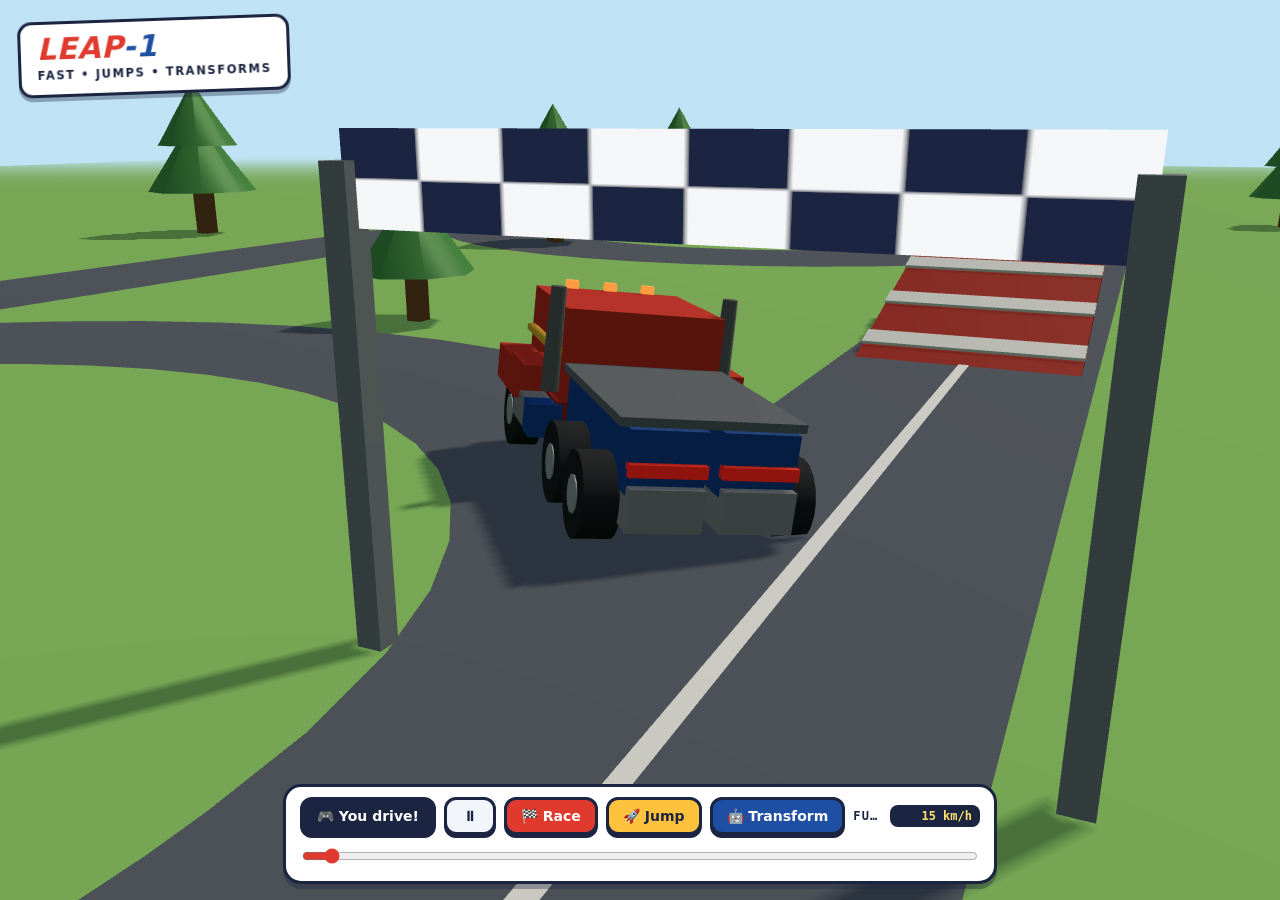
==== commit 3f0de321: "Give LEAP-1 a driver's seat: steer, gas, jump, transform A You-drive mode alongside the movie: hold-" ====
--- a/experiments/rc-car-leap1/leap1.html
+++ b/experiments/rc-car-leap1/leap1.html
@@ -103,10 +103,41 @@
     width: 100%; accent-color: var(--red);
     height: 22px; cursor: pointer;
   }
+  button.mode { background: #1b2440; color: #fff; }
+  #movieBtns { display: contents; }
+
+  /* drive-mode touch pads */
+  .pad {
+    position: fixed; bottom: 128px;
+    display: none; gap: 12px; z-index: 5;
+    user-select: none; -webkit-user-select: none; touch-action: none;
+  }
+  .pad.left { left: 16px; align-items: flex-end; }
+  .pad.right { right: 16px; flex-direction: column; align-items: flex-end; }
+  .pad .row2 { display: flex; gap: 12px; }
+  .pad button {
+    width: 76px; height: 68px;
+    font-size: 26px; border-radius: 18px; padding: 0;
+    touch-action: none;
+  }
+  .pad button small { display: block; font-size: 10px; letter-spacing: 0.08em; }
+  #btnGas { background: var(--red); color: #fff; height: 80px; font-size: 17px; }
+  #btnJump { background: #ffc23d; font-size: 17px; }
+  #btnBot { background: var(--blue); color: #fff; }
+  #btnRev { width: 58px; height: 80px; font-size: 13px; }
+  body.drive .pad { display: flex; }
+  body.drive #play, body.drive #movieBtns, body.drive #scrubRow { display: none; }
+  #hint { display: none; font-size: 11.5px; font-weight: 700; letter-spacing: 0.04em; opacity: 0.75; text-align: center; }
+  body.drive #hint { display: block; }
+
   @media (max-width: 560px) {
     .sticker h1 { font-size: 22px; }
     button { font-size: 12px; padding: 7px 10px; }
     .speedo { display: none; }
+    .pad { bottom: 118px; }
+    .pad button { width: 64px; height: 60px; font-size: 20px; }
+    #btnGas, #btnRev { height: 70px; }
+    #hint { display: none !important; }
   }
 </style>
 
@@ -117,18 +148,37 @@
   <p>fast &bull; jumps &bull; transforms</p>
 </header>
 
+<div class="pad left" aria-label="Steering">
+  <button id="btnLeft" aria-label="Steer left">&#9664;</button>
+  <button id="btnRight" aria-label="Steer right">&#9654;</button>
+</div>
+<div class="pad right" aria-label="Gas, jump and transform">
+  <div class="row2">
+    <button id="btnJump" aria-label="Jump">&#11014; JUMP</button>
+    <button id="btnBot" aria-label="Transform">&#129302;</button>
+  </div>
+  <div class="row2">
+    <button id="btnRev" aria-label="Reverse">REV</button>
+    <button id="btnGas" aria-label="Gas">&#9889; GAS</button>
+  </div>
+</div>
+
 <section class="dock" aria-label="Animation controls">
   <div class="row">
+    <button id="mode" class="mode">&#127918; You drive!</button>
     <button id="play" aria-label="Pause">&#9208;</button>
-    <button class="race" data-seek="0">&#127937; Race</button>
-    <button class="jump" data-seek="7.1">&#128640; Jump</button>
-    <button class="bot" data-seek="12.1">&#129302; Transform</button>
+    <span id="movieBtns">
+      <button class="race" data-seek="0">&#127937; Race</button>
+      <button class="jump" data-seek="7.1">&#128640; Jump</button>
+      <button class="bot" data-seek="12.1">&#129302; Transform</button>
+    </span>
     <div class="caption" id="caption" role="status">FULL THROTTLE &mdash; 4WD SPRINT</div>
     <div class="speedo"><span id="speed">0</span> km/h</div>
   </div>
-  <div class="row">
+  <div class="row" id="scrubRow">
     <input id="scrub" type="range" min="0" max="30" step="0.01" value="0" aria-label="Scrub the timeline">
   </div>
+  <div id="hint">Hold the buttons &mdash; or arrow keys / WASD to drive, SPACE to jump, T to transform</div>
 </section>
 
 <script>
@@ -452,6 +502,23 @@
     };
   }
 
+  // ---------- shared pose application (movie and drive modes) ----------
+  function applyPose(fold, arms, headP, wave, wag, clock) {
+    legPivot.rotation.x = -Math.PI / 2 * fold;
+    bodyPivot.rotation.x = -Math.PI / 2 * fold;
+    [armL, armR].forEach(function (arm) {
+      var side = arm.userData.side;
+      arm.position.set(side * lerp(0.86, 1.02, arms), lerp(-0.5, -0.08, arms), lerp(1.1, 1.22, arms));
+      arm.rotation.x = -0.22 * arms;
+      arm.rotation.y = -side * 0.3 * arms;
+    });
+    armR.rotation.y -= wave * 1.35 + wag;
+    head.position.z = lerp(0.95, 1.72, clamp(headP, 0, 1)) + Math.max(0, headP - 1) * 0.1;
+    eyesMat.emissiveIntensity = headP > 0.6 ? 1.6 : 0;
+    var glow = fold > 0.9 ? (0.7 + 0.5 * (0.5 + 0.5 * Math.sin(clock * 3.2))) : 0.25;
+    chestWinMats.forEach(function (m) { m.emissiveIntensity = glow; });
+  }
+
   // ---------- captions ----------
   var CAPTIONS = [
     [0, 'FULL THROTTLE — 4WD SPRINT'],
@@ -505,23 +572,9 @@
     chassis.rotation.z = clamp(turn * st.speed * 0.12, -0.13, 0.13);
 
     // transform poses — the body flip does most of the work; arms slide up to the shoulders
-    legPivot.rotation.x = -Math.PI / 2 * ps.fold;
-    bodyPivot.rotation.x = -Math.PI / 2 * ps.fold;
     var wave = seg(t, 17.8, 18.4, 0, 1) * seg(t, 19.6, 20.2, 1, 0);
     var wag = Math.sin(t * 9) * 0.25 * wave;
-    [armL, armR].forEach(function (arm) {
-      var side = arm.userData.side;
-      arm.position.set(side * lerp(0.86, 1.02, ps.arms), lerp(-0.5, -0.08, ps.arms), lerp(1.1, 1.22, ps.arms));
-      arm.rotation.x = -0.22 * ps.arms;
-      arm.rotation.y = -side * 0.3 * ps.arms;
-    });
-    armR.rotation.y -= wave * 1.35 + wag;
-    head.position.z = lerp(0.95, 1.72, clamp(ps.head, 0, 1)) + Math.max(0, ps.head - 1) * 0.1;
-
-    // lights
-    eyesMat.emissiveIntensity = ps.head > 0.6 ? 1.6 : 0;
-    var glow = ps.fold > 0.9 ? (0.7 + 0.5 * (0.5 + 0.5 * Math.sin(t * 3.2))) : 0.25;
-    chestWinMats.forEach(function (m) { m.emissiveIntensity = glow; });
+    applyPose(ps.fold, ps.arms, ps.head, wave, wag, t);
 
     // wheels roll with ground speed (foot wheels included when scooting)
     lastWheelSpin += (st.speed * dt) / 0.35;
@@ -576,9 +629,158 @@
     camera.position.copy(camPos); camera.lookAt(camTgt);
   }
 
+  // ---------- drive mode: the kid takes the wheel ----------
+  var mode = 'movie', tGlobal = 0;
+  var sim = { x: -14, z: 0, y: 0, vy: 0, gyPrev: 0, heading: Math.PI / 2, speed: 0, p: 0, target: 0, pitch: 0, roll: 0 };
+  var input = { left: false, right: false, gas: false, rev: false };
+  var jumpQueuedAt = -9, botQueued = false;
+  var flashMsg = '', flashUntil = -9;
+  var sparkAt = -9, sparkPos = { x: 0, y: 0, z: 0 };
+  var dustAt = -9, dustPos = { x: 0, z: 0 };
+
+  function moveToward(v, target, step) {
+    return v < target ? Math.min(target, v + step) : Math.max(target, v - step);
+  }
+  function groundY(x, z) { // the ramp is the only terrain feature
+    if (x > -2.06 && x < 2.06 && Math.abs(z) < 1.6) return (x + 2.06) / 4.12 * 1.1;
+    return 0;
+  }
+  function flash(msg, secs) { flashMsg = msg; flashUntil = tGlobal + secs; }
+
+  function stepDrive(dt) {
+    sim.p = moveToward(sim.p, sim.target, dt / 2.2);
+    var robot = sim.p > 0.5;
+    var gy0 = groundY(sim.x, sim.z);
+    var grounded = sim.y <= gy0 + 0.04;
+
+    // transform request — the IMU interlock from the real design
+    if (botQueued) {
+      botQueued = false;
+      if (!grounded) flash('IMU SAYS NO — LAND FIRST!', 1.6);
+      else {
+        sim.target = 1 - sim.target;
+        if (sim.target === 0) flash('LATCHES LOCK — CAR MODE', 1.6);
+      }
+    }
+
+    // throttle
+    var maxV = robot ? 6.5 : 16, acc = robot ? 8 : 10;
+    if (input.gas) sim.speed = Math.min(maxV, sim.speed + acc * dt);
+    else if (input.rev) sim.speed = Math.max(-5, sim.speed - acc * dt);
+    else {
+      var fr = grounded ? 7 : 0.4;
+      sim.speed = sim.speed > 0 ? Math.max(0, sim.speed - fr * dt) : Math.min(0, sim.speed + fr * dt);
+    }
+
+    // steering (reduced authority in the air)
+    var steer = (input.left ? 1 : 0) - (input.right ? 1 : 0);
+    var steerEff = (grounded ? 1 : 0.35) * (robot ? 2.2 : 1.7);
+    sim.heading += steer * steerEff * dt * clamp(Math.abs(sim.speed) / 4, 0, 1) * (sim.speed >= 0 ? 1 : -1);
+
+    // move
+    sim.x = clamp(sim.x + Math.sin(sim.heading) * sim.speed * dt, -44, 44);
+    sim.z = clamp(sim.z + Math.cos(sim.heading) * sim.speed * dt, -44, 44);
+
+    // vertical: gravity, ground clamp, ramp-lip momentum, jump
+    var gy = groundY(sim.x, sim.z);
+    sim.vy -= 16 * dt;
+    sim.y += sim.vy * dt;
+    if (sim.y <= gy) {
+      if (sim.vy < -4.5) { dustAt = tGlobal; dustPos.x = sim.x; dustPos.z = sim.z; }
+      sim.y = gy;
+      sim.vy = Math.max(0, (gy - sim.gyPrev) / Math.max(dt, 0.001) * 0.85); // climbing the ramp becomes launch speed
+      grounded = true;
+    } else grounded = false;
+    sim.gyPrev = gy;
+    if (grounded && tGlobal - jumpQueuedAt < 0.3) {  // suspension-hop button
+      sim.vy = robot ? 6.4 : 7.8;
+      sim.y += 0.06;
+      jumpQueuedAt = -9;
+      grounded = false;
+    }
+
+    // attitude
+    var ahead = groundY(sim.x + Math.sin(sim.heading) * 1.3, sim.z + Math.cos(sim.heading) * 1.3);
+    var pitchT = grounded ? -Math.atan2(ahead - gy, 1.3) : clamp(-sim.vy * 0.045, -0.32, 0.4);
+    pitchT *= (1 - sim.p * 0.8);
+    sim.pitch += (pitchT - sim.pitch) * Math.min(1, dt * 8);
+    var rollT = steer * clamp(Math.abs(sim.speed) * 0.012, 0, 0.14) * (1 - sim.p);
+    sim.roll += (rollT - sim.roll) * Math.min(1, dt * 8);
+
+    // staged transform driven by one progress value
+    var fold = easeInOut(clamp(sim.p / 0.6, 0, 1));
+    var arms = easeInOut(clamp((sim.p - 0.55) / 0.3, 0, 1));
+    var headP = clamp(easeOutBack(clamp((sim.p - 0.85) / 0.15, 0, 1)), 0, 1.2);
+    if (sim.p >= 0.999 && sim.pDone !== 1) { // head just popped: sparkle
+      sim.pDone = 1; sparkAt = tGlobal;
+      sparkPos.x = sim.x; sparkPos.y = Math.sin(fold * Math.PI / 2) * ROBOT_LIFT + 2.7; sparkPos.z = sim.z;
+    }
+    if (sim.p < 0.999) sim.pDone = 0;
+    var lift = Math.sin(fold * Math.PI / 2) * ROBOT_LIFT;
+
+    // idle robot waves at the driver
+    var wave = (robot && Math.abs(sim.speed) < 1) ? clamp(Math.sin(tGlobal * 0.8) * 1.6 - 0.7, 0, 1) : 0;
+    var wag = Math.sin(tGlobal * 9) * 0.25 * wave;
+
+    rig.position.set(sim.x, lift + sim.y, sim.z);
+    rig.rotation.y = sim.heading;
+    chassis.position.y = 0;
+    chassis.rotation.x = sim.pitch;
+    chassis.rotation.z = sim.roll;
+    applyPose(fold, arms, headP, wave, wag, tGlobal);
+
+    lastWheelSpin += (Math.abs(sim.speed) * dt) / 0.35;
+    wheels.forEach(function (w) { w.tire.rotation.x = w.hub.rotation.x = lastWheelSpin; });
+
+    // particles on the drive-mode clock
+    var spT = clamp((tGlobal - sparkAt) / 0.95, 0, 1);
+    sparkleGroup.visible = spT > 0 && spT < 1;
+    if (sparkleGroup.visible) {
+      sparkleGroup.position.set(sparkPos.x, sparkPos.y, sparkPos.z);
+      var rad = 2.1 * easeOut(spT);
+      sparkles.forEach(function (sp) {
+        sp.position.copy(sp.userData.dir).multiplyScalar(rad);
+        sp.material.opacity = 1 - spT;
+        sp.rotation.x = sp.rotation.y = spT * 6;
+      });
+    }
+    var duT = clamp((tGlobal - dustAt) / 1.0, 0, 1);
+    dustGroup.visible = duT > 0 && duT < 1;
+    if (dustGroup.visible) {
+      dustGroup.position.set(dustPos.x, 0.15, dustPos.z);
+      dust.forEach(function (du) {
+        du.position.copy(du.userData.dir).multiplyScalar(3.2 * easeOut(duT));
+        du.position.y = Math.max(0.12, du.position.y);
+        var sc = 0.7 + duT * 1.8;
+        du.scale.set(sc, sc * 0.7, sc);
+        du.material.opacity = 0.55 * (1 - duT);
+      });
+    }
+
+    // chase camera
+    var dist = 7.2 + fold * 1.8, hgt = 3.1 + fold * 1.6;
+    var camDes = new THREE.Vector3(
+      sim.x - Math.sin(sim.heading) * dist, hgt + sim.y * 0.6,
+      sim.z - Math.cos(sim.heading) * dist);
+    var tgtDes = new THREE.Vector3(sim.x, 1.0 + fold * 1.7 + sim.y * 0.6, sim.z);
+    if (!camPos) { camPos = camDes.clone(); camTgt = tgtDes.clone(); }
+    var k = 1 - Math.exp(-dt * 3.6);
+    camPos.lerp(camDes, k); camTgt.lerp(tgtDes, k);
+    camera.position.copy(camPos); camera.lookAt(camTgt);
+
+    return { robot: robot, grounded: grounded };
+  }
+
+  function driveCaption(dr) {
+    if (tGlobal < flashUntil) return flashMsg;
+    if (!dr.grounded) return 'AIR TIME!';
+    if (dr.robot) return 'ROBOT MODE — SKATING ON FOOT WHEELS';
+    return 'VROOM! FIND THE RAMP!';
+  }
+
   // ---------- boot ----------
   var playing = true, master = 0, lastFrame = null;
-  var captionEl, speedEl, scrubEl, playBtn;
+  var captionEl, speedEl, scrubEl, playBtn, modeBtn;
 
   function init() {
     var mount = document.getElementById('stage');
@@ -600,6 +802,7 @@
     speedEl = document.getElementById('speed');
     scrubEl = document.getElementById('scrub');
     playBtn = document.getElementById('play');
+    modeBtn = document.getElementById('mode');
 
     scrubEl.addEventListener('input', function () { master = parseFloat(scrubEl.value); });
     playBtn.addEventListener('click', togglePlay);
@@ -610,6 +813,36 @@
       });
     });
 
+    // --- drive mode wiring ---
+    modeBtn.addEventListener('click', function () { setMode(mode === 'movie' ? 'drive' : 'movie'); });
+    function hold(id, key) {
+      var el = document.getElementById(id);
+      el.addEventListener('pointerdown', function (e) {
+        e.preventDefault();
+        if (el.setPointerCapture) try { el.setPointerCapture(e.pointerId); } catch (err) { }
+        input[key] = true;
+      });
+      ['pointerup', 'pointercancel'].forEach(function (ev) {
+        el.addEventListener(ev, function () { input[key] = false; });
+      });
+      el.addEventListener('contextmenu', function (e) { e.preventDefault(); });
+    }
+    hold('btnLeft', 'left'); hold('btnRight', 'right');
+    hold('btnGas', 'gas'); hold('btnRev', 'rev');
+    document.getElementById('btnJump').addEventListener('pointerdown', function (e) { e.preventDefault(); jumpQueuedAt = tGlobal; });
+    document.getElementById('btnBot').addEventListener('pointerdown', function (e) { e.preventDefault(); botQueued = true; });
+
+    var KEYMAP = { ArrowLeft: 'left', KeyA: 'left', ArrowRight: 'right', KeyD: 'right', ArrowUp: 'gas', KeyW: 'gas', ArrowDown: 'rev', KeyS: 'rev' };
+    window.addEventListener('keydown', function (e) {
+      if (mode !== 'drive') return;
+      if (KEYMAP[e.code]) { input[KEYMAP[e.code]] = true; e.preventDefault(); }
+      else if (e.code === 'Space') { if (!e.repeat) jumpQueuedAt = tGlobal; e.preventDefault(); }
+      else if (e.code === 'KeyT' || e.code === 'Enter') { if (!e.repeat) botQueued = true; e.preventDefault(); }
+    });
+    window.addEventListener('keyup', function (e) {
+      if (KEYMAP[e.code]) input[KEYMAP[e.code]] = false;
+    });
+
     if (window.matchMedia && window.matchMedia('(prefers-reduced-motion: reduce)').matches) {
       playing = false; master = 16.6; playBtn.textContent = '▶'; playBtn.setAttribute('aria-label', 'Play');
     }
@@ -618,9 +851,29 @@
       seek: function (t) { master = t % LOOP; },
       snapCam: function () { camPos = null; },
       pause: function () { playing = false; },
-      play: function () { playing = true; }
+      play: function () { playing = true; },
+      drive: function () { setMode('drive'); },
+      input: input,
+      sim: sim
     };
     requestAnimationFrame(tick);
+  }
+  function setMode(m) {
+    if (m === mode) return;
+    mode = m;
+    document.body.classList.toggle('drive', m === 'drive');
+    modeBtn.innerHTML = m === 'drive' ? '&#127916; Movie' : '&#127918; You drive!';
+    if (m === 'drive') {
+      // pick the car up exactly where the movie left it
+      var st = stateAt(master), ps = pose(master);
+      sim.x = st.p.x; sim.z = st.p.z;
+      sim.heading = st.speed > 0.05 ? st.heading : Math.PI / 2;
+      sim.speed = Math.min(st.speed, 16);
+      sim.p = ps.fold; sim.target = Math.round(ps.fold); sim.pDone = sim.target;
+      sim.y = carY(master); sim.vy = 0; sim.gyPrev = groundY(sim.x, sim.z);
+      sim.pitch = 0; sim.roll = 0;
+      flash(sim.target === 1 ? 'YOU DRIVE THE ROBOT!' : 'YOU DRIVE! GAS IT!', 2.5);
+    }
   }
   function togglePlay() {
     playing = !playing;
@@ -638,12 +891,23 @@
     if (lastFrame === null) lastFrame = now;
     var dt = Math.min((now - lastFrame) / 1000, 0.05);
     lastFrame = now;
-    if (playing) master = (master + dt) % LOOP;
-    applyState(master, dt);
-    scrubEl.value = master.toFixed(2);
-    var cap = captionFor(master);
+    tGlobal += dt;
+    var cap, kmh;
+    if (mode === 'drive') {
+      var dr = stepDrive(dt);
+      cap = driveCaption(dr);
+      kmh = Math.round(Math.abs(sim.speed) * 3.6 * 0.35);
+      clouds.forEach(function (cl, i) {
+        cl.position.x = cl.userData.baseX + Math.sin(tGlobal / LOOP * Math.PI * 2 + i) * 1.5;
+      });
+    } else {
+      if (playing) master = (master + dt) % LOOP;
+      applyState(master, dt);
+      scrubEl.value = master.toFixed(2);
+      cap = captionFor(master);
+      kmh = Math.round(stateAt(master).speed * 3.6 * 0.35);
+    }
     if (cap !== lastCaption) { captionEl.textContent = cap; lastCaption = cap; }
-    var kmh = Math.round(stateAt(master).speed * 3.6 * 0.35);
     speedEl.textContent = kmh;
     renderer.render(scene, camera);
   }
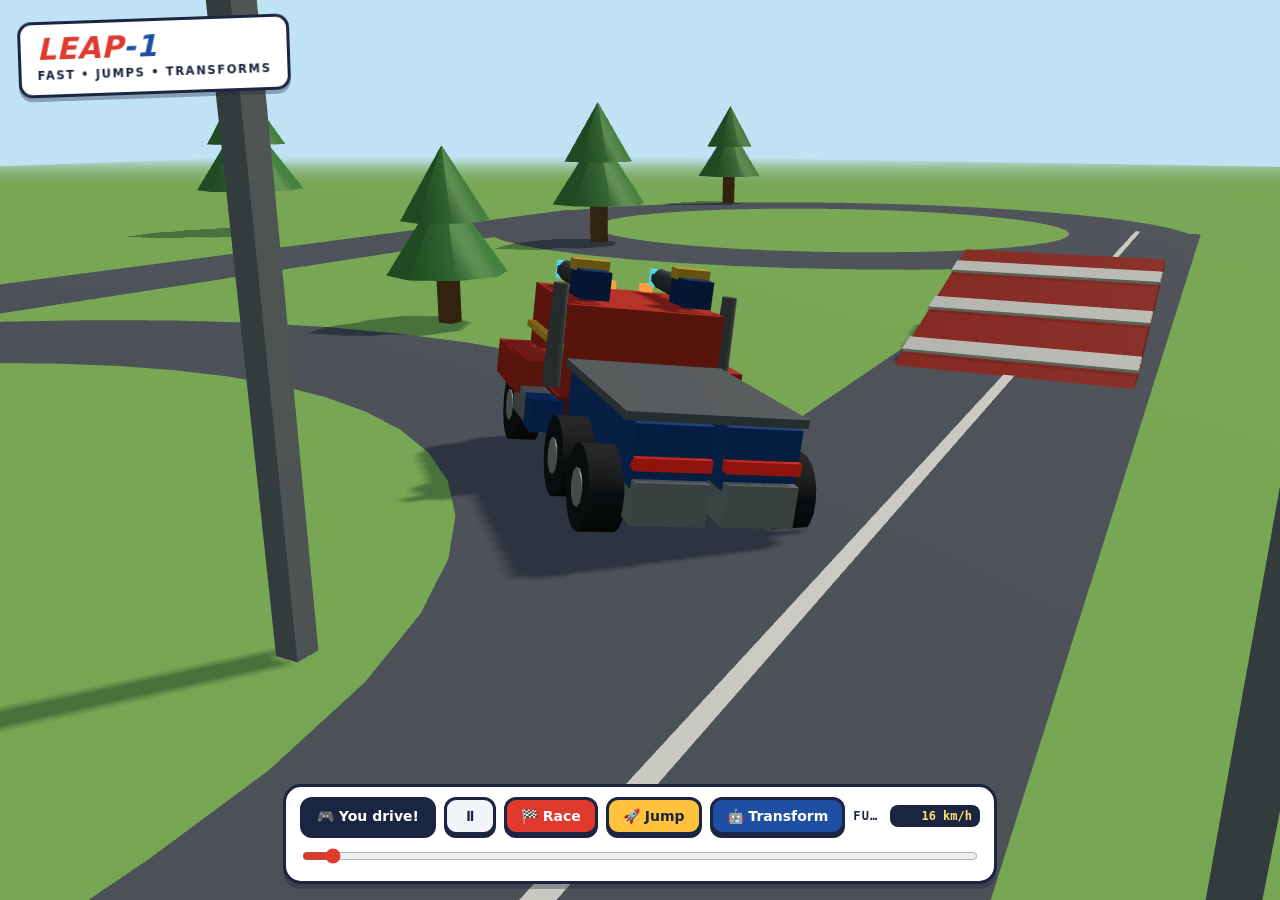
==== commit 097d23fc: "Coins, lap timer, laser cannons and charging dinosaurs Everything on the six-year-old's wishlist, in" ====
--- a/experiments/rc-car-leap1/leap1.html
+++ b/experiments/rc-car-leap1/leap1.html
@@ -122,9 +122,35 @@
   }
   .pad button small { display: block; font-size: 10px; letter-spacing: 0.08em; }
   #btnGas { background: var(--red); color: #fff; height: 80px; font-size: 17px; }
-  #btnJump { background: #ffc23d; font-size: 17px; }
+  #btnJump { background: #ffc23d; font-size: 16px; }
   #btnBot { background: var(--blue); color: #fff; }
+  #btnFire { background: #22c8e8; font-size: 16px; }
   #btnRev { width: 58px; height: 80px; font-size: 13px; }
+
+  /* score HUD */
+  .hud {
+    position: fixed; top: 18px; right: 18px;
+    display: none; gap: 8px; z-index: 5;
+  }
+  body.drive .hud { display: flex; }
+  .hud .stat {
+    background: var(--paper);
+    border: 3px solid var(--ink);
+    border-radius: 12px;
+    box-shadow: 0 3px 0 rgba(27, 36, 64, 0.35);
+    padding: 6px 10px 5px;
+    text-align: center; min-width: 62px;
+  }
+  .hud b {
+    display: block; font-size: 19px; line-height: 1.1;
+    font-variant-numeric: tabular-nums;
+  }
+  .hud small {
+    display: block; font-size: 9px; font-weight: 800;
+    letter-spacing: 0.12em; opacity: 0.6;
+  }
+  .hud .coin b { color: #d99400; }
+  .hud .zap b { color: var(--blue); }
   body.drive .pad { display: flex; }
   body.drive #play, body.drive #movieBtns, body.drive #scrubRow { display: none; }
   #hint { display: none; font-size: 11.5px; font-weight: 700; letter-spacing: 0.04em; opacity: 0.75; text-align: center; }
@@ -135,9 +161,13 @@
     button { font-size: 12px; padding: 7px 10px; }
     .speedo { display: none; }
     .pad { bottom: 118px; }
-    .pad button { width: 64px; height: 60px; font-size: 20px; }
-    #btnGas, #btnRev { height: 70px; }
+    .pad button { width: 60px; height: 58px; font-size: 18px; }
+    #btnGas, #btnRev { height: 66px; }
+    #btnFire, #btnJump { font-size: 12px; }
     #hint { display: none !important; }
+    .hud { top: 12px; right: 12px; gap: 5px; }
+    .hud .stat { min-width: 48px; padding: 4px 6px 3px; }
+    .hud b { font-size: 15px; }
   }
 </style>
 
@@ -152,8 +182,9 @@
   <button id="btnLeft" aria-label="Steer left">&#9664;</button>
   <button id="btnRight" aria-label="Steer right">&#9654;</button>
 </div>
-<div class="pad right" aria-label="Gas, jump and transform">
+<div class="pad right" aria-label="Gas, jump, fire and transform">
   <div class="row2">
+    <button id="btnFire" aria-label="Fire lasers">&#128165; FIRE</button>
     <button id="btnJump" aria-label="Jump">&#11014; JUMP</button>
     <button id="btnBot" aria-label="Transform">&#129302;</button>
   </div>
@@ -161,6 +192,13 @@
     <button id="btnRev" aria-label="Reverse">REV</button>
     <button id="btnGas" aria-label="Gas">&#9889; GAS</button>
   </div>
+</div>
+
+<div class="hud" aria-label="Score">
+  <div class="stat coin"><b id="hudCoins">0</b><small>COINS</small></div>
+  <div class="stat zap"><b id="hudZap">0</b><small>DINOS</small></div>
+  <div class="stat"><b id="hudLap">--</b><small>LAP</small></div>
+  <div class="stat"><b id="hudBest">--</b><small>BEST</small></div>
 </div>
 
 <section class="dock" aria-label="Animation controls">
@@ -178,7 +216,7 @@
   <div class="row" id="scrubRow">
     <input id="scrub" type="range" min="0" max="30" step="0.01" value="0" aria-label="Scrub the timeline">
   </div>
-  <div id="hint">Hold the buttons &mdash; or arrow keys / WASD to drive, SPACE to jump, T to transform</div>
+  <div id="hint">Hold the buttons &mdash; or arrows / WASD to drive, SPACE jump, F fire, T transform</div>
 </section>
 
 <script>
@@ -226,7 +264,8 @@
   };
 
   var scene, camera, renderer;
-  var rig, chassis, bodyPivot, legPivot, armL, armR, head, headBase;
+  var rig, chassis, bodyPivot, legPivot, armL, armR, head, headBase, gunL, gunR;
+  var gunMuzzles = [];
   var wheels = [];            // {mesh, radius}
   var eyesMat, chestWinMats = [], headlightMats = [];
   var sparkles = [], dust = [];
@@ -292,6 +331,23 @@
     box(0.38, 0.06, 0.46, w2, 0.3, 0.45, 0.97, cab);
     box(1.0, 0.05, 0.3, M(C.chrome, { metalness: 0.7, roughness: 0.3 }), 0, 0.46, 0.42, cab); // belt grille
 
+    // == laser cannons: on the cab roof in car mode, on the shoulders as a robot.
+    // The cab flip maps cab-local +z to world up, so a gun that counter-rotates
+    // +90° about x keeps its barrel pointing forward in BOTH shapes.
+    function buildGun(side) {
+      var g = new THREE.Group(); g.userData.side = side; cab.add(g);
+      var barrel = new THREE.Mesh(new THREE.CylinderGeometry(0.1, 0.13, 0.95, 10),
+        M(C.steel, { metalness: 0.75, roughness: 0.25 }));
+      barrel.rotation.x = Math.PI / 2; barrel.position.z = 0.32; barrel.castShadow = true;
+      g.add(barrel);
+      box(0.28, 0.26, 0.42, M(C.blueDark), 0, 0, -0.18, g);         // breech
+      box(0.34, 0.1, 0.16, M(C.yellow), 0, 0.16, -0.1, g);          // sight rail
+      var tip = box(0.17, 0.17, 0.14, M(C.eye, { emissive: C.eye, emissiveIntensity: 0.7 }), 0, 0, 0.82, g);
+      gunMuzzles.push(tip);
+      return g;
+    }
+    gunL = buildGun(-1); gunR = buildGun(1);
+
     // == head — slides along car-forward axis (= up, once the body has flipped) ==
     headBase = new THREE.Group(); headBase.position.set(0, 0, 0); bodyPivot.add(headBase);
     head = new THREE.Group(); headBase.add(head);
@@ -392,12 +448,13 @@
     box(0.9, 0.85, 2.7, M(C.steel), 1.55, 0.42, 0, ramp);
 
     // start gate over the runway
+    // start gate — banner sits above the chase camera so driving through it stays clear
     var gate = new THREE.Group(); gate.position.set(-12, 0, 0); scene.add(gate);
-    box(0.18, 3.0, 0.18, M(C.steel), 0, 1.5, -2.1, gate);
-    box(0.18, 3.0, 0.18, M(C.steel), 0, 1.5, 2.1, gate);
+    box(0.18, 4.8, 0.18, M(C.steel), 0, 2.4, -2.6, gate);
+    box(0.18, 4.8, 0.18, M(C.steel), 0, 2.4, 2.6, gate);
     var bannerM = new THREE.MeshBasicMaterial({ map: checkerTexture(), side: THREE.DoubleSide });
-    var banner = new THREE.Mesh(new THREE.PlaneGeometry(4.2, 0.55), bannerM);
-    banner.rotation.y = Math.PI / 2; banner.position.set(0, 2.9, 0); gate.add(banner);
+    var banner = new THREE.Mesh(new THREE.PlaneGeometry(5.2, 0.7), bannerM);
+    banner.rotation.y = Math.PI / 2; banner.position.set(0, 4.5, 0); gate.add(banner);
 
     // trees
     var spots = [[-26, 6], [-4, 8], [10, -13], [24, 6], [-22, -22], [8, -24], [26, -16], [-2, -9]];
@@ -513,6 +570,12 @@
       arm.rotation.y = -side * 0.3 * arms;
     });
     armR.rotation.y -= wave * 1.35 + wag;
+    // cannons ride the fold: roof → shoulders, counter-rotating to stay level
+    [gunL, gunR].forEach(function (g) {
+      var s = g.userData.side;
+      g.position.set(s * lerp(0.5, 0.95, fold), lerp(1.72, 0.95, fold), lerp(0.5, 1.05, fold));
+      g.rotation.x = (Math.PI / 2) * fold;
+    });
     head.position.z = lerp(0.95, 1.72, clamp(headP, 0, 1)) + Math.max(0, headP - 1) * 0.1;
     eyesMat.emissiveIntensity = headP > 0.6 ? 1.6 : 0;
     var glow = fold > 0.9 ? (0.7 + 0.5 * (0.5 + 0.5 * Math.sin(clock * 3.2))) : 0.25;
@@ -632,7 +695,7 @@
   // ---------- drive mode: the kid takes the wheel ----------
   var mode = 'movie', tGlobal = 0;
   var sim = { x: -14, z: 0, y: 0, vy: 0, gyPrev: 0, heading: Math.PI / 2, speed: 0, p: 0, target: 0, pitch: 0, roll: 0 };
-  var input = { left: false, right: false, gas: false, rev: false };
+  var input = { left: false, right: false, gas: false, rev: false, fire: false };
   var jumpQueuedAt = -9, botQueued = false;
   var flashMsg = '', flashUntil = -9;
   var sparkAt = -9, sparkPos = { x: 0, y: 0, z: 0 };
@@ -646,6 +709,265 @@
     return 0;
   }
   function flash(msg, secs) { flashMsg = msg; flashUntil = tGlobal + secs; }
+
+  // ---------- the game layer: coins, laps, lasers, dinosaurs ----------
+  // Built once, shown only in drive mode so the movie stays clean.
+  var gameGroup, coins = [], dinos = [], bolts = [], cpMarks = [];
+  var coinsGot = 0, dinoScore = 0, nextCP = 0, lapStart = -1, lapArmed = false;
+  var lastLap = 0, bestLap = 0, fireCool = 0;
+  var CP = [{ x: -12, z: 0 }, { x: 26.5, z: -9 }, { x: 1.75, z: -18 }, { x: -23, z: -9 }];
+
+  function lapPoint(u) { // a point at fraction u around the circuit
+    var LS = 31.5, LR = Math.PI * RA, LT = LS * 2 + LR * 2;
+    var d = ((u % 1) + 1) % 1 * LT;
+    if (d < LS) return { x: -14 + d, z: 0 };
+    d -= LS;
+    if (d < LR) return circlePos(C2.x, C2.z, Math.PI / 2 - (d / LR) * Math.PI);
+    d -= LR;
+    if (d < LS) return { x: 17.5 - d, z: -18 };
+    d -= LS;
+    return circlePos(C1.x, C1.z, -Math.PI / 2 - (d / LR) * Math.PI);
+  }
+
+  function buildDino(i) {
+    var g = new THREE.Group();
+    var skin = M(i % 2 ? 0x4f9e58 : 0x63a06b, { roughness: 0.85 });
+    var belly = M(0xd8cb96, { roughness: 0.95 });
+    var spot = M(C.orange, { roughness: 0.8 });
+    box(0.92, 0.88, 1.5, skin, 0, 1.15, 0, g);
+    box(0.72, 0.36, 1.2, belly, 0, 0.86, 0.1, g);
+    box(0.22, 0.12, 0.22, spot, -0.26, 1.56, -0.2, g);
+    box(0.22, 0.12, 0.22, spot, 0.28, 1.56, 0.24, g);
+    box(0.17, 0.42, 0.17, skin, -0.52, 1.3, 0.5, g);   // tiny arms
+    box(0.17, 0.42, 0.17, skin, 0.52, 1.3, 0.5, g);
+    var hd = new THREE.Group(); hd.position.set(0, 1.66, 0.86); g.add(hd);
+    box(0.56, 0.52, 0.52, skin, 0, 0.1, 0, hd);
+    box(0.5, 0.32, 0.66, skin, 0, -0.08, 0.42, hd);
+    box(0.44, 0.09, 0.62, M(0xffffff), 0, -0.23, 0.45, hd);
+    var eye = M(0xff2a2a, { emissive: 0xff2a2a, emissiveIntensity: 0.9 });
+    box(0.11, 0.11, 0.11, eye, -0.18, 0.22, 0.26, hd);
+    box(0.11, 0.11, 0.11, eye, 0.18, 0.22, 0.26, hd);
+    var tl = new THREE.Group(); tl.position.set(0, 1.16, -0.76); g.add(tl);
+    box(0.52, 0.52, 0.8, skin, 0, 0, -0.4, tl);
+    box(0.32, 0.32, 0.7, skin, 0, -0.06, -1.0, tl);
+    box(0.17, 0.17, 0.5, spot, 0, -0.12, -1.5, tl);
+    function leg(sx) {
+      var L = new THREE.Group(); L.position.set(sx, 0.86, 0); g.add(L);
+      box(0.32, 0.82, 0.34, skin, 0, -0.4, 0, L);
+      box(0.34, 0.19, 0.62, skin, 0, -0.76, 0.18, L);
+      return L;
+    }
+    return { g: g, head: hd, tail: tl, legL: leg(-0.33), legR: leg(0.33) };
+  }
+
+  function spawnDinoAt(d, i, k) {
+    var a = hash01(i, k) * Math.PI * 2, r = 26 + hash01(i, k + 11) * 9;
+    d.x = clamp(Math.cos(a) * r, -40, 40);
+    d.z = clamp(Math.sin(a) * r - 9, -40, 40);
+    d.heading = a + Math.PI; d.speed = 0; d.state = 'alive'; d.st = 0;
+    d.parts.g.visible = true;
+    d.parts.g.scale.set(1, 1, 1);
+    d.parts.g.rotation.set(0, 0, 0);
+  }
+
+  function buildGame() {
+    gameGroup = new THREE.Group(); gameGroup.visible = false; scene.add(gameGroup);
+
+    // coins along the racing line, plus a few in the infield
+    var coinM = M(C.yellow, { emissive: 0xffae00, emissiveIntensity: 0.55, metalness: 0.6, roughness: 0.3 });
+    var coinG = new THREE.CylinderGeometry(0.36, 0.36, 0.08, 16);
+    function addCoin(x, z) {
+      var m = new THREE.Mesh(coinG, coinM);
+      m.rotation.x = Math.PI / 2; m.position.set(x, 0.85, z);
+      var holder = new THREE.Group(); holder.position.set(x, 0, z);
+      m.position.set(0, 0.85, 0); holder.add(m);
+      gameGroup.add(holder);
+      coins.push({ g: holder, got: false, gotAt: -9 });
+    }
+    for (var i = 0; i < 18; i++) { var p = lapPoint(i / 18 + 0.012); addCoin(p.x, p.z); }
+    [[-14, -9], [17.5, -9], [1.5, -9], [8, -4]].forEach(function (p) { addCoin(p[0], p[1]); });
+
+    // checkpoint gates — the next one glows
+    CP.forEach(function (c, i) {
+      var grp = new THREE.Group(); grp.position.set(c.x, 0, c.z); gameGroup.add(grp);
+      var ringM = M(C.eye, { emissive: C.eye, emissiveIntensity: 0.35, roughness: 0.5 });
+      var ring = new THREE.Mesh(new THREE.RingGeometry(3.0, 3.5, 28), ringM);
+      ring.rotation.x = -Math.PI / 2; ring.position.y = 0.06; grp.add(ring);
+      if (i > 0) { // CP0 already has the checkered start gate
+        var poleM = M(C.steel);
+        box(0.16, 4.6, 0.16, poleM, 0, 2.3, -3.2, grp);
+        box(0.16, 4.6, 0.16, poleM, 0, 2.3, 3.2, grp);
+        box(0.16, 0.34, 6.4, ringM, 0, 4.4, 0, grp);
+      }
+      grp.userData.ring = ringM;
+      cpMarks.push(grp);
+    });
+
+    // laser bolts (pooled)
+    var boltG = new THREE.BoxGeometry(0.16, 0.16, 1.1);
+    for (var b = 0; b < 26; b++) {
+      var bm = new THREE.Mesh(boltG, new THREE.MeshBasicMaterial({ color: C.eye }));
+      bm.visible = false; gameGroup.add(bm);
+      bolts.push({ m: bm, alive: false, x: 0, y: 0, z: 0, dx: 0, dz: 0, life: 0 });
+    }
+
+    // dinosaurs
+    for (var d = 0; d < 5; d++) {
+      var parts = buildDino(d);
+      gameGroup.add(parts.g);
+      var dino = { parts: parts, x: 0, z: 0, heading: 0, speed: 0, state: 'alive', st: 0, i: d };
+      spawnDinoAt(dino, d, 0);
+      dinos.push(dino);
+    }
+  }
+
+  function fireLasers(robot) {
+    if (fireCool > 0) return;
+    fireCool = 0.2;
+    var fwd = new THREE.Vector3(Math.sin(sim.heading), 0, Math.cos(sim.heading));
+    gunMuzzles.forEach(function (tip) {
+      var b = null;
+      for (var i = 0; i < bolts.length; i++) if (!bolts[i].alive) { b = bolts[i]; break; }
+      if (!b) return;
+      var w = tip.getWorldPosition(new THREE.Vector3());
+      b.alive = true; b.x = w.x; b.y = w.y; b.z = w.z;
+      b.dx = fwd.x; b.dz = fwd.z; b.life = 1.3;
+      b.m.visible = true;
+      b.m.position.copy(w);
+      b.m.rotation.set(0, sim.heading, 0);
+    });
+  }
+
+  function fmtTime(s) { return s.toFixed(1) + 's'; }
+
+  function stepGame(dt, robot) {
+    fireCool = Math.max(0, fireCool - dt);
+    if (input.fire) fireLasers(robot);
+
+    // ---- coins ----
+    coins.forEach(function (c) {
+      if (c.got) {
+        var u = (tGlobal - c.gotAt) / 0.45;
+        if (u >= 1) { c.g.visible = false; return; }
+        c.g.children[0].position.y = 0.85 + u * 1.6;
+        c.g.scale.setScalar(1 - u);
+        return;
+      }
+      c.g.rotation.y = tGlobal * 2.4;
+      c.g.children[0].position.y = 0.85 + Math.sin(tGlobal * 3 + c.g.position.x) * 0.12;
+      var dx = c.g.position.x - sim.x, dz = c.g.position.z - sim.z;
+      if (dx * dx + dz * dz < 3.4) {
+        c.got = true; c.gotAt = tGlobal; coinsGot++;
+        if (coins.every(function (k) { return k.got; })) {
+          flash('ALL COINS! HERE COME MORE!', 2.2);
+          setTimeout(function () {
+            coins.forEach(function (k) {
+              k.got = false; k.g.visible = true; k.g.scale.setScalar(1);
+              k.g.children[0].position.y = 0.85;
+            });
+          }, 1200);
+        } else flash('COIN! ' + coinsGot, 0.7);
+      }
+    });
+
+    // ---- laps ----
+    var c0 = CP[nextCP];
+    var ddx = sim.x - c0.x, ddz = sim.z - c0.z;
+    if (ddx * ddx + ddz * ddz < 25) {
+      if (nextCP === 0) {
+        if (lapArmed) {
+          lastLap = tGlobal - lapStart;
+          if (!bestLap || lastLap < bestLap) { bestLap = lastLap; flash('NEW BEST LAP! ' + fmtTime(lastLap), 2.4); }
+          else flash('LAP! ' + fmtTime(lastLap), 2.0);
+        } else flash('GO! LAP STARTED', 1.6);
+        lapStart = tGlobal; lapArmed = false; nextCP = 1;
+      } else {
+        nextCP = (nextCP + 1) % CP.length;
+        if (nextCP === 0) { lapArmed = true; flash('LAST GATE — GO GO GO!', 1.4); }
+      }
+    }
+    cpMarks.forEach(function (g, i) {
+      var on = i === nextCP;
+      g.userData.ring.emissiveIntensity = on ? 0.9 + 0.4 * Math.sin(tGlobal * 5) : 0.12;
+      g.userData.ring.color.setHex(on ? C.yellow : C.eye);
+      g.userData.ring.emissive.setHex(on ? C.yellow : C.eye);
+    });
+
+    // ---- bolts ----
+    bolts.forEach(function (b) {
+      if (!b.alive) return;
+      b.life -= dt;
+      b.x += b.dx * 38 * dt; b.z += b.dz * 38 * dt;
+      b.m.position.set(b.x, b.y, b.z);
+      if (b.life <= 0 || Math.abs(b.x) > 48 || Math.abs(b.z) > 48) { b.alive = false; b.m.visible = false; return; }
+      for (var i = 0; i < dinos.length; i++) {
+        var d = dinos[i];
+        if (d.state !== 'alive') continue;
+        var hx = d.x - b.x, hz = d.z - b.z;
+        if (hx * hx + hz * hz < 2.6) {
+          d.state = 'hit'; d.st = 0;
+          dinoScore++;
+          b.alive = false; b.m.visible = false;
+          flash('ZAP! DINO ' + dinoScore, 1.2);
+          break;
+        }
+      }
+    });
+
+    // ---- dinosaurs ----
+    dinos.forEach(function (d) {
+      var p = d.parts;
+      d.st += dt;
+      if (d.state === 'hit') {
+        var u = clamp(d.st / 0.9, 0, 1);
+        p.g.position.y = Math.sin(u * Math.PI) * 2.2;
+        p.g.rotation.z = u * 7; p.g.rotation.x = u * 3;
+        p.g.scale.setScalar(Math.max(0.01, 1 - u));
+        if (u >= 1) { d.state = 'gone'; d.st = 0; p.g.visible = false; p.g.position.y = 0; }
+        return;
+      }
+      if (d.state === 'gone') {
+        if (d.st > 2.6) spawnDinoAt(d, d.i, Math.floor(tGlobal) + d.i);
+        return;
+      }
+      // alive: charge the player, or wander
+      var dx = sim.x - d.x, dz = sim.z - d.z;
+      var dist = Math.sqrt(dx * dx + dz * dz);
+      var want;
+      if (d.state === 'recoil') {
+        want = Math.atan2(-dx, -dz); d.speed = 6;
+        if (d.st > 1.3) { d.state = 'alive'; d.st = 0; }
+      } else if (dist < 26) {
+        want = Math.atan2(dx, dz);
+        d.speed = 5.4;
+      } else {
+        want = d.heading + Math.sin(tGlobal * 0.4 + d.i) * 0.02;
+        d.speed = 1.8;
+      }
+      var diff = want - d.heading;
+      while (diff > Math.PI) diff -= Math.PI * 2;
+      while (diff < -Math.PI) diff += Math.PI * 2;
+      d.heading += clamp(diff, -2.2 * dt, 2.2 * dt);
+      d.x = clamp(d.x + Math.sin(d.heading) * d.speed * dt, -42, 42);
+      d.z = clamp(d.z + Math.cos(d.heading) * d.speed * dt, -42, 42);
+
+      // bonk: no damage, just a scare and a shove
+      if (dist < 2.6 && d.state !== 'recoil') {
+        d.state = 'recoil'; d.st = 0;
+        sim.speed = -sim.speed * 0.3 - 2;
+        sim.heading += (hash01(d.i, 3) - 0.5) * 0.8;
+        flash('BONK! ZAP HIM BACK!', 1.6);
+      }
+
+      var run = d.speed * 1.3;
+      p.g.position.set(d.x, Math.abs(Math.sin(tGlobal * run)) * 0.12, d.z);
+      p.g.rotation.y = d.heading;
+      p.legL.rotation.x = Math.sin(tGlobal * run) * 0.8;
+      p.legR.rotation.x = -Math.sin(tGlobal * run) * 0.8;
+      p.tail.rotation.y = Math.sin(tGlobal * run * 0.5) * 0.3;
+      p.head.rotation.x = Math.sin(tGlobal * run * 0.5) * 0.1;
+    });
+  }
 
   function stepDrive(dt) {
     sim.p = moveToward(sim.p, sim.target, dt / 2.2);
@@ -732,6 +1054,8 @@
     lastWheelSpin += (Math.abs(sim.speed) * dt) / 0.35;
     wheels.forEach(function (w) { w.tire.rotation.x = w.hub.rotation.x = lastWheelSpin; });
 
+    stepGame(dt, robot);
+
     // particles on the drive-mode clock
     var spT = clamp((tGlobal - sparkAt) / 0.95, 0, 1);
     sparkleGroup.visible = spT > 0 && spT < 1;
@@ -781,6 +1105,7 @@
   // ---------- boot ----------
   var playing = true, master = 0, lastFrame = null;
   var captionEl, speedEl, scrubEl, playBtn, modeBtn;
+  var hudCoins, hudZap, hudLap, hudBest;
 
   function init() {
     var mount = document.getElementById('stage');
@@ -795,6 +1120,7 @@
 
     buildWorld();
     buildCar();
+    buildGame();
     resize();
     window.addEventListener('resize', resize);
 
@@ -803,6 +1129,10 @@
     scrubEl = document.getElementById('scrub');
     playBtn = document.getElementById('play');
     modeBtn = document.getElementById('mode');
+    hudCoins = document.getElementById('hudCoins');
+    hudZap = document.getElementById('hudZap');
+    hudLap = document.getElementById('hudLap');
+    hudBest = document.getElementById('hudBest');
 
     scrubEl.addEventListener('input', function () { master = parseFloat(scrubEl.value); });
     playBtn.addEventListener('click', togglePlay);
@@ -828,7 +1158,7 @@
       el.addEventListener('contextmenu', function (e) { e.preventDefault(); });
     }
     hold('btnLeft', 'left'); hold('btnRight', 'right');
-    hold('btnGas', 'gas'); hold('btnRev', 'rev');
+    hold('btnGas', 'gas'); hold('btnRev', 'rev'); hold('btnFire', 'fire');
     document.getElementById('btnJump').addEventListener('pointerdown', function (e) { e.preventDefault(); jumpQueuedAt = tGlobal; });
     document.getElementById('btnBot').addEventListener('pointerdown', function (e) { e.preventDefault(); botQueued = true; });
 
@@ -838,9 +1168,11 @@
       if (KEYMAP[e.code]) { input[KEYMAP[e.code]] = true; e.preventDefault(); }
       else if (e.code === 'Space') { if (!e.repeat) jumpQueuedAt = tGlobal; e.preventDefault(); }
       else if (e.code === 'KeyT' || e.code === 'Enter') { if (!e.repeat) botQueued = true; e.preventDefault(); }
+      else if (e.code === 'KeyF' || e.code === 'ShiftLeft') { input.fire = true; e.preventDefault(); }
     });
     window.addEventListener('keyup', function (e) {
       if (KEYMAP[e.code]) input[KEYMAP[e.code]] = false;
+      else if (e.code === 'KeyF' || e.code === 'ShiftLeft') input.fire = false;
     });
 
     if (window.matchMedia && window.matchMedia('(prefers-reduced-motion: reduce)').matches) {
@@ -854,7 +1186,9 @@
       play: function () { playing = true; },
       drive: function () { setMode('drive'); },
       input: input,
-      sim: sim
+      sim: sim,
+      stats: function () { return { coins: coinsGot, dinos: dinoScore, nextCP: nextCP, best: bestLap, bolts: bolts.filter(function (b) { return b.alive; }).length }; },
+      dinos: dinos
     };
     requestAnimationFrame(tick);
   }
@@ -863,6 +1197,8 @@
     mode = m;
     document.body.classList.toggle('drive', m === 'drive');
     modeBtn.innerHTML = m === 'drive' ? '&#127916; Movie' : '&#127918; You drive!';
+    gameGroup.visible = m === 'drive';
+    if (m === 'movie') { input.left = input.right = input.gas = input.rev = input.fire = false; }
     if (m === 'drive') {
       // pick the car up exactly where the movie left it
       var st = stateAt(master), ps = pose(master);
@@ -872,7 +1208,8 @@
       sim.p = ps.fold; sim.target = Math.round(ps.fold); sim.pDone = sim.target;
       sim.y = carY(master); sim.vy = 0; sim.gyPrev = groundY(sim.x, sim.z);
       sim.pitch = 0; sim.roll = 0;
-      flash(sim.target === 1 ? 'YOU DRIVE THE ROBOT!' : 'YOU DRIVE! GAS IT!', 2.5);
+      nextCP = 0; lapArmed = false; lapStart = -1;
+      flash(sim.target === 1 ? 'YOU DRIVE THE ROBOT!' : 'GAS IT! GRAB COINS, ZAP DINOS!', 2.8);
     }
   }
   function togglePlay() {
@@ -897,6 +1234,10 @@
       var dr = stepDrive(dt);
       cap = driveCaption(dr);
       kmh = Math.round(Math.abs(sim.speed) * 3.6 * 0.35);
+      hudCoins.textContent = coinsGot;
+      hudZap.textContent = dinoScore;
+      hudLap.textContent = lapStart < 0 ? '--' : fmtTime(tGlobal - lapStart);
+      hudBest.textContent = bestLap ? fmtTime(bestLap) : '--';
       clouds.forEach(function (cl, i) {
         cl.position.x = cl.userData.baseX + Math.sin(tGlobal / LOOP * Math.PI * 2 + i) * 1.5;
       });
